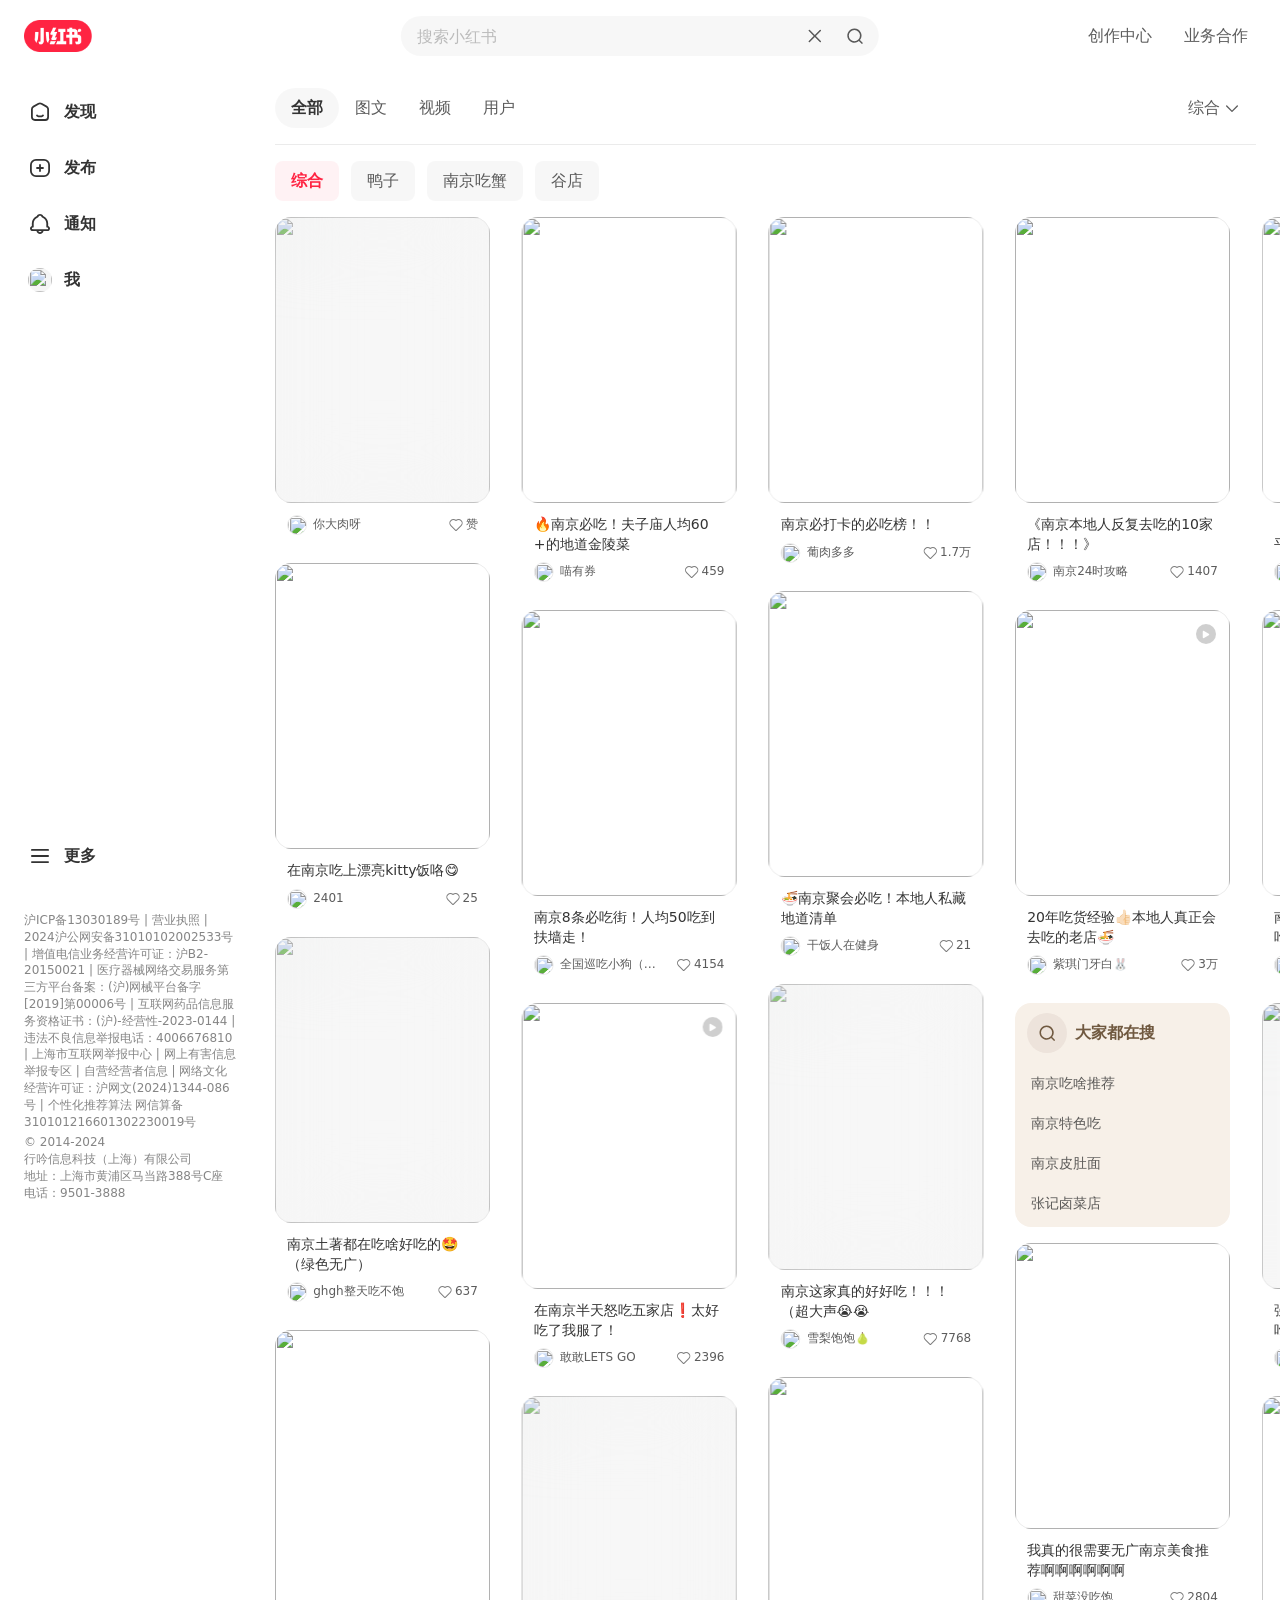
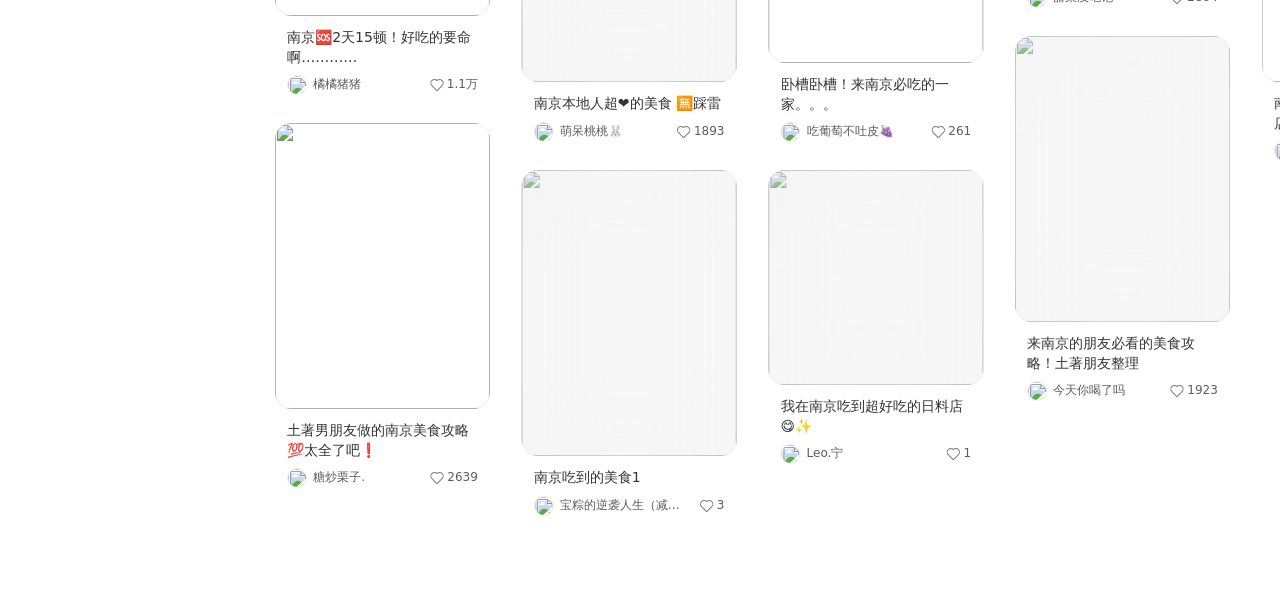
==== page.html @ 6d534947 "Initial commit." ====
<html><head><script formula-runtime="">function e(e){for(var r=1;r<arguments.length;r++){var t=null!=arguments[r]?arguments[r]:{},n=Object.keys(t);"function"==typeof Object.getOwnPropertySymbols&&(n=n.concat(Object.getOwnPropertySymbols(t).filter(function(e){return Object.getOwnPropertyDescriptor(t,e).enumerable}))),n.forEach(function(r){var n;n=t[r],r in e?Object.defineProperty(e,r,{value:n,enumerable:!0,configurable:!0,writable:!0}):e[r]=n})}return e}function r(e,r){return r=null!=r?r:{},Object.getOwnPropertyDescriptors?Object.defineProperties(e,Object.getOwnPropertyDescriptors(r)):(function(e,r){var t=Object.keys(e);if(Object.getOwnPropertySymbols){var n=Object.getOwnPropertySymbols(e);t.push.apply(t,n)}return t})(Object(r)).forEach(function(t){Object.defineProperty(e,t,Object.getOwnPropertyDescriptor(r,t))}),e}var t,n,a,o=function(t){var n="4.0.16",a="xhs-pc-web",o="4.68.0";return r(e({},t),{context_artifactName:"formula",context_artifactVersion:n||"unknown",measurement_data:r(e({},t.measurement_data),{packageName:a||"unknown",packageVersion:o||"unknown"})})},i=function(){if("undefined"!=typeof window){var e,r,t=null===(e=window.eaglet)||void 0===e?void 0:e.push;return t||(t=null===(r=window.insight)||void 0===r?void 0:r.push),t?function(e){return t(o(e),"ApmXrayTracker")}:void 0}},c="FORMULA_ASSETS_LOAD_ERROR",u=function(){var e=localStorage.getItem(c);return e?JSON.parse(e):[]};function s(e){try{var r=i();if(r)r(e);else{var t=u();if(t.length>=1e3)return;t.push(e),localStorage.setItem(c,JSON.stringify(t))}}catch(r){console.error({error:r,errorData:e})}}try{t=function(e,r,t){var a,o=function(e){if(e){var r="//fe-static.xhscdn.com";return -1!==e.indexOf(r)?"".concat(e.replace(r,"//cdn.xiaohongshu.com"),"?business=fe&scene=feplatform"):void 0}}(e);if(!o){s({measurement_name:"reload_resource_error",measurement_data:n(t,{retryErrorType:"newUrlError",timestamp:String(Date.now())})});return}"js"===r?(a=document.createElement("script")).src=o:"css"===r&&((a=document.createElement("link")).rel="stylesheet",a.href=o),a&&(a.dataset.formulaAssetRetry="1",document.head.appendChild(a),a.addEventListener("load",function(){s({measurement_name:"reload_resource_duration",measurement_data:n(t,{duration:Date.now()-new Date(Number(t.timestamp)).getTime(),retryResourceUrl:a.src||a.href})})}),a.addEventListener("error",function(){s({measurement_name:"reload_resource_error",measurement_data:n(t,{timestamp:String(Date.now()),retryErrorType:"retryOnloadError",retryResourceUrl:a.src||a.href})})}))},n=Object.assign,a=["resource/js/bundler-runtime.ab305bf0.js","resource/js/vendor-dynamic.f0f5c43a.js","resource/js/library-polyfill.5f7e25b2.js","resource/js/library-axios.435de88b.js","resource/js/library-vue.a552caa8.js","resource/js/vendor.621a7319.js","resource/js/index.788b3226.js","resource/css/index.2681e011.css","resource/css/async/Notification.aa311d0c.css","resource/css/async/42.1b2bf9e1.css","resource/css/async/Note.6e3263e0.css","resource/css/async/FeedToNote.a47e232f.css","resource/css/async/minor.a7f732ec.css","resource/css/async/355.1a9a769f.css","resource/css/async/Explore.30c1e8ce.css","resource/css/async/937.de1aa713.css","resource/css/async/NPS.0fee7ba1.css","resource/css/async/User.3830129f.css","resource/css/async/953.272459c1.css","resource/css/async/Search.6e2c6bf7.css","resource/css/async/75.693a9a9c.css","resource/css/async/772.db47c221.css","resource/css/async/Login.c2772494.css","resource/css/async/Board.c56ea05c.css"],window.addEventListener("error",function(e){var r,n,o=e.target;if(o){var i=o.href||o.src;if(i){if(!(null===(r=o.dataset)||void 0===r?void 0:r.formulaCdnRetry)&&!a.some(function(e){return i.includes(e)}))return;var c=null===(n=o.dataset)||void 0===n?void 0:n.formulaAssetRetry,u="LINK"===o.tagName?"css":"js",l={measurement_name:"biz_load_error_count",measurement_data:{path:window.location.href,resourceType:u,resourceUrl:o.href||o.src||"-",timestamp:String(Date.now())}};c||(s(l),t(i,u,l.measurement_data))}}},!0),window.addEventListener("load",function(){try{var e=i();if(!e)return;var r=u();if(r.length>0){var t=!0,n=!1,a=void 0;try{for(var o,s=r[Symbol.iterator]();!(t=(o=s.next()).done);t=!0){var l=o.value;e(l)}}catch(e){n=!0,a=e}finally{try{t||null==s.return||s.return()}finally{if(n)throw a}}}localStorage.removeItem(c)}catch(e){console.error(e)}})}catch(e){console.error("formula assets retry error: ",e)}</script><script data-apm-fmp-pre-module="">!function(e,r){try{var n="__FST__",t=["HTML","HEAD","META","LINK","SCRIPT","STYLE","NOSCRIPT"];e[n]=e[n]||{runned:!1,observer:null,mutaRecords:[],imgObserver:null,imgRecords:[],run:function(n){try{!n.runned&&(n.runned=!0,e.MutationObserver&&e.performance&&e.performance.now&&(n.observer=new e.MutationObserver((function(r){try{n.mutaRecords.push({mutations:r,startTime:e.performance.now()}),r.filter((function(e){var r=(e.target.nodeName||"").toUpperCase();return"childList"===e.type&&r&&-1===t.indexOf(r)&&e.addedNodes&&e.addedNodes.length})).forEach((function(r){[].slice.call(r.addedNodes,0).filter((function(e){var r=(e.nodeName||"").toUpperCase();return 1===e.nodeType&&"IMG"===r&&e.isConnected&&!e.closest("[fmp-ignore]")&&!e.hasAttribute("fmp-ignore")})).forEach((function(r){r.addEventListener("load",(function(){try{var t=e.performance.now(),o=r.getAttribute("src")||"";e.requestAnimationFrame((function i(a){try{r&&r.naturalWidth&&r.naturalHeight?n.imgRecords.push({name:o.split(":")[1]||o,responseEnd:a,loadTime:t,startTime:0,duration:0,type:"loaded"}):e.requestAnimationFrame(i)}catch(e){}}))}catch(e){}}))}))}))}catch(e){}})),n.observer.observe(r,{childList:!0,subtree:!0}),e.PerformanceObserver&&(n.imgObserver=new e.PerformanceObserver((function(e){try{e.getEntries().filter((function(e){return"img"===e.initiatorType||"css"===e.initiatorType||"link"===e.initiatorType})).forEach((function(e){n.imgRecords.push({name:e.name.split(":")[1]||e.name,responseEnd:e.responseEnd,startTime:e.startTime,duration:e.duration,type:"entry"})}))}catch(e){}})),n.imgObserver.observe({entryTypes:["resource"]}))))}catch(e){}}},e[n].runned||e[n].run(e[n])}catch(e){}}(window,document)</script><meta charset="utf-8"><meta name="viewport" content="width=device-width,initial-scale=1,minimum-scale=1,maximum-scale=1,user-scalable=no,viewport-fit=cover"><meta name="format-detection" content="telephone=no,address=no,email=no"><meta name="mobileOptimized" content="width"><meta name="HandheldFriendly" content="true"><meta name="applicable-device" content="pc,mobile"><meta http-equiv="X-UA-Compatible" content="IE=Edge,chrome=1"><meta http-equiv="Cache-Control" content="no-transform"><meta http-equiv="Cache-Control" content="no-siteapp"><meta name="mobile-web-app-capable" content="yes"><meta name="apple-mobile-web-app-status-bar-style" content="black"><meta name="shenma-site-verification" content="3abbfaac4345ca4daaa5ad2282115298_1476771175"><meta name="360-site-verification" content="86dcc68a445e2ed8034e85f0ba88a83a"><meta name="sogou-site-verification" content="tJLhUJDcki"><meta name="google-site-verification" content="-wdhMjIAPXapbEjwFVejIM-GCtl1fc9nUdOA32eFqpM"><meta name="baidu-site-verification" content="code-IDjrix2R0M"><meta><script src="https://fe-static.xhscdn.com/as/v1/3e44/public/04b29480233f4def5c875875b6bdc3b1.js" defer="defer"></script><script src="https://fe-static.xhscdn.com/as/v1/3e44/public/a9ef723c54cfdb63556bffe75cf06ae7.js?s=sdt_source_init" defer="defer"></script><link rel="shortcut icon" href="https://fe-video-qc.xhscdn.com/fe-platform/ed8fe781ce9e16c1bfac2cd962f0721edabe2e49.ico"><script formula-runtime=""></script><script defer="defer" src="https://fe-static.xhscdn.com/formula-static/xhs-pc-web/public/resource/js/bundler-runtime.ab305bf0.js"></script><script defer="defer" src="https://fe-static.xhscdn.com/formula-static/xhs-pc-web/public/resource/js/vendor-dynamic.f0f5c43a.js"></script><script defer="defer" src="https://fe-static.xhscdn.com/formula-static/xhs-pc-web/public/resource/js/library-polyfill.5f7e25b2.js"></script><script defer="defer" src="https://fe-static.xhscdn.com/formula-static/xhs-pc-web/public/resource/js/library-axios.435de88b.js"></script><script defer="defer" src="https://fe-static.xhscdn.com/formula-static/xhs-pc-web/public/resource/js/library-vue.a552caa8.js"></script><script defer="defer" src="https://fe-static.xhscdn.com/formula-static/xhs-pc-web/public/resource/js/vendor.621a7319.js"></script><script defer="defer" src="https://fe-static.xhscdn.com/formula-static/xhs-pc-web/public/resource/js/index.788b3226.js"></script><style type="text/css">.reds-icon[data-v-55b36ac6]{display:inline-block;vertical-align:middle;fill:currentColor}
.reds-mask[data-v-54eb1bb4]{position:absolute;top:0;left:0;width:100%;height:100%;background-color:var(--mask-backdrop);z-index:-1}
.reds-lock-scroll,.reds-lock-scroll body,.reds-lock-scroll #app{overflow:hidden !important}
.reds-modal[data-v-f9867710]{display:flex;align-items:center;justify-content:center;position:fixed;top:0;left:0;width:100%;height:100%;z-index:1000002;box-sizing:border-box}.reds-modal[data-v-f9867710]{visibility:hidden;opacity:0;transition:opacity 200ms,visibility 200ms}.reds-modal-open[data-v-f9867710]{visibility:visible;opacity:1}
.reds-dialog-paper[data-v-fa27eb18]{box-sizing:border-box;background-color:var(--elevation-high-background)}.reds-dialog-paper[data-v-fa27eb18]:focus{outline:none}.reds-dialog-paper-bottom[data-v-fa27eb18]{position:absolute;left:0;right:0;bottom:0;margin-left:auto;margin-right:auto;width:100%;border-radius:12px 12px 0 0}.reds-dialog-paper-middle[data-v-fa27eb18]{border-radius:12px;width:270px;position:relative}.reds-dialog-paper-right[data-v-fa27eb18]{position:absolute;top:0;right:0;bottom:0;width:80%;max-width:450px}.reds-dialog-paper-middle[data-v-fa27eb18]{transition:transform 200ms cubic-bezier(.42,0,.58,1);transform:translate3d(0,16px,0)}.reds-modal-open .reds-dialog-paper-middle[data-v-fa27eb18]{transform:translate3d(0,0,0)}.reds-dialog-paper-bottom[data-v-fa27eb18]{transition:transform 200ms cubic-bezier(.42,0,.58,1);transform:translate3d(0,100%,0)}.reds-modal-open .reds-dialog-paper-bottom[data-v-fa27eb18]{transform:translate3d(0,0,0)}.reds-dialog-paper-right[data-v-fa27eb18]{transition:transform 200ms cubic-bezier(.42,0,.58,1);transform:translate3d(100%,0,0)}.reds-modal-open .reds-dialog-paper-right[data-v-fa27eb18]{transform:translate3d(0,0,0)}
.reds-text.left[data-v-a847e398]{text-align:left}.reds-text.center[data-v-a847e398]{text-align:center}.reds-text.right[data-v-a847e398]{text-align:right}.reds-text.line-clamp-1[data-v-a847e398]{overflow:hidden;text-overflow:ellipsis;white-space:nowrap}.reds-text.line-clamp-2[data-v-a847e398],.reds-text.line-clamp-3[data-v-a847e398],.reds-text.line-clamp-4[data-v-a847e398]{word-break:break-all;display:-webkit-box;-webkit-box-orient:vertical;overflow:hidden}.reds-text.line-clamp-2[data-v-a847e398]{-webkit-line-clamp:2}.reds-text.line-clamp-3[data-v-a847e398]{-webkit-line-clamp:3}.reds-text.line-clamp-4[data-v-a847e398]{-webkit-line-clamp:4}.reds-text.fs10[data-v-a847e398]{font-size:12PX;transform-origin:0 50%;transform:scale(.8333333333333334)}.reds-text.fs10.center[data-v-a847e398]{transform-origin:50% 50%}.reds-text.fs10.right[data-v-a847e398]{transform-origin:100% 50%}.fw400[data-v-a847e398]{font-weight:400}.fw600[data-v-a847e398]{font-weight:600}.ff_number[data-v-a847e398]{font-family:vars('RED Number')}.ff_number_medium[data-v-a847e398]{font-family:vars('RED Number Medium')}.ff_number_bold[data-v-a847e398]{font-family:vars('RED Number Bold')}.fs10[data-v-a847e398]{font-size:10px}.fs12[data-v-a847e398]{font-size:12px}.fs14[data-v-a847e398]{font-size:14px}.fs16[data-v-a847e398]{font-size:16px}.fs18[data-v-a847e398]{font-size:18px}.fs20[data-v-a847e398]{font-size:20px}.fs24[data-v-a847e398]{font-size:24px}.fs32[data-v-a847e398]{font-size:32px}.lh12[data-v-a847e398]{line-height:12px}.lh16[data-v-a847e398]{line-height:16px}.lh18[data-v-a847e398]{line-height:18px}.lh20[data-v-a847e398]{line-height:20px}.lh22[data-v-a847e398]{line-height:22px}.lh24[data-v-a847e398]{line-height:24px}.lh26[data-v-a847e398]{line-height:26px}.lh28[data-v-a847e398]{line-height:28px}.lh30[data-v-a847e398]{line-height:30px}.lh32[data-v-a847e398]{line-height:32px}.lh38[data-v-a847e398]{line-height:38px}.lh40[data-v-a847e398]{line-height:40px}.lh52[data-v-a847e398]{line-height:52px}
.reds-dialog-button[data-v-93fd2b7e]{position:relative;height:48px;width:100%;white-space:nowrap;padding:8px 16px;display:flex;box-sizing:border-box;align-items:center;justify-content:center;background-color:transparent;border:none;cursor:pointer}.reds-dialog-button[data-v-93fd2b7e]:active{background-color:var(--color-tertiary-label)}.reds-dialog-button.primary[data-v-93fd2b7e]{color:var(--color-red)}.reds-dialog-button.secondary[data-v-93fd2b7e]{color:var(--color-tertiary-label)}
.reds-dialog-button-group[data-v-f6941e10]{margin-top:20px;display:flex;position:relative}.reds-dialog-button-group.row[data-v-f6941e10]{flex-direction:row}.reds-dialog-button-group.row[data-v-f6941e10] .reds-dialog-button{flex:1}.reds-dialog-button-group.column[data-v-f6941e10]{flex-direction:column}.reds-dialog-button-group.row[data-v-f6941e10] .reds-dialog-button + .reds-dialog-button::before{content:"";position:absolute;background-color:var(--color-primary-label);opacity:.1;top:0;left:0;width:1PX;height:100%;transform:translateX(-.5PX) scaleX(.5)}.reds-dialog-button-group[data-v-f6941e10]::before,.reds-dialog-button-group.column[data-v-f6941e10] .reds-dialog-button + .reds-dialog-button::before{content:"";position:absolute;background-color:var(--color-primary-label);opacity:.1;left:0;top:0;width:100%;height:1PX;transform:translateY(-.5PX) scaleY(.5)}
.reds-dialog-title{padding-left:20px;padding-right:20px;margin-bottom:4px}
.reds-dialog-content{margin-top:20px;margin-bottom:20px;padding-left:20px;padding-right:20px}
.reds-image-container{position:relative;display:inline-block;vertical-align:middle}.reds-image-container.white{background-color:#fff}.reds-image-container.gray{background-color:#f5f5f5}.reds-image-container.transparent{background:transparent}.reds-image-container .loading{position:absolute;top:50%;left:50%;transform:translate(-50%,-50%)}.reds-image-container.responsive,.reds-img-placeholder{display:block}.reds-img-box,.reds-img{position:absolute;top:0;left:0;width:100%;height:100%;border-radius:inherit}.reds-img{object-fit:cover}.reds-img:not([data-load-status='loaded']){visibility:hidden}.reds-img.animated{opacity:0;transition-duration:150ms;transition-timing-function:ease-out}.reds-img.animated[data-load-status='loaded']{opacity:1}
.reds-progress-indicator{display:inline-block}.reds-progress-indicator__media-box{position:relative;width:40px;height:40px}.reds-progress-indicator__media-box__text{color:#333;width:25px;height:16px;position:absolute;font-size:$FontSizeT3;line-height:16px;-webkit-user-select:none;user-select:none;top:16px;left:12px}.reds-progress-indicator__media-box-circle{transform:rotate(-90deg)}.reds-progress-indicator__media-box-circle--inactive{stroke:var(--color-border)}.reds-progress-indicator__media-spinner{display:flex;justify-content:center;align-items:center;width:24px;height:24px}.reds-progress-indicator__media-spinner__icon path{transform-origin:50% 50%;animation:reds-progress-indicator-spinner-rotate 1.5s linear infinite;fill:#333}.reds-progress-indicator__activity-indicator{width:24px;height:24px}.reds-progress-indicator__page-loading{z-index:999;width:22px;height:22px}.reds-progress-indicator__page-loading.has-background{width:44px;height:44px;background-color:var(--color-active-background);border-radius:8px}@keyframes reds-progress-indicator-spinner-rotate{from{transform:rotate(0deg)}to{transform:rotate(360deg)}}
.reds-avatar-live{position:absolute;left:50%;bottom:0;font-style:normal;white-space:nowrap;border-radius:60PX;transform:translate(-50%,50%) scale(.5);color:rgba(255,255,255,0.99);background-color:#ff2e4d;overflow:hidden}.reds-avatar-live-animation::before{content:"";border-radius:60PX;position:absolute;width:10px;height:50px;left:-100px;background-image:linear-gradient(to right,transparent,rgba(255,255,255,0.5),transparent);animation:searchLights .6s ease-in .1s 2}.reds-avatar.size-s .reds-avatar-live{font-size:14px;line-height:20px;padding:0 6px;margin-bottom:2px}.reds-avatar.size-m .reds-avatar-live{font-size:16px;line-height:24px;padding:0 8px;margin-bottom:2px}.reds-avatar.size-l .reds-avatar-live{font-size:20px;line-height:32px;padding:0 12px;margin-bottom:2px}.reds-avatar.size-auto .reds-avatar-live,.reds-avatar.size-xl .reds-avatar-live{font-size:24px;line-height:40px;padding:0 16px;margin-bottom:3px}.reds-avatar .animated{animation:waveInSide 1.8s cubic-bezier(.4,.05,.6,.95) infinite}.reds-avatar .animated-outside{opacity:0;animation:waveOutSide 1.8s cubic-bezier(.5,.05,.95,.75) infinite}@keyframes searchLights{0%{left:-20px;top:0}100%{left:100%;top:0}}@keyframes waveInSide{0%{transform:scale(1)}50%{transform:scale(1.1)}100%{transform:scale(1)}}@keyframes waveOutSide{0%{transform:scale(1.1);opacity:0}50%{transform:scale(1.1);opacity:0}51%{transform:scale(1.1);opacity:1}75%{border-width:1px;opacity:1}100%{transform:scale(1.2);border-width:0;box-shadow:inset 0 0 0 .5px currentColor;opacity:0}}
.reds-avatar{position:relative;border-radius:1000PX;color:#fff;background-color:currentColor;box-shadow:0 0 1PX rgba(204,204,204,0.1);display:inline-block;vertical-align:middle}.reds-avatar-img-box{position:absolute;top:0;left:0;width:100%;height:100%;display:flex;border-radius:inherit;align-items:center;justify-content:center;overflow:hidden}.reds-avatar-img-box img{object-fit:cover;display:block;height:100%;width:100%}.reds-avatar.responsive{display:inline-block}.reds-avatar.size-auto{display:block;flex:1;min-width:0}.reds-avatar-border::before{content:"";display:block;padding-top:100%}.reds-avatar-border{position:absolute;top:-50%;left:-50%;width:200%;transform:scale(.5);border-radius:inherit;box-sizing:border-box}.reds-avatar-outline{position:absolute;border-radius:inherit;top:0;left:0;width:100%;box-sizing:border-box}.reds-avatar-outline::before{content:"";display:block;padding-top:100%}.reds-avatar-outline.red{color:#ff2e4d}.reds-avatar-outline.yellow{color:#ffe900}.reds-avatar-outline.white{color:#fff}.reds-avatar.size-s .reds-avatar-outline,.reds-avatar-outline.s{top:-1px;left:-1px;width:calc(100% + 2px);border:1PX solid currentColor}.reds-avatar.size-m .reds-avatar-outline,.reds-avatar-outline.m{top:-2px;left:-2px;width:calc(100% + 4px);border:1PX solid currentColor}.reds-avatar.size-l .reds-avatar-outline,.reds-avatar-outline.l{top:-3px;left:-3px;width:calc(100% + 6px);box-shadow:inset 0 0 0 1.5PX currentColor}.reds-avatar.size-auto .reds-avatar-outline,.reds-avatar.size-xl .reds-avatar-outline,.reds-avatar-outline.xl{box-shadow:inset 0 0 0 1.5PX currentColor;top:-3px;left:-3px;width:calc(100% + 6px)}
.reds-dialog-avatar[data-v-077434fe]{margin:0 auto 16px}.reds-dialog-avatar.responsive.reds-avatar[data-v-077434fe]{display:block}
.reds-button-new{position:relative;cursor:pointer;-webkit-user-select:none;user-select:none;white-space:nowrap;outline:none;background:none;border:none;vertical-align:middle;text-align:center;display:inline-block;padding:0;border-radius:100px;font-weight:500}.reds-button-new-box{display:flex;align-items:center;justify-content:center;position:relative;font-weight:500}.reds-button-new.primary{background-color:#ff2e4d;color:#fff}.reds-button-new.primary.active{color:#000;background-color:rgba(0,0,0,0.04)}.reds-button-new.outlined{background-color:#fff;color:#ff2e4d;border:1px solid #ff2e4d}.reds-button-new.outlined.active{color:#000;border-color:rgba(0,0,0,0.1)}.reds-button-new.outlined.disabled{color:var(--color-quaternary-label);border:1px solid var(--color-quaternary-label)}.reds-button-new.text{border:none;background:var(--elevation-high-background);color:#ff2e4d}.reds-button-new.text.active{background-color:#000;color:$White;border:1px solid var(--color-border)}.reds-button-new.text.disabled{color:var(--color-quaternary-label)}.reds-button-new.dark{background-color:rgba(37,37,42,0.99);color:var(--color-inverted-label)}.reds-button-new.filledGray{background-color:var(--color-active-background)}.reds-button-new.filledGray.disabled{color:var(--color-quaternary-label)}.reds-button-new.outlinedGray{border:1px solid var(--color-border)}.reds-button-new.outlinedGray.disabled{color:var(--color-quaternary-label)}.reds-button-new.mini{font-size:$FontSizeT3;line-height:$LineHeightT3Label;padding:0 12px;height:24px}.reds-button-new.mini .reds-icon,.reds-button-new.mini img{width:16px;height:16px;margin-right:4px;font-size:$FontSizeT3}.reds-button-new.small{font-size:$FontSizeT3;line-height:$LineHeightT3Label;padding:0 14px;height:28px}.reds-button-new.small.text{height:$LineHeightT3Label}.reds-button-new.small .reds-icon,.reds-button-new.small img{width:16px;height:16px;margin-right:4px;font-size:$FontSizeT3}.reds-button-new.medium{font-size:$FontSizeT2;line-height:18px;padding:0 20px;height:36px}.reds-button-new.medium .reds-icon,.reds-button-new.medium img{width:20px;height:20px;margin-right:6px;font-size:$FontSizeT2}.reds-button-new.large{font-size:16px;font-weight:600;line-height:16px;padding:0 24px;height:40px}.reds-button-new.large.text{height:18px}.reds-button-new.large .reds-icon,.reds-button-new.large img{width:20px;height:20px;margin-right:8px;font-size:$FontSizeT2}.reds-button-new.extraLarge{font-size:16px;line-height:20px;padding:0 32px;height:48px}.reds-button-new.extraLarge.text{height:20px}.reds-button-new.extraLarge .reds-icon,.reds-button-new.extraLarge img{width:24px;height:24px;margin-right:10px;font-size:16px}.reds-button-new.mini.has-icon{padding-left:8px}.reds-button-new.small.has-icon{padding-left:10px}.reds-button-new.medium.has-icon{padding-left:12px}.reds-button-new.large.has-icon{padding-left:16px}.reds-button-new.extraLarge.has-icon{padding-left:20px}.reds-button-new.has-icon.pure-icon{border-radius:50%}.reds-button-new.has-icon.pure-icon .reds-button-new-box{padding:0}.reds-button-new.has-icon.pure-icon .reds-button__icon{margin-right:0}.reds-button-new.has-icon.pure-icon.mini{padding:0 4px}.reds-button-new.has-icon.pure-icon.small{padding:0 6px}.reds-button-new.has-icon.pure-icon.medium{padding:0 8px}.reds-button-new.has-icon.pure-icon.large{padding:0 10px}.reds-button-new.has-icon.pure-icon.extraLarge{padding:0 12px}.reds-button-new.block{display:block;width:100%}.dark-mode .reds-button-new.outlined{background-color:inherit}.dark-mode .reds-button-new.outlined.disabled{color:var(--color-quaternary-label);border-color:var(--color-quaternary-label)}.dark-mode .reds-button-new.filledGray,.dark-mode .reds-button-new.outlinedGray{color:#fff}.dark-mode .reds-button-new.text{background-color:#fff}.dark-mode .reds-button-new.disabled.filledGray,.dark-mode .reds-button-new.disabled.outlinedGray{color:var(--color-quaternary-label)}.reds-button-new.disabled{cursor:not-allowed}.reds-button-new.primary.disabled,.reds-button-new.dark.disabled{opacity:.6}.reds-button-new.text{padding:0}
.reds-alert-mask-slide-fade-enter-active,.reds-alert-mask-slide-fade-leave-active{transition:opacity .1s ease}.reds-alert-mask-slide-fade-enter-from,.reds-alert-mask-slide-fade-leave-to{opacity:0}.reds-alert-mask-fade-enter-active,.reds-alert-mask-fade-leave-active{transition:opacity .2s ease}.reds-alert-slide-fade-enter-from,.reds-alert-slide-fade-leave-to{opacity:0}.reds-alert{position:relative}.reds-alert .reds-alert-mask{position:fixed;top:0;left:0;z-index:99;width:100%;height:100%;background-color:var(--mask-backdrop)}.reds-alert .reds-alert-wrapper{position:fixed;z-index:999;top:50%;left:0;right:0;margin:0 auto;transform:translateY(-50%);width:270px;min-height:114px;overflow:hidden;border-radius:12px;max-width:calc(100vw - 16 * 2);background-color:var(--elevation-high-background);box-shadow:var(--elevation-high-shadow);-webkit-backface-visibility:hidden;backface-visibility:hidden}.reds-alert .reds-alert-wrapper.has-content .reds-alert-title{padding-bottom:4px}.reds-alert .reds-alert-wrapper.slot-content .reds-alert-title{padding-bottom:16px}.reds-alert .reds-alert-wrapper.has-media .reds-alert-title{padding-bottom:20px}.reds-alert .reds-alert-wrapper .reds-alert-title{color:var(--color-primary-label);padding-top:20px;padding-bottom:26px;font-weight:500;font-size:16px;line-height:26px;text-align:center}.reds-alert .reds-alert-wrapper .reds-alert-content{position:relative}.reds-alert .reds-alert-wrapper .reds-alert-content .reds-dialog__message__overlay{position:fixed;left:0;bottom:70px;width:100%;height:40px;background:linear-gradient(180deg,rgba(255,255,255,0) 0%,var(--color-primary-label) 100%)}.reds-alert .reds-alert-wrapper .reds-alert-content .reds-dialog__message{padding-top:8px;color:var(--color-tertiary-label);flex:1;max-height:120px;padding:0 20px 0 20px;overflow-y:auto;font-size:14px;line-height:20px;white-space:pre-wrap;text-align:center;word-wrap:break-word;margin-bottom:20px;text-wrap:balance}.reds-alert .reds-alert-wrapper .reds-alert-content .reds-dialog__message.left{text-align:left}.reds-alert .reds-alert-wrapper .reds-alert-footer{background:var(--elevation-high-background);border-top:1px solid var(--color-border);display:flex;align-items:center}.reds-alert .reds-alert-wrapper .reds-alert-footer.reds-alert-footer__round-button{border:none;padding:0 20px 20px 20px}.reds-alert .reds-alert-wrapper .reds-alert-footer.reds-alert-footer__round-button.vertical{padding-bottom:16px}.reds-alert .reds-alert-wrapper .reds-alert-footer.vertical.reds-alert-footer__round-button .reds-alert-footer__left.reds-button-new.text{height:16px;margin-top:12px}.reds-alert .reds-alert-wrapper .reds-alert-footer.vertical{flex-direction:column-reverse}.reds-alert .reds-alert-wrapper .reds-alert-footer.vertical .reds-alert-footer__left,.reds-alert .reds-alert-wrapper .reds-alert-footer.vertical .reds-alert-footer__right{width:100%}.reds-alert .reds-alert-wrapper .reds-alert-footer.vertical .reds-alert-footer__right::before{border-left:none;width:100%;height:1px;top:100%;transform:translateY(0);background-color:rgba(0,0,0,0.08)}.reds-alert .reds-alert-wrapper .reds-alert-footer.mono .reds-button-new.text .reds-button-new-text{color:var(--color-secondary-label);font-weight:400}.reds-alert .reds-alert-wrapper .reds-alert-footer .reds-alert-footer__left{width:50%}.reds-alert .reds-alert-wrapper .reds-alert-footer .reds-alert-footer__left.reds-button-new.text{height:48px}.reds-alert .reds-alert-wrapper .reds-alert-footer .reds-alert-footer__left .reds-button-new-text{color:var(--color-tertiary-label);font-weight:400}.reds-alert .reds-alert-wrapper .reds-alert-footer .reds-alert-footer__right{width:50%}.reds-alert .reds-alert-wrapper .reds-alert-footer .reds-alert-footer__right.reds-button-new.text{height:48px}.reds-alert .reds-alert-wrapper .reds-alert-footer .reds-alert-footer__right.block{width:100%}.reds-alert .reds-alert-wrapper .reds-alert-footer .reds-alert-footer__right::before{position:absolute;top:50%;left:0;width:1px;height:28px;border-left:1px solid rgba(0,0,0,0.08);transform:translateY(-50%);content:" "}.reds-alert .reds-alert-wrapper .reds-alert-footer .reds-alert-footer__right.rounded::before{opacity:0}.reds-alert .reds-alert-wrapper__media__asset{display:flex;justify-content:center;padding-top:20px}
[data-v-76bb4847] .reds-alert-mask{background-color:var(--mask-backdrop)}[data-v-76bb4847] .reds-alert-footer{border-top:1px solid var(--color-border);width:calc(100% - 12px);margin:0 auto;padding:6px 0 6px 0}[data-v-76bb4847] .reds-alert-title{color:var(--color-primary-label) !important;line-height:120%;padding-top:24px !important;font-weight:600 !important;line-height:normal !important}[data-v-76bb4847] .reds-alert-content{line-height:120%;font-size:16px}.foot-btns[data-v-76bb4847]{width:100%;display:flex;align-items:center;justify-content:center;flex-direction:column}.foot-btns .foot-btn[data-v-76bb4847]{width:100%;display:flex;align-items:center;justify-content:center;height:40px;font-weight:600;font-size:16px;cursor:pointer;color:var(--color-secondary-label)}.foot-btns .foot-btn.strong[data-v-76bb4847]{color:var(--color-red)}.foot-btns .foot-btn.strong[data-v-76bb4847]:hover{background:var(--color-tinted-red);color:var(--color-red)}.foot-btns .foot-btn[data-v-76bb4847]:hover{background-color:var(--color-active-background);border-radius:8px;color:var(--color-primary-label)}
.icon-btn-wrapper{width:var(--54fadfd9);height:var(--30922174);border-radius:999px;display:flex;align-items:center;justify-content:center;cursor:pointer;color:var(--color-secondary-label)}.icon-btn-wrapper:hover{border-radius:999px;color:var(--color-primary-label);background:var(--color-active-background)}
.reds-toast-container[data-v-16e62945]{transition:opacity 400ms}.fade-enter-active[data-v-16e62945]{opacity:1}.fade-leave-active[data-v-16e62945]{opacity:0}.reds-toast[data-v-16e62945]{font-size:16px;line-height:120%;font-weight:600;overflow:hidden;text-overflow:ellipsis;white-space:nowrap;position:fixed;z-index:1001000;max-width:300px;pointer-events:none;border-radius:1000PX;padding:12px 16px;margin-top:4px;margin-bottom:4px;color:var(--color-inverted-label);background:var(--material-inverted-background);-webkit-backdrop-filter:var(--material-filter);backdrop-filter:var(--material-filter)}.top-left[data-v-16e62945]{top:5%;left:0}.top-center[data-v-16e62945]{top:5%;left:50%;transform:translateX(-50%)}.top-right[data-v-16e62945]{top:5%;right:0}.center[data-v-16e62945]{top:50%;left:50%;transform:translate(-50%,-50%)}.bottom-left[data-v-16e62945]{bottom:5%;left:0}.bottom-center[data-v-16e62945]{bottom:5%;left:50%;transform:translateX(-50%)}.bottom-right[data-v-16e62945]{bottom:5%;right:0}
.reds-sticky[data-v-73916935]{z-index:5 !important;background:var(--mask-paper)}.reds-sticky-box.sticky .reds-sticky[data-v-73916935]{position:fixed;z-index:10010;top:0;width:100%;box-sizing:border-box}
.reds-uploader__upload{position:relative;display:flex;flex-direction:column;align-items:center;justify-content:center;box-sizing:border-box;width:72px;height:72px;border-radius:8px;border:1px solid var(--color-border);color:var(--color-tertiary-label);font-size:12px;font-weight:400;line-height:120%}.reds-uploader__upload:hover{background:var(--color-active-background);color:var(--color-secondary-label)}.reds-uploader__upload.four{width:78px;height:78px}.reds-uploader__upload.three{width:109px;height:109px}.reds-uploader__upload.two{width:166px;height:94px}.reds-uploader__upload .reds-uploader__input{position:absolute;top:0;left:0;width:100%;height:100%;cursor:pointer;opacity:0;overflow:hidden}.reds-uploader__upload .reds-uploader__input.reds-uploader__input_disabled{cursor:not-allowed}.reds-uploader__upload .reds-uploader__desc{margin:0}.reds-uploader__upload .reds-uploader_input_desc{display:flex;align-items:center;justify-content:center;flex-direction:column;gap:6px;position:absolute;top:0;left:0;width:100%;height:100%}.reds-uploader__upload .reds-uploader_input_desc:hover{color:var(--color-secondary-label)}.reds-uploader__upload__add-icon path{fill:$ThemeDescription;fill-opacity:1}.reds-uploader__upload--disabled{opacity:.5;cursor:not-allowed}.reds-uploader__upload--disabled:hover{background:transparent;color:var(--color-tertiary-label);opacity:.5}.reds-uploader__upload--disabled .reds-uploader__desc{color:$ThemeDisabled}.reds-uploader__upload--disabled .reds-uploader__upload__add-icon path{fill:$ThemeDisabled}.reds-uploader__wrapper{display:flex;align-items:center;flex-wrap:wrap;gap:12px}.reds-uploader__wrapper .reds-uploader__preview{position:relative;border-radius:8px;border:1px solid var(--color-border)}.reds-uploader__wrapper .reds-uploader__preview.four:nth-of-type(4n){margin-right:0}.reds-uploader__wrapper .reds-uploader__preview.three:nth-of-type(3n){margin-right:0}.reds-uploader__wrapper .reds-uploader__preview.two{margin-right:0}.reds-uploader__wrapper .reds-uploader__preview.two:nth-of-type(2n){margin-right:0}.reds-uploader__wrapper .reds-uploader__preview.two:nth-of-type(2n)--narrowMargin{margin-bottom:0}.reds-uploader__wrapper .reds-uploader__preview__image{width:100%;height:100%}.reds-uploader__wrapper .reds-uploader__preview__image__content{border-radius:7px;width:100%;height:100%;visibility:visible}.reds-uploader__wrapper .reds-uploader__preview__delete{display:flex;align-items:center;justify-content:center;position:absolute;top:4px;right:4px;background:var(--material-background);padding:2px;cursor:pointer;color:var(--color-white);border-radius:4px;-webkit-backdrop-filter:var(--material-filter);backdrop-filter:var(--material-filter);width:20px;height:20px}.reds-uploader__wrapper .reds-uploader__preview__delete__icon path:first-of-type{fill:$ThemeFill4}.reds-uploader__wrapper .reds-uploader__preview__mask{position:absolute;top:0;right:0;bottom:0;left:0;display:flex;flex-direction:column;align-items:center;justify-content:center;background:$AlwaysDarkFill4;border-radius:6px;width:72px;height:72px;color:var(--color-tertiary-label);font-size:12px;font-weight:400;line-height:120%}.reds-uploader__wrapper .reds-uploader__preview__mask.four{width:100%;height:100%}.reds-uploader__wrapper .reds-uploader__preview__mask.three{width:100%;height:100%}.reds-uploader__wrapper .reds-uploader__preview__mask.two{width:100%;height:100%}.reds-uploader__wrapper .reds-uploader__preview__mask .reds-progress-indicator__media-spinner path{fill:$AlwaysLightFill5}.reds-uploader__wrapper .reds-uploader__preview__mask__msg{margin:0;margin-top:6px}.reds-uploader__wrapper .image_loading{color:var(--color-tertiary-label);width:100%;height:100%;font-size:12px;font-weight:400;line-height:120%;display:flex;align-items:center;justify-content:center;flex-direction:column;gap:6px}.reds-uploader__wrapper .image_loading .msg{margin:0}
.reds-tab-pane-list{display:flex;overflow-x:auto;overflow-y:hidden}.reds-tab-pane-list:empty{height:0}.reds-tab-pane-list::-webkit-scrollbar{display:none}.reds-tabs-list{display:flex;flex-wrap:nowrap;position:relative;font-size:16px}.reds-tabs-list::-webkit-scrollbar{display:none}.reds-tabs-list > .active-tag{position:absolute;height:40px;bottom:0;background-color:var(--color-active-background);border-radius:999px;pointer-events:none}.reds-tabs-list > .active-bar{position:absolute;bottom:.5em;height:2px;background-color:#ff2e4d;border-radius:2px;pointer-events:none}.reds-tabs-list > .reds-tab-item{display:flex;align-items:center;box-sizing:border-box;height:40px;cursor:pointer;color:var(--color-secondary-label);white-space:nowrap;transition:transform .3s cubic-bezier(.2,0,.25,1);z-index:1}.reds-tabs-list > .reds-tab-item.active{font-weight:600;color:var(--color-primary-label)}.reds-tabs-list.text > .reds-tab-item.active{transform:scale(1.28)}.reds-tabs-list.left{justify-content:flex-start}.reds-tabs-list.right{justify-content:flex-end}.reds-tabs-list.center{justify-content:center}.reds-tab-item{display:flex;align-items:center}
.divider[data-v-39ecb380]{margin:4px 8px;list-style:none;height:0;border-color:var(--color-border);border-style:solid;border-width:1px 0 0}
.badge-container[data-v-0755b6ef]{position:relative}.count[data-v-0755b6ef]{position:absolute;right:0;top:0;display:flex;align-items:center;justify-content:center;padding:0 4px;min-width:16px;height:16px;border-radius:999px;color:var(--color-white);background-color:var(--color-red);font-size:12px;font-weight:500;transform:translate(calc(100% - 4px),calc(-100% + 4px));z-index:1}
.dropdown-container[data-v-1b03e45c]{position:absolute;left:0;right:0;top:0;height:0;-webkit-user-select:none;user-select:none}.dropdown-items[data-v-1b03e45c]{padding:4px;background:var(--elevation-high-background);box-shadow:var(--elevation-high-shadow);border-radius:12px;min-width:192px;overflow:scroll;z-index:10;position:relative}
.title[data-v-6a50ee07]{height:32px;font-weight:400;font-size:12px;line-height:120%;display:flex;color:var(--color-tertiary-label);padding:9px 12px}
.dropdown-container[data-v-141cfafe]{position:fixed;z-index:10;left:0;right:0;top:0;height:0}.dropdown-items[data-v-141cfafe]{padding:4px;background:var(--elevation-high-background);box-shadow:var(--elevation-high-shadow);border-radius:12px;min-width:192px;overflow:scroll;z-index:10;position:relative}.right-icon[data-v-141cfafe]{visibility:hidden;opacity:0;transition:opacity .5s;color:var(--color-quaternary-label)}.text[data-v-141cfafe]{flex-grow:1;height:100%;display:flex;align-items:center;color:var(--color-secondary-label)}li[data-v-141cfafe]{list-style:none;height:40px;padding:0 12px;display:flex;align-items:center;width:100%;font-size:16px;cursor:pointer}li[data-v-141cfafe]:hover{background:var(--color-active-background);border-radius:8px;color:var(--color-primary-label)}li:hover .right-icon[data-v-141cfafe]{visibility:visible;opacity:1}li:hover .text[data-v-141cfafe]{color:var(--color-primary-label)}.done[data-v-141cfafe]{color:var(--color-primary-label)}.selected[data-v-141cfafe]{color:var(--color-primary-label);font-weight:600}.left-icon[data-v-141cfafe]{margin-right:4px;color:var(--color-tertiary-label)}
.msg-container[data-v-2a210922]{width:100%;padding:0 16px;height:56px;justify-content:space-between;align-items:center;border-radius:16px;background:var(--elevation-high-background);box-shadow:var(--elevation-high-shadow);display:flex;justify-content:space-between;font-size:16px;overflow:hidden;cursor:pointer}.msg-container:hover .right-area[data-v-2a210922]{color:var(--color-secondary-label)}.msg-container.fade-in[data-v-2a210922]{animation:fadeIn-2a210922 .15s linear}@keyframes fadeIn-2a210922{0%{opacity:0;transform:translateY(16px)}100%{opacity:1;transform:translateY(0)}}.msg-container.fade-out[data-v-2a210922]{animation:fadeOut-2a210922 .15s linear}@keyframes fadeOut-2a210922{0%{opacity:1;transform:translateY(0)}100%{opacity:0;transform:translateY(16px)}}.msg-container .left-area[data-v-2a210922]{display:flex;align-items:center;color:var(--color-primary-label)}.msg-container .left-area .text[data-v-2a210922]{margin-left:8px;font-weight:600}.msg-container .right-area[data-v-2a210922]{color:var(--color-tertiary-label);display:flex;align-items:center}
.text-limit[data-v-09155e13]{color:var(--color-tertiary-label)}.over-limit[data-v-09155e13]{color:var(--color-red)}
.input-basic[data-v-8da5899a]{display:flex;flex-direction:column}.input-basic.input-direction[data-v-8da5899a]{flex-direction:row}.input-label[data-v-8da5899a]{padding:0 4px;margin-bottom:8px;color:var(--color-secondary-label);font-size:14px;line-height:120%;font-weight:500;display:flex;justify-content:space-between}.input-wrapper[data-v-8da5899a]{background:var(--color-active-background);flex:1;border-radius:12px;min-height:40px;overflow:hidden}.input-wrapper-row[data-v-8da5899a]{background:transparent}.input-content[data-v-8da5899a]{width:100%;height:40px;padding:0 12px;caret-color:var(--color-red);color:var(--color-primary-label);font-size:16px}.input-contentplaceholder[data-v-8da5899a]{color:var(--color-quaternary-label);font-size:16px}.textarea-content[data-v-8da5899a]{caret-color:var(--color-red);width:100%;border:none;background:transparent;color:var(--color-primary-label);font-size:16px;padding:12px;resize:none;outline:none}.textarea-contentplaceholder[data-v-8da5899a]{color:var(--color-quaternary-label);font-size:16px}.limit-wrapper[data-v-8da5899a]{flex:0 0 auto;display:flex;align-items:center}
.dot-container[data-v-147b1aa0]{display:inline-flex;align-items:center;position:relative;cursor:pointer;border:1px solid var(--color-shadow-border);border-radius:999px;width:32px;height:20px;transition:all .15s;background-color:var(--color-active-background);justify-content:center}.dot-container .dot[data-v-147b1aa0]{fill:var(--color-white);filter:drop-shadow(0 4px 32px rgba(0,0,0,0.08)) drop-shadow(0 1px 4px rgba(0,0,0,0.04));transform:translateX(calc(-50% + 2px));transition:transform .15s}.dot-container.turn-on[data-v-147b1aa0]{background-color:var(--color-red)}.dot-container.turn-on .dot[data-v-147b1aa0]{transform:translateX(calc(50% - 2px))}.dot-container.disabled[data-v-147b1aa0]{opacity:.4;cursor:not-allowed}
.back-icon-tip-container[data-v-d33abd98]{position:absolute;width:73px;height:28px;padding:2px 4px 2px 8px;border:1px solid var(--color-border);box-shadow:var(--elevation-low-shadow);background:var(--elevation-low-background);font-size:12px;color:var(--color-secondary-label);display:flex;align-items:center;border-radius:8px;top:46px}@media screen and (max-width:959px){.back-icon-tip-container[data-v-d33abd98]{left:-4px}}.esc[data-v-d33abd98]{height:20px;color:var(--color-tertiary-label);padding:0 4px;display:flex;align-items:center;background:var(--color-active-background);border-radius:4px;margin-left:4px}
.close-box[data-v-6c30aded]{width:40px;height:40px;cursor:pointer;display:none;display:flex;justify-content:center;align-items:center;border-radius:100%;background:var(--color-background);color:var(--color-secondary-label);display:none;position:absolute;left:0;top:0;margin:12px;z-index:5}.close-box[data-v-6c30aded]:hover{background:var(--color-active-background);color:var(--color-primary-label)}@media screen and (min-width:696px) and (max-width:959px){.close-box[data-v-6c30aded]{display:flex}}@media screen and (max-width:695px){.close-box[data-v-6c30aded]{display:flex}}.close-circle[data-v-6c30aded]{position:fixed;display:flex;z-index:100;cursor:pointer}@media screen and (min-width:1728px){.close-circle[data-v-6c30aded]{left:32px;top:32px}}@media screen and (min-width:1424px) and (max-width:1727px){.close-circle[data-v-6c30aded]{left:32px;top:32px}}@media screen and (min-width:1192px) and (max-width:1423px){.close-circle[data-v-6c30aded]{left:24px;top:24px}}@media screen and (min-width:960px) and (max-width:1191px){.close-circle[data-v-6c30aded]{left:24px;top:24px}}@media screen and (min-width:696px) and (max-width:959px){.close-circle[data-v-6c30aded]{display:none}}@media screen and (max-width:695px){.close-circle[data-v-6c30aded]{display:none}}.close[data-v-6c30aded]{display:flex;align-items:center;justify-content:center;display:flex;justify-content:center;align-items:center;border-radius:100%;background:var(--color-background);color:var(--color-secondary-label);width:40px;height:40px;border-radius:40px;cursor:pointer;transition:all .3s}.close-mask-dark[data-v-6c30aded]{color:var(--color-white);background:var(--material-background);-webkit-backdrop-filter:var(--material-filter);backdrop-filter:var(--material-filter)}.explore-more[data-v-6c30aded]{background-color:var(--elevation-high-background);padding:0 12px 0 8px;display:flex;justify-content:center;align-items:center;border-radius:12px;box-shadow:var(--elevation-high-shadow);white-space:nowrap;height:40px}.triangle[data-v-6c30aded]{margin-top:8px;margin-left:2px;width:6px;z-index:5;color:var(--color-background);box-shadow:var(--elevation-high-shadow)}.text[data-v-6c30aded]{color:var(--color-primary-label);font-size:16px;font-weight:600;margin-left:8px}.mild.close-circle[data-v-6c30aded]{transition:none}@media screen and (min-width:1728px){.mild.close-circle[data-v-6c30aded]{top:calc(56px + 32px)}}@media screen and (min-width:1424px) and (max-width:1727px){.mild.close-circle[data-v-6c30aded]{top:calc(56px + 32px)}}@media screen and (min-width:1192px) and (max-width:1423px){.mild.close-circle[data-v-6c30aded]{top:calc(56px + 24px)}}@media screen and (min-width:960px) and (max-width:1191px){.mild.close-circle[data-v-6c30aded]{top:calc(56px + 24px)}}@media screen and (min-width:696px) and (max-width:959px){.mild.close-circle[data-v-6c30aded]{display:none}}@media screen and (max-width:695px){.mild.close-circle[data-v-6c30aded]{display:none}}.force-hidden[data-v-6c30aded]{display:none}.force-visible[data-v-6c30aded]{display:flex}
.course-video[data-v-23ff9ac6]{overflow:hidden}.course-video .animate[data-v-23ff9ac6]{width:100%;height:100%;object-fit:cover}.flex-center[data-v-23ff9ac6]{display:flex;align-items:center;justify-content:center}.course-trigger[data-v-23ff9ac6]{height:32px;display:flex;align-items:center;justify-content:center;border-radius:999px;padding-left:10px;padding-right:10px;font-size:14px;color:var(--color-secondary-label);cursor:pointer}.course-trigger .play[data-v-23ff9ac6]{margin-right:7px;color:var(--color-quaternary-label)}.course-trigger[data-v-23ff9ac6]:hover{color:var(--color-primary-label)}.tutorial[data-v-23ff9ac6]{background-color:var(--color-active-background)}
.access-container[data-v-7aee5252],.access-wrapper[data-v-7aee5252]{display:flex;align-items:center;justify-content:center;flex-direction:column}.title[data-v-7aee5252]{margin-bottom:32px;font-size:20px;font-weight:600;color:var(--color-primary-label)}.flex-center[data-v-7aee5252]{display:flex;align-items:center;justify-content:center}.tip-text[data-v-7aee5252]{display:flex;align-items:center;justify-content:center;font-weight:600;margin-top:16px;margin-bottom:18px;font-size:16px;color:var(--color-secondary-label)}.qrcode-box[data-v-7aee5252]{display:flex;align-items:center;justify-content:center;flex-direction:column}.qrcode-img-box[data-v-7aee5252]{position:relative;display:flex;align-items:center;justify-content:center;width:160px;height:160px;border:2px solid var(--color-shadow-border);border-radius:12px;box-shadow:var(--elevation-high-shadow);background:var(--color-white)}.qrcode-img-box .qrcode-img[data-v-7aee5252]{width:128px;height:128px}.bottom-btn-group[data-v-7aee5252]{display:flex;align-items:center;margin-top:16px}.feedback-btn[data-v-7aee5252]{padding:11px 17px;margin-right:16px;font-size:16px;text-align:center;cursor:pointer;color:var(--color-secondary-label)}.btn-close[data-v-7aee5252]{cursor:pointer;padding:10px 16px;border-radius:20px;font-size:16px;border:1px solid var(--color-border);color:var(--color-secondary-label)}
[data-v-5f656e39] .full-page .reds-mask{background:transparent}[data-v-5f656e39] .access-modal.gray{filter:grayscale(0.95)}.fade-enter-active[data-v-5f656e39],.fade-leave-active[data-v-5f656e39]{transition:all .2s}.fade-enter-from[data-v-5f656e39],.fade-leave-to[data-v-5f656e39]{opacity:0}.fade-enter-from .access-modal-content[data-v-5f656e39],.fade-leave-to .access-modal-content[data-v-5f656e39]{transform:translateY(5px)}.access-modal-content[data-v-5f656e39]{display:flex;justify-content:center;position:relative;background:var(--elevation-high-background);border-radius:20px;box-shadow:var(--elevation-high-shadow);transition:transform .2s;transition:height .6s}@media screen and (min-width:1728px){.access-modal-content[data-v-5f656e39]{height:calc(100% - 2 * 32px)}}@media screen and (min-width:1424px) and (max-width:1727px){.access-modal-content[data-v-5f656e39]{height:calc(100% - 2 * 32px)}}@media screen and (min-width:1192px) and (max-width:1423px){.access-modal-content[data-v-5f656e39]{height:calc(100% - 2 * 24px)}}@media screen and (min-width:960px) and (max-width:1191px){.access-modal-content[data-v-5f656e39]{height:calc(100% - 2 * 24px)}}@media screen and (min-width:696px) and (max-width:959px){.access-modal-content[data-v-5f656e39]{height:100%;width:100%;border:0;flex-direction:column;overflow:scroll;box-shadow:none;border-radius:0;transition:none}}@media screen and (max-width:695px){.access-modal-content[data-v-5f656e39]{box-shadow:none;height:100%;width:100%;border-radius:0;border:0;flex-direction:column;overflow:scroll;transition:none}}.access-modal-content .button[data-v-5f656e39]{position:absolute;top:8px;cursor:pointer;color:var(--color-secondary-label)}.access-modal-content .button[data-v-5f656e39]:hover{color:var(--color-primary-label);border-radius:999px;background:var(--color-active-background)}.access-modal-content .button.close[data-v-5f656e39]{right:8px}.access-modal-content .button.back[data-v-5f656e39]{left:8px}
.multistage-toggle[data-v-f17b9244]{position:relative;background:var(--color-active-background);display:flex();padding:2px;border-radius:999px;cursor:pointer}.toggle-item[data-v-f17b9244]{border-radius:999px;background:transparent;color:var(--color-tertiary-label)}.toggle-item[data-v-f17b9244]:hover{color:var(--color-primary-label)}.toggle-item.active[data-v-f17b9244]{background:var(--elevation-low-background);box-shadow:var(--elevation-low-shadow);color:var(--color-primary-label)}.icon-wrapper[data-v-f17b9244]{width:24px;height:24px;display:flex;align-items:center;justify-content:center;cursor:pointer}.method-desc[data-v-f17b9244]{bottom:32px;white-space:nowrap;position:absolute;border:1px solid var(--color-border);box-shadow:var(--elevation-low-shadow);border-radius:6px;font-size:12px;padding:5.5px 8px 5.5px 8px;background:var(--elevation-high-background);line-height:140%;color:var(--color-secondary-label)}
li[data-v-13c4f3b9]{list-style:none}ul[data-v-13c4f3b9]{margin:0;padding:0}.text-active[data-v-13c4f3b9]{color:var(--color-tertiary-label)}@media screen and (min-width:960px){.text-active[data-v-13c4f3b9]{color:var(--color-primary-label)}.text-active.active[data-v-13c4f3b9]{color:var(--color-primary-label)}}.bg-active[data-v-13c4f3b9]{color:var(--color-primary-label)}@media screen and (min-width:960px){.bg-active[data-v-13c4f3b9]{background-color:var(--color-active-background);border-radius:999px}}.tertiary-label[data-v-13c4f3b9]{color:var(--color-tertiary-label) !important}.initial-bg[data-v-13c4f3b9]{background:var(--color-background)}
li[data-v-a93a7d02]{list-style:none}ul[data-v-a93a7d02]{margin:0;padding:0}.channel[data-v-a93a7d02]{font-size:16px;font-weight:600;margin-left:14px;color:var(--color-primary-label)}.user[data-v-a93a7d02]{position:relative}.login-btn[data-v-a93a7d02]{font-size:16px;height:48px;width:100%;font-weight:600;margin-bottom:8px}.side-bar-component[data-v-a93a7d02]{display:flex}@media screen and (min-width:696px) and (max-width:959px){.side-bar-component[data-v-a93a7d02]{display:none}}@media screen and (max-width:695px){.side-bar-component[data-v-a93a7d02]{display:none}}.bottom-menu-component[data-v-a93a7d02]{display:none}@media screen and (min-width:696px) and (max-width:959px){.bottom-menu-component[data-v-a93a7d02]{display:flex}}@media screen and (max-width:695px){.bottom-menu-component[data-v-a93a7d02]{display:flex}}
.banned-title[data-v-7a413e2c]{font-weight:500}[data-v-7a413e2c] .reds-alert-title{padding-bottom:4px !important}.text[data-v-7a413e2c]{font-weight:400;font-size:12px;line-height:20px;color:var(--color-tertiary-label);padding:0 20px 20px}.reason[data-v-7a413e2c]{font-weight:500;color:var(--color-primary-label)}.link[data-v-7a413e2c]{color:var(--color-link);font-weight:500}.center[data-v-7a413e2c]{text-align:center}
.anchor[data-v-5cde0260]{position:relative}.anchor .share-icon[data-v-5cde0260]{color:var(--color-secondary-label)}.anchor .share-icon[data-v-5cde0260]:hover{color:var(--color-primary-label)}.share-container[data-v-5cde0260]{position:absolute;bottom:36px;left:50%;transform:translateX(-50%)}.share-container.bottom[data-v-5cde0260]{top:41px}.share-wrapper[data-v-5cde0260]{display:flex;flex-direction:column;align-items:center;padding-top:16px;width:240px;background:var(--elevation-high-background);box-shadow:var(--elevation-high-shadow);border-radius:12px}.share-wrapper .share-wrapper-header[data-v-5cde0260]{color:var(--color-primary-label);font-weight:600;font-size:16px;line-height:120%}.share-wrapper .text[data-v-5cde0260]{margin:8px 0;font-size:14px;line-height:120%;color:var(--color-tertiary-label);text-align:center}.qrcode-wrapper[data-v-5cde0260]{margin-top:8px;display:flex;align-items:center;justify-content:center;padding:16px;background-color:var(--color-white);border-radius:8px;box-shadow:0 2px 8px 0 rgba(0,0,0,0.04),0 1px 2px 0 rgba(0,0,0,0.02)}.qrcode-wrapper .Qr-code[data-v-5cde0260]{width:128px;height:128px}.qrcode-wrapper .Qr-code img[data-v-5cde0260]{width:100%;height:100%}.share-tools[data-v-5cde0260]{padding:6px;width:100%;height:56px;border-top:1px solid var(--color-border);display:flex;align-items:center;justify-content:center;margin-top:8px}.share-tools .reds-button-new[data-v-5cde0260]{cursor:pointer;color:var(--color-secondary-label)}
[data-v-fc1041fa] .reds-button-new:hover{background:var(--color-active-background)}[data-v-fc1041fa] .reds-button-new:active{background:var(--color-active-background);color:var(--color-primary-label)}.container[data-v-fc1041fa]{display:flex;flex-direction:column;position:fixed;top:0;background:var(--color-background);z-index:15}.container iframe[data-v-fc1041fa]{width:100%;flex-grow:1;outline:none;border:0;margin:0}.container svg[data-v-fc1041fa]{cursor:pointer;opacity:.8;color:var(--color-secondary-label)}.container .header[data-v-fc1041fa]{display:flex;align-items:center;-webkit-user-select:none;user-select:none;flex-shrink:0;height:40px;margin-bottom:8px}.container .header .title[data-v-fc1041fa]{flex:1;text-align:center;color:var(--color-primary-label);font-size:16px;font-weight:600}.container .header .left[data-v-fc1041fa],.container .header .right[data-v-fc1041fa]{flex:1;display:flex;align-items:center}.container .header .left .close-icon[data-v-fc1041fa],.container .header .right .close-icon[data-v-fc1041fa]{color:var(--color-secondary-label)}.container .header .left .close-icon[data-v-fc1041fa]:hover,.container .header .right .close-icon[data-v-fc1041fa]:hover{color:var(--color-primary-label)}.container .header .right[data-v-fc1041fa]{justify-content:flex-end}.container .header .dragger[data-v-fc1041fa]{color:var(--color-quaternary-label)}.container .header .dragger[data-v-fc1041fa]:hover{color:var(--color-tertiary-label);cursor:grab}.container .header .dragger.dragging[data-v-fc1041fa]{color:var(--color-tertiary-label);cursor:grabbing}@media screen and (min-width:960px){.container[data-v-fc1041fa]{width:440px;height:calc(100vh - 64px);margin:32px 0;padding:8px;border-radius:20px;box-shadow:var(--elevation-high-shadow);left:calc(100% - 440px);transform:translateX(-32px);transition:left .3s ease,transform .3s ease,box-shadow .3s ease}.container.out[data-v-fc1041fa]{transform:translateX(100%);box-shadow:none}.container.left[data-v-fc1041fa]{left:0;transform:translateX(32px)}.container.left.out[data-v-fc1041fa]{transform:translateX(-100%);box-shadow:none}.container iframe[data-v-fc1041fa]{border-radius:12px}.container .fullscreen-header[data-v-fc1041fa]{display:none}}@media screen and (max-width:959px){.container[data-v-fc1041fa]{width:100%;height:100%;margin:0;padding:0;border-radius:0;left:0}.container.out[data-v-fc1041fa]{display:none}.container .panel-header[data-v-fc1041fa]{display:none}}
.center-modal-container[data-v-7cccb6db]{background:var(--elevation-high-background);border-radius:16px;-webkit-user-select:none;user-select:none}@media screen and (min-width:1424px){.center-modal-container[data-v-7cccb6db]{width:440px}}@media screen and (min-width:1192px) and (max-width:1423px){.center-modal-container[data-v-7cccb6db]{width:400px}}@media screen and (min-width:696px) and (max-width:1191px){.center-modal-container[data-v-7cccb6db]{width:360px}}@media screen and (max-width:695px){.center-modal-container[data-v-7cccb6db]{width:320px}}.header[data-v-7cccb6db]{height:56px;padding:8px;display:flex;flex-wrap:nowrap;position:relative;justify-content:center}.text[data-v-7cccb6db]{color:var(--color-primary-label);font-weight:600;font-size:16px;display:flex;align-items:center}.close-container[data-v-7cccb6db]{right:8px;width:40px;height:40px;position:absolute;display:flex;justify-content:center;align-items:center;color:var(--color-secondary-label);cursor:pointer}.close-container[data-v-7cccb6db]:hover{background:var(--color-active-background);border-radius:999px;color:var(--color-primary-label)}
.content[data-v-4492decc]{display:flex;flex-direction:column}.desc-container[data-v-4492decc]{padding:24px}.title[data-v-4492decc]{text-align:center;color:var(--color-primary-label);font-size:18px;font-weight:600;margin-bottom:12px;-webkit-user-select:text;user-select:text}.text[data-v-4492decc]{text-align:center;color:var(--color-secondary-label);font-size:14px;-webkit-user-select:text;user-select:text}.btn-container[data-v-4492decc]{padding:0 48px 48px 48px;display:flex;justify-content:center}.btn[data-v-4492decc]{color:var(--color-secondary-label);font-size:16px;height:48px;padding:0 24px;border-radius:999px;border:1px solid var(--color-border);display:inline-flex;justify-content:center;align-items:center;font-weight:600;cursor:pointer;white-space:nowrap}.btn[data-v-4492decc]:hover{color:var(--color-primary-label);background:var(--color-active-background)}.video[data-v-4492decc]{border-bottom:1px solid var(--color-shadow-border)}
.content[data-v-402e9182]{display:flex;flex-direction:column}.desc-container[data-v-402e9182]{padding:24px}.title[data-v-402e9182]{text-align:center;color:var(--color-primary-label);font-size:18px;font-weight:600;margin-bottom:12px;-webkit-user-select:text;user-select:text}.text[data-v-402e9182]{text-align:center;color:var(--color-secondary-label);font-size:14px;-webkit-user-select:text;user-select:text}.btn-container[data-v-402e9182]{padding:0 48px 48px 48px;display:flex;justify-content:center}.btn[data-v-402e9182]{color:var(--color-secondary-label);font-size:16px;height:48px;padding:0 24px;border-radius:999px;border:1px solid var(--color-border);display:flex;justify-content:center;align-items:center;font-weight:600;white-space:nowrap;cursor:pointer}.btn[data-v-402e9182]:hover{color:var(--color-primary-label);background:var(--color-active-background)}.video[data-v-402e9182]{border-bottom:1px solid var(--color-shadow-border)}
.keyboard[data-v-c42b1888]{background-color:var(--color-primary-label);color:var(--color-inverted-label);height:24px;min-width:24px;line-height:24px;display:inline-block;padding:0 8px;border-radius:4px;font-size:12px;font-weight:500}.icon-container[data-v-c42b1888]{height:24px;width:24px;display:inline-flex;justify-content:center;align-items:center}.inverted[data-v-c42b1888]{background-color:transparent;color:var(--color-secondary-label)}.square[data-v-c42b1888]{width:24px;display:flex;padding:0;justify-content:center}
.desc[data-v-667f1520]{display:flex;align-items:center;font-size:16px;color:var(--color-secondary-label)}.content[data-v-667f1520]{height:440px;padding:24px}.keyboard-container[data-v-667f1520]{display:flex;justify-content:space-between;margin-bottom:12px}.keyboard-container.not-first[data-v-667f1520]{margin-top:12px}.keys-container[data-v-667f1520]{display:flex}
.guide[data-v-20b84cf1]{width:200px;height:200px}.container[data-v-20b84cf1]{display:flex;align-items:center;justify-content:center;flex-direction:column}.desc[data-v-20b84cf1]{font-size:18px;font-weight:600;color:var(--color-white);margin-top:24px}
.container[data-v-0eb6247e]{padding-bottom:100%;background-position:center;background-size:contain;background-repeat:no-repeat;border-radius:16px;position:relative;cursor:pointer}.container[data-v-0eb6247e]::after{content:'';position:absolute;top:0;left:0;width:100%;height:100%;transition:background-color .2s;background-color:transparent;-webkit-transform:translate3d(0,0,0);border-radius:16px}.container[data-v-0eb6247e]:hover::after{background-color:var(--mask-note-card)}.container.higher[data-v-0eb6247e]{padding-bottom:133%}.container.wider[data-v-0eb6247e]{padding-bottom:75%}.container .content[data-v-0eb6247e]{position:absolute;bottom:0;left:0;width:100%;padding:12px;display:flex;align-items:flex-end}.container .content .title[data-v-0eb6247e]{flex-grow:1;margin-right:8px;font-size:14px;color:var(--color-white)}.container .content .tag[data-v-0eb6247e]{width:40px;height:24px;font-size:12px;line-height:24px;color:var(--color-white);background:var(--material-background);-webkit-backdrop-filter:var(--material-filter);backdrop-filter:var(--material-filter);border-radius:12px;text-align:center}
[data-v-c1dba808] .reds-mask{background:var(--mask-backdrop)}.activity-modal[data-v-c1dba808]{z-index:100011}.acrivity-container[data-v-c1dba808]{cursor:pointer;position:relative;display:flex;align-items:center;justify-content:center;flex-direction:column;width:50%;border-radius:20px}@media screen and (min-width:960px) and (max-width:1191px){.acrivity-container[data-v-c1dba808]{width:60%}}@media screen and (min-width:696px) and (max-width:959px){.acrivity-container[data-v-c1dba808]{width:70%}}@media screen and (max-width:695px){.acrivity-container[data-v-c1dba808]{width:100%}}.acrivity-container .image[data-v-c1dba808]{border-radius:20px;width:100%;height:100%;object-fit:cover}.acrivity-container .open-area[data-v-c1dba808]{position:absolute;bottom:0;transform:translate(0,50%)}.acrivity-container .open-area .open-button[data-v-c1dba808]{padding:0 20px;display:flex;align-items:center;justify-content:center;font-weight:600;background:var(--elevation-high-background);font-size:16px;color:var(--color-secondary-label);border-radius:999px;height:48px}.acrivity-container .open-area .open-button .icon[data-v-c1dba808]{margin-left:8px;opacity:.3}.acrivity-container .open-area .cta-image[data-v-c1dba808]{min-height:44px;max-height:52px;object-fit:cover}.close-button[data-v-c1dba808]{position:absolute;cursor:pointer;display:flex;align-items:center;justify-content:center;top:16px;right:var(--25d9dc56);height:40px;width:88px;background:var(--elevation-high-background);border-radius:999px;font-weight:400;font-size:16px;color:var(--color-secondary-label)}.close-button.hoverable[data-v-c1dba808]{color:var(--color-primary-label)}.close-button .countdown[data-v-c1dba808]{display:flex;align-items:center;justify-content:center;width:28px;height:28px;margin-left:6px;border-radius:999px;background:var(--color-active-background);white-space:nowrap}.close-button .countdown.hoverable[data-v-c1dba808]{background:transparent;color:var(--color-secondary-label)}
.onebox[data-v-70ee96be]{display:flex;align-items:center;width:100%;height:104px;padding-left:12px}.onebox .image[data-v-70ee96be]{border:1px solid var(--color-shadow-border);border-radius:8px;object-fit:cover}.onebox .title-wrapper[data-v-70ee96be]{margin-left:16px;font-weight:600;font-size:18px;line-height:120%;color:var(--color-primary-label)}.onebox .title-wrapper .sub-title[data-v-70ee96be]{margin-top:9px;font-weight:400;font-size:14px;line-height:120%;color:var(--color-tertiary-label)}.onebox .button[data-v-70ee96be]{display:flex;align-items:center;justify-content:center;height:40px;padding:0 16px;border:1px solid var(--color-border);border-radius:999px;font-weight:400;font-size:16px;line-height:120%;color:var(--color-secondary-label);margin:0 24px 0 auto}.onebox .button[data-v-70ee96be]:hover{color:var(--color-primary-label)}
.spinner[data-v-1c901116]{animation:spin-1c901116 .6s ease-in-out infinite;width:24px;height:24px;margin-top:-16px;opacity:var(--c989fa5a);transition:opacity .45s ease-in-out}.loading-container[data-v-1c901116]{width:100%;transition:height .45s ease-in-out;display:flex;align-items:center;justify-content:center;flex-direction:column;color:var(--color-secondary-label)}@keyframes spin-1c901116{0%{transform:rotate(0deg)}100%{transform:rotate(360deg)}}
.error[data-v-22d432c2]{display:flex;align-items:center;justify-content:center;width:100vw;max-width:100%;height:calc(100vh - 88px);background:var(--color-background)}.error section[data-v-22d432c2]{display:flex;flex-direction:column;align-items:center}.error img[data-v-22d432c2]{width:160px}.error .message[data-v-22d432c2]{margin-top:40px;font-size:14px;line-height:18px;color:var(--color-tertiary-label)}.error .button[data-v-22d432c2]{display:flex;align-items:center;justify-content:center;margin-top:16px;width:96px;height:36px;border:1px solid var(--color-red);border-radius:20px;font-weight:500;font-size:14px;color:var(--color-red);cursor:pointer}
.content-container[data-v-da963056]{display:flex;overflow-x:scroll;overflow-y:hidden;white-space:nowrap;color:var(--color-secondary-label)}
.channel-scroll-container[data-v-c69fb658]{overflow:hidden;display:flex;user-select:none;-webkit-user-select:none;align-items:center;font-size:16px;color:var(--color-secondary-label);height:40px;white-space:nowrap;height:72px}.channel-scroll-container.gray[data-v-c69fb658]{filter:grayscale(0.95)}.channel[data-v-c69fb658]{height:40px;display:flex;justify-content:center;align-items:center;padding:0 16px;cursor:pointer;-webkit-user-select:none;user-select:none}.channel[data-v-c69fb658]:hover{background:var(--color-active-background);border-radius:999px;color:var(--color-primary-label)}.active[data-v-c69fb658]{background:var(--color-active-background);border-radius:999px;color:var(--color-primary-label);font-weight:600}.vertical-channel-bg[data-v-c69fb658]:hover{background:var(--color-vertical-channel)}.vertical-channel-bg[data-v-c69fb658]{padding:0 16px 0 12px}[data-v-c69fb658] .vertical-channel-bg.active{background:var(--color-vertical-channel) !important}
.wrapper[data-v-56cede88]{width:var(--columnWidth)}.wrapper .cover[data-v-56cede88]{background:var(--color-active-background);width:100%;height:var(--d49b5fbe);border-radius:var(--note-card-corner-radius)}.wrapper .interact[data-v-56cede88]{width:100%;padding:12px}.wrapper .interact .title[data-v-56cede88]{background:var(--color-active-background);width:75%;height:14px;margin-bottom:12px;border-radius:var(--note-card-corner-radius)}.wrapper .interact .author[data-v-56cede88]{background:var(--color-active-background);width:35%;height:14px;border-radius:var(--note-card-corner-radius)}
.skeleton-container[data-v-2001e7e1]{column-count:var(--feeds-columns);column-gap:calc(var(--horizontal) * 1px);grid-auto-flow:dense;margin:0 auto}.skeleton-container .skeleton-item[data-v-2001e7e1]{margin-bottom:calc(var(--vertical) * 1px);display:block;width:100%;break-inside:avoid}
.back-top[data-v-4559bcd4]{pointer-events:none;display:flex;align-items:center;justify-content:center;width:40px;height:40px;border:1px solid var(--color-border);box-shadow:var(--elevation-low-shadow);border-radius:44px;cursor:pointer;opacity:0;color:var(--color-secondary-label);z-index:10;background:var(--elevation-low-background)}.back-top.active[data-v-4559bcd4]{pointer-events:auto;visibility:visible;opacity:1}.back-top .btn-wrapper[data-v-4559bcd4]{width:100%;height:100%;border-radius:44px;display:flex;align-items:center;justify-content:center;background:var(--color-background)}.back-top .btn-wrapper[data-v-4559bcd4]:hover{background:var(--color-active-background);color:var(--color-primary-label)}.tip-container[data-v-4559bcd4]{position:absolute;height:28px;padding:0 8px;border:1px solid var(--color-border);box-shadow:var(--elevation-low-shadow);background:var(--elevation-low-background);font-size:12px;color:var(--color-secondary-label);display:flex;align-items:center;justify-content:center;border-radius:6px;right:48px;visibility:hidden}.tip-container .tip-text[data-v-4559bcd4]{width:100%;white-space:nowrap;line-height:140%}.back-top:hover .tip-container[data-v-4559bcd4]{visibility:visible}
.floating-btn-sets[data-v-2ed9bdf4]{position:fixed;display:flex;flex-direction:column;width:40px;gap:8px;right:var(--horizontalGapPx);bottom:var(--horizontalGapPx)}@media screen and (max-width:959px){.floating-btn-sets[data-v-2ed9bdf4]{bottom:calc(48px + var(--horizontal) * 1px)}}.nio-btn-sets[data-v-2ed9bdf4]{left:24px !important;bottom:72px !important}
.reload[data-v-173cc1c4]{width:40px;height:40px;background:var(--elevation-low-background);border:1px solid var(--color-border);box-shadow:var(--elevation-low-shadow);border-radius:100px;color:var(--color-secondary-label);display:flex;align-items:center;justify-content:center;transition:background .2s;cursor:pointer}.reload .btn-wrapper[data-v-173cc1c4]{width:100%;height:100%;border-radius:44px;display:flex;align-items:center;justify-content:center;background:var(--color-background)}.reload .btn-wrapper[data-v-173cc1c4]:hover{background:var(--color-active-background);color:var(--color-primary-label)}.tip-container[data-v-173cc1c4]{position:absolute;height:28px;padding:0 8px;border:1px solid var(--color-border);box-shadow:var(--elevation-low-shadow);background:var(--elevation-low-background);font-size:12px;color:var(--color-secondary-label);display:flex;align-items:center;justify-content:center;border-radius:6px;right:48px;visibility:hidden}.tip-container .tip-text[data-v-173cc1c4]{width:100%;white-space:nowrap;line-height:140%}.reload:hover .tip-container[data-v-173cc1c4]{visibility:visible}
.graphic-filter[data-v-a4fa5cbc]{display:flex;align-items:center;justify-content:center;width:40px;height:40px;border:1px solid var(--color-border);box-shadow:var(--elevation-low-shadow);border-radius:44px;cursor:pointer;z-index:10;background:var(--elevation-low-background)}.graphic-filter.checked-border[data-v-a4fa5cbc]{border:1px solid var(--color-secondary-label)}.graphic-filter.checked-border[data-v-a4fa5cbc]:hover{border:1px solid var(--color-primary-label)}.graphic-filter .btn-wrapper[data-v-a4fa5cbc]{width:100%;height:100%;border-radius:44px;display:flex;align-items:center;justify-content:center;color:var(--color-secondary-label)}.graphic-filter .btn-wrapper[data-v-a4fa5cbc]:hover{background:var(--color-active-background);color:var(--color-primary-label)}.tip-container[data-v-a4fa5cbc]{position:absolute;height:28px;padding:0 8px;border:1px solid var(--color-border);box-shadow:var(--elevation-low-shadow);background:var(--elevation-low-background);font-size:12px;color:var(--color-secondary-label);display:flex;align-items:center;justify-content:center;border-radius:6px;right:48px;visibility:hidden}.tip-container .tip-text[data-v-a4fa5cbc]{width:100%;white-space:nowrap;line-height:140%}.graphic-filter:hover .tip-container[data-v-a4fa5cbc]{visibility:visible}.spinner[data-v-a4fa5cbc]{animation:spin-a4fa5cbc .6s ease-in-out infinite;transition:opacity .45s ease-in-out}@keyframes spin-a4fa5cbc{0%{transform:rotate(0deg)}100%{transform:rotate(360deg)}}
.feeds-loading[data-v-820f2ae6]{display:flex;align-items:center;justify-content:center;width:100%;height:64px;font-size:12px;color:var(--color-tertiary-label);visibility:hidden}.feeds-loading.active[data-v-820f2ae6]{visibility:visible}
.like-wrapper[data-v-dc3a3972]{position:relative;cursor:pointer;display:flex;align-items:center}.like-wrapper .count[data-v-dc3a3972]{text-wrap:nowrap}.like-active[data-v-dc3a3972]:hover{color:var(--color-primary-label)}.like-icon.active[data-v-dc3a3972]{visibility:hidden}.like-lottie[data-v-dc3a3972]{position:absolute;left:0;top:0;transform:scale(1.7)}
span[data-v-51ec0135] img{height:14px;transform:translate(0,1px)}
.item-wrapper[data-v-7d549413]{display:flex;align-items:center;padding:8px;font-size:14px;font-weight:500;line-height:120%;min-height:40px}.item-wrapper.rec-query[data-v-7d549413]{padding:8px 12px}.item-wrapper .item-cover[data-v-7d549413]{flex-shrink:0;width:40px;height:40px;border-radius:6px;margin-right:8px;object-fit:cover}.query-note-item[data-v-7d549413]{width:100%;color:var(--13e39d34);cursor:pointer;border-radius:12px}.query-note-item.hotspot[data-v-7d549413]{display:flex;align-items:center;padding:8px 12px 8px 12px;font-weight:400;color:var(--13e39d34)}.query-note-item.hotspot[data-v-7d549413]:nth-child(1){color:#ff2442}.query-note-item.hotspot[data-v-7d549413]:nth-child(2){color:#ff3e33}.query-note-item.hotspot[data-v-7d549413]:nth-child(3){color:#ff5226}.query-note-item.hotspot .hotspot-index[data-v-7d549413]{display:flex;align-items:center;justify-content:center;font-size:12px;line-height:120%;font-weight:500;width:16px;height:16px}.query-note-item.hotspot .hotspot-title[data-v-7d549413]{color:var(--13e39d34);margin-left:8px}.query-note-item[data-v-7d549413]:hover{background-color:var(--630dd4eb)}.query-note-item:hover > .hotspot-title[data-v-7d549413]{color:var(--f1078352)}.query-note-wrapper[data-v-7d549413]{border-radius:16px;background:var(--00604742)}.query-note-wrapper .query-note-list[data-v-7d549413]{padding:0 4px 4px 4px}.query-note-wrapper .query-note-list.hotspot[data-v-7d549413]{padding:0 4px;position:relative}.query-note-wrapper .query-note-header[data-v-7d549413]{width:100%;padding:0 12px;height:60px;display:flex;align-items:center;color:var(--0773c501);font-size:16px;font-weight:600;line-height:120%}.query-note-wrapper .query-note-header .icon-warpper[data-v-7d549413]{width:40px;height:40px;border-radius:999px;background:var(--630dd4eb);margin-right:8px;display:flex;align-items:center;justify-content:center}.query-note-wrapper .query-note-header .icon-warpper.modify[data-v-7d549413]{margin-right:0;width:28px;height:28px;background:transparent;cursor:pointer;color:var(--13e39d34);margin-left:auto}.query-note-wrapper .query-note-header .icon-warpper.modify[data-v-7d549413]:hover{background-color:var(--630dd4eb);color:var(--f1078352)}.footer[data-v-7d549413]{padding:4px 0}.footer .more-hotspot[data-v-7d549413]{color:var(--color-secondary-label);cursor:pointer;background:var(--630dd4eb);border-radius:12px;display:flex;align-items:center;justify-content:center;height:32px;color:var(--13e39d34)}.footer .more-hotspot[data-v-7d549413]:hover{color:var(--f1078352)}.modify-dropdown[data-v-7d549413]{padding:0}.modify-dropdown .dropdown-items[data-v-7d549413]{min-width:90px}.modify-dropdown .menu-wrapper[data-v-7d549413]{border-radius:12px;width:100%}.modify-dropdown .menu-wrapper .menu-item[data-v-7d549413]{display:flex;align-items:center;justify-content:center;height:100%;width:100%;height:40px;cursor:pointer;color:var(--color-primary-label);border-radius:8px}.modify-dropdown .menu-wrapper .menu-item[data-v-7d549413]:hover{background:var(--color-active-background)}.modify-pad[data-v-7d549413]{position:absolute;top:0;bottom:44px;width:calc(100% - 8px);height:calc(100% - 40px);background:var(--00604742);display:flex;align-items:center;justify-content:center;flex-direction:column}.modify-pad.hide[data-v-7d549413]{height:calc(100% - 4px)}.modify-pad .modify-wrapper[data-v-7d549413]{color:var(--13e39d34);border-radius:12px;height:40px;font-size:14px;font-weight:$font-weight-normal;line-height:120%;cursor:pointer;display:flex;align-items:center;justify-content:center;width:100%}.modify-pad .modify-wrapper[data-v-7d549413]:hover{background-color:var(--630dd4eb);color:var(--f1078352)}.modify-pad .hide-text[data-v-7d549413]{font-size:16px;font-weight:600;line-height:120%;margin-bottom:6px;color:var(--f1078352)}.modify-pad .hide-text.hint[data-v-7d549413]{color:var(--13e39d34);font-size:14px;font-weight:400;line-height:140%}
.modify-dropdown .dropdown-items{min-width:90px}
.note-item[data-v-a264b01a]{position:absolute;left:0;top:0;width:var(--1bd4d75c)}.note-item.static-layout[data-v-a264b01a]{position:static}.note-item.gray[data-v-a264b01a]{filter:grayscale(0.95)}.cover[data-v-a264b01a]{position:relative;width:var(--1bd4d75c);display:flex;border-radius:var(--68479076);overflow:hidden;outline:1px solid var(--color-border);outline-offset:-1px;transition:background .2s;transform:translateZ(0)}.cover[data-v-a264b01a]::before{content:'';position:absolute;top:0;left:0;width:100%;height:100%;background:var(--color-active-background);-webkit-backdrop-filter:var(--1e4add76);backdrop-filter:var(--1e4add76);z-index:1;transition:all 400ms}.cover.ld[data-v-a264b01a]::before{background:transparent;-webkit-backdrop-filter:blur(0);backdrop-filter:blur(0)}.cover[data-v-a264b01a]::after{content:'';position:absolute;top:0;left:0;width:100%;height:100%;transition:background-color .2s;background-color:transparent;-webkit-transform:translate3d(0,0,0)}.cover:hover .loading[data-v-a264b01a]{background-color:var(--mask-backdrop);animation:fadeInOut-a264b01a 1s ease-in-out infinite}.cover img[data-v-a264b01a]{width:100%}.cover .play-icon[data-v-a264b01a]{display:flex;align-items:center;justify-content:center;position:absolute;right:14px;top:14px;width:20px;height:20px;color:var(--color-white);background:var(--material-background);-webkit-backdrop-filter:var(--material-filter);backdrop-filter:var(--material-filter);border-radius:20px}.cover .top-tag-area[data-v-a264b01a]{position:absolute;left:12px;top:12px;z-index:4}.cover .top-tag-area .top-wrapper[data-v-a264b01a]{background:var(--color-red);border-radius:999px;font-weight:500;color:var(--color-white);line-height:120%;font-size:12px;padding:5px 8px 5px 8px;display:flex;align-items:center;justify-content:center}.cover .bottom-tag-area[data-v-a264b01a]{position:absolute;left:12px;bottom:12px;z-index:4}.cover .bottom-tag-area .bottom-wrapper[data-v-a264b01a]{display:flex;align-items:center;justify-content:center;border-radius:50px;color:var(--color-white);background:var(--material-background);-webkit-backdrop-filter:var(--material-filter);backdrop-filter:var(--material-filter);padding:4px 8px 4px 8px;font-size:12px;line-height:120%;font-weight:400}.cover .bottom-tag-area .bottom-wrapper .bottom-tag-icon[data-v-a264b01a]{margin-right:2px;width:12px;height:12px}.footer[data-v-a264b01a]{padding:12px}.footer .recommend-reason[data-v-a264b01a]{margin-bottom:6px}.footer .recommend-reason .recommend-reason-icon[data-v-a264b01a]{margin-right:2px}.footer .recommend-reason .recommend-reason-text[data-v-a264b01a]{color:var(--color-tertiary-label);font-size:12px;line-height:16px;vertical-align:middle}.title[data-v-a264b01a]{margin-bottom:8px;word-break:break-all;display:-webkit-box;-webkit-box-orient:vertical;-webkit-line-clamp:2;overflow:hidden;font-weight:500;font-size:14px;line-height:140%;color:var(--color-primary-label)}.author-wrapper[data-v-a264b01a]{display:flex;align-items:center;justify-content:space-between;height:20px;color:var(--color-secondary-label);font-size:12px;transition:color 1s}.author-wrapper .author[data-v-a264b01a]{display:flex;align-items:center;color:inherit;overflow:hidden;text-overflow:ellipsis;white-space:nowrap;margin-right:12px}.author-wrapper .author[data-v-a264b01a]:hover{color:var(--color-primary-label)}.author-wrapper .author-avatar[data-v-a264b01a]{margin-right:6px;width:20px;height:20px;border-radius:20px;border:1px solid var(--color-border);flex-shrink:0}.author-wrapper .author-avatar.no-avatar[data-v-a264b01a]{display:inline-block;background-color:var(--color-active-background)}.author-wrapper .name[data-v-a264b01a]{overflow:hidden;text-overflow:ellipsis;white-space:nowrap}[data-v-a264b01a] .like-wrapper .count{margin-left:2px}[data-v-a264b01a] .like-wrapper:hover{color:var(--color-primary-label)}.mask[data-v-a264b01a]:hover::after{background-color:var(--mask-note-card);position:absolute;top:0;left:0;width:100%;height:100%;-webkit-transform:translate3d(0,0,0)}@keyframes fadeInOut-a264b01a{0%,100%{opacity:1}50%{opacity:0}}
.collect-wrapper[data-v-16bec73d]{position:relative;cursor:pointer;display:flex;align-items:center;color:var(--color-tertiary-label)}.count[data-v-16bec73d]{margin-left:2px;color:var(--color-primary-label)}.collect-icon[data-v-16bec73d]{color:var(--color-primary-label)}.collect-icon.active[data-v-16bec73d]{visibility:hidden}.message-container[data-v-16bec73d]{position:relative;padding:16px}
.comment-wrapper[data-v-ff8cd160]{position:relative;cursor:pointer;display:flex;align-items:center;flex-shrink:0;color:var(--color-secondary-label)}.comment-wrapper[data-v-ff8cd160]:hover{color:var(--color-primary-label)}.comment-wrapper .count[data-v-ff8cd160]{text-wrap:nowrap;margin-left:2px}
.card-bottom-wrapper[data-v-11fd8d4e]{display:flex;align-items:center;justify-content:space-between;height:32px;color:var(--color-secondary-label);font-size:12px;transition:color 1s}.card-bottom-wrapper .author[data-v-11fd8d4e]{flex-shrink:1;display:flex;align-items:center;color:inherit;overflow:hidden;text-overflow:ellipsis;white-space:nowrap;margin-right:12px}.card-bottom-wrapper .author[data-v-11fd8d4e]:hover{color:var(--color-primary-label)}.card-bottom-wrapper .author-avatar[data-v-11fd8d4e]{margin-right:6px;border-radius:20px;border:1px solid var(--color-shadow-border);flex-shrink:0}.card-bottom-wrapper .author-avatar.no-avatar[data-v-11fd8d4e]{display:inline-block;background-color:var(--color-active-background)}.card-bottom-wrapper .name[data-v-11fd8d4e]{overflow:hidden;text-overflow:ellipsis;white-space:nowrap}.card-bottom-wrapper .time[data-v-11fd8d4e]{overflow:hidden;text-overflow:ellipsis;white-space:nowrap;margin-top:4px;color:var(--color-tertiary-label)}
.poi-info-wrapper[data-v-15bd02fa]{max-width:calc(100% - 24px);height:24px;position:absolute;left:12px;bottom:12px;padding-left:8px;padding-right:8px;background-color:var(--material-background);border-radius:999px;-webkit-backdrop-filter:blur(10px);backdrop-filter:blur(10px);color:var(--color-white);display:flex;align-items:center}.poi-info-wrapper .poi-info-address[data-v-15bd02fa]{margin-left:2px;margin-right:4px;overflow:hidden;text-overflow:ellipsis;white-space:nowrap}.poi-info-wrapper .poi-info-divider[data-v-15bd02fa]{height:10px;stroke-width:1px}.poi-info-wrapper .poi-info-distance[data-v-15bd02fa]{margin-left:4px}.shrink-0[data-v-15bd02fa]{flex-shrink:0}
.feeds-container[data-v-330d9cca]{position:relative;margin:0 auto}.feeds-container.static-layout[data-v-330d9cca]{display:flex;justify-content:center;gap:var(--horizontalGapPx)}
.feeds-page[data-v-811a7fa6]{flex:1;padding:0 var(--horizontalGapPx);overflow-y:scroll;padding-top:72px}.feeds-page .channel-container[data-v-811a7fa6]{display:flex;justify-content:space-between;align-items:center;user-select:none;-webkit-user-select:none}.feeds-page .channel-container[data-v-811a7fa6] .channel-list{flex:1;margin-bottom:0}.feeds-page .channel-container[data-v-811a7fa6] .channel-scroll-container{background-color:transparent;width:var(--feeds-width)}.channel-icon[data-v-811a7fa6]{width:28px;height:28px;margin-right:4px}
.bottom-menu[data-v-3661fbb1]{position:fixed;bottom:0;width:100%;background:var(--color-background);display:none;padding-bottom:env(safe-area-inset-bottom)}@media screen and (min-width:696px) and (max-width:959px){.bottom-menu[data-v-3661fbb1]{display:block}}@media screen and (max-width:695px){.bottom-menu[data-v-3661fbb1]{display:block}}[data-v-3661fbb1] .channel-list{display:flex;color:var(--color-tertiary-label)}[data-v-3661fbb1] .bottom-channel{flex-grow:1;height:48px;display:flex;justify-content:center;align-items:center;color:var(--color-tertiary-label);cursor:pointer}[data-v-3661fbb1] .text{font-size:16px;margin-left:12px}@media screen and (max-width:695px){[data-v-3661fbb1] .text{display:none}}[data-v-3661fbb1] .active{color:var(--color-primary-label)}.force-visible[data-v-3661fbb1]{display:block}
.container[data-v-657d976e]{width:100%;background:var(--elevation-high-background);box-shadow:var(--elevation-high-shadow);border-radius:12px}.container .group-wrapper[data-v-657d976e]{padding:4px}.container .group-wrapper.allow-overflow[data-v-657d976e]{max-height:440px;overflow-y:scroll}.back[data-v-657d976e]{display:flex;align-items:center;justify-content:center;position:absolute;width:28px;height:28px;margin:10px 0 0 8px;color:var(--color-secondary-label);cursor:pointer;border-radius:999px}.back[data-v-657d976e]:hover{color:var(--color-primary-label);background:var(--color-active-background)}.group-navi[data-v-657d976e]{display:flex;align-items:center;color:var(--color-primary-label);height:48px;padding:4px 8px;font-size:16px;font-weight:600;justify-content:center;border-bottom:1px solid var(--color-border)}.group-header[data-v-657d976e]{display:flex;align-items:center;padding:0 12px;height:32px;color:var(--color-tertiary-label);font-size:12px;font-weight:400}.menu-item[data-v-657d976e]{display:flex;align-items:center;height:40px;padding:0 12px;color:var(--color-secondary-label);font-size:16px;font-weight:400;border-radius:8px}.menu-item .link[data-v-657d976e]{display:flex;align-items:center;height:100%;width:100%;color:inherit;font-size:inherit;font-weight:inherit}.menu-item.hover-effect[data-v-657d976e]{cursor:pointer}.menu-item.hover-effect[data-v-657d976e]:hover{color:var(--color-primary-label);background:var(--color-active-background)}.menu-item .icon[data-v-657d976e]{color:var(--color-quaternary-label);margin-left:auto}.menu-item .icon.hover-effect[data-v-657d976e]{display:none}.menu-item .icon.icon-visible[data-v-657d976e]{display:block}.menu-item .component[data-v-657d976e]{margin-left:auto}.divider[data-v-657d976e]{margin:0 8px}
.information-container[data-v-d5f5f614]{display:inline-block;width:100%;color:var(--color-primary-label);font-size:16px;position:absolute;bottom:0}.information-wrapper[data-v-d5f5f614]{-webkit-user-select:none;user-select:none;cursor:pointer;position:relative;margin-bottom:20px;height:48px;width:100%;display:flex;font-weight:600;align-items:center;border-radius:999px}.information-wrapper[data-v-d5f5f614]:hover{background:var(--color-active-background)}.information-wrapper .information-icon[data-v-d5f5f614]{margin:0 12px 0 16px}.information-pad[data-v-d5f5f614]{z-index:16;width:100%;position:absolute;bottom:72px}.app-info[data-v-d5f5f614]{padding:12px;color:var(--color-tertiary-label)}.app-info a[data-v-d5f5f614]{color:var(--color-tertiary-label)}.app-info.outside[data-v-d5f5f614]{position:absolute}.icp-info[data-v-d5f5f614]{word-break:break-word;margin:0;font-size:12px;line-height:140%}.icp-info .icp-text[data-v-d5f5f614]{font-weight:400}.corp-info[data-v-d5f5f614]{font-size:12px;line-height:140%;margin-top:4px}.corp-info p[data-v-d5f5f614]{margin:0}.vertical-center[data-v-d5f5f614]{display:inline-flex;align-items:center}.vertical-center:hover .icon-wrapper[data-v-d5f5f614]{color:var(--color-secondary-label)}.icon-wrapper color $color-tertiary-label[data-v-d5f5f614]:hover{color:var(--color-secondary-label)}.about-us[data-v-d5f5f614]{margin-bottom:8px}.about-us a[data-v-d5f5f614]{font-weight:500}.icon-gap[data-v-d5f5f614]{margin-left:2px}.dot[data-v-d5f5f614]{color:var(--color-quaternary-label)}.help[data-v-d5f5f614]{cursor:pointer}
li[data-v-546196d0]{list-style:none}ul[data-v-546196d0]{margin:0;padding:0}.icon-wrapper[data-v-546196d0]{color:var(--color-primary-label)}.side-bar[data-v-546196d0]{height:calc(100vh - 72px);overflow-y:scroll;background-color:var(--color-background);display:flex;flex-direction:column;flex-shrink:0;padding-top:16px;margin-top:72px;position:fixed;overflow:visible}@media screen and (min-width:1728px){.side-bar[data-v-546196d0]{width:calc(16px + calc((1728px - 7 * 32px) / 6 * 1));margin-left:16px}}@media screen and (min-width:1424px) and (max-width:1727px){.side-bar[data-v-546196d0]{width:calc(16px + calc((100vw - 7 * 32px) / 6 * 1));margin-left:16px}}@media screen and (min-width:1192px) and (max-width:1423px){.side-bar[data-v-546196d0]{width:calc(12px + calc((100vw - 6 * 24px) / 5 * 1));margin-left:12px}}@media screen and (min-width:960px) and (max-width:1191px){.side-bar[data-v-546196d0]{width:calc(12px + calc((100vw - 5 * 24px) / 4 * 1));margin-left:12px}}@media screen and (min-width:696px) and (max-width:959px){.side-bar[data-v-546196d0]{display:none}}@media screen and (max-width:695px){.side-bar[data-v-546196d0]{display:none}}.side-bar.gray[data-v-546196d0]{filter:grayscale(0.95)}[data-v-546196d0] .link-wrapper{display:flex;width:100%;height:48px;align-items:center}.channel-list[data-v-546196d0]{min-height:auto;-webkit-user-select:none;user-select:none}.channel-list[data-v-546196d0] li{padding-left:16px;min-height:48px;display:flex;align-items:center;cursor:pointer;margin-bottom:8px;color:var(--color-tertiary-label)}.channel-list[data-v-546196d0] li:hover{background-color:var(--color-active-background);border-radius:999px}.channel-list[data-v-546196d0] li:last-child{margin-bottom:0}[data-v-546196d0] .channel{font-size:16px;font-weight:600;margin-left:12px;color:var(--color-primary-label)}[data-v-546196d0] a{color:var(--color-tertiary-label);font-size:12px;font-weight:600}[data-v-546196d0] .active-channel{background-color:var(--color-active-background);border-radius:999px;color:var(--color-primary-label)}.img-wrapper[data-v-546196d0]{width:24px;height:24px;justify-content:center;align-items:center;display:inline-flex}[data-v-546196d0] .link-wrapper{display:flex;width:100%;height:48px;align-items:center}
.reds-button-new[data-v-d957886a]{height:40px !important;color:var(--color-secondary-label);font-size:16px;line-height:120%;padding:0 16px;background:transparent}.reds-button-new[data-v-d957886a]:hover{background:var(--color-active-background);border-radius:999px;color:var(--color-primary-label)}.reds-button-new[data-v-d957886a] .reds-button-new-box{font-weight:400}.transparent .menu button[data-v-d957886a],.transparent .menu .menu-icon-btn[data-v-d957886a]{color:rgba(255,255,255,0.8)}.transparent button[data-v-d957886a]:hover .reds-button-new-box{color:var(--color-primary-label)}.menu[data-v-d957886a]{display:flex}.link[data-v-d957886a]{display:inline-flex;flex-grow:1;color:inherit;height:100%;align-items:center;width:100%}.channel-btn[data-v-d957886a]{color:var(--color-secondary-label)}.channel-btn[data-v-d957886a]:hover{color:var(--color-primary-label)}.icon[data-v-d957886a]{color:var(--color-quaternary-label)}.dropdown-nav[data-v-d957886a]{display:flex}@media screen and (max-width:959px){.dropdown-nav[data-v-d957886a]{display:none}}.menu-icon-dropdown-nav[data-v-d957886a]{position:relative;display:none}@media screen and (max-width:959px){.menu-icon-dropdown-nav[data-v-d957886a]{display:block}}.menu-icon-dropdown-nav .information-pad[data-v-d957886a]{z-index:16;width:223px;margin-top:4px;position:absolute;right:0}.force-visible[data-v-d957886a]{display:block}
.user-item-box[data-v-f7c244c6]{display:flex;align-items:center;padding:20px}@media screen and (min-width:696px) and (max-width:959px){.user-item-box[data-v-f7c244c6]{padding:16px}}@media screen and (max-width:695px){.user-item-box[data-v-f7c244c6]{padding:12px 16px}}.user-item-box.sug[data-v-f7c244c6]{padding:0}.avatar[data-v-f7c244c6]{display:flex}.avatar .user-image[data-v-f7c244c6]{width:72px;height:72px;border-radius:72px;border:1px solid var(--color-border);object-fit:cover;background:var(--color-active-background)}.avatar .user-image.sug[data-v-f7c244c6]{width:40px;height:40px}@media screen and (min-width:960px) and (max-width:1191px){.avatar .user-image[data-v-f7c244c6]{width:64px;height:64px}}@media screen and (min-width:696px) and (max-width:959px){.avatar .user-image[data-v-f7c244c6]{width:56px;height:56px}}@media screen and (max-width:695px){.avatar .user-image[data-v-f7c244c6]{width:40px;height:40px}}.user-info[data-v-f7c244c6]{display:flex;flex-direction:column;color:var(--color-tertiary-label);font-size:14px;font-weight:400;line-height:120%;margin:0 20px;width:100%}.user-info.sug[data-v-f7c244c6]{font-size:12px;margin:0 12px}@media screen and (min-width:696px) and (max-width:959px){.user-info[data-v-f7c244c6]{margin:0 16px}}@media screen and (max-width:695px){.user-info[data-v-f7c244c6]{font-size:12px;margin:0 12px;width:calc(100vw - 200px)}}.user-info .user-name-box[data-v-f7c244c6]{display:flex;align-items:center}.user-info .user-name-box .user-name[data-v-f7c244c6]{display:flex;align-items:center;justify-content:center;color:var(--color-primary-label);font-size:18px;font-weight:600;line-height:120%;margin-right:6px;white-space:nowrap}.user-info .user-name-box .user-name.sug[data-v-f7c244c6]{font-size:16px}@media screen and (max-width:959px){.user-info .user-name-box .user-name[data-v-f7c244c6]{font-size:16px}}.user-info .user-name-box .verify-icon[data-v-f7c244c6]{display:flex;margin-left:2px}.user-info .user-name-box .user-tag[data-v-f7c244c6]{overflow:hidden;text-overflow:ellipsis;white-space:nowrap;height:20px;margin-right:4px;font-size:12px;font-weight:400;line-height:120%;padding:3px 4px;color:var(--color-tertiary-label);border-radius:4px;background:var(--color-active-background);white-space:nowrap}.user-info .user-desc[data-v-f7c244c6]{display:flex;margin-top:6px;white-space:nowrap}@media screen and (max-width:695px){.user-info .user-desc[data-v-f7c244c6]{margin-top:4px}}.user-info .user-desc .user-desc-box[data-v-f7c244c6]{display:flex;align-items:center}.divider[data-v-f7c244c6]{margin:0 8px;display:inline-block;height:12px;border:.5px solid var(--color-border)}.divider.sug[data-v-f7c244c6]{margin:0 6px}@media screen and (max-width:695px){.divider[data-v-f7c244c6]{margin:0 6px}}.btn[data-v-f7c244c6]{margin-left:auto}
.history[data-v-ac555648]{padding:4px}.history-list[data-v-ac555648]{display:flex;align-items:center;padding:0 8px 8px 8px;flex-wrap:wrap;position:relative;gap:8px}.history-list .history-item[data-v-ac555648]{display:flex;align-items:center;justify-content:center;height:32px;color:var(--color-secondary-label);font-size:14px;font-weight:400;line-height:120%;padding:0 12px;white-space:nowrap;background:var(--color-active-background);border-radius:999px;border:1px solid transparent;cursor:pointer}.history-list .history-item.enableDelete[data-v-ac555648]{background:transparent;border:1px solid var(--color-border);height:32px;padding:0 6px 0 12px;cursor:auto}.history-list .history-item.enableDelete[data-v-ac555648]:hover{color:var(--color-secondary-label)}.history-list .history-item[data-v-ac555648]:hover{color:var(--color-primary-label)}.history-list .history-item .close-box[data-v-ac555648]{display:flex;align-items:center;justify-content:center;height:20px;width:20px;flex:0 0 20px;margin-left:6px;cursor:pointer}.history-list .history-item .close-box[data-v-ac555648]:hover{border-radius:999px;background:var(--color-active-background);color:var(--color-primary-label)}.history-list .chevron-icon[data-v-ac555648]{display:flex;align-items:center;justify-content:center;width:32px;height:32px;border:1px solid var(--color-border);transform:rotateX(180deg);border-radius:999px;cursor:pointer;color:var(--color-secondary-label)}.history-list .chevron-icon[data-v-ac555648]:hover{background:var(--color-active-background);color:var(--color-primary-label)}.history-list .chevron-icon.canSpand[data-v-ac555648]{transform:revert}.header[data-v-ac555648]{display:flex;padding:0 4px 0 12px;align-items:center;height:32px;font-style:normal;font-weight:400;font-size:12px;line-height:120%;color:var(--color-tertiary-label)}.header .icon-group[data-v-ac555648]{display:flex;margin-left:auto;font-size:12px;font-weight:400;line-height:$line-height-default;color:var(--color-secondary-label);gap:4px}.header .icon-group .icon-box[data-v-ac555648]{display:flex;align-items:center;justify-content:center;height:24px;width:24px;gap:4px;padding:0 4px;cursor:pointer}.header .icon-group .icon-box.enableDelete[data-v-ac555648]{width:auto}.header .icon-group .icon-box[data-v-ac555648]:hover{color:var(--color-primary-label)}
.hotspots[data-v-119fe976]{padding:4px}.header[data-v-119fe976]{padding:8px 12px;height:32px}.header .header-img[data-v-119fe976]{height:14px}.hotspot-item[data-v-119fe976]{padding:0 12px;display:flex;align-items:center;height:40px;cursor:pointer;color:var(--color-tertiary-label)}.hotspot-item[data-v-119fe976]:nth-child(1){color:#ff2442}.hotspot-item[data-v-119fe976]:nth-child(2){color:#ff3e33}.hotspot-item[data-v-119fe976]:nth-child(3){color:#ff5226}.hotspot-item[data-v-119fe976]:hover{background:var(--color-active-background);border-radius:8px}.hotspot-item:hover > .hotspot-title[data-v-119fe976]{color:var(--color-primary-label)}.hotspot-item .hotspot-index[data-v-119fe976]{display:flex;align-items:center;justify-content:center;font-weight:500;font-size:14px;line-height:120%;width:16px;height:16px}.hotspot-item .hotspot-title[data-v-119fe976]{margin:0 6px;color:var(--color-secondary-label);font-weight:400;font-size:16px;line-height:120%;display:flex;align-items:center;height:100%;flex:1}.hotspot-item .hotspot-title .text[data-v-119fe976]{overflow:hidden;text-overflow:ellipsis;white-space:nowrap}.hotspot-item .hotspot-title img[data-v-119fe976]{margin-left:6px;height:14px}.hotspot-item .hotspot-score[data-v-119fe976]{color:var(--color-quaternary-label);margin-left:auto;font-weight:400;font-size:12px;line-height:120%}
.sug-container-wrapper[data-v-57872acf]{margin-top:8px;width:100%;background-color:var(--elevation-high-background);box-shadow:var(--elevation-high-shadow);border-radius:12px;overflow:scroll}.sug-container-wrapper.query-trending[data-v-57872acf]{position:relative;padding-top:100%}.sug-container.query-trending[data-v-57872acf]{width:100%;position:absolute;top:0}.sug-box[data-v-57872acf]{padding:4px}.header[data-v-57872acf]{display:flex;padding:10.5px 12px 10.5px 12px;align-items:center;height:32px;font-style:normal;font-weight:400;font-size:12px;line-height:120%;color:var(--color-tertiary-label)}.header .refresh[data-v-57872acf]{margin-left:auto;display:flex;align-items:center;color:var(--color-secondary-label);cursor:pointer}.header .refresh .icon[data-v-57872acf]{margin-right:5.5px;opacity:.8}.header .refresh[data-v-57872acf]:hover{color:var(--color-primary-label)}.sug-wrapper[data-v-57872acf]{display:flex;flex-wrap:wrap}.sug-wrapper .sug-item[data-v-57872acf]{width:100%;padding:0 12px;font-size:16px;height:40px;line-height:120%;font-weight:400;border-radius:8px;color:var(--color-tertiary-label);display:flex;align-items:center}.sug-wrapper .sug-item[data-v-57872acf]:hover{background-color:var(--color-active-background);cursor:pointer}.sug-wrapper .sug-item .highlight[data-v-57872acf]{color:var(--color-primary-label)}.sug-wrapper .query-trending[data-v-57872acf]{color:var(--color-secondary-label);width:100%}.sug-wrapper .query-trending[data-v-57872acf]:hover{color:var(--color-primary-label)}.sug-wrapper .query-trending .sug-text[data-v-57872acf]{overflow:hidden;text-overflow:ellipsis;white-space:nowrap;display:flex;align-items:center;justify-content:center;height:20px}.sug-wrapper .query-trending.selected[data-v-57872acf]{background-color:var(--color-active-background);color:var(--color-primary-label)}.sug-wrapper .query-trending.hotspot[data-v-57872acf]{width:calc(50% - 2px)}.sug-wrapper .query-trending.hotspot[data-v-57872acf]:nth-child(even){margin-left:2px}.sug-wrapper .query-trending.hotspot[data-v-57872acf]:nth-child(odd){margin-right:2px}.sug-wrapper .selected-sug[data-v-57872acf]{background-color:var(--color-active-background)}.sug-wrapper .sug-user[data-v-57872acf]{height:64px}.sug-style[data-v-57872acf]{display:flex;align-items:center;justify-content:center;margin-left:4px;height:100%;padding:0 3px;font-weight:500;font-size:12px;line-height:120%;border-radius:4px}.sug-style.artificial[data-v-57872acf]{background:var(--color-blue);color:var(--color-white)}
.transparent-icon[data-v-721de8bd]{color:var(--color-secondary-label) !important}.transparent-icon[data-v-721de8bd]:hover{color:var(--color-primary-label) !important}.input-box[data-v-721de8bd]{height:40px;position:fixed;left:50%;transform:translate(-50%)}@media screen and (min-width:1728px){.input-box[data-v-721de8bd]{width:calc(32px + calc((1728px - 7 * 32px) / 6 * 2))}}@media screen and (min-width:1424px) and (max-width:1727px){.input-box[data-v-721de8bd]{width:calc(32px + calc((100vw - 7 * 32px) / 6 * 2))}}@media screen and (min-width:1192px) and (max-width:1423px){.input-box[data-v-721de8bd]{width:calc(24px + calc((100vw - 6 * 24px) / 5 * 2))}}@media screen and (min-width:960px) and (max-width:1191px){.input-box[data-v-721de8bd]{width:calc(24px + calc((100vw - 5 * 24px) / 4 * 2))}}@media screen and (min-width:696px) and (max-width:959px){.input-box[data-v-721de8bd]{width:calc(24px + calc((100vw - 4 * 24px) / 3 * 2))}}@media screen and (max-width:695px){.input-box[data-v-721de8bd]{width:calc(12px + calc((100vw - 3 * 12px) / 2 * 2))}}@media screen and (max-width:695px){.input-box[data-v-721de8bd]{width:0}}.input-box.minWidthShowSearchClass[data-v-721de8bd]{position:relative;left:0;transform:translate(0);width:100%}.search-input[data-v-721de8bd]{padding:0 84px 0 16px;width:100%;height:100%;font-size:16px;line-height:120%;color:var(--color-primary-label);caret-color:var(--color-red);background:var(--color-active-background);border-radius:999px}@media screen and (max-width:695px){.search-input[data-v-721de8bd]{padding:0}}.search-input[data-v-721de8bd]::placeholder{color:var(--color-quaternary-label)}.search-input.minWidthShowSearchClass[data-v-721de8bd]{padding:0 84px 0 16px}.search-input.showSearcHotspotTag[data-v-721de8bd]{color:transparent}@media screen and (max-width:695px){.sug-pad[data-v-721de8bd]{opacity:0}}.sug-pad.minWidthShowSearchClass[data-v-721de8bd]{opacity:1}.input-button[data-v-721de8bd]{position:absolute;right:0;top:0;display:flex;align-items:center;justify-content:center;height:100%;color:var(--color-secondary-label)}@media screen and (max-width:695px){.input-button[data-v-721de8bd]{opacity:0}}.input-button .search-icon[data-v-721de8bd],.input-button .close-icon[data-v-721de8bd]{width:40px;height:100%;display:flex;align-items:center;justify-content:center;cursor:pointer;color:var(--color-secondary-label)}.input-button .search-icon[data-v-721de8bd]:hover,.input-button .close-icon[data-v-721de8bd]:hover{color:var(--color-primary-label);border-radius:999px}.input-button.minWidthShowSearchClass[data-v-721de8bd]{opacity:1}.search-icon[data-v-721de8bd]{margin-right:4px;color:var(--color-secondary-label)}.reds-button-new[data-v-721de8bd]{height:40px !important;color:var(--color-secondary-label);font-size:16px;line-height:120%;padding:0 16px;background:transparent}.reds-button-new[data-v-721de8bd]:hover{background:var(--color-active-background);border-radius:999px;color:var(--color-primary-label)}.reds-button-new[data-v-721de8bd] .reds-button-new-box{font-weight:400}.cancel-btn[data-v-721de8bd]{margin-left:12px}.min-width-search-icon[data-v-721de8bd]{cursor:pointer;padding-right:10px;display:none}@media screen and (max-width:695px){.min-width-search-icon[data-v-721de8bd]{display:block;position:fixed;right:52px}}.nio-search-input-width[data-v-721de8bd]{width:calc(100vw - 24px * 2 - 40px * 2 - 8px * 2)}.hotspot-tag[data-v-721de8bd]{position:absolute;top:4px;left:4px;height:32px;padding:0 12px;background:var(--color-background);border-radius:999px;display:flex;align-items:center;justify-content:center;font-weight:400;font-size:16px;line-height:120%;max-width:calc(100% - 88px);cursor:pointer;color:var(--color-red)}.hotspot-tag .text[data-v-721de8bd]{margin-left:4px;overflow:hidden;text-overflow:ellipsis;white-space:nowrap;flex:1;color:var(--color-primary-label)}
header[data-v-5c1b2170]{position:relative;display:flex;align-items:center;justify-content:space-between;width:100%;max-width:var(--67f219a2);height:var(--header-height);padding:0 16px 0 24px;z-index:10}@media screen and (min-width:1728px){header[data-v-5c1b2170]{padding:0 32px}}@media screen and (min-width:1424px) and (max-width:1727px){header[data-v-5c1b2170]{padding:0 32px}}@media screen and (max-width:695px){header[data-v-5c1b2170]{padding:0 12px 0 16px}}header.mask-paper[data-v-5c1b2170]{background:var(--mask-paper);-webkit-backdrop-filter:blur(20px);backdrop-filter:blur(20px)}.right[data-v-5c1b2170]{display:flex}.information-header[data-v-5c1b2170]{position:absolute;top:72px;left:0;z-index:10}.header-container[data-v-5c1b2170]{display:flex;flex-direction:column;justify-content:center;width:100vw;height:72px;position:fixed;left:0;top:0;z-index:10;align-items:center}.header-container.gray[data-v-5c1b2170]{filter:grayscale(0.95)}.header-container.transparent[data-v-5c1b2170]{position:absolute}.header-logo[data-v-5c1b2170]{width:auto;height:32px}
.layout[data-v-34b87540]{width:100%;overflow:hidden;background-color:var(--color-background);margin:0 auto;min-width:320px}.layout.limit[data-v-34b87540]{max-width:var(--40bdee49)}.main-container[data-v-34b87540]{display:flex}.main-content[data-v-34b87540]{width:100%}@media screen and (min-width:1728px){.main-content.with-side-bar[data-v-34b87540]{padding-left:calc(32px + calc((1728px - 7 * 32px) / 6 * 1))}}@media screen and (min-width:1424px) and (max-width:1727px){.main-content.with-side-bar[data-v-34b87540]{padding-left:calc(32px + calc((100vw - 7 * 32px) / 6 * 1))}}@media screen and (min-width:1192px) and (max-width:1423px){.main-content.with-side-bar[data-v-34b87540]{padding-left:calc(24px + calc((100vw - 6 * 24px) / 5 * 1))}}@media screen and (min-width:960px) and (max-width:1191px){.main-content.with-side-bar[data-v-34b87540]{padding-left:calc(24px + calc((100vw - 5 * 24px) / 4 * 1))}}
.collection-list-item-wrapper[data-v-355e9ea1]{flex-shrink:0;border-radius:16px;width:var(--987b0b72);height:var(--987b0b72);position:relative;margin-right:var(--442acb1c);cursor:pointer}.collection-list-item-wrapper .collection-list-item-title[data-v-355e9ea1]{position:absolute;bottom:12px;left:12px;color:var(--color-white);font-size:16px;font-weight:600;line-height:120%;text-shadow:0 1px 4px rgba(0,0,0,0.25)}.collection-list-item-wrapper .collection-list-item-tag[data-v-355e9ea1]{position:absolute;right:8.334px;top:8px;width:24px;height:24px;padding:6px;display:flex;align-items:center;justify-content:center;background:var(--material-background);border-radius:999px;-webkit-backdrop-filter:blur(15px);backdrop-filter:blur(15px)}.collection-list-item-wrapper .collection-list-item-decorate[data-v-355e9ea1]{width:69px;border-radius:16px;border:1px solid var(--color-shadow-border);background:var(--color-active-background)}.collection-list-item-wrapper .decorate1[data-v-355e9ea1]{position:absolute;right:-15.667px;top:12px;height:calc(var(--987b0b72) - 25px)}.collection-list-item-wrapper .decorate2[data-v-355e9ea1]{position:absolute;right:-7.667px;top:5px;height:calc(var(--987b0b72) - 10px)}
.collection-list-wrapper[data-v-8cb274da]{display:flex;width:100%;overflow:scroll;padding-right:24px}
.skeleton-container[data-v-3f370206]{position:relative;margin:0 auto;width:100%;height:calc(100vh - 88px);overflow:hidden;transition:width .5s}.img[data-v-3f370206]{position:absolute;left:0;top:0;width:var(--78cabcb1);color:var(--color-active-background)}
.feeds-page[data-v-f3020152]{flex:1;padding:0 var(--5f14e45a);overflow-y:scroll;padding-top:72px}.feeds-page .channel-container[data-v-f3020152]{display:flex;justify-content:space-between;align-items:center;user-select:none;-webkit-user-select:none}.feeds-page .channel-container[data-v-f3020152] .channel-list{flex:1;margin-bottom:0}.feeds-page .channel-container[data-v-f3020152] .channel-scroll-container{-webkit-backdrop-filter:blur(20px);backdrop-filter:blur(20px);background-color:transparent}.rec-title[data-v-f3020152]{color:var(--color-primary-label);font-size:16px;font-weight:600;line-height:120%;margin-bottom:16px}
.nio-header[data-v-1721c56b]{position:fixed;width:100vw;height:64px;display:flex;align-items:center;justify-content:center;padding:24px 36px;color:var(--color-primary-label);font-size:16px;font-weight:600;line-height:120%;border-bottom:1px solid var(--color-border);z-index:10;background:var(--color-background)}.close-box[data-v-1721c56b]{width:40px;height:40px;cursor:pointer;position:absolute;left:0;top:calc(50% - 20px);margin-left:24px;z-index:5;border-radius:999px;display:flex;align-items:center;justify-content:center}.close-box[data-v-1721c56b]:hover{background:var(--color-active-background);color:var(--color-primary-label)}
header[data-v-5da00110]{position:relative;display:flex;align-items:center;justify-content:space-between;width:100%;max-width:var(--20c4f496);height:72px;padding:0 16px 0 24px;z-index:10;border-bottom:1px solid var(--color-border)}@media screen and (min-width:1728px){header[data-v-5da00110]{padding:0 32px}}@media screen and (min-width:1424px) and (max-width:1727px){header[data-v-5da00110]{padding:0 32px}}@media screen and (max-width:695px){header[data-v-5da00110]{padding:0 12px 0 16px}}header.mask-paper[data-v-5da00110]{background:var(--mask-paper);-webkit-backdrop-filter:blur(20px);backdrop-filter:blur(20px)}.right[data-v-5da00110]{display:flex}.information-header[data-v-5da00110]{position:absolute;top:72px;left:0;z-index:10}.header-container[data-v-5da00110]{display:flex;flex-direction:column;justify-content:center;width:100vw;height:72px;position:fixed;left:0;top:0;z-index:10;align-items:center}.header-container.gray[data-v-5da00110]{filter:grayscale(0.95)}.header-container.transparent[data-v-5da00110]{position:absolute}.close-box[data-v-5da00110]{width:40px;height:40px;cursor:pointer;top:calc(50% - 20px);z-index:5;border-radius:999px;display:flex;align-items:center;justify-content:center}.close-box[data-v-5da00110]:hover{background:var(--color-active-background);color:var(--color-primary-label)}
.layout[data-v-4968c87e]{width:100%;overflow:hidden;background-color:var(--color-background);margin:0 auto;min-width:320px}.layout.limit[data-v-4968c87e]{max-width:var(--9c8fe97c)}.main-container[data-v-4968c87e]{display:flex}.main-content[data-v-4968c87e]{width:100%}
.iphone[data-v-0e6d046c]{width:300px;height:600px;position:relative}.iphone .iphone-mp4[data-v-0e6d046c]{position:absolute;width:260px;height:564px;margin:18px 20px}.iphone .iphone-mp4 .my-video[data-v-0e6d046c]{width:260px;height:564px}.iphone .iphone-case[data-v-0e6d046c]{position:absolute;width:300px;height:600px;background-image:url("//ci.xiaohongshu.com/3ca6607e-d4a5-4cb9-b455-a746713d8283");background-repeat:no-repeat;background-size:contain}@media screen and (min-height:900px){.iphone[data-v-0e6d046c]{zoom:1}}@media screen and (min-height:820px) and (max-height:900px){.iphone[data-v-0e6d046c]{zoom:.9}}@media screen and (max-height:820px){.iphone[data-v-0e6d046c]{zoom:.8}}@media screen and (max-height:720px){.iphone[data-v-0e6d046c]{zoom:.7}}@media screen and (max-height:540px){.iphone[data-v-0e6d046c]{zoom:.6}}
.container[data-v-f857e7a0]{top:0;left:0;right:0;bottom:0;position:fixed}.video-bg[data-v-f857e7a0]{position:absolute;right:0;bottom:0;left:0;top:0}.video-bg[data-v-f857e7a0]:before{content:'';position:absolute;width:100%;height:100%;background:rgba(0,0,0,0)}.video-bg .my-video[data-v-f857e7a0]{min-width:100%;min-height:100%}.content[data-v-f857e7a0]{position:relative;left:0;top:0;right:0;bottom:0;width:100%;height:100%}.content .middle[data-v-f857e7a0]{top:0;left:0;right:0;bottom:0;position:absolute;width:100%;height:100%}.content .middle .middle-wrapper[data-v-f857e7a0]{top:50%;left:50%;transform:translate(-60%,-60%);display:flex;flex-direction:row;justify-content:center;align-items:center;position:absolute}.content .middle .middle-wrapper .iphone-wrapper[data-v-f857e7a0]{margin-right:60px}.content .middle .middle-wrapper .description[data-v-f857e7a0]{display:flex;flex-direction:column;justify-content:center;align-items:flex-start}.content .middle .middle-wrapper .description .logo-big[data-v-f857e7a0]{width:143px;height:50px;background-image:url("//ci.xiaohongshu.com/83074709-0d05-4d1c-9d38-24a8e910d914");background-size:contain;background-repeat:no-repeat;background-position:center center}.content .middle .middle-wrapper .description .lifestyle[data-v-f857e7a0]{white-space:nowrap;color:#fff;font-size:48px;font-weight:500;margin:0;margin-top:13px}.content .middle .middle-wrapper .description .lifestyle-english[data-v-f857e7a0]{white-space:nowrap;color:#fff;font-size:14px;font-family:Helvetica,Arial,sans-serif;font-style:oblique;font-weight:400;margin:0;margin-top:20px}.content .middle .middle-wrapper .description .qrcodes[data-v-f857e7a0]{margin-top:36px;display:flex;flex-direction:row;justify-content:flex-start;align-items:center;color:#333}.content .middle .middle-wrapper .description .qrcodes div[data-v-f857e7a0]{display:flex;flex-direction:row;justify-content:center;align-items:center;width:150px;height:40px;border-radius:20px;background-color:#fff;margin-right:15px;cursor:pointer;position:relative}.content .middle .middle-wrapper .description .qrcodes div[data-v-f857e7a0]:before{content:'';position:absolute;top:35px;left:0;width:100%;height:142px;border-radius:0 0 20px 20px;background-color:#fff;opacity:0;visibility:hidden}.content .middle .middle-wrapper .description .qrcodes div[data-v-f857e7a0]:after{content:'';position:absolute;top:40px;left:8px;width:134px;height:134px;border-radius:12px 12px 12px 12px;background-image:url("//ci.xiaohongshu.com/0b84da4e-3984-4603-a2f2-72a806e5494d");background-repeat:no-repeat;background-size:contain;opacity:0;visibility:hidden}.content .middle .middle-wrapper .description .qrcodes div[data-v-f857e7a0]:hover{border-radius:20px 20px 0 0}.content .middle .middle-wrapper .description .qrcodes div[data-v-f857e7a0]:hover:before{top:40px;opacity:1;visibility:visible}.content .middle .middle-wrapper .description .qrcodes div[data-v-f857e7a0]:hover:after{top:40px;opacity:1;visibility:visible}.content .middle .middle-wrapper .description .qrcodes div span[data-v-f857e7a0]{display:inline-block;width:24px;height:24px;margin-right:6px}.content .middle .middle-wrapper .description .qrcodes .android[data-v-f857e7a0]:after{background-image:url("//ci.xiaohongshu.com/8aa9236a-43ef-44f0-97d3-3167847de82a")}@media screen and (min-height:900px){.middle-wrapper[data-v-f857e7a0]{zoom:1}}@media screen and (min-height:820px) and (max-height:900px){.middle-wrapper[data-v-f857e7a0]{zoom:.9}}@media screen and (max-height:820px){.middle-wrapper[data-v-f857e7a0]{zoom:.8}}@media screen and (max-height:720px){.middle-wrapper[data-v-f857e7a0]{zoom:.7}}@media screen and (max-height:540px){.middle-wrapper[data-v-f857e7a0]{zoom:.6}}@media screen and (min-width:1250px) and (max-width:1400px){.footer[data-v-f857e7a0]{zoom:.9}}@media screen and (max-width:1250px) and (min-width:1101px){.header[data-v-f857e7a0]{zoom:.9}.footer[data-v-f857e7a0]{zoom:.8}}@media screen and (max-width:1101px) and (min-width:1030px){.header[data-v-f857e7a0]{zoom:.8}.footer[data-v-f857e7a0]{zoom:.7}}@media screen and (max-width:1030px) and (min-width:1024px){.header[data-v-f857e7a0]{zoom:.8}.footer[data-v-f857e7a0]{zoom:.6}}@media screen and (max-width:1024px){.header[data-v-f857e7a0]{zoom:.8}.footer[data-v-f857e7a0]{zoom:.6}}
/*! normalize.css v8.0.1 | MIT License | github.com/necolas/normalize.css */

/* Document
   ========================================================================== */

/**
 * 1. Correct the line height in all browsers.
 * 2. Prevent adjustments of font size after orientation changes in iOS.
 */

html {
  line-height: 1.15; /* 1 */
  -webkit-text-size-adjust: 100%; /* 2 */
}

/* Sections
   ========================================================================== */

/**
 * Remove the margin in all browsers.
 */

body {
  margin: 0;
}

/**
 * Render the `main` element consistently in IE.
 */

main {
  display: block;
}

/**
 * Correct the font size and margin on `h1` elements within `section` and
 * `article` contexts in Chrome, Firefox, and Safari.
 */

h1 {
  font-size: 2em;
  margin: 0.67em 0;
}

/* Grouping content
   ========================================================================== */

/**
 * 1. Add the correct box sizing in Firefox.
 * 2. Show the overflow in Edge and IE.
 */

hr {
  box-sizing: content-box; /* 1 */
  height: 0; /* 1 */
  overflow: visible; /* 2 */
}

/**
 * 1. Correct the inheritance and scaling of font size in all browsers.
 * 2. Correct the odd `em` font sizing in all browsers.
 */

pre {
  font-family: monospace, monospace; /* 1 */
  font-size: 1em; /* 2 */
}

/* Text-level semantics
   ========================================================================== */

/**
 * Remove the gray background on active links in IE 10.
 */

a {
  background-color: transparent;
}

/**
 * 1. Remove the bottom border in Chrome 57-
 * 2. Add the correct text decoration in Chrome, Edge, IE, Opera, and Safari.
 */

abbr[title] {
  border-bottom: none; /* 1 */
  text-decoration: underline; /* 2 */
  -webkit-text-decoration: underline dotted;
          text-decoration: underline dotted; /* 2 */
}

/**
 * Add the correct font weight in Chrome, Edge, and Safari.
 */

b,
strong {
  font-weight: bolder;
}

/**
 * 1. Correct the inheritance and scaling of font size in all browsers.
 * 2. Correct the odd `em` font sizing in all browsers.
 */

code,
kbd,
samp {
  font-family: monospace, monospace; /* 1 */
  font-size: 1em; /* 2 */
}

/**
 * Add the correct font size in all browsers.
 */

small {
  font-size: 80%;
}

/**
 * Prevent `sub` and `sup` elements from affecting the line height in
 * all browsers.
 */

sub,
sup {
  font-size: 75%;
  line-height: 0;
  position: relative;
  vertical-align: baseline;
}

sub {
  bottom: -0.25em;
}

sup {
  top: -0.5em;
}

/* Embedded content
   ========================================================================== */

/**
 * Remove the border on images inside links in IE 10.
 */

img {
  border-style: none;
}

/* Forms
   ========================================================================== */

/**
 * 1. Change the font styles in all browsers.
 * 2. Remove the margin in Firefox and Safari.
 */

button,
input,
optgroup,
select,
textarea {
  font-family: inherit; /* 1 */
  font-size: 100%; /* 1 */
  line-height: 1.15; /* 1 */
  margin: 0; /* 2 */
}

/**
 * Show the overflow in IE.
 * 1. Show the overflow in Edge.
 */

button,
input { /* 1 */
  overflow: visible;
}

/**
 * Remove the inheritance of text transform in Edge, Firefox, and IE.
 * 1. Remove the inheritance of text transform in Firefox.
 */

button,
select { /* 1 */
  text-transform: none;
}

/**
 * Correct the inability to style clickable types in iOS and Safari.
 */

button,
[type="button"],
[type="reset"],
[type="submit"] {
  -webkit-appearance: button;
}

/**
 * Remove the inner border and padding in Firefox.
 */

button::-moz-focus-inner,
[type="button"]::-moz-focus-inner,
[type="reset"]::-moz-focus-inner,
[type="submit"]::-moz-focus-inner {
  border-style: none;
  padding: 0;
}

/**
 * Restore the focus styles unset by the previous rule.
 */

button:-moz-focusring,
[type="button"]:-moz-focusring,
[type="reset"]:-moz-focusring,
[type="submit"]:-moz-focusring {
  outline: 1px dotted ButtonText;
}

/**
 * Correct the padding in Firefox.
 */

fieldset {
  padding: 0.35em 0.75em 0.625em;
}

/**
 * 1. Correct the text wrapping in Edge and IE.
 * 2. Correct the color inheritance from `fieldset` elements in IE.
 * 3. Remove the padding so developers are not caught out when they zero out
 *    `fieldset` elements in all browsers.
 */

legend {
  box-sizing: border-box; /* 1 */
  color: inherit; /* 2 */
  display: table; /* 1 */
  max-width: 100%; /* 1 */
  padding: 0; /* 3 */
  white-space: normal; /* 1 */
}

/**
 * Add the correct vertical alignment in Chrome, Firefox, and Opera.
 */

progress {
  vertical-align: baseline;
}

/**
 * Remove the default vertical scrollbar in IE 10+.
 */

textarea {
  overflow: auto;
}

/**
 * 1. Add the correct box sizing in IE 10.
 * 2. Remove the padding in IE 10.
 */

[type="checkbox"],
[type="radio"] {
  box-sizing: border-box; /* 1 */
  padding: 0; /* 2 */
}

/**
 * Correct the cursor style of increment and decrement buttons in Chrome.
 */

[type="number"]::-webkit-inner-spin-button,
[type="number"]::-webkit-outer-spin-button {
  height: auto;
}

/**
 * 1. Correct the odd appearance in Chrome and Safari.
 * 2. Correct the outline style in Safari.
 */

[type="search"] {
  -webkit-appearance: textfield; /* 1 */
  outline-offset: -2px; /* 2 */
}

/**
 * Remove the inner padding in Chrome and Safari on macOS.
 */

[type="search"]::-webkit-search-decoration {
  -webkit-appearance: none;
}

/**
 * 1. Correct the inability to style clickable types in iOS and Safari.
 * 2. Change font properties to `inherit` in Safari.
 */

::-webkit-file-upload-button {
  -webkit-appearance: button; /* 1 */
  font: inherit; /* 2 */
}

/* Interactive
   ========================================================================== */

/*
 * Add the correct display in Edge, IE 10+, and Firefox.
 */

details {
  display: block;
}

/*
 * Add the correct display in all browsers.
 */

summary {
  display: list-item;
}

/* Misc
   ========================================================================== */

/**
 * Add the correct display in IE 10+.
 */

template {
  display: none;
}

/**
 * Add the correct display in IE 10.
 */

[hidden] {
  display: none;
}

:root,.force-light{--color-primary-label:#333;--color-secondary-label:rgba(51,51,51,0.8);--color-tertiary-label:rgba(51,51,51,0.6);--color-quaternary-label:rgba(51,51,51,0.3);--color-link:#13386c;--color-inverted-label:#fff;--color-background:#fff;--color-active-background:rgba(0,0,0,0.03);--color-border:rgba(0,0,0,0.08);--color-shadow-border:rgba(0,0,0,0.02);--elevation-low-background:#fff;--elevation-high-background:#fff;--elevation-note-background:#fff;--elevation-low-shadow:0 2px 8px 0 rgba(0,0,0,0.04),0 1px 2px 0 rgba(0,0,0,0.02);--elevation-high-shadow:0 4px 32px 0 rgba(0,0,0,0.08),0 1px 4px 0 rgba(0,0,0,0.04);--elevation-note-shadow:0 8px 64px 0 rgba(0,0,0,0.04),0 1px 4px 0 rgba(0,0,0,0.02);--elevation-low-shadow-filter:drop-shadow(0 2px 8px rgba(0,0,0,0.04)) drop-shadow(0 1px 2px rgba(0,0,0,0.02));--elevation-high-shadow-filter:drop-shadow(0 4px 32px rgba(0,0,0,0.08)) drop-shadow(0 1px 4px rgba(0,0,0,0.04));--material-filter:saturate(150%) blur(10px);--material-background:rgba(64,64,64,0.25);--material-inverted-background:rgba(51,51,51,0.9);--mask-backdrop:rgba(0,0,0,0.25);--mask-note-card:rgba(0,0,0,0.25);--mask-paper:rgba(255,255,255,0.98);--color-white:#fff;--color-red:#ff2442;--color-tinted-red:rgba(255,36,66,0.06);--color-blue:#3d8af5;--color-tinted-blue:rgba(61,138,245,0.1);--mask-video-player-mask:linear-gradient(180deg,rgba(0,0,0,0.25) 0%,rgba(0,0,0,0) 24.48%,rgba(0,0,0,0) 50%,rgba(0,0,0,0.75) 100%);--search-hotspot-hint:linear-gradient(90deg,#ff2543 0%,#ff5225 100%);--color-vertical-channel:#fff9d5}:root[dark],.force-dark{--color-primary-label:#fff;--color-secondary-label:rgba(255,255,255,0.8);--color-tertiary-label:rgba(255,255,255,0.6);--color-quaternary-label:rgba(255,255,255,0.3);--color-link:#c7daef;--color-inverted-label:#0a0a0a;--color-background:#0a0a0a;--color-active-background:rgba(255,255,255,0.04);--color-border:rgba(255,255,255,0.08);--color-shadow-border:rgba(255,255,255,0.02);--elevation-low-background:#121212;--elevation-high-background:#181818;--elevation-note-background:#121212;--elevation-low-shadow:0 2px 8px 0 rgba(0,0,0,0.04),0 1px 2px 0 rgba(0,0,0,0.02),0 0 0 1px rgba(255,255,255,0.04) inset;--elevation-high-shadow:0 4px 32px 0 rgba(0,0,0,0.08),0 1px 4px 0 rgba(0,0,0,0.04),0 0 0 1px rgba(255,255,255,0.06) inset;--elevation-note-shadow:0 8px 64px 0 rgba(0,0,0,0.04),0 1px 4px 0 rgba(0,0,0,0.02);--elevation-low-shadow-filter:drop-shadow(0 2px 8px rgba(0,0,0,0.04)) drop-shadow(0 1px 2px rgba(0,0,0,0.02)) drop-shadow(0 0 1px rgba(255,255,255,0.04));--elevation-high-shadow-filter:drop-shadow(0 4px 32px rgba(0,0,0,0.08)) drop-shadow(0 1px 4px rgba(0,0,0,0.04)) drop-shadow(0 0 1px rgba(255,255,255,0.06));--material-filter:saturate(150%) blur(10px);--material-background:rgba(64,64,64,0.25);--material-inverted-background:rgba(255,255,255,0.9);--mask-backdrop:rgba(0,0,0,0.5);--mask-note-card:rgba(0,0,0,0.25);--mask-paper:rgba(10,10,10,0.98);--color-white:#fff;--color-red:#ff2e4d;--color-tinted-red:rgba(255,46,77,0.06);--color-blue:#3d8af5;--color-tinted-blue:rgba(61,138,245,0.1);--mask-video-player-mask:linear-gradient(180deg,rgba(0,0,0,0.25) 0%,rgba(0,0,0,0) 24.48%,rgba(0,0,0,0) 50%,rgba(0,0,0,0.75) 100%);--search-hotspot-hint:linear-gradient(90deg,#ff2543 0%,#ff5225 100%);--color-vertical-channel:#181714}html,body{font-size:14px;color:var(--color-primary-label);width:100vw !important;max-width:100%;font-family:system-ui,Apple Color Emoji,Segoe UI Emoji,Segoe UI Symbol,Noto Color Emoji,-apple-system,Segoe UI,Roboto,Ubuntu,Cantarell,Noto Sans,sans-serif,BlinkMacSystemFont,Helvetica Neue,Arial,PingFang SC,PingFang TC,PingFang HK,Microsoft Yahei,Microsoft JhengHei;margin:0;background-color:var(--color-background);-webkit-font-smoothing:antialiased}::-webkit-scrollbar{background-color:var(--color-background);width:0;height:0}*{box-sizing:border-box;-webkit-user-select:auto;user-select:auto;scrollbar-width:none;-webkit-tap-highlight-color:transparent}h1{font-size:48px}h2{font-size:36px}h3{font-size:26px}h4{font-size:20px}a{text-decoration:none;background-color:transparent}input,button{-webkit-appearance:none;appearance:none;outline:none;border:none;background:none;padding:0}input:-webkit-autofill,input:-webkit-autofill:hover,input:-webkit-autofill:focus,input:-webkit-autofill:active{-webkit-box-shadow:0 0 0 1000px var(--elevation-high-background) inset;-webkit-text-fill-color:var(--color-primary-label)}input[type=number]{-moz-appearance:textfield}input[type=number]::-webkit-inner-spin-button,input[type=number]::-webkit-outer-spin-button{-webkit-appearance:none;margin:0}button{padding:0}.reds-toast{max-width:initial !important}input::-webkit-credentials-auto-fill-button{display:none !important;visibility:hidden;pointer-events:none;position:absolute;right:0}@media screen and (min-width:1728px){:root{--vertical:16;--horizontal:32;--interaction-width:440px;--horizontalGapPx:32px;--verticalGapPx:16px;--feeds-width:calc(1728px - 96px - calc((1728px - 7 * 32px) / 6 * 1));--feeds-columns:5;--columnWidth:calc((1728px - 32px * 7) / 6);--note-card-corner-radius:16px;--modal-width:440px}}@media screen and (min-width:1424px) and (max-width:1727px){:root{--vertical:16;--horizontal:32;--interaction-width:440px;--horizontalGapPx:32px;--verticalGapPx:16px;--feeds-width:calc(100vw - 96px - calc((100vw - 7 * 32px) / 6 * 1));--feeds-columns:5;--columnWidth:calc((100vw - 32px * 7) / 6);--note-card-corner-radius:16px;--modal-width:440px}}@media screen and (min-width:1192px) and (max-width:1423px){:root{--vertical:12;--horizontal:24;--interaction-width:400px;--horizontalGapPx:24px;--verticalGapPx:12px;--feeds-width:calc(100vw - 72px - calc((100vw - 6 * 24px) / 5 * 1));--feeds-columns:4;--columnWidth:calc((100vw - 24px * 6) / 5);--note-card-corner-radius:16px;--modal-width:400px}}@media screen and (min-width:960px) and (max-width:1191px){:root{--vertical:12;--horizontal:24;--interaction-width:360px;--horizontalGapPx:24px;--verticalGapPx:12px;--feeds-width:calc(100vw - 72px - calc((100vw - 5 * 24px) / 4 * 1));--feeds-columns:3;--columnWidth:calc((100vw - 24px * 5) / 4);--note-card-corner-radius:16px;--modal-width:360px}}@media screen and (min-width:696px) and (max-width:959px){:root{--vertical:12;--horizontal:24;--interaction-width:100vw;--horizontalGapPx:24px;--verticalGapPx:12px;--feeds-width:calc(100vw - 48px);--feeds-columns:3;--columnWidth:calc((100vw - 24px * 4) / 3);--note-card-corner-radius:16px;--modal-width:360px}}@media screen and (max-width:695px){:root{--vertical:6;--horizontal:12;--interaction-width:100vw;--horizontalGapPx:12px;--verticalGapPx:6px;--feeds-width:calc(100vw - 24px);--feeds-columns:2;--columnWidth:calc((100vw - 12px * 3) / 2);--note-card-corner-radius:12px;--modal-width:360px}}:root{--header-height:72px}

/*# sourceMappingURL=https://picasso-private-1251524319.cos.ap-shanghai.myqcloud.com/data/formula-static/formula/xhs-pc-web/index.2681e011.css.map*/</style><title>南京 吃 - 小红书搜索</title>
<link rel="dns-prefetch" href="https://sns-webpic-qc.xhscdn.com">
<link rel="dns-prefetch" href="https://sns-avatar-qc.xhscdn.com">
<link rel="dns-prefetch" href="https://picasso-static.xiaohongshu.com">
<link rel="dns-prefetch" href="https://sns-video-qc.xhscdn.com">
<link rel="dns-prefetch" href="https://sns-video-hw.xhscdn.com">
<link rel="dns-prefetch" href="https://sns-video-bd.xhscdn.com">
<link rel="dns-prefetch" href="https://sns-video-qn.xhscdn.com">
<link rel="dns-prefetch" href="https://sns-video-hw.xhscdn.net">
<link rel="manifest" href="//fe-video-qc.xhscdn.com/fe-platform/ebf234fe97561cc2242114a0c5ba836eaf0848f8.json?attname=fe-platform/ebf234fe97561cc2242114a0c5ba836eaf0848f8.json.json">
<link rel="apple-touch-icon-precomposed" href="//picasso-static.xiaohongshu.com/fe-platform/f43dc4a8baf03678996c62d8db6ebc01a82256ff.png">
<link rel="apple-touch-icon" href="//picasso-static.xiaohongshu.com/fe-platform/f43dc4a8baf03678996c62d8db6ebc01a82256ff.png">
<meta name="og:image" content="//picasso-static.xiaohongshu.com/fe-platform/e6214e4fbfae2cf14d634d4296916e8a5eaefdf4.png">
<meta itemprop="image" content="//picasso-static.xiaohongshu.com/fe-platform/f43dc4a8baf03678996c62d8db6ebc01a82256ff.png">
<style>true</style>
<meta name="theme-color" content="rgb(255, 255, 255)">
<script type="text/javascript">(e=>{const t=localStorage.getItem("xhs-pc-theme")||"",o=null===(e=window.matchMedia("(prefers-color-scheme: dark)"))||void 0===e?void 0:e.matches;var r;(t&&"system"!==t?"dark"===t:o)&&(null===(r=document)||void 0===r||null===(r=r.querySelector("meta[name='theme-color']"))||void 0===r||r.setAttribute("content","rgb(10, 10, 10)"),document.documentElement.setAttribute("dark",""))})();</script>
<meta name="server-rendered" content=""><style type="text/css" data-href="https://fe-static.xhscdn.com/formula-static/xhs-pc-web/public/resource/css/async/Search.6e2c6bf7.css" data-inject="resource/css/async/Search.6e2c6bf7.css">[data-v-2f01971d] .reds-button-new.outlined{background:transparent;border:1px solid var(--color-border);color:var(--color-secondary-label)}[data-v-2f01971d] .reds-button-new.outlined:hover{color:var(--color-primary-label);background:var(--color-active-background)}.follow-button[data-v-2f01971d]{width:96px}.follow-button.small[data-v-2f01971d]{height:32px;width:80px}.follow-button.small[data-v-2f01971d] .reds-button-new-text{font-size:14px;font-weight:500}@media screen and (max-width:695px){.follow-button[data-v-2f01971d]{height:32px;width:80px}}[data-v-2f01971d] .reds-button-new-text{font-weight:600;font-size:16px}@media screen and (max-width:695px){[data-v-2f01971d] .reds-button-new-text{font-size:14px;font-weight:500}}.follow-text[data-v-2f01971d]{color:var(--color-link);font-weight:600;cursor:pointer;font-size:16px}
.onebox[data-v-744784d2]{position:relative;border-radius:16px;background:var(--elevation-low-background);box-shadow:var(--elevation-low-shadow);border:1px solid var(--color-shadow-border);z-index:2;cursor:pointer}[data-v-744784d2] .reds-button-new.outlined{background:transparent;border:1px solid var(--color-border);color:var(--color-secondary-label)}@media screen and (max-width:695px){[data-v-744784d2] .reds-button-new.outlined{height:32px;font-size:14px;font-weight:400}}[data-v-744784d2] .reds-button-new.outlined:hover{color:var(--color-primary-label);background:var(--color-active-background)}
.filter-icon[data-v-eb91fffe]{color:var(--color-secondary-label);margin-left:4px}.filter-icon.rotate[data-v-eb91fffe]{transform:rotate(180deg)}.filter-icon.active[data-v-eb91fffe]{color:var(--color-red)}.filter[data-v-eb91fffe]{height:40px;font-size:16px;line-height:120%;color:var(--color-secondary-label);white-space:nowrap;display:flex;align-items:center;justify-content:center;cursor:pointer;-webkit-user-select:none;user-select:none;padding:0 16px;position:relative}.filter[data-v-eb91fffe]:hover{background:var(--color-active-background);border-radius:999px;color:var(--color-primary-label)}.filter.active[data-v-eb91fffe]{color:var(--color-red);font-weight:600}.filter-container[data-v-eb91fffe]{width:460px;display:flex;flex-direction:column;background:var(--elevation-high-background);box-shadow:var(--elevation-high-shadow);border-radius:16px}@media screen and (min-width:696px) and (max-width:959px){.filter-container[data-v-eb91fffe]{width:360px}}@media screen and (max-width:695px){.filter-container[data-v-eb91fffe]{width:252px}}.filters[data-v-eb91fffe]{display:flex;flex-direction:column;gap:12px;color:var(--color-secondary-label);font-size:16px;font-weight:400;line-height:120%}.tag-container[data-v-eb91fffe]{display:flex;flex-direction:row;column-gap:12px;row-gap:10px;flex-wrap:wrap}.tag-container .tags[data-v-eb91fffe]{width:96px;height:40px;display:flex;align-items:center;justify-content:center;background:var(--color-active-background);border-radius:8px;cursor:pointer}.tag-container .tags[data-v-eb91fffe]:hover{color:var(--color-primary-label)}.tag-container .tags.active[data-v-eb91fffe]{background:var(--color-tinted-red);color:var(--color-red);font-weight:600}.operation-container[data-v-eb91fffe]{border-top:1px solid var(--color-border);display:flex;gap:16px;margin:0 20px 10px 20px;padding-top:10px}.operation-container .operation[data-v-eb91fffe]{width:202px;height:40px;cursor:pointer;display:flex;align-items:center;justify-content:center;color:var(--color-secondary-label);font-size:16px;font-weight:600;line-height:120%;gap:4px}.operation-container .operation[data-v-eb91fffe]:hover{color:var(--color-primary-label);background:var(--color-active-background);border-radius:20px}.operation-container .operation .operation-icon[data-v-eb91fffe]{color:var(--color-secondary-label);transform:rotate(-180deg)}.filter-panel[data-v-eb91fffe]{position:absolute;top:48px;right:-12px;z-index:4}.shadow[data-v-eb91fffe]{height:24px;background:linear-gradient(180deg,transparent 0%,var(--color-background) 100%)}.filters-wrapper[data-v-eb91fffe]{max-height:504px;overflow:scroll;padding:20px 20px 12px 20px;display:flex;flex-direction:column;gap:16px}@media screen and (max-width:959px){.filters-wrapper[data-v-eb91fffe]{padding:20px 24px 12px 24px}}.shadow[data-v-eb91fffe]{bottom:61px;position:absolute;width:100%}@media screen and (min-width:960px){.shadow[data-v-eb91fffe]{display:none}}
.securityOnebox[data-v-37afe350]{display:flex;height:48px;margin-bottom:16px;justify-content:space-between;align-items:center;flex:1 0 0;border-radius:12px;background:var(--color-tinted-blue);transition:all .3s ease-in-out}.securityOnebox .main[data-v-37afe350]{padding:0 16px;display:flex;gap:12px;align-items:center;flex:1;min-width:272px}.securityOnebox .main .content[data-v-37afe350]{display:flex;gap:8px}.securityOnebox .main .content .speaker[data-v-37afe350]{width:20px;height:20px;color:var(--color-blue)}.securityOnebox .main .content .title[data-v-37afe350]{color:var(--color-blue);font-size:16px;font-weight:600;line-height:120%}.securityOnebox .main .desc[data-v-37afe350]{display:block;flex:1;color:var(--color-blue);font-size:16px;font-weight:400;line-height:120%;width:100%;overflow:hidden;text-overflow:ellipsis;white-space:nowrap}.securityOnebox .actionBtn[data-v-37afe350]{min-height:32px;min-width:32px;padding:0 16px 0 0;display:flex;align-items:center;justify-content:center;flex-wrap:wrap}.securityOnebox .actionBtn .arrow[data-v-37afe350]{color:var(--color-blue);opacity:.8}.securityOnebox .actionBtn .arrow[data-v-37afe350]:hover{opacity:1}@media screen and (max-width:959px){.securityOnebox[data-v-37afe350]{height:64px;padding:0}.securityOnebox .main[data-v-37afe350]{padding:0 12px;align-items:start;flex-direction:column;flex:1;gap:4px}.securityOnebox .main .desc[data-v-37afe350]{flex:1;margin-right:16px}.securityOnebox .actionBtn .arrow[data-v-37afe350]{display:flex;align-items:center;justify-content:center}}
.tab-scroll-container[data-v-45d84c74]{height:40px;position:relative;display:flex;user-select:none;-webkit-user-select:none;align-items:center}.btn-prev[data-v-45d84c74]{position:absolute;top:16px;left:0;height:40px;width:52px;display:flex;align-items:center;justify-content:center;cursor:pointer}.btn-next[data-v-45d84c74]{position:absolute;top:16px;right:0;height:40px;width:52px;display:flex;align-items:center;justify-content:center;cursor:pointer}.icon[data-v-45d84c74]{width:40px;height:40px;background:var(--mask-paper);display:flex;align-items:center;justify-content:center}.icon-wrapper[data-v-45d84c74]{display:flex;align-items:center;justify-content:center;width:40px;height:40px}.icon-wrapper[data-v-45d84c74]:hover{background:var(--color-active-background);border-radius:999px}.icon-wrapper .icon-svg[data-v-45d84c74]{color:var(--color-secondary-label)}.icon-wrapper .icon-svg[data-v-45d84c74]:hover{color:var(--color-primary-label)}.padding-area[data-v-45d84c74]{width:20px;height:40px;background:linear-gradient(90deg,var(--mask-paper) 0%,transparent 100%)}.padding-area.right[data-v-45d84c74]{transform:matrix(-1,0,0,1,0,0)}.tab[data-v-45d84c74]{display:inline-block;height:40px;cursor:pointer;margin-right:12px;background:var(--color-active-background);border-radius:8px;padding:0 16px;font-weight:400;font-size:16px;line-height:120%;color:var(--color-secondary-label)}.tab[data-v-45d84c74]:hover{color:var(--color-primary-label)}.tab[data-v-45d84c74]:last-child{margin:0}.tab[data-v-45d84c74]::after{display:block;font-weight:600;overflow:hidden;visibility:hidden;content:attr(aria-details);color:transparent;height:0}.active[data-v-45d84c74]{background:var(--color-tinted-red);color:var(--color-red);font-weight:600}.active[data-v-45d84c74]:hover{color:var(--color-red)}
.tab-scroll-container[data-v-549f7f18]{justify-content:flex-start;height:72px;width:var(--feeds-width)}.filter-box[data-v-549f7f18]{display:flex;align-items:center;justify-content:center}
.filter-icon[data-v-4a2d0bf0]{color:var(--color-secondary-label);margin-left:4px}.filter[data-v-4a2d0bf0]{height:40px;font-size:16px;line-height:120%;color:var(--color-secondary-label);display:flex;align-items:center;justify-content:center;cursor:pointer;-webkit-user-select:none;user-select:none;padding:0 16px}.filter[data-v-4a2d0bf0]:hover{background:var(--color-active-background);border-radius:999px;color:var(--color-primary-label)}
.add-success[data-v-76a0db3c]{padding:0 24px 24px 24px}.add-success .tips[data-v-76a0db3c]{height:426px;display:flex;align-items:center;justify-content:center;flex-direction:column}.add-success .tips .tips-text[data-v-76a0db3c]{color:var(--color-primary-label);font-size:18px;font-weight:600;line-height:120%;margin-top:20px;margin-bottom:12px}.add-success .tips-countdown[data-v-76a0db3c]{color:var(--color-tertiary-label);font-size:14px;line-height:140%}.border-btn[data-v-76a0db3c]{width:100%;height:40px;color:var(--color-secondary-label);background:var(--elevation-high-background);border:1px solid var(--color-border)}.border-btn[data-v-76a0db3c]:hover{background:var(--color-active-background)}
.collect-success[data-v-4e36c8ac]{display:flex;flex-direction:column;align-items:center;border-bottom:1px solid var(--color-border)}.collect-success .collect-success__icon[data-v-4e36c8ac]{margin-bottom:20px}.collect-success .collect-success__text[data-v-4e36c8ac]{font-size:18px;line-height:120%;color:var(--color-primary-label);font-weight:600;margin-bottom:24px}
.modal[data-v-52ac0424]{background-color:var(--elevation-high-background);box-shadow:var(--elevation-high-shadow);border-radius:16px;min-width:calc(320px - var(--horizontalGapPx) * 2);width:calc(100vw - var(--horizontalGapPx) * 2);max-width:var(--modal-width);height:546px}.header[data-v-52ac0424]{display:flex;justify-content:space-around;align-items:center;height:56px;padding:8px;border-bottom:1px solid var(--color-border);font-size:16px;font-weight:600;line-height:120%;position:relative;color:var(--color-primary-label)}.header .header-left[data-v-52ac0424]{position:absolute;left:8px}.header .header-right[data-v-52ac0424]{position:absolute;right:8px}.footer[data-v-52ac0424]{display:flex;align-items:center;justify-content:center;gap:12px;padding:8px 24px 8px 24px;height:80px;width:100%}.content[data-v-52ac0424]{padding:24px;height:410px}.board-list[data-v-52ac0424]{margin-top:24px;height:236px;overflow-y:scroll}.board-item[data-v-52ac0424]{padding:8px 48px 8px 8px;height:56px;display:flex;justify-content:space-between;border-radius:12px;cursor:pointer}.board-item[data-v-52ac0424]:hover{background:var(--color-active-background)}.select-icon[data-v-52ac0424]{margin-right:-36px}.board-poster[data-v-52ac0424]{flex:0 0 40px;height:40px;background:var(--color-active-background);border-radius:8px;overflow:hidden}.board-poster img[data-v-52ac0424]{width:100%;height:100%;object-fit:cover}.board-name[data-v-52ac0424]{flex:1;margin-left:12px;display:flex;justify-content:space-between;align-items:center;color:var(--color-primary-label);min-width:1px}.name-text[data-v-52ac0424]{overflow:hidden;text-overflow:ellipsis;white-space:nowrap}.create-board[data-v-52ac0424]{border-top:1px solid var(--color-border);width:100%;cursor:pointer;padding:20px 24px 20px 12px;height:80px;display:flex}.create-icon[data-v-52ac0424]{display:flex;align-items:center;justify-content:center;width:40px;height:40px;border-radius:999px;background:var(--color-active-background);color:var(--color-tertiary-label)}.create-text[data-v-52ac0424]{display:flex;align-items:center;margin-left:12px;font-size:16px;font-weight:600;color:var(--color-primary-label)}.board-form[data-v-52ac0424]{padding:24px;height:426px}.input-title[data-v-52ac0424]{display:flex}.input-title .poster[data-v-52ac0424]{height:40px;width:40px;display:flex;align-items:center;justify-content:center;border-radius:6px;border:1px solid var(--color-border);overflow:hidden}.input-title .board-input[data-v-52ac0424]{flex:1}.public-board[data-v-52ac0424]{margin-top:12px;padding-left:52px;height:28px;display:flex;align-items:center}.public-board .public-text[data-v-52ac0424]{color:var(--color-secondary-label);font-size:14px;height:100%;display:flex;align-items:center;margin-right:6px}.complete-btn[data-v-52ac0424]{height:52px;padding:0 12px 12px}.border-btn[data-v-52ac0424]{width:100%;color:var(--color-secondary-label);background:var(--elevation-high-background);border:1px solid var(--color-border)}.border-btn[data-v-52ac0424]:hover{background:var(--color-active-background)}
.search-layout[data-v-f6c0a3e4]{display:flex;flex-direction:column;height:100%}.search-layout__top[data-v-f6c0a3e4]{display:flex;justify-content:space-between;align-items:center}.divider[data-v-f6c0a3e4]{height:0}.divider.with-filter[data-v-f6c0a3e4]{height:1px;background:var(--color-border)}.divider.with-onebox[data-v-f6c0a3e4]{height:16px}
.end-container[data-v-4643bded]{display:flex;justify-content:center;margin-top:24px;margin-bottom:24px;font-size:12px;line-height:16px;color:var(--color-tertiary-label)}
.search-empty-wrapper[data-v-036c45f4]{height:calc(100vh - 216px);display:flex;flex-direction:column;margin:0 auto;align-items:center;margin-top:266px}.search-empty-wrapper .search-empty-text[data-v-036c45f4]{margin-top:16px;color:var(--color-primary-label);font-weight:600;font-size:18px;line-height:120%}.search-empty-wrapper .empty-icon[data-v-036c45f4]{color:var(--color-quaternary-label);border-radius:999px;border:1px solid var(--color-border)}.search-empty-wrapper .button[data-v-036c45f4]{margin-top:20px;display:flex;align-items:center;justify-content:center;padding:0 16px;color:var(--color-white);background:var(--color-red);border-radius:999px;height:40px;font-weight:600;font-size:16px;line-height:120%;cursor:pointer}
.search-empty-wrapper[data-v-1fabcad0]{display:flex;align-items:center;justify-content:center;flex-direction:column;height:calc(100vh - 216px);padding-top:72px}.search-empty-wrapper .search-empty-text[data-v-1fabcad0]{margin-top:16px;font-family:'PingFang SC';color:var(--color-tertiary-label);font-weight:400;font-size:16px;line-height:120%}.search-empty-wrapper .empty-icon[data-v-1fabcad0]{color:var(--color-quaternary-label);border-radius:999px;border:1px solid var(--color-border)}
.search-layout[data-v-7e338c20]{display:flex;flex-direction:column;height:100%}.search-layout__top[data-v-7e338c20]{display:flex;justify-content:space-between;align-items:center}
.skeleton[data-v-5f6add95]{height:calc(100vh - 144px);overflow-y:scroll}.user-info-wrapper[data-v-5f6add95]{display:flex;align-items:center;padding:20px}@media screen and (min-width:696px) and (max-width:959px){.user-info-wrapper[data-v-5f6add95]{padding:16px}}@media screen and (max-width:695px){.user-info-wrapper[data-v-5f6add95]{padding:12px 16px}}.avatar-skeleton-wrapper[data-v-5f6add95]{display:flex;align-items:center;justify-content:center}.avatar-skeleton-wrapper .avatar-skeleton[data-v-5f6add95]{width:72px;height:72px;color:var(--color-active-background)}@media screen and (min-width:960px) and (max-width:1191px){.avatar-skeleton-wrapper .avatar-skeleton[data-v-5f6add95]{width:64px;height:64px}}@media screen and (min-width:696px) and (max-width:959px){.avatar-skeleton-wrapper .avatar-skeleton[data-v-5f6add95]{width:56px;height:56px}}@media screen and (max-width:695px){.avatar-skeleton-wrapper .avatar-skeleton[data-v-5f6add95]{width:40px;height:40px}}.info[data-v-5f6add95]{margin:0 20px;color:var(--color-active-background)}@media screen and (min-width:696px) and (max-width:959px){.info[data-v-5f6add95]{margin:0 16px}}@media screen and (max-width:695px){.info[data-v-5f6add95]{margin:0 12px}}.info-skeleton[data-v-5f6add95]{height:44px;width:160px}@media screen and (max-width:695px){.info-skeleton[data-v-5f6add95]{width:112px;height:32px}}.button[data-v-5f6add95]{width:96px;background:var(--color-active-background);height:40px;border-radius:999px;margin-left:auto}@media screen and (max-width:695px){.button[data-v-5f6add95]{width:80px;height:32px}}
[data-v-8a4781f8] .reds-button-new.outlined{background:transparent;border:1px solid var(--color-border);color:var(--color-secondary-label)}[data-v-8a4781f8] .reds-button-new.outlined:hover{color:var(--color-primary-label);background:var(--color-active-background)}
.user-list-item[data-v-02a131e8]{border-radius:16px;background:transparent;cursor:pointer}.user-list-item[data-v-02a131e8]:hover{background:var(--color-active-background)}.error-page[data-v-02a131e8]{height:calc(100vh - 144px)}.status-container[data-v-02a131e8]{display:flex;align-items:center;justify-content:center;margin:50px}.divider[data-v-02a131e8]{height:1px;background:var(--color-border)}.disable-divider[data-v-02a131e8]{background:var(--color-background)}
.feeds-page[data-v-97568200]{flex:1;padding:0 var(--horizontalGapPx);overflow-y:scroll;padding-top:72px}

</style><script src="https://fe-video-qc.xhscdn.com/fe-platform/abf6e0874371419fa6fffa7540610e2013588fe6/html2canvas.min.js"></script><style>:root .heshen_B_Blue_light{--color-primary: rgba(35, 114, 251, 1);--color-info: rgba(35, 114, 251, 1);--color-success: rgba(0, 171, 71, 1);--color-success-hover: rgba(0, 143, 60, 1);--color-success-pressing: rgba(0, 110, 48, 1);--color-success-disabled: rgba(140, 232, 170, 1);--color-success-light: rgba(225, 250, 235, 1);--color-success-light-hover: rgba(194, 243, 214, 1);--color-success-light-pressing: rgba(140, 232, 170, 1);--color-info-hover: rgba(26, 95, 213, 1);--color-info-pressing: rgba(19, 76, 178, 1);--color-info-disabled: rgba(185, 212, 254, 1);--color-info-light: rgba(235, 243, 255, 1);--color-info-light-hover: rgba(214, 230, 255, 1);--color-info-light-pressing: rgba(185, 212, 254, 1);--color-primary-hover: rgba(26, 95, 213, 1);--color-primary-pressing: rgba(19, 76, 178, 1);--color-primary-disabled: rgba(185, 212, 254, 1);--color-primary-light: rgba(235, 243, 255, 1);--color-primary-light-hover: rgba(214, 230, 255, 1);--color-primary-light-pressing: rgba(185, 212, 254, 1);--color-danger: rgba(251, 51, 103, 1);--color-danger-hover: rgba(214, 33, 77, 1);--color-danger-pressing: rgba(172, 18, 58, 1);--color-danger-disabled: rgba(254, 177, 195, 1);--color-danger-light: rgba(255, 236, 242, 1);--color-danger-light-hover: rgba(255, 216, 228, 1);--color-danger-light-pressing: rgba(254, 177, 195, 1);--color-warning: rgba(253, 99, 33, 1);--color-warning-hover: rgba(228, 84, 16, 1);--color-warning-pressing: rgba(189, 64, 0, 1);--color-warning-disabled: rgba(255, 193, 160, 1);--color-warning-light: rgba(255, 238, 229, 1);--color-warning-light-hover: rgba(254, 223, 206, 1);--color-warning-light-pressing: rgba(255, 193, 160, 1);--color-text-title: rgba(0, 0, 0, .85);--color-text-paragraph: rgba(0, 0, 0, .7);--color-text-description: rgba(0, 0, 0, .53);--color-text-placeholder: rgba(0, 0, 0, .42);--color-text-disabled: rgba(0, 0, 0, .2);--color-bg: rgba(255, 255, 255, 1);--color-bg-: rgba(245, 245, 245, 1);--color-bg-1: rgba(250, 250, 250, 1);--color-bg-2: rgba(255, 255, 255, 1);--color-fill: rgba(0, 0, 0, .03);--color-fill-hover: rgba(0, 0, 0, .05);--color-fill-pressing: rgba(0, 0, 0, .08);--color-fill-disabled: rgba(0, 0, 0, .02);--color-fill-light: rgba(0, 0, 0, 0);--color-line-divider: rgba(0, 0, 0, .08);--color-line-stroke: rgba(0, 0, 0, .1);--color-fill-mask: rgba(0, 0, 0, .8);--color-mask-light: rgba(0, 0, 0, .65);--color-mask-loading: rgba(255, 255, 255, .7);--color-brand-0: rgba(255, 247, 246, 1);--color-brand-1: rgba(255, 237, 235, 1);--color-brand-2: rgba(255, 216, 213, 1);--color-brand-3: rgba(255, 183, 180, 1);--color-brand-4: rgba(255, 141, 142, 1);--color-brand-5: rgba(255, 89, 99, 1);--color-brand-6: rgba(255, 36, 66, 1);--color-brand-7: rgba(219, 0, 49, 1);--color-brand-8: rgba(160, 0, 32, 1);--color-brand-9: rgba(130, 0, 21, 1);--color-brand-10: rgba(72, 0, 9, 1);--color-white: rgba(255, 255, 255, 1);--color-grey-0: rgba(250, 250, 250, 1);--color-grey-1: rgba(243, 243, 243, 1);--color-grey-2: rgba(226, 226, 226, 1);--color-grey-3: rgba(204, 204, 204, 1);--color-grey-4: rgba(180, 180, 180, 1);--color-grey-5: rgba(157, 157, 157, 1);--color-grey-6: rgba(136, 136, 136, 1);--color-grey-7: rgba(116, 116, 116, 1);--color-grey-8: rgba(97, 97, 97, 1);--color-grey-9: rgba(78, 78, 78, 1);--color-grey-10: rgba(61, 61, 61, 1);--color-black: rgba(0, 0, 0, 1);--color-red-0: rgba(255, 248, 250, 1);--color-red-1: rgba(255, 236, 242, 1);--color-red-2: rgba(255, 216, 228, 1);--color-red-3: rgba(254, 177, 195, 1);--color-red-4: rgba(255, 139, 161, 1);--color-red-5: rgba(253, 100, 128, 1);--color-red-6: rgba(251, 51, 103, 1);--color-red-7: rgba(214, 33, 77, 1);--color-red-8: rgba(172, 18, 58, 1);--color-red-9: rgba(120, 15, 39, 1);--color-red-10: rgba(83, 0, 27, 1);--color-orange-0: rgba(255, 247, 243, 1);--color-orange-1: rgba(255, 238, 229, 1);--color-orange-2: rgba(254, 223, 206, 1);--color-orange-3: rgba(255, 193, 160, 1);--color-orange-4: rgba(255, 162, 117, 1);--color-orange-5: rgba(255, 131, 79, 1);--color-orange-6: rgba(253, 99, 33, 1);--color-orange-7: rgba(228, 84, 16, 1);--color-orange-8: rgba(189, 64, 0, 1);--color-orange-9: rgba(137, 44, 0, 1);--color-orange-10: rgba(95, 32, 0, 1);--color-yellow-0: rgba(255, 250, 222, 1);--color-yellow-1: rgba(252, 244, 207, 1);--color-yellow-2: rgba(253, 239, 171, 1);--color-yellow-3: rgba(255, 232, 140, 1);--color-yellow-4: rgba(252, 222, 108, 1);--color-yellow-5: rgba(255, 211, 47, 1);--color-yellow-6: rgba(247, 198, 0, 1);--color-yellow-7: rgba(222, 178, 0, 1);--color-yellow-8: rgba(188, 144, 0, 1);--color-yellow-9: rgba(154, 118, 0, 1);--color-yellow-10: rgba(122, 93, 0, 1);--color-green-0: rgba(239, 253, 245, 1);--color-green-1: rgba(225, 250, 235, 1);--color-green-2: rgba(194, 243, 214, 1);--color-green-3: rgba(140, 232, 170, 1);--color-green-4: rgba(80, 211, 127, 1);--color-green-5: rgba(33, 196, 99, 1);--color-green-6: rgba(0, 171, 71, 1);--color-green-7: rgba(0, 143, 60, 1);--color-green-8: rgba(0, 110, 48, 1);--color-green-9: rgba(0, 79, 33, 1);--color-green-10: rgba(4, 49, 22, 1);--color-teal-0: rgba(245, 251, 251, 1);--color-teal-1: rgba(232, 247, 246, 1);--color-teal-2: rgba(208, 238, 235, 1);--color-teal-3: rgba(157, 222, 217, 1);--color-teal-4: rgba(115, 203, 196, 1);--color-teal-5: rgba(0, 183, 169, 1);--color-teal-6: rgba(0, 154, 141, 1);--color-teal-7: rgba(0, 126, 116, 1);--color-teal-8: rgba(0, 99, 91, 1);--color-teal-9: rgba(0, 73, 67, 1);--color-teal-10: rgba(8, 55, 51, 1);--color-cyan-0: rgba(242, 251, 254, 1);--color-cyan-1: rgba(231, 246, 254, 1);--color-cyan-2: rgba(207, 237, 253, 1);--color-cyan-3: rgba(155, 218, 251, 1);--color-cyan-4: rgba(104, 195, 243, 1);--color-cyan-5: rgba(38, 175, 231, 1);--color-cyan-6: rgba(10, 143, 201, 1);--color-cyan-7: rgba(9, 108, 156, 1);--color-cyan-8: rgba(13, 83, 120, 1);--color-cyan-9: rgba(3, 58, 86, 1);--color-cyan-10: rgba(3, 39, 57, 1);--color-blue-0: rgba(250, 252, 255, 1);--color-blue-1: rgba(235, 243, 255, 1);--color-blue-2: rgba(214, 230, 255, 1);--color-blue-3: rgba(185, 212, 254, 1);--color-blue-4: rgba(126, 176, 251, 1);--color-blue-5: rgba(75, 140, 251, 1);--color-blue-6: rgba(35, 114, 251, 1);--color-blue-7: rgba(26, 95, 213, 1);--color-blue-8: rgba(19, 76, 178, 1);--color-blue-9: rgba(15, 58, 133, 1);--color-blue-10: rgba(18, 38, 74, 1);--color-purple-0: rgba(250, 248, 255, 1);--color-purple-1: rgba(243, 238, 255, 1);--color-purple-2: rgba(232, 220, 255, 1);--color-purple-3: rgba(210, 187, 255, 1);--color-purple-4: rgba(187, 153, 255, 1);--color-purple-5: rgba(162, 120, 254, 1);--color-purple-6: rgba(135, 89, 236, 1);--color-purple-7: rgba(108, 65, 200, 1);--color-purple-8: rgba(82, 47, 157, 1);--color-purple-9: rgba(56, 32, 108, 1);--color-purple-10: rgba(39, 16, 81, 1);--color-violet-0: rgba(252, 248, 253, 1);--color-violet-1: rgba(249, 238, 251, 1);--color-violet-2: rgba(242, 218, 248, 1);--color-violet-3: rgba(230, 180, 243, 1);--color-violet-4: rgba(217, 144, 235, 1);--color-violet-5: rgba(200, 108, 222, 1);--color-violet-6: rgba(175, 74, 200, 1);--color-violet-7: rgba(144, 52, 167, 1);--color-violet-8: rgba(111, 37, 129, 1);--color-violet-9: rgba(76, 24, 89, 1);--color-violet-10: rgba(59, 8, 72, 1);--color-pink-0: rgba(254, 246, 251, 1);--color-pink-1: rgba(253, 237, 248, 1);--color-pink-2: rgba(253, 215, 240, 1);--color-pink-3: rgba(251, 174, 226, 1);--color-pink-4: rgba(250, 134, 212, 1);--color-pink-5: rgba(241, 93, 192, 1);--color-pink-6: rgba(213, 61, 162, 1);--color-pink-7: rgba(177, 41, 130, 1);--color-pink-8: rgba(137, 29, 100, 1);--color-pink-9: rgba(96, 21, 71, 1);--color-pink-10: rgba(73, 1, 55, 1);--contrast-0: rgba(255, 255, 255, 1);--color-fill-opaque: rgba(255, 255, 255, 1);--color-fill-hover-opaque: rgba(242, 242, 242, 1);--color-fill-pressing-opaque: rgba(235, 235, 235, 1);--color-fill-disabled-opaque: rgba(250, 250, 250, 1);--contrast-12: rgba(0, 0, 0, .08);--contrast-15: rgba(0, 0, 0, .18);--contrast-18: rgba(0, 0, 0, .24);--contrast-21: rgba(0, 0, 0, .3);--contrast-full: rgba(0, 0, 0, 1);--color-dark-bg: rgba(61, 61, 61, 1);--padding-size-radius-component: 4px;--padding-size-space-container: 5px;--padding-size-radius-container: 6px;--color-bg-Button-Primary-default: rgba(35, 114, 251, 1);--color-bg-Button-Primary-hover: rgba(26, 95, 213, 1);--color-bg-Button-Primary-pressing: rgba(19, 76, 178, 1);--color-bg-Button-Primary-disabled: rgba(185, 212, 254, 1)}:root .heshen_B_Red_light{--color-primary: rgba(255, 36, 66, 1);--color-info: rgba(35, 114, 251, 1);--color-success: rgba(0, 171, 71, 1);--color-success-hover: rgba(0, 143, 60, 1);--color-success-pressing: rgba(0, 110, 48, 1);--color-success-disabled: rgba(140, 232, 170, 1);--color-success-light: rgba(225, 250, 235, 1);--color-success-light-hover: rgba(194, 243, 214, 1);--color-success-light-pressing: rgba(140, 232, 170, 1);--color-info-hover: rgba(26, 95, 213, 1);--color-info-pressing: rgba(19, 76, 178, 1);--color-info-disabled: rgba(185, 212, 254, 1);--color-info-light: rgba(235, 243, 255, 1);--color-info-light-hover: rgba(214, 230, 255, 1);--color-info-light-pressing: rgba(185, 212, 254, 1);--color-primary-hover: rgba(219, 0, 49, 1);--color-primary-pressing: rgba(160, 0, 32, 1);--color-primary-disabled: rgba(255, 183, 180, 1);--color-primary-light: rgba(255, 237, 235, 1);--color-primary-light-hover: rgba(255, 216, 213, 1);--color-primary-light-pressing: rgba(255, 183, 180, 1);--color-danger: rgba(251, 51, 103, 1);--color-danger-hover: rgba(214, 33, 77, 1);--color-danger-pressing: rgba(172, 18, 58, 1);--color-danger-disabled: rgba(254, 177, 195, 1);--color-danger-light: rgba(255, 236, 242, 1);--color-danger-light-hover: rgba(255, 216, 228, 1);--color-danger-light-pressing: rgba(254, 177, 195, 1);--color-warning: rgba(253, 99, 33, 1);--color-warning-hover: rgba(228, 84, 16, 1);--color-warning-pressing: rgba(189, 64, 0, 1);--color-warning-disabled: rgba(255, 193, 160, 1);--color-warning-light: rgba(255, 238, 229, 1);--color-warning-light-hover: rgba(254, 223, 206, 1);--color-warning-light-pressing: rgba(255, 193, 160, 1);--color-text-title: rgba(0, 0, 0, .85);--color-text-paragraph: rgba(0, 0, 0, .7);--color-text-description: rgba(0, 0, 0, .53);--color-text-placeholder: rgba(0, 0, 0, .42);--color-text-disabled: rgba(0, 0, 0, .2);--color-bg: rgba(255, 255, 255, 1);--color-bg-: rgba(245, 245, 245, 1);--color-bg-1: rgba(250, 250, 250, 1);--color-bg-2: rgba(255, 255, 255, 1);--color-fill: rgba(0, 0, 0, .03);--color-fill-hover: rgba(0, 0, 0, .05);--color-fill-pressing: rgba(0, 0, 0, .08);--color-fill-disabled: rgba(0, 0, 0, .02);--color-fill-light: rgba(0, 0, 0, 0);--color-line-divider: rgba(0, 0, 0, .08);--color-line-stroke: rgba(0, 0, 0, .1);--color-fill-mask: rgba(0, 0, 0, .8);--color-mask-light: rgba(0, 0, 0, .65);--color-mask-loading: rgba(255, 255, 255, .7);--color-brand-0: rgba(255, 247, 246, 1);--color-brand-1: rgba(255, 237, 235, 1);--color-brand-2: rgba(255, 216, 213, 1);--color-brand-3: rgba(255, 183, 180, 1);--color-brand-4: rgba(255, 141, 142, 1);--color-brand-5: rgba(255, 89, 99, 1);--color-brand-6: rgba(255, 36, 66, 1);--color-brand-7: rgba(219, 0, 49, 1);--color-brand-8: rgba(160, 0, 32, 1);--color-brand-9: rgba(130, 0, 21, 1);--color-brand-10: rgba(72, 0, 9, 1);--color-white: rgba(255, 255, 255, 1);--color-grey-0: rgba(250, 250, 250, 1);--color-grey-1: rgba(243, 243, 243, 1);--color-grey-2: rgba(226, 226, 226, 1);--color-grey-3: rgba(204, 204, 204, 1);--color-grey-4: rgba(180, 180, 180, 1);--color-grey-5: rgba(157, 157, 157, 1);--color-grey-6: rgba(136, 136, 136, 1);--color-grey-7: rgba(116, 116, 116, 1);--color-grey-8: rgba(97, 97, 97, 1);--color-grey-9: rgba(78, 78, 78, 1);--color-grey-10: rgba(61, 61, 61, 1);--color-black: rgba(0, 0, 0, 1);--color-red-0: rgba(255, 248, 250, 1);--color-red-1: rgba(255, 236, 242, 1);--color-red-2: rgba(255, 216, 228, 1);--color-red-3: rgba(254, 177, 195, 1);--color-red-4: rgba(255, 139, 161, 1);--color-red-5: rgba(253, 100, 128, 1);--color-red-6: rgba(251, 51, 103, 1);--color-red-7: rgba(214, 33, 77, 1);--color-red-8: rgba(172, 18, 58, 1);--color-red-9: rgba(120, 15, 39, 1);--color-red-10: rgba(83, 0, 27, 1);--color-orange-0: rgba(255, 247, 243, 1);--color-orange-1: rgba(255, 238, 229, 1);--color-orange-2: rgba(254, 223, 206, 1);--color-orange-3: rgba(255, 193, 160, 1);--color-orange-4: rgba(255, 162, 117, 1);--color-orange-5: rgba(255, 131, 79, 1);--color-orange-6: rgba(253, 99, 33, 1);--color-orange-7: rgba(228, 84, 16, 1);--color-orange-8: rgba(189, 64, 0, 1);--color-orange-9: rgba(137, 44, 0, 1);--color-orange-10: rgba(95, 32, 0, 1);--color-yellow-0: rgba(255, 250, 222, 1);--color-yellow-1: rgba(252, 244, 207, 1);--color-yellow-2: rgba(253, 239, 171, 1);--color-yellow-3: rgba(255, 232, 140, 1);--color-yellow-4: rgba(252, 222, 108, 1);--color-yellow-5: rgba(255, 211, 47, 1);--color-yellow-6: rgba(247, 198, 0, 1);--color-yellow-7: rgba(222, 178, 0, 1);--color-yellow-8: rgba(188, 144, 0, 1);--color-yellow-9: rgba(154, 118, 0, 1);--color-yellow-10: rgba(122, 93, 0, 1);--color-green-0: rgba(239, 253, 245, 1);--color-green-1: rgba(225, 250, 235, 1);--color-green-2: rgba(194, 243, 214, 1);--color-green-3: rgba(140, 232, 170, 1);--color-green-4: rgba(80, 211, 127, 1);--color-green-5: rgba(33, 196, 99, 1);--color-green-6: rgba(0, 171, 71, 1);--color-green-7: rgba(0, 143, 60, 1);--color-green-8: rgba(0, 110, 48, 1);--color-green-9: rgba(0, 79, 33, 1);--color-green-10: rgba(4, 49, 22, 1);--color-teal-0: rgba(245, 251, 251, 1);--color-teal-1: rgba(232, 247, 246, 1);--color-teal-2: rgba(208, 238, 235, 1);--color-teal-3: rgba(157, 222, 217, 1);--color-teal-4: rgba(115, 203, 196, 1);--color-teal-5: rgba(0, 183, 169, 1);--color-teal-6: rgba(0, 154, 141, 1);--color-teal-7: rgba(0, 126, 116, 1);--color-teal-8: rgba(0, 99, 91, 1);--color-teal-9: rgba(0, 73, 67, 1);--color-teal-10: rgba(8, 55, 51, 1);--color-cyan-0: rgba(242, 251, 254, 1);--color-cyan-1: rgba(231, 246, 254, 1);--color-cyan-2: rgba(207, 237, 253, 1);--color-cyan-3: rgba(155, 218, 251, 1);--color-cyan-4: rgba(104, 195, 243, 1);--color-cyan-5: rgba(38, 175, 231, 1);--color-cyan-6: rgba(10, 143, 201, 1);--color-cyan-7: rgba(9, 108, 156, 1);--color-cyan-8: rgba(13, 83, 120, 1);--color-cyan-9: rgba(3, 58, 86, 1);--color-cyan-10: rgba(3, 39, 57, 1);--color-blue-0: rgba(250, 252, 255, 1);--color-blue-1: rgba(235, 243, 255, 1);--color-blue-2: rgba(214, 230, 255, 1);--color-blue-3: rgba(185, 212, 254, 1);--color-blue-4: rgba(126, 176, 251, 1);--color-blue-5: rgba(75, 140, 251, 1);--color-blue-6: rgba(35, 114, 251, 1);--color-blue-7: rgba(26, 95, 213, 1);--color-blue-8: rgba(19, 76, 178, 1);--color-blue-9: rgba(15, 58, 133, 1);--color-blue-10: rgba(18, 38, 74, 1);--color-purple-0: rgba(250, 248, 255, 1);--color-purple-1: rgba(243, 238, 255, 1);--color-purple-2: rgba(232, 220, 255, 1);--color-purple-3: rgba(210, 187, 255, 1);--color-purple-4: rgba(187, 153, 255, 1);--color-purple-5: rgba(162, 120, 254, 1);--color-purple-6: rgba(135, 89, 236, 1);--color-purple-7: rgba(108, 65, 200, 1);--color-purple-8: rgba(82, 47, 157, 1);--color-purple-9: rgba(56, 32, 108, 1);--color-purple-10: rgba(39, 16, 81, 1);--color-violet-0: rgba(252, 248, 253, 1);--color-violet-1: rgba(249, 238, 251, 1);--color-violet-2: rgba(242, 218, 248, 1);--color-violet-3: rgba(230, 180, 243, 1);--color-violet-4: rgba(217, 144, 235, 1);--color-violet-5: rgba(200, 108, 222, 1);--color-violet-6: rgba(175, 74, 200, 1);--color-violet-7: rgba(144, 52, 167, 1);--color-violet-8: rgba(111, 37, 129, 1);--color-violet-9: rgba(76, 24, 89, 1);--color-violet-10: rgba(59, 8, 72, 1);--color-pink-0: rgba(254, 246, 251, 1);--color-pink-1: rgba(253, 237, 248, 1);--color-pink-2: rgba(253, 215, 240, 1);--color-pink-3: rgba(251, 174, 226, 1);--color-pink-4: rgba(250, 134, 212, 1);--color-pink-5: rgba(241, 93, 192, 1);--color-pink-6: rgba(213, 61, 162, 1);--color-pink-7: rgba(177, 41, 130, 1);--color-pink-8: rgba(137, 29, 100, 1);--color-pink-9: rgba(96, 21, 71, 1);--color-pink-10: rgba(73, 1, 55, 1);--contrast-0: rgba(255, 255, 255, 1);--color-fill-opaque: rgba(255, 255, 255, 1);--color-fill-hover-opaque: rgba(242, 242, 242, 1);--color-fill-pressing-opaque: rgba(235, 235, 235, 1);--color-fill-disabled-opaque: rgba(250, 250, 250, 1);--contrast-12: rgba(0, 0, 0, .08);--contrast-15: rgba(0, 0, 0, .18);--contrast-18: rgba(0, 0, 0, .24);--contrast-21: rgba(0, 0, 0, .3);--contrast-full: rgba(0, 0, 0, 1);--color-dark-bg: rgba(61, 61, 61, 1);--padding-size-radius-component: 4px;--padding-size-space-container: 5px;--padding-size-radius-container: 6px;--color-bg-Button-Primary-default: rgba(255, 36, 66, 1);--color-bg-Button-Primary-hover: rgba(219, 0, 49, 1);--color-bg-Button-Primary-pressing: rgba(160, 0, 32, 1);--color-bg-Button-Primary-disabled: rgba(255, 183, 180, 1)}:root .heshen_C_Red_light{--color-primary: rgba(255, 36, 66, 1);--color-info: rgba(35, 114, 251, 1);--color-success: rgba(0, 171, 71, 1);--color-success-hover: rgba(0, 143, 60, 1);--color-success-pressing: rgba(0, 110, 48, 1);--color-success-disabled: rgba(140, 232, 170, 1);--color-success-light: rgba(225, 250, 235, 1);--color-success-light-hover: rgba(194, 243, 214, 1);--color-success-light-pressing: rgba(140, 232, 170, 1);--color-info-hover: rgba(26, 95, 213, 1);--color-info-pressing: rgba(19, 76, 178, 1);--color-info-disabled: rgba(185, 212, 254, 1);--color-info-light: rgba(235, 243, 255, 1);--color-info-light-hover: rgba(214, 230, 255, 1);--color-info-light-pressing: rgba(185, 212, 254, 1);--color-primary-hover: rgba(219, 0, 49, 1);--color-primary-pressing: rgba(160, 0, 32, 1);--color-primary-disabled: rgba(255, 183, 180, 1);--color-primary-light: rgba(255, 237, 235, 1);--color-primary-light-hover: rgba(255, 216, 213, 1);--color-primary-light-pressing: rgba(255, 183, 180, 1);--color-danger: rgba(251, 51, 103, 1);--color-danger-hover: rgba(214, 33, 77, 1);--color-danger-pressing: rgba(172, 18, 58, 1);--color-danger-disabled: rgba(254, 177, 195, 1);--color-danger-light: rgba(255, 236, 242, 1);--color-danger-light-hover: rgba(255, 216, 228, 1);--color-danger-light-pressing: rgba(254, 177, 195, 1);--color-warning: rgba(253, 99, 33, 1);--color-warning-hover: rgba(228, 84, 16, 1);--color-warning-pressing: rgba(189, 64, 0, 1);--color-warning-disabled: rgba(255, 193, 160, 1);--color-warning-light: rgba(255, 238, 229, 1);--color-warning-light-hover: rgba(254, 223, 206, 1);--color-warning-light-pressing: rgba(255, 193, 160, 1);--color-text-title: rgba(0, 0, 0, .85);--color-text-paragraph: rgba(0, 0, 0, .7);--color-text-description: rgba(0, 0, 0, .53);--color-text-placeholder: rgba(0, 0, 0, .42);--color-text-disabled: rgba(0, 0, 0, .2);--color-bg: rgba(255, 255, 255, 1);--color-bg-: rgba(245, 245, 245, 1);--color-bg-1: rgba(250, 250, 250, 1);--color-bg-2: rgba(255, 255, 255, 1);--color-fill: rgba(0, 0, 0, .03);--color-fill-hover: rgba(0, 0, 0, .05);--color-fill-pressing: rgba(0, 0, 0, .08);--color-fill-disabled: rgba(0, 0, 0, .02);--color-fill-light: rgba(0, 0, 0, 0);--color-line-divider: rgba(0, 0, 0, .08);--color-line-stroke: rgba(0, 0, 0, .1);--color-fill-mask: rgba(0, 0, 0, .8);--color-mask-light: rgba(0, 0, 0, .65);--color-mask-loading: rgba(255, 255, 255, .7);--color-brand-0: rgba(255, 247, 246, 1);--color-brand-1: rgba(255, 237, 235, 1);--color-brand-2: rgba(255, 216, 213, 1);--color-brand-3: rgba(255, 183, 180, 1);--color-brand-4: rgba(255, 141, 142, 1);--color-brand-5: rgba(255, 89, 99, 1);--color-brand-6: rgba(255, 36, 66, 1);--color-brand-7: rgba(219, 0, 49, 1);--color-brand-8: rgba(160, 0, 32, 1);--color-brand-9: rgba(130, 0, 21, 1);--color-brand-10: rgba(72, 0, 9, 1);--color-white: rgba(255, 255, 255, 1);--color-grey-0: rgba(250, 250, 250, 1);--color-grey-1: rgba(243, 243, 243, 1);--color-grey-2: rgba(226, 226, 226, 1);--color-grey-3: rgba(204, 204, 204, 1);--color-grey-4: rgba(180, 180, 180, 1);--color-grey-5: rgba(157, 157, 157, 1);--color-grey-6: rgba(136, 136, 136, 1);--color-grey-7: rgba(116, 116, 116, 1);--color-grey-8: rgba(97, 97, 97, 1);--color-grey-9: rgba(78, 78, 78, 1);--color-grey-10: rgba(61, 61, 61, 1);--color-black: rgba(0, 0, 0, 1);--color-red-0: rgba(255, 248, 250, 1);--color-red-1: rgba(255, 236, 242, 1);--color-red-2: rgba(255, 216, 228, 1);--color-red-3: rgba(254, 177, 195, 1);--color-red-4: rgba(255, 139, 161, 1);--color-red-5: rgba(253, 100, 128, 1);--color-red-6: rgba(251, 51, 103, 1);--color-red-7: rgba(214, 33, 77, 1);--color-red-8: rgba(172, 18, 58, 1);--color-red-9: rgba(120, 15, 39, 1);--color-red-10: rgba(83, 0, 27, 1);--color-orange-0: rgba(255, 247, 243, 1);--color-orange-1: rgba(255, 238, 229, 1);--color-orange-2: rgba(254, 223, 206, 1);--color-orange-3: rgba(255, 193, 160, 1);--color-orange-4: rgba(255, 162, 117, 1);--color-orange-5: rgba(255, 131, 79, 1);--color-orange-6: rgba(253, 99, 33, 1);--color-orange-7: rgba(228, 84, 16, 1);--color-orange-8: rgba(189, 64, 0, 1);--color-orange-9: rgba(137, 44, 0, 1);--color-orange-10: rgba(95, 32, 0, 1);--color-yellow-0: rgba(255, 250, 222, 1);--color-yellow-1: rgba(252, 244, 207, 1);--color-yellow-2: rgba(253, 239, 171, 1);--color-yellow-3: rgba(255, 232, 140, 1);--color-yellow-4: rgba(252, 222, 108, 1);--color-yellow-5: rgba(255, 211, 47, 1);--color-yellow-6: rgba(247, 198, 0, 1);--color-yellow-7: rgba(222, 178, 0, 1);--color-yellow-8: rgba(188, 144, 0, 1);--color-yellow-9: rgba(154, 118, 0, 1);--color-yellow-10: rgba(122, 93, 0, 1);--color-green-0: rgba(239, 253, 245, 1);--color-green-1: rgba(225, 250, 235, 1);--color-green-2: rgba(194, 243, 214, 1);--color-green-3: rgba(140, 232, 170, 1);--color-green-4: rgba(80, 211, 127, 1);--color-green-5: rgba(33, 196, 99, 1);--color-green-6: rgba(0, 171, 71, 1);--color-green-7: rgba(0, 143, 60, 1);--color-green-8: rgba(0, 110, 48, 1);--color-green-9: rgba(0, 79, 33, 1);--color-green-10: rgba(4, 49, 22, 1);--color-teal-0: rgba(245, 251, 251, 1);--color-teal-1: rgba(232, 247, 246, 1);--color-teal-2: rgba(208, 238, 235, 1);--color-teal-3: rgba(157, 222, 217, 1);--color-teal-4: rgba(115, 203, 196, 1);--color-teal-5: rgba(0, 183, 169, 1);--color-teal-6: rgba(0, 154, 141, 1);--color-teal-7: rgba(0, 126, 116, 1);--color-teal-8: rgba(0, 99, 91, 1);--color-teal-9: rgba(0, 73, 67, 1);--color-teal-10: rgba(8, 55, 51, 1);--color-cyan-0: rgba(242, 251, 254, 1);--color-cyan-1: rgba(231, 246, 254, 1);--color-cyan-2: rgba(207, 237, 253, 1);--color-cyan-3: rgba(155, 218, 251, 1);--color-cyan-4: rgba(104, 195, 243, 1);--color-cyan-5: rgba(38, 175, 231, 1);--color-cyan-6: rgba(10, 143, 201, 1);--color-cyan-7: rgba(9, 108, 156, 1);--color-cyan-8: rgba(13, 83, 120, 1);--color-cyan-9: rgba(3, 58, 86, 1);--color-cyan-10: rgba(3, 39, 57, 1);--color-blue-0: rgba(250, 252, 255, 1);--color-blue-1: rgba(235, 243, 255, 1);--color-blue-2: rgba(214, 230, 255, 1);--color-blue-3: rgba(185, 212, 254, 1);--color-blue-4: rgba(126, 176, 251, 1);--color-blue-5: rgba(75, 140, 251, 1);--color-blue-6: rgba(35, 114, 251, 1);--color-blue-7: rgba(26, 95, 213, 1);--color-blue-8: rgba(19, 76, 178, 1);--color-blue-9: rgba(15, 58, 133, 1);--color-blue-10: rgba(18, 38, 74, 1);--color-purple-0: rgba(250, 248, 255, 1);--color-purple-1: rgba(243, 238, 255, 1);--color-purple-2: rgba(232, 220, 255, 1);--color-purple-3: rgba(210, 187, 255, 1);--color-purple-4: rgba(187, 153, 255, 1);--color-purple-5: rgba(162, 120, 254, 1);--color-purple-6: rgba(135, 89, 236, 1);--color-purple-7: rgba(108, 65, 200, 1);--color-purple-8: rgba(82, 47, 157, 1);--color-purple-9: rgba(56, 32, 108, 1);--color-purple-10: rgba(39, 16, 81, 1);--color-violet-0: rgba(252, 248, 253, 1);--color-violet-1: rgba(249, 238, 251, 1);--color-violet-2: rgba(242, 218, 248, 1);--color-violet-3: rgba(230, 180, 243, 1);--color-violet-4: rgba(217, 144, 235, 1);--color-violet-5: rgba(200, 108, 222, 1);--color-violet-6: rgba(175, 74, 200, 1);--color-violet-7: rgba(144, 52, 167, 1);--color-violet-8: rgba(111, 37, 129, 1);--color-violet-9: rgba(76, 24, 89, 1);--color-violet-10: rgba(59, 8, 72, 1);--color-pink-0: rgba(254, 246, 251, 1);--color-pink-1: rgba(253, 237, 248, 1);--color-pink-2: rgba(253, 215, 240, 1);--color-pink-3: rgba(251, 174, 226, 1);--color-pink-4: rgba(250, 134, 212, 1);--color-pink-5: rgba(241, 93, 192, 1);--color-pink-6: rgba(213, 61, 162, 1);--color-pink-7: rgba(177, 41, 130, 1);--color-pink-8: rgba(137, 29, 100, 1);--color-pink-9: rgba(96, 21, 71, 1);--color-pink-10: rgba(73, 1, 55, 1);--contrast-0: rgba(255, 255, 255, 1);--color-fill-opaque: rgba(255, 255, 255, 1);--color-fill-hover-opaque: rgba(242, 242, 242, 1);--color-fill-pressing-opaque: rgba(235, 235, 235, 1);--color-fill-disabled-opaque: rgba(250, 250, 250, 1);--contrast-12: rgba(0, 0, 0, .08);--contrast-15: rgba(0, 0, 0, .18);--contrast-18: rgba(0, 0, 0, .24);--contrast-21: rgba(0, 0, 0, .3);--contrast-full: rgba(0, 0, 0, 1);--color-dark-bg: rgba(61, 61, 61, 1);--padding-size-radius-component: 999px;--padding-size-space-container: 11px;--padding-size-radius-container: 16px;--color-bg-Button-Primary-default: rgba(255, 36, 66, 1);--color-bg-Button-Primary-hover: rgba(255, 36, 66, 1);--color-bg-Button-Primary-pressing: rgba(255, 36, 66, 1);--color-bg-Button-Primary-disabled: rgba(48, 48, 52, .15)}:root .heshen_C_Red_dark{--color-primary: rgba(231, 34, 61, 1);--color-info: rgba(35, 114, 251, 1);--color-success: rgba(2, 156, 66, 1);--color-success-hover: rgba(32, 187, 95, 1);--color-success-pressing: rgba(78, 203, 123, 1);--color-success-disabled: rgba(11, 80, 40, 1);--color-success-light: rgba(16, 42, 28, 1);--color-success-light-hover: rgba(14, 57, 33, 1);--color-success-light-pressing: rgba(11, 80, 40, 1);--color-info-hover: rgba(71, 137, 250, 1);--color-info-pressing: rgba(119, 166, 248, 1);--color-info-disabled: rgba(24, 57, 114, 1);--color-info-light: rgba(28, 39, 59, 1);--color-info-light-hover: rgba(29, 49, 83, 1);--color-info-light-pressing: rgba(24, 57, 114, 1);--color-primary-hover: rgba(243, 86, 95, 1);--color-primary-pressing: rgba(246, 136, 137, 1);--color-primary-disabled: rgba(113, 26, 38, 1);--color-primary-light: rgba(54, 22, 27, 1);--color-primary-light-hover: rgba(78, 23, 32, 1);--color-primary-light-pressing: rgba(113, 26, 38, 1);--color-danger: rgba(228, 48, 95, 1);--color-danger-hover: rgba(241, 96, 123, 1);--color-danger-pressing: rgba(246, 134, 155, 1);--color-danger-disabled: rgba(112, 32, 53, 1);--color-danger-light: rgba(54, 24, 32, 1);--color-danger-light-hover: rgba(77, 27, 41, 1);--color-danger-light-pressing: rgba(112, 32, 53, 1);--color-warning: rgba(229, 91, 32, 1);--color-warning-hover: rgba(243, 125, 76, 1);--color-warning-pressing: rgba(246, 156, 113, 1);--color-warning-disabled: rgba(113, 51, 25, 1);--color-warning-light: rgba(54, 31, 22, 1);--color-warning-light-hover: rgba(77, 39, 23, 1);--color-warning-light-pressing: rgba(113, 51, 25, 1);--color-text-title: rgba(249, 249, 253, .89);--color-text-paragraph: rgba(248, 248, 252, .69);--color-text-description: rgba(243, 243, 252, .53);--color-text-placeholder: rgba(239, 239, 250, .32);--color-text-disabled: rgba(247, 247, 253, .19);--color-bg: rgba(19, 19, 20, 1);--color-bg-: rgba(10, 10, 10, 1);--color-bg-1: rgba(29, 29, 31, 1);--color-bg-2: rgba(34, 34, 36, 1);--color-fill: rgba(219, 219, 240, .07);--color-fill-hover: rgba(219, 219, 240, .09);--color-fill-pressing: rgba(219, 219, 240, .12);--color-fill-disabled: rgba(219, 219, 240, .05);--color-fill-light: rgba(0, 0, 0, 0);--color-line-divider: rgba(219, 219, 240, .09);--color-line-stroke: rgba(219, 219, 240, .12);--color-fill-mask: rgba(22, 22, 23, .8);--color-mask-light: rgba(22, 22, 23, .65);--color-mask-loading: rgba(19, 19, 20, .7);--color-brand-0: rgba(43, 21, 25, 1);--color-brand-1: rgba(54, 22, 27, 1);--color-brand-2: rgba(78, 23, 32, 1);--color-brand-3: rgba(113, 26, 38, 1);--color-brand-4: rgba(172, 30, 50, 1);--color-brand-5: rgba(208, 33, 57, 1);--color-brand-6: rgba(231, 34, 61, 1);--color-brand-7: rgba(243, 86, 95, 1);--color-brand-8: rgba(246, 136, 137, 1);--color-brand-9: rgba(248, 178, 175, 1);--color-brand-10: rgba(250, 212, 209, 1);--color-white: rgba(249, 249, 253, .89);--color-grey-0: rgba(29, 29, 31, 1);--color-grey-1: rgba(34, 34, 36, 1);--color-grey-2: rgba(45, 45, 47, 1);--color-grey-3: rgba(60, 60, 62, 1);--color-grey-4: rgba(85, 85, 89, 1);--color-grey-5: rgba(101, 101, 105, 1);--color-grey-6: rgba(111, 111, 115, 1);--color-grey-7: rgba(141, 141, 145, 1);--color-grey-8: rgba(177, 177, 180, 1);--color-grey-9: rgba(203, 203, 206, 1);--color-grey-10: rgba(224, 224, 227, 1);--color-black: rgba(0, 0, 0, 1);--color-red-0: rgba(42, 22, 28, 1);--color-red-1: rgba(54, 24, 32, 1);--color-red-2: rgba(77, 27, 41, 1);--color-red-3: rgba(112, 32, 53, 1);--color-red-4: rgba(170, 40, 74, 1);--color-red-5: rgba(205, 45, 86, 1);--color-red-6: rgba(228, 48, 95, 1);--color-red-7: rgba(241, 96, 123, 1);--color-red-8: rgba(246, 134, 155, 1);--color-red-9: rgba(247, 172, 190, 1);--color-red-10: rgba(255, 222, 229, 1);--color-orange-0: rgba(42, 27, 21, 1);--color-orange-1: rgba(54, 31, 22, 1);--color-orange-2: rgba(77, 39, 23, 1);--color-orange-3: rgba(113, 51, 25, 1);--color-orange-4: rgba(171, 71, 28, 1);--color-orange-5: rgba(206, 83, 30, 1);--color-orange-6: rgba(229, 91, 32, 1);--color-orange-7: rgba(243, 125, 76, 1);--color-orange-8: rgba(246, 156, 113, 1);--color-orange-9: rgba(248, 188, 156, 1);--color-orange-10: rgba(255, 247, 242, 1);--color-yellow-0: rgba(42, 37, 18, 1);--color-yellow-1: rgba(53, 46, 17, 1);--color-yellow-2: rgba(76, 64, 15, 1);--color-yellow-3: rgba(110, 91, 12, 1);--color-yellow-4: rgba(167, 135, 7, 1);--color-yellow-5: rgba(201, 162, 4, 1);--color-yellow-6: rgba(224, 180, 2, 1);--color-yellow-7: rgba(243, 201, 46, 1);--color-yellow-8: rgba(243, 214, 104, 1);--color-yellow-9: rgba(248, 226, 136, 1);--color-yellow-10: rgba(248, 235, 168, 1);--color-green-0: rgba(17, 34, 25, 1);--color-green-1: rgba(16, 42, 28, 1);--color-green-2: rgba(14, 57, 33, 1);--color-green-3: rgba(11, 80, 40, 1);--color-green-4: rgba(7, 118, 53, 1);--color-green-5: rgba(4, 141, 61, 1);--color-green-6: rgba(2, 156, 66, 1);--color-green-7: rgba(32, 187, 95, 1);--color-green-8: rgba(78, 203, 123, 1);--color-green-9: rgba(136, 226, 166, 1);--color-green-10: rgba(190, 239, 210, 1);--color-teal-0: rgba(17, 33, 32, 1);--color-teal-1: rgba(16, 39, 38, 1);--color-teal-2: rgba(14, 53, 50, 1);--color-teal-3: rgba(11, 73, 68, 1);--color-teal-4: rgba(7, 107, 99, 1);--color-teal-5: rgba(4, 127, 117, 1);--color-teal-6: rgba(2, 140, 129, 1);--color-teal-7: rgba(1, 175, 162, 1);--color-teal-8: rgba(111, 196, 189, 1);--color-teal-9: rgba(153, 216, 211, 1);--color-teal-10: rgba(204, 234, 231, 1);--color-cyan-0: rgba(18, 31, 38, 1);--color-cyan-1: rgba(18, 38, 47, 1);--color-cyan-2: rgba(17, 50, 65, 1);--color-cyan-3: rgba(15, 69, 92, 1);--color-cyan-4: rgba(13, 100, 138, 1);--color-cyan-5: rgba(12, 118, 165, 1);--color-cyan-6: rgba(11, 131, 183, 1);--color-cyan-7: rgba(37, 167, 220, 1);--color-cyan-8: rgba(101, 188, 234, 1);--color-cyan-9: rgba(151, 212, 244, 1);--color-cyan-10: rgba(232, 248, 255, 1);--color-blue-0: rgba(25, 33, 47, 1);--color-blue-1: rgba(28, 39, 59, 1);--color-blue-2: rgba(29, 49, 83, 1);--color-blue-3: rgba(24, 57, 114, 1);--color-blue-4: rgba(32, 80, 162, 1);--color-blue-5: rgba(25, 98, 225, 1);--color-blue-6: rgba(35, 114, 251, 1);--color-blue-7: rgba(71, 137, 250, 1);--color-blue-8: rgba(119, 166, 248, 1);--color-blue-9: rgba(165, 194, 248, 1);--color-blue-10: rgba(213, 227, 251, 1);--color-purple-0: rgba(31, 26, 42, 1);--color-purple-1: rgba(36, 30, 52, 1);--color-purple-2: rgba(48, 37, 74, 1);--color-purple-3: rgba(65, 47, 106, 1);--color-purple-4: rgba(94, 65, 160, 1);--color-purple-5: rgba(112, 75, 193, 1);--color-purple-6: rgba(123, 82, 214, 1);--color-purple-7: rgba(155, 115, 242, 1);--color-purple-8: rgba(180, 148, 246, 1);--color-purple-9: rgba(204, 182, 248, 1);--color-purple-10: rgba(230, 217, 255, 1);--color-violet-0: rgba(35, 25, 38, 1);--color-violet-1: rgba(42, 27, 47, 1);--color-violet-2: rgba(58, 33, 65, 1);--color-violet-3: rgba(81, 41, 92, 1);--color-violet-4: rgba(120, 55, 137, 1);--color-violet-5: rgba(144, 63, 164, 1);--color-violet-6: rgba(159, 68, 182, 1);--color-violet-7: rgba(191, 104, 212, 1);--color-violet-8: rgba(209, 139, 226, 1);--color-violet-9: rgba(224, 175, 236, 1);--color-violet-10: rgba(248, 224, 255, 1);--color-pink-0: rgba(38, 23, 34, 1);--color-pink-1: rgba(48, 25, 41, 1);--color-pink-2: rgba(68, 30, 56, 1);--color-pink-3: rgba(97, 36, 77, 1);--color-pink-4: rgba(145, 46, 112, 1);--color-pink-5: rgba(174, 53, 134, 1);--color-pink-6: rgba(194, 57, 148, 1);--color-pink-7: rgba(230, 89, 183, 1);--color-pink-8: rgba(241, 129, 204, 1);--color-pink-9: rgba(244, 169, 220, 1);--color-pink-10: rgba(248, 211, 236, 1);--contrast-0: rgba(19, 19, 20, 1);--color-fill-opaque: rgba(19, 19, 20, 1);--color-fill-hover-opaque: rgba(37, 37, 40, 1);--color-fill-pressing-opaque: rgba(43, 43, 46, 1);--color-fill-disabled-opaque: rgba(29, 29, 31, 1);--contrast-12: rgba(233, 233, 249, .1);--contrast-15: rgba(236, 236, 245, .18);--contrast-18: rgba(255, 255, 255, .2);--contrast-21: rgba(239, 239, 250, .3);--contrast-full: rgba(255, 255, 255, 1);--color-dark-bg: rgba(34, 34, 36, 1);--padding-size-radius-component: 999px;--padding-size-space-container: 11px;--padding-size-radius-container: 16px;--color-bg-Button-Primary-default: rgba(231, 34, 61, 1);--color-bg-Button-Primary-hover: rgba(231, 34, 61, 1);--color-bg-Button-Primary-pressing: rgba(231, 34, 61, 1);--color-bg-Button-Primary-disabled: rgba(255, 255, 255, .08)}:root{--background-color: white;--text-color: #000000D9;--label-color: #000000B2;--border-color: #eee;--btn-text-color: #000000D9;--input-color: #00000008;--modal-mask-color: #00000080;--toast-bg-color: #000000b3;--toast-text-color: #fff;--bg-primary: #ff2e4d;--Title: rgba(0, 0, 0, .8);--Description: rgba(0, 0, 0, .45);--PlaceHolder: rgba(0, 0, 0, .27);--Disabled: rgba(0, 0, 0, .27);--Paragraph: rgba(0, 0, 0, .62);--Primary: rgba(255, 36, 66, 1);--PrimaryHover: rgba(255, 36, 66, .6);--Fill1: rgba(48, 48, 52, .05);--Bg: rgba(255, 255, 255, 1);--Separator: rgba(0, 0, 0, .08);--Separator2: rgba(0, 0, 0, .2);--Label: rgba(51, 51, 51, 1);--Background: rgba(255, 255, 255, 1);--Info2: rgba(236, 244, 254, 1);--Primary2: rgba(255, 237, 240, 1);--Warnning: rgba(255, 125, 3, 1);--White: #ffffff;--PrimaryBgDisabled: rgba(48, 48, 52, .15);--PrimaryLabelFillDisabled: rgba(255, 255, 255, 1);--Fill5: rgba(48, 48, 52, .99);--NeutralWhite: rgba(255, 255, 255, 1)}:root .theme-dark{--background-color: #181818;--text-color: white;--label-color: #f8f8fcb0;--border-color: #DBDBF01F;--btn-text-color: #F9F9FDE3;--input-color: #fff;--toast-bg-color: #F9F9FDE3;--toast-text-color: #181818;--Title: rgba(255, 255, 255, .84);--Description: rgba(255, 255, 255, .36);--PlaceHolder: rgba(255, 255, 255, .21);--Disabled: rgba(255, 255, 255, .21);--Paragraph: rgba(255, 255, 255, .56);--Primary: rgba(255, 46, 77, 1);--Fill1: rgba(255, 255, 255, .04);--Bg: rgba(25, 25, 30, 1);--Separator: rgba(255, 255, 255, .07);--Separator2: rgba(255, 255, 255, .16);--Label: rgba(245, 245, 245, 1);--Background: rgba(5, 5, 10, 1);--Info2: rgba(29, 38, 51, 1);--Primary2: rgba(48, 28, 31, 1);--PrimaryBgDisabled: rgba(255, 255, 255, .08);--PrimaryLabelFillDisabled: rgba(255, 255, 255, .21);--Fill5: rgba(255, 255, 255, .99);--NeutralWhite: rgba(0, 0, 0, 1)}:root .theme-light{--background-color: white;--text-color: #000000D9;--label-color: #000000B2;--border-color: #eee;--btn-text-color: #000000D9;--input-color: #00000008;--toast-bg-color: #000000b3;--toast-text-color: #fff;--Title: rgba(0, 0, 0, .8);--Description: rgba(0, 0, 0, .45);--PlaceHolder: rgba(0, 0, 0, .3);--Disabled: rgba(0, 0, 0, .27);--Paragraph: rgba(0, 0, 0, .62);--Primary: rgba(255, 36, 66, 1);--Fill1: rgba(48, 48, 52, .05);--Bg: rgba(255, 255, 255, 1);--Separator: rgba(0, 0, 0, .08);--Label: rgba(51, 51, 51, 1);--Info2: rgba(236, 244, 254, 1);--Primary2: rgba(255, 237, 240, 1);--Warnning: rgba(255, 125, 3, 1)}.text-h2{font-size:24px;font-weight:600;line-height:32px;color:var(--Title)}.text-b2-desc{font-size:14px;font-weight:400;line-height:22px;color:var(--Description)}.text-b1-disabled{font-size:14px;font-weight:400;line-height:22px;color:var(--Disabled)}.m-8{margin:8px}.m-12{margin:12px}.mt-12{margin-top:12px}.m-16{margin:16px}.mt-16{margin-top:16px}.mt-36{margin-top:36px}.mb-12{margin-bottom:12px}.mb-16{margin-bottom:16px}.visually-hidden{position:absolute;width:1px;height:1px;margin:-1px;padding:0;overflow:hidden;clip:rect(0,0,0,0);border:0}:root{--font-family-default: "PingFang SC";--size-text-small: 12px;--size-text-default: 14px;--size-text-h6: 16px;--size-text-h5: 18px;--size-text-h4: 20px;--size-text-h3: 24px;--size-text-h2: 28px;--size-text-h1: 32px;--size-text-line-height-small: 20px;--size-text-line-height-default: 22px;--size-text-line-height-h6: 24px;--size-text-line-height-h5: 26px;--size-text-line-height-h4: 28px;--size-text-line-height-h3: 36px;--size-text-line-height-h2: 40px;--size-text-line-height-h1: 44px;--size-text-font-weight-default: 400;--size-text-font-weight-bold: 500}.text-default{font-size:var(--size-text-default);font-weight:var(--size-text-font-weight-default);line-height:var(--size-text-line-height-default)}.text-default-bold{font-size:var(--size-text-default);font-weight:var(--size-text-font-weight-bold);line-height:var(--size-text-line-height-default)}.text-h6-default{font-size:var(--size-text-h6);font-weight:var(--size-text-font-weight-default);line-height:var(--size-text-line-height-h6)}.text-h6-bold{font-size:var(--size-text-h6);font-weight:var(--size-text-font-weight-bold);line-height:var(--size-text-line-height-h6)}.loading-spinner[data-v-d5003260]{border:4px solid transparent;border-radius:50%;border-top-color:currentColor;animation:spin-d5003260 1s linear infinite}@keyframes spin-d5003260{to{transform:rotate(360deg)}}.captcha-modal[data-v-e847acf9]{position:fixed;display:flex;justify-content:center;align-items:center;width:100vw;height:100vh;z-index:10000000;left:0;right:0;top:0;bottom:0;background-color:#00000080}.captcha-modal-delight[data-v-e847acf9]{box-shadow:0 8px 20px #0000001f}.captcha-modal-content[data-v-e847acf9]{width:400px;padding:20px 24px;border-radius:16px;background-color:var(--background-color)}.captcha-modal-delight .captcha-modal-content[data-v-e847acf9]{padding:16px 24px;border-radius:4px}.captcha-modal__header[data-v-e847acf9]{display:flex;justify-content:space-between;align-items:center}.captcha-modal-title[data-v-e847acf9]{flex:1;padding-left:24px;text-align:center;font-weight:500;font-size:16px;color:var(--Title)}.captcha-modal-delight .captcha-modal-title[data-v-e847acf9]{text-align:left;padding-left:0}.captcha-modal-title-no-padding[data-v-e847acf9]{padding-left:0}.captcha-modal__close[data-v-e847acf9],.captcha-modal__header-back[data-v-e847acf9]{cursor:pointer;font-size:16px}.form-item[data-v-9b6db6a2]{margin-bottom:16px;padding:0 16px}.form-header[data-v-9b6db6a2]{display:flex;align-items:center;justify-content:space-between;margin-bottom:12px}.control[data-v-9b6db6a2]{position:relative;display:flex;flex-direction:column}.form-title[data-v-9b6db6a2]{font-size:14px;line-height:18px;font-weight:500;color:var(--Title)}.required[data-v-9b6db6a2]{color:#ff2442;margin-left:4px}.error-message[data-v-9b6db6a2]{margin-top:12px;color:var(--Warnning);font-size:14px}.form-error-item[data-v-9b6db6a2] textarea,.form-error-item[data-v-9b6db6a2] input{background:var(--Primary2)}.v-enter-active,.v-leave-active{transition:opacity .3s ease}.v-enter-from,.v-leave-to{opacity:0}.popover-container{position:relative;display:inline-block}.popover-content{position:absolute;background-color:var(--Background);border:.5px solid var(--Separator);border-radius:4px;box-shadow:0 2px 5px #0000001a;padding:8px;z-index:1000}.toast[data-v-2511de6e]{position:fixed;top:50%;left:50%;transform:translate(-50%,-50%);padding:12px 16px;color:var(--toast-text-color);background-color:var(--toast-bg-color);border-radius:18px;box-shadow:0 2px 5px #0003;transition:opacity .3s ease;opacity:1;font-size:12px;z-index:10000010}@keyframes fadeInOut-2511de6e{0%,to{opacity:0}10%,90%{opacity:1}}.toast[data-v-134ae11f]{position:fixed;top:15%;left:50%;transform:translate(-50%,-50%);display:flex;align-items:center;justify-content:center;padding:12px 16px;box-sizing:border-box;border:1px solid var(--color-success-light-pressing);background-color:var(--color-success-light);color:var(--color-text-title);border-radius:4px;box-shadow:0 5px 20px #0000001f;transition:opacity .3s ease;font-size:14px;z-index:10000010}.toast-success[data-v-134ae11f]{border:1px solid var(--color-success-light-pressing);background-color:var(--color-success-light)}.toast-error[data-v-134ae11f]{border:1px solid var(--color-warning-light-pressing);background-color:var(--color-warning-light)}.toast-msg[data-v-134ae11f]{margin-left:8px;text-align:center}@keyframes fadeInOut-134ae11f{0%,to{opacity:0}10%,90%{opacity:1}}.verify-input[data-v-e87ba33a]{padding:0 8px;height:32px;background-color:var(--Fill1);border-radius:16px;display:flex;align-items:center}.input[data-v-e87ba33a]{width:100%;height:100%;padding:0 8px;border:none;outline:none;font-size:14px;color:var(--Title);caret-color:var(--Primary);background-color:transparent}.search-icon[data-v-e87ba33a]{display:flex}.clear-icon[data-v-e87ba33a]{width:24px;height:24px;display:flex;cursor:pointer}.region-select[data-v-0f5bee1d]{max-height:40vh;overflow:auto;width:260px}.title[data-v-0f5bee1d]{text-align:left;color:var(--Description);font-size:12px;padding:8px 12px}.item[data-v-0f5bee1d]{display:flex;justify-content:space-between;padding:8px 12px;cursor:pointer;color:var(--Label);font-size:16px}.item[data-v-0f5bee1d]:hover{opacity:.6}.region-text[data-v-0f5bee1d]{font-size:14px;font-weight:400;color:var(--Title)}.region-code[data-v-0f5bee1d]{color:var(--Description)}.textarea[data-v-d5bb51f7]{flex:1;height:48px;line-height:48px;padding:0 16px;background:var(--Fill1);outline:none;border:none;box-sizing:border-box;resize:none;border-radius:8px;border:1px solid transparent;color:var(--Title);caret-color:var(--Primary)}.theme-light .textarea[data-v-d5bb51f7]::placeholder{color:#00000045}.theme-dark .textarea[data-v-d5bb51f7]::placeholder{color:#ffffff36}.input-item-box[data-v-d5bb51f7]{display:flex;align-items:center}.input-box[data-v-d5bb51f7]{position:relative}.text-right[data-v-d5bb51f7]{position:absolute;font-size:12px;top:16px;right:16px;bottom:12px;color:var(--Disabled)}.region-code[data-v-d5bb51f7]{cursor:pointer;padding-right:8px;font-size:18px;font-weight:400;color:var(--Description)}.region-code-text[data-v-d5bb51f7]{padding-right:0}.textarea[data-v-74a58b74]{width:100%;background-color:var(--Fill1);outline:none;border:none;padding:9px 12px;box-sizing:border-box;resize:none;height:100px;border-radius:8px;border:1px solid transparent;color:var(--Title);caret-color:var(--Primary)}.theme-light .textarea[data-v-74a58b74]::placeholder{color:#00000045}.theme-dark .textarea[data-v-74a58b74]::placeholder{color:#ffffff36}.text-count[data-v-74a58b74]{position:absolute;right:12px;top:72px;z-index:111;font-size:12px;color:var(--Disabled)}.tag-container[data-v-487da69e]{display:flex;justify-content:space-between;flex-wrap:wrap}.tag-item[data-v-487da69e]{width:calc(50% - 6px);background:var(--Fill1);height:36px;display:flex;margin-bottom:12px;border-radius:6px;justify-content:center;align-items:center;-webkit-user-select:none;user-select:none;font-size:14px;color:var(--Paragraph);cursor:pointer}.last-row[data-v-487da69e]{margin-bottom:0}.tag-active[data-v-487da69e]{background:var(--Primary2);color:var(--Primary)}.content[data-v-c5c5349d]{padding:9px 16px;font-size:14px;line-height:22px;font-weight:400;color:var(--Title);background-color:var(--Info2)}.upload-btn[data-v-064ec0ec]{width:calc((100% - 32px)/3);border-radius:6px;background-color:var(--Fill1);display:flex;cursor:pointer}.input-file[data-v-064ec0ec]{display:none}.upload-content[data-v-064ec0ec]{display:flex;flex-direction:column;align-items:center;justify-content:center;height:100%;width:100%;color:var(--Description)}.upload-plus[data-v-064ec0ec]{font-size:30px}.upload-desc[data-v-064ec0ec]{font-size:12px}.upload-item[data-v-064ec0ec]{border-radius:4px;overflow:hidden;margin-right:16px;margin-bottom:12px;position:relative}.last-right-item[data-v-064ec0ec]{margin-right:0}.upload-img[data-v-064ec0ec]{width:100%;height:100%}.upload-container[data-v-064ec0ec]{display:flex;flex-wrap:wrap}.upload-layer[data-v-064ec0ec]{position:absolute;width:100%;height:100%;display:flex;justify-content:center;align-items:center;background:#0009;top:0;left:0;opacity:0}.upload-layer[data-v-064ec0ec]:hover{opacity:1}.delete-btn[data-v-064ec0ec]{width:30px;height:30px;display:flex;justify-content:center;align-items:center;border-radius:4px;cursor:pointer}.delete-btn[data-v-064ec0ec]:hover{background:#ffffff4d}.error-tip-icon[data-v-064ec0ec]{position:absolute;right:0;bottom:0}.loading-container[data-v-064ec0ec]{position:absolute;top:0;left:0;z-index:20;display:flex;justify-content:center;align-items:center;width:100%;height:100%;background:#ffffff80}.upload-btn[data-v-07eb156e]{width:100px;height:100px;border-radius:4px;background-color:#00000008;display:flex;cursor:pointer}.input-file[data-v-07eb156e]{display:none}.upload-content[data-v-07eb156e]{display:flex;flex-direction:column;align-items:center;height:100%;padding-top:8px;width:100%}.upload-plus[data-v-07eb156e]{font-size:30px;color:#00000087}.upload-desc[data-v-07eb156e]{font-size:14px;color:#00000087}.upload-item[data-v-07eb156e]{width:100px;height:100px;border-radius:4px;overflow:hidden;margin-right:16px;margin-bottom:10px;position:relative}.upload-img[data-v-07eb156e]{width:100%;height:100%}.upload-container[data-v-07eb156e]{display:flex;flex-wrap:wrap}.upload-layer[data-v-07eb156e]{position:absolute;width:100%;height:100%;display:flex;justify-content:center;align-items:center;background:#0009;top:0;left:0;opacity:0}.upload-layer[data-v-07eb156e]:hover{opacity:1}.delete-btn[data-v-07eb156e]{width:30px;height:30px;display:flex;justify-content:center;align-items:center;border-radius:4px;cursor:pointer}.delete-btn[data-v-07eb156e]:hover{background:#ffffff4d}.error-tip-icon[data-v-07eb156e]{position:absolute;right:0;bottom:0}.loading-container[data-v-07eb156e]{position:absolute;top:0;left:0;z-index:20;display:flex;justify-content:center;align-items:center;width:100%;height:100%;background:#ffffff80}.report-form[data-v-8295654e]{margin-top:16px;min-height:400px;display:flex;flex-direction:column}.report-form-native[data-v-8295654e]{min-height:unset}.form-list-box[data-v-8295654e]{flex:1;max-height:70vh;overflow:auto}.pb-24[data-v-8295654e]{padding-bottom:24px}.form-title[data-v-8295654e]{color:var(--label-color);font-size:14px;font-weight:700;height:32px;line-height:22px}.form-item[data-v-8295654e]{margin-bottom:20px}.w-full[data-v-8295654e]{width:100%}.important-w-full[data-v-8295654e]{width:100%!important}.bottom-box[data-v-8295654e]{padding:0 16px}.submit-btn[data-v-8295654e]{width:100%;height:40px;background:#ff2442;color:#fff;display:flex;justify-content:center;align-items:center;border-radius:20px;font-size:14px;font-weight:500;cursor:pointer}.report-success[data-v-f403f441]{display:flex;flex-direction:column;justify-content:center;align-items:center;padding:40px 0}.success-img[data-v-f403f441]{width:160px}.success-desc[data-v-f403f441]{font-size:16px;color:var(--text-color);font-weight:500;margin-top:20px}.back-btn[data-v-f403f441]{width:60px;height:32px;background:#ff2442;display:flex;justify-content:center;align-items:center;border-radius:20px;color:#fff;font-size:14px;font-weight:500;-webkit-user-select:none;user-select:none;cursor:pointer;margin-top:20px}[data-v-cc090901] .captcha-modal-content{padding-left:0;padding-right:0}[data-v-cc090901] .captcha-modal__header{padding:0 16px}.captcha-modal-native[data-v-cc090901]{background-color:transparent}@media (max-width: 400px){[data-v-cc090901] .captcha-modal-content{width:380px}}.loading-container[data-v-cc090901]{display:flex;flex-direction:column;justify-content:center;align-items:center;height:70vh}.loading-desc[data-v-cc090901]{margin-top:20px}.qrcode-confirm[data-v-3f85def3]{display:flex;justify-content:center;align-items:center;padding-top:30px;flex-direction:column}.confirm-text[data-v-3f85def3]{font-size:16px;font-weight:500;color:#000c;margin-top:10px;margin-bottom:10px}.theme-dark .confirm-text[data-v-3f85def3]{color:#f9f9fde3}.confirm-btn[data-v-3f85def3]{width:80px;height:40px;border-radius:20px;border:1px solid #ff2442;font-size:16px;font-weight:500;display:flex;justify-content:center;align-items:center;color:#ff2442;margin-top:25px;cursor:pointer}.cancel-text[data-v-3f85def3]{font-size:14px;color:#00000073}.theme-dark .cancel-text[data-v-3f85def3]{color:#f3f3fc87}.qrcode-img[data-v-f0ba0721]{width:100%;height:100%}.qrcode-container[data-v-f0ba0721]{width:200px;height:200px;padding:12px;box-sizing:border-box;background-color:#fff;border-radius:12px;overflow:hidden;display:flex;justify-content:center;align-items:center;box-shadow:0 4px 32px #00000014;margin:auto;position:relative}.qr-scan[data-v-f0ba0721]{position:absolute;top:0;left:0;width:100%;height:100%;background-color:#fffffff5;display:flex;justify-content:center;align-items:center;flex-direction:column}.qr-scan-desc[data-v-f0ba0721]{font-size:13px;color:#000000b3;margin-top:8px}.expire-desc[data-v-f0ba0721]{color:#ff2442;font-family:PingFang SC;font-size:12px;font-style:normal;font-weight:500;line-height:20px}.refresh-btn[data-v-f0ba0721]{font-size:12px;color:#00000087;cursor:pointer;font-family:PingFang SC;font-style:normal;font-weight:400;line-height:20px}.cursor-pointer[data-v-f0ba0721]{cursor:pointer}.qrcode-desc[data-v-6aba9f20]{font-size:14px;font-weight:400;line-height:22px;color:var(--label-color);text-align:center;margin-top:20px}.xhs-text[data-v-6aba9f20]{font-weight:500;color:var(--Primary)}.avatar[data-v-6aba9f20]{width:80px;height:80px;border-radius:80px}.nickname[data-v-6aba9f20]{font-size:14px;color:var(--label-color);margin-top:16px}.qrcode-user[data-v-6aba9f20]{display:flex;justify-content:center;align-items:center;flex-direction:column;margin-top:20px;margin-bottom:20px}.qrcode-foot[data-v-6aba9f20]{display:flex;justify-content:center;margin-top:40px;margin-bottom:10px}.feedback-btn[data-v-6aba9f20]{font-size:14px;font-weight:500;color:var(--label-color);cursor:pointer;-webkit-user-select:none;user-select:none}.refresh-container[data-v-78a64d2c]{display:flex;justify-content:center;align-items:center;flex-direction:column;padding-top:30px}.error-png[data-v-78a64d2c]{width:141px;height:88px}.error-desc[data-v-78a64d2c]{font-size:14px;color:#00000087;margin-top:20px}.theme-dark .error-desc[data-v-78a64d2c]{color:#f3f3fc87}.refresh-btn[data-v-78a64d2c]{width:82px;height:36px;display:flex;justify-content:center;align-items:center;border-radius:30px;font-size:14px;font-weight:500;color:var(--btn-text-color);border:1px solid var(--border-color);margin-top:20px;cursor:pointer}.qrcode-confirm[data-v-2ebd1d60]{display:flex;justify-content:center;align-items:center;padding-top:30px;flex-direction:column}.confirm-text[data-v-2ebd1d60]{font-size:16px;font-weight:500;color:#000c;margin-top:10px;margin-bottom:10px}.theme-dark .confirm-text[data-v-2ebd1d60]{color:#f9f9fde3}.confirm-btn[data-v-2ebd1d60]{width:80px;height:40px;border-radius:20px;border:1px solid #ff2442;font-size:16px;font-weight:500;display:flex;justify-content:center;align-items:center;color:#ff2442;margin-top:25px;cursor:pointer}.cancel-text[data-v-2ebd1d60]{font-size:14px;color:#00000073}.theme-dark .cancel-text[data-v-2ebd1d60]{color:#f3f3fc87}.loading-container[data-v-1a492283]{height:220px;display:flex;justify-content:center;align-items:center}.qrcode-confirm[data-v-67518760]{display:flex;justify-content:center;align-items:center;padding-top:30px;flex-direction:column}.confirm-text[data-v-67518760]{font-size:16px;font-weight:500;color:#000c;margin-top:10px;margin-bottom:10px}.theme-dark .confirm-text[data-v-67518760]{color:#f9f9fde3}.confirm-btn[data-v-67518760]{width:80px;height:40px;border-radius:20px;border:1px solid #ff2442;font-size:16px;font-weight:500;display:flex;justify-content:center;align-items:center;color:#ff2442;margin-top:25px;cursor:pointer}.cancel-text[data-v-67518760]{font-size:14px;color:#00000073}.theme-dark .cancel-text[data-v-67518760]{color:#f3f3fc87}.qrcode-img[data-v-d53eca61]{width:100%;height:100%}.qrcode-container[data-v-d53eca61]{width:200px;height:200px;padding:12px;box-sizing:border-box;background-color:#fff;border-radius:12px;overflow:hidden;display:flex;justify-content:center;align-items:center;box-shadow:0 4px 32px #00000014;margin:auto;position:relative}.qr-scan[data-v-d53eca61]{position:absolute;top:0;left:0;width:100%;height:100%;background-color:#fffffff5;display:flex;justify-content:center;align-items:center;flex-direction:column}.qr-scan-desc[data-v-d53eca61]{font-size:13px;color:#000000b3;margin-top:8px}.expire-desc[data-v-d53eca61]{color:#ff2442;font-family:PingFang SC;font-size:12px;font-style:normal;font-weight:500;line-height:20px}.refresh-btn[data-v-d53eca61]{font-size:12px;color:#00000087;cursor:pointer;font-family:PingFang SC;font-style:normal;font-weight:400;line-height:20px}.cursor-pointer[data-v-d53eca61]{cursor:pointer}.qrcode-desc[data-v-aa4634e0]{margin-top:20px;margin-bottom:18px;font-size:14px;font-weight:400;line-height:22px;text-align:center;color:var(--label-color)}.xhs-text[data-v-aa4634e0]{font-weight:500;color:var(--Primary)}.avatar[data-v-aa4634e0]{width:80px;height:80px;border-radius:80px}.nickname[data-v-aa4634e0]{font-size:14px;color:var(--label-color);margin-top:16px}.qrcode-user[data-v-aa4634e0]{display:flex;justify-content:center;align-items:center;flex-direction:column;margin-top:20px;margin-bottom:20px}.qrcode-foot[data-v-aa4634e0]{display:flex;justify-content:center;margin-top:40px;margin-bottom:10px}.feedback-btn[data-v-aa4634e0]{font-size:14px;font-weight:500;color:var(--label-color);cursor:pointer;-webkit-user-select:none;user-select:none}.refresh-container[data-v-ba0b62a4]{display:flex;justify-content:center;align-items:center;flex-direction:column;padding-top:30px}.content-box[data-v-ba0b62a4]{height:128px;display:flex;justify-content:center;align-items:center}.error-png[data-v-ba0b62a4]{width:141px;height:88px}.error-desc[data-v-ba0b62a4]{font-size:14px;color:#00000087;margin-top:20px}.theme-dark .error-desc[data-v-ba0b62a4]{color:#f3f3fc87}.footer-box[data-v-ba0b62a4]{margin-top:20px;display:flex;align-items:center}.refresh-btn[data-v-ba0b62a4]{padding:8px 24px;margin-right:16px;display:flex;justify-content:center;align-items:center;border-radius:30px;font-size:14px;font-weight:500;color:var(--btn-text-color);border:1px solid var(--border-color);cursor:pointer}.feedback-btn[data-v-ba0b62a4]{font-size:14px;font-weight:500;color:var(--label-color);cursor:pointer;-webkit-user-select:none;user-select:none}.qrcode-confirm[data-v-4b4493df]{display:flex;justify-content:center;align-items:center;padding-top:30px;flex-direction:column}.confirm-text[data-v-4b4493df]{font-size:16px;font-weight:500;color:#000c;margin-top:10px;margin-bottom:10px}.theme-dark .confirm-text[data-v-4b4493df]{color:#f9f9fde3}.confirm-btn[data-v-4b4493df]{width:80px;height:40px;border-radius:20px;border:1px solid #ff2442;font-size:16px;font-weight:500;display:flex;justify-content:center;align-items:center;color:#ff2442;margin-top:25px;cursor:pointer}.cancel-text[data-v-4b4493df]{font-size:14px;color:#00000073}.theme-dark .cancel-text[data-v-4b4493df]{color:#f3f3fc87}[data-v-79b4a75f] .captcha-modal-content{width:336px;padding:24px}@media (max-width: 696px){[data-v-79b4a75f] .captcha-modal-content{width:296px;padding:12px}}.loading-container[data-v-79b4a75f]{height:220px;display:flex;justify-content:center;align-items:center}.static-content[data-v-79b4a75f]{min-width:280px;padding:24px;border-radius:16px;background-color:#fff;box-shadow:0 1px 4px #00000006,0 4px 32px #0000000d}.static-content-native[data-v-79b4a75f]{box-shadow:none}.loading-container[data-v-c5007f43]{display:flex;flex-direction:column;justify-content:center;align-items:center;height:70vh}.loading-desc[data-v-c5007f43]{margin-top:20px}.user-info[data-v-68e4ec96]{display:flex;flex-direction:column;align-items:center}.avatar[data-v-68e4ec96]{width:64px;height:64px;border-radius:50%;object-fit:cover}.nickname[data-v-68e4ec96]{margin-top:8px;font-size:16px;font-weight:400;line-height:24px;color:var(--Title)}.static-content[data-v-eb065b80]{min-width:280px;padding:24px;border-radius:16px;background-color:#fff;box-shadow:0 1px 4px #00000006,0 4px 32px #0000000d}.static-content-native[data-v-eb065b80]{box-shadow:none}.title[data-v-eb065b80]{margin-bottom:16px;font-size:24px;font-weight:600;color:var(--Title)}.flex[data-v-eb065b80]{display:flex;align-items:center}.content-box[data-v-eb065b80]{margin-top:24px;text-align:center}.content[data-v-eb065b80]{width:320px;margin:0 auto;text-align:center}.desc[data-v-eb065b80]{margin-top:16px;margin-bottom:20px;font-size:14px;color:var(--Description)}.phone-box[data-v-eb065b80]{display:flex;align-items:center;border-bottom:1px solid var(--Separator);margin-bottom:20px}.region-code[data-v-eb065b80]{cursor:pointer;padding-right:8px;margin-right:8px;font-size:18px;font-weight:400;color:var(--Description)}.region-code-text[data-v-eb065b80]{padding-right:0}.input[data-v-eb065b80]{width:100%;height:40px;border:none;border-radius:4px;font-size:18px;color:var(--Title);background-color:var(--Bg);outline:none}.theme-light .input[data-v-eb065b80] ::placeholder{font-size:20px;color:#00000045}.theme-dark .input[data-v-eb065b80] ::placeholder{font-size:20px;color:#ffffff36}.clear-icon[data-v-eb065b80]{display:flex;cursor:pointer}.sms-code-box[data-v-eb065b80]{margin-bottom:32px;border-bottom:1px solid var(--Separator)}input[data-v-eb065b80]{caret-color:var(--bg-primary)}.sms-code-input[data-v-eb065b80]{flex:1}.sms-code-send-btn[data-v-eb065b80]{cursor:pointer;font-size:18px;font-weight:400;color:var(--Primary)}.sms-btn-disabled[data-v-eb065b80]{color:var(--Disabled)}.btn[data-v-eb065b80]{display:flex;align-items:center;justify-content:center;height:40px;border-radius:18px;background-color:var(--Primary);color:#fff;font-size:16px;font-weight:500;cursor:pointer}.submit-disabled[data-v-eb065b80]{background-color:var(--Fill1);color:var(--Disabled)}.feedback[data-v-eb065b80]{margin-top:12px;font-size:16px;font-weight:400;line-height:24px;color:var(--Paragraph);cursor:pointer}.error-box[data-v-0707b250]{display:flex;flex-direction:column;justify-content:center;align-items:center}.error-text[data-v-0707b250]{margin-top:12px;font-size:12px;color:#3333334d}.red-captcha-loading[data-v-6afa8e3a]{display:flex;width:fit-content;height:fit-content;flex-direction:column;align-items:center;font-style:normal;font-weight:400;font-size:14px;line-height:120%;color:#00000045}.red-captcha-center[data-v-6afa8e3a]{display:flex;justify-content:center;align-items:center;height:100%;width:100%}.red-captcha-circle[data-v-6afa8e3a]{animation:spin-6afa8e3a 1s linear infinite}@keyframes spin-6afa8e3a{0%{transform:rotate(0)}to{transform:rotate(360deg)}}.img-box[data-v-8bb49914]{display:flex;flex-direction:column}.question-box[data-v-8bb49914]{display:flex;align-items:center;justify-content:center;margin-bottom:8px}.question-text[data-v-8bb49914]{font-size:14px;font-weight:400;color:#0000009e;line-height:22px}.question-img-box[data-v-8bb49914]{width:174px;background-color:#f8f8f8}.question-img[data-v-8bb49914]{height:32px;margin-left:12px;border-radius:4px;overflow:hidden}.img-bg-box[data-v-8bb49914]{position:relative;width:100%;min-height:222px;border-radius:8px;overflow:hidden;cursor:pointer;-webkit-tap-highlight-color:transparent}.img-bg[data-v-8bb49914]{position:absolute;border-radius:4px;width:100%;height:100%;display:flex}.exception-box[data-v-8bb49914]{height:315px;display:flex;justify-content:center;align-items:center;border-radius:8px;background-color:#f8f8f8}@media (max-width: 696px){.exception-box[data-v-8bb49914]{height:285px}}.point-mark[data-v-8bb49914]{position:absolute;width:24px;height:24px;margin:-12px 0 0 -12px;border-radius:50%;color:#fff;font-size:14px;font-weight:500;line-height:24px;text-align:center;background:#303034fc;box-shadow:0 0 2px #0003}.scale-up[data-v-8bb49914]{animation:scaleUp-8bb49914 .3s forwards}@keyframes scaleUp-8bb49914{0%{transform:scale(0)}to{transform:scale(1)}}.check-status-mask[data-v-8bb49914]{position:absolute;top:0;left:0;width:100%;height:100%;display:flex;align-items:center;justify-content:center;background-color:#303034e6;color:#fff;z-index:1}.checking-text[data-v-8bb49914]{margin-top:12px;color:#fff;font-size:16px}.check-status-content[data-v-8bb49914]{display:flex;flex-direction:column;align-items:center}.red-captcha-slider-bar[data-v-f347cfbf]{margin-top:12px;width:100%;height:40px;border-radius:20px;position:relative;background-color:#f8f8f8}@media (max-width: 696px){.red-captcha-slider-bar[data-v-f347cfbf]{margin-top:8px}}.red-captcha-track[data-v-f347cfbf]{width:100%;height:40px;display:flex;justify-content:center;align-items:center;border-radius:20px;position:relative;background-color:#f8f8f8}.track-tip-content[data-v-f347cfbf]{height:100%;width:100%;border-radius:20px;display:flex;align-items:center;justify-content:center}.track-placeholder[data-v-f347cfbf]{padding-left:20px;color:#3333334d}.track-success[data-v-f347cfbf]{color:#3d8af5;background-color:#3d8af512}.track-fail[data-v-f347cfbf]{color:red;background-color:#ff000012}.red-captcha-slider[data-v-f347cfbf]{display:flex;justify-content:center;align-items:center;box-sizing:border-box;position:absolute;width:52px;height:40px;left:0;top:0;background:#fff;border:1px solid rgba(0,0,0,.08);box-shadow:0 1px 2px #00000006,0 2px 8px #00000006;border-radius:999px;cursor:pointer}.active-slider-track[data-v-f347cfbf]{position:absolute;left:0;height:100%;border-radius:999px;background-color:#3d8af5}.img-box[data-v-5b003c4d]{min-height:258px;display:flex;flex-direction:column;border-radius:8px;overflow:hidden}.img-question[data-v-5b003c4d]{width:100%}.img-mask[data-v-5b003c4d]{width:100%;display:flex}.img-mask-box[data-v-5b003c4d]{position:relative}.opacity-mask[data-v-5b003c4d]{position:absolute;top:0;bottom:0;right:0;left:0;border-left:1px solid rgba(255,36,66,1);background-color:#e9e9e9f2}.exception-box[data-v-5b003c4d]{height:293px;display:flex;justify-content:center;align-items:center;border-radius:8px;background-color:#f8f8f8}@media (max-width: 696px){.exception-box[data-v-5b003c4d]{height:258px}}.rotate-captcha[data-v-02afcaa9]{width:100%}.exception-box[data-v-02afcaa9]{height:224px;display:flex;justify-content:center;align-items:center;border-radius:8px;background-color:#f8f8f8}@media (max-width: 696px){.exception-box[data-v-02afcaa9]{height:213px}}.img-box[data-v-02afcaa9]{position:relative;width:100%;height:224px;border-radius:8px;overflow:hidden}@media (max-width: 696px){.img-box[data-v-02afcaa9]{height:213px}}.img-bg[data-v-02afcaa9]{position:absolute;top:0;bottom:0;width:100%;height:100%}.rotate-img-box[data-v-02afcaa9]{position:absolute;width:100%;height:100%;display:flex;align-items:center;justify-content:center}.img-center[data-v-02afcaa9]{height:100%}.bottom-box[data-v-02afcaa9]{display:flex;justify-content:center;align-items:center;margin-top:20px}.feedback[data-v-02afcaa9]{margin-left:20px}.bottom-box[data-v-e56d226b]{margin-top:12px;display:flex;align-items:center;justify-content:center;color:#333c}@media (max-width: 696px){.bottom-box[data-v-e56d226b]{margin-top:8px}}.refresh-btn[data-v-e56d226b]{display:flex;align-items:center;margin-right:24px;cursor:pointer;padding:4px 8px;border-radius:20px}.refresh-btn[data-v-e56d226b]:hover{background-color:#f8f8f8}.refresh-text[data-v-e56d226b]{margin-left:4px}.feedback-btn[data-v-e56d226b]{display:flex;align-items:center;cursor:pointer;padding:4px 8px;border-radius:20px}.feedback-btn[data-v-e56d226b]:hover{background-color:#f8f8f8}.feedback-text[data-v-e56d226b]{margin-left:4px}[data-v-35036a59] .captcha-modal-content{width:336px;padding:24px}@media (max-width: 696px){[data-v-35036a59] .captcha-modal-content{width:296px;padding:12px}}.capptch-modal-content-inner[data-v-35036a59]{margin-top:12px;width:100%}.static-capptch-modal-content[data-v-35036a59]{width:336px;margin-top:12px;box-shadow:none}@media (max-width: 696px){.static-capptch-modal-content[data-v-35036a59]{width:296px}}.static-content[data-v-35036a59]{padding:12px;border-radius:16px;background-color:#fff;box-shadow:0 1px 4px #00000006,0 4px 32px #0000000d}.static-content-native[data-v-35036a59]{box-shadow:none}.title[data-v-35036a59]{position:relative;text-align:center;font-size:16px;font-weight:600;color:#333}.static-close[data-v-35036a59]{position:absolute;top:0;right:0;width:22px;height:22px}.loading-box[data-v-35036a59]{height:240px;display:flex;justify-content:center;align-items:center}.outer-error-box[data-v-35036a59]{height:240px;border-radius:8px;background-color:#f8f8f8}.exception-box[data-v-35036a59]{height:240px;display:flex;justify-content:center;align-items:center;border-radius:8px;background-color:#f8f8f8}.captcha-modal[data-v-d9324e00]{position:fixed;display:flex;justify-content:center;align-items:center;width:100vw;height:100vh;z-index:10000000;left:0;right:0;top:0;bottom:0;background-color:var(--color-fill-mask)}.captcha-modal-content[data-v-d9324e00]{width:400px;padding:16px 24px 24px;border-radius:var(--padding-size-radius-container);background-color:var(--color-bg-2)}.captcha-modal__header[data-v-d9324e00]{display:flex;justify-content:space-between;align-items:center}.captcha-modal-title[data-v-d9324e00]{flex:1;color:var(--color-text-title)}.captcha-modal-title-no-padding[data-v-d9324e00]{padding-left:0}.captcha-modal__close[data-v-d9324e00],.captcha-modal__header-back[data-v-d9324e00]{cursor:pointer;font-size:16px}.r-input-box[data-v-fb9764f5]{display:flex;align-items:center;position:relative;border:1px solid transparent;overflow:hidden;padding:var(--padding-size-space-container) 12px;box-sizing:border-box;border-radius:var(--padding-size-radius-component);background-color:var(--color-fill);transition:all .3s ease}.r-input-box--focus[data-v-fb9764f5]{border:1px solid var(--color-primary)}.r-input-box--readonly[data-v-fb9764f5]{border:1px solid var(--color-line-stroke)}.r-input-box--error[data-v-fb9764f5]{background-color:var(--color-danger-light)}.r-input-inner[data-v-fb9764f5]{height:22px;box-sizing:border-box;flex:1;border:none;color:var(--color-text-title);background-color:transparent;transition:all .3s ease}.r-input-inner[data-v-fb9764f5]:focus{outline:none}.r-input-clearable[data-v-fb9764f5]{cursor:pointer;color:var(--color-text-description)}.icon-spinning[data-v-60f8f322]{animation:spin-60f8f322 1s linear infinite}@keyframes spin-60f8f322{0%{transform:rotate(0)}to{transform:rotate(360deg)}}.btn[data-v-ec00e89a]{display:inline-flex;align-items:center;justify-content:center;padding:var(--padding-size-space-container) 16px;border-radius:var(--padding-size-radius-component);cursor:pointer;transition:all .3s;outline:none;box-sizing:border-box}.btn-block[data-v-ec00e89a]{display:flex}.btn-default[data-v-ec00e89a]{background:var(--color-bg-Button-Primary-default);color:var(--color-white)}.btn-default[data-v-ec00e89a]:hover{background:var(--color-bg-Button-Primary-hover)}.btn-default[data-v-ec00e89a]:active{background:var(--color-bg-Button-Primary-pressing)}.btn-stroke[data-v-ec00e89a]{border:none;color:var(--color-text-title);background-color:var(--color-fill)}.btn-stroke[data-v-ec00e89a]:hover{background:var(--color-fill-hover)}.btn-stroke[data-v-ec00e89a]:active{background:var(--color-fill-pressing)}.btn-lg[data-v-ec00e89a]{padding:12px 20px;font-size:16px}.btn-sm[data-v-ec00e89a]{padding:6px 12px;font-size:12px}.btn-disabled[data-v-ec00e89a]{background-color:var(--color-bg-Button-Primary-disabled);color:var(--color-white);cursor:not-allowed}.icon-spinning[data-v-4c868c51]{animation:spin-4c868c51 1s linear infinite}@keyframes spin-4c868c51{0%{transform:rotate(0)}to{transform:rotate(360deg)}}.empty-state[data-v-336f571b]{display:flex;flex-direction:column;align-items:center;justify-content:center;height:100%;margin-top:64px;color:var(--color-text-paragraph)}.empty-state__description[data-v-336f571b]{margin-top:16px;margin-bottom:24px;text-align:center;color:var(--color-text-title)}.capptch-modal-content-inner[data-v-3cd15757]{margin-top:16px}.static-capptch-modal-content[data-v-3cd15757]{width:336px;margin-top:16px;box-shadow:none}@media (max-width: 696px){.static-capptch-modal-content[data-v-3cd15757]{width:296px}}.static-content[data-v-3cd15757]{padding:12px;border-radius:16px;background-color:var(--color-bg);box-shadow:0 1px 4px #00000006,0 4px 32px #0000000d}.static-content-native[data-v-3cd15757]{box-shadow:none}.static-close[data-v-3cd15757]{position:absolute;top:0;right:0;width:22px;height:22px;cursor:pointer}.bottom-box[data-v-3cd15757]{display:flex;align-items:center;justify-content:center;margin-top:12px}.feedback-btn[data-v-3cd15757]{display:flex;align-items:center;cursor:pointer;padding:4px 12px;border-radius:20px;transition:all .3s}.feedback-text[data-v-3cd15757]{color:var(--color-text-paragraph)}.feedback-text[data-v-3cd15757]:hover{color:var(--color-text-title)}.title[data-v-3cd15757]{position:relative;text-align:center}.receive-number[data-v-3cd15757]{margin-top:16px;margin-bottom:24px;cursor:default;white-space:nowrap;color:var(--color-text-paragraph)}.resend-box[data-v-3cd15757]{margin-top:24px;margin-bottom:36px;font-size:14px;color:var(--color-text-paragraph)}.error-box[data-v-3cd15757]{margin-top:4px;display:flex;align-items:center;color:var(--color-danger)}input[data-v-3cd15757]{caret-color:var(--bg-primary)}input[data-v-3cd15757]::placeholder{font-size:16px;color:#00000045}.theme-light input[data-v-3cd15757]::placeholder{font-size:16px;color:#00000045}.theme-dark input[data-v-3cd15757]::placeholder{font-size:16px;color:#ffffff36}.disable[data-v-3cd15757]{opacity:.6}.sms-code-get-text-counting[data-v-3cd15757]{color:var(--color-info-disabled)}.sms-code-get-text[data-v-3cd15757]{cursor:pointer;color:var(--color-info)}.text-disable[data-v-3cd15757]{color:var(--color-info-disabled)}.sms-code-get-text[data-v-3cd15757]:hover{color:var(--color-info-hover)}.sms-code-get-text[data-v-3cd15757]:active{color:var(--color-info-pressing)}</style><link rel="stylesheet" type="text/css" href="https://fe-static.xhscdn.com/formula-static/xhs-pc-web/public/resource/css/async/75.693a9a9c.css"></head><body><div style="display: none;"><svg><defs><clipPath id="a"><rect width="72" height="72" rx="36"></rect></clipPath><clipPath id="a"><rect width="150" height="150" x=".5" rx="75"></rect></clipPath><clipPath id="a"><path d="M0 0h24v24H0z"></path></clipPath><clipPath id="a"><path fill="#fff" d="M3 3h14v14H3z"></path></clipPath></defs><symbol id="creator" viewBox="0 0 24 24"><path fill="currentColor" d="M16 4.8A4.2 4.2 0 0 1 20.2 9v6a4.2 4.2 0 0 1-4.2 4.2H8A4.2 4.2 0 0 1 3.8 15V9A4.2 4.2 0 0 1 8 4.8zM8 3a6 6 0 0 0-6 6v6a6 6 0 0 0 6 6h8a6 6 0 0 0 6-6V9a6 6 0 0 0-6-6z"></path><path fill="currentColor" d="M11.1 15a.9.9 0 1 0 1.8 0v-2.1H15a.9.9 0 1 0 0-1.8h-2.1V9a.9.9 0 1 0-1.8 0v2.1H9a.9.9 0 0 0 0 1.8h2.1z"></path></symbol><symbol id="close" viewBox="0 0 24 24"><path d="M19.23 4.772a.92.92 0 0 1 0 1.301l-5.928 5.928 5.926 5.925a.92.92 0 0 1-1.302 1.302l-5.925-5.926-5.928 5.929a.92.92 0 0 1-1.214.076l-.087-.076a.92.92 0 0 1 0-1.302l5.928-5.928-5.93-5.93a.92.92 0 0 1 1.3-1.301l5.931 5.93 5.928-5.928a.92.92 0 0 1 1.215-.077z"></path></symbol><symbol id="tab_btn_right" viewBox="0 0 20 20"><path d="M6.91 2.744a.833.833 0 0 1 1.18 0l6.666 6.667a.833.833 0 0 1 0 1.178l-6.667 6.667a.833.833 0 1 1-1.178-1.179L12.988 10 6.911 3.923a.833.833 0 0 1 0-1.179"></path></symbol><symbol id="scan_qr" viewBox="0 0 20 21"><path fill-opacity=".8" d="M2.5 5.042C2.5 3.914 3.414 3 4.542 3h2.583c1.128 0 2.042.914 2.042 2.042v2.583a2.04 2.04 0 0 1-2.042 2.042H4.542A2.04 2.04 0 0 1 2.5 7.625zM4.542 4.5c-.3 0-.542.243-.542.542v2.583c0 .3.243.542.542.542h2.583c.3 0 .542-.243.542-.542V5.042c0-.3-.243-.542-.542-.542zM10.833 5.042c0-1.128.914-2.042 2.042-2.042h2.583c1.128 0 2.042.914 2.042 2.042v2.583a2.04 2.04 0 0 1-2.042 2.042h-2.583a2.04 2.04 0 0 1-2.042-2.042zm2.042-.542c-.3 0-.542.243-.542.542v2.583c0 .3.243.542.542.542h2.583c.3 0 .542-.243.542-.542V5.042c0-.3-.242-.542-.542-.542zM2.5 13.375c0-1.128.914-2.042 2.042-2.042h2.583c1.128 0 2.042.914 2.042 2.042v2.583A2.04 2.04 0 0 1 7.125 18H4.542A2.04 2.04 0 0 1 2.5 15.958zm2.042-.542c-.3 0-.542.243-.542.542v2.583c0 .3.243.542.542.542h2.583c.3 0 .542-.242.542-.542v-2.583c0-.3-.243-.542-.542-.542zM12.5 12.167a.833.833 0 1 1-1.667 0 .833.833 0 0 1 1.667 0M15.833 12.167a.833.833 0 1 1-1.666 0 .833.833 0 0 1 1.666 0M14.167 13.833a.833.833 0 1 1-1.667 0 .833.833 0 0 1 1.667 0M17.5 13.833a.833.833 0 1 1-1.667 0 .833.833 0 0 1 1.667 0M12.5 15.5a.833.833 0 1 1-1.667 0 .833.833 0 0 1 1.667 0M14.167 17.167a.833.833 0 1 1-1.667 0 .833.833 0 0 1 1.667 0M15.833 15.5a.833.833 0 1 1-1.666 0 .833.833 0 0 1 1.666 0M17.5 17.167a.833.833 0 1 1-1.667 0 .833.833 0 0 1 1.667 0"></path></symbol><symbol id="change" viewBox="0 0 14 14"><path d="M7 1.682a5.318 5.318 0 0 0-3.826 9.012l.311-.31a.328.328 0 0 1 .56.232v1.505a.33.33 0 0 1-.328.329H2.212a.328.328 0 0 1-.232-.56l.359-.36a6.5 6.5 0 0 1 7.19-10.52.59.59 0 1 1-.46 1.089A5.3 5.3 0 0 0 7 1.682M11.303 4.536l.263-.264a5.318 5.318 0 0 1-5.655 7.935.59.59 0 0 0-.24 1.157q.645.135 1.33.136a6.5 6.5 0 0 0 5.422-10.085l.385-.385a.328.328 0 0 0-.232-.56h-1.505a.33.33 0 0 0-.328.328v1.505c0 .293.353.44.56.233"></path></symbol><symbol id="IOS" viewBox="0 0 24 28"><path fill="#333" fill-rule="nonzero" d="M20.54 18.423q1.152 1.633 2.644 2.112-.647 2-2.054 4.17-2.166 3.267-4.277 3.267-.787 0-2.335-.535-1.434-.536-2.504-.536-1.069 0-2.363.564Q8.3 28 7.428 28q-2.532 0-4.98-4.31Q0 19.437 0 15.324q0-3.802 1.857-6.225Q3.77 6.676 6.584 6.676q.619 0 1.378.155a6 6 0 0 1 1.576.577q.873.48 1.435.662.563.184.872.184.367 0 1.126-.17a5.2 5.2 0 0 0 1.519-.62 11.4 11.4 0 0 1 1.407-.675q.59-.226 1.21-.226 1.969 0 3.545 1.07.844.564 1.716 1.663-1.294 1.125-1.885 1.972-1.098 1.577-1.097 3.436 0 2.056 1.153 3.719M14.883 5.268q-.985.93-1.8 1.21a6 6 0 0 1-.718.156q-.436.07-1 .127.03-2.48 1.295-4.282Q13.927.676 16.825 0q.057.283.085.394v.31q0 1.014-.479 2.282-.506 1.24-1.547 2.282"></path></symbol><symbol id="comment" viewBox="0 0 16 16"><path fill="currentColor" fill-opacity=".8" d="M3.182 10.985c.175.283.221.633.113.958l-.535 1.606c.185-.036.393-.075.605-.114.308-.056.63-.113.904-.156.242-.037.535-.08.73-.08.285 0 .607.088.814.144l.054.014c.496.133 1.162.31 2.133.31A5.676 5.676 0 0 0 13.666 8a5.667 5.667 0 1 0-10.484 2.985m-.937 3.682a.667.667 0 0 1-.62-.878l.721-2.162a.14.14 0 0 0-.013-.114A6.667 6.667 0 1 1 14.667 8c0 3.682-3 6.667-6.667 6.667-1.105 0-1.873-.205-2.391-.344-.264-.07-.463-.123-.61-.123-.414 0-2.552.429-2.73.464zm8.855-6.5a.833.833 0 1 0-1.667 0 .833.833 0 0 0 1.667 0M5.733 9a.833.833 0 1 1 0-1.667.833.833 0 0 1 0 1.667"></path></symbol><symbol id="ic_arrow_left" viewBox="0 0 20 20"><path fill="currentColor" d="M1.268 9.354a.914.914 0 0 0 0 1.292l5.586 5.586a.914.914 0 0 0 1.292-1.292l-4.025-4.026h13.965a.914.914 0 0 0 0-1.828H4.12L8.146 5.06a.914.914 0 0 0-1.292-1.292z"></path></symbol><symbol id="liked" viewBox="0 0 24 24"><path fill="#FF2442" d="m20.17 13.537-7.122 7.034a1.494 1.494 0 0 1-2.096 0l-7.128-7.04a6.125 6.125 0 0 1 .006-8.728A6.25 6.25 0 0 1 8.233 3c1.36 0 2.68.436 3.767 1.253A6.26 6.26 0 0 1 15.767 3a6.25 6.25 0 0 1 4.404 1.803 6.127 6.127 0 0 1 0 8.734"></path></symbol><symbol id="qq_f" viewBox="0 0 20 20"><path fill="currentColor" fill-opacity=".8" d="M5.142 17.2a.57.57 0 0 1-.22-.443c0-.471.461-.799.924-1.009a4.1 4.1 0 0 1-.835-1.428c-.374.437-.745.707-1.012.707-.417 0-.666-.435-.666-1.165 0-1.255.699-3.064 1.284-4.36.203-.447.305-.915.305-1.39C4.922 3.969 7.658 2.5 10 2.5s5.077 1.47 5.077 5.61c0 .478.102.945.305 1.392.586 1.296 1.285 3.104 1.285 4.36 0 .73-.25 1.165-.667 1.165-.267 0-.638-.27-1.012-.706a4.05 4.05 0 0 1-.836 1.428c.463.209.925.536.925 1.008a.57.57 0 0 1-.22.442c-.76.627-4.478.069-4.515.063a2.2 2.2 0 0 0-.679 0c-.024.004-1.557.238-2.86.238-.727 0-1.383-.073-1.661-.3"></path></symbol><symbol id="illegal" viewBox="0 0 12 12"><path fill="#fff" d="m3.38 8.667-.816.47a.374.374 0 1 1-.376-.65l8.248-4.75a.374.374 0 1 1 .376.65l-.63.362q.376.443.733.972a.5.5 0 0 1 .034.5l-.034.058-.12.177C9.38 8.486 7.716 9.5 6 9.5c-.898 0-1.78-.278-2.62-.833m4.087-2.354L5.534 7.426Q5.755 7.5 6 7.5a1.5 1.5 0 0 0 1.467-1.187M6 2.5c1.08 0 2.137.401 3.125 1.205L7.031 4.91A1.5 1.5 0 0 0 4.54 6.345l-2.327 1.34q-.586-.602-1.126-1.406a.5.5 0 0 1-.034-.5l.034-.058.12-.177C2.623 3.514 4.284 2.5 6 2.5"></path></symbol><symbol id="picture" viewBox="0 0 20 20"><path d="M6.917 8.25a1.333 1.333 0 1 1 0-2.667 1.333 1.333 0 0 1 0 2.667"></path><path d="M14.583 2.083H5.417a3.333 3.333 0 0 0-3.334 3.334v9.166a3.333 3.333 0 0 0 3.334 3.334h9.166a3.333 3.333 0 0 0 3.334-3.334V5.417a3.333 3.333 0 0 0-3.334-3.334m1.834 3.334v5.651L14.38 9.01l-.009-.009a1.167 1.167 0 0 0-1.65.009L8.95 12.823 7.444 11.3l-.01-.009a1.167 1.167 0 0 0-1.649.01l-2.202 2.224v-8.11c0-1.012.821-1.833 1.834-1.833h9.166c1.013 0 1.834.821 1.834 1.834m-2.866 4.888 2.866 2.896v1.382c0 1.013-.821 1.834-1.834 1.834H5.417a1.83 1.83 0 0 1-1.62-.974l2.817-2.847 1.506 1.521a1.167 1.167 0 0 0 1.65.009l.008-.009z"></path></symbol><symbol id="user_blocked" viewBox="0 0 97 96"><path fill="#333" fill-opacity=".3" d="m36.75 44.892 14.703 14.702c-.99.265-2.032.406-3.109.406-6.627 0-12-5.373-12-12 0-1.076.142-2.118.407-3.108m-1.595-1.597a14 14 0 0 0-.81 4.705c0 7.732 6.267 14 14 14 1.65 0 3.234-.285 4.704-.81 1.008-.36 1.196-1.632.44-2.389L37.543 42.857c-.756-.757-2.029-.568-2.388.44m24.783 7.814L45.236 36.406A12 12 0 0 1 48.344 36c6.628 0 12 5.373 12 12a12 12 0 0 1-.406 3.109m-.792 2.036c.756.756 2.029.567 2.388-.44.525-1.47.81-3.054.81-4.705 0-7.732-6.267-14-14-14-1.65 0-3.234.286-4.704.81-1.008.36-1.196 1.632-.44 2.389z"></path><path fill="#333" fill-opacity=".3" d="M48.345 24c13.254 0 24 10.745 24 24 0 11.892-8.65 21.764-20 23.668V96h-2V71.918a24.3 24.3 0 0 1-4 0V96h-2V71.668c-11.351-1.904-20-11.776-20-23.668 0-13.255 10.745-24 24-24m0 46c12.15 0 22-9.85 22-22s-9.85-22-22-22-22 9.85-22 22 9.85 22 22 22"></path></symbol><symbol id="success" viewBox="0 0 48 48"><circle cx="24" cy="24" r="24"></circle><path fill="#fff" d="M38.182 14.182c.602.602.602 1.58 0 2.182L20.727 33.818a1.543 1.543 0 0 1-2.182 0l-8.727-8.727A1.543 1.543 0 1 1 12 22.909l7.636 7.636L36 14.182a1.543 1.543 0 0 1 2.182 0"></path></symbol><symbol id="loading_mini" viewBox="0 0 16 16"><path fill="currentColor" d="M8 2.4A5.6 5.6 0 1 0 13.6 8a.9.9 0 1 1 1.8 0A7.4 7.4 0 1 1 8 .6a.9.9 0 0 1 0 1.8"></path></symbol><symbol id="user_skeleton_s" viewBox="0 0 390 158"><g clip-path="url(#a)"><path d="M0 0h72v72H0z"></path></g><rect width="112" height="24" x="88" y="10" rx="12"></rect><rect width="160" height="16" x="88" y="46" rx="8"></rect><rect width="280" height="16" y="88" rx="8"></rect><rect width="120" height="16" y="114" rx="8"></rect><rect width="64" height="16" y="142" rx="8"></rect><rect width="64" height="16" x="80" y="142" rx="8"></rect><rect width="64" height="16" x="160" y="142" rx="8"></rect></symbol><symbol id="fire" viewBox="0 0 20 20"><path fill="#5E5E5E" fill-rule="evenodd" d="M13.072 6.333c-.264-1.319-.914-3.133-2.505-4.623A8.4 8.4 0 0 0 9.266.714s-.086.574-.465 1.49c-.509 1.23-1.545 3.077-3.608 4.986-4.918 4.162-3.911 10.813 1.13 11.933q.715.161 1.54.163s-.14-.687-.078-1.5q.017-.245.063-.499c.104-.563.329-1.132.775-1.54l2.367 3.539c6.083.19 8.522-7.938 5.743-12.651a6.8 6.8 0 0 0-.958-1.265s-.344.561-.905 1.23q-.096.114-.199.23c-.399.451-.886.927-1.425 1.299 0 0 .037-.74-.174-1.796m2.64 1.584a9.5 9.5 0 0 1-1.613 1.446l-2.503 1.73.152-3.032v-.124a6 6 0 0 0-.024-.464 8 8 0 0 0-.32-1.626 7 7 0 0 0-1.426-2.592l-.042.088c-.643 1.361-1.771 3.14-3.724 4.948l-.024.022-.026.022c-2.32 1.962-2.978 4.44-2.566 6.284.303 1.356 1.197 2.49 2.702 2.948.079-.86.36-2.055 1.311-2.926l1.289-1.181 2.872 4.294c2.054-.253 3.56-1.86 4.244-4.156.576-1.93.459-4.04-.302-5.681m-3.964.145V8.06" clip-rule="evenodd"></path></symbol><symbol id="exclamation_marks_b" viewBox="0 0 16 16"><g fill="currentColor"><path d="M7.4 4.884c0-.304.268-.55.6-.55s.6.246.6.55v4.232c0 .304-.269.55-.6.55-.332 0-.6-.246-.6-.55zM8 11.667a.6.6 0 1 0 0-1.2.6.6 0 0 0 0 1.2"></path><path d="M14.667 8A6.667 6.667 0 1 1 1.333 8a6.667 6.667 0 0 1 13.334 0m-1.2 0A5.467 5.467 0 1 0 2.533 8a5.467 5.467 0 0 0 10.934 0"></path></g></symbol><symbol id="arrow_top" viewBox="0 0 24 24"><path fill="currentColor" d="M12.646 3.268a.914.914 0 0 0-1.292 0L5.768 8.854a.914.914 0 1 0 1.292 1.292l4.026-4.025v13.965a.914.914 0 0 0 1.828 0V6.12l4.026 4.025a.914.914 0 1 0 1.292-1.292z"></path></symbol><symbol id="AlertCircle" viewBox="0 0 32 32"><g fill="#333"><path d="M14.8 9.768c0-.608.537-1.101 1.2-1.101s1.2.493 1.2 1.101v8.464c0 .608-.538 1.101-1.2 1.101-.663 0-1.2-.493-1.2-1.101zM15.999 23.335a1.2 1.2 0 1 0 0-2.402 1.2 1.2 0 0 0 0 2.402"></path><path d="M29.333 16c0 7.364-5.97 13.333-13.333 13.333S2.667 23.363 2.667 16 8.637 2.667 16 2.667 29.333 8.637 29.333 16m-2.4 0c0-6.038-4.895-10.933-10.933-10.933S5.067 9.962 5.067 16 9.962 26.933 16 26.933 26.933 22.038 26.933 16"></path></g></symbol><symbol id="convention_b" viewBox="0 0 24 24"><path fill="currentColor" d="M10.26 4.651c-.881-.827-2.195-1.309-3.375-1.52a8 8 0 0 0-1.767-.123c-.539.028-1.091.128-1.543.357a.94.94 0 0 0-.485.642c-.154.714-.114 1.684.15 2.674a7.16 7.16 0 0 0 1.656 3.033c1.016 1.09 2.455 1.578 3.718 1.781.702.113 1.393.145 2 .127-.584 3.615.353 6.998.699 8.245.05.18.087.317.106.402.112.508.593.824 1.075.706s.781-.626.67-1.134c-.031-.138-.082-.327-.145-.561-.367-1.367-1.143-4.256-.645-7.324.71.117 1.61.182 2.54.108 1.274-.101 2.744-.472 3.836-1.477a7.1 7.1 0 0 0 1.87-2.891c.335-.965.445-1.93.344-2.653a.95.95 0 0 0-.438-.68c-.434-.265-.978-.409-1.513-.48a8 8 0 0 0-1.77-.019c-1.193.115-2.537.49-3.475 1.244a8.1 8.1 0 0 0-1.747 1.955A8.1 8.1 0 0 0 10.26 4.65M4.962 6.17a5 5 0 0 1-.172-1.23q.178-.03.415-.043a6.2 6.2 0 0 1 1.38.099c1.02.182 1.957.574 2.483 1.068.835.784 1.739 2.08 1.808 3.656a9 9 0 0 1-1.993-.092C7.79 9.451 6.797 9.06 6.174 8.39a5.24 5.24 0 0 1-1.21-2.22M19.2 5.835a4.9 4.9 0 0 1-.261 1.212 5.2 5.2 0 0 1-1.367 2.116c-.67.618-1.688.93-2.792 1.017a9 9 0 0 1-1.994-.07c.183-1.565 1.178-2.785 2.067-3.499.56-.45 1.523-.766 2.552-.865.5-.048.98-.042 1.385.012q.234.031.41.077"></path></symbol><symbol id="ic_dragger" viewBox="0 0 20 20"><path fill="currentColor" d="M7.5 3.333a1.667 1.667 0 1 1-3.333 0 1.667 1.667 0 0 1 3.333 0M15.833 3.333a1.667 1.667 0 1 1-3.333 0 1.667 1.667 0 0 1 3.333 0M7.5 10a1.667 1.667 0 1 1-3.333 0A1.667 1.667 0 0 1 7.5 10M15.833 10a1.667 1.667 0 1 1-3.333 0 1.667 1.667 0 0 1 3.333 0M7.5 16.667a1.667 1.667 0 1 1-3.334 0 1.667 1.667 0 0 1 3.334 0M15.833 16.667a1.667 1.667 0 1 1-3.333 0 1.667 1.667 0 0 1 3.333 0"></path></symbol><symbol id="more" viewBox="0 0 20 20"><path d="M5 10a1.25 1.25 0 1 1-2.5 0A1.25 1.25 0 0 1 5 10M11.25 10a1.25 1.25 0 1 1-2.5 0 1.25 1.25 0 0 1 2.5 0M16.25 11.25a1.25 1.25 0 1 0 0-2.5 1.25 1.25 0 0 0 0 2.5"></path></symbol><symbol id="arrow_right" viewBox="0 0 20 20"><path fill="currentColor" fill-opacity=".3" fill-rule="evenodd" d="M6.91 2.744a.833.833 0 0 1 1.18 0l6.666 6.667a.833.833 0 0 1 0 1.178l-6.667 6.667a.833.833 0 1 1-1.178-1.179L12.988 10 6.911 3.923a.833.833 0 0 1 0-1.179" clip-rule="evenodd"></path></symbol><symbol id="link_c" viewBox="0 0 24 24"><path fill="currentColor" d="M19.138 3.442a4.92 4.92 0 0 0-6.96 0l-1.42 1.42a.904.904 0 0 0 1.278 1.278l1.42-1.42a3.114 3.114 0 0 1 4.404 0l1.42 1.42a3.114 3.114 0 0 1 0 4.404l-2.841 2.841a3.114 3.114 0 0 1-4.403 0l-.71-.71a.904.904 0 0 0-1.28 1.278l.711.71a4.92 4.92 0 0 0 6.96 0l2.842-2.84a4.92 4.92 0 0 0 0-6.961z"></path><path fill="currentColor" d="M4.862 20.559a4.92 4.92 0 0 0 6.96 0l1.634-1.634a.904.904 0 0 0-1.278-1.279l-1.634 1.634a3.114 3.114 0 0 1-4.404 0l-1.42-1.42a3.114 3.114 0 0 1 0-4.404l2.841-2.841a3.114 3.114 0 0 1 4.403 0l.71.71a.904.904 0 0 0 1.28-1.278l-.711-.71a4.92 4.92 0 0 0-6.96 0l-2.841 2.84a4.92 4.92 0 0 0 0 6.961z"></path></symbol><symbol id="emoji" viewBox="0 0 20 20"><g fill="currentColor" fill-rule="evenodd" clip-rule="evenodd"><path d="M8.334 9A1.167 1.167 0 1 1 6 9a1.167 1.167 0 0 1 2.334 0M14 9a1.167 1.167 0 1 1-2.333 0A1.167 1.167 0 0 1 14 9M8.022 12.379c.515.616 1.195.939 1.984.939.793 0 1.47-.326 1.975-.947a.739.739 0 0 0-1.146-.932c-.226.277-.483.401-.829.401-.348 0-.613-.126-.85-.41a.739.739 0 0 0-1.134.949"></path><path d="M1.667 10a8.333 8.333 0 1 1 16.667 0 8.333 8.333 0 0 1-16.667 0M10 16.832a6.833 6.833 0 1 0 0-13.667 6.833 6.833 0 0 0 0 13.667"></path></g></symbol><symbol id="checkmark" viewBox="0 0 16 16"><path fill="#fff" fill-rule="evenodd" d="m15.05 3.79-9.188 9.188L.95 8.066l1.273-1.273 3.64 3.64 7.914-7.915z" clip-rule="evenodd"></path></symbol><symbol id="dark_mode" viewBox="0 0 24 24"><path d="M19.904 14.202a8.2 8.2 0 1 1-9.695-10.203 10 10 0 0 0-.009.403c0 5.38 4.336 9.748 9.704 9.8m.288-1.802-.192.002a8 8 0 0 1-7.636-10.394 10 10 0 0 0-1.896.11c-4.795.74-8.466 4.883-8.466 9.884 0 5.523 4.477 10 10 10 4.825 0 8.852-3.417 9.792-7.964.127-.61.197-1.242.207-1.888-.58.15-1.186.235-1.809.25"></path></symbol><symbol id="notification" viewBox="0 0 24 24"><path fill="currentcolor" d="M20.16 13.9v-2.7c0-3.18-1.99-6.07-4.98-7.3C14.58 2.75 13.35 2 12 2s-2.58.75-3.18 1.9c-3 1.23-4.98 4.12-4.98 7.3v2.69C2.77 14.26 2 15.26 2 16.42c0 1.48 1.24 2.68 2.76 2.68H8.5c.28 1.64 1.73 2.9 3.5 2.9s3.22-1.26 3.5-2.9h3.74c1.52 0 2.76-1.2 2.76-2.68 0-1.16-.77-2.15-1.84-2.52M12 20.2c-.74 0-1.36-.46-1.6-1.1h3.19c-.23.64-.85 1.1-1.59 1.1m7.24-2.9H4.76c-.5 0-.9-.39-.9-.88 0-.48.41-.88.91-.88.51 0 .93-.4.93-.9V11.2c0-2.56 1.67-4.88 4.14-5.76.26-.09.46-.29.56-.54.24-.66.89-1.1 1.61-1.1s1.37.44 1.61 1.1c.09.25.3.45.56.54 2.48.88 4.14 3.19 4.14 5.76v3.44c0 .5.42.9.94.9.5 0 .9.39.9.88a.91.91 0 0 1-.92.88"></path></symbol><symbol id="user_empty_collect" viewBox="0 0 96 96"><path fill-rule="evenodd" d="M64.968 42.473a1.5 1.5 0 0 1-.166-.18zm0 0 .13.143a1 1 0 0 0-.13-.143M52.207 37.421c.078.02.079.017 0 0" clip-rule="evenodd"></path><path d="M16 64a1 1 0 1 0 0 2h64a1 1 0 1 0 0-2h-3a7 7 0 0 0-6.019-6.932 22.9 22.9 0 0 0-6.013-14.595 1.5 1.5 0 0 1-.166-.18c-.36-.458-.554-1.204-.617-2.081a20 20 0 0 1-.035-.694l-.003-.077c-.008-.197-.015-.4-.027-.584a4 4 0 0 0-.087-.643c-.041-.176-.144-.539-.46-.808a2.1 2.1 0 0 0-1.047-.473c.421-.502.888-.979 1.363-1.38 1.003 1.019 2.46 1.81 4.165 2.149 3.589.712 6.922-.847 7.445-3.483.5-2.52-1.75-5.11-5.084-5.956.276-2.227-.476-4.245-2.116-5.109-2.336-1.23-5.588.35-7.264 3.53-1.624 3.082-1.172 6.535.981 7.867a14.4 14.4 0 0 0-1.669 1.925l-.068-.14-.024-.05c-.232-.485-.63-1.316-1.706-1.741-.62-.245-1.25-.198-1.777-.088-.509.106-1.038.298-1.504.467l-.04.015-.007.002c-.861.312-1.712.62-2.64.515C51.102 35.157 49.57 35 48 35c-12.39 0-22.493 9.798-22.981 22.068A7 7 0 0 0 19 64zm9.026-4.905a5 5 0 0 1 2.003.01A5 5 0 0 1 31 64H21a5 5 0 0 1 4.026-4.905m1.994-2.021C27.505 45.906 36.712 37 48 37c1.44 0 2.848.145 4.207.421 1.223.251 2.477-.158 3.615-.57l.086-.032q.313-.113.576-.204c.257-.087.484-.156.696-.2.695-.145 1.001.173 1.297.788l.012.026c.622 1.296 1.914 1.608 3.23 1.646.582.018.414.581.452 1.008l.042.473c.07.956.239 2.335 1.15 3.327a20.92 20.92 0 0 1 5.617 13.39A7 7 0 0 0 63 64H33a7 7 0 0 0-5.98-6.926m41.951 2.032a5 5 0 0 1 2.003-.011A5 5 0 0 1 75 64H65a5 5 0 0 1 3.971-4.894m3.108-23.702c-.923.432-2.215.618-3.635.336-1.015-.202-1.878-.599-2.54-1.083a4.7 4.7 0 0 1-.692-.616c-.325-.355-.534-.702-.652-1.027a1.83 1.83 0 0 1-.094-.985c.108-.544.534-1.142 1.458-1.574a5.3 5.3 0 0 1 1.909-.458 6.8 6.8 0 0 1 2.09.204c1.248.317 2.24.93 2.868 1.617.689.752.854 1.468.746 2.012s-.534 1.142-1.458 1.574m-3.655-8.691c.057.387.064.818.01 1.275-2.969-.075-5.482 1.393-5.93 3.652a4 4 0 0 0-.065.52 3.1 3.1 0 0 1-.333-1.046c-.147-.982.038-2.244.698-3.497s1.597-2.119 2.49-2.553c.894-.435 1.603-.388 2.073-.14.47.247.91.805 1.056 1.789"></path><path d="M56 58a1 1 0 1 0 0 2 1 1 0 0 0 0-2m-3 1a3 3 0 1 1 6 0 3 3 0 0 1-6 0M40 58a1 1 0 1 0 0 2 1 1 0 0 0 0-2m-3 1a3 3 0 1 1 6 0 3 3 0 0 1-6 0M55.13 50.957a1 1 0 0 1-1.809-.855l.904.427-.904-.427v-.001l.003-.006.005-.009.012-.024.038-.073a4.186 4.186 0 0 1 .652-.882c.462-.477 1.237-1.029 2.322-1.029 1.086 0 1.86.552 2.323 1.03a4.2 4.2 0 0 1 .689.955l.012.024.004.01.002.003v.002s.002.001-.886.42l.888-.419a1 1 0 1 1-1.816.84 2.18 2.18 0 0 0-.33-.444c-.24-.247-.529-.42-.886-.42s-.646.173-.887.42a2.2 2.2 0 0 0-.33.445l-.01.02.002-.005zM37.904 50.957a1 1 0 0 1-1.808-.855l.904.427-.904-.427v-.001l.003-.006.005-.009.012-.024.038-.073q.047-.087.133-.224c.114-.178.285-.416.519-.657.463-.478 1.237-1.03 2.323-1.03s1.86.552 2.322 1.03a4.2 4.2 0 0 1 .689.955l.012.024.004.01.002.003v.002s.002.001-.886.42l.888-.419a1 1 0 0 1-1.806.86l-.01-.02a2.187 2.187 0 0 0-.33-.444c-.24-.247-.529-.42-.885-.42-.358 0-.647.173-.888.42a2.2 2.2 0 0 0-.34.465l.002-.005z"></path></symbol><symbol id="back" viewBox="0 0 20 20"><path fill="currentColor" d="M8.082 9.877a.17.17 0 0 0 0 .224l5.477 6.144a.76.76 0 0 1-.05 1.06.727.727 0 0 1-1.04-.05L6.44 10.492a.76.76 0 0 1 0-1.01l6.017-6.738a.727.727 0 0 1 1.04-.05.76.76 0 0 1 .049 1.06z"></path></symbol><symbol id="play-s" viewBox="0 0 12 12"><path fill="#fff" d="m4.401 2.13 5.14 3.06a.947.947 0 0 1 0 1.621L4.401 9.87a.924.924 0 0 1-1.273-.334A.95.95 0 0 1 3 9.059V2.941C3 2.42 3.416 2 3.93 2c.166 0 .328.045.471.13"></path></symbol><symbol id="delete_back" viewBox="0 0 16 16"><path d="M11.42 10.357a.6.6 0 0 1-.848 0L9.064 8.848l-1.509 1.508a.6.6 0 0 1-.848-.848l1.508-1.509-1.508-1.508a.6.6 0 0 1 .848-.849l1.509 1.509 1.508-1.509a.6.6 0 1 1 .849.849L9.912 7.999l1.509 1.509a.6.6 0 0 1 0 .849"></path><path d="M4.166 4c.508-.632 1.276-1 2.089-1h5.735a2.67 2.67 0 0 1 2.675 2.667v4.666A2.67 2.67 0 0 1 11.99 13H6.255a2.68 2.68 0 0 1-2.089-1l-2.54-3.167a1.33 1.33 0 0 1 0-1.666zm2.089.2c-.447 0-.87.203-1.15.55l-2.54 3.167a.13.13 0 0 0 0 .166l2.54 3.167c.28.348.703.55 1.15.55h5.735c.813 0 1.472-.657 1.472-1.467V5.667c0-.81-.659-1.467-1.472-1.467z"></path></symbol><symbol id="user" viewBox="0 0 24 24"><g fill="currentColor"><path d="M12 8.067a2.1 2.1 0 1 0 0 4.2 2.1 2.1 0 0 0 0-4.2m-3.9 2.1a3.9 3.9 0 1 1 7.8 0 3.9 3.9 0 0 1-7.8 0"></path><path d="M22 12c0 5.523-4.477 10-10 10S2 17.523 2 12 6.477 2 12 2s10 4.477 10 10M7.796 16.132c1.117-.721 2.606-1.138 4.204-1.138s3.087.417 4.204 1.138c.666.43 1.237.998 1.586 1.674a8.2 8.2 0 1 0-11.58 0c.349-.676.92-1.244 1.586-1.674m7.432 1.512c-.785-.507-1.924-.85-3.228-.85s-2.443.343-3.228.85c-.64.414-.98.885-1.089 1.33A8.16 8.16 0 0 0 12 20.2c1.584 0 3.063-.45 4.317-1.227-.108-.444-.449-.915-1.09-1.329"></path></g></symbol><symbol id="reply" viewBox="0 0 16 16"><path fill="currentColor" fill-rule="evenodd" d="m2.617 11.337 1.019-.633c.205.33.259.74.132 1.12l-.374 1.122a35 35 0 0 1 1.024-.178 5.5 5.5 0 0 1 .732-.079c.306 0 .646.092.837.145l.051.013c.467.125 1.074.286 1.962.286 2.823 0 5.134-2.3 5.134-5.134a5.133 5.133 0 1 0-9.498 2.705zm-.672 2.162a.633.633 0 0 0 .612.831c.168-.033 2.2-.44 2.593-.44.139 0 .328.05.579.117.493.131 1.222.326 2.271.326 3.484 0 6.334-2.836 6.334-6.334a6.333 6.333 0 1 0-11.717 3.338c.02.032.025.072.013.108z" clip-rule="evenodd"></path></symbol><symbol id="group" viewBox="0 0 24 24"><path fill="#FF2442" d="M18.803 24H5.197A5.197 5.197 0 0 1 0 18.804V5.197A5.197 5.197 0 0 1 5.197 0h13.606A5.197 5.197 0 0 1 24 5.197v13.607A5.197 5.197 0 0 1 18.803 24"></path><path fill="#fff" fill-rule="evenodd" d="M21.053 12.41c-.067-.343-.244-.598-.543-.753a1.4 1.4 0 0 0-.665-.166h-.133c-.033 0-.033 0-.033-.034v-.798c0-.1 0-.199-.022-.299a1.5 1.5 0 0 0-.111-.399 1.2 1.2 0 0 0-.51-.542 1.6 1.6 0 0 0-.753-.2h-.543c-.056 0-.056 0-.056-.044v-.377c0-.011 0-.022-.01-.022-.012-.011-.023 0-.023 0h-1.174s-.012.01-.012.022v.41c0 .011-.01.011-.022.011h-.764c-.022 0-.022.011-.022.022v1.119c0 .067 0 .067.066.067h.687c.067 0 .055.1.055.1v.875s0 .089-.044.089h-1.119c-.055 0-.044.066-.044.066v1.097s-.011.055.044.055h1.097c.066 0 .055 0 .055.056v2.448c0 .067 0 .067.067.067h1.086c.066 0 .066 0 .066-.066v-2.482c0-.023 0-.023.022-.023h1.763a.45.45 0 0 1 .21.045c.133.066.2.166.21.31v.897c0 .2-.077.277-.244.277h-.919c-.022 0-.022 0-.022.023 0 .01.354.82.42.986v.01c0 .012.023.023.034.023h.388c.11 0 .387 0 .498-.011.1-.011.21-.022.31-.056.444-.132.732-.531.732-.997V12.71c0-.11-.011-.21-.022-.299m-2.57-.942c0 .011-.012.023-.012.023h-.776c-.01 0-.01-.011-.022-.023v-.044l-.01-.942c0-.055 0-.055.055-.055h.553c.034 0 .067 0 .09.01.077.023.121.079.121.156v.875m-3.159 2.604c0-.01-.01-.01-.022-.01h-1.097c-.033 0-.033 0-.033-.034V10.47c0-.055 0-.055.055-.055h.654c.055 0 .055 0 .055-.056V9.263c0-.066 0-.055-.055-.055h-2.648c-.045 0-.056 0-.056.055v1.097c0 .067 0 .056.056.056h.642c.056 0 .056 0 .056.055v3.513c0 .066 0 .066-.067.066h-.986c-.033 0-.044.022-.044.022l-.532 1.153-.011.022c0 .01.011.01.044.01h3.956c.022 0 .022 0 .022-.021v-1.13c.011-.012.011-.023.011-.034m-8.908-5.24H5.274a.024.024 0 0 0-.022.021c0 .289-.01 3.07-.01 4.477v.709c0 .222-.2.2-.211.2h-.554c-.034 0-.034 0-.034.033s.355.809.421.953c.011.01.022.022.045.022.122 0 .576.01.709-.011a1 1 0 0 0 .332-.1c.222-.122.366-.321.454-.576.045-.133.056-.266.056-.41v-2.615c0-.831 0-2.482-.011-2.693-.011 0-.022-.01-.033-.01m5.24 3.744h-.664c-.067 0-.111-.066-.089-.133l.886-1.994c.012-.011 0-.022-.022-.022h-.997c-.077 0-.133-.089-.1-.155l.665-1.485c.011-.011 0-.022-.022-.022H10.14c-.011 0-.011 0-.023.01l-.698 1.574c-.066.144-.144.288-.2.432-.032.089-.077.178-.099.277a.3.3 0 0 0-.01.144.36.36 0 0 0 .176.289c.034.022.067.033.1.044a.7.7 0 0 0 .255.044h.443c.022 0-.443 1.008-.52 1.208-.045.1-.078.188-.111.288-.011.044-.023.089-.011.133a.36.36 0 0 0 .177.3.4.4 0 0 0 .1.044.7.7 0 0 0 .254.044h1.252c.011 0 .011 0 .023-.011l.432-.975c0-.011-.011-.034-.022-.034m-2.914.698c-.077-.166-.088-.276-.1-.465 0-.077-.01-.144-.01-.221-.011-.111-.023-.222-.023-.333-.01-.122-.022-.244-.022-.366l-.033-.354a4 4 0 0 1-.022-.344 3 3 0 0 1-.022-.332c-.011-.122-.022-.244-.022-.366 0-.022 0-.055-.011-.066 0-.011-.045-.011-.056-.011H7.302c-.022 0-.022 0-.022.022.01.077.01.144.022.221.011.167.022.322.044.488l.034.377c.01.177.022.343.044.52.011.2.033.4.044.599.011.088.011.166.022.255.023.188.056.377.111.554.067.255.144.498.266.742.078.166.166.321.277.454.011.011.022.045.033.034 0 0 0-.011.011-.011.067-.144.566-1.252.599-1.33-.022-.033-.033-.022-.045-.066M4.41 10.417H3.236c-.012 0-.012 0-.012.01 0 0 0 .045-.01.056a4 4 0 0 0-.023.366c-.01.11-.022.221-.022.332-.011.111-.022.233-.022.344l-.033.354c-.011.122-.023.244-.023.366-.01.11-.022.222-.022.332-.01.078-.01.144-.01.222-.012.177-.023.3-.1.465-.023.045-.023.034 0 .089.033.066.52 1.152.598 1.319l.01.01c.012 0 .023-.021.034-.033.111-.144.2-.299.277-.454.111-.233.2-.487.266-.742.044-.189.078-.366.11-.554.012-.078.012-.166.023-.255.011-.2.033-.399.044-.599.011-.177.023-.343.045-.52l.033-.377a7 7 0 0 1 .044-.488c.011-.077.011-.144.022-.221-.033-.011-.033-.022-.055-.022m6.759 3.634H9.895c-.189 0-.4-.033-.576-.1-.011 0-.023 0-.023.011l-.542 1.175c0 .011 0 .022.01.022a1 1 0 0 0 .377.089h1.496c.011 0 .011 0 .022-.011l.532-1.164c0-.01-.01-.022-.022-.022m8.71-3.634h.586c.045 0 .09 0 .133-.011a.61.61 0 0 0 .466-.72.603.603 0 0 0-.665-.466c-.3.044-.52.3-.52.598v.588c-.012 0 0 .01 0 .01" clip-rule="evenodd"></path></symbol><symbol id="skeleton_s" viewBox="0 0 200 204"><rect width="200" height="150" rx="16"></rect><rect width="128" height="16" x="4" y="158" rx="8"></rect><rect width="160" height="16" x="4" y="180" opacity=".5" rx="8"></rect></symbol><symbol id="like" viewBox="0 0 16 16"><path fill="currentColor" fill-opacity=".8" d="M3.256 3.913a3.083 3.083 0 0 0-.003 4.397L8 12.998l4.743-4.684a3.085 3.085 0 0 0 .001-4.4c-.6-.593-1.4-.914-2.233-.914a3.17 3.17 0 0 0-1.91.635L8 4.087l-.601-.452A3.17 3.17 0 0 0 5.489 3c-.834 0-1.634.321-2.233.913m10.19 5.111-4.748 4.69a.996.996 0 0 1-1.397 0L2.549 9.02a4.083 4.083 0 0 1 .004-5.82A4.17 4.17 0 0 1 5.488 2c.907 0 1.787.29 2.512.835A4.17 4.17 0 0 1 10.51 2c1.093 0 2.146.422 2.936 1.202a4.085 4.085 0 0 1 0 5.822"></path></symbol><symbol id="livephoto_slash" viewBox="0 0 20 20"><path fill="#fff" d="M10.012 15.608q-1.169 0-2.185-.436a5.6 5.6 0 0 1-1.778-1.19 5.7 5.7 0 0 1-1.197-1.777 5.6 5.6 0 0 1-.429-2.186q0-.705.166-1.363a5.5 5.5 0 0 1 .491-1.238l.512.519a4.7 4.7 0 0 0-.366.996Q5.1 9.46 5.1 10.02q0 1.03.374 1.923.38.885 1.051 1.563.678.672 1.563 1.052a4.9 4.9 0 0 0 1.923.373q.567 0 1.093-.124a5 5 0 0 0 1.003-.367l.505.512q-.58.313-1.238.484a5.3 5.3 0 0 1-1.363.173m0-2.746q-.795 0-1.438-.38a2.87 2.87 0 0 1-1.024-1.024 2.77 2.77 0 0 1-.38-1.439q0-.242.062-.45l3.23 3.23a1.6 1.6 0 0 1-.45.063m0-5.679q.782 0 1.425.38.65.381 1.031 1.031.387.644.387 1.425 0 .575-.214 1.086L8.933 7.391a2.8 2.8 0 0 1 1.08-.208m0-2.746q1.149 0 2.159.436a5.64 5.64 0 0 1 2.988 2.988q.436 1.01.436 2.158 0 .872-.25 1.66a5.4 5.4 0 0 1-.691 1.446l-.484-.491a4.8 4.8 0 0 0 .747-2.615 4.856 4.856 0 0 0-1.439-3.466 4.86 4.86 0 0 0-3.466-1.438q-.726 0-1.39.2-.657.195-1.224.547L6.9 5.37a5.67 5.67 0 0 1 3.112-.934M10 3.04a.36.36 0 0 1-.256-.097.36.36 0 0 1-.097-.256q0-.145.097-.25a.35.35 0 0 1 .256-.103q.152 0 .249.104a.34.34 0 0 1 .103.249.35.35 0 0 1-.103.256.34.34 0 0 1-.25.097m1.272.117a.34.34 0 0 1-.249-.104.34.34 0 0 1-.104-.249q0-.151.104-.256a.34.34 0 0 1 .25-.103q.15 0 .255.103.104.105.104.256a.34.34 0 0 1-.104.25.35.35 0 0 1-.256.103m1.232.325a.35.35 0 0 1-.25-.097.35.35 0 0 1-.103-.256q0-.152.104-.249a.34.34 0 0 1 .249-.103q.152 0 .249.103.103.097.103.25a.35.35 0 0 1-.103.255.34.34 0 0 1-.25.097m1.162.554a.35.35 0 0 1-.256-.104.34.34 0 0 1-.104-.25q0-.15.104-.255a.35.35 0 0 1 .256-.104.34.34 0 0 1 .249.104q.104.104.104.256a.34.34 0 0 1-.104.249.34.34 0 0 1-.25.104m1.044.726a.35.35 0 0 1-.256-.104.35.35 0 0 1-.097-.249q0-.151.097-.249a.35.35 0 0 1 .256-.104.34.34 0 0 1 .25.104q.102.097.103.25a.34.34 0 0 1-.104.248.34.34 0 0 1-.249.104m.906.906a.35.35 0 0 1-.255-.104.34.34 0 0 1-.104-.249q0-.151.104-.256a.35.35 0 0 1 .255-.103.34.34 0 0 1 .25.103q.103.105.103.256a.34.34 0 0 1-.104.25.34.34 0 0 1-.249.103m.734 1.052a.35.35 0 0 1-.256-.104.35.35 0 0 1-.097-.25.36.36 0 0 1 .097-.255.35.35 0 0 1 .256-.104.34.34 0 0 1 .249.104q.103.103.103.256a.34.34 0 0 1-.103.249.34.34 0 0 1-.25.104m.532 1.155a.34.34 0 0 1-.249-.104.35.35 0 0 1-.104-.256.34.34 0 0 1 .104-.249.34.34 0 0 1 .25-.104q.15 0 .255.104a.34.34 0 0 1 .104.25.35.35 0 0 1-.104.255.35.35 0 0 1-.256.104m.332 1.224a.35.35 0 0 1-.256-.104.34.34 0 0 1-.103-.249q0-.151.103-.249a.35.35 0 0 1 .256-.103.34.34 0 0 1 .25.103q.103.097.103.25a.34.34 0 0 1-.104.248.34.34 0 0 1-.249.104m.111 1.26a.35.35 0 0 1-.256-.105.34.34 0 0 1-.104-.249q0-.152.104-.249a.35.35 0 0 1 .256-.103.34.34 0 0 1 .249.103q.105.097.104.25a.34.34 0 0 1-.104.248.34.34 0 0 1-.249.104m-.11 1.258a.35.35 0 0 1-.257-.104.34.34 0 0 1-.103-.249q0-.152.103-.249a.35.35 0 0 1 .256-.104.34.34 0 0 1 .25.104q.103.097.103.25a.34.34 0 0 1-.104.248.34.34 0 0 1-.249.104m-.333 1.231a.34.34 0 0 1-.249-.104.35.35 0 0 1-.104-.255.34.34 0 0 1 .104-.25.34.34 0 0 1 .25-.103q.15 0 .255.104a.34.34 0 0 1 .104.249.35.35 0 0 1-.104.255.35.35 0 0 1-.256.104m-.532 1.149a.36.36 0 0 1-.256-.097.36.36 0 0 1-.097-.256q0-.145.097-.25a.35.35 0 0 1 .256-.103.34.34 0 0 1 .249.104.34.34 0 0 1 .103.249.35.35 0 0 1-.103.256.35.35 0 0 1-.25.097m-2.684 2.683a.35.35 0 0 1-.256-.103.33.33 0 0 1-.104-.25.34.34 0 0 1 .104-.248.35.35 0 0 1 .256-.104.34.34 0 0 1 .249.104.34.34 0 0 1 .104.249.33.33 0 0 1-.104.249.34.34 0 0 1-.25.103m-1.162.554a.34.34 0 0 1-.25-.104.34.34 0 0 1-.103-.249q0-.152.104-.256a.34.34 0 0 1 .249-.104q.152 0 .249.104.103.105.103.256a.34.34 0 0 1-.103.25.33.33 0 0 1-.25.103m-1.232.325a.34.34 0 0 1-.249-.104.34.34 0 0 1-.104-.249q0-.152.104-.256a.35.35 0 0 1 .25-.097.36.36 0 0 1 .255.097q.104.105.104.256a.34.34 0 0 1-.104.25.35.35 0 0 1-.256.103M10 17.677a.35.35 0 0 1-.256-.104.35.35 0 0 1-.097-.25.36.36 0 0 1 .097-.255.35.35 0 0 1 .256-.104q.152 0 .249.104.103.103.103.256a.34.34 0 0 1-.103.249.33.33 0 0 1-.25.104m-1.273-.118a.35.35 0 0 1-.256-.104.34.34 0 0 1-.104-.249q0-.152.104-.256a.36.36 0 0 1 .256-.097q.146 0 .249.097.104.105.104.256a.34.34 0 0 1-.104.25.34.34 0 0 1-.25.103m-1.232-.325a.35.35 0 0 1-.255-.104.35.35 0 0 1-.097-.249.36.36 0 0 1 .097-.256.35.35 0 0 1 .255-.104.34.34 0 0 1 .25.104q.103.105.103.256a.34.34 0 0 1-.104.25.34.34 0 0 1-.249.103m-1.162-.554a.34.34 0 0 1-.249-.103.33.33 0 0 1-.103-.25.34.34 0 0 1 .103-.248.34.34 0 0 1 .25-.104q.15 0 .255.104a.34.34 0 0 1 .104.249.33.33 0 0 1-.104.249.35.35 0 0 1-.256.103m-1.044-.726a.34.34 0 0 1-.25-.104.34.34 0 0 1-.103-.249q0-.151.104-.256a.34.34 0 0 1 .249-.103q.151 0 .249.103.104.105.104.256a.34.34 0 0 1-.104.25.33.33 0 0 1-.25.103m-.906-.906a.35.35 0 0 1-.25-.097.35.35 0 0 1-.103-.256.34.34 0 0 1 .104-.249.34.34 0 0 1 .249-.104q.151 0 .256.104a.34.34 0 0 1 .103.25.35.35 0 0 1-.103.255.36.36 0 0 1-.256.097m-.734-1.051A.35.35 0 0 1 3.4 13.9a.35.35 0 0 1-.103-.256.34.34 0 0 1 .103-.25.34.34 0 0 1 .25-.103q.151 0 .248.104a.34.34 0 0 1 .104.249.35.35 0 0 1-.104.256.34.34 0 0 1-.249.097m-.532-1.149a.35.35 0 0 1-.256-.104.35.35 0 0 1-.104-.255.34.34 0 0 1 .104-.25.35.35 0 0 1 .256-.103.34.34 0 0 1 .249.104.34.34 0 0 1 .104.249.35.35 0 0 1-.104.255.34.34 0 0 1-.25.104m-.332-1.231a.34.34 0 0 1-.25-.104.34.34 0 0 1-.103-.249q0-.152.104-.249a.34.34 0 0 1 .249-.104q.152 0 .256.104.103.097.103.25a.34.34 0 0 1-.103.248.35.35 0 0 1-.256.104m-.11-1.259a.34.34 0 0 1-.25-.104.34.34 0 0 1-.104-.249q0-.152.104-.249a.34.34 0 0 1 .25-.103q.15 0 .255.103.104.097.104.25a.34.34 0 0 1-.104.248.35.35 0 0 1-.256.104m.11-1.259a.34.34 0 0 1-.25-.104.34.34 0 0 1-.103-.249q0-.151.104-.249a.34.34 0 0 1 .249-.103q.152 0 .256.103.103.097.103.25a.34.34 0 0 1-.103.248.35.35 0 0 1-.256.104m.332-1.224a.35.35 0 0 1-.256-.104.35.35 0 0 1-.104-.256.34.34 0 0 1 .104-.249.35.35 0 0 1 .256-.104.34.34 0 0 1 .249.104.34.34 0 0 1 .104.25.35.35 0 0 1-.104.255.34.34 0 0 1-.25.104m.532-1.155a.34.34 0 0 1-.249-.104.34.34 0 0 1-.103-.25q0-.15.103-.255a.34.34 0 0 1 .25-.104q.151 0 .248.104.105.103.104.256a.34.34 0 0 1-.104.249.33.33 0 0 1-.249.104m2.684-2.684a.34.34 0 0 1-.249-.104.34.34 0 0 1-.103-.25q0-.15.103-.255a.34.34 0 0 1 .25-.104q.15 0 .255.104t.104.256a.34.34 0 0 1-.104.249.35.35 0 0 1-.256.104m1.162-.554a.36.36 0 0 1-.255-.097.36.36 0 0 1-.097-.256q0-.152.097-.249a.35.35 0 0 1 .255-.103.34.34 0 0 1 .25.103q.103.097.103.25a.35.35 0 0 1-.104.255.35.35 0 0 1-.249.097m1.232-.325a.35.35 0 0 1-.256-.104.34.34 0 0 1-.104-.249q0-.151.104-.256a.35.35 0 0 1 .256-.103.34.34 0 0 1 .249.103q.104.105.104.256a.34.34 0 0 1-.104.25.34.34 0 0 1-.25.103m7.284 13.634L3.233 4.021a.5.5 0 0 1-.152-.373q0-.228.152-.38a.5.5 0 0 1 .38-.152q.222 0 .381.152l12.77 12.77a.48.48 0 0 1 .152.373q0 .22-.152.38a.52.52 0 0 1-.38.152.5.5 0 0 1-.374-.152"></path></symbol><symbol id="wechat" viewBox="0 0 20 16"><path fill="#07C160" d="M15.486 9.528a.736.736 0 1 1 0-1.472.736.736 0 0 1 0 1.472m-3.681 0a.736.736 0 1 1 0-1.473.736.736 0 0 1 0 1.473m5.454 4.216c1.165-.843 1.908-2.091 1.908-3.478 0-2.54-2.472-4.601-5.526-4.601s-5.526 2.06-5.526 4.601 2.473 4.602 5.526 4.602c.61 0 1.216-.084 1.802-.252a.5.5 0 0 1 .162-.023c.104 0 .205.03.294.084l1.208.698q.05.03.107.034a.183.183 0 0 0 .183-.183.5.5 0 0 0-.028-.135l-.252-.928a.4.4 0 0 1-.02-.118.38.38 0 0 1 .155-.3"></path><path fill="#07C160" d="M9.67 5.221a.88.88 0 1 1 0-1.758.88.88 0 0 1 0 1.758m-4.417 0a.88.88 0 1 1 0-1.758.88.88 0 0 1 0 1.758M7.461.583C3.803.583.834 3.055.834 6.104c0 1.664.892 3.161 2.29 4.173a.44.44 0 0 1 .161.502l-.298 1.114a.6.6 0 0 0-.036.16.22.22 0 0 0 .221.221.24.24 0 0 0 .126-.041l1.454-.838a.662.662 0 0 1 .546-.073 7.8 7.8 0 0 0 2.163.304c.126 0 .244 0 .364-.009a4.3 4.3 0 0 1-.222-1.353c0-2.78 2.705-5.036 6.044-5.036.125 0 .24 0 .359.01C13.503 2.6 10.768.583 7.46.583"></path></symbol><symbol id="menu" viewBox="0 0 20 20"><path d="M3.25 4.167h13.5a.75.75 0 0 1 0 1.5H3.25a.75.75 0 0 1 0-1.5M3.25 9.25h13.5a.75.75 0 0 1 0 1.5H3.25a.75.75 0 0 1 0-1.5M16.75 14.333H3.25a.75.75 0 0 0 0 1.5h13.5a.75.75 0 0 0 0-1.5"></path></symbol><symbol id="ic_weibo" viewBox="0 0 20 20"><path fill="currentColor" d="M11.449 6.194c1.944-.817 3.642-.865 4.262.024.33.474.299 1.138-.006 1.908-.14.354.043.41.313.49 1.095.341 2.315 1.166 2.315 2.618 0 2.405-3.457 5.433-8.652 5.433-3.963 0-8.014-1.927-8.014-5.096 0-1.657 1.046-3.573 2.848-5.381 2.406-2.413 5.212-3.513 6.268-2.453.465.466.51 1.275.211 2.24-.156.485.455.216.455.217m-2.5 1.794c-3.162.314-5.56 2.257-5.355 4.339s2.936 3.518 6.098 3.204 5.56-2.256 5.355-4.34c-.206-2.082-2.935-3.516-6.098-3.203m-1.302 6.648c-1.52-.492-2.165-1.998-1.499-3.355.654-1.33 2.355-2.082 3.86-1.69 1.557.404 2.352 1.879 1.715 3.31-.645 1.465-2.501 2.245-4.076 1.735m.858-2.851c-.49-.206-1.123.005-1.425.481-.306.477-.162 1.047.325 1.268.493.226 1.148.012 1.454-.478.3-.495.142-1.06-.354-1.271"></path></symbol><symbol id="lock" viewBox="0 0 20 20"><path fill="currentColor" fill-opacity=".4" d="M11.25 10.833c0 .41-.196.772-.5 1v1.084a.75.75 0 0 1-1.5 0v-1.083a1.25 1.25 0 1 1 2-1"></path><path fill="currentColor" fill-opacity=".4" d="M10 1.667A4.083 4.083 0 0 0 5.918 5.75v.168a3.335 3.335 0 0 0-2.583 3.249v5A3.333 3.333 0 0 0 6.667 17.5h6.667a3.333 3.333 0 0 0 3.333-3.333v-5a3.335 3.335 0 0 0-2.583-3.249V5.75a4.083 4.083 0 0 0-4.083-4.083m2.584 4.166H7.417V5.75a2.583 2.583 0 0 1 5.167 0zm-7.75 3.334c0-1.013.82-1.834 1.833-1.834h6.667c1.013 0 1.833.821 1.833 1.834v5c0 1.012-.82 1.833-1.833 1.833H6.667a1.833 1.833 0 0 1-1.833-1.833z"></path></symbol><symbol id="search" viewBox="0 0 24 24"><path d="M11.5 3a8.5 8.5 0 0 1 6.613 13.84l3.023 3.024a.9.9 0 1 1-1.272 1.272l-3.024-3.023A8.5 8.5 0 1 1 11.5 3m0 15.2a6.7 6.7 0 1 0 0-13.4 6.7 6.7 0 0 0 0 13.4"></path></symbol><symbol id="private" viewBox="0 0 12 12"><path fill="#fff" d="M6 1a2.45 2.45 0 0 0-2.45 2.45v.1A2 2 0 0 0 2 5.5v3a2 2 0 0 0 2 2h4a2 2 0 0 0 2-2v-3a2 2 0 0 0-1.55-1.95v-.1A2.45 2.45 0 0 0 6 1m1.55 2.5h-3.1v-.05a1.55 1.55 0 0 1 3.1 0zm-1.1 3.6v.65a.45.45 0 1 1-.9 0V7.1A.749.749 0 0 1 6 5.75a.75.75 0 0 1 .45 1.35"></path></symbol><symbol id="collect_small" viewBox="0 0 16 16"><path fill="currentColor" fill-opacity=".8" d="M10.885 14.232c.395.172.852.123 1.2-.13.348-.254.536-.673.491-1.1l-.3-2.923a.33.33 0 0 1 .083-.258l1.996-2.213a1.205 1.205 0 0 0-.646-1.989l-2.936-.63a.33.33 0 0 1-.217-.156l-1.51-2.569a1.213 1.213 0 0 0-2.092 0l-1.51 2.569a.33.33 0 0 1-.218.157l-2.936.63a1.205 1.205 0 0 0-.646 1.99L3.64 9.82c.063.07.094.164.084.258l-.301 2.923c-.044.427.143.846.491 1.1.349.253.806.302 1.2.13l2.752-1.201a.33.33 0 0 1 .267 0zM2.385 6.939a.2.2 0 0 1-.043-.202.21.21 0 0 1 .157-.14l2.936-.63c.365-.078.68-.306.87-.628l1.51-2.568A.21.21 0 0 1 8 2.667c.077 0 .146.04.183.104l1.51 2.568c.19.322.505.55.87.628l2.936.63a.21.21 0 0 1 .157.14.2.2 0 0 1-.043.202l-1.996 2.213c-.253.28-.375.654-.336 1.03l.3 2.922a.21.21 0 0 1-.084.189.22.22 0 0 1-.212.022l-2.752-1.2a1.33 1.33 0 0 0-1.067 0l-2.751 1.2a.22.22 0 0 1-.213-.022.21.21 0 0 1-.084-.189l.3-2.923a1.33 1.33 0 0 0-.336-1.03z"></path></symbol><symbol id="share_new" viewBox="0 0 24 24"><path fill="currentColor" d="M14.863 1.863a.9.9 0 0 1 1.273 0l4.5 4.5a.9.9 0 0 1 0 1.273l-4.5 4.5a.9.9 0 1 1-1.273-1.273l2.9-2.9c-2.266.143-3.919.534-5.195 1.257-1.62.918-2.763 2.449-3.723 5.087a.9.9 0 1 1-1.691-.615c1.04-2.862 2.397-4.83 4.527-6.038 1.648-.934 3.678-1.362 6.2-1.501l-3.018-3.017a.9.9 0 0 1 0-1.273M7 4.9A3.1 3.1 0 0 0 3.9 8v9A3.1 3.1 0 0 0 7 20.1h9a3.1 3.1 0 0 0 3.1-3.1v-4a.9.9 0 0 1 1.8 0v4a4.9 4.9 0 0 1-4.9 4.9H7A4.9 4.9 0 0 1 2.1 17V8A4.9 4.9 0 0 1 7 3.1h4a.9.9 0 1 1 0 1.8z"></path></symbol><symbol id="female" viewBox="0 0 12 12"><path fill="#FF7084" d="M6 1.75a2.25 2.25 0 1 1 0 4.5 2.25 2.25 0 0 1 0-4.5M3 4a3 3 0 0 0 2.625 2.977v.648h-2.25a.375.375 0 1 0 0 .75h2.25v2.25a.375.375 0 0 0 .75 0v-2.25h2.25a.375.375 0 1 0 0-.75h-2.25v-.648A3 3 0 1 0 3 4"></path></symbol><symbol id="menu" viewBox="0 0 20 20"><path d="M3.25 4.167h13.5a.75.75 0 0 1 0 1.5H3.25a.75.75 0 0 1 0-1.5M3.25 9.25h13.5a.75.75 0 0 1 0 1.5H3.25a.75.75 0 0 1 0-1.5M16.75 14.333H3.25a.75.75 0 0 0 0 1.5h13.5a.75.75 0 0 0 0-1.5"></path></symbol><symbol id="chevron_down" viewBox="0 0 16 16"><path d="M2.195 5.529a.667.667 0 0 0 0 .943l5.334 5.333c.26.26.682.26.942 0l5.334-5.333a.667.667 0 1 0-.943-.943L8 10.39 3.138 5.529a.667.667 0 0 0-.943 0"></path></symbol><symbol id="search_user_info_skeleton" viewBox="0 0 160 40"><rect width="80" height="16" rx="8"></rect><rect width="160" height="16" y="24" rx="8"></rect></symbol><symbol id="alert" viewBox="0 0 20 20"><path d="M9.25 6.105c0-.38.336-.688.75-.688s.75.308.75.688v5.29c0 .38-.336.688-.75.688s-.75-.308-.75-.688zM10 14.584a.75.75 0 1 0 0-1.5.75.75 0 0 0 0 1.5"></path><path d="M18.333 10a8.333 8.333 0 1 1-16.666 0 8.333 8.333 0 0 1 16.666 0m-1.5 0a6.833 6.833 0 1 0-13.666 0 6.833 6.833 0 0 0 13.666 0"></path></symbol><symbol id="arrow_right_top" viewBox="0 0 24 24"><path fill="currentColor" fill-rule="evenodd" d="M6.664 5a1 1 0 0 1 1-1h11.314a1 1 0 0 1 1 1v11.314a1 1 0 1 1-2 0v-8.9L6.958 18.435a1 1 0 1 1-1.415-1.414L16.563 6H7.665a1 1 0 0 1-1-1" clip-rule="evenodd"></path></symbol><symbol id="speaker" viewBox="0 0 20 20"><g fill="#3D8AF5"><path d="m12.334 15.624-.957-.383a3.56 3.56 0 0 1-5.751-.955l-.326-.04a4.247 4.247 0 0 1 0-8.492s3.264-.023 5.22-.652c.726-.234 1.814-.726 1.814-.726a2.806 2.806 0 0 1 5.489.817v9.614a2.805 2.805 0 0 1-5.49.817m.28-1.504V5.88s-1.027.471-1.716.686c-1.549.482-4.121.515-4.121.515v5.838h.007q.025.284.12.54a2.061 2.061 0 0 0 3.881-.04l.113.015zm1.5 1.629a1.305 1.305 0 0 0 2.209-.941V5.192a1.305 1.305 0 1 0-2.61 0v9.614c0 .37.154.704.401.942m-10.21-8.05a2.75 2.75 0 0 0-1.248 2.3 2.745 2.745 0 0 0 2.747 2.748V7.253q-.063 0-.126.003a2.73 2.73 0 0 0-1.374.442"></path><path d="M8.828 13.64a.883.883 0 1 0 0-1.765.883.883 0 0 0 0 1.766"></path></g></symbol><symbol id="Android" viewBox="0 0 24 28"><path fill="#333" fill-rule="nonzero" d="M8.2 5.974a.62.62 0 0 0 .457-.194.64.64 0 0 0 .191-.463.64.64 0 0 0-.19-.462.62.62 0 0 0-.458-.194.6.6 0 0 0-.45.194.65.65 0 0 0-.182.462q0 .27.183.463a.6.6 0 0 0 .449.194m7.018 0a.6.6 0 0 0 .45-.194.65.65 0 0 0 .183-.463.65.65 0 0 0-.183-.462.6.6 0 0 0-.45-.194.62.62 0 0 0-.457.194.64.64 0 0 0-.191.462q0 .27.191.463a.62.62 0 0 0 .457.194M1.713 9.07q.699 0 1.198.505.498.504.499 1.211v7.236q0 .723-.491 1.228a1.62 1.62 0 0 1-1.206.505q-.715 0-1.214-.505A1.68 1.68 0 0 1 0 18.022v-7.236q0-.707.499-1.211a1.64 1.64 0 0 1 1.214-.505m17.63.32v11.206q0 .774-.532 1.313a1.74 1.74 0 0 1-1.28.538h-1.248v3.82q0 .723-.499 1.228A1.64 1.64 0 0 1 14.57 28q-.716 0-1.214-.505a1.68 1.68 0 0 1-.5-1.228v-3.82h-2.295v3.82q0 .723-.498 1.228A1.64 1.64 0 0 1 8.848 28q-.698 0-1.197-.505a1.68 1.68 0 0 1-.5-1.228l-.016-3.82h-1.23q-.765 0-1.298-.538a1.8 1.8 0 0 1-.532-1.313V9.39zm-3.858-6.815a7.34 7.34 0 0 1 2.844 2.582 6.6 6.6 0 0 1 1.064 3.627H4.008q0-1.97 1.065-3.627a7.3 7.3 0 0 1 2.86-2.582L6.754.37q-.117-.219.083-.336.216-.101.332.1l1.198 2.222a8.1 8.1 0 0 1 3.343-.707q1.763 0 3.343.707L16.25.135q.116-.203.332-.101.2.117.083.336zm7.933 8.211v7.236q0 .723-.499 1.228a1.64 1.64 0 0 1-1.214.505q-.699 0-1.197-.505a1.68 1.68 0 0 1-.5-1.228v-7.236q0-.723.5-1.22.498-.495 1.197-.496.716 0 1.214.496.5.497.5 1.22"></path></symbol><symbol id="play" viewBox="0 0 10 12"><path fill="currentColor" d="M2.002.515 9.345 4.85a1.335 1.335 0 0 1 0 2.297L2.002 11.48A1.326 1.326 0 0 1 0 10.332V1.664A1.33 1.33 0 0 1 2.002.515"></path></symbol><symbol id="right-arrow" viewBox="0 0 16 16"><path fill="#333" fill-opacity=".6" d="M6.195 2.862c.26-.26.683-.26.943 0l4.667 4.666c.26.26.26.683 0 .943l-4.667 4.667a.667.667 0 1 1-.943-.943L10.39 8 6.195 3.805a.667.667 0 0 1 0-.943"></path></symbol><symbol id="location" viewBox="0 0 12 12"><path fill="#fff" d="M2.105 7.618a4.33 4.33 0 0 1-.605-2.21C1.5 2.282 4.69.13 7.806 1.342c.916.356 1.944 1.347 2.317 2.24.582 1.39.478 2.841-.228 4.034-.475.8-1.712 1.944-3.2 3.14a1.11 1.11 0 0 1-1.39 0c-1.494-1.202-2.725-2.34-3.2-3.14M6 6.75A1.375 1.375 0 1 0 6 4a1.375 1.375 0 0 0 0 2.75"></path></symbol><symbol id="collected" viewBox="0 0 24 24"><path fill="#FDBC5F" d="M18.865 19.503a1.81 1.81 0 0 1-.737 1.649 1.82 1.82 0 0 1-1.8.196L12.2 19.546a.5.5 0 0 0-.4 0l-4.127 1.802a1.82 1.82 0 0 1-1.801-.196 1.81 1.81 0 0 1-.737-1.65l.452-4.384a.5.5 0 0 0-.127-.386l-2.994-3.32a1.81 1.81 0 0 1-.377-1.77c.2-.615.713-1.077 1.347-1.213l4.404-.945a.5.5 0 0 0 .326-.235l2.265-3.853a1.82 1.82 0 0 1 3.138 0l2.265 3.853a.5.5 0 0 0 .326.235l4.404.945a1.808 1.808 0 0 1 .97 2.984l-2.994 3.319a.5.5 0 0 0-.127.386z"></path></symbol><symbol id="user_banned" viewBox="0 0 96 96"><path d="M67.053 60c.77 1.333-.193 3-1.733 3H30.68c-1.54 0-2.502-1.667-1.733-3l17.32-30c.77-1.333 2.695-1.333 3.465 0zM51.464 29c-1.54-2.667-5.389-2.667-6.928 0l-17.32 30c-1.54 2.667.384 6 3.464 6h34.64c3.08 0 5.004-3.333 3.465-6z"></path><path d="M49 53.5a1 1 0 1 1-2 0 1 1 0 0 1 2 0M48 41.5a1.5 1.5 0 0 0-1.5 1.5l.018.232L47 49.5a1 1 0 1 0 2 0l.482-6.268L49.5 43a1.5 1.5 0 0 0-1.5-1.5"></path></symbol><symbol id="exit" viewBox="0 0 24 24"><path fill="currentColor" d="M3.268 11.354a.914.914 0 0 0 0 1.292l5.586 5.586a.914.914 0 0 0 1.292-1.292l-4.025-4.026h13.965a.914.914 0 0 0 0-1.828H6.12l4.025-4.026a.914.914 0 1 0-1.292-1.292z"></path></symbol><symbol id="reload" viewBox="0 0 24 24"><path fill="currentColor" d="M10.783 7.078a.91.91 0 0 1 .087-1.282l2.156-1.884a7.98 7.98 0 0 0-8.138 3.913 8.044 8.044 0 0 0 1.834 10.194.909.909 0 1 1-1.16 1.4 9.86 9.86 0 0 1-2.25-12.5A9.794 9.794 0 0 1 14.96 2.524c.773.264.966 1.27.354 1.803l-3.248 2.838a.91.91 0 0 1-1.283-.087M13.217 16.922a.91.91 0 0 1-.087 1.282l-2.156 1.884a7.98 7.98 0 0 0 8.138-3.913 8.044 8.044 0 0 0-1.834-10.194.909.909 0 1 1 1.16-1.4 9.86 9.86 0 0 1 2.25 12.5A9.794 9.794 0 0 1 9.04 21.476c-.772-.263-.965-1.265-.354-1.803l3.248-2.838a.91.91 0 0 1 1.283.087"></path></symbol><symbol id="done" viewBox="0 0 20 20"><path fill="currentColor" fill-opacity=".6" d="M2.656 10.212a.625.625 0 0 1 .882-.056l4.726 4.159 8.964-10.757a.625.625 0 0 1 .96.8l-9.375 11.25a.625.625 0 0 1-.893.07l-5.208-4.584a.625.625 0 0 1-.056-.882"></path></symbol><symbol id="thanks" viewBox="0 0 24 25"><rect width="24" height="24" y=".5" fill="#FF2442" rx="12"></rect><path stroke="#fff" stroke-linecap="round" stroke-linejoin="round" stroke-width="1.5" d="m6 13 4 4 8-8"></path></symbol><symbol id="ic_close" viewBox="0 0 20 20"><path fill="currentColor" d="M16.025 3.977c.3.299.3.784 0 1.084L11.085 10l4.938 4.938a.767.767 0 0 1-1.084 1.084L10 11.085l-4.94 4.94a.77.77 0 0 1-1.012.064l-.072-.064c-.3-.299-.3-.784 0-1.084l4.94-4.94-4.942-4.942a.767.767 0 1 1 1.084-1.084l4.942 4.941 4.94-4.94a.77.77 0 0 1 1.012-.063z"></path></symbol><symbol id="skeleton_m" viewBox="0 0 200 254"><rect width="200" height="200" rx="16"></rect><rect width="128" height="16" x="4" y="208" rx="8"></rect><rect width="160" height="16" x="4" y="230" opacity=".5" rx="8"></rect></symbol><symbol id="male" viewBox="0 0 12 12"><path fill="#5B92E1" d="M5.735 1.11a.375.375 0 0 1 .53 0L8.39 3.235a.375.375 0 0 1-.53.53L6.375 2.28v2.743a3 3 0 1 1-.75 0V2.28L4.14 3.765a.375.375 0 0 1-.53-.53zM6 5.75a2.25 2.25 0 1 0 0 4.5 2.25 2.25 0 0 0 0-4.5"></path></symbol><symbol id="company" viewBox="0 0 24 24"><path fill="#5B92E1" fill-rule="evenodd" d="M12 22c5.523 0 10-4.477 10-10S17.523 2 12 2 2 6.477 2 12s4.477 10 10 10" clip-rule="evenodd"></path><path fill="#fff" d="M17.244 9.526a.894.894 0 0 0-.02-1.273.915.915 0 0 0-1.286.021l-5.415 5.543-1.972-1.953a.915.915 0 0 0-1.285 0 .894.894 0 0 0 0 1.272l2.625 2.6a.913.913 0 0 0 1.296-.01z"></path></symbol><symbol id="livephoto" viewBox="0 0 20 20"><path fill="#fff" d="M9.999 15.588q-1.17 0-2.186-.43a5.6 5.6 0 0 1-1.778-1.196 5.7 5.7 0 0 1-1.197-1.778 5.55 5.55 0 0 1-.429-2.179q0-1.161.43-2.172A5.6 5.6 0 0 1 6.041 6.05a5.57 5.57 0 0 1 3.957-1.633q1.155 0 2.165.436t1.777 1.21q.775.768 1.21 1.778.438 1.01.437 2.165 0 1.163-.436 2.172a5.7 5.7 0 0 1-1.204 1.778 5.55 5.55 0 0 1-1.784 1.197 5.4 5.4 0 0 1-2.165.436m0-.671q1.016 0 1.909-.38a4.9 4.9 0 0 0 2.621-2.623q.38-.89.38-1.909 0-1.017-.386-1.902a4.9 4.9 0 0 0-1.059-1.563 4.9 4.9 0 0 0-1.563-1.059 4.7 4.7 0 0 0-1.902-.387q-1.017 0-1.91.38a4.94 4.94 0 0 0-2.621 2.622 4.8 4.8 0 0 0-.38 1.91q0 1.023.38 1.915a4.91 4.91 0 0 0 2.614 2.615q.893.38 1.917.38m0-11.877a.36.36 0 0 1-.256-.097.36.36 0 0 1-.097-.256q0-.145.097-.25a.35.35 0 0 1 .256-.103q.152 0 .249.104a.34.34 0 0 1 .103.249.35.35 0 0 1-.103.256.34.34 0 0 1-.25.097m1.272.117a.34.34 0 0 1-.249-.104.34.34 0 0 1-.104-.249q0-.151.104-.256a.34.34 0 0 1 .25-.103q.15 0 .255.103.104.105.104.256a.34.34 0 0 1-.104.25.35.35 0 0 1-.256.103m1.232.325a.35.35 0 0 1-.25-.097.35.35 0 0 1-.103-.256q0-.152.104-.249a.34.34 0 0 1 .249-.103q.152 0 .249.103.103.097.103.25a.35.35 0 0 1-.103.255.34.34 0 0 1-.25.097m1.162.554a.35.35 0 0 1-.256-.104.34.34 0 0 1-.104-.25q0-.15.104-.255a.35.35 0 0 1 .256-.104.34.34 0 0 1 .249.104q.104.104.104.256a.34.34 0 0 1-.104.249.34.34 0 0 1-.25.104m1.044.726a.35.35 0 0 1-.256-.104.35.35 0 0 1-.097-.249q0-.151.097-.249a.35.35 0 0 1 .256-.104.34.34 0 0 1 .25.104q.102.097.103.25a.34.34 0 0 1-.104.248.34.34 0 0 1-.249.104m.906.906a.35.35 0 0 1-.255-.104.34.34 0 0 1-.104-.249q0-.151.104-.256a.35.35 0 0 1 .255-.103.34.34 0 0 1 .25.103q.103.105.103.256a.34.34 0 0 1-.104.25.34.34 0 0 1-.249.103m.734 1.052a.35.35 0 0 1-.256-.104.35.35 0 0 1-.097-.25.36.36 0 0 1 .097-.255.35.35 0 0 1 .256-.104.34.34 0 0 1 .249.104q.103.103.103.256a.34.34 0 0 1-.103.249.34.34 0 0 1-.25.104m.532 1.155a.34.34 0 0 1-.249-.104.35.35 0 0 1-.104-.256.34.34 0 0 1 .104-.249.34.34 0 0 1 .25-.104q.15 0 .255.104a.34.34 0 0 1 .104.25.35.35 0 0 1-.104.255.35.35 0 0 1-.256.104m.332 1.224a.35.35 0 0 1-.256-.104.34.34 0 0 1-.103-.249q0-.151.103-.249a.35.35 0 0 1 .256-.103.34.34 0 0 1 .25.103q.103.097.103.25a.34.34 0 0 1-.104.248.34.34 0 0 1-.249.104m.111 1.26a.35.35 0 0 1-.256-.105.34.34 0 0 1-.104-.249q0-.152.104-.249a.35.35 0 0 1 .256-.103.34.34 0 0 1 .249.103q.105.097.104.25a.34.34 0 0 1-.104.248.34.34 0 0 1-.249.104m-.11 1.258a.35.35 0 0 1-.257-.104.34.34 0 0 1-.103-.249q0-.152.103-.249a.35.35 0 0 1 .256-.104.34.34 0 0 1 .25.104q.103.097.103.25a.34.34 0 0 1-.104.248.34.34 0 0 1-.249.104m-.333 1.231a.34.34 0 0 1-.249-.104.35.35 0 0 1-.104-.255.34.34 0 0 1 .104-.25.34.34 0 0 1 .25-.103q.15 0 .255.104a.34.34 0 0 1 .104.249.35.35 0 0 1-.104.255.35.35 0 0 1-.256.104m-.532 1.149a.36.36 0 0 1-.256-.097.36.36 0 0 1-.097-.256q0-.145.097-.25a.35.35 0 0 1 .256-.103.34.34 0 0 1 .249.104.34.34 0 0 1 .103.249.35.35 0 0 1-.103.256.35.35 0 0 1-.25.097m-.734 1.051a.36.36 0 0 1-.255-.097.35.35 0 0 1-.104-.256.34.34 0 0 1 .104-.249.35.35 0 0 1 .255-.104.34.34 0 0 1 .25.104.34.34 0 0 1 .103.25.35.35 0 0 1-.104.255.35.35 0 0 1-.249.097m-.906.906a.35.35 0 0 1-.256-.104.35.35 0 0 1-.097-.249.36.36 0 0 1 .097-.256.35.35 0 0 1 .256-.103.34.34 0 0 1 .25.103q.102.105.103.256a.34.34 0 0 1-.104.25.34.34 0 0 1-.249.103m-1.044.726a.35.35 0 0 1-.256-.103.33.33 0 0 1-.104-.25.34.34 0 0 1 .104-.248.35.35 0 0 1 .256-.104.34.34 0 0 1 .249.104.34.34 0 0 1 .104.249.33.33 0 0 1-.104.249.34.34 0 0 1-.25.103m-1.162.554a.34.34 0 0 1-.25-.104.34.34 0 0 1-.103-.249q0-.152.104-.256a.34.34 0 0 1 .249-.104q.152 0 .249.104.103.105.103.256a.34.34 0 0 1-.103.25.33.33 0 0 1-.25.103m-1.232.325a.34.34 0 0 1-.249-.104.34.34 0 0 1-.104-.249q0-.152.104-.256a.35.35 0 0 1 .25-.097.36.36 0 0 1 .255.097q.104.105.104.256a.34.34 0 0 1-.104.25.35.35 0 0 1-.256.103M10 17.677a.35.35 0 0 1-.256-.104.35.35 0 0 1-.097-.25.36.36 0 0 1 .097-.255.35.35 0 0 1 .256-.104q.152 0 .249.104.103.103.103.256a.34.34 0 0 1-.103.249.33.33 0 0 1-.25.104m-1.273-.118a.35.35 0 0 1-.256-.104.34.34 0 0 1-.104-.249q0-.152.104-.256a.36.36 0 0 1 .256-.097q.146 0 .249.097.104.105.104.256a.34.34 0 0 1-.104.25.34.34 0 0 1-.25.103m-1.232-.325a.35.35 0 0 1-.255-.104.35.35 0 0 1-.097-.249.36.36 0 0 1 .097-.256.35.35 0 0 1 .255-.104.34.34 0 0 1 .25.104q.103.105.103.256a.34.34 0 0 1-.104.25.34.34 0 0 1-.249.103m-1.162-.554a.34.34 0 0 1-.249-.103.33.33 0 0 1-.103-.25.34.34 0 0 1 .103-.248.34.34 0 0 1 .25-.104q.15 0 .255.104a.34.34 0 0 1 .104.249.33.33 0 0 1-.104.249.35.35 0 0 1-.256.103m-1.044-.726a.34.34 0 0 1-.25-.104.34.34 0 0 1-.103-.249q0-.151.104-.256a.34.34 0 0 1 .249-.103q.151 0 .249.103.104.105.104.256a.34.34 0 0 1-.104.25.33.33 0 0 1-.25.103m-.906-.906a.35.35 0 0 1-.25-.097.35.35 0 0 1-.103-.256.34.34 0 0 1 .104-.249.34.34 0 0 1 .249-.104q.151 0 .256.104a.34.34 0 0 1 .103.25.35.35 0 0 1-.103.255.36.36 0 0 1-.256.097m-.734-1.051A.35.35 0 0 1 3.4 13.9a.35.35 0 0 1-.103-.256.34.34 0 0 1 .103-.25.34.34 0 0 1 .25-.103q.151 0 .248.104a.34.34 0 0 1 .104.249.35.35 0 0 1-.104.256.34.34 0 0 1-.249.097m-.532-1.149a.35.35 0 0 1-.256-.104.35.35 0 0 1-.104-.255.34.34 0 0 1 .104-.25.35.35 0 0 1 .256-.103.34.34 0 0 1 .249.104.34.34 0 0 1 .104.249.35.35 0 0 1-.104.255.34.34 0 0 1-.25.104m-.332-1.231a.34.34 0 0 1-.25-.104.34.34 0 0 1-.103-.249q0-.152.104-.249a.34.34 0 0 1 .249-.104q.152 0 .256.104.103.097.103.25a.34.34 0 0 1-.103.248.35.35 0 0 1-.256.104m-.11-1.259a.34.34 0 0 1-.25-.104.34.34 0 0 1-.104-.249q0-.152.104-.249a.34.34 0 0 1 .25-.103q.15 0 .255.103.104.097.104.25a.34.34 0 0 1-.104.248.35.35 0 0 1-.256.104m.11-1.259a.34.34 0 0 1-.25-.104.34.34 0 0 1-.103-.249q0-.151.104-.249a.34.34 0 0 1 .249-.103q.152 0 .256.103.103.097.103.25a.34.34 0 0 1-.103.248.35.35 0 0 1-.256.104m.332-1.224a.35.35 0 0 1-.256-.104.35.35 0 0 1-.104-.256.34.34 0 0 1 .104-.249.35.35 0 0 1 .256-.104.34.34 0 0 1 .249.104.34.34 0 0 1 .104.25.35.35 0 0 1-.104.255.34.34 0 0 1-.25.104m.532-1.155a.34.34 0 0 1-.249-.104.34.34 0 0 1-.103-.25q0-.15.103-.255a.34.34 0 0 1 .25-.104q.151 0 .248.104.105.103.104.256a.34.34 0 0 1-.104.249.33.33 0 0 1-.249.104m.734-1.052a.34.34 0 0 1-.25-.104.34.34 0 0 1-.103-.249q0-.151.104-.256a.34.34 0 0 1 .249-.103q.151 0 .256.103.103.105.103.256a.34.34 0 0 1-.103.25.35.35 0 0 1-.256.103m.906-.906a.34.34 0 0 1-.25-.104.34.34 0 0 1-.103-.249q0-.151.104-.249a.34.34 0 0 1 .249-.104q.151 0 .249.104.104.097.104.25a.34.34 0 0 1-.104.248.33.33 0 0 1-.25.104m1.044-.726a.34.34 0 0 1-.249-.104.34.34 0 0 1-.103-.25q0-.15.103-.255a.34.34 0 0 1 .25-.104q.15 0 .255.104t.104.256a.34.34 0 0 1-.104.249.35.35 0 0 1-.256.104m1.162-.554a.36.36 0 0 1-.255-.097.36.36 0 0 1-.097-.256q0-.152.097-.249a.35.35 0 0 1 .255-.103.34.34 0 0 1 .25.103q.103.097.103.25a.35.35 0 0 1-.104.255.35.35 0 0 1-.249.097m1.232-.325a.35.35 0 0 1-.256-.104.34.34 0 0 1-.104-.249q0-.151.104-.256a.35.35 0 0 1 .256-.103.34.34 0 0 1 .249.103q.104.105.104.256a.34.34 0 0 1-.104.25.34.34 0 0 1-.25.103m1.273 9.698a2.8 2.8 0 0 1-1.44-.38 2.87 2.87 0 0 1-1.023-1.024 2.77 2.77 0 0 1-.38-1.439q0-.78.38-1.425a2.9 2.9 0 0 1 1.03-1.03A2.76 2.76 0 0 1 10 7.177q.78 0 1.425.38.65.38 1.03 1.03.388.644.388 1.425 0 .788-.388 1.439-.38.643-1.024 1.024a2.76 2.76 0 0 1-1.431.38m0-1.3q.421 0 .767-.208.354-.207.56-.553.208-.353.208-.782 0-.422-.207-.768a1.6 1.6 0 0 0-.56-.553 1.43 1.43 0 0 0-.768-.214q-.43 0-.775.207t-.554.56q-.207.346-.207.768 0 .43.2.782.208.346.554.553.353.208.782.208"></path></symbol><symbol id="loading" viewBox="0 0 20 20"><path fill="currentColor" fill-opacity=".3" d="M10 3.182A6.818 6.818 0 1 0 16.816 10a.758.758 0 0 1 1.516 0 8.333 8.333 0 1 1-8.334-8.333.758.758 0 0 1 0 1.515"></path></symbol><symbol id="ic_link" viewBox="0 0 20 20"><path fill="currentColor" d="M15.948 2.868a4.1 4.1 0 0 0-5.8 0L8.964 4.052a.753.753 0 0 0 1.066 1.065l1.183-1.184a2.595 2.595 0 0 1 3.67 0l1.184 1.184a2.595 2.595 0 0 1 0 3.67l-2.368 2.367a2.595 2.595 0 0 1-3.67 0l-.591-.592a.753.753 0 1 0-1.066 1.066l.592.591a4.1 4.1 0 0 0 5.8 0l2.368-2.367a4.1 4.1 0 0 0 0-5.8z"></path><path fill="currentColor" d="M4.052 17.132a4.1 4.1 0 0 0 5.8 0l1.361-1.361a.753.753 0 0 0-1.065-1.066l-1.361 1.362a2.595 2.595 0 0 1-3.67 0l-1.184-1.184a2.595 2.595 0 0 1 0-3.67l2.368-2.367a2.595 2.595 0 0 1 3.67 0l.591.592a.753.753 0 0 0 1.066-1.066l-.592-.592a4.1 4.1 0 0 0-5.8 0l-2.368 2.368a4.1 4.1 0 0 0 0 5.8z"></path></symbol><symbol id="right" viewBox="0 0 16 16"><path d="M5.527 2.195c.26-.26.683-.26.943 0l5.333 5.334c.26.26.26.682 0 .942L6.47 13.805a.667.667 0 1 1-.943-.943L10.39 8 5.527 3.138a.667.667 0 0 1 0-.943"></path></symbol><symbol id="user_empty_like" viewBox="0 0 96 96"><path fill-rule="evenodd" d="M66.865 49.088 48 67.953 29.135 49.088A11.96 11.96 0 0 1 26 41c0-6.627 5.373-12 12-12 3.424 0 6.513 1.434 8.7 3.734.478.504.914 1.05 1.3 1.63q.581-.872 1.3-1.63A11.97 11.97 0 0 1 58 29c6.627 0 12 5.373 12 12 0 3.116-1.188 5.954-3.135 8.088m-36.282-1.38A9.96 9.96 0 0 1 28 41c0-5.523 4.477-10 10-10a9.99 9.99 0 0 1 8.334 4.472L48 37.977l1.666-2.505A9.99 9.99 0 0 1 58 31c5.523 0 10 4.477 10 10a9.96 9.96 0 0 1-2.583 6.707L48 65.124z" clip-rule="evenodd"></path><path d="M34 41a4 4 0 0 1 4-4 1 1 0 1 0 0-2 6 6 0 0 0-6 6 1 1 0 1 0 2 0M73.275 51.815a4.744 4.744 0 0 0-6.276 5.995l.166.402 3.87 9.342 9.341-3.87.402-.166a4.744 4.744 0 1 0-4.662-8.23 4.74 4.74 0 0 0-2.841-3.473M22.687 51.815a4.743 4.743 0 0 1 6.276 5.995l-.166.402-3.87 9.342-9.342-3.87-.402-.166a4.744 4.744 0 1 1 4.663-8.23 4.74 4.74 0 0 1 2.84-3.473" opacity=".5"></path></symbol><symbol id="ic_wechat" viewBox="0 0 20 20"><path fill="currentColor" d="M14.136 7.044c.09.163-.03.36-.22.376-2.716.26-4.842 2.383-4.842 4.96a4.7 4.7 0 0 0 .876 2.713.257.257 0 0 1-.156.395 7.25 7.25 0 0 1-3.542-.116c-.565-.165-1.101-.2-1.591-.104l-.574.11a.8.8 0 0 1-.628-.142.78.78 0 0 1-.311-.556l-.072-.792a2 2 0 0 0-.366-.971 5.53 5.53 0 0 1-1.043-3.214c0-3.283 2.952-5.953 6.582-5.953 2.574 0 4.806 1.343 5.887 3.294m-8.006.873a.892.892 0 1 0 .003-1.785.892.892 0 0 0-.003 1.785m2.68-.892a.892.892 0 1 0 1.787 0 .892.892 0 0 0-1.787 0"></path><path fill="currentColor" d="M10 12.38c0-2.133 1.869-3.868 4.166-3.868 2.299 0 4.167 1.735 4.167 3.868a3.67 3.67 0 0 1-.664 2.096 1.06 1.06 0 0 0-.188.509l-.043.492a.68.68 0 0 1-.265.477.66.66 0 0 1-.525.12l-.347-.067a1.8 1.8 0 0 0-.875.06 4.4 4.4 0 0 1-1.26.183c-2.297 0-4.166-1.735-4.166-3.87m1.786-1.487a.595.595 0 1 0 1.189.001.595.595 0 0 0-1.19-.001m3.571.595a.595.595 0 1 0 0-1.19.595.595 0 0 0 0 1.19"></path></symbol><symbol id="arrow_right_f" viewBox="0 0 24 24"><path fill="#fff" d="M2 12c0 5.523 4.477 10 10 10s10-4.477 10-10S17.523 2 12 2 2 6.477 2 12m11.53 3.78a.75.75 0 1 1-1.06-1.06l1.97-1.97H7.75a.75.75 0 0 1 0-1.5h6.69l-1.97-1.97a.75.75 0 0 1 1.06-1.06l3.25 3.25a.75.75 0 0 1 0 1.06z" opacity=".5"></path></symbol><symbol id="success" viewBox="0 0 24 24"><g fill="#333" fill-opacity=".6"><path d="M22 12c0 5.523-4.477 10-10 10S2 17.523 2 12 6.477 2 12 2s10 4.477 10 10m-1.8 0a8.2 8.2 0 1 0-16.4 0 8.2 8.2 0 0 0 16.4 0"></path><path d="M17.069 8.865a.9.9 0 0 1 .05 1.271l-4.807 5.21a1.9 1.9 0 0 1-2.785.007l-2.619-2.811a.9.9 0 1 1 1.316-1.229l2.619 2.812a.1.1 0 0 0 .146 0l4.808-5.21a.9.9 0 0 1 1.272-.05"></path></g></symbol><symbol id="thumbUp" viewBox="0 0 24 24"><path fill="currentColor" d="m11.319 5.135-.002.018q0 .014-.002.039l-.002.06c-.016.436-.134 1.727-1.04 2.858C9.264 9.373 8.25 9.721 7.38 9.983c-.307.092-.542.389-.542.813v7.537a1.1 1.1 0 0 0 1.1 1.1H17.1a2.1 2.1 0 0 0 2.007-1.484l1.499-4.877a2.1 2.1 0 0 0-2.008-2.717h-5.62l.275-1.116c.309-1.251.526-2.45.318-3.944l-.012-.088-.007-.05a1.04 1.04 0 0 0-.225-.487c-.129-.15-.403-.37-1.06-.37-.413 0-.6.153-.713.296-.143.18-.21.408-.235.539m-1.175-1.657c.43-.543 1.122-.978 2.123-.978 1.144 0 1.93.422 2.425.997a2.84 2.84 0 0 1 .662 1.55c.186 1.334.088 2.472-.107 3.508h3.351c2.624 0 4.499 2.538 3.728 5.045l-1.498 4.878a3.9 3.9 0 0 1-3.728 2.755H7.938a2.9 2.9 0 0 1-2.9-2.9v-7.537c0-1.113.66-2.187 1.824-2.537.727-.219 1.329-.428 2.006-1.274.55-.686.636-1.512.646-1.797l.001-.02c.002-.07.007-.22.036-.37.05-.262.192-.816.593-1.32M2.898 8.555a.9.9 0 0 1 .9.9v10.793a.9.9 0 1 1-1.8 0V9.455a.9.9 0 0 1 .9-.9"></path></symbol><symbol id="vector-left" viewBox="0 0 6 24"><path fill="currentColor" fill-rule="evenodd" d="M6 23.372V24v-1.895zM5.999 1.873V.011v.617q0 .622 0 1.245" clip-rule="evenodd"></path><path fill="currentColor" d="M5.994 21.377c-.008-.837-.02-1.774-.297-2.588-.3-.88-.825-1.463-1.442-2.049-.444-.421-1.392-1.25-1.85-1.654-.374-.33-1.116-.977-1.474-1.33C.48 13.312 0 12.763 0 12s.48-1.312.93-1.756c.359-.353 1.1-1 1.475-1.33.458-.403 1.405-1.232 1.85-1.654.617-.587 1.141-1.169 1.441-2.048.277-.815.29-1.752.298-2.589l.005-.75v20.232q0-.365-.005-.728"></path></symbol><symbol id="delete" viewBox="0 0 20 20"><path d="M8.125 2.5h3.75a.625.625 0 1 1 0 1.25h-3.75a.625.625 0 1 1 0-1.25M8.125 7.5a.625.625 0 0 0-.625.625v6.25a.625.625 0 1 0 1.25 0v-6.25a.625.625 0 0 0-.625-.625M11.25 8.125a.625.625 0 1 1 1.25 0v6.25a.625.625 0 1 1-1.25 0z"></path><path d="M16.875 5a.625.625 0 1 1 0 1.25h-1.042v7.917A3.333 3.333 0 0 1 12.5 17.5h-5a3.333 3.333 0 0 1-3.333-3.333V6.25H3.125a.625.625 0 1 1 0-1.25zM5.417 6.25v7.917c0 1.15.932 2.083 2.083 2.083h5c1.15 0 2.083-.933 2.083-2.083V6.25z"></path></symbol><symbol id="login_checked" viewBox="0 0 16 16"><path d="m15.05 3.79-9.188 9.188L.95 8.066l1.273-1.273 3.64 3.64 7.914-7.915z"></path></symbol><symbol id="filtrate" viewBox="0 0 20 20"><path fill="currentColor" d="M11.41 17.51c.595-.258.982-.865.982-1.538v-4.775c0-.237.065-.47.187-.67l3.835-6.299c.676-1.11-.087-2.561-1.345-2.561H4.93c-1.259 0-2.022 1.452-1.346 2.561l3.835 6.298c.122.2.187.434.187.671v5.47c0 1.189 1.158 1.995 2.209 1.538zm-1.594.695-.5-1.146a.28.28 0 0 1-.284-.031.43.43 0 0 1-.175-.361v-5.47c0-.464-.126-.922-.37-1.32l-3.834-6.3a.46.46 0 0 1-.014-.464c.075-.143.182-.196.292-.196h10.138c.109 0 .217.053.291.196a.46.46 0 0 1-.013.465L11.51 9.876c-.242.399-.369.857-.369 1.321v4.775c0 .2-.114.342-.23.393l-1.595.694z"></path></symbol><symbol id="arrow_left" viewBox="0 0 20 20"><path fill="currentColor" d="M12.27 2.705a.783.783 0 0 1 .034 1.072L6.84 9.867a.2.2 0 0 0 0 .267l5.463 6.089a.783.783 0 0 1-.033 1.072.704.704 0 0 1-1.026-.035L5.196 10.52a.783.783 0 0 1 0-1.038l6.049-6.741a.704.704 0 0 1 1.026-.035"></path></symbol><symbol id="me" viewBox="0 0 25 24"><path fill="currentColor" d="M15.95 7.5a3.7 3.7 0 1 1-7.4 0 3.7 3.7 0 0 1 7.4 0m1.8 0a5.5 5.5 0 1 0-11 0 5.5 5.5 0 0 0 11 0M2.25 21.005c0-3.4 2.756-6.155 6.155-6.155h7.69c3.4 0 6.155 2.755 6.155 6.155v.093a.9.9 0 0 1-1.8 0v-.093a4.355 4.355 0 0 0-4.355-4.355h-7.69a4.355 4.355 0 0 0-4.355 4.355v.093a.9.9 0 1 1-1.8 0v-.093"></path></symbol><symbol id="famous" viewBox="0 0 24 24"><path fill="#FF2442" fill-rule="evenodd" d="M12 22c5.523 0 10-4.477 10-10S17.523 2 12 2 2 6.477 2 12s4.477 10 10 10" clip-rule="evenodd"></path><path fill="#fff" d="M17.244 9.526a.894.894 0 0 0-.02-1.273.915.915 0 0 0-1.286.021l-5.415 5.543-1.972-1.953a.915.915 0 0 0-1.285 0 .894.894 0 0 0 0 1.272l2.625 2.6a.913.913 0 0 0 1.296-.01z"></path></symbol><symbol id="close" viewBox="0 0 24 24"><path d="M19.23 4.772a.92.92 0 0 1 0 1.301l-5.928 5.928 5.926 5.925a.92.92 0 0 1-1.302 1.302l-5.925-5.926-5.928 5.929a.92.92 0 0 1-1.214.076l-.087-.076a.92.92 0 0 1 0-1.302l5.928-5.928-5.93-5.93a.92.92 0 0 1 1.3-1.301l5.931 5.93 5.928-5.928a.92.92 0 0 1 1.215-.077z"></path></symbol><symbol id="plus" viewBox="0 0 16 16"><path d="M8.003 1.851c.339 0 .613.275.613.614v4.922h4.92a.613.613 0 1 1 0 1.227h-4.92v4.922c0 .313-.234.57-.536.609l-.077.005a.613.613 0 0 1-.613-.614V8.614H2.464a.613.613 0 1 1 0-1.227h4.924V2.465c0-.313.235-.571.537-.61z"></path></symbol><symbol id="transshipment" viewBox="0 0 16 16"><path d="M7.999 2.546a5.455 5.455 0 0 0-3.924 9.243l.319-.318a.337.337 0 0 1 .574.238v1.544c0 .186-.15.336-.336.336H3.088c-.3 0-.45-.362-.238-.574l.368-.369a6.667 6.667 0 0 1 7.374-10.79.606.606 0 0 1-.472 1.117 5.4 5.4 0 0 0-2.121-.427M12.412 5.473l.27-.27a5.454 5.454 0 0 1-5.8 8.138.606.606 0 1 0-.247 1.186q.662.139 1.364.14A6.667 6.667 0 0 0 13.56 4.324l.395-.396a.337.337 0 0 0-.238-.574h-1.544a.337.337 0 0 0-.337.336v1.544c0 .3.363.45.575.239"></path></symbol><symbol id="switch_dot" viewBox="0 0 16 16"><circle cx="8" cy="8" r="8" fill="#fff"></circle></symbol><symbol id="add_b" viewBox="0 0 12 12"><path fill="currentColor" fill-opacity=".6" d="M5.55 10.546V6.45H1.455A.45.45 0 0 1 1 6c0-.248.204-.45.455-.45H5.55V1.455C5.55 1.204 5.751 1 6 1s.45.204.45.455V5.55h4.096c.25 0 .454.202.454.45 0 .249-.203.45-.454.45H6.45v4.096A.45.45 0 0 1 6 11a.45.45 0 0 1-.45-.454"></path></symbol><symbol id="setting" viewBox="0 0 24 24"><path d="M23.002 7a5 5 0 0 1-9.92.896l-.08.004h-11a.9.9 0 0 1 0-1.8h11l.08.004a5.002 5.002 0 0 1 9.92.896m-5 3.2a3.2 3.2 0 1 0 0-6.4 3.2 3.2 0 0 0 0 6.4M1.002 17a5 5 0 0 1 9.92-.896l.08-.004h11a.9.9 0 0 1 0 1.8h-11l-.08-.003A5.001 5.001 0 0 1 1.002 17m5 3.2a3.2 3.2 0 1 0 0-6.4 3.2 3.2 0 0 0 0 6.4"></path></symbol><symbol id="user_avatar_skeleton" viewBox="0 0 151 150"><g clip-path="url(#a)"><path d="M.5 0h150v150H.5z"></path></g></symbol><symbol id="phone" viewBox="0 0 14 22"><path fill="currentColor" d="M3 .5a3 3 0 0 0-3 3v15a3 3 0 0 0 3 3h8a3 3 0 0 0 3-3v-15a3 3 0 0 0-3-3zM10 2h1a1.5 1.5 0 0 1 1.5 1.5v15A1.5 1.5 0 0 1 11 20H3a1.5 1.5 0 0 1-1.5-1.5v-15A1.5 1.5 0 0 1 3 2h1a2 2 0 0 0 2 2h2a2 2 0 0 0 2-2"></path></symbol><symbol id="close_b" viewBox="0 0 20 20"><path fill="#fff" d="M16.025 3.977c.3.299.3.784 0 1.084L11.085 10l4.938 4.938a.767.767 0 0 1-1.084 1.084L10 11.085l-4.94 4.94a.77.77 0 0 1-1.012.064l-.072-.064c-.3-.299-.3-.784 0-1.084l4.94-4.94-4.942-4.942a.767.767 0 1 1 1.084-1.084l4.942 4.941 4.94-4.94a.77.77 0 0 1 1.012-.063z"></path></symbol><symbol id="light_mode" viewBox="0 0 24 24"><g clip-path="url(#a)"><path d="M11.998 16.2a4.2 4.2 0 1 1 0-8.4 4.2 4.2 0 0 1 0 8.4m0 1.8a6 6 0 1 0 0-12 6 6 0 0 0 0 12M11.998.1a.9.9 0 0 1 .9.9v2a.9.9 0 0 1-1.8 0V1a.9.9 0 0 1 .9-.9M3.583 3.585a.9.9 0 0 1 1.273 0L6.27 4.999a.9.9 0 0 1-1.273 1.273L3.583 4.858a.9.9 0 0 1 0-1.273m16.83 0a.9.9 0 0 1 0 1.273l-1.415 1.414A.9.9 0 0 1 17.725 5l1.414-1.414a.9.9 0 0 1 1.273 0M.097 12a.9.9 0 0 1 .9-.9h2a.9.9 0 0 1 0 1.8h-2a.9.9 0 0 1-.9-.9m20 0a.9.9 0 0 1 .9-.9h2a.9.9 0 0 1 0 1.8h-2a.9.9 0 0 1-.9-.9M6.27 17.727a.9.9 0 0 1 0 1.273l-1.414 1.414a.9.9 0 1 1-1.273-1.273l1.414-1.414a.9.9 0 0 1 1.273 0m11.455 0a.9.9 0 0 1 1.273 0l1.414 1.414a.9.9 0 1 1-1.273 1.273L17.725 19a.9.9 0 0 1 0-1.273M11.998 20.1a.9.9 0 0 1 .9.9v2a.9.9 0 0 1-1.8 0v-2a.9.9 0 0 1 .9-.9"></path></g></symbol><symbol id="home" viewBox="0 0 24 24"><path fill="currentColor" d="M20.768 7.934a4 4 0 0 0-1.825-2.153l-5-2.778-.055-.03a4 4 0 0 0-3.83.03l-5 2.778A4 4 0 0 0 3 9.278v7.646q0 .1.005.2A4 4 0 0 0 7 20.924h10q.1 0 .2-.005a4 4 0 0 0 3.8-3.995V9.243a4 4 0 0 0-.232-1.309m-9.776-3.452a2 2 0 0 1 2.016 0l5.2 3.033a2 2 0 0 1 .992 1.728v7.881a2 2 0 0 1-2 2H6.8a2 2 0 0 1-2-2V9.243a2 2 0 0 1 .992-1.728z"></path><path fill="currentColor" fill-rule="evenodd" d="M9.72 14.883h-.001l-.002-.003-.003-.003-.004-.006-.007-.008-.001-.002.001.002z" clip-rule="evenodd"></path><path fill="currentColor" d="m9.703 14.863-.001-.002zl.047.045a1.7 1.7 0 0 0 .33.222c.33.176.934.394 1.92.394s1.59-.218 1.92-.394a1.7 1.7 0 0 0 .377-.268.9.9 0 0 1 1.423 1.102l-.035.044-.056.065q-.067.076-.183.18a3.5 3.5 0 0 1-.679.465c-.606.324-1.503.606-2.767.606s-2.16-.282-2.767-.606c-.301-.16-.523-.327-.679-.465a2.5 2.5 0 0 1-.24-.245l-.034-.044a.9.9 0 0 1 1.423-1.101m.016.02-.002-.003-.003-.003-.004-.006-.007-.008z"></path></symbol><symbol id="ic_share" viewBox="0 0 20 20"><path fill="currentColor" d="M5.787 4.017a1.77 1.77 0 0 0-1.77 1.77v8.427c0 .977.792 1.77 1.77 1.77h8.427a1.77 1.77 0 0 0 1.77-1.77v-1.265a.758.758 0 0 1 1.516 0v1.265a3.286 3.286 0 0 1-3.286 3.286H5.787A3.286 3.286 0 0 1 2.5 14.214V5.787A3.287 3.287 0 0 1 5.787 2.5H7.05a.758.758 0 1 1 0 1.517zm9.124 0-6.29 6.29a.758.758 0 0 0 1.073 1.072l6.29-6.29v3.647a.758.758 0 0 0 1.516 0V3.258a.76.76 0 0 0-.758-.758h-5.478a.758.758 0 0 0 0 1.517z"></path></symbol><symbol id="imgNoteSelect" viewBox="0 0 20 20"><g fill="currentColor"><path d="M7.917 6.875a1.042 1.042 0 1 0-2.084 0 1.042 1.042 0 0 0 2.084 0"></path><path fill-rule="evenodd" d="M2.5 7.833c0-1.867 0-2.8.363-3.513.32-.627.83-1.137 1.457-1.457C5.033 2.5 5.966 2.5 7.833 2.5h4.334c1.867 0 2.8 0 3.513.363.627.32 1.137.83 1.457 1.457.363.713.363 1.646.363 3.513v4.334l-.001.726h-1.5l-2.666-2.666L9.28 14.28a.75.75 0 0 1-1.06 0l-1.553-1.553-2.397 2.397c.176.288.429.522.731.676.11.056.302.122.765.16.48.039 1.11.04 2.067.04h1.334v1.5H7.833c-1.867 0-2.8 0-3.513-.363a3.33 3.33 0 0 1-1.457-1.457c-.363-.713-.363-1.646-.363-3.513zM12.167 4H7.833c-.958 0-1.586.001-2.067.04-.463.038-.655.104-.765.16A1.83 1.83 0 0 0 4.2 5c-.056.11-.122.302-.16.765-.039.48-.04 1.11-.04 2.067v4.334c0 .427 0 .79.004 1.102l2.132-2.133a.75.75 0 0 1 1.061 0L8.75 12.69l4.053-4.053a.75.75 0 0 1 1.06 0L16 10.773v-2.94c0-.958-.001-1.586-.04-2.067-.038-.463-.104-.655-.16-.765A1.83 1.83 0 0 0 15 4.2c-.11-.056-.302-.122-.765-.16-.48-.039-1.11-.04-2.067-.04" clip-rule="evenodd"></path></g><path stroke="currentColor" stroke-linecap="round" stroke-linejoin="round" stroke-width="1.5" d="m12.203 16.613 1.69 1.69a1.04 1.04 0 0 0 1.473 0l3.848-3.847"></path></symbol><symbol id="chat" viewBox="0 0 24 24"><path fill="currentColor" fill-rule="evenodd" d="m3.925 17.006 1.528-.95c.308.496.389 1.11.199 1.681L5.09 19.42l.237-.044c.44-.08.903-.162 1.299-.223.337-.053.784-.118 1.098-.118.459 0 .968.138 1.255.216l.077.02c.7.187 1.61.429 2.943.429 4.234 0 7.7-3.45 7.7-7.7a7.7 7.7 0 1 0-14.247 4.056zM2.917 20.25a.95.95 0 0 0 .882 1.25q.018 0 .036-.003c.252-.051 3.3-.662 3.89-.662.208 0 .492.076.868.176.739.197 1.833.489 3.407.489 5.225 0 9.5-4.253 9.5-9.5a9.5 9.5 0 1 0-17.576 5.006c.03.049.038.108.02.162z" clip-rule="evenodd"></path></symbol><symbol id="skeleton_l" viewBox="0 0 200 320"><rect width="200" height="266" rx="16"></rect><rect width="192" height="16" x="4" y="274" rx="8"></rect><rect width="128" height="16" x="4" y="296" opacity=".5" rx="8"></rect></symbol><symbol id="xhs" viewBox="0 0 20 20"><g clip-path="url(#a)"><path fill="#FF2442" d="M13.969 17H6.03A3.03 3.03 0 0 1 3 13.97V6.032A3.03 3.03 0 0 1 6.031 3h7.938A3.03 3.03 0 0 1 17 6.032v7.937A3.03 3.03 0 0 1 13.969 17"></path><path fill="#fff" fill-rule="evenodd" d="M15.276 10.24a.6.6 0 0 0-.317-.44.8.8 0 0 0-.388-.097h-.078c-.019 0-.019 0-.019-.02v-.465c0-.058 0-.116-.013-.174a.705.705 0 0 0-.362-.55.95.95 0 0 0-.44-.116h-.316c-.032 0-.032 0-.032-.026v-.22c0-.006 0-.013-.007-.013-.006-.006-.013 0-.013 0h-.685s-.006.007-.006.013v.239c0 .007-.007.007-.013.007h-.446c-.013 0-.013.006-.013.013v.653c0 .038 0 .038.039.038h.4c.04 0 .033.059.033.059v.51s0 .052-.026.052h-.653c-.032 0-.026.039-.026.039v.64s-.006.032.026.032h.64c.039 0 .032 0 .032.032v1.429c0 .038 0 .038.039.038h.633c.04 0 .04 0 .04-.038v-1.448c0-.013 0-.013.012-.013h1.028q.066-.002.123.026a.2.2 0 0 1 .122.18v.524c0 .117-.045.162-.142.162h-.536c-.013 0-.013 0-.013.013 0 .006.207.478.246.575v.006c0 .007.012.013.019.013h.226c.065 0 .226 0 .29-.006.06-.007.124-.013.182-.032a.6.6 0 0 0 .427-.582v-.88a1.4 1.4 0 0 0-.013-.174m-1.5-.55c0 .006-.006.013-.006.013h-.453c-.006 0-.006-.007-.013-.013v-.026l-.006-.55c0-.032 0-.032.032-.032h.323q.031-.002.052.007.07.021.071.09v.511m-1.842 1.519q-.001-.009-.013-.007h-.64c-.02 0-.02 0-.02-.019V9.108c0-.032 0-.032.033-.032h.381c.033 0 .033 0 .033-.032v-.64c0-.04 0-.033-.033-.033h-1.544c-.026 0-.033 0-.033.033v.64c0 .038 0 .032.033.032h.374c.033 0 .033 0 .033.032v2.049c0 .039 0 .039-.039.039h-.575c-.02 0-.026.013-.026.013l-.31.672-.007.013q-.001.008.026.006h2.308c.013 0 .013 0 .013-.013v-.659q.007-.01.006-.02M6.737 8.152h-.665a.014.014 0 0 0-.013.013c0 .168-.007 1.79-.007 2.61v.415c0 .129-.116.116-.123.116h-.323c-.02 0-.02 0-.02.02 0 .019.208.471.246.555q.008.011.026.013c.071 0 .336.006.414-.007a.6.6 0 0 0 .194-.058.58.58 0 0 0 .265-.336.7.7 0 0 0 .032-.239V9.73c0-.485 0-1.448-.006-1.57-.007 0-.013-.007-.02-.007m3.057 2.184h-.387c-.04 0-.065-.039-.052-.077l.517-1.164q.008-.011-.013-.013h-.582c-.045 0-.077-.051-.058-.09l.388-.866q.008-.012-.013-.013H8.91c-.006 0-.006 0-.013.006l-.407.918c-.039.084-.084.168-.116.252-.02.052-.046.104-.059.162a.2.2 0 0 0-.006.084c.006.07.039.13.103.168q.03.018.058.026a.4.4 0 0 0 .15.026h.258c.013 0-.259.588-.304.704a2 2 0 0 0-.065.168c-.006.026-.013.052-.006.078a.21.21 0 0 0 .103.174q.03.018.058.026a.4.4 0 0 0 .149.026h.731c.006 0 .006 0 .012-.006l.252-.57c0-.006-.006-.019-.013-.019m-1.7.407a.64.64 0 0 1-.058-.271c0-.045-.006-.084-.006-.13q-.011-.097-.013-.193c-.006-.071-.013-.142-.013-.213l-.02-.207a2 2 0 0 1-.012-.2 2 2 0 0 1-.013-.195q-.012-.106-.013-.213c0-.013 0-.032-.007-.039 0-.006-.025-.006-.032-.006h-.653c-.013 0-.013 0-.013.013.007.045.007.084.013.13.007.096.013.187.026.283l.02.22c.006.104.013.2.025.304.007.116.02.233.026.35.007.05.007.096.013.148q.018.167.065.323c.039.149.084.29.155.433q.066.147.162.265c.006.006.012.026.019.02 0 0 0-.007.006-.007.04-.084.33-.73.35-.776-.013-.02-.02-.013-.026-.039M5.568 9.077h-.685q-.008-.002-.006.006s0 .026-.007.033a2 2 0 0 0-.013.213q-.011.098-.013.194a2 2 0 0 0-.012.2l-.02.207c-.006.071-.013.142-.013.213a2 2 0 0 0-.013.194c-.006.046-.006.084-.006.13a.7.7 0 0 1-.058.271c-.013.026-.013.02 0 .052.019.039.303.672.349.769l.006.006c.007 0 .013-.013.02-.019.064-.084.116-.175.161-.265.065-.136.116-.284.155-.433.026-.11.045-.213.065-.323.006-.045.006-.097.013-.149.006-.116.02-.233.026-.349.006-.103.013-.2.026-.304l.019-.22a4 4 0 0 1 .026-.284c.006-.045.006-.084.013-.13-.02-.006-.02-.012-.033-.012m3.943 2.12h-.743a1 1 0 0 1-.336-.058q-.012-.001-.013.006l-.317.685q-.002.012.007.013a.6.6 0 0 0 .22.052H9.2c.006 0 .006 0 .013-.007l.31-.678q-.001-.012-.013-.013m5.08-2.12h.343q.039.002.078-.007a.357.357 0 0 0 .271-.42.35.35 0 0 0-.388-.271.354.354 0 0 0-.304.349v.343c-.006 0 0 .006 0 .006" clip-rule="evenodd"></path></g></symbol><symbol id="pause" viewBox="0 0 8 10"><path fill="currentColor" d="M1.167.333C.522.333 0 .856 0 1.5v7a1.167 1.167 0 0 0 2.333 0v-7c0-.644-.522-1.167-1.166-1.167M6.833.333C6.19.333 5.667.856 5.667 1.5v7A1.167 1.167 0 1 0 8 8.5v-7C8 .856 7.478.333 6.833.333"></path></symbol><symbol id="mention" viewBox="0 0 24 24"><path d="M15.853 8.977c.022-.364.044-.637.06-.791a.75.75 0 1 1 1.491.146c-.013.136-.034.39-.055.736-.066 1.1-.08 2.252-.008 3.322.148 2.218.65 3.48 1.256 3.48 1.197 0 1.898-1.896 1.898-3.87a8.001 8.001 0 1 0-3.994 6.928.75.75 0 1 1 .753 1.296 9.44 9.44 0 0 1-4.76 1.276 9.5 9.5 0 1 1 9.5-9.5c0 2.758-.965 5.37-3.397 5.37-1.37 0-2.13-1.077-2.504-2.907a4.356 4.356 0 0 1-7.949-2.459 4.356 4.356 0 0 1 7.695-2.793zm-.5 3.027a2.855 2.855 0 1 0-5.713.002 2.855 2.855 0 0 0 5.714-.001z"></path></symbol><symbol id="tab_btn_left" viewBox="0 0 20 20"><path d="M8.082 9.877a.17.17 0 0 0 0 .224l5.477 6.144a.76.76 0 0 1-.05 1.06.727.727 0 0 1-1.04-.05L6.44 10.492a.76.76 0 0 1 0-1.01l6.017-6.738a.727.727 0 0 1 1.04-.05.76.76 0 0 1 .049 1.06z"></path></symbol><symbol id="link_b" viewBox="0 0 20 20"><g fill="currentColor" fill-opacity=".8"><path d="M15.948 2.868a4.1 4.1 0 0 0-5.8 0L8.964 4.052a.753.753 0 0 0 1.066 1.065l1.183-1.184a2.595 2.595 0 0 1 3.67 0l1.184 1.184a2.595 2.595 0 0 1 0 3.67l-2.368 2.367a2.595 2.595 0 0 1-3.67 0l-.591-.592a.753.753 0 1 0-1.066 1.066l.592.591a4.1 4.1 0 0 0 5.8 0l2.368-2.367a4.1 4.1 0 0 0 0-5.8z"></path><path d="M4.052 17.132a4.1 4.1 0 0 0 5.8 0l1.361-1.361a.753.753 0 0 0-1.065-1.066l-1.361 1.362a2.595 2.595 0 0 1-3.67 0l-1.184-1.184a2.595 2.595 0 0 1 0-3.67l2.368-2.367a2.595 2.595 0 0 1 3.67 0l.591.592a.753.753 0 0 0 1.066-1.066l-.592-.592a4.1 4.1 0 0 0-5.8 0l-2.368 2.368a4.1 4.1 0 0 0 0 5.8z"></path></g></symbol><symbol id="imgNote" viewBox="0 0 20 20"><g fill="currentColor"><path d="M2.863 4.32C2.5 5.033 2.5 5.966 2.5 7.833v4.334c0 1.867 0 2.8.363 3.513.32.627.83 1.137 1.457 1.457.713.363 1.646.363 3.513.363h4.334c1.867 0 2.8 0 3.513-.363a3.33 3.33 0 0 0 1.457-1.457c.363-.713.363-1.646.363-3.513V7.833c0-1.867 0-2.8-.363-3.513a3.33 3.33 0 0 0-1.457-1.457c-.713-.363-1.646-.363-3.513-.363H7.833c-1.867 0-2.8 0-3.513.363-.627.32-1.137.83-1.457 1.457M5.001 15.8a1.83 1.83 0 0 1-.731-.676l2.397-2.397L8.22 14.28a.75.75 0 0 0 1.06 0l4.053-4.053L16 12.893c-.003.57-.011.994-.04 1.34-.037.464-.103.656-.159.766A1.83 1.83 0 0 1 15 15.8c-.11.056-.302.122-.765.16-.48.039-1.11.04-2.067.04H7.833c-.958 0-1.586-.001-2.067-.04-.463-.038-.655-.104-.765-.16M7.833 4h4.334c.958 0 1.586.001 2.067.04.463.038.655.104.765.16.345.176.625.456.801.801.056.11.122.302.16.765.039.48.04 1.11.04 2.067v2.94l-2.136-2.137a.75.75 0 0 0-1.061 0L8.75 12.69l-1.553-1.553a.75.75 0 0 0-1.06 0L4.003 13.27A97 97 0 0 1 4 12.167V7.833c0-.958.001-1.586.04-2.067.038-.463.104-.655.16-.765.176-.345.456-.625.801-.801.11-.056.302-.122.765-.16.48-.039 1.11-.04 2.067-.04"></path><path fill-opacity=".8" d="M7.917 6.875a1.042 1.042 0 1 0-2.084 0 1.042 1.042 0 0 0 2.084 0"></path></g></symbol><symbol id="collect" viewBox="0 0 24 24"><path fill="currentColor" d="M18.865 19.503a1.81 1.81 0 0 1-.737 1.649 1.82 1.82 0 0 1-1.8.196L12.2 19.546a.5.5 0 0 0-.4 0l-4.127 1.802a1.82 1.82 0 0 1-1.801-.196 1.81 1.81 0 0 1-.737-1.65l.452-4.384a.5.5 0 0 0-.127-.386l-2.994-3.32a1.81 1.81 0 0 1-.377-1.77c.2-.615.713-1.077 1.347-1.213l4.404-.945a.5.5 0 0 0 .326-.235l2.265-3.853a1.82 1.82 0 0 1 3.138 0l2.265 3.853a.5.5 0 0 0 .326.235l4.404.945a1.808 1.808 0 0 1 .97 2.984l-2.994 3.319a.5.5 0 0 0-.127.386zm-1.662-5.977 2.994-3.32q.004-.004.003-.007-.001-.006-.013-.01l-4.404-.945a2.3 2.3 0 0 1-1.5-1.083l-2.266-3.853Q12.014 4.302 12 4.3q-.015.002-.017.008L9.718 8.161a2.3 2.3 0 0 1-1.5 1.083l-4.405.945q-.012.004-.013.01 0 .003.003.008l2.994 3.32a2.3 2.3 0 0 1 .58 1.776l-.452 4.384q-.001.001.005.01l.01.003h.002q.006 0 .01-.002l4.128-1.801a2.3 2.3 0 0 1 1.84 0l4.127 1.801.012.002.01-.004q.008-.008.006-.009l-.452-4.384a2.3 2.3 0 0 1 .58-1.777"></path></symbol><symbol id="user_info_skeleton" viewBox="0 0 461 152"><rect width="112" height="24" rx="12"></rect><rect width="160" height="16" y="36" rx="8"></rect><rect width="280" height="16" y="68" rx="8"></rect><rect width="120" height="16" y="100" rx="8"></rect><rect width="64" height="16" y="136" rx="8"></rect><rect width="64" height="16" x="80" y="136" rx="8"></rect><rect width="64" height="16" x="160" y="136" rx="8"></rect></symbol><symbol id="ic_qq" viewBox="0 0 20 20"><path fill="currentColor" d="M5.142 17.2a.57.57 0 0 1-.22-.443c0-.471.461-.799.924-1.009a4.1 4.1 0 0 1-.835-1.428c-.374.437-.745.707-1.012.707-.417 0-.666-.435-.666-1.165 0-1.255.699-3.064 1.284-4.36.203-.447.305-.915.305-1.39C4.922 3.969 7.658 2.5 10 2.5s5.077 1.47 5.077 5.61c0 .478.102.945.305 1.392.586 1.296 1.285 3.104 1.285 4.36 0 .73-.25 1.165-.667 1.165-.267 0-.638-.27-1.012-.706a4.05 4.05 0 0 1-.836 1.428c.463.209.925.536.925 1.008a.57.57 0 0 1-.22.442c-.76.627-4.478.069-4.515.063a2.2 2.2 0 0 0-.679 0c-.024.004-1.557.238-2.86.238-.727 0-1.383-.073-1.661-.3"></path></symbol><symbol id="back" viewBox="0 0 20 20"><path fill="currentColor" d="M8.082 9.877a.17.17 0 0 0 0 .224l5.477 6.144a.76.76 0 0 1-.05 1.06.727.727 0 0 1-1.04-.05L6.44 10.492a.76.76 0 0 1 0-1.01l6.017-6.738a.727.727 0 0 1 1.04-.05.76.76 0 0 1 .049 1.06z"></path></symbol><symbol id="hotspot" viewBox="0 0 16 16"><path fill-rule="evenodd" d="M6.275 15.5s-1.612-3.711 1.271-6.213L8.801 15.5c5.45 0 7.104-7.5 3.864-11.24 0 0-.903 1.11-2.042 2.229 0 0 .783-4.347-3.214-5.989 0 0-.742 3.011-3.29 5.23C.142 9.197 1.16 15.5 6.276 15.5" clip-rule="evenodd"></path></symbol><symbol id="weibo_f" viewBox="0 0 20 20"><path fill="currentColor" fill-opacity=".8" d="M11.449 6.194c1.944-.817 3.642-.865 4.262.024.33.474.299 1.138-.006 1.908-.14.354.043.41.313.49 1.095.341 2.315 1.166 2.315 2.618 0 2.405-3.457 5.433-8.652 5.433-3.963 0-8.014-1.927-8.014-5.096 0-1.657 1.046-3.573 2.848-5.381 2.406-2.413 5.212-3.513 6.268-2.453.465.466.51 1.275.211 2.24-.156.485.455.216.455.217m-2.5 1.794c-3.162.314-5.56 2.257-5.355 4.339s2.936 3.518 6.098 3.204 5.56-2.256 5.355-4.34c-.206-2.082-2.935-3.516-6.098-3.203m-1.302 6.648c-1.52-.492-2.165-1.998-1.499-3.355.654-1.33 2.355-2.082 3.86-1.69 1.557.404 2.352 1.879 1.715 3.31-.645 1.465-2.501 2.245-4.076 1.735m.858-2.851c-.49-.206-1.123.005-1.425.481-.306.477-.162 1.047.325 1.268.493.226 1.148.012 1.454-.478.3-.495.142-1.06-.354-1.271"></path></symbol><symbol id="nioPlay" viewBox="0 0 18 18"><path fill="#fff" d="m6.05 2.588 8.587 5.07a1.562 1.562 0 0 1 0 2.686L6.05 15.412a1.55 1.55 0 0 1-2.127-.554 1.56 1.56 0 0 1-.214-.79V3.932a1.556 1.556 0 0 1 2.34-1.344"></path></symbol><symbol id="agreed" viewBox="0 0 16 16"><path fill="currentColor" fill-rule="evenodd" d="M8 14.667A6.667 6.667 0 1 0 8 1.333a6.667 6.667 0 0 0 0 13.334" clip-rule="evenodd"></path><path fill="#fff" d="M11.497 6.35a.596.596 0 0 0-.014-.848.61.61 0 0 0-.857.014l-3.61 3.695L5.7 7.91a.61.61 0 0 0-.857 0 .596.596 0 0 0 0 .849l1.75 1.733a.61.61 0 0 0 .864-.007z"></path></symbol><symbol id="check_mark" viewBox="0 0 16 16"><path d="M14.958 3.623a.6.6 0 0 1 0 .849l-8.485 8.485a.6.6 0 0 1-.849 0L.91 8.243a.6.6 0 0 1 .849-.849l4.29 4.29 8.06-8.061a.6.6 0 0 1 .849 0"></path></symbol></svg></div><div id="app"><!--[--><!--[--><!--[--><!--[--><!--[--><!----><!----><div id="global" data-logged="1" class="layout limit" style="--40bdee49:1728px;" data-v-34b87540=""><div class="header-container" data-v-34b87540="" style="--67f219a2:1728px;" data-v-5c1b2170=""><header class="mask-paper" data-v-5c1b2170=""><a href="/explore?channel_type=web_search_result_notes" class="" id="link-guide" style="display:flex;" data-v-5c1b2170=""><img crossorigin="anonymous" class="header-logo" style="pointer-events:none;" src="[data-uri]" data-v-5c1b2170=""></a><!--[--><div class="input-box" data-v-721de8bd=""><input id="search-input" value="" type="text" spellcheck="false" class="search-input" placeholder="搜索小红书" autocomplete="off" data-v-721de8bd=""><!----><div class="input-button" data-v-721de8bd=""><div data-v-721de8bd="" class="close-icon"><svg data-v-55b36ac6="" data-v-721de8bd="" class="reds-icon" width="20" height="20"><use data-v-55b36ac6="" xlink:href="#close"></use></svg></div><div class="search-icon" data-v-721de8bd=""><svg class="reds-icon" width="20" height="20" data-v-721de8bd="" data-v-55b36ac6=""><use xlink:href="#search" data-v-55b36ac6=""></use></svg></div></div><!----></div><button class="reds-button-new min-width-search-icon large primary has-icon pure-icon min-width-search-icon" style="" data-v-721de8bd=""><span class="reds-button-new-box"><svg class="reds-icon reds-button__icon" width="16px" height="16px" data-v-55b36ac6=""><use xlink:href="#search" data-v-55b36ac6=""></use></svg><!--[--><!--]--><!----></span></button><!----><!--]--><div class="right" data-v-5c1b2170=""><div class="menu" data-v-5c1b2170="" data-v-d957886a=""><!----><div class="dropdown-nav" data-v-d957886a=""><!--[--><div data-v-d957886a="" data-v-1b03e45c=""><button class="reds-button-new channel-btn large text channel-btn" style="" data-v-d957886a=""><span class="reds-button-new-box"><!----><!--[--><!--]--><span class="reds-button-new-text"><!--[-->创作中心<!--]--></span></span></button></div><div data-v-d957886a="" data-v-1b03e45c=""><button class="reds-button-new channel-btn large text channel-btn" style="" data-v-d957886a=""><span class="reds-button-new-box"><!----><!--[--><!--]--><span class="reds-button-new-text"><!--[-->业务合作<!--]--></span></span></button></div><!--]--></div><div id="small-more-info" class="menu-icon-dropdown-nav" data-v-d957886a=""><div class="menu-icon-btn" data-v-d957886a=""><button class="reds-button-new large primary has-icon pure-icon" style="" data-v-d957886a=""><span class="reds-button-new-box"><svg class="reds-icon reds-button__icon" width="16px" height="16px" data-v-55b36ac6=""><use xlink:href="#menu" data-v-55b36ac6=""></use></svg><!--[--><!--]--><!----></span></button></div><!----></div></div></div></header></div><div class="main-container" data-v-34b87540=""><div class="side-bar" data-v-34b87540="" data-v-546196d0=""><ul class="channel-list" data-v-546196d0=""><!--[--><!--[--><li id="explore-guide-refresh" class="" data-v-546196d0=""><a href="/explore?channel_id=homefeed_recommend&amp;channel_type=web_search_result_notes" class="link-wrapper" target="_self" data-v-546196d0=""><svg class="reds-icon icon-wrapper" width="24" height="24" data-v-546196d0="" data-v-55b36ac6=""><use xlink:href="#home" data-v-55b36ac6=""></use></svg><span class="channel" data-v-546196d0="">发现</span></a></li><!--]--><!--[--><li id="" class="" data-v-546196d0=""><a target="_blank" href="https://creator.xiaohongshu.com/publish/publish?source=official" class="link-wrapper" data-v-546196d0=""><svg class="reds-icon icon-wrapper" width="24" height="24" data-v-546196d0="" data-v-55b36ac6=""><use xlink:href="#creator" data-v-55b36ac6=""></use></svg><span class="channel" data-v-546196d0="">发布</span></a></li><!--]--><!--[--><li class="link-wrapper bottom-channel" data-v-546196d0="" data-v-13c4f3b9=""><a href="/notification" class="link-wrapper bottom-channel" data-v-13c4f3b9=""><div class="badge-container" data-v-13c4f3b9="" data-v-0755b6ef=""><!--[--><svg class="reds-icon text-active" width="24" height="24" data-v-13c4f3b9="" data-v-0755b6ef-s="" data-v-55b36ac6=""><use xlink:href="#notification" data-v-55b36ac6=""></use></svg><!--]--><!----></div><span class="text channel" data-v-13c4f3b9="">通知</span></a></li><!--]--><!--[--><!--[--><!--[--><li class="user side-bar-component" data-v-a93a7d02=""><div class="link-wrapper" data-v-a93a7d02=""><a href="/user/profile/684c2a010000000007030041" class="link-wrapper" data-v-a93a7d02=""><span class="reds-image-container gray responsive reds-avatar size-s" style="width:24px;" data-v-a93a7d02=""><!----><span class="reds-img-placeholder" style="padding-top: 100%;"></span><picture class="reds-img-box"><img crossorigin="anonymous" width="24" height="24" src="https://sns-avatar-qc.xhscdn.com/avatar/645b802027c6616ef4dc0b4a.jpg?imageView2/2/w/360/format/webp" data-load-status="loaded" loading="lazy" class="reds-img"></picture><div class="reds-img-box"><!----><!----><!--[--><i class="reds-avatar-border"></i><!--[--><!--]--><!--]--></div></span><span class="channel" data-v-a93a7d02="">我</span></a></div></li><!--]--><div class="bottom-channel bottom-menu-component" data-v-a93a7d02=""><a href="/user/profile/684c2a010000000007030041" class="bottom-channel" data-v-a93a7d02=""><svg class="reds-icon" width="24" height="24" data-v-a93a7d02="" data-v-55b36ac6=""><use xlink:href="#me" data-v-55b36ac6=""></use></svg><span class="text" data-v-a93a7d02="">我</span></a><!----></div><!--]--><!--]--><!--]--></ul><!----><div id="explore-guide-menu" class="information-container" data-v-546196d0="" data-v-d5f5f614=""><!----><div class="information-wrapper" data-v-d5f5f614=""><svg class="reds-icon information-icon" width="24" height="24" data-v-d5f5f614="" data-v-55b36ac6=""><use xlink:href="#menu" data-v-55b36ac6=""></use></svg> 更多 </div><div class="app-info outside" data-v-d5f5f614=""><p class="icp-info" data-v-d5f5f614=""><!--[--><!--[--><a title="小红书_沪ICP备" href="//beian.miit.gov.cn/" target="_blank" class="icp-text" data-v-d5f5f614="">沪ICP备13030189号</a>  | <!--]--><!--[--><a title="小红书_营业执照" href="//fe-video-qc.xhscdn.com/fe-platform/5581076bd6b6af2e0e943abb024ad0e16f2ebff6.pdf" target="_blank" class="icp-text" data-v-d5f5f614="">营业执照</a>  | <!--]--><!--[--><a title="小红书_沪公网安备" href="//www.beian.gov.cn/portal/registerSystemInfo?recordcode=31010102002533" target="_blank" class="icp-text" data-v-d5f5f614="">2024沪公网安备31010102002533号</a>  | <!--]--><!--[--><a title="小红书_网文" href="//fe-video-qc.xhscdn.com/fe-platform-file/104101b831hhkkll23u0678gtks7tu70004en2n231udpe" target="_blank" class="icp-text" data-v-d5f5f614="">增值电信业务经营许可证：沪B2-20150021</a>  | <!--]--><!--[--><a title="小红书_医疗器械网络交易服务" href="//fe-video-qc.xhscdn.com/fe-platform/410dce57bc12a6d7e5808060e47644fbe46f68ff.pdf" target="_blank" class="icp-text" data-v-d5f5f614="">医疗器械网络交易服务第三方平台备案：(沪)网械平台备字[2019]第00006号</a>  | <!--]--><!--[--><a title="小红书_互联网药品信息服务" href="//fe-video-qc.xhscdn.com/fe-platform/f37a08cacc088061beb38329c387c32fc48fc6fe.pdf" target="_blank" class="icp-text" data-v-d5f5f614="">互联网药品信息服务资格证书：(沪)-经营性-2023-0144</a>  | <!--]--><!--[--><a title="小红书_上海市互联网举报中心" href="//www.shjbzx.cn" target="_blank" class="icp-text" data-v-d5f5f614="">违法不良信息举报电话：4006676810</a>  | <!--]--><!--[--><a title="小红书_上海市互联网举报中心" href="//www.shjbzx.cn" target="_blank" class="icp-text" data-v-d5f5f614="">上海市互联网举报中心</a>  | <!--]--><!--[--><a title="网上有害信息举报专区" href="//www.12377.cn" target="_blank" class="icp-text" data-v-d5f5f614="">网上有害信息举报专区</a>  | <!--]--><!--[--><a title="小红书_沪公网安备" href="//dc.xhscdn.com/06c2adb0-b353-11e9-9d0c-7be9ff8961c1/自营经营者信息公示.pdf" target="_blank" class="icp-text" data-v-d5f5f614="">自营经营者信息</a>  | <!--]--><!--[--><a title="小红书_网络文化经营许可" href="//fe-video-qc.xhscdn.com/fe-platform/7970f6e8b70aedc995ba273d04b6b6751abcd63c.pdf" target="_blank" class="icp-text" data-v-d5f5f614="">网络文化经营许可证：沪网文(2024)1344-086号</a>  | <!--]--><!--[--><a href="https://beian.cac.gov.cn/api/static/fileUpload/principalOrithm/additional/user_c015445c-80ac-45f7-94d7-3871e961b1fe_d4425f3b-7f35-45af-b8d4-badd4424d6d5.pdf" target="_blank" class="icp-text" data-v-d5f5f614="">个性化推荐算法 网信算备310101216601302230019号</a> <!--]--><!--]--></p><div class="corp-info" data-v-d5f5f614=""><p data-v-d5f5f614="">© 2014-2024</p><p data-v-d5f5f614="">行吟信息科技（上海）有限公司</p><p data-v-d5f5f614="">地址：上海市黄浦区马当路388号C座</p><p data-v-d5f5f614="">电话：9501-3888</p></div></div></div></div><div class="with-side-bar main-content" data-v-34b87540=""><!--[--><!----><!--[--><div class="feeds-page" data-v-97568200=""><div class="search-layout" data-v-97568200="" data-v-f6c0a3e4=""><div class="search-layout__top" data-v-f6c0a3e4=""><div class="scroll-container channel-scroll-container" id="channel-container" data-v-f6c0a3e4="" data-v-c69fb658="" data-v-da963056=""><!----><!----><div class="content-container" data-v-da963056=""><!--[--><!--[--><div id="all" class="active channel" data-v-c69fb658="" data-v-da963056-s=""><!--[--><!--]--> 全部</div><div id="image" class="channel" data-v-c69fb658="" data-v-da963056-s=""><!--[--><!--]--> 图文</div><div id="video" class="channel" data-v-c69fb658="" data-v-da963056-s=""><!--[--><!--]--> 视频</div><div id="user" class="channel" data-v-c69fb658="" data-v-da963056-s=""><!--[--><!--]--> 用户</div><!--]--><!--]--></div></div><!--[--><div data-v-97568200="" data-v-f6c0a3e4-s="" data-v-4a2d0bf0="" data-v-1b03e45c=""><div class="filter" data-v-4a2d0bf0=""><span data-v-4a2d0bf0="">综合</span><svg class="reds-icon filter-icon" width="16" height="16" data-v-4a2d0bf0="" data-v-55b36ac6=""><use xlink:href="#chevron_down" data-v-55b36ac6=""></use></svg></div></div><!--]--></div><div class="search-layout__middle" data-v-f6c0a3e4=""><!--[--><!--[--><!----><!----><!--]--><!--]--><div class="divider with-filter" data-v-f6c0a3e4=""></div><!--[--><div data-v-73916935="" data-v-549f7f18="" data-v-97568200="" data-v-f6c0a3e4-s="" class="reds-sticky-box"><div data-v-73916935="" class="reds-sticky"><div data-v-da963056="" data-v-45d84c74="" data-v-549f7f18="" data-v-73916935-s="" class="scroll-container tab-scroll-container"><!----><!----><div data-v-da963056="" class="content-container"><button data-v-45d84c74="" data-v-da963056-s="" aria-details="综合" class="tab active">综合</button><button data-v-45d84c74="" data-v-da963056-s="" aria-details="鸭子" class="tab">鸭子</button><button data-v-45d84c74="" data-v-da963056-s="" aria-details="南京吃蟹" class="tab">南京吃蟹</button><button data-v-45d84c74="" data-v-da963056-s="" aria-details="谷店" class="tab">谷店</button></div></div></div></div><!--]--></div><div class="search-layout__main" data-v-f6c0a3e4=""><!--[--><!--[--><div data-v-330d9cca="" id="" class="feeds-container" style="width: 100%; height: 1927px; visibility: visible;"><section data-v-a264b01a="" data-v-330d9cca="" class="note-item" data-width="1440" data-height="1920" data-index="0" style="--68479076: 16px; --1bd4d75c: 214.66666666666666px; --1e4add76: blur(42.5px); transform: translate(0px, 0px);"><div data-v-a264b01a=""><a data-v-a264b01a="" href="/explore/684c33bc000000002202ccea" style="display: none;"></a><a data-v-a264b01a="" class="cover mask" target="_self" href="/search_result/684c33bc000000002202ccea?xsec_token=ABDvhwY4XJpE8GjP93PDei2IPG5K9PLLq35U5isY2LTb8=&amp;xsec_source=" style="height: 286px;"><img data-v-a264b01a="" src="https://sns-webpic-qc.xhscdn.com/202506132240/a35e0be847f39657f90033031eef75ea/notes_pre_post/1040g3k831im3hba7goe04168nkc2sf7ah1hqcvo!nc_n_webp_prv_1" fetchpriority="auto" loading="lazy" decoding="async" data-xhs-img="" elementtiming="card-exposed" style="width: 100%; height: 100%; object-fit: cover;"><!----><!----><!----></a><div data-v-a264b01a="" class="footer"><!----><div data-v-a264b01a="" class="author-wrapper"><a data-v-a264b01a="" href="/user/profile/55fb582ef5a263707f0d3cea?channel_type=web_search_result_notes&amp;parent_page_channel_type=web_profile_board&amp;xsec_token=AB79C1SfMKM9dAyxomdTSgFsIWhjPhfIDZCBN5wGDyQfo=&amp;xsec_source=pc_search" class="author" target="_blank"><img data-v-a264b01a="" src="https://sns-avatar-qc.xhscdn.com/avatar/1040g2jo31hr1nmn2j4004168nkc2sf7aqdrsn1g?imageView2/2/w/80/format/jpg?imageView2/2/w/60/format/webp|imageMogr2/strip" fetchpriority="auto" width="20" height="20" crossorigin="anonymous" loading="lazy" decoding="async" data-xhs-img="" class="author-avatar"><span data-v-a264b01a="" class="name">你大肉呀</span></a><span data-v-dc3a3972="" data-v-a264b01a="" class="like-wrapper like-active"><span data-v-dc3a3972="" class="like-lottie" style="width: 16px; height: 16px;"></span><svg data-v-55b36ac6="" data-v-dc3a3972="" class="reds-icon like-icon" width="16" height="16"><use data-v-55b36ac6="" xlink:href="#like"></use></svg><span data-v-dc3a3972="" class="count" selected-disabled-search="">赞</span></span></div></div></div></section><section data-v-a264b01a="" data-v-330d9cca="" class="note-item" data-width="1920" data-height="2560" data-index="1" style="--68479076: 16px; --1bd4d75c: 214.66666666666666px; --1e4add76: blur(42.5px); transform: translate(246.667px, 0px);"><div data-v-a264b01a=""><a data-v-a264b01a="" href="/explore/680f67da000000000e0057f0" style="display: none;"></a><a data-v-a264b01a="" class="cover mask ld" target="_self" href="/search_result/680f67da000000000e0057f0?xsec_token=ABCzIEpGOgHzyS83L_WVCtPFwp8UMgFp4286zgQpVa9vA=&amp;xsec_source=" style="height: 286px;"><img data-v-a264b01a="" src="https://sns-webpic-qc.xhscdn.com/202506132240/9ebcdec4c44df4cc9d371d58f6aa0af7/1040g00831hg7cridji005n7ro8064e69pb8d98o!nc_n_webp_mw_1" fetchpriority="auto" loading="lazy" decoding="async" data-xhs-img="" elementtiming="card-exposed" style="width: 100%; height: 100%; object-fit: cover;"><!----><!----><!----></a><div data-v-a264b01a="" class="footer"><a data-v-a264b01a="" target="_self" class="title"><span data-v-51ec0135="" data-v-a264b01a="">🔥南京必吃！夫子庙人均60+的地道金陵菜</span></a><div data-v-a264b01a="" class="author-wrapper"><a data-v-a264b01a="" href="/user/profile/5cfbc20000000000180238c9?channel_type=web_search_result_notes&amp;parent_page_channel_type=web_profile_board&amp;xsec_token=ABuGLXrDwLDHqSOsvhnIKusE87BJweK8GmOP7UklduIi8=&amp;xsec_source=pc_search" class="author" target="_blank"><img data-v-a264b01a="" src="https://sns-avatar-qc.xhscdn.com/avatar/1040g2jo31cnqh1o110005n7ro8064e69j9s1stg?imageView2/2/w/80/format/jpg?imageView2/2/w/60/format/webp|imageMogr2/strip" fetchpriority="auto" width="20" height="20" crossorigin="anonymous" loading="lazy" decoding="async" data-xhs-img="" class="author-avatar"><span data-v-a264b01a="" class="name">喵有券</span></a><span data-v-dc3a3972="" data-v-a264b01a="" class="like-wrapper like-active"><span data-v-dc3a3972="" class="like-lottie" style="width: 16px; height: 16px;"></span><svg data-v-55b36ac6="" data-v-dc3a3972="" class="reds-icon like-icon" width="16" height="16"><use data-v-55b36ac6="" xlink:href="#like"></use></svg><span data-v-dc3a3972="" class="count" selected-disabled-search="">459</span></span></div></div></div></section><section data-v-a264b01a="" data-v-330d9cca="" class="note-item" data-width="1920" data-height="2560" data-index="2" style="--68479076: 16px; --1bd4d75c: 214.66666666666666px; --1e4add76: blur(42.5px); transform: translate(493.333px, 0px);"><div data-v-a264b01a=""><a data-v-a264b01a="" href="/explore/66742a01000000001f006c73" style="display: none;"></a><a data-v-a264b01a="" class="cover mask ld" target="_self" href="/search_result/66742a01000000001f006c73?xsec_token=ABxK0PoxePqMrqki7eTgSjTTjHPaHE2wkGIOYk3ZuOJLs=&amp;xsec_source=" style="height: 286px;"><img data-v-a264b01a="" src="https://sns-webpic-qc.xhscdn.com/202506132240/f309479a8d87f4b233ae26f4f97c8b5d/1040g2sg31h65il9k3ce05nso11rg9av0cbjde20!nc_n_webp_mw_1" fetchpriority="auto" loading="lazy" decoding="async" data-xhs-img="" elementtiming="card-exposed" style="width: 100%; height: 100%; object-fit: cover;"><!----><!----><!----></a><div data-v-a264b01a="" class="footer"><a data-v-a264b01a="" target="_self" class="title"><span data-v-51ec0135="" data-v-a264b01a="">南京必打卡的必吃榜！！</span></a><div data-v-a264b01a="" class="author-wrapper"><a data-v-a264b01a="" href="/user/profile/5f980877000000000100abe0?channel_type=web_search_result_notes&amp;parent_page_channel_type=web_profile_board&amp;xsec_token=ABz-6Kx_ZweCcrmmCGQjOA1N0-d7UKazStM2I5ZOYO-TU=&amp;xsec_source=pc_search" class="author" target="_blank"><img data-v-a264b01a="" src="https://sns-avatar-qc.xhscdn.com/avatar/625c10fdd24df9e45cc3bf5c.jpg?imageView2/2/w/80/format/jpg?imageView2/2/w/60/format/webp|imageMogr2/strip" fetchpriority="auto" width="20" height="20" crossorigin="anonymous" loading="lazy" decoding="async" data-xhs-img="" class="author-avatar"><span data-v-a264b01a="" class="name">葡肉多多</span></a><span data-v-dc3a3972="" data-v-a264b01a="" class="like-wrapper like-active"><span data-v-dc3a3972="" class="like-lottie" style="width: 16px; height: 16px;"></span><svg data-v-55b36ac6="" data-v-dc3a3972="" class="reds-icon like-icon" width="16" height="16"><use data-v-55b36ac6="" xlink:href="#like"></use></svg><span data-v-dc3a3972="" class="count" selected-disabled-search="">1.7万</span></span></div></div></div></section><section data-v-a264b01a="" data-v-330d9cca="" class="note-item" data-width="1920" data-height="2560" data-index="3" style="--68479076: 16px; --1bd4d75c: 214.66666666666666px; --1e4add76: blur(42.5px); transform: translate(740px, 0px);"><div data-v-a264b01a=""><a data-v-a264b01a="" href="/explore/67e275e10000000009017164" style="display: none;"></a><a data-v-a264b01a="" class="cover mask ld" target="_self" href="/search_result/67e275e10000000009017164?xsec_token=ABXSlM1Bw1BQQsK_xUy_MY7eU9HgYRO0ra6iqYkEIapmQ=&amp;xsec_source=" style="height: 286px;"><img data-v-a264b01a="" src="https://sns-webpic-qc.xhscdn.com/202506132240/89bae6cb3dbfbc47548fbff013bf3d9c/notes_pre_post/1040g3k031fer2bpfmo005nq0qa5g945mf8boqoo!nc_n_webp_mw_1" fetchpriority="auto" loading="lazy" decoding="async" data-xhs-img="" elementtiming="card-exposed" style="width: 100%; height: 100%; object-fit: cover;"><!----><!----><!----></a><div data-v-a264b01a="" class="footer"><a data-v-a264b01a="" target="_self" class="title"><span data-v-51ec0135="" data-v-a264b01a="">《南京本地人反复去吃的10家店！！！》</span></a><div data-v-a264b01a="" class="author-wrapper"><a data-v-a264b01a="" href="/user/profile/5f40d28b00000000010090b6?channel_type=web_search_result_notes&amp;parent_page_channel_type=web_profile_board&amp;xsec_token=AB3klkdTevZgnBNQD5MyrUB2jlB1ZYpK_DkJ4EaelIl20=&amp;xsec_source=pc_search" class="author" target="_blank"><img data-v-a264b01a="" src="https://sns-avatar-qc.xhscdn.com/avatar/1040g2jo3174qdc27k6005nq0qa5g945meq95n20?imageView2/2/w/80/format/jpg?imageView2/2/w/60/format/webp|imageMogr2/strip" fetchpriority="auto" width="20" height="20" crossorigin="anonymous" loading="lazy" decoding="async" data-xhs-img="" class="author-avatar"><span data-v-a264b01a="" class="name">南京24时攻略</span></a><span data-v-dc3a3972="" data-v-a264b01a="" class="like-wrapper like-active"><span data-v-dc3a3972="" class="like-lottie" style="width: 16px; height: 16px;"></span><svg data-v-55b36ac6="" data-v-dc3a3972="" class="reds-icon like-icon" width="16" height="16"><use data-v-55b36ac6="" xlink:href="#like"></use></svg><span data-v-dc3a3972="" class="count" selected-disabled-search="">1407</span></span></div></div></div></section><section data-v-a264b01a="" data-v-330d9cca="" class="note-item" data-width="1920" data-height="2560" data-index="4" style="--68479076: 16px; --1bd4d75c: 214.66666666666666px; --1e4add76: blur(42.5px); transform: translate(986.667px, 0px);"><div data-v-a264b01a=""><a data-v-a264b01a="" href="/explore/683d0d1800000000120047c3" style="display: none;"></a><a data-v-a264b01a="" class="cover mask ld" target="_self" href="/search_result/683d0d1800000000120047c3?xsec_token=ABsFDl-GbHg_JnHPeVYKASb6tLFATwuIcAWccMRfWlxJQ=&amp;xsec_source=" style="height: 286px;"><img data-v-a264b01a="" src="https://sns-webpic-qc.xhscdn.com/202506132240/9d0d6d1457ee1723f86c2234322793bb/1040g00831i8iebkene005pjfoqigu74nq9u6dbo!nc_n_webp_mw_1" fetchpriority="auto" loading="lazy" decoding="async" data-xhs-img="" elementtiming="card-exposed" style="width: 100%; height: 100%; object-fit: cover;"><!----><!----><!----></a><div data-v-a264b01a="" class="footer"><a data-v-a264b01a="" target="_self" class="title"><span data-v-51ec0135="" data-v-a264b01a="">【南京夫子庙】本地人推荐，平价又好吃❗❗</span></a><div data-v-a264b01a="" class="author-wrapper"><a data-v-a264b01a="" href="/user/profile/666fc6a50000000003031c97?channel_type=web_search_result_notes&amp;parent_page_channel_type=web_profile_board&amp;xsec_token=ABqGWfghgHT4Xki6s3z0OtB7-zg1hXPQ96Csl69T3H5bs=&amp;xsec_source=pc_search" class="author" target="_blank"><img data-v-a264b01a="" src="https://sns-avatar-qc.xhscdn.com/avatar/1040g2jo31ik8569jgc005pjfoqigu74nk5bp8l8?imageView2/2/w/80/format/jpg?imageView2/2/w/60/format/webp|imageMogr2/strip" fetchpriority="auto" width="20" height="20" crossorigin="anonymous" loading="lazy" decoding="async" data-xhs-img="" class="author-avatar"><span data-v-a264b01a="" class="name">美味刮刮乐</span></a><span data-v-dc3a3972="" data-v-a264b01a="" class="like-wrapper like-active"><span data-v-dc3a3972="" class="like-lottie" style="width: 16px; height: 16px;"></span><svg data-v-55b36ac6="" data-v-dc3a3972="" class="reds-icon like-icon" width="16" height="16"><use data-v-55b36ac6="" xlink:href="#like"></use></svg><span data-v-dc3a3972="" class="count" selected-disabled-search="">66</span></span></div></div></div></section><section data-v-a264b01a="" data-v-330d9cca="" class="note-item" data-width="1440" data-height="1920" data-index="5" style="--68479076: 16px; --1bd4d75c: 214.66666666666666px; --1e4add76: blur(42.5px); transform: translate(0px, 346px);"><div data-v-a264b01a=""><a data-v-a264b01a="" href="/explore/684c1f700000000023013311" style="display: none;"></a><a data-v-a264b01a="" class="cover mask ld" target="_self" href="/search_result/684c1f700000000023013311?xsec_token=ABDvhwY4XJpE8GjP93PDei2IgBAFRhjSuW3BphM8DvH9Q=&amp;xsec_source=" style="height: 286px;"><img data-v-a264b01a="" src="https://sns-webpic-qc.xhscdn.com/202506132240/61560bb1bfd3e4af24855c7670b11db6/notes_pre_post/1040g3k031im10a29gudg5pf2snjh9k7jdvnc7u8!nc_n_webp_mw_1" fetchpriority="auto" loading="lazy" decoding="async" data-xhs-img="" elementtiming="card-exposed" style="width: 100%; height: 100%; object-fit: cover;"><!----><!----><!----></a><div data-v-a264b01a="" class="footer"><a data-v-a264b01a="" target="_self" class="title"><span data-v-51ec0135="" data-v-a264b01a="">在南京吃上漂亮kitty饭咯😋</span></a><div data-v-a264b01a="" class="author-wrapper"><a data-v-a264b01a="" href="/user/profile/65e2e5e7000000000500d0f3?channel_type=web_search_result_notes&amp;parent_page_channel_type=web_profile_board&amp;xsec_token=ABXGrfeVfKVpn9b2tLYyNPyet33csxqChmBzwd_swvtkI=&amp;xsec_source=pc_search" class="author" target="_blank"><img data-v-a264b01a="" src="https://sns-avatar-qc.xhscdn.com/avatar/1040g2jo31iie2tnq7m105pf2snjh9k7jregld00?imageView2/2/w/80/format/jpg?imageView2/2/w/60/format/webp|imageMogr2/strip" fetchpriority="auto" width="20" height="20" crossorigin="anonymous" loading="lazy" decoding="async" data-xhs-img="" class="author-avatar"><span data-v-a264b01a="" class="name">2401</span></a><span data-v-dc3a3972="" data-v-a264b01a="" class="like-wrapper like-active"><span data-v-dc3a3972="" class="like-lottie" style="width: 16px; height: 16px;"></span><svg data-v-55b36ac6="" data-v-dc3a3972="" class="reds-icon like-icon" width="16" height="16"><use data-v-55b36ac6="" xlink:href="#like"></use></svg><span data-v-dc3a3972="" class="count" selected-disabled-search="">25</span></span></div></div></div></section><section data-v-a264b01a="" data-v-330d9cca="" class="note-item" data-width="1200" data-height="1600" data-index="6" style="--68479076: 16px; --1bd4d75c: 214.66666666666666px; --1e4add76: blur(42.5px); transform: translate(493.333px, 374px);"><div data-v-a264b01a=""><a data-v-a264b01a="" href="/explore/6842cd320000000021005630" style="display: none;"></a><a data-v-a264b01a="" class="cover mask ld" target="_self" href="/search_result/6842cd320000000021005630?xsec_token=ABthhP89bzny5PusKv0I-EwonL0FMQ0wwSSq3dk_eQSlg=&amp;xsec_source=" style="height: 286px;"><img data-v-a264b01a="" src="https://sns-webpic-qc.xhscdn.com/202506132240/fad2d2db725655f057ba7b57bec0c135/notes_pre_post/1040g3k031ictpb1a02005q08nnkjlpb55f1cb30!nc_n_webp_mw_1" fetchpriority="auto" loading="lazy" decoding="async" data-xhs-img="" elementtiming="card-exposed" style="width: 100%; height: 100%; object-fit: cover;"><!----><!----><!----></a><div data-v-a264b01a="" class="footer"><a data-v-a264b01a="" target="_self" class="title"><span data-v-51ec0135="" data-v-a264b01a="">🍜南京聚会必吃！本地人私藏地道清单</span></a><div data-v-a264b01a="" class="author-wrapper"><a data-v-a264b01a="" href="/user/profile/6808bde9000000000e02e565?channel_type=web_search_result_notes&amp;parent_page_channel_type=web_profile_board&amp;xsec_token=ABeIFKaWPvJeZw1j6IhgpirGzHyguwPCtUzWppO4NGQMY=&amp;xsec_source=pc_search" class="author" target="_blank"><img data-v-a264b01a="" src="https://sns-avatar-qc.xhscdn.com/avatar/1040g2jo31gk92gjf3u605q08nnkjlpb53kleffo?imageView2/2/w/80/format/jpg?imageView2/2/w/60/format/webp|imageMogr2/strip" fetchpriority="auto" width="20" height="20" crossorigin="anonymous" loading="lazy" decoding="async" data-xhs-img="" class="author-avatar"><span data-v-a264b01a="" class="name">干饭人在健身</span></a><span data-v-dc3a3972="" data-v-a264b01a="" class="like-wrapper like-active"><span data-v-dc3a3972="" class="like-lottie" style="width: 16px; height: 16px;"></span><svg data-v-55b36ac6="" data-v-dc3a3972="" class="reds-icon like-icon" width="16" height="16"><use data-v-55b36ac6="" xlink:href="#like"></use></svg><span data-v-dc3a3972="" class="count" selected-disabled-search="">21</span></span></div></div></div></section><section data-v-a264b01a="" data-v-330d9cca="" class="note-item" data-width="1917" data-height="2556" data-index="7" style="--68479076: 16px; --1bd4d75c: 214.66666666666666px; --1e4add76: blur(42.5px); transform: translate(246.667px, 393px);"><div data-v-a264b01a=""><a data-v-a264b01a="" href="/explore/67ee6125000000001d00965d" style="display: none;"></a><a data-v-a264b01a="" class="cover mask ld" target="_self" href="/search_result/67ee6125000000001d00965d?xsec_token=ABuGYd3eKESh8kmC3Wy9AOv07xtCpSp8An41vkxG8E_Go=&amp;xsec_source=" style="height: 286px;"><img data-v-a264b01a="" src="https://sns-webpic-qc.xhscdn.com/202506132240/55d1a1187a368454e20a548e59ed2ee6/spectrum/1040g0k031fqfiee9ni005pto3qv1idnqrl601fg!nc_n_webp_mw_1" fetchpriority="auto" loading="lazy" decoding="async" data-xhs-img="" elementtiming="card-exposed" style="width: 100%; height: 100%; object-fit: cover;"><!----><!----><!----></a><div data-v-a264b01a="" class="footer"><a data-v-a264b01a="" target="_self" class="title"><span data-v-51ec0135="" data-v-a264b01a="">南京8条必吃街！人均50吃到扶墙走！</span></a><div data-v-a264b01a="" class="author-wrapper"><a data-v-a264b01a="" href="/user/profile/67b81ebe00000000060136fa?channel_type=web_search_result_notes&amp;parent_page_channel_type=web_profile_board&amp;xsec_token=ABkgMRL4sDfJs5IiTTUNIxYzIyKpdAoh0pZDsGjmZV80o=&amp;xsec_source=pc_search" class="author" target="_blank"><img data-v-a264b01a="" src="https://sns-avatar-qc.xhscdn.com/avatar/1040g2jo31fq7ku8700005pto3qv1idnqdvnuo60?imageView2/2/w/80/format/jpg?imageView2/2/w/60/format/webp|imageMogr2/strip" fetchpriority="auto" width="20" height="20" crossorigin="anonymous" loading="lazy" decoding="async" data-xhs-img="" class="author-avatar"><span data-v-a264b01a="" class="name">全国巡吃小狗（碳水核爆版）</span></a><span data-v-dc3a3972="" data-v-a264b01a="" class="like-wrapper like-active"><span data-v-dc3a3972="" class="like-lottie" style="width: 16px; height: 16px;"></span><svg data-v-55b36ac6="" data-v-dc3a3972="" class="reds-icon like-icon" width="16" height="16"><use data-v-55b36ac6="" xlink:href="#like"></use></svg><span data-v-dc3a3972="" class="count" selected-disabled-search="">4154</span></span></div></div></div></section><section data-v-a264b01a="" data-v-330d9cca="" class="note-item" data-width="1024" data-height="1365" data-index="8" style="--68479076: 16px; --1bd4d75c: 214.66666666666666px; --1e4add76: blur(42.5px); transform: translate(740px, 393px);"><div data-v-a264b01a=""><a data-v-a264b01a="" href="/explore/66ffbbfe000000002c0155ab" style="display: none;"></a><a data-v-a264b01a="" class="cover mask ld" target="_self" href="/search_result/66ffbbfe000000002c0155ab?xsec_token=ABo3jAHAB2xyDxQaqiiiMXZo5RHVPZmBnXYxjku8yp_9c=&amp;xsec_source=" style="height: 286px;"><img data-v-a264b01a="" src="https://sns-webpic-qc.xhscdn.com/202506132240/070e072c977870c49bbf6625c096252f/1040g008318hdth67jq0g5oadfsrgjmhon1l6pr0!nc_n_webp_mw_1" fetchpriority="auto" loading="lazy" decoding="async" data-xhs-img="" elementtiming="card-exposed" style="width: 100%; height: 100%; object-fit: cover;"><span data-v-a264b01a="" class="play-icon"><svg data-v-55b36ac6="" data-v-a264b01a="" class="reds-icon" width="11" height="11"><use data-v-55b36ac6="" xlink:href="#play-s"></use></svg></span><!----><!----></a><div data-v-a264b01a="" class="footer"><a data-v-a264b01a="" target="_self" class="title"><span data-v-51ec0135="" data-v-a264b01a="">20年吃货经验👍🏻本地人真正会去吃的老店🍜</span></a><div data-v-a264b01a="" class="author-wrapper"><a data-v-a264b01a="" href="/user/profile/614d7f37000000000201da38?channel_type=web_search_result_notes&amp;parent_page_channel_type=web_profile_board&amp;xsec_token=ABlpHO0hUsf7_qRaR_RPvInCF2HasKX3QdE3o273Th7-Q=&amp;xsec_source=pc_search" class="author" target="_blank"><img data-v-a264b01a="" src="https://sns-avatar-qc.xhscdn.com/avatar/1040g2jo31b9t11uv7m005oadfsrgjmhod41tg30?imageView2/2/w/80/format/jpg?imageView2/2/w/60/format/webp|imageMogr2/strip" fetchpriority="auto" width="20" height="20" crossorigin="anonymous" loading="lazy" decoding="async" data-xhs-img="" class="author-avatar"><span data-v-a264b01a="" class="name">紫琪门牙白🐰</span></a><span data-v-dc3a3972="" data-v-a264b01a="" class="like-wrapper like-active"><span data-v-dc3a3972="" class="like-lottie" style="width: 16px; height: 16px;"></span><svg data-v-55b36ac6="" data-v-dc3a3972="" class="reds-icon like-icon" width="16" height="16"><use data-v-55b36ac6="" xlink:href="#like"></use></svg><span data-v-dc3a3972="" class="count" selected-disabled-search="">3万</span></span></div></div></div></section><section data-v-a264b01a="" data-v-330d9cca="" class="note-item" data-width="1440" data-height="1920" data-index="9" style="--68479076: 16px; --1bd4d75c: 214.66666666666666px; --1e4add76: blur(42.5px); transform: translate(986.667px, 393px);"><div data-v-a264b01a=""><a data-v-a264b01a="" href="/explore/684c09e6000000002001ed17" style="display: none;"></a><a data-v-a264b01a="" class="cover mask ld" target="_self" href="/search_result/684c09e6000000002001ed17?xsec_token=ABDvhwY4XJpE8GjP93PDei2CI3ui4i_70cPRkZdUpY8EY=&amp;xsec_source=" style="height: 286px;"><img data-v-a264b01a="" src="https://sns-webpic-qc.xhscdn.com/202506132240/8ffff00a757a0e2c94a0a34a2699db13/1040g2sg31iluefvqhee04a5fcdpitrdv1jbari8!nc_n_webp_mw_1" fetchpriority="auto" loading="lazy" decoding="async" data-xhs-img="" elementtiming="card-exposed" style="width: 100%; height: 100%; object-fit: cover;"><span data-v-a264b01a="" class="play-icon"><svg data-v-55b36ac6="" data-v-a264b01a="" class="reds-icon" width="11" height="11"><use data-v-55b36ac6="" xlink:href="#play-s"></use></svg></span><!----><!----></a><div data-v-a264b01a="" class="footer"><a data-v-a264b01a="" target="_self" class="title"><span data-v-51ec0135="" data-v-a264b01a="">南京没有任何环境但每次来必吃的压箱底神店</span></a><div data-v-a264b01a="" class="author-wrapper"><a data-v-a264b01a="" href="/user/profile/5b00332e6b58b7130da8edbf?channel_type=web_search_result_notes&amp;parent_page_channel_type=web_profile_board&amp;xsec_token=ABVCmLeghqNKpfOtdDL7IMk6DDMRhXkI-biT_vuVYha-E=&amp;xsec_source=pc_search" class="author" target="_blank"><img data-v-a264b01a="" src="https://sns-avatar-qc.xhscdn.com/avatar/1040g2jo31egau4l2gm004a5fcdpitrdvd5akc58?imageView2/2/w/80/format/jpg?imageView2/2/w/60/format/webp|imageMogr2/strip" fetchpriority="auto" width="20" height="20" crossorigin="anonymous" loading="lazy" decoding="async" data-xhs-img="" class="author-avatar"><span data-v-a264b01a="" class="name">直火帮Chuck Zigga Jiang</span></a><span data-v-dc3a3972="" data-v-a264b01a="" class="like-wrapper like-active"><span data-v-dc3a3972="" class="like-lottie" style="width: 16px; height: 16px;"></span><svg data-v-55b36ac6="" data-v-dc3a3972="" class="reds-icon like-icon" width="16" height="16"><use data-v-55b36ac6="" xlink:href="#like"></use></svg><span data-v-dc3a3972="" class="count" selected-disabled-search="">252</span></span></div></div></div></section><section data-v-a264b01a="" data-v-330d9cca="" class="note-item" data-width="1242" data-height="1656" data-index="10" style="--68479076: 16px; --1bd4d75c: 214.66666666666666px; --1e4add76: blur(42.5px); transform: translate(0px, 720px);"><div data-v-a264b01a=""><a data-v-a264b01a="" href="/explore/66e3b3f400000000120105c0" style="display: none;"></a><a data-v-a264b01a="" class="cover mask" target="_self" href="/search_result/66e3b3f400000000120105c0?xsec_token=AB747tmjHebcKA1EGNaTYQ-RZDgJ3ikJwyPixqfUzMGMk=&amp;xsec_source=" style="height: 286px;"><img data-v-a264b01a="" src="https://sns-webpic-qc.xhscdn.com/202506132240/5da17734352bdab8dc793f329e7acb0d/1040g008317m1uc5oka005o097i30bmkus750dag!nc_n_webp_prv_1" fetchpriority="auto" loading="lazy" decoding="async" data-xhs-img="" style="width: 100%; height: 100%; object-fit: cover;"><!----><!----><!----></a><div data-v-a264b01a="" class="footer"><a data-v-a264b01a="" target="_self" class="title"><span data-v-51ec0135="" data-v-a264b01a="">南京土著都在吃啥好吃的🤩（绿色无广）</span></a><div data-v-a264b01a="" class="author-wrapper"><a data-v-a264b01a="" href="/user/profile/60093c86000000000101da9e?channel_type=web_search_result_notes&amp;parent_page_channel_type=web_profile_board&amp;xsec_token=ABJJeulngvh_1cFKe-_RrE9YFON29skObSI7JuF417YuA=&amp;xsec_source=pc_search" class="author" target="_blank"><img data-v-a264b01a="" src="https://sns-avatar-qc.xhscdn.com/avatar/1040g2jo30t7v6isvka0g5o097i30bmkup9a53cg?imageView2/2/w/80/format/jpg?imageView2/2/w/60/format/webp|imageMogr2/strip" fetchpriority="auto" width="20" height="20" crossorigin="anonymous" loading="lazy" decoding="async" data-xhs-img="" class="author-avatar"><span data-v-a264b01a="" class="name">ghgh整天吃不饱</span></a><span data-v-dc3a3972="" data-v-a264b01a="" class="like-wrapper like-active"><span data-v-dc3a3972="" class="like-lottie" style="width: 16px; height: 16px;"></span><svg data-v-55b36ac6="" data-v-dc3a3972="" class="reds-icon like-icon" width="16" height="16"><use data-v-55b36ac6="" xlink:href="#like"></use></svg><span data-v-dc3a3972="" class="count" selected-disabled-search="">637</span></span></div></div></div></section><section data-v-a264b01a="" data-v-330d9cca="" class="note-item" data-width="1920" data-height="2560" data-index="11" style="--68479076: 16px; --1bd4d75c: 214.66666666666666px; --1e4add76: blur(42.5px); transform: translate(493.333px, 767px);"><div data-v-a264b01a=""><a data-v-a264b01a="" href="/explore/66f60af2000000001b021e6a" style="display: none;"></a><a data-v-a264b01a="" class="cover mask" target="_self" href="/search_result/66f60af2000000001b021e6a?xsec_token=ABfquRLsximqipcQlhEavUjNgR9sM-ZWL6dUZPB92LeT4=&amp;xsec_source=" style="height: 286px;"><img data-v-a264b01a="" src="https://sns-webpic-qc.xhscdn.com/202506132240/d89dfd80ab4e240552956aa452e823e3/1040g0083187v2f6e0o005p4ee0fnor6knbn0g70!nc_n_webp_prv_1" fetchpriority="auto" loading="lazy" decoding="async" data-xhs-img="" style="width: 100%; height: 100%; object-fit: cover;"><!----><!----><!----></a><div data-v-a264b01a="" class="footer"><a data-v-a264b01a="" target="_self" class="title"><span data-v-51ec0135="" data-v-a264b01a="">南京这家真的好好吃！！！（超大声😭😭</span></a><div data-v-a264b01a="" class="author-wrapper"><a data-v-a264b01a="" href="/user/profile/648e701f000000001f006cd4?channel_type=web_search_result_notes&amp;parent_page_channel_type=web_profile_board&amp;xsec_token=ABBbkT_r2WB2JEGhnFwLp5LSdr6NRmjcUlIsp-1LPdNHQ=&amp;xsec_source=pc_search" class="author" target="_blank"><img data-v-a264b01a="" src="https://sns-avatar-qc.xhscdn.com/avatar/1040g2jo30ni5584rnae05p4ee0fnor6kf52issg?imageView2/2/w/80/format/jpg?imageView2/2/w/60/format/webp|imageMogr2/strip" fetchpriority="auto" width="20" height="20" crossorigin="anonymous" loading="lazy" decoding="async" data-xhs-img="" class="author-avatar"><span data-v-a264b01a="" class="name">雪梨饱饱🍐</span></a><span data-v-dc3a3972="" data-v-a264b01a="" class="like-wrapper like-active"><span data-v-dc3a3972="" class="like-lottie" style="width: 16px; height: 16px;"></span><svg data-v-55b36ac6="" data-v-dc3a3972="" class="reds-icon like-icon" width="16" height="16"><use data-v-55b36ac6="" xlink:href="#like"></use></svg><span data-v-dc3a3972="" class="count" selected-disabled-search="">7768</span></span></div></div></div></section><section data-v-a264b01a="" data-v-330d9cca="" class="note-item" data-width="1080" data-height="1440" data-index="12" style="--68479076: 16px; --1bd4d75c: 214.66666666666666px; --1e4add76: blur(42.5px); transform: translate(246.667px, 786px);"><div data-v-a264b01a=""><a data-v-a264b01a="" href="/explore/67c945c80000000029032ccc" style="display: none;"></a><a data-v-a264b01a="" class="cover mask ld" target="_self" href="/search_result/67c945c80000000029032ccc?xsec_token=ABZJh4LXDd3KO76JSSnDyvzdaKpQx2t3VoYOkvTeM2yqM=&amp;xsec_source=" style="height: 286px;"><img data-v-a264b01a="" src="https://sns-webpic-qc.xhscdn.com/202506132240/ecbe9ad7e98bd05bfcc0ebe5cecec0b1/spectrum/1040g0k031em7fmum50004a45oojccputdppfugo!nc_n_webp_mw_1" fetchpriority="auto" loading="lazy" decoding="async" data-xhs-img="" style="width: 100%; height: 100%; object-fit: cover;"><span data-v-a264b01a="" class="play-icon"><svg data-v-55b36ac6="" data-v-a264b01a="" class="reds-icon" width="11" height="11"><use data-v-55b36ac6="" xlink:href="#play-s"></use></svg></span><!----><!----></a><div data-v-a264b01a="" class="footer"><a data-v-a264b01a="" target="_self" class="title"><span data-v-51ec0135="" data-v-a264b01a="">在南京半天怒吃五家店❗️太好吃了我服了！</span></a><div data-v-a264b01a="" class="author-wrapper"><a data-v-a264b01a="" href="/user/profile/5abfa6c6e8ac2b31157c67dd?channel_type=web_search_result_notes&amp;parent_page_channel_type=web_profile_board&amp;xsec_token=ABtm-gurSl15Itmx6W4LZzCss0GZpUgfooHG-OADNa0m0=&amp;xsec_source=pc_search" class="author" target="_blank"><img data-v-a264b01a="" src="https://sns-avatar-qc.xhscdn.com/avatar/62f891d1dcde66321b10edc2.jpg?imageView2/2/w/80/format/jpg?imageView2/2/w/60/format/webp|imageMogr2/strip" fetchpriority="auto" width="20" height="20" crossorigin="anonymous" loading="lazy" decoding="async" data-xhs-img="" class="author-avatar"><span data-v-a264b01a="" class="name">敢敢LETS GO</span></a><span data-v-dc3a3972="" data-v-a264b01a="" class="like-wrapper like-active"><span data-v-dc3a3972="" class="like-lottie" style="width: 16px; height: 16px;"></span><svg data-v-55b36ac6="" data-v-dc3a3972="" class="reds-icon like-icon" width="16" height="16"><use data-v-55b36ac6="" xlink:href="#like"></use></svg><span data-v-dc3a3972="" class="count" selected-disabled-search="">2396</span></span></div></div></div></section><section data-v-a264b01a="" data-v-330d9cca="" class="note-item" data-index="13" style="--68479076: 16px; --1bd4d75c: 214.66666666666666px; --1e4add76: blur(42.5px); transform: translate(740px, 786px);"><div data-v-a264b01a=""><div data-v-7d549413="" data-v-a264b01a="" class="query-note-wrapper" style="--13e39d34: rgba(51, 51, 51, 0.8); --630dd4eb: rgba(237, 227, 219, 1); --f1078352: rgba(51, 51, 51, 1); --00604742: rgba(247, 240, 232, 1); --0773c501: rgba(112, 89, 64, 1);"><div data-v-7d549413="" class="query-note-header"><div data-v-7d549413="" class="icon-warpper"><svg data-v-55b36ac6="" data-v-7d549413="" class="reds-icon" width="20" height="20"><use data-v-55b36ac6="" xlink:href="#search"></use></svg></div><span data-v-7d549413="" class="query-note-header-text">大家都在搜</span><!----></div><div data-v-7d549413="" class="query-note-list"><div data-v-7d549413="" class="query-note-item"><div data-v-7d549413="" class="item-wrapper rec-query"><!----><span data-v-7d549413="" class="item-text">南京吃啥推荐</span></div></div><div data-v-7d549413="" class="query-note-item"><div data-v-7d549413="" class="item-wrapper rec-query"><!----><span data-v-7d549413="" class="item-text">南京特色吃</span></div></div><div data-v-7d549413="" class="query-note-item"><div data-v-7d549413="" class="item-wrapper rec-query"><!----><span data-v-7d549413="" class="item-text">南京皮肚面</span></div></div><div data-v-7d549413="" class="query-note-item"><div data-v-7d549413="" class="item-wrapper rec-query"><!----><span data-v-7d549413="" class="item-text">张记卤菜店</span></div></div></div><!----></div></div></section><section data-v-a264b01a="" data-v-330d9cca="" class="note-item" data-width="1920" data-height="2560" data-index="14" style="--68479076: 16px; --1bd4d75c: 214.66666666666666px; --1e4add76: blur(42.5px); transform: translate(986.667px, 786px);"><div data-v-a264b01a=""><a data-v-a264b01a="" href="/explore/68414c9d000000000303a41c" style="display: none;"></a><a data-v-a264b01a="" class="cover mask" target="_self" href="/search_result/68414c9d000000000303a41c?xsec_token=ABIPirxWhmwOC9LlQRDIFIi206ezNdt_7gb6K7IsvBurs=&amp;xsec_source=" style="height: 286px;"><img data-v-a264b01a="" src="https://sns-webpic-qc.xhscdn.com/202506132240/910fcbfe18b0fe63d84e2fad98ca2fba/1040g2sg31ibr5etc0a00498dnvc4vljolh0otog!nc_n_webp_prv_1" fetchpriority="auto" loading="lazy" decoding="async" data-xhs-img="" style="width: 100%; height: 100%; object-fit: cover;"><!----><!----><!----></a><div data-v-a264b01a="" class="footer"><a data-v-a264b01a="" target="_self" class="title"><span data-v-51ec0135="" data-v-a264b01a="">强烈推荐‼️苏州杭州南京48元吃蟹黄面/饭🦀</span></a><div data-v-a264b01a="" class="author-wrapper"><a data-v-a264b01a="" href="/user/profile/58bc184f69aa527d14f0d678?channel_type=web_search_result_notes&amp;parent_page_channel_type=web_profile_board&amp;xsec_token=ABBh39muxqZKSL7KBs2TElOsXRnX8THLlCiPunQPe6w5c=&amp;xsec_source=pc_search" class="author" target="_blank"><img data-v-a264b01a="" src="https://sns-avatar-qc.xhscdn.com/avatar/1040g2jo31i6jbug07800498dnvc4vljo1m2s7q8?imageView2/2/w/80/format/jpg?imageView2/2/w/60/format/webp|imageMogr2/strip" fetchpriority="auto" width="20" height="20" crossorigin="anonymous" loading="lazy" decoding="async" data-xhs-img="" class="author-avatar"><span data-v-a264b01a="" class="name">快乐干饭补给站</span></a><span data-v-dc3a3972="" data-v-a264b01a="" class="like-wrapper like-active"><span data-v-dc3a3972="" class="like-lottie" style="width: 16px; height: 16px;"></span><svg data-v-55b36ac6="" data-v-dc3a3972="" class="reds-icon like-icon" width="16" height="16"><use data-v-55b36ac6="" xlink:href="#like"></use></svg><span data-v-dc3a3972="" class="count" selected-disabled-search="">42</span></span></div></div></div></section><section data-v-a264b01a="" data-v-330d9cca="" class="note-item" data-width="1242" data-height="1656" data-index="15" style="--68479076: 16px; --1bd4d75c: 214.66666666666666px; --1e4add76: blur(42.5px); transform: translate(740px, 1026px);"><div data-v-a264b01a=""><a data-v-a264b01a="" href="/explore/68468cc8000000000c03a24e" style="display: none;"></a><a data-v-a264b01a="" class="cover mask ld" target="_self" href="/search_result/68468cc8000000000c03a24e?xsec_token=AB9bh2lIaxSs4PxNygpmVS3sI4GlE2dcLhCsyWUd4tP-w=&amp;xsec_source=" style="height: 286px;"><img data-v-a264b01a="" src="https://sns-webpic-qc.xhscdn.com/202506132240/43b196d397abc255c15bb02fa007820e/notes_pre_post/1040g3k031igit4uhg8005pts32p3906ujbn2uco!nc_n_webp_mw_1" fetchpriority="auto" loading="lazy" decoding="async" data-xhs-img="" style="width: 100%; height: 100%; object-fit: cover;"><!----><!----><!----></a><div data-v-a264b01a="" class="footer"><a data-v-a264b01a="" target="_self" class="title"><span data-v-51ec0135="" data-v-a264b01a="">我真的很需要无广南京美食推荐啊啊啊啊啊啊</span></a><div data-v-a264b01a="" class="author-wrapper"><a data-v-a264b01a="" href="/user/profile/67bc18b2000000000d0080de?channel_type=web_search_result_notes&amp;parent_page_channel_type=web_profile_board&amp;xsec_token=AB2JJC4UmmMRW66EmdECkHFuMCktBFlAMI3zPRXcOog0g=&amp;xsec_source=pc_search" class="author" target="_blank"><img data-v-a264b01a="" src="https://sns-avatar-qc.xhscdn.com/avatar/1040g2jo31ebt4mhcgs005pts32p3906ufi9j6qg?imageView2/2/w/80/format/jpg?imageView2/2/w/60/format/webp|imageMogr2/strip" fetchpriority="auto" width="20" height="20" crossorigin="anonymous" loading="lazy" decoding="async" data-xhs-img="" class="author-avatar"><span data-v-a264b01a="" class="name">甜菜没吃饱</span></a><span data-v-dc3a3972="" data-v-a264b01a="" class="like-wrapper like-active"><span data-v-dc3a3972="" class="like-lottie" style="width: 16px; height: 16px;"></span><svg data-v-55b36ac6="" data-v-dc3a3972="" class="reds-icon like-icon" width="16" height="16"><use data-v-55b36ac6="" xlink:href="#like"></use></svg><span data-v-dc3a3972="" class="count" selected-disabled-search="">2804</span></span></div></div></div></section><section data-v-a264b01a="" data-v-330d9cca="" class="note-item" data-width="1920" data-height="2560" data-index="16" style="--68479076: 16px; --1bd4d75c: 214.66666666666666px; --1e4add76: blur(42.5px); transform: translate(0px, 1113px);"><div data-v-a264b01a=""><a data-v-a264b01a="" href="/explore/67602953000000000900e52d" style="display: none;"></a><a data-v-a264b01a="" class="cover mask ld" target="_self" href="/search_result/67602953000000000900e52d?xsec_token=ABZCBWhgtltjM7kJdZcZwK1yQHAL7XX3CqmmTzgLDhLyc=&amp;xsec_source=" style="height: 286px;"><img data-v-a264b01a="" src="https://sns-webpic-qc.xhscdn.com/202506132240/df93e399cdf49f37985f93c651e30f92/1040g00831bfj92di0k005ndpmeh09daaeqrcqvg!nc_n_webp_mw_1" fetchpriority="auto" loading="lazy" decoding="async" data-xhs-img="" style="width: 100%; height: 100%; object-fit: cover;"><!----><!----><!----></a><div data-v-a264b01a="" class="footer"><a data-v-a264b01a="" target="_self" class="title"><span data-v-51ec0135="" data-v-a264b01a="">南京🆘2天15顿！好吃的要命啊…………</span></a><div data-v-a264b01a="" class="author-wrapper"><a data-v-a264b01a="" href="/user/profile/5db9b3a2000000000100b54a?channel_type=web_search_result_notes&amp;parent_page_channel_type=web_profile_board&amp;xsec_token=AB3JbhSESDMXYXHL7wKiCH6DTM3zydl_FZc2mIwiAKoKQ=&amp;xsec_source=pc_search" class="author" target="_blank"><img data-v-a264b01a="" src="https://sns-avatar-qc.xhscdn.com/avatar/1040g2jo31euhh58cma105ndpmeh09daa2uifpm8?imageView2/2/w/80/format/jpg?imageView2/2/w/60/format/webp|imageMogr2/strip" fetchpriority="auto" width="20" height="20" crossorigin="anonymous" loading="lazy" decoding="async" data-xhs-img="" class="author-avatar"><span data-v-a264b01a="" class="name">橘橘猪猪</span></a><span data-v-dc3a3972="" data-v-a264b01a="" class="like-wrapper like-active"><span data-v-dc3a3972="" class="like-lottie" style="width: 16px; height: 16px;"></span><svg data-v-55b36ac6="" data-v-dc3a3972="" class="reds-icon like-icon" width="16" height="16"><use data-v-55b36ac6="" xlink:href="#like"></use></svg><span data-v-dc3a3972="" class="count" selected-disabled-search="">1.1万</span></span></div></div></div></section><section data-v-a264b01a="" data-v-330d9cca="" class="note-item" data-width="3024" data-height="4032" data-index="17" style="--68479076: 16px; --1bd4d75c: 214.66666666666666px; --1e4add76: blur(42.5px); transform: translate(493.333px, 1160px);"><div data-v-a264b01a=""><a data-v-a264b01a="" href="/explore/682ea4730000000022028c23" style="display: none;"></a><a data-v-a264b01a="" class="cover mask ld" target="_self" href="/search_result/682ea4730000000022028c23?xsec_token=AB1OWfhlcYYh1PGa4GadTuVnr-iKMMmvMJ5OE1lBvTtQE=&amp;xsec_source=" style="height: 286px;"><img data-v-a264b01a="" src="https://sns-webpic-qc.xhscdn.com/202506132240/f0219aaaa1246b2b11d8523f088ec404/notes_pre_post/1040g3k031hp576knj8405peoc8b1ea7u4qvk5qg!nc_n_webp_mw_1" fetchpriority="auto" loading="lazy" decoding="async" data-xhs-img="" style="width: 100%; height: 100%; object-fit: cover;"><!----><!----><!----></a><div data-v-a264b01a="" class="footer"><a data-v-a264b01a="" target="_self" class="title"><span data-v-51ec0135="" data-v-a264b01a="">卧槽卧槽！来南京必吃的一家。。。</span></a><div data-v-a264b01a="" class="author-wrapper"><a data-v-a264b01a="" href="/user/profile/65d8621600000000050328fe?channel_type=web_search_result_notes&amp;parent_page_channel_type=web_profile_board&amp;xsec_token=ABRvPfufX9IqocEI73kzeM-Wm2ZjEchasbiOyloBm-ASs=&amp;xsec_source=pc_search" class="author" target="_blank"><img data-v-a264b01a="" src="https://sns-avatar-qc.xhscdn.com/avatar/1040g2jo3133qlu42is005peoc8b1ea7uimu945o?imageView2/2/w/80/format/jpg?imageView2/2/w/60/format/webp|imageMogr2/strip" fetchpriority="auto" width="20" height="20" crossorigin="anonymous" loading="lazy" decoding="async" data-xhs-img="" class="author-avatar"><span data-v-a264b01a="" class="name">吃葡萄不吐皮🍇</span></a><span data-v-dc3a3972="" data-v-a264b01a="" class="like-wrapper like-active"><span data-v-dc3a3972="" class="like-lottie" style="width: 16px; height: 16px;"></span><svg data-v-55b36ac6="" data-v-dc3a3972="" class="reds-icon like-icon" width="16" height="16"><use data-v-55b36ac6="" xlink:href="#like"></use></svg><span data-v-dc3a3972="" class="count" selected-disabled-search="">261</span></span></div></div></div></section><section data-v-a264b01a="" data-v-330d9cca="" class="note-item" data-width="1242" data-height="1656" data-index="18" style="--68479076: 16px; --1bd4d75c: 214.66666666666666px; --1e4add76: blur(42.5px); transform: translate(246.667px, 1179px);"><div data-v-a264b01a=""><a data-v-a264b01a="" href="/explore/67540e930000000008005ca9" style="display: none;"></a><a data-v-a264b01a="" class="cover mask" target="_self" href="/search_result/67540e930000000008005ca9?xsec_token=AB2L85XRmm8tuQsCJPKIgDCTrVbLWbSsM2aYipoLLh34k=&amp;xsec_source=" style="height: 286px;"><img data-v-a264b01a="" src="https://sns-webpic-qc.xhscdn.com/202506132240/568134dee593c0a8149a3062419397f5/1040g00831b3p0nj77g004bo3k2r3fptjr39mnio!nc_n_webp_prv_1" fetchpriority="auto" loading="lazy" decoding="async" data-xhs-img="" style="width: 100%; height: 100%; object-fit: cover;"><!----><!----><!----></a><div data-v-a264b01a="" class="footer"><a data-v-a264b01a="" target="_self" class="title"><span data-v-51ec0135="" data-v-a264b01a="">南京本地人超❤️的美食&nbsp;🈚️踩雷</span></a><div data-v-a264b01a="" class="author-wrapper"><a data-v-a264b01a="" href="/user/profile/5bdff637d784f100015ee7b3?channel_type=web_search_result_notes&amp;parent_page_channel_type=web_profile_board&amp;xsec_token=ABi5WfJSxEuTkSvk5swW7N8Qfn0FlkXwztNhoAm7iIVRQ=&amp;xsec_source=pc_search" class="author" target="_blank"><img data-v-a264b01a="" src="https://sns-avatar-qc.xhscdn.com/avatar/5fbe235de3a12c00010c41a7.jpg?imageView2/2/w/80/format/jpg?imageView2/2/w/60/format/webp|imageMogr2/strip" fetchpriority="auto" width="20" height="20" crossorigin="anonymous" loading="lazy" decoding="async" data-xhs-img="" class="author-avatar"><span data-v-a264b01a="" class="name">萌呆桃桃🐰</span></a><span data-v-dc3a3972="" data-v-a264b01a="" class="like-wrapper like-active"><span data-v-dc3a3972="" class="like-lottie" style="width: 16px; height: 16px;"></span><svg data-v-55b36ac6="" data-v-dc3a3972="" class="reds-icon like-icon" width="16" height="16"><use data-v-55b36ac6="" xlink:href="#like"></use></svg><span data-v-dc3a3972="" class="count" selected-disabled-search="">1893</span></span></div></div></div></section><section data-v-a264b01a="" data-v-330d9cca="" class="note-item" data-width="1440" data-height="1920" data-index="19" style="--68479076: 16px; --1bd4d75c: 214.66666666666666px; --1e4add76: blur(42.5px); transform: translate(986.667px, 1179px);"><div data-v-a264b01a=""><a data-v-a264b01a="" href="/explore/67b0b8d300000000290100d4" style="display: none;"></a><a data-v-a264b01a="" class="cover mask ld" target="_self" href="/search_result/67b0b8d300000000290100d4?xsec_token=ABcN28AmHHr280sXB9PvOvHyu8SuFd5dlURkAuicYlyUA=&amp;xsec_source=" style="height: 286px;"><img data-v-a264b01a="" src="https://sns-webpic-qc.xhscdn.com/202506132240/bf499a432eeb79a13747f1fa84812243/notes_pre_post/1040g3k031du8p83j0e0043sf06jcbvgs2sbh2d0!nc_n_webp_mw_1" fetchpriority="auto" loading="lazy" decoding="async" data-xhs-img="" style="width: 100%; height: 100%; object-fit: cover;"><!----><!----><!----></a><div data-v-a264b01a="" class="footer"><a data-v-a264b01a="" target="_self" class="title"><span data-v-51ec0135="" data-v-a264b01a="">南京真正牛逼好吃的16家（附店名合集）</span></a><div data-v-a264b01a="" class="author-wrapper"><a data-v-a264b01a="" href="/user/profile/5668e6c5e00dd80b94f2fe1c?channel_type=web_search_result_notes&amp;parent_page_channel_type=web_profile_board&amp;xsec_token=AB-ry0g7r2_owooYOSuzfPftrrdUlaKZiXC6mRFcX1_k0=&amp;xsec_source=pc_search" class="author" target="_blank"><img data-v-a264b01a="" src="https://sns-avatar-qc.xhscdn.com/avatar/5668e6c5e00dd80b94f2fe1c.jpg?imageView2/2/w/80/format/jpg?imageView2/2/w/60/format/webp|imageMogr2/strip" fetchpriority="auto" width="20" height="20" crossorigin="anonymous" loading="lazy" decoding="async" data-xhs-img="" class="author-avatar"><span data-v-a264b01a="" class="name">叫我小思</span></a><span data-v-dc3a3972="" data-v-a264b01a="" class="like-wrapper like-active"><span data-v-dc3a3972="" class="like-lottie" style="width: 16px; height: 16px;"></span><svg data-v-55b36ac6="" data-v-dc3a3972="" class="reds-icon like-icon" width="16" height="16"><use data-v-55b36ac6="" xlink:href="#like"></use></svg><span data-v-dc3a3972="" class="count" selected-disabled-search="">5103</span></span></div></div></div></section><section data-v-a264b01a="" data-v-330d9cca="" class="note-item" data-width="1242" data-height="1656" data-index="20" style="--68479076: 16px; --1bd4d75c: 214.66666666666666px; --1e4add76: blur(42.5px); transform: translate(0px, 1506px);"><div data-v-a264b01a=""><a data-v-a264b01a="" href="/explore/679b2302000000001800a02a" style="display: none;"></a><a data-v-a264b01a="" class="cover mask ld" target="_self" href="/search_result/679b2302000000001800a02a?xsec_token=ABzFOcZx6HZJU9vMkgUmByC6pvFeOmuZt9gIb2nsPUk9Y=&amp;xsec_source=" style="height: 286px;"><img data-v-a264b01a="" src="https://sns-webpic-qc.xhscdn.com/202506132240/5096bd2c7c0b98cfc0fc0157a17ebc4e/1040g00831d968fpmgk005ouprk59gl8q0mrrd1o!nc_n_webp_mw_1" fetchpriority="auto" loading="lazy" decoding="async" data-xhs-img="" style="width: 100%; height: 100%; object-fit: cover;"><!----><!----><!----></a><div data-v-a264b01a="" class="footer"><a data-v-a264b01a="" target="_self" class="title"><span data-v-51ec0135="" data-v-a264b01a="">土著男朋友做的南京美食攻略💯太全了吧❗️</span></a><div data-v-a264b01a="" class="author-wrapper"><a data-v-a264b01a="" href="/user/profile/63d9dd0a000000002600551a?channel_type=web_search_result_notes&amp;parent_page_channel_type=web_profile_board&amp;xsec_token=ABz_P_uW2AiXlkMZqz5VrLyFoveG6zefU0yztHQFCbrhE=&amp;xsec_source=pc_search" class="author" target="_blank"><img data-v-a264b01a="" src="https://sns-avatar-qc.xhscdn.com/avatar/1040g2jo31810iu15jq005ouprk59gl8q4ots940?imageView2/2/w/80/format/jpg?imageView2/2/w/60/format/webp|imageMogr2/strip" fetchpriority="auto" width="20" height="20" crossorigin="anonymous" loading="lazy" decoding="async" data-xhs-img="" class="author-avatar"><span data-v-a264b01a="" class="name">糖炒栗子.</span></a><span data-v-dc3a3972="" data-v-a264b01a="" class="like-wrapper like-active"><span data-v-dc3a3972="" class="like-lottie" style="width: 16px; height: 16px;"></span><svg data-v-55b36ac6="" data-v-dc3a3972="" class="reds-icon like-icon" width="16" height="16"><use data-v-55b36ac6="" xlink:href="#like"></use></svg><span data-v-dc3a3972="" class="count" selected-disabled-search="">2639</span></span></div></div></div></section><section data-v-a264b01a="" data-v-330d9cca="" class="note-item" data-width="1080" data-height="1440" data-index="21" style="--68479076: 16px; --1bd4d75c: 214.66666666666666px; --1e4add76: blur(42.5px); transform: translate(740px, 1419px);"><div data-v-a264b01a=""><a data-v-a264b01a="" href="/explore/6763f7150000000014023871" style="display: none;"></a><a data-v-a264b01a="" class="cover mask" target="_self" href="/search_result/6763f7150000000014023871?xsec_token=ABsuxBI1nKln8_L8mwhAcopQwW72CTl5uferb2r3v4ebA=&amp;xsec_source=" style="height: 286px;"><img data-v-a264b01a="" src="https://sns-webpic-qc.xhscdn.com/202506132240/666b15580348d0fa6785e0244ae7b157/1040g2sg31bja4vm70e7049uqef520gl6nqna4do!nc_n_webp_prv_1" fetchpriority="auto" loading="lazy" decoding="async" data-xhs-img="" style="width: 100%; height: 100%; object-fit: cover;"><!----><!----><!----></a><div data-v-a264b01a="" class="footer"><a data-v-a264b01a="" target="_self" class="title"><span data-v-51ec0135="" data-v-a264b01a="">来南京的朋友必看的美食攻略！土著朋友整理</span></a><div data-v-a264b01a="" class="author-wrapper"><a data-v-a264b01a="" href="/user/profile/59ed4a2011be1078536442a6?channel_type=web_search_result_notes&amp;parent_page_channel_type=web_profile_board&amp;xsec_token=ABqL740bByjjenEdh7Awcy_If69l_cZzkVpnvliEwWRKs=&amp;xsec_source=pc_search" class="author" target="_blank"><img data-v-a264b01a="" src="https://sns-avatar-qc.xhscdn.com/avatar/1040g2jo3174o8211gq0049uqef520gl6bbh29fg?imageView2/2/w/80/format/jpg?imageView2/2/w/60/format/webp|imageMogr2/strip" fetchpriority="auto" width="20" height="20" crossorigin="anonymous" loading="lazy" decoding="async" data-xhs-img="" class="author-avatar"><span data-v-a264b01a="" class="name">今天你喝了吗</span></a><span data-v-dc3a3972="" data-v-a264b01a="" class="like-wrapper like-active"><span data-v-dc3a3972="" class="like-lottie" style="width: 16px; height: 16px;"></span><svg data-v-55b36ac6="" data-v-dc3a3972="" class="reds-icon like-icon" width="16" height="16"><use data-v-55b36ac6="" xlink:href="#like"></use></svg><span data-v-dc3a3972="" class="count" selected-disabled-search="">1923</span></span></div></div></div></section><section data-v-a264b01a="" data-v-330d9cca="" class="note-item" data-width="1440" data-height="1920" data-index="22" style="--68479076: 16px; --1bd4d75c: 214.66666666666666px; --1e4add76: blur(42.5px); transform: translate(246.667px, 1553px);"><div data-v-a264b01a=""><a data-v-a264b01a="" href="/explore/684acde5000000002301f673" style="display: none;"></a><a data-v-a264b01a="" class="cover mask" target="_self" href="/search_result/684acde5000000002301f673?xsec_token=ABAUYteoim6rO7d7y3tlJGM4PhnkCPrGTGx2hwoz8Q3aw=&amp;xsec_source=" style="height: 286px;"><img data-v-a264b01a="" src="https://sns-webpic-qc.xhscdn.com/202506132240/6691432839dceff30bc242edbfc05de8/notes_pre_post/1040g3k031iknr6p47m6g5oh303g8cbplk4lssa0!nc_n_webp_prv_1" fetchpriority="auto" loading="lazy" decoding="async" data-xhs-img="" style="width: 100%; height: 100%; object-fit: cover;"><!----><!----><!----></a><div data-v-a264b01a="" class="footer"><a data-v-a264b01a="" target="_self" class="title"><span data-v-51ec0135="" data-v-a264b01a="">南京吃到的美食1</span></a><div data-v-a264b01a="" class="author-wrapper"><a data-v-a264b01a="" href="/user/profile/622300e00000000021022f35?channel_type=web_search_result_notes&amp;parent_page_channel_type=web_profile_board&amp;xsec_token=ABdgC3GHMwsN-mfpPNpyDrhMizs66VvStHsS13Qf6N-UY=&amp;xsec_source=pc_search" class="author" target="_blank"><img data-v-a264b01a="" src="https://sns-avatar-qc.xhscdn.com/avatar/1040g2jo31g30cor17k4g5oh303g8cbplefpt1fo?imageView2/2/w/80/format/jpg?imageView2/2/w/60/format/webp|imageMogr2/strip" fetchpriority="auto" width="20" height="20" crossorigin="anonymous" loading="lazy" decoding="async" data-xhs-img="" class="author-avatar"><span data-v-a264b01a="" class="name">宝粽的逆袭人生（减肥版）</span></a><span data-v-dc3a3972="" data-v-a264b01a="" class="like-wrapper like-active"><span data-v-dc3a3972="" class="like-lottie" style="width: 16px; height: 16px;"></span><svg data-v-55b36ac6="" data-v-dc3a3972="" class="reds-icon like-icon" width="16" height="16"><use data-v-55b36ac6="" xlink:href="#like"></use></svg><span data-v-dc3a3972="" class="count" selected-disabled-search="">3</span></span></div></div></div></section><section data-v-a264b01a="" data-v-330d9cca="" class="note-item" data-width="2396" data-height="2396" data-index="23" style="--68479076: 16px; --1bd4d75c: 214.66666666666666px; --1e4add76: blur(42.5px); transform: translate(493.333px, 1553px);"><div data-v-a264b01a=""><a data-v-a264b01a="" href="/explore/684b6c76000000001101cb6e" style="display: none;"></a><a data-v-a264b01a="" class="cover mask" target="_self" href="/search_result/684b6c76000000001101cb6e?xsec_token=ABCEtmeX6rcyg_wL9JTMzmTRLNuc-WiQZ5utlQDKVGZmg=&amp;xsec_source=" style="height: 215px;"><img data-v-a264b01a="" src="https://sns-webpic-qc.xhscdn.com/202506132240/467e501777e2da4d44e757dee6512d53/1040g2sg31ilb1hkjgae05nt3qhngbhlnrsa5ln8!nc_n_webp_prv_1" fetchpriority="auto" loading="lazy" decoding="async" data-xhs-img="" style="width: 100%; height: 100%; object-fit: cover;"><!----><!----><!----></a><div data-v-a264b01a="" class="footer"><a data-v-a264b01a="" target="_self" class="title"><span data-v-51ec0135="" data-v-a264b01a="">我在南京吃到超好吃的日料店😋✨</span></a><div data-v-a264b01a="" class="author-wrapper"><a data-v-a264b01a="" href="/user/profile/5fa3d46f000000000101c6b7?channel_type=web_search_result_notes&amp;parent_page_channel_type=web_profile_board&amp;xsec_token=ABwwTPw-n-UYcU67PLKcRjL6mmC1xjBVk5COaI7a4fmE4=&amp;xsec_source=pc_search" class="author" target="_blank"><img data-v-a264b01a="" src="https://sns-avatar-qc.xhscdn.com/avatar/1040g2jo31i2svjlln80g5nt3qhngbhlnl5difro?imageView2/2/w/80/format/jpg?imageView2/2/w/60/format/webp|imageMogr2/strip" fetchpriority="auto" width="20" height="20" crossorigin="anonymous" loading="lazy" decoding="async" data-xhs-img="" class="author-avatar"><span data-v-a264b01a="" class="name">Leo.宁</span></a><span data-v-dc3a3972="" data-v-a264b01a="" class="like-wrapper like-active"><span data-v-dc3a3972="" class="like-lottie" style="width: 16px; height: 16px;"></span><svg data-v-55b36ac6="" data-v-dc3a3972="" class="reds-icon like-icon" width="16" height="16"><use data-v-55b36ac6="" xlink:href="#like"></use></svg><span data-v-dc3a3972="" class="count" selected-disabled-search="">1</span></span></div></div></div></section><div data-v-2ed9bdf4="" data-v-330d9cca-s="" class="floating-btn-sets"><div data-v-4559bcd4="" data-v-2ed9bdf4-s="" class="back-top"><div data-v-4559bcd4="" class="btn-wrapper"><svg data-v-55b36ac6="" data-v-4559bcd4="" class="reds-icon" width="20" height="20"><use data-v-55b36ac6="" xlink:href="#arrow_top"></use></svg></div><div data-v-4559bcd4="" class="tip-container"><span data-v-4559bcd4="" class="tip-text">回到顶部</span></div></div></div></div><div data-v-820f2ae6="" data-v-330d9cca-s="" class="feeds-loading"><div data-v-820f2ae6="" class="animate" style="width: 30px; height: 30px;"><svg xmlns="http://www.w3.org/2000/svg" xmlns:xlink="http://www.w3.org/1999/xlink" viewBox="0 0 50 50" width="50" height="50" preserveAspectRatio="xMidYMid meet" style="width: 100%; height: 100%; transform: translate3d(0px, 0px, 0px); content-visibility: visible;"><defs><clipPath id="__lottie_element_2"><rect width="50" height="50" x="0" y="0"></rect></clipPath><clipPath id="__lottie_element_4"><path d="M0,0 L100,0 L100,100 L0,100z"></path></clipPath><clipPath id="__lottie_element_8"><path d="M0,0 L100,0 L100,100 L0,100z"></path></clipPath><clipPath id="__lottie_element_15"><path d="M0,0 L100,0 L100,100 L0,100z"></path></clipPath></defs><g clip-path="url(#__lottie_element_2)"><g clip-path="url(#__lottie_element_4)" transform="matrix(0.5,0,0,0.5,0,0)" opacity="1" style="display: block;"><g clip-path="url(#__lottie_element_15)" transform="matrix(0,1,-1,0,100,0)" opacity="1" style="display: block;"><g transform="matrix(0,1,-1,0,100,0)" opacity="1" style="display: block;"><g opacity="1" transform="matrix(1,0,0,1,50,34.277000427246094)"><path stroke-linecap="round" stroke-linejoin="miter" fill-opacity="0" stroke-miterlimit="10" stroke="rgb(204,204,204)" stroke-opacity="1" stroke-width="6" d=" M24.156999588012695,9.276000022888184 C21.312999725341797,-1.406000018119812 11.57800006866455,-9.277000427246094 0.0010000000474974513,-9.277000427246094 C-11.57699966430664,-9.277000427246094 -21.312999725341797,-1.4049999713897705 -24.1560001373291,9.277000427246094"></path></g></g></g><g clip-path="url(#__lottie_element_8)" transform="matrix(0,-1,1,0,0,100)" opacity="1" style="display: block;"><g transform="matrix(0,1,-1,0,100,0)" opacity="1" style="display: block;"><g opacity="1" transform="matrix(1,0,0,1,50,34.277000427246094)"><path stroke-linecap="round" stroke-linejoin="miter" fill-opacity="0" stroke-miterlimit="10" stroke="rgb(204,204,204)" stroke-opacity="1" stroke-width="6" d=" M24.156999588012695,9.276000022888184 C21.312999725341797,-1.406000018119812 11.57800006866455,-9.277000427246094 0.0010000000474974513,-9.277000427246094 C-11.57699966430664,-9.277000427246094 -21.312999725341797,-1.4049999713897705 -24.1560001373291,9.277000427246094"></path></g></g></g></g></g></svg></div><span data-v-820f2ae6="">加载中</span></div><!----><!----><!----><!----><!--]--><!--]--></div></div></div><!----><!--]--><!--]--></div><div class="bottom-menu" data-v-34b87540="" data-v-3661fbb1=""><div class="channel-list" data-v-3661fbb1=""><!--[--><!--[--><div class="bottom-channel" data-v-3661fbb1=""><a href="/explore?channel_id=homefeed_recommend&amp;channel_type=web_search_result_notes" class="bottom-channel" target="_self" data-v-3661fbb1=""><svg class="reds-icon" width="24" height="24" data-v-3661fbb1="" data-v-55b36ac6=""><use xlink:href="#home" data-v-55b36ac6=""></use></svg><span class="text" data-v-3661fbb1="">发现</span></a></div><!--]--><!--[--><div class="bottom-channel" data-v-3661fbb1=""><a target="_blank" href="https://creator.xiaohongshu.com/publish/publish?source=official" class="bottom-channel" data-v-3661fbb1=""><svg class="reds-icon" width="24" height="24" data-v-3661fbb1="" data-v-55b36ac6=""><use xlink:href="#creator" data-v-55b36ac6=""></use></svg><span class="text" data-v-3661fbb1="">发布</span></a></div><!--]--><!--[--><li class="link-wrapper bottom-channel" data-v-3661fbb1="" data-v-13c4f3b9=""><a href="/notification" class="link-wrapper bottom-channel" data-v-13c4f3b9=""><div class="badge-container" data-v-13c4f3b9="" data-v-0755b6ef=""><!--[--><svg class="reds-icon text-active" width="24" height="24" data-v-13c4f3b9="" data-v-0755b6ef-s="" data-v-55b36ac6=""><use xlink:href="#notification" data-v-55b36ac6=""></use></svg><!--]--><!----></div><span class="text channel" data-v-13c4f3b9="">通知</span></a></li><!--]--><!--[--><!--[--><!--[--><li class="user side-bar-component" data-v-a93a7d02=""><div class="link-wrapper" data-v-a93a7d02=""><a href="/user/profile/684c2a010000000007030041" class="link-wrapper" data-v-a93a7d02=""><span class="reds-image-container gray responsive reds-avatar size-s" style="width:24px;" data-v-a93a7d02=""><!----><span class="reds-img-placeholder" style="padding-top: 100%;"></span><picture class="reds-img-box"><img crossorigin="anonymous" width="24" height="24" src="https://sns-avatar-qc.xhscdn.com/avatar/645b802027c6616ef4dc0b4a.jpg?imageView2/2/w/360/format/webp" data-load-status="loaded" loading="lazy" class="reds-img"></picture><div class="reds-img-box"><!----><!----><!--[--><i class="reds-avatar-border"></i><!--[--><!--]--><!--]--></div></span><span class="channel" data-v-a93a7d02="">我</span></a></div></li><!--]--><div class="bottom-channel bottom-menu-component" data-v-a93a7d02=""><a href="/user/profile/684c2a010000000007030041" class="bottom-channel" data-v-a93a7d02=""><svg class="reds-icon" width="24" height="24" data-v-a93a7d02="" data-v-55b36ac6=""><use xlink:href="#me" data-v-55b36ac6=""></use></svg><span class="text" data-v-a93a7d02="">我</span></a><!----></div><!--]--><!--]--><!--]--></div></div></div></div><!--]--><div data-v-7a413e2c="" class="reds-alert"><div class="reds-alert-mask" style="display: none;"></div><div class="reds-alert-wrapper slot-content" style="width: 270px; display: none;"><!----><!----><div class="reds-alert-title"> </div><div class="reds-alert-content"><!----><!----></div><div class="reds-alert-footer reds-alert-footer__round-button vertical"><button class="reds-button-new reds-alert-footer__left small text reds-alert-footer__left"><span class="reds-button-new-box"><!----><span class="reds-button-new-text">我要申诉</span></span></button><button class="reds-button-new reds-alert-footer__right rounded medium primary reds-alert-footer__right rounded"><span class="reds-button-new-box"><!----><span class="reds-button-new-text">我知道了</span></span></button></div></div></div><!----><!----><!----><!----><div data-v-fc1041fa="" class="container out right"><div data-v-fc1041fa="" class="header fullscreen-header"><div data-v-fc1041fa="" class="left"><button data-v-fc1041fa="" class="reds-button-new large icon has-icon pure-icon"><span class="reds-button-new-box"><svg data-v-55b36ac6="" class="reds-icon reds-button__icon" width="16px" height="16px"><use data-v-55b36ac6="" xlink:href="#ic_arrow_left"></use></svg><!----></span></button></div><div data-v-fc1041fa="" class="title"> 活动 </div><div data-v-fc1041fa="" class="right"><button data-v-fc1041fa="" class="reds-button-new large icon has-icon pure-icon"><span class="reds-button-new-box"><svg data-v-55b36ac6="" class="reds-icon reds-button__icon" width="16px" height="16px"><use data-v-55b36ac6="" xlink:href="#ic_share"></use></svg><!----></span></button></div></div><div data-v-fc1041fa="" class="header panel-header"><div data-v-fc1041fa="" class="left"><div data-v-fc1041fa=""><button data-v-fc1041fa="" class="reds-button-new dragger large icon has-icon pure-icon dragger"><span class="reds-button-new-box"><svg data-v-55b36ac6="" class="reds-icon reds-button__icon" width="16px" height="16px"><use data-v-55b36ac6="" xlink:href="#ic_dragger"></use></svg><!----></span></button></div></div><div data-v-fc1041fa="" class="title"> 活动 </div><div data-v-fc1041fa="" class="right"><div data-v-5cde0260="" data-v-fc1041fa="" class="anchor"><!----><button data-v-5cde0260="" class="reds-button-new share-icon large icon has-icon pure-icon share-icon"><span class="reds-button-new-box"><svg data-v-55b36ac6="" class="reds-icon reds-button__icon" width="16px" height="16px"><use data-v-55b36ac6="" xlink:href="#ic_share"></use></svg><!----></span></button></div><button data-v-fc1041fa="" class="reds-button-new close-icon large icon has-icon pure-icon close-icon"><span class="reds-button-new-box"><svg data-v-55b36ac6="" class="reds-icon reds-button__icon" width="16px" height="16px"><use data-v-55b36ac6="" xlink:href="#ic_close"></use></svg><!----></span></button></div></div><iframe data-v-fc1041fa="" src=""></iframe></div><!--]--><!--]--><!--]--><!--]--></div><script>window.__SSR__=true</script><script>window.__INITIAL_STATE__={"global":{"appSettings":{"notificationInterval":30,"prefetchTimeout":3001,"prefetchRedisExpires":259200000,"searchFilterGuideConfig":{"maxDailyShow":1,"maxTotalShow":3,"showInterval":1,"validDays":15,"autoCloseDelay":5000},"retryFeeds":true,"grayModeConfig":{"global":false,"dateRange":["2023-08-01 00:00:00","2023-08-19 23:59:59"],"greyRule":{"layout":{"enable":false,"pages":["Explore"]},"pages":["Explore"]},"disableLikeNotes":["64ce36f7000000000c036ba5"],"disableSearchHint":false},"NIO":true,"ICPInfoList":[{"label":"沪ICP备13030189号","link":"\u002F\u002Fbeian.miit.gov.cn\u002F","title":"小红书_沪ICP备"},{"label":"营业执照","link":"\u002F\u002Ffe-video-qc.xhscdn.com\u002Ffe-platform\u002F5581076bd6b6af2e0e943abb024ad0e16f2ebff6.pdf","title":"小红书_营业执照"},{"label":"2024沪公网安备31010102002533号","link":"\u002F\u002Fwww.beian.gov.cn\u002Fportal\u002FregisterSystemInfo?recordcode=31010102002533","title":"小红书_沪公网安备"},{"label":"增值电信业务经营许可证：沪B2-20150021","link":"\u002F\u002Ffe-video-qc.xhscdn.com\u002Ffe-platform-file\u002F104101b831hhkkll23u0678gtks7tu70004en2n231udpe","title":"小红书_网文"},{"label":"医疗器械网络交易服务第三方平台备案：(沪)网械平台备字[2019]第00006号","link":"\u002F\u002Ffe-video-qc.xhscdn.com\u002Ffe-platform\u002F410dce57bc12a6d7e5808060e47644fbe46f68ff.pdf","title":"小红书_医疗器械网络交易服务"},{"label":"互联网药品信息服务资格证书：(沪)-经营性-2023-0144","link":"\u002F\u002Ffe-video-qc.xhscdn.com\u002Ffe-platform\u002Ff37a08cacc088061beb38329c387c32fc48fc6fe.pdf","title":"小红书_互联网药品信息服务"},{"label":"违法不良信息举报电话：4006676810","link":"\u002F\u002Fwww.shjbzx.cn","title":"小红书_上海市互联网举报中心"},{"label":"上海市互联网举报中心","link":"\u002F\u002Fwww.shjbzx.cn","title":"小红书_上海市互联网举报中心"},{"label":"网上有害信息举报专区","link":"\u002F\u002Fwww.12377.cn","title":"网上有害信息举报专区"},{"label":"自营经营者信息","link":"\u002F\u002Fdc.xhscdn.com\u002F06c2adb0-b353-11e9-9d0c-7be9ff8961c1\u002F自营经营者信息公示.pdf","title":"小红书_沪公网安备"},{"label":"网络文化经营许可证：沪网文(2024)1344-086号","link":"\u002F\u002Ffe-video-qc.xhscdn.com\u002Ffe-platform\u002F7970f6e8b70aedc995ba273d04b6b6751abcd63c.pdf","title":"小红书_网络文化经营许可"},{"label":"个性化推荐算法 网信算备310101216601302230019号","link":"https:\u002F\u002Fbeian.cac.gov.cn\u002Fapi\u002Fstatic\u002FfileUpload\u002FprincipalOrithm\u002Fadditional\u002Fuser_c015445c-80ac-45f7-94d7-3871e961b1fe_d4425f3b-7f35-45af-b8d4-badd4424d6d5.pdf"}],"disableBanAlert":"false"},"supportWebp":true,"serverTime":1749825647083,"grayMode":false,"referer":"","pwaAddDesktopPrompt":undefined,"firstVisitUrl":undefined,"easyAccessModalVisible":{"addDesktopGuide":false,"collectGuide":false,"keyboardList":false,"miniWindowGuide":false},"currentLayout":"default","fullscreenLocking":false,"feedbackPopupVisible":false,"trackFps":false,"supportAVIF":true,"imgFormatCollect":{"ssr":["jpg","webp","avif"],"csr":["jpg"]},"isUndertake":false},"user":{"loggedIn":true,"activated":false,"userInfo":{"gender":0,"images":"https:\u002F\u002Fsns-avatar-qc.xhscdn.com\u002Favatar\u002F645b802027c6616ef4dc0b4a.jpg?imageView2\u002F2\u002Fw\u002F360\u002Fformat\u002Fwebp","imageb":"https:\u002F\u002Fsns-avatar-qc.xhscdn.com\u002Favatar\u002F645b802027c6616ef4dc0b4a.jpg?imageView2\u002F2\u002Fw\u002F540\u002Fformat\u002Fwebp","guest":false,"red_id":"26142847538","user_id":"684c2a010000000007030041","nickname":"小红薯684D8F24","desc":"还没有简介","userId":"684c2a010000000007030041","redId":"26142847538"},"follow":[],"userPageData":{},"activeTab":{"key":0,"index":0,"query":"note","label":"笔记","lock":false,"subTabs":null,"feedType":0},"notes":[[],[],[],[]],"isFetchingNotes":[false,false,false,false],"tabScrollTop":[0,0,0,0],"userFetchingStatus":undefined,"userNoteFetchingStatus":["","","",""],"bannedInfo":{"userId":"","serverBanned":false,"code":0,"showAlert":false,"reason":"","api":""},"firstFetchNote":true,"noteQueries":[{"num":30,"cursor":"","userId":"","hasMore":true,"page":1},{"num":30,"cursor":"","userId":"","hasMore":true,"page":1},{"num":30,"cursor":"","userId":"","hasMore":true,"page":1},{"num":30,"cursor":"","userId":"","hasMore":true,"page":1}],"pageScrolled":0,"activeSubTab":undefined,"isOwnBoard":true},"board":{"boardListData":{},"isLoadingBoardList":false,"boardDetails":{},"boardFeedsMap":{},"boardPageStatus":"pending","userBoardList":[]},"login":{"loginMethod":undefined,"from":"","showLogin":false,"agreed":false,"showTooltip":false,"loginData":{"phone":"","authCode":""},"errors":{"phone":"","authCode":""},"qrData":{"backend":{"qrId":"","code":""},"image":"","status":"un_scanned"},"counter":undefined,"inAntiSpamChecking":false,"recentFrom":"","isObPagesVisible":false,"obPageFillInProgress":null,"verificationCodeStartTime":0,"ageSelectValue":"21","hobbySelectValue":[],"genderSelectValue":undefined,"inSpamCheckSendAuthCode":false,"isRegFusing":false,"loginStep":0,"isLogining":false,"loginPadMountedTime":0,"loginTips":"登录后推荐更懂你的笔记","isRiskUser":false,"closeLoginModal":false,"traceId":"","inAntiSpamCheckLogin":false},"feed":{"query":{"cursorScore":"","num":30,"refreshType":1,"noteIndex":0,"unreadBeginNoteId":"","unreadEndNoteId":"","unreadNoteCount":0,"category":"homefeed_recommend","searchKey":"","needNum":20,"imageFormats":[],"needFilterImage":false},"isFetching":false,"isError":false,"feedsWrapper":undefined,"undertakeNote":undefined,"feeds":[],"currentChannel":"homefeed_recommend","unreadInfo":{"cachedFeeds":[],"unreadBeginNoteId":"","unreadEndNoteId":"","unreadNoteCount":0,"timestamp":0},"validIds":{"noteIds":[]},"mfStatistics":{"timestamp":0,"visitTimes":0,"readFeedCount":0},"channels":undefined,"isResourceDisplay":false,"isActivityEnd":false,"cancelFeedRequest":false,"prefetchId":undefined,"mfRequestMetaData":{"start":null,"lasting":null},"placeholderFeeds":[],"feedsCacheLogInfo":{"flag":"unknown","errorCode":0,"isHitMfCache":false,"SSRDocumentChecked":false,"SSRDocumentCheckedSuccess":false},"isUsingPlaceholderFeeds":false,"placeholderFeedsConsumed":false,"isReplace":false,"isFirstSuccessFetched":false,"imgNoteFilterStatus":"unchecked","ssrRequestStatus":5,"ssrRenderExtra":""},"layout":{"layoutInfoReady":false,"columns":6,"columnsWithSidebar":6,"gap":{"vertical":12,"horizontal":24},"columnWidth":0,"interactionWidth":0,"widthType":"normal","bufferRow":3},"search":{"state":"auto","searchContext":{"keyword":"南京 吃","page":1,"pageSize":20,"searchId":"","sort":"general","noteType":0,"extFlags":[],"filters":[],"geo":""},"feeds":[],"searchValue":"","suggestions":[],"userInputSugTrigger":"","keywordFrom":2,"tagSearch":[],"activeTagSearch":null,"searchFeedsWrapper":undefined,"currentSearchType":"all","hintWord":{"title":"搜索小红书","searchWord":"小红书网页版","hintWordRequestId":"default","type":"default"},"sugType":null,"queryTrendingInfo":undefined,"queryTrendingParams":{"source":"search","searchType":"trend","lastQuery":"","lastQueryTime":0,"wordRequestSituation":"FIRST_ENTER","hintWord":"","hintWordType":"","hintWordRequestId":""},"queryTrendingFetched":false,"oneboxInfo":{},"hasMore":true,"firstEnterSearchPage":true,"userLists":[],"fetchUserListsStatus":"auto","isFetchingUserLists":false,"hasMoreUser":true,"searchCplId":undefined,"wordRequestId":undefined,"historyList":[],"searchPageHasPrevRoute":false,"searchHotSpots":[],"hotspotQueryNoteStep":"display","hotspotQueryNoteIndex":0,"canShowHotspotQueryNote":true,"forceHotspotSearch":false,"searchCardHotSpots":[],"isHotspotSearch":false,"filters":undefined,"activeFilters":[],"filterParams":undefined,"sessionId":"","rootSearchId":"","searchUserContext":{"keyword":"","searchId":"","page":1,"pageSize":15,"bizType":"web_search_user","requestId":""}},"activity":{"isOpen":false,"currentUrl":"","entryList":[]},"note":{"prevRouteData":{},"prevRoute":"Empty","commentTarget":{},"isImgFullscreen":false,"gotoPage":"","firstNoteId":"","autoOpenNote":false,"topCommentId":"","noteDetailMap":{"undefined":{"comments":{"list":[],"cursor":"","hasMore":true,"loading":false,"firstRequestFinish":false},"currentTime":0,"note":{}}},"serverRequestInfo":{"state":"success","errorCode":0,"errMsg":""},"volume":0,"recommendVideoMap":{},"videoFeedType":"note_source","rate":1,"currentNoteId":undefined,"forceScrollToComment":false,"mediaWidth":450,"noteHeight":800},"nioStore":{"collectionListDataSource":undefined,"error":undefined},"notification":{"isFetching":false,"activeTabKey":-1,"notificationCount":{"unreadCount":0,"mentions":0,"likes":0,"connections":0},"notificationMap":{"mentions":{"messageList":[],"hasMore":true,"cursor":""},"likes":{"messageList":[],"hasMore":true,"cursor":""},"connections":{"messageList":[],"hasMore":true,"cursor":""}}}}</script><script src="https://fe-static.xhscdn.com/as/v1/3e44/public/bf7d4e32677698655a5cadc581fd09b3.js" type="text/javascript" crossorigin="anonymous" data-formula-asset="1" data-formula-cdn-retry="1"></script><script src="https://fe-static.xhscdn.com/as/v1/3e44/public/04b29480233f4def5c875875b6bdc3b1.js" type="text/javascript" crossorigin="anonymous" data-formula-asset="1" data-formula-cdn-retry="1"></script><script src="https://fe-static.xhscdn.com/as/v1/f218/z/public/0666f0acdeed38d4cd9084ade1739498.js" type="text/javascript" crossorigin="anonymous" data-formula-asset="1" data-formula-cdn-retry="1"></script><script src="https://fe-video-qc.xhscdn.com/fe-platform/0d6198f086f8ed122ea5eb5af6bd5ca83ff930cc.js" type="text/javascript" crossorigin="anonymous" data-formula-asset="1" data-formula-cdn-retry="1"></script><script src="https://fe-static.xhscdn.com/as/v1/3e44/public/bf7d4e32677698655a5cadc581fd09b3.js" type="text/javascript" crossorigin="anonymous" data-formula-asset="1" data-formula-cdn-retry="1"></script><script src="https://fe-static.xhscdn.com/as/v1/3e44/public/04b29480233f4def5c875875b6bdc3b1.js" type="text/javascript" crossorigin="anonymous" data-formula-asset="1" data-formula-cdn-retry="1"></script><script src="https://fe-static.xhscdn.com/as/v1/f218/z/public/0666f0acdeed38d4cd9084ade1739498.js" type="text/javascript" crossorigin="anonymous" data-formula-asset="1" data-formula-cdn-retry="1"></script><div data-v-1b03e45c="" class="dropdown-container"><div data-v-1b03e45c="" class="dropdown-items" style="display: none;"><!----><li data-v-141cfafe=""><!----><span data-v-141cfafe="" class="text"><a data-v-d957886a="" data-v-141cfafe-s="" target="_blank" href="//creator.xiaohongshu.com/?source=official" class="link">创作服务</a></span><!----><span data-v-141cfafe="" class="right-icon"><svg data-v-55b36ac6="" data-v-d957886a="" class="reds-icon icon" width="20" height="20"><use data-v-55b36ac6="" xlink:href="#arrow_right_top"></use></svg></span><!----></li><!----><!----><!----><li data-v-141cfafe=""><!----><span data-v-141cfafe="" class="text"><a data-v-d957886a="" data-v-141cfafe-s="" target="_blank" href="//redlive.xiaohongshu.com?source=official" class="link">直播管理</a></span><!----><span data-v-141cfafe="" class="right-icon"><svg data-v-55b36ac6="" data-v-d957886a="" class="reds-icon icon" width="20" height="20"><use data-v-55b36ac6="" xlink:href="#arrow_right_top"></use></svg></span><!----></li><!----><!----><!----><li data-v-141cfafe=""><!----><span data-v-141cfafe="" class="text"><a data-v-d957886a="" data-v-141cfafe-s="" target="_blank" href="//www.xiaohongshu.com/zhibo/robs?source=official" class="link">电脑直播助手</a></span><!----><span data-v-141cfafe="" class="right-icon"><svg data-v-55b36ac6="" data-v-d957886a="" class="reds-icon icon" width="20" height="20"><use data-v-55b36ac6="" xlink:href="#arrow_right_top"></use></svg></span><!----></li><!----><!----></div></div><div data-v-1b03e45c="" class="dropdown-container"><div data-v-1b03e45c="" class="dropdown-items" style="display: none;"><!----><li data-v-141cfafe=""><!----><span data-v-141cfafe="" class="text"><a data-v-d957886a="" data-v-141cfafe-s="" target="_blank" href="//pro.xiaohongshu.com" class="link">专业号</a></span><!----><span data-v-141cfafe="" class="right-icon"><svg data-v-55b36ac6="" data-v-d957886a="" class="reds-icon icon" width="20" height="20"><use data-v-55b36ac6="" xlink:href="#arrow_right_top"></use></svg></span><!----></li><!----><!----><!----><li data-v-141cfafe=""><!----><span data-v-141cfafe="" class="text"><a data-v-d957886a="" data-v-141cfafe-s="" target="_blank" href="//e.xiaohongshu.com/require-clue?sourcePage=6&amp;sourceId=994" class="link">推广合作</a></span><!----><span data-v-141cfafe="" class="right-icon"><svg data-v-55b36ac6="" data-v-d957886a="" class="reds-icon icon" width="20" height="20"><use data-v-55b36ac6="" xlink:href="#arrow_right_top"></use></svg></span><!----></li><!----><!----><!----><li data-v-141cfafe=""><!----><span data-v-141cfafe="" class="text"><a data-v-d957886a="" data-v-141cfafe-s="" target="_blank" href="//pgy.xiaohongshu.com/solar/to-home?source=official&amp;type=0" class="link">蒲公英</a></span><!----><span data-v-141cfafe="" class="right-icon"><svg data-v-55b36ac6="" data-v-d957886a="" class="reds-icon icon" width="20" height="20"><use data-v-55b36ac6="" xlink:href="#arrow_right_top"></use></svg></span><!----></li><!----><!----><!----><li data-v-141cfafe=""><!----><span data-v-141cfafe="" class="text"><a data-v-d957886a="" data-v-141cfafe-s="" target="_blank" href="//zhaoshang.xiaohongshu.com/merchant/login?from=xhsweb" class="link">商家入驻</a></span><!----><span data-v-141cfafe="" class="right-icon"><svg data-v-55b36ac6="" data-v-d957886a="" class="reds-icon icon" width="20" height="20"><use data-v-55b36ac6="" xlink:href="#arrow_right_top"></use></svg></span><!----></li><!----><!----><!----><li data-v-141cfafe=""><!----><span data-v-141cfafe="" class="text"><a data-v-d957886a="" data-v-141cfafe-s="" target="_blank" href="//creator.xiaohongshu.com/mcn-introduce?source=official" class="link">MCN入驻</a></span><!----><span data-v-141cfafe="" class="right-icon"><svg data-v-55b36ac6="" data-v-d957886a="" class="reds-icon icon" width="20" height="20"><use data-v-55b36ac6="" xlink:href="#arrow_right_top"></use></svg></span><!----></li><!----><!----></div></div><div data-v-1b03e45c="" class="dropdown-container"><div data-v-1b03e45c="" class="dropdown-items" style="display: none;"><!----><li data-v-141cfafe=""><!----><span data-v-141cfafe="" class="text selected"> 综合 </span><!----><!----><span data-v-141cfafe="" class="done"><svg data-v-55b36ac6="" data-v-141cfafe="" class="reds-icon" width="20" height="20"><use data-v-55b36ac6="" xlink:href="#done"></use></svg></span></li><!----><!----><li data-v-141cfafe=""><!----><span data-v-141cfafe="" class="text"> 最新 </span><!----><!----><!----></li><!----><!----><li data-v-141cfafe=""><!----><span data-v-141cfafe="" class="text"> 最热 </span><!----><!----><!----></li><!----><!----><!----></div></div><!----></body></html>
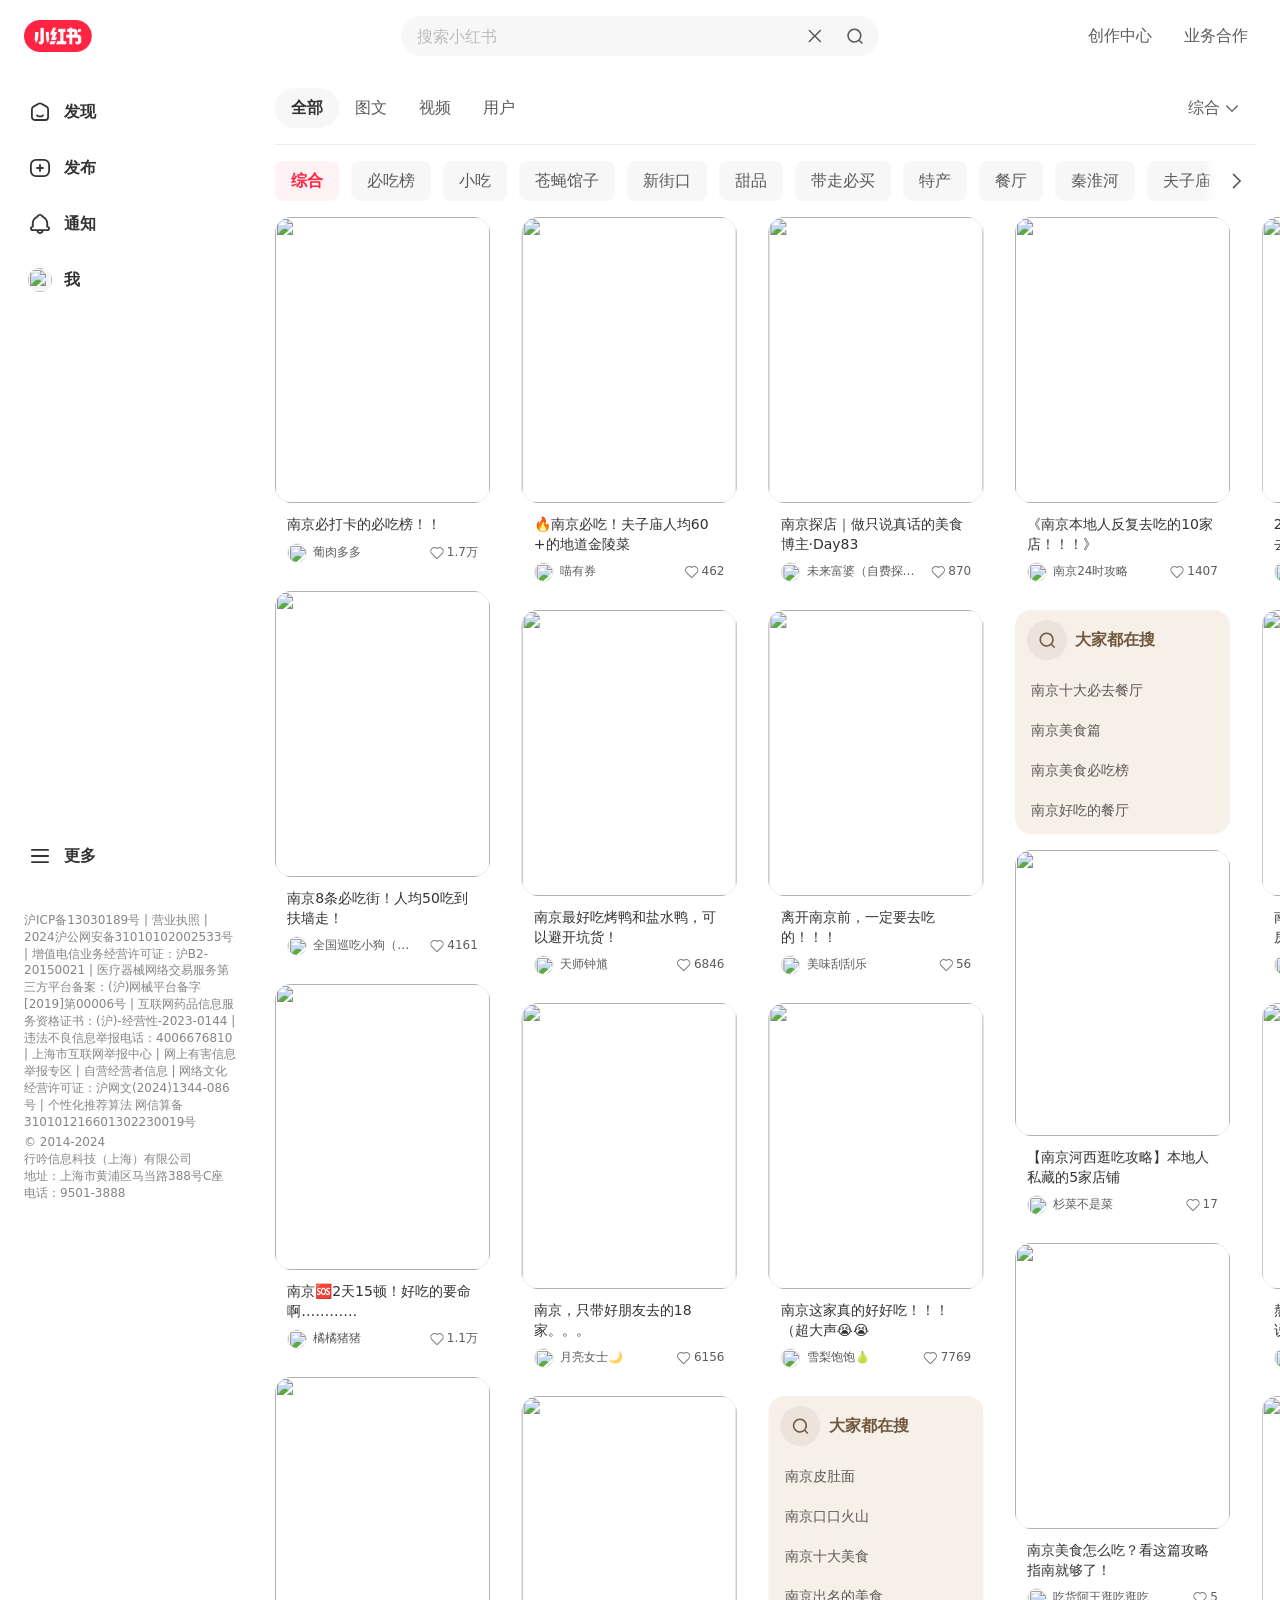
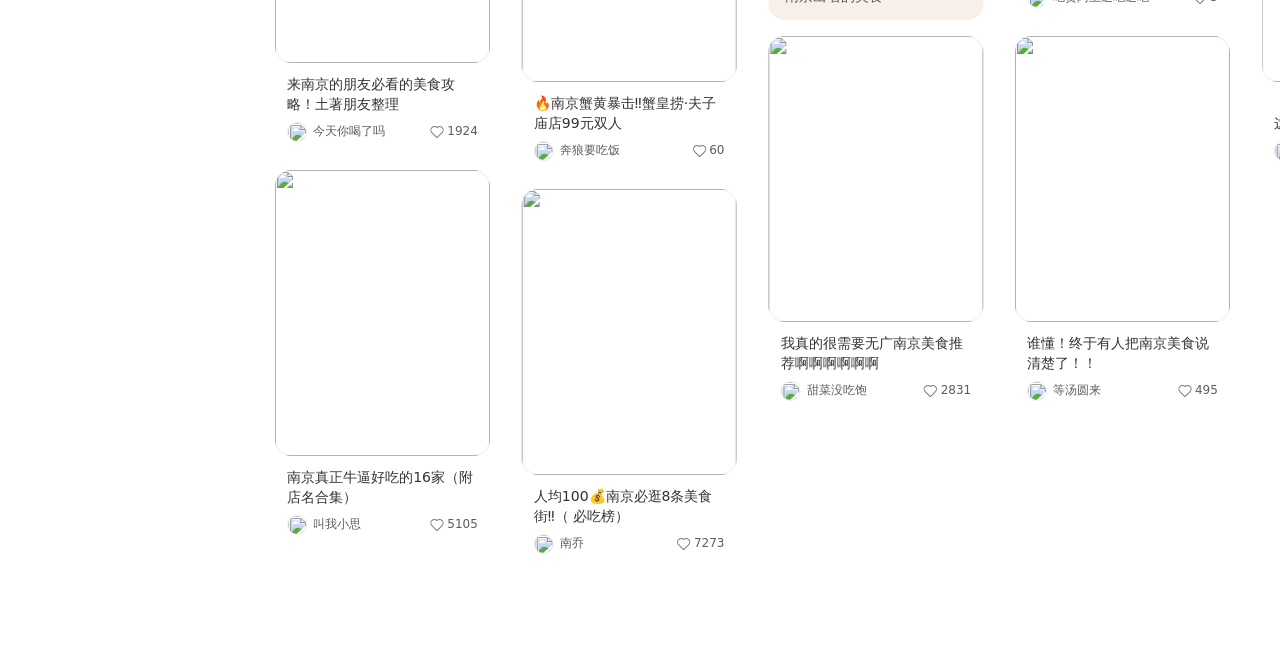
==== commit 8ac721c3: "second commit to xhs spider." ====
--- a/page.html
+++ b/page.html
@@ -446,7 +446,7 @@
 
 :root,.force-light{--color-primary-label:#333;--color-secondary-label:rgba(51,51,51,0.8);--color-tertiary-label:rgba(51,51,51,0.6);--color-quaternary-label:rgba(51,51,51,0.3);--color-link:#13386c;--color-inverted-label:#fff;--color-background:#fff;--color-active-background:rgba(0,0,0,0.03);--color-border:rgba(0,0,0,0.08);--color-shadow-border:rgba(0,0,0,0.02);--elevation-low-background:#fff;--elevation-high-background:#fff;--elevation-note-background:#fff;--elevation-low-shadow:0 2px 8px 0 rgba(0,0,0,0.04),0 1px 2px 0 rgba(0,0,0,0.02);--elevation-high-shadow:0 4px 32px 0 rgba(0,0,0,0.08),0 1px 4px 0 rgba(0,0,0,0.04);--elevation-note-shadow:0 8px 64px 0 rgba(0,0,0,0.04),0 1px 4px 0 rgba(0,0,0,0.02);--elevation-low-shadow-filter:drop-shadow(0 2px 8px rgba(0,0,0,0.04)) drop-shadow(0 1px 2px rgba(0,0,0,0.02));--elevation-high-shadow-filter:drop-shadow(0 4px 32px rgba(0,0,0,0.08)) drop-shadow(0 1px 4px rgba(0,0,0,0.04));--material-filter:saturate(150%) blur(10px);--material-background:rgba(64,64,64,0.25);--material-inverted-background:rgba(51,51,51,0.9);--mask-backdrop:rgba(0,0,0,0.25);--mask-note-card:rgba(0,0,0,0.25);--mask-paper:rgba(255,255,255,0.98);--color-white:#fff;--color-red:#ff2442;--color-tinted-red:rgba(255,36,66,0.06);--color-blue:#3d8af5;--color-tinted-blue:rgba(61,138,245,0.1);--mask-video-player-mask:linear-gradient(180deg,rgba(0,0,0,0.25) 0%,rgba(0,0,0,0) 24.48%,rgba(0,0,0,0) 50%,rgba(0,0,0,0.75) 100%);--search-hotspot-hint:linear-gradient(90deg,#ff2543 0%,#ff5225 100%);--color-vertical-channel:#fff9d5}:root[dark],.force-dark{--color-primary-label:#fff;--color-secondary-label:rgba(255,255,255,0.8);--color-tertiary-label:rgba(255,255,255,0.6);--color-quaternary-label:rgba(255,255,255,0.3);--color-link:#c7daef;--color-inverted-label:#0a0a0a;--color-background:#0a0a0a;--color-active-background:rgba(255,255,255,0.04);--color-border:rgba(255,255,255,0.08);--color-shadow-border:rgba(255,255,255,0.02);--elevation-low-background:#121212;--elevation-high-background:#181818;--elevation-note-background:#121212;--elevation-low-shadow:0 2px 8px 0 rgba(0,0,0,0.04),0 1px 2px 0 rgba(0,0,0,0.02),0 0 0 1px rgba(255,255,255,0.04) inset;--elevation-high-shadow:0 4px 32px 0 rgba(0,0,0,0.08),0 1px 4px 0 rgba(0,0,0,0.04),0 0 0 1px rgba(255,255,255,0.06) inset;--elevation-note-shadow:0 8px 64px 0 rgba(0,0,0,0.04),0 1px 4px 0 rgba(0,0,0,0.02);--elevation-low-shadow-filter:drop-shadow(0 2px 8px rgba(0,0,0,0.04)) drop-shadow(0 1px 2px rgba(0,0,0,0.02)) drop-shadow(0 0 1px rgba(255,255,255,0.04));--elevation-high-shadow-filter:drop-shadow(0 4px 32px rgba(0,0,0,0.08)) drop-shadow(0 1px 4px rgba(0,0,0,0.04)) drop-shadow(0 0 1px rgba(255,255,255,0.06));--material-filter:saturate(150%) blur(10px);--material-background:rgba(64,64,64,0.25);--material-inverted-background:rgba(255,255,255,0.9);--mask-backdrop:rgba(0,0,0,0.5);--mask-note-card:rgba(0,0,0,0.25);--mask-paper:rgba(10,10,10,0.98);--color-white:#fff;--color-red:#ff2e4d;--color-tinted-red:rgba(255,46,77,0.06);--color-blue:#3d8af5;--color-tinted-blue:rgba(61,138,245,0.1);--mask-video-player-mask:linear-gradient(180deg,rgba(0,0,0,0.25) 0%,rgba(0,0,0,0) 24.48%,rgba(0,0,0,0) 50%,rgba(0,0,0,0.75) 100%);--search-hotspot-hint:linear-gradient(90deg,#ff2543 0%,#ff5225 100%);--color-vertical-channel:#181714}html,body{font-size:14px;color:var(--color-primary-label);width:100vw !important;max-width:100%;font-family:system-ui,Apple Color Emoji,Segoe UI Emoji,Segoe UI Symbol,Noto Color Emoji,-apple-system,Segoe UI,Roboto,Ubuntu,Cantarell,Noto Sans,sans-serif,BlinkMacSystemFont,Helvetica Neue,Arial,PingFang SC,PingFang TC,PingFang HK,Microsoft Yahei,Microsoft JhengHei;margin:0;background-color:var(--color-background);-webkit-font-smoothing:antialiased}::-webkit-scrollbar{background-color:var(--color-background);width:0;height:0}*{box-sizing:border-box;-webkit-user-select:auto;user-select:auto;scrollbar-width:none;-webkit-tap-highlight-color:transparent}h1{font-size:48px}h2{font-size:36px}h3{font-size:26px}h4{font-size:20px}a{text-decoration:none;background-color:transparent}input,button{-webkit-appearance:none;appearance:none;outline:none;border:none;background:none;padding:0}input:-webkit-autofill,input:-webkit-autofill:hover,input:-webkit-autofill:focus,input:-webkit-autofill:active{-webkit-box-shadow:0 0 0 1000px var(--elevation-high-background) inset;-webkit-text-fill-color:var(--color-primary-label)}input[type=number]{-moz-appearance:textfield}input[type=number]::-webkit-inner-spin-button,input[type=number]::-webkit-outer-spin-button{-webkit-appearance:none;margin:0}button{padding:0}.reds-toast{max-width:initial !important}input::-webkit-credentials-auto-fill-button{display:none !important;visibility:hidden;pointer-events:none;position:absolute;right:0}@media screen and (min-width:1728px){:root{--vertical:16;--horizontal:32;--interaction-width:440px;--horizontalGapPx:32px;--verticalGapPx:16px;--feeds-width:calc(1728px - 96px - calc((1728px - 7 * 32px) / 6 * 1));--feeds-columns:5;--columnWidth:calc((1728px - 32px * 7) / 6);--note-card-corner-radius:16px;--modal-width:440px}}@media screen and (min-width:1424px) and (max-width:1727px){:root{--vertical:16;--horizontal:32;--interaction-width:440px;--horizontalGapPx:32px;--verticalGapPx:16px;--feeds-width:calc(100vw - 96px - calc((100vw - 7 * 32px) / 6 * 1));--feeds-columns:5;--columnWidth:calc((100vw - 32px * 7) / 6);--note-card-corner-radius:16px;--modal-width:440px}}@media screen and (min-width:1192px) and (max-width:1423px){:root{--vertical:12;--horizontal:24;--interaction-width:400px;--horizontalGapPx:24px;--verticalGapPx:12px;--feeds-width:calc(100vw - 72px - calc((100vw - 6 * 24px) / 5 * 1));--feeds-columns:4;--columnWidth:calc((100vw - 24px * 6) / 5);--note-card-corner-radius:16px;--modal-width:400px}}@media screen and (min-width:960px) and (max-width:1191px){:root{--vertical:12;--horizontal:24;--interaction-width:360px;--horizontalGapPx:24px;--verticalGapPx:12px;--feeds-width:calc(100vw - 72px - calc((100vw - 5 * 24px) / 4 * 1));--feeds-columns:3;--columnWidth:calc((100vw - 24px * 5) / 4);--note-card-corner-radius:16px;--modal-width:360px}}@media screen and (min-width:696px) and (max-width:959px){:root{--vertical:12;--horizontal:24;--interaction-width:100vw;--horizontalGapPx:24px;--verticalGapPx:12px;--feeds-width:calc(100vw - 48px);--feeds-columns:3;--columnWidth:calc((100vw - 24px * 4) / 3);--note-card-corner-radius:16px;--modal-width:360px}}@media screen and (max-width:695px){:root{--vertical:6;--horizontal:12;--interaction-width:100vw;--horizontalGapPx:12px;--verticalGapPx:6px;--feeds-width:calc(100vw - 24px);--feeds-columns:2;--columnWidth:calc((100vw - 12px * 3) / 2);--note-card-corner-radius:12px;--modal-width:360px}}:root{--header-height:72px}
 
-/*# sourceMappingURL=https://picasso-private-1251524319.cos.ap-shanghai.myqcloud.com/data/formula-static/formula/xhs-pc-web/index.2681e011.css.map*/</style><title>南京 吃 - 小红书搜索</title>
+/*# sourceMappingURL=https://picasso-private-1251524319.cos.ap-shanghai.myqcloud.com/data/formula-static/formula/xhs-pc-web/index.2681e011.css.map*/</style><title>南京 美食 - 小红书搜索</title>
 <link rel="dns-prefetch" href="https://sns-webpic-qc.xhscdn.com">
 <link rel="dns-prefetch" href="https://sns-avatar-qc.xhscdn.com">
 <link rel="dns-prefetch" href="https://picasso-static.xiaohongshu.com">
@@ -483,4 +483,4 @@
 .user-list-item[data-v-02a131e8]{border-radius:16px;background:transparent;cursor:pointer}.user-list-item[data-v-02a131e8]:hover{background:var(--color-active-background)}.error-page[data-v-02a131e8]{height:calc(100vh - 144px)}.status-container[data-v-02a131e8]{display:flex;align-items:center;justify-content:center;margin:50px}.divider[data-v-02a131e8]{height:1px;background:var(--color-border)}.disable-divider[data-v-02a131e8]{background:var(--color-background)}
 .feeds-page[data-v-97568200]{flex:1;padding:0 var(--horizontalGapPx);overflow-y:scroll;padding-top:72px}
 
-</style><script src="https://fe-video-qc.xhscdn.com/fe-platform/abf6e0874371419fa6fffa7540610e2013588fe6/html2canvas.min.js"></script><style>:root .heshen_B_Blue_light{--color-primary: rgba(35, 114, 251, 1);--color-info: rgba(35, 114, 251, 1);--color-success: rgba(0, 171, 71, 1);--color-success-hover: rgba(0, 143, 60, 1);--color-success-pressing: rgba(0, 110, 48, 1);--color-success-disabled: rgba(140, 232, 170, 1);--color-success-light: rgba(225, 250, 235, 1);--color-success-light-hover: rgba(194, 243, 214, 1);--color-success-light-pressing: rgba(140, 232, 170, 1);--color-info-hover: rgba(26, 95, 213, 1);--color-info-pressing: rgba(19, 76, 178, 1);--color-info-disabled: rgba(185, 212, 254, 1);--color-info-light: rgba(235, 243, 255, 1);--color-info-light-hover: rgba(214, 230, 255, 1);--color-info-light-pressing: rgba(185, 212, 254, 1);--color-primary-hover: rgba(26, 95, 213, 1);--color-primary-pressing: rgba(19, 76, 178, 1);--color-primary-disabled: rgba(185, 212, 254, 1);--color-primary-light: rgba(235, 243, 255, 1);--color-primary-light-hover: rgba(214, 230, 255, 1);--color-primary-light-pressing: rgba(185, 212, 254, 1);--color-danger: rgba(251, 51, 103, 1);--color-danger-hover: rgba(214, 33, 77, 1);--color-danger-pressing: rgba(172, 18, 58, 1);--color-danger-disabled: rgba(254, 177, 195, 1);--color-danger-light: rgba(255, 236, 242, 1);--color-danger-light-hover: rgba(255, 216, 228, 1);--color-danger-light-pressing: rgba(254, 177, 195, 1);--color-warning: rgba(253, 99, 33, 1);--color-warning-hover: rgba(228, 84, 16, 1);--color-warning-pressing: rgba(189, 64, 0, 1);--color-warning-disabled: rgba(255, 193, 160, 1);--color-warning-light: rgba(255, 238, 229, 1);--color-warning-light-hover: rgba(254, 223, 206, 1);--color-warning-light-pressing: rgba(255, 193, 160, 1);--color-text-title: rgba(0, 0, 0, .85);--color-text-paragraph: rgba(0, 0, 0, .7);--color-text-description: rgba(0, 0, 0, .53);--color-text-placeholder: rgba(0, 0, 0, .42);--color-text-disabled: rgba(0, 0, 0, .2);--color-bg: rgba(255, 255, 255, 1);--color-bg-: rgba(245, 245, 245, 1);--color-bg-1: rgba(250, 250, 250, 1);--color-bg-2: rgba(255, 255, 255, 1);--color-fill: rgba(0, 0, 0, .03);--color-fill-hover: rgba(0, 0, 0, .05);--color-fill-pressing: rgba(0, 0, 0, .08);--color-fill-disabled: rgba(0, 0, 0, .02);--color-fill-light: rgba(0, 0, 0, 0);--color-line-divider: rgba(0, 0, 0, .08);--color-line-stroke: rgba(0, 0, 0, .1);--color-fill-mask: rgba(0, 0, 0, .8);--color-mask-light: rgba(0, 0, 0, .65);--color-mask-loading: rgba(255, 255, 255, .7);--color-brand-0: rgba(255, 247, 246, 1);--color-brand-1: rgba(255, 237, 235, 1);--color-brand-2: rgba(255, 216, 213, 1);--color-brand-3: rgba(255, 183, 180, 1);--color-brand-4: rgba(255, 141, 142, 1);--color-brand-5: rgba(255, 89, 99, 1);--color-brand-6: rgba(255, 36, 66, 1);--color-brand-7: rgba(219, 0, 49, 1);--color-brand-8: rgba(160, 0, 32, 1);--color-brand-9: rgba(130, 0, 21, 1);--color-brand-10: rgba(72, 0, 9, 1);--color-white: rgba(255, 255, 255, 1);--color-grey-0: rgba(250, 250, 250, 1);--color-grey-1: rgba(243, 243, 243, 1);--color-grey-2: rgba(226, 226, 226, 1);--color-grey-3: rgba(204, 204, 204, 1);--color-grey-4: rgba(180, 180, 180, 1);--color-grey-5: rgba(157, 157, 157, 1);--color-grey-6: rgba(136, 136, 136, 1);--color-grey-7: rgba(116, 116, 116, 1);--color-grey-8: rgba(97, 97, 97, 1);--color-grey-9: rgba(78, 78, 78, 1);--color-grey-10: rgba(61, 61, 61, 1);--color-black: rgba(0, 0, 0, 1);--color-red-0: rgba(255, 248, 250, 1);--color-red-1: rgba(255, 236, 242, 1);--color-red-2: rgba(255, 216, 228, 1);--color-red-3: rgba(254, 177, 195, 1);--color-red-4: rgba(255, 139, 161, 1);--color-red-5: rgba(253, 100, 128, 1);--color-red-6: rgba(251, 51, 103, 1);--color-red-7: rgba(214, 33, 77, 1);--color-red-8: rgba(172, 18, 58, 1);--color-red-9: rgba(120, 15, 39, 1);--color-red-10: rgba(83, 0, 27, 1);--color-orange-0: rgba(255, 247, 243, 1);--color-orange-1: rgba(255, 238, 229, 1);--color-orange-2: rgba(254, 223, 206, 1);--color-orange-3: rgba(255, 193, 160, 1);--color-orange-4: rgba(255, 162, 117, 1);--color-orange-5: rgba(255, 131, 79, 1);--color-orange-6: rgba(253, 99, 33, 1);--color-orange-7: rgba(228, 84, 16, 1);--color-orange-8: rgba(189, 64, 0, 1);--color-orange-9: rgba(137, 44, 0, 1);--color-orange-10: rgba(95, 32, 0, 1);--color-yellow-0: rgba(255, 250, 222, 1);--color-yellow-1: rgba(252, 244, 207, 1);--color-yellow-2: rgba(253, 239, 171, 1);--color-yellow-3: rgba(255, 232, 140, 1);--color-yellow-4: rgba(252, 222, 108, 1);--color-yellow-5: rgba(255, 211, 47, 1);--color-yellow-6: rgba(247, 198, 0, 1);--color-yellow-7: rgba(222, 178, 0, 1);--color-yellow-8: rgba(188, 144, 0, 1);--color-yellow-9: rgba(154, 118, 0, 1);--color-yellow-10: rgba(122, 93, 0, 1);--color-green-0: rgba(239, 253, 245, 1);--color-green-1: rgba(225, 250, 235, 1);--color-green-2: rgba(194, 243, 214, 1);--color-green-3: rgba(140, 232, 170, 1);--color-green-4: rgba(80, 211, 127, 1);--color-green-5: rgba(33, 196, 99, 1);--color-green-6: rgba(0, 171, 71, 1);--color-green-7: rgba(0, 143, 60, 1);--color-green-8: rgba(0, 110, 48, 1);--color-green-9: rgba(0, 79, 33, 1);--color-green-10: rgba(4, 49, 22, 1);--color-teal-0: rgba(245, 251, 251, 1);--color-teal-1: rgba(232, 247, 246, 1);--color-teal-2: rgba(208, 238, 235, 1);--color-teal-3: rgba(157, 222, 217, 1);--color-teal-4: rgba(115, 203, 196, 1);--color-teal-5: rgba(0, 183, 169, 1);--color-teal-6: rgba(0, 154, 141, 1);--color-teal-7: rgba(0, 126, 116, 1);--color-teal-8: rgba(0, 99, 91, 1);--color-teal-9: rgba(0, 73, 67, 1);--color-teal-10: rgba(8, 55, 51, 1);--color-cyan-0: rgba(242, 251, 254, 1);--color-cyan-1: rgba(231, 246, 254, 1);--color-cyan-2: rgba(207, 237, 253, 1);--color-cyan-3: rgba(155, 218, 251, 1);--color-cyan-4: rgba(104, 195, 243, 1);--color-cyan-5: rgba(38, 175, 231, 1);--color-cyan-6: rgba(10, 143, 201, 1);--color-cyan-7: rgba(9, 108, 156, 1);--color-cyan-8: rgba(13, 83, 120, 1);--color-cyan-9: rgba(3, 58, 86, 1);--color-cyan-10: rgba(3, 39, 57, 1);--color-blue-0: rgba(250, 252, 255, 1);--color-blue-1: rgba(235, 243, 255, 1);--color-blue-2: rgba(214, 230, 255, 1);--color-blue-3: rgba(185, 212, 254, 1);--color-blue-4: rgba(126, 176, 251, 1);--color-blue-5: rgba(75, 140, 251, 1);--color-blue-6: rgba(35, 114, 251, 1);--color-blue-7: rgba(26, 95, 213, 1);--color-blue-8: rgba(19, 76, 178, 1);--color-blue-9: rgba(15, 58, 133, 1);--color-blue-10: rgba(18, 38, 74, 1);--color-purple-0: rgba(250, 248, 255, 1);--color-purple-1: rgba(243, 238, 255, 1);--color-purple-2: rgba(232, 220, 255, 1);--color-purple-3: rgba(210, 187, 255, 1);--color-purple-4: rgba(187, 153, 255, 1);--color-purple-5: rgba(162, 120, 254, 1);--color-purple-6: rgba(135, 89, 236, 1);--color-purple-7: rgba(108, 65, 200, 1);--color-purple-8: rgba(82, 47, 157, 1);--color-purple-9: rgba(56, 32, 108, 1);--color-purple-10: rgba(39, 16, 81, 1);--color-violet-0: rgba(252, 248, 253, 1);--color-violet-1: rgba(249, 238, 251, 1);--color-violet-2: rgba(242, 218, 248, 1);--color-violet-3: rgba(230, 180, 243, 1);--color-violet-4: rgba(217, 144, 235, 1);--color-violet-5: rgba(200, 108, 222, 1);--color-violet-6: rgba(175, 74, 200, 1);--color-violet-7: rgba(144, 52, 167, 1);--color-violet-8: rgba(111, 37, 129, 1);--color-violet-9: rgba(76, 24, 89, 1);--color-violet-10: rgba(59, 8, 72, 1);--color-pink-0: rgba(254, 246, 251, 1);--color-pink-1: rgba(253, 237, 248, 1);--color-pink-2: rgba(253, 215, 240, 1);--color-pink-3: rgba(251, 174, 226, 1);--color-pink-4: rgba(250, 134, 212, 1);--color-pink-5: rgba(241, 93, 192, 1);--color-pink-6: rgba(213, 61, 162, 1);--color-pink-7: rgba(177, 41, 130, 1);--color-pink-8: rgba(137, 29, 100, 1);--color-pink-9: rgba(96, 21, 71, 1);--color-pink-10: rgba(73, 1, 55, 1);--contrast-0: rgba(255, 255, 255, 1);--color-fill-opaque: rgba(255, 255, 255, 1);--color-fill-hover-opaque: rgba(242, 242, 242, 1);--color-fill-pressing-opaque: rgba(235, 235, 235, 1);--color-fill-disabled-opaque: rgba(250, 250, 250, 1);--contrast-12: rgba(0, 0, 0, .08);--contrast-15: rgba(0, 0, 0, .18);--contrast-18: rgba(0, 0, 0, .24);--contrast-21: rgba(0, 0, 0, .3);--contrast-full: rgba(0, 0, 0, 1);--color-dark-bg: rgba(61, 61, 61, 1);--padding-size-radius-component: 4px;--padding-size-space-container: 5px;--padding-size-radius-container: 6px;--color-bg-Button-Primary-default: rgba(35, 114, 251, 1);--color-bg-Button-Primary-hover: rgba(26, 95, 213, 1);--color-bg-Button-Primary-pressing: rgba(19, 76, 178, 1);--color-bg-Button-Primary-disabled: rgba(185, 212, 254, 1)}:root .heshen_B_Red_light{--color-primary: rgba(255, 36, 66, 1);--color-info: rgba(35, 114, 251, 1);--color-success: rgba(0, 171, 71, 1);--color-success-hover: rgba(0, 143, 60, 1);--color-success-pressing: rgba(0, 110, 48, 1);--color-success-disabled: rgba(140, 232, 170, 1);--color-success-light: rgba(225, 250, 235, 1);--color-success-light-hover: rgba(194, 243, 214, 1);--color-success-light-pressing: rgba(140, 232, 170, 1);--color-info-hover: rgba(26, 95, 213, 1);--color-info-pressing: rgba(19, 76, 178, 1);--color-info-disabled: rgba(185, 212, 254, 1);--color-info-light: rgba(235, 243, 255, 1);--color-info-light-hover: rgba(214, 230, 255, 1);--color-info-light-pressing: rgba(185, 212, 254, 1);--color-primary-hover: rgba(219, 0, 49, 1);--color-primary-pressing: rgba(160, 0, 32, 1);--color-primary-disabled: rgba(255, 183, 180, 1);--color-primary-light: rgba(255, 237, 235, 1);--color-primary-light-hover: rgba(255, 216, 213, 1);--color-primary-light-pressing: rgba(255, 183, 180, 1);--color-danger: rgba(251, 51, 103, 1);--color-danger-hover: rgba(214, 33, 77, 1);--color-danger-pressing: rgba(172, 18, 58, 1);--color-danger-disabled: rgba(254, 177, 195, 1);--color-danger-light: rgba(255, 236, 242, 1);--color-danger-light-hover: rgba(255, 216, 228, 1);--color-danger-light-pressing: rgba(254, 177, 195, 1);--color-warning: rgba(253, 99, 33, 1);--color-warning-hover: rgba(228, 84, 16, 1);--color-warning-pressing: rgba(189, 64, 0, 1);--color-warning-disabled: rgba(255, 193, 160, 1);--color-warning-light: rgba(255, 238, 229, 1);--color-warning-light-hover: rgba(254, 223, 206, 1);--color-warning-light-pressing: rgba(255, 193, 160, 1);--color-text-title: rgba(0, 0, 0, .85);--color-text-paragraph: rgba(0, 0, 0, .7);--color-text-description: rgba(0, 0, 0, .53);--color-text-placeholder: rgba(0, 0, 0, .42);--color-text-disabled: rgba(0, 0, 0, .2);--color-bg: rgba(255, 255, 255, 1);--color-bg-: rgba(245, 245, 245, 1);--color-bg-1: rgba(250, 250, 250, 1);--color-bg-2: rgba(255, 255, 255, 1);--color-fill: rgba(0, 0, 0, .03);--color-fill-hover: rgba(0, 0, 0, .05);--color-fill-pressing: rgba(0, 0, 0, .08);--color-fill-disabled: rgba(0, 0, 0, .02);--color-fill-light: rgba(0, 0, 0, 0);--color-line-divider: rgba(0, 0, 0, .08);--color-line-stroke: rgba(0, 0, 0, .1);--color-fill-mask: rgba(0, 0, 0, .8);--color-mask-light: rgba(0, 0, 0, .65);--color-mask-loading: rgba(255, 255, 255, .7);--color-brand-0: rgba(255, 247, 246, 1);--color-brand-1: rgba(255, 237, 235, 1);--color-brand-2: rgba(255, 216, 213, 1);--color-brand-3: rgba(255, 183, 180, 1);--color-brand-4: rgba(255, 141, 142, 1);--color-brand-5: rgba(255, 89, 99, 1);--color-brand-6: rgba(255, 36, 66, 1);--color-brand-7: rgba(219, 0, 49, 1);--color-brand-8: rgba(160, 0, 32, 1);--color-brand-9: rgba(130, 0, 21, 1);--color-brand-10: rgba(72, 0, 9, 1);--color-white: rgba(255, 255, 255, 1);--color-grey-0: rgba(250, 250, 250, 1);--color-grey-1: rgba(243, 243, 243, 1);--color-grey-2: rgba(226, 226, 226, 1);--color-grey-3: rgba(204, 204, 204, 1);--color-grey-4: rgba(180, 180, 180, 1);--color-grey-5: rgba(157, 157, 157, 1);--color-grey-6: rgba(136, 136, 136, 1);--color-grey-7: rgba(116, 116, 116, 1);--color-grey-8: rgba(97, 97, 97, 1);--color-grey-9: rgba(78, 78, 78, 1);--color-grey-10: rgba(61, 61, 61, 1);--color-black: rgba(0, 0, 0, 1);--color-red-0: rgba(255, 248, 250, 1);--color-red-1: rgba(255, 236, 242, 1);--color-red-2: rgba(255, 216, 228, 1);--color-red-3: rgba(254, 177, 195, 1);--color-red-4: rgba(255, 139, 161, 1);--color-red-5: rgba(253, 100, 128, 1);--color-red-6: rgba(251, 51, 103, 1);--color-red-7: rgba(214, 33, 77, 1);--color-red-8: rgba(172, 18, 58, 1);--color-red-9: rgba(120, 15, 39, 1);--color-red-10: rgba(83, 0, 27, 1);--color-orange-0: rgba(255, 247, 243, 1);--color-orange-1: rgba(255, 238, 229, 1);--color-orange-2: rgba(254, 223, 206, 1);--color-orange-3: rgba(255, 193, 160, 1);--color-orange-4: rgba(255, 162, 117, 1);--color-orange-5: rgba(255, 131, 79, 1);--color-orange-6: rgba(253, 99, 33, 1);--color-orange-7: rgba(228, 84, 16, 1);--color-orange-8: rgba(189, 64, 0, 1);--color-orange-9: rgba(137, 44, 0, 1);--color-orange-10: rgba(95, 32, 0, 1);--color-yellow-0: rgba(255, 250, 222, 1);--color-yellow-1: rgba(252, 244, 207, 1);--color-yellow-2: rgba(253, 239, 171, 1);--color-yellow-3: rgba(255, 232, 140, 1);--color-yellow-4: rgba(252, 222, 108, 1);--color-yellow-5: rgba(255, 211, 47, 1);--color-yellow-6: rgba(247, 198, 0, 1);--color-yellow-7: rgba(222, 178, 0, 1);--color-yellow-8: rgba(188, 144, 0, 1);--color-yellow-9: rgba(154, 118, 0, 1);--color-yellow-10: rgba(122, 93, 0, 1);--color-green-0: rgba(239, 253, 245, 1);--color-green-1: rgba(225, 250, 235, 1);--color-green-2: rgba(194, 243, 214, 1);--color-green-3: rgba(140, 232, 170, 1);--color-green-4: rgba(80, 211, 127, 1);--color-green-5: rgba(33, 196, 99, 1);--color-green-6: rgba(0, 171, 71, 1);--color-green-7: rgba(0, 143, 60, 1);--color-green-8: rgba(0, 110, 48, 1);--color-green-9: rgba(0, 79, 33, 1);--color-green-10: rgba(4, 49, 22, 1);--color-teal-0: rgba(245, 251, 251, 1);--color-teal-1: rgba(232, 247, 246, 1);--color-teal-2: rgba(208, 238, 235, 1);--color-teal-3: rgba(157, 222, 217, 1);--color-teal-4: rgba(115, 203, 196, 1);--color-teal-5: rgba(0, 183, 169, 1);--color-teal-6: rgba(0, 154, 141, 1);--color-teal-7: rgba(0, 126, 116, 1);--color-teal-8: rgba(0, 99, 91, 1);--color-teal-9: rgba(0, 73, 67, 1);--color-teal-10: rgba(8, 55, 51, 1);--color-cyan-0: rgba(242, 251, 254, 1);--color-cyan-1: rgba(231, 246, 254, 1);--color-cyan-2: rgba(207, 237, 253, 1);--color-cyan-3: rgba(155, 218, 251, 1);--color-cyan-4: rgba(104, 195, 243, 1);--color-cyan-5: rgba(38, 175, 231, 1);--color-cyan-6: rgba(10, 143, 201, 1);--color-cyan-7: rgba(9, 108, 156, 1);--color-cyan-8: rgba(13, 83, 120, 1);--color-cyan-9: rgba(3, 58, 86, 1);--color-cyan-10: rgba(3, 39, 57, 1);--color-blue-0: rgba(250, 252, 255, 1);--color-blue-1: rgba(235, 243, 255, 1);--color-blue-2: rgba(214, 230, 255, 1);--color-blue-3: rgba(185, 212, 254, 1);--color-blue-4: rgba(126, 176, 251, 1);--color-blue-5: rgba(75, 140, 251, 1);--color-blue-6: rgba(35, 114, 251, 1);--color-blue-7: rgba(26, 95, 213, 1);--color-blue-8: rgba(19, 76, 178, 1);--color-blue-9: rgba(15, 58, 133, 1);--color-blue-10: rgba(18, 38, 74, 1);--color-purple-0: rgba(250, 248, 255, 1);--color-purple-1: rgba(243, 238, 255, 1);--color-purple-2: rgba(232, 220, 255, 1);--color-purple-3: rgba(210, 187, 255, 1);--color-purple-4: rgba(187, 153, 255, 1);--color-purple-5: rgba(162, 120, 254, 1);--color-purple-6: rgba(135, 89, 236, 1);--color-purple-7: rgba(108, 65, 200, 1);--color-purple-8: rgba(82, 47, 157, 1);--color-purple-9: rgba(56, 32, 108, 1);--color-purple-10: rgba(39, 16, 81, 1);--color-violet-0: rgba(252, 248, 253, 1);--color-violet-1: rgba(249, 238, 251, 1);--color-violet-2: rgba(242, 218, 248, 1);--color-violet-3: rgba(230, 180, 243, 1);--color-violet-4: rgba(217, 144, 235, 1);--color-violet-5: rgba(200, 108, 222, 1);--color-violet-6: rgba(175, 74, 200, 1);--color-violet-7: rgba(144, 52, 167, 1);--color-violet-8: rgba(111, 37, 129, 1);--color-violet-9: rgba(76, 24, 89, 1);--color-violet-10: rgba(59, 8, 72, 1);--color-pink-0: rgba(254, 246, 251, 1);--color-pink-1: rgba(253, 237, 248, 1);--color-pink-2: rgba(253, 215, 240, 1);--color-pink-3: rgba(251, 174, 226, 1);--color-pink-4: rgba(250, 134, 212, 1);--color-pink-5: rgba(241, 93, 192, 1);--color-pink-6: rgba(213, 61, 162, 1);--color-pink-7: rgba(177, 41, 130, 1);--color-pink-8: rgba(137, 29, 100, 1);--color-pink-9: rgba(96, 21, 71, 1);--color-pink-10: rgba(73, 1, 55, 1);--contrast-0: rgba(255, 255, 255, 1);--color-fill-opaque: rgba(255, 255, 255, 1);--color-fill-hover-opaque: rgba(242, 242, 242, 1);--color-fill-pressing-opaque: rgba(235, 235, 235, 1);--color-fill-disabled-opaque: rgba(250, 250, 250, 1);--contrast-12: rgba(0, 0, 0, .08);--contrast-15: rgba(0, 0, 0, .18);--contrast-18: rgba(0, 0, 0, .24);--contrast-21: rgba(0, 0, 0, .3);--contrast-full: rgba(0, 0, 0, 1);--color-dark-bg: rgba(61, 61, 61, 1);--padding-size-radius-component: 4px;--padding-size-space-container: 5px;--padding-size-radius-container: 6px;--color-bg-Button-Primary-default: rgba(255, 36, 66, 1);--color-bg-Button-Primary-hover: rgba(219, 0, 49, 1);--color-bg-Button-Primary-pressing: rgba(160, 0, 32, 1);--color-bg-Button-Primary-disabled: rgba(255, 183, 180, 1)}:root .heshen_C_Red_light{--color-primary: rgba(255, 36, 66, 1);--color-info: rgba(35, 114, 251, 1);--color-success: rgba(0, 171, 71, 1);--color-success-hover: rgba(0, 143, 60, 1);--color-success-pressing: rgba(0, 110, 48, 1);--color-success-disabled: rgba(140, 232, 170, 1);--color-success-light: rgba(225, 250, 235, 1);--color-success-light-hover: rgba(194, 243, 214, 1);--color-success-light-pressing: rgba(140, 232, 170, 1);--color-info-hover: rgba(26, 95, 213, 1);--color-info-pressing: rgba(19, 76, 178, 1);--color-info-disabled: rgba(185, 212, 254, 1);--color-info-light: rgba(235, 243, 255, 1);--color-info-light-hover: rgba(214, 230, 255, 1);--color-info-light-pressing: rgba(185, 212, 254, 1);--color-primary-hover: rgba(219, 0, 49, 1);--color-primary-pressing: rgba(160, 0, 32, 1);--color-primary-disabled: rgba(255, 183, 180, 1);--color-primary-light: rgba(255, 237, 235, 1);--color-primary-light-hover: rgba(255, 216, 213, 1);--color-primary-light-pressing: rgba(255, 183, 180, 1);--color-danger: rgba(251, 51, 103, 1);--color-danger-hover: rgba(214, 33, 77, 1);--color-danger-pressing: rgba(172, 18, 58, 1);--color-danger-disabled: rgba(254, 177, 195, 1);--color-danger-light: rgba(255, 236, 242, 1);--color-danger-light-hover: rgba(255, 216, 228, 1);--color-danger-light-pressing: rgba(254, 177, 195, 1);--color-warning: rgba(253, 99, 33, 1);--color-warning-hover: rgba(228, 84, 16, 1);--color-warning-pressing: rgba(189, 64, 0, 1);--color-warning-disabled: rgba(255, 193, 160, 1);--color-warning-light: rgba(255, 238, 229, 1);--color-warning-light-hover: rgba(254, 223, 206, 1);--color-warning-light-pressing: rgba(255, 193, 160, 1);--color-text-title: rgba(0, 0, 0, .85);--color-text-paragraph: rgba(0, 0, 0, .7);--color-text-description: rgba(0, 0, 0, .53);--color-text-placeholder: rgba(0, 0, 0, .42);--color-text-disabled: rgba(0, 0, 0, .2);--color-bg: rgba(255, 255, 255, 1);--color-bg-: rgba(245, 245, 245, 1);--color-bg-1: rgba(250, 250, 250, 1);--color-bg-2: rgba(255, 255, 255, 1);--color-fill: rgba(0, 0, 0, .03);--color-fill-hover: rgba(0, 0, 0, .05);--color-fill-pressing: rgba(0, 0, 0, .08);--color-fill-disabled: rgba(0, 0, 0, .02);--color-fill-light: rgba(0, 0, 0, 0);--color-line-divider: rgba(0, 0, 0, .08);--color-line-stroke: rgba(0, 0, 0, .1);--color-fill-mask: rgba(0, 0, 0, .8);--color-mask-light: rgba(0, 0, 0, .65);--color-mask-loading: rgba(255, 255, 255, .7);--color-brand-0: rgba(255, 247, 246, 1);--color-brand-1: rgba(255, 237, 235, 1);--color-brand-2: rgba(255, 216, 213, 1);--color-brand-3: rgba(255, 183, 180, 1);--color-brand-4: rgba(255, 141, 142, 1);--color-brand-5: rgba(255, 89, 99, 1);--color-brand-6: rgba(255, 36, 66, 1);--color-brand-7: rgba(219, 0, 49, 1);--color-brand-8: rgba(160, 0, 32, 1);--color-brand-9: rgba(130, 0, 21, 1);--color-brand-10: rgba(72, 0, 9, 1);--color-white: rgba(255, 255, 255, 1);--color-grey-0: rgba(250, 250, 250, 1);--color-grey-1: rgba(243, 243, 243, 1);--color-grey-2: rgba(226, 226, 226, 1);--color-grey-3: rgba(204, 204, 204, 1);--color-grey-4: rgba(180, 180, 180, 1);--color-grey-5: rgba(157, 157, 157, 1);--color-grey-6: rgba(136, 136, 136, 1);--color-grey-7: rgba(116, 116, 116, 1);--color-grey-8: rgba(97, 97, 97, 1);--color-grey-9: rgba(78, 78, 78, 1);--color-grey-10: rgba(61, 61, 61, 1);--color-black: rgba(0, 0, 0, 1);--color-red-0: rgba(255, 248, 250, 1);--color-red-1: rgba(255, 236, 242, 1);--color-red-2: rgba(255, 216, 228, 1);--color-red-3: rgba(254, 177, 195, 1);--color-red-4: rgba(255, 139, 161, 1);--color-red-5: rgba(253, 100, 128, 1);--color-red-6: rgba(251, 51, 103, 1);--color-red-7: rgba(214, 33, 77, 1);--color-red-8: rgba(172, 18, 58, 1);--color-red-9: rgba(120, 15, 39, 1);--color-red-10: rgba(83, 0, 27, 1);--color-orange-0: rgba(255, 247, 243, 1);--color-orange-1: rgba(255, 238, 229, 1);--color-orange-2: rgba(254, 223, 206, 1);--color-orange-3: rgba(255, 193, 160, 1);--color-orange-4: rgba(255, 162, 117, 1);--color-orange-5: rgba(255, 131, 79, 1);--color-orange-6: rgba(253, 99, 33, 1);--color-orange-7: rgba(228, 84, 16, 1);--color-orange-8: rgba(189, 64, 0, 1);--color-orange-9: rgba(137, 44, 0, 1);--color-orange-10: rgba(95, 32, 0, 1);--color-yellow-0: rgba(255, 250, 222, 1);--color-yellow-1: rgba(252, 244, 207, 1);--color-yellow-2: rgba(253, 239, 171, 1);--color-yellow-3: rgba(255, 232, 140, 1);--color-yellow-4: rgba(252, 222, 108, 1);--color-yellow-5: rgba(255, 211, 47, 1);--color-yellow-6: rgba(247, 198, 0, 1);--color-yellow-7: rgba(222, 178, 0, 1);--color-yellow-8: rgba(188, 144, 0, 1);--color-yellow-9: rgba(154, 118, 0, 1);--color-yellow-10: rgba(122, 93, 0, 1);--color-green-0: rgba(239, 253, 245, 1);--color-green-1: rgba(225, 250, 235, 1);--color-green-2: rgba(194, 243, 214, 1);--color-green-3: rgba(140, 232, 170, 1);--color-green-4: rgba(80, 211, 127, 1);--color-green-5: rgba(33, 196, 99, 1);--color-green-6: rgba(0, 171, 71, 1);--color-green-7: rgba(0, 143, 60, 1);--color-green-8: rgba(0, 110, 48, 1);--color-green-9: rgba(0, 79, 33, 1);--color-green-10: rgba(4, 49, 22, 1);--color-teal-0: rgba(245, 251, 251, 1);--color-teal-1: rgba(232, 247, 246, 1);--color-teal-2: rgba(208, 238, 235, 1);--color-teal-3: rgba(157, 222, 217, 1);--color-teal-4: rgba(115, 203, 196, 1);--color-teal-5: rgba(0, 183, 169, 1);--color-teal-6: rgba(0, 154, 141, 1);--color-teal-7: rgba(0, 126, 116, 1);--color-teal-8: rgba(0, 99, 91, 1);--color-teal-9: rgba(0, 73, 67, 1);--color-teal-10: rgba(8, 55, 51, 1);--color-cyan-0: rgba(242, 251, 254, 1);--color-cyan-1: rgba(231, 246, 254, 1);--color-cyan-2: rgba(207, 237, 253, 1);--color-cyan-3: rgba(155, 218, 251, 1);--color-cyan-4: rgba(104, 195, 243, 1);--color-cyan-5: rgba(38, 175, 231, 1);--color-cyan-6: rgba(10, 143, 201, 1);--color-cyan-7: rgba(9, 108, 156, 1);--color-cyan-8: rgba(13, 83, 120, 1);--color-cyan-9: rgba(3, 58, 86, 1);--color-cyan-10: rgba(3, 39, 57, 1);--color-blue-0: rgba(250, 252, 255, 1);--color-blue-1: rgba(235, 243, 255, 1);--color-blue-2: rgba(214, 230, 255, 1);--color-blue-3: rgba(185, 212, 254, 1);--color-blue-4: rgba(126, 176, 251, 1);--color-blue-5: rgba(75, 140, 251, 1);--color-blue-6: rgba(35, 114, 251, 1);--color-blue-7: rgba(26, 95, 213, 1);--color-blue-8: rgba(19, 76, 178, 1);--color-blue-9: rgba(15, 58, 133, 1);--color-blue-10: rgba(18, 38, 74, 1);--color-purple-0: rgba(250, 248, 255, 1);--color-purple-1: rgba(243, 238, 255, 1);--color-purple-2: rgba(232, 220, 255, 1);--color-purple-3: rgba(210, 187, 255, 1);--color-purple-4: rgba(187, 153, 255, 1);--color-purple-5: rgba(162, 120, 254, 1);--color-purple-6: rgba(135, 89, 236, 1);--color-purple-7: rgba(108, 65, 200, 1);--color-purple-8: rgba(82, 47, 157, 1);--color-purple-9: rgba(56, 32, 108, 1);--color-purple-10: rgba(39, 16, 81, 1);--color-violet-0: rgba(252, 248, 253, 1);--color-violet-1: rgba(249, 238, 251, 1);--color-violet-2: rgba(242, 218, 248, 1);--color-violet-3: rgba(230, 180, 243, 1);--color-violet-4: rgba(217, 144, 235, 1);--color-violet-5: rgba(200, 108, 222, 1);--color-violet-6: rgba(175, 74, 200, 1);--color-violet-7: rgba(144, 52, 167, 1);--color-violet-8: rgba(111, 37, 129, 1);--color-violet-9: rgba(76, 24, 89, 1);--color-violet-10: rgba(59, 8, 72, 1);--color-pink-0: rgba(254, 246, 251, 1);--color-pink-1: rgba(253, 237, 248, 1);--color-pink-2: rgba(253, 215, 240, 1);--color-pink-3: rgba(251, 174, 226, 1);--color-pink-4: rgba(250, 134, 212, 1);--color-pink-5: rgba(241, 93, 192, 1);--color-pink-6: rgba(213, 61, 162, 1);--color-pink-7: rgba(177, 41, 130, 1);--color-pink-8: rgba(137, 29, 100, 1);--color-pink-9: rgba(96, 21, 71, 1);--color-pink-10: rgba(73, 1, 55, 1);--contrast-0: rgba(255, 255, 255, 1);--color-fill-opaque: rgba(255, 255, 255, 1);--color-fill-hover-opaque: rgba(242, 242, 242, 1);--color-fill-pressing-opaque: rgba(235, 235, 235, 1);--color-fill-disabled-opaque: rgba(250, 250, 250, 1);--contrast-12: rgba(0, 0, 0, .08);--contrast-15: rgba(0, 0, 0, .18);--contrast-18: rgba(0, 0, 0, .24);--contrast-21: rgba(0, 0, 0, .3);--contrast-full: rgba(0, 0, 0, 1);--color-dark-bg: rgba(61, 61, 61, 1);--padding-size-radius-component: 999px;--padding-size-space-container: 11px;--padding-size-radius-container: 16px;--color-bg-Button-Primary-default: rgba(255, 36, 66, 1);--color-bg-Button-Primary-hover: rgba(255, 36, 66, 1);--color-bg-Button-Primary-pressing: rgba(255, 36, 66, 1);--color-bg-Button-Primary-disabled: rgba(48, 48, 52, .15)}:root .heshen_C_Red_dark{--color-primary: rgba(231, 34, 61, 1);--color-info: rgba(35, 114, 251, 1);--color-success: rgba(2, 156, 66, 1);--color-success-hover: rgba(32, 187, 95, 1);--color-success-pressing: rgba(78, 203, 123, 1);--color-success-disabled: rgba(11, 80, 40, 1);--color-success-light: rgba(16, 42, 28, 1);--color-success-light-hover: rgba(14, 57, 33, 1);--color-success-light-pressing: rgba(11, 80, 40, 1);--color-info-hover: rgba(71, 137, 250, 1);--color-info-pressing: rgba(119, 166, 248, 1);--color-info-disabled: rgba(24, 57, 114, 1);--color-info-light: rgba(28, 39, 59, 1);--color-info-light-hover: rgba(29, 49, 83, 1);--color-info-light-pressing: rgba(24, 57, 114, 1);--color-primary-hover: rgba(243, 86, 95, 1);--color-primary-pressing: rgba(246, 136, 137, 1);--color-primary-disabled: rgba(113, 26, 38, 1);--color-primary-light: rgba(54, 22, 27, 1);--color-primary-light-hover: rgba(78, 23, 32, 1);--color-primary-light-pressing: rgba(113, 26, 38, 1);--color-danger: rgba(228, 48, 95, 1);--color-danger-hover: rgba(241, 96, 123, 1);--color-danger-pressing: rgba(246, 134, 155, 1);--color-danger-disabled: rgba(112, 32, 53, 1);--color-danger-light: rgba(54, 24, 32, 1);--color-danger-light-hover: rgba(77, 27, 41, 1);--color-danger-light-pressing: rgba(112, 32, 53, 1);--color-warning: rgba(229, 91, 32, 1);--color-warning-hover: rgba(243, 125, 76, 1);--color-warning-pressing: rgba(246, 156, 113, 1);--color-warning-disabled: rgba(113, 51, 25, 1);--color-warning-light: rgba(54, 31, 22, 1);--color-warning-light-hover: rgba(77, 39, 23, 1);--color-warning-light-pressing: rgba(113, 51, 25, 1);--color-text-title: rgba(249, 249, 253, .89);--color-text-paragraph: rgba(248, 248, 252, .69);--color-text-description: rgba(243, 243, 252, .53);--color-text-placeholder: rgba(239, 239, 250, .32);--color-text-disabled: rgba(247, 247, 253, .19);--color-bg: rgba(19, 19, 20, 1);--color-bg-: rgba(10, 10, 10, 1);--color-bg-1: rgba(29, 29, 31, 1);--color-bg-2: rgba(34, 34, 36, 1);--color-fill: rgba(219, 219, 240, .07);--color-fill-hover: rgba(219, 219, 240, .09);--color-fill-pressing: rgba(219, 219, 240, .12);--color-fill-disabled: rgba(219, 219, 240, .05);--color-fill-light: rgba(0, 0, 0, 0);--color-line-divider: rgba(219, 219, 240, .09);--color-line-stroke: rgba(219, 219, 240, .12);--color-fill-mask: rgba(22, 22, 23, .8);--color-mask-light: rgba(22, 22, 23, .65);--color-mask-loading: rgba(19, 19, 20, .7);--color-brand-0: rgba(43, 21, 25, 1);--color-brand-1: rgba(54, 22, 27, 1);--color-brand-2: rgba(78, 23, 32, 1);--color-brand-3: rgba(113, 26, 38, 1);--color-brand-4: rgba(172, 30, 50, 1);--color-brand-5: rgba(208, 33, 57, 1);--color-brand-6: rgba(231, 34, 61, 1);--color-brand-7: rgba(243, 86, 95, 1);--color-brand-8: rgba(246, 136, 137, 1);--color-brand-9: rgba(248, 178, 175, 1);--color-brand-10: rgba(250, 212, 209, 1);--color-white: rgba(249, 249, 253, .89);--color-grey-0: rgba(29, 29, 31, 1);--color-grey-1: rgba(34, 34, 36, 1);--color-grey-2: rgba(45, 45, 47, 1);--color-grey-3: rgba(60, 60, 62, 1);--color-grey-4: rgba(85, 85, 89, 1);--color-grey-5: rgba(101, 101, 105, 1);--color-grey-6: rgba(111, 111, 115, 1);--color-grey-7: rgba(141, 141, 145, 1);--color-grey-8: rgba(177, 177, 180, 1);--color-grey-9: rgba(203, 203, 206, 1);--color-grey-10: rgba(224, 224, 227, 1);--color-black: rgba(0, 0, 0, 1);--color-red-0: rgba(42, 22, 28, 1);--color-red-1: rgba(54, 24, 32, 1);--color-red-2: rgba(77, 27, 41, 1);--color-red-3: rgba(112, 32, 53, 1);--color-red-4: rgba(170, 40, 74, 1);--color-red-5: rgba(205, 45, 86, 1);--color-red-6: rgba(228, 48, 95, 1);--color-red-7: rgba(241, 96, 123, 1);--color-red-8: rgba(246, 134, 155, 1);--color-red-9: rgba(247, 172, 190, 1);--color-red-10: rgba(255, 222, 229, 1);--color-orange-0: rgba(42, 27, 21, 1);--color-orange-1: rgba(54, 31, 22, 1);--color-orange-2: rgba(77, 39, 23, 1);--color-orange-3: rgba(113, 51, 25, 1);--color-orange-4: rgba(171, 71, 28, 1);--color-orange-5: rgba(206, 83, 30, 1);--color-orange-6: rgba(229, 91, 32, 1);--color-orange-7: rgba(243, 125, 76, 1);--color-orange-8: rgba(246, 156, 113, 1);--color-orange-9: rgba(248, 188, 156, 1);--color-orange-10: rgba(255, 247, 242, 1);--color-yellow-0: rgba(42, 37, 18, 1);--color-yellow-1: rgba(53, 46, 17, 1);--color-yellow-2: rgba(76, 64, 15, 1);--color-yellow-3: rgba(110, 91, 12, 1);--color-yellow-4: rgba(167, 135, 7, 1);--color-yellow-5: rgba(201, 162, 4, 1);--color-yellow-6: rgba(224, 180, 2, 1);--color-yellow-7: rgba(243, 201, 46, 1);--color-yellow-8: rgba(243, 214, 104, 1);--color-yellow-9: rgba(248, 226, 136, 1);--color-yellow-10: rgba(248, 235, 168, 1);--color-green-0: rgba(17, 34, 25, 1);--color-green-1: rgba(16, 42, 28, 1);--color-green-2: rgba(14, 57, 33, 1);--color-green-3: rgba(11, 80, 40, 1);--color-green-4: rgba(7, 118, 53, 1);--color-green-5: rgba(4, 141, 61, 1);--color-green-6: rgba(2, 156, 66, 1);--color-green-7: rgba(32, 187, 95, 1);--color-green-8: rgba(78, 203, 123, 1);--color-green-9: rgba(136, 226, 166, 1);--color-green-10: rgba(190, 239, 210, 1);--color-teal-0: rgba(17, 33, 32, 1);--color-teal-1: rgba(16, 39, 38, 1);--color-teal-2: rgba(14, 53, 50, 1);--color-teal-3: rgba(11, 73, 68, 1);--color-teal-4: rgba(7, 107, 99, 1);--color-teal-5: rgba(4, 127, 117, 1);--color-teal-6: rgba(2, 140, 129, 1);--color-teal-7: rgba(1, 175, 162, 1);--color-teal-8: rgba(111, 196, 189, 1);--color-teal-9: rgba(153, 216, 211, 1);--color-teal-10: rgba(204, 234, 231, 1);--color-cyan-0: rgba(18, 31, 38, 1);--color-cyan-1: rgba(18, 38, 47, 1);--color-cyan-2: rgba(17, 50, 65, 1);--color-cyan-3: rgba(15, 69, 92, 1);--color-cyan-4: rgba(13, 100, 138, 1);--color-cyan-5: rgba(12, 118, 165, 1);--color-cyan-6: rgba(11, 131, 183, 1);--color-cyan-7: rgba(37, 167, 220, 1);--color-cyan-8: rgba(101, 188, 234, 1);--color-cyan-9: rgba(151, 212, 244, 1);--color-cyan-10: rgba(232, 248, 255, 1);--color-blue-0: rgba(25, 33, 47, 1);--color-blue-1: rgba(28, 39, 59, 1);--color-blue-2: rgba(29, 49, 83, 1);--color-blue-3: rgba(24, 57, 114, 1);--color-blue-4: rgba(32, 80, 162, 1);--color-blue-5: rgba(25, 98, 225, 1);--color-blue-6: rgba(35, 114, 251, 1);--color-blue-7: rgba(71, 137, 250, 1);--color-blue-8: rgba(119, 166, 248, 1);--color-blue-9: rgba(165, 194, 248, 1);--color-blue-10: rgba(213, 227, 251, 1);--color-purple-0: rgba(31, 26, 42, 1);--color-purple-1: rgba(36, 30, 52, 1);--color-purple-2: rgba(48, 37, 74, 1);--color-purple-3: rgba(65, 47, 106, 1);--color-purple-4: rgba(94, 65, 160, 1);--color-purple-5: rgba(112, 75, 193, 1);--color-purple-6: rgba(123, 82, 214, 1);--color-purple-7: rgba(155, 115, 242, 1);--color-purple-8: rgba(180, 148, 246, 1);--color-purple-9: rgba(204, 182, 248, 1);--color-purple-10: rgba(230, 217, 255, 1);--color-violet-0: rgba(35, 25, 38, 1);--color-violet-1: rgba(42, 27, 47, 1);--color-violet-2: rgba(58, 33, 65, 1);--color-violet-3: rgba(81, 41, 92, 1);--color-violet-4: rgba(120, 55, 137, 1);--color-violet-5: rgba(144, 63, 164, 1);--color-violet-6: rgba(159, 68, 182, 1);--color-violet-7: rgba(191, 104, 212, 1);--color-violet-8: rgba(209, 139, 226, 1);--color-violet-9: rgba(224, 175, 236, 1);--color-violet-10: rgba(248, 224, 255, 1);--color-pink-0: rgba(38, 23, 34, 1);--color-pink-1: rgba(48, 25, 41, 1);--color-pink-2: rgba(68, 30, 56, 1);--color-pink-3: rgba(97, 36, 77, 1);--color-pink-4: rgba(145, 46, 112, 1);--color-pink-5: rgba(174, 53, 134, 1);--color-pink-6: rgba(194, 57, 148, 1);--color-pink-7: rgba(230, 89, 183, 1);--color-pink-8: rgba(241, 129, 204, 1);--color-pink-9: rgba(244, 169, 220, 1);--color-pink-10: rgba(248, 211, 236, 1);--contrast-0: rgba(19, 19, 20, 1);--color-fill-opaque: rgba(19, 19, 20, 1);--color-fill-hover-opaque: rgba(37, 37, 40, 1);--color-fill-pressing-opaque: rgba(43, 43, 46, 1);--color-fill-disabled-opaque: rgba(29, 29, 31, 1);--contrast-12: rgba(233, 233, 249, .1);--contrast-15: rgba(236, 236, 245, .18);--contrast-18: rgba(255, 255, 255, .2);--contrast-21: rgba(239, 239, 250, .3);--contrast-full: rgba(255, 255, 255, 1);--color-dark-bg: rgba(34, 34, 36, 1);--padding-size-radius-component: 999px;--padding-size-space-container: 11px;--padding-size-radius-container: 16px;--color-bg-Button-Primary-default: rgba(231, 34, 61, 1);--color-bg-Button-Primary-hover: rgba(231, 34, 61, 1);--color-bg-Button-Primary-pressing: rgba(231, 34, 61, 1);--color-bg-Button-Primary-disabled: rgba(255, 255, 255, .08)}:root{--background-color: white;--text-color: #000000D9;--label-color: #000000B2;--border-color: #eee;--btn-text-color: #000000D9;--input-color: #00000008;--modal-mask-color: #00000080;--toast-bg-color: #000000b3;--toast-text-color: #fff;--bg-primary: #ff2e4d;--Title: rgba(0, 0, 0, .8);--Description: rgba(0, 0, 0, .45);--PlaceHolder: rgba(0, 0, 0, .27);--Disabled: rgba(0, 0, 0, .27);--Paragraph: rgba(0, 0, 0, .62);--Primary: rgba(255, 36, 66, 1);--PrimaryHover: rgba(255, 36, 66, .6);--Fill1: rgba(48, 48, 52, .05);--Bg: rgba(255, 255, 255, 1);--Separator: rgba(0, 0, 0, .08);--Separator2: rgba(0, 0, 0, .2);--Label: rgba(51, 51, 51, 1);--Background: rgba(255, 255, 255, 1);--Info2: rgba(236, 244, 254, 1);--Primary2: rgba(255, 237, 240, 1);--Warnning: rgba(255, 125, 3, 1);--White: #ffffff;--PrimaryBgDisabled: rgba(48, 48, 52, .15);--PrimaryLabelFillDisabled: rgba(255, 255, 255, 1);--Fill5: rgba(48, 48, 52, .99);--NeutralWhite: rgba(255, 255, 255, 1)}:root .theme-dark{--background-color: #181818;--text-color: white;--label-color: #f8f8fcb0;--border-color: #DBDBF01F;--btn-text-color: #F9F9FDE3;--input-color: #fff;--toast-bg-color: #F9F9FDE3;--toast-text-color: #181818;--Title: rgba(255, 255, 255, .84);--Description: rgba(255, 255, 255, .36);--PlaceHolder: rgba(255, 255, 255, .21);--Disabled: rgba(255, 255, 255, .21);--Paragraph: rgba(255, 255, 255, .56);--Primary: rgba(255, 46, 77, 1);--Fill1: rgba(255, 255, 255, .04);--Bg: rgba(25, 25, 30, 1);--Separator: rgba(255, 255, 255, .07);--Separator2: rgba(255, 255, 255, .16);--Label: rgba(245, 245, 245, 1);--Background: rgba(5, 5, 10, 1);--Info2: rgba(29, 38, 51, 1);--Primary2: rgba(48, 28, 31, 1);--PrimaryBgDisabled: rgba(255, 255, 255, .08);--PrimaryLabelFillDisabled: rgba(255, 255, 255, .21);--Fill5: rgba(255, 255, 255, .99);--NeutralWhite: rgba(0, 0, 0, 1)}:root .theme-light{--background-color: white;--text-color: #000000D9;--label-color: #000000B2;--border-color: #eee;--btn-text-color: #000000D9;--input-color: #00000008;--toast-bg-color: #000000b3;--toast-text-color: #fff;--Title: rgba(0, 0, 0, .8);--Description: rgba(0, 0, 0, .45);--PlaceHolder: rgba(0, 0, 0, .3);--Disabled: rgba(0, 0, 0, .27);--Paragraph: rgba(0, 0, 0, .62);--Primary: rgba(255, 36, 66, 1);--Fill1: rgba(48, 48, 52, .05);--Bg: rgba(255, 255, 255, 1);--Separator: rgba(0, 0, 0, .08);--Label: rgba(51, 51, 51, 1);--Info2: rgba(236, 244, 254, 1);--Primary2: rgba(255, 237, 240, 1);--Warnning: rgba(255, 125, 3, 1)}.text-h2{font-size:24px;font-weight:600;line-height:32px;color:var(--Title)}.text-b2-desc{font-size:14px;font-weight:400;line-height:22px;color:var(--Description)}.text-b1-disabled{font-size:14px;font-weight:400;line-height:22px;color:var(--Disabled)}.m-8{margin:8px}.m-12{margin:12px}.mt-12{margin-top:12px}.m-16{margin:16px}.mt-16{margin-top:16px}.mt-36{margin-top:36px}.mb-12{margin-bottom:12px}.mb-16{margin-bottom:16px}.visually-hidden{position:absolute;width:1px;height:1px;margin:-1px;padding:0;overflow:hidden;clip:rect(0,0,0,0);border:0}:root{--font-family-default: "PingFang SC";--size-text-small: 12px;--size-text-default: 14px;--size-text-h6: 16px;--size-text-h5: 18px;--size-text-h4: 20px;--size-text-h3: 24px;--size-text-h2: 28px;--size-text-h1: 32px;--size-text-line-height-small: 20px;--size-text-line-height-default: 22px;--size-text-line-height-h6: 24px;--size-text-line-height-h5: 26px;--size-text-line-height-h4: 28px;--size-text-line-height-h3: 36px;--size-text-line-height-h2: 40px;--size-text-line-height-h1: 44px;--size-text-font-weight-default: 400;--size-text-font-weight-bold: 500}.text-default{font-size:var(--size-text-default);font-weight:var(--size-text-font-weight-default);line-height:var(--size-text-line-height-default)}.text-default-bold{font-size:var(--size-text-default);font-weight:var(--size-text-font-weight-bold);line-height:var(--size-text-line-height-default)}.text-h6-default{font-size:var(--size-text-h6);font-weight:var(--size-text-font-weight-default);line-height:var(--size-text-line-height-h6)}.text-h6-bold{font-size:var(--size-text-h6);font-weight:var(--size-text-font-weight-bold);line-height:var(--size-text-line-height-h6)}.loading-spinner[data-v-d5003260]{border:4px solid transparent;border-radius:50%;border-top-color:currentColor;animation:spin-d5003260 1s linear infinite}@keyframes spin-d5003260{to{transform:rotate(360deg)}}.captcha-modal[data-v-e847acf9]{position:fixed;display:flex;justify-content:center;align-items:center;width:100vw;height:100vh;z-index:10000000;left:0;right:0;top:0;bottom:0;background-color:#00000080}.captcha-modal-delight[data-v-e847acf9]{box-shadow:0 8px 20px #0000001f}.captcha-modal-content[data-v-e847acf9]{width:400px;padding:20px 24px;border-radius:16px;background-color:var(--background-color)}.captcha-modal-delight .captcha-modal-content[data-v-e847acf9]{padding:16px 24px;border-radius:4px}.captcha-modal__header[data-v-e847acf9]{display:flex;justify-content:space-between;align-items:center}.captcha-modal-title[data-v-e847acf9]{flex:1;padding-left:24px;text-align:center;font-weight:500;font-size:16px;color:var(--Title)}.captcha-modal-delight .captcha-modal-title[data-v-e847acf9]{text-align:left;padding-left:0}.captcha-modal-title-no-padding[data-v-e847acf9]{padding-left:0}.captcha-modal__close[data-v-e847acf9],.captcha-modal__header-back[data-v-e847acf9]{cursor:pointer;font-size:16px}.form-item[data-v-9b6db6a2]{margin-bottom:16px;padding:0 16px}.form-header[data-v-9b6db6a2]{display:flex;align-items:center;justify-content:space-between;margin-bottom:12px}.control[data-v-9b6db6a2]{position:relative;display:flex;flex-direction:column}.form-title[data-v-9b6db6a2]{font-size:14px;line-height:18px;font-weight:500;color:var(--Title)}.required[data-v-9b6db6a2]{color:#ff2442;margin-left:4px}.error-message[data-v-9b6db6a2]{margin-top:12px;color:var(--Warnning);font-size:14px}.form-error-item[data-v-9b6db6a2] textarea,.form-error-item[data-v-9b6db6a2] input{background:var(--Primary2)}.v-enter-active,.v-leave-active{transition:opacity .3s ease}.v-enter-from,.v-leave-to{opacity:0}.popover-container{position:relative;display:inline-block}.popover-content{position:absolute;background-color:var(--Background);border:.5px solid var(--Separator);border-radius:4px;box-shadow:0 2px 5px #0000001a;padding:8px;z-index:1000}.toast[data-v-2511de6e]{position:fixed;top:50%;left:50%;transform:translate(-50%,-50%);padding:12px 16px;color:var(--toast-text-color);background-color:var(--toast-bg-color);border-radius:18px;box-shadow:0 2px 5px #0003;transition:opacity .3s ease;opacity:1;font-size:12px;z-index:10000010}@keyframes fadeInOut-2511de6e{0%,to{opacity:0}10%,90%{opacity:1}}.toast[data-v-134ae11f]{position:fixed;top:15%;left:50%;transform:translate(-50%,-50%);display:flex;align-items:center;justify-content:center;padding:12px 16px;box-sizing:border-box;border:1px solid var(--color-success-light-pressing);background-color:var(--color-success-light);color:var(--color-text-title);border-radius:4px;box-shadow:0 5px 20px #0000001f;transition:opacity .3s ease;font-size:14px;z-index:10000010}.toast-success[data-v-134ae11f]{border:1px solid var(--color-success-light-pressing);background-color:var(--color-success-light)}.toast-error[data-v-134ae11f]{border:1px solid var(--color-warning-light-pressing);background-color:var(--color-warning-light)}.toast-msg[data-v-134ae11f]{margin-left:8px;text-align:center}@keyframes fadeInOut-134ae11f{0%,to{opacity:0}10%,90%{opacity:1}}.verify-input[data-v-e87ba33a]{padding:0 8px;height:32px;background-color:var(--Fill1);border-radius:16px;display:flex;align-items:center}.input[data-v-e87ba33a]{width:100%;height:100%;padding:0 8px;border:none;outline:none;font-size:14px;color:var(--Title);caret-color:var(--Primary);background-color:transparent}.search-icon[data-v-e87ba33a]{display:flex}.clear-icon[data-v-e87ba33a]{width:24px;height:24px;display:flex;cursor:pointer}.region-select[data-v-0f5bee1d]{max-height:40vh;overflow:auto;width:260px}.title[data-v-0f5bee1d]{text-align:left;color:var(--Description);font-size:12px;padding:8px 12px}.item[data-v-0f5bee1d]{display:flex;justify-content:space-between;padding:8px 12px;cursor:pointer;color:var(--Label);font-size:16px}.item[data-v-0f5bee1d]:hover{opacity:.6}.region-text[data-v-0f5bee1d]{font-size:14px;font-weight:400;color:var(--Title)}.region-code[data-v-0f5bee1d]{color:var(--Description)}.textarea[data-v-d5bb51f7]{flex:1;height:48px;line-height:48px;padding:0 16px;background:var(--Fill1);outline:none;border:none;box-sizing:border-box;resize:none;border-radius:8px;border:1px solid transparent;color:var(--Title);caret-color:var(--Primary)}.theme-light .textarea[data-v-d5bb51f7]::placeholder{color:#00000045}.theme-dark .textarea[data-v-d5bb51f7]::placeholder{color:#ffffff36}.input-item-box[data-v-d5bb51f7]{display:flex;align-items:center}.input-box[data-v-d5bb51f7]{position:relative}.text-right[data-v-d5bb51f7]{position:absolute;font-size:12px;top:16px;right:16px;bottom:12px;color:var(--Disabled)}.region-code[data-v-d5bb51f7]{cursor:pointer;padding-right:8px;font-size:18px;font-weight:400;color:var(--Description)}.region-code-text[data-v-d5bb51f7]{padding-right:0}.textarea[data-v-74a58b74]{width:100%;background-color:var(--Fill1);outline:none;border:none;padding:9px 12px;box-sizing:border-box;resize:none;height:100px;border-radius:8px;border:1px solid transparent;color:var(--Title);caret-color:var(--Primary)}.theme-light .textarea[data-v-74a58b74]::placeholder{color:#00000045}.theme-dark .textarea[data-v-74a58b74]::placeholder{color:#ffffff36}.text-count[data-v-74a58b74]{position:absolute;right:12px;top:72px;z-index:111;font-size:12px;color:var(--Disabled)}.tag-container[data-v-487da69e]{display:flex;justify-content:space-between;flex-wrap:wrap}.tag-item[data-v-487da69e]{width:calc(50% - 6px);background:var(--Fill1);height:36px;display:flex;margin-bottom:12px;border-radius:6px;justify-content:center;align-items:center;-webkit-user-select:none;user-select:none;font-size:14px;color:var(--Paragraph);cursor:pointer}.last-row[data-v-487da69e]{margin-bottom:0}.tag-active[data-v-487da69e]{background:var(--Primary2);color:var(--Primary)}.content[data-v-c5c5349d]{padding:9px 16px;font-size:14px;line-height:22px;font-weight:400;color:var(--Title);background-color:var(--Info2)}.upload-btn[data-v-064ec0ec]{width:calc((100% - 32px)/3);border-radius:6px;background-color:var(--Fill1);display:flex;cursor:pointer}.input-file[data-v-064ec0ec]{display:none}.upload-content[data-v-064ec0ec]{display:flex;flex-direction:column;align-items:center;justify-content:center;height:100%;width:100%;color:var(--Description)}.upload-plus[data-v-064ec0ec]{font-size:30px}.upload-desc[data-v-064ec0ec]{font-size:12px}.upload-item[data-v-064ec0ec]{border-radius:4px;overflow:hidden;margin-right:16px;margin-bottom:12px;position:relative}.last-right-item[data-v-064ec0ec]{margin-right:0}.upload-img[data-v-064ec0ec]{width:100%;height:100%}.upload-container[data-v-064ec0ec]{display:flex;flex-wrap:wrap}.upload-layer[data-v-064ec0ec]{position:absolute;width:100%;height:100%;display:flex;justify-content:center;align-items:center;background:#0009;top:0;left:0;opacity:0}.upload-layer[data-v-064ec0ec]:hover{opacity:1}.delete-btn[data-v-064ec0ec]{width:30px;height:30px;display:flex;justify-content:center;align-items:center;border-radius:4px;cursor:pointer}.delete-btn[data-v-064ec0ec]:hover{background:#ffffff4d}.error-tip-icon[data-v-064ec0ec]{position:absolute;right:0;bottom:0}.loading-container[data-v-064ec0ec]{position:absolute;top:0;left:0;z-index:20;display:flex;justify-content:center;align-items:center;width:100%;height:100%;background:#ffffff80}.upload-btn[data-v-07eb156e]{width:100px;height:100px;border-radius:4px;background-color:#00000008;display:flex;cursor:pointer}.input-file[data-v-07eb156e]{display:none}.upload-content[data-v-07eb156e]{display:flex;flex-direction:column;align-items:center;height:100%;padding-top:8px;width:100%}.upload-plus[data-v-07eb156e]{font-size:30px;color:#00000087}.upload-desc[data-v-07eb156e]{font-size:14px;color:#00000087}.upload-item[data-v-07eb156e]{width:100px;height:100px;border-radius:4px;overflow:hidden;margin-right:16px;margin-bottom:10px;position:relative}.upload-img[data-v-07eb156e]{width:100%;height:100%}.upload-container[data-v-07eb156e]{display:flex;flex-wrap:wrap}.upload-layer[data-v-07eb156e]{position:absolute;width:100%;height:100%;display:flex;justify-content:center;align-items:center;background:#0009;top:0;left:0;opacity:0}.upload-layer[data-v-07eb156e]:hover{opacity:1}.delete-btn[data-v-07eb156e]{width:30px;height:30px;display:flex;justify-content:center;align-items:center;border-radius:4px;cursor:pointer}.delete-btn[data-v-07eb156e]:hover{background:#ffffff4d}.error-tip-icon[data-v-07eb156e]{position:absolute;right:0;bottom:0}.loading-container[data-v-07eb156e]{position:absolute;top:0;left:0;z-index:20;display:flex;justify-content:center;align-items:center;width:100%;height:100%;background:#ffffff80}.report-form[data-v-8295654e]{margin-top:16px;min-height:400px;display:flex;flex-direction:column}.report-form-native[data-v-8295654e]{min-height:unset}.form-list-box[data-v-8295654e]{flex:1;max-height:70vh;overflow:auto}.pb-24[data-v-8295654e]{padding-bottom:24px}.form-title[data-v-8295654e]{color:var(--label-color);font-size:14px;font-weight:700;height:32px;line-height:22px}.form-item[data-v-8295654e]{margin-bottom:20px}.w-full[data-v-8295654e]{width:100%}.important-w-full[data-v-8295654e]{width:100%!important}.bottom-box[data-v-8295654e]{padding:0 16px}.submit-btn[data-v-8295654e]{width:100%;height:40px;background:#ff2442;color:#fff;display:flex;justify-content:center;align-items:center;border-radius:20px;font-size:14px;font-weight:500;cursor:pointer}.report-success[data-v-f403f441]{display:flex;flex-direction:column;justify-content:center;align-items:center;padding:40px 0}.success-img[data-v-f403f441]{width:160px}.success-desc[data-v-f403f441]{font-size:16px;color:var(--text-color);font-weight:500;margin-top:20px}.back-btn[data-v-f403f441]{width:60px;height:32px;background:#ff2442;display:flex;justify-content:center;align-items:center;border-radius:20px;color:#fff;font-size:14px;font-weight:500;-webkit-user-select:none;user-select:none;cursor:pointer;margin-top:20px}[data-v-cc090901] .captcha-modal-content{padding-left:0;padding-right:0}[data-v-cc090901] .captcha-modal__header{padding:0 16px}.captcha-modal-native[data-v-cc090901]{background-color:transparent}@media (max-width: 400px){[data-v-cc090901] .captcha-modal-content{width:380px}}.loading-container[data-v-cc090901]{display:flex;flex-direction:column;justify-content:center;align-items:center;height:70vh}.loading-desc[data-v-cc090901]{margin-top:20px}.qrcode-confirm[data-v-3f85def3]{display:flex;justify-content:center;align-items:center;padding-top:30px;flex-direction:column}.confirm-text[data-v-3f85def3]{font-size:16px;font-weight:500;color:#000c;margin-top:10px;margin-bottom:10px}.theme-dark .confirm-text[data-v-3f85def3]{color:#f9f9fde3}.confirm-btn[data-v-3f85def3]{width:80px;height:40px;border-radius:20px;border:1px solid #ff2442;font-size:16px;font-weight:500;display:flex;justify-content:center;align-items:center;color:#ff2442;margin-top:25px;cursor:pointer}.cancel-text[data-v-3f85def3]{font-size:14px;color:#00000073}.theme-dark .cancel-text[data-v-3f85def3]{color:#f3f3fc87}.qrcode-img[data-v-f0ba0721]{width:100%;height:100%}.qrcode-container[data-v-f0ba0721]{width:200px;height:200px;padding:12px;box-sizing:border-box;background-color:#fff;border-radius:12px;overflow:hidden;display:flex;justify-content:center;align-items:center;box-shadow:0 4px 32px #00000014;margin:auto;position:relative}.qr-scan[data-v-f0ba0721]{position:absolute;top:0;left:0;width:100%;height:100%;background-color:#fffffff5;display:flex;justify-content:center;align-items:center;flex-direction:column}.qr-scan-desc[data-v-f0ba0721]{font-size:13px;color:#000000b3;margin-top:8px}.expire-desc[data-v-f0ba0721]{color:#ff2442;font-family:PingFang SC;font-size:12px;font-style:normal;font-weight:500;line-height:20px}.refresh-btn[data-v-f0ba0721]{font-size:12px;color:#00000087;cursor:pointer;font-family:PingFang SC;font-style:normal;font-weight:400;line-height:20px}.cursor-pointer[data-v-f0ba0721]{cursor:pointer}.qrcode-desc[data-v-6aba9f20]{font-size:14px;font-weight:400;line-height:22px;color:var(--label-color);text-align:center;margin-top:20px}.xhs-text[data-v-6aba9f20]{font-weight:500;color:var(--Primary)}.avatar[data-v-6aba9f20]{width:80px;height:80px;border-radius:80px}.nickname[data-v-6aba9f20]{font-size:14px;color:var(--label-color);margin-top:16px}.qrcode-user[data-v-6aba9f20]{display:flex;justify-content:center;align-items:center;flex-direction:column;margin-top:20px;margin-bottom:20px}.qrcode-foot[data-v-6aba9f20]{display:flex;justify-content:center;margin-top:40px;margin-bottom:10px}.feedback-btn[data-v-6aba9f20]{font-size:14px;font-weight:500;color:var(--label-color);cursor:pointer;-webkit-user-select:none;user-select:none}.refresh-container[data-v-78a64d2c]{display:flex;justify-content:center;align-items:center;flex-direction:column;padding-top:30px}.error-png[data-v-78a64d2c]{width:141px;height:88px}.error-desc[data-v-78a64d2c]{font-size:14px;color:#00000087;margin-top:20px}.theme-dark .error-desc[data-v-78a64d2c]{color:#f3f3fc87}.refresh-btn[data-v-78a64d2c]{width:82px;height:36px;display:flex;justify-content:center;align-items:center;border-radius:30px;font-size:14px;font-weight:500;color:var(--btn-text-color);border:1px solid var(--border-color);margin-top:20px;cursor:pointer}.qrcode-confirm[data-v-2ebd1d60]{display:flex;justify-content:center;align-items:center;padding-top:30px;flex-direction:column}.confirm-text[data-v-2ebd1d60]{font-size:16px;font-weight:500;color:#000c;margin-top:10px;margin-bottom:10px}.theme-dark .confirm-text[data-v-2ebd1d60]{color:#f9f9fde3}.confirm-btn[data-v-2ebd1d60]{width:80px;height:40px;border-radius:20px;border:1px solid #ff2442;font-size:16px;font-weight:500;display:flex;justify-content:center;align-items:center;color:#ff2442;margin-top:25px;cursor:pointer}.cancel-text[data-v-2ebd1d60]{font-size:14px;color:#00000073}.theme-dark .cancel-text[data-v-2ebd1d60]{color:#f3f3fc87}.loading-container[data-v-1a492283]{height:220px;display:flex;justify-content:center;align-items:center}.qrcode-confirm[data-v-67518760]{display:flex;justify-content:center;align-items:center;padding-top:30px;flex-direction:column}.confirm-text[data-v-67518760]{font-size:16px;font-weight:500;color:#000c;margin-top:10px;margin-bottom:10px}.theme-dark .confirm-text[data-v-67518760]{color:#f9f9fde3}.confirm-btn[data-v-67518760]{width:80px;height:40px;border-radius:20px;border:1px solid #ff2442;font-size:16px;font-weight:500;display:flex;justify-content:center;align-items:center;color:#ff2442;margin-top:25px;cursor:pointer}.cancel-text[data-v-67518760]{font-size:14px;color:#00000073}.theme-dark .cancel-text[data-v-67518760]{color:#f3f3fc87}.qrcode-img[data-v-d53eca61]{width:100%;height:100%}.qrcode-container[data-v-d53eca61]{width:200px;height:200px;padding:12px;box-sizing:border-box;background-color:#fff;border-radius:12px;overflow:hidden;display:flex;justify-content:center;align-items:center;box-shadow:0 4px 32px #00000014;margin:auto;position:relative}.qr-scan[data-v-d53eca61]{position:absolute;top:0;left:0;width:100%;height:100%;background-color:#fffffff5;display:flex;justify-content:center;align-items:center;flex-direction:column}.qr-scan-desc[data-v-d53eca61]{font-size:13px;color:#000000b3;margin-top:8px}.expire-desc[data-v-d53eca61]{color:#ff2442;font-family:PingFang SC;font-size:12px;font-style:normal;font-weight:500;line-height:20px}.refresh-btn[data-v-d53eca61]{font-size:12px;color:#00000087;cursor:pointer;font-family:PingFang SC;font-style:normal;font-weight:400;line-height:20px}.cursor-pointer[data-v-d53eca61]{cursor:pointer}.qrcode-desc[data-v-aa4634e0]{margin-top:20px;margin-bottom:18px;font-size:14px;font-weight:400;line-height:22px;text-align:center;color:var(--label-color)}.xhs-text[data-v-aa4634e0]{font-weight:500;color:var(--Primary)}.avatar[data-v-aa4634e0]{width:80px;height:80px;border-radius:80px}.nickname[data-v-aa4634e0]{font-size:14px;color:var(--label-color);margin-top:16px}.qrcode-user[data-v-aa4634e0]{display:flex;justify-content:center;align-items:center;flex-direction:column;margin-top:20px;margin-bottom:20px}.qrcode-foot[data-v-aa4634e0]{display:flex;justify-content:center;margin-top:40px;margin-bottom:10px}.feedback-btn[data-v-aa4634e0]{font-size:14px;font-weight:500;color:var(--label-color);cursor:pointer;-webkit-user-select:none;user-select:none}.refresh-container[data-v-ba0b62a4]{display:flex;justify-content:center;align-items:center;flex-direction:column;padding-top:30px}.content-box[data-v-ba0b62a4]{height:128px;display:flex;justify-content:center;align-items:center}.error-png[data-v-ba0b62a4]{width:141px;height:88px}.error-desc[data-v-ba0b62a4]{font-size:14px;color:#00000087;margin-top:20px}.theme-dark .error-desc[data-v-ba0b62a4]{color:#f3f3fc87}.footer-box[data-v-ba0b62a4]{margin-top:20px;display:flex;align-items:center}.refresh-btn[data-v-ba0b62a4]{padding:8px 24px;margin-right:16px;display:flex;justify-content:center;align-items:center;border-radius:30px;font-size:14px;font-weight:500;color:var(--btn-text-color);border:1px solid var(--border-color);cursor:pointer}.feedback-btn[data-v-ba0b62a4]{font-size:14px;font-weight:500;color:var(--label-color);cursor:pointer;-webkit-user-select:none;user-select:none}.qrcode-confirm[data-v-4b4493df]{display:flex;justify-content:center;align-items:center;padding-top:30px;flex-direction:column}.confirm-text[data-v-4b4493df]{font-size:16px;font-weight:500;color:#000c;margin-top:10px;margin-bottom:10px}.theme-dark .confirm-text[data-v-4b4493df]{color:#f9f9fde3}.confirm-btn[data-v-4b4493df]{width:80px;height:40px;border-radius:20px;border:1px solid #ff2442;font-size:16px;font-weight:500;display:flex;justify-content:center;align-items:center;color:#ff2442;margin-top:25px;cursor:pointer}.cancel-text[data-v-4b4493df]{font-size:14px;color:#00000073}.theme-dark .cancel-text[data-v-4b4493df]{color:#f3f3fc87}[data-v-79b4a75f] .captcha-modal-content{width:336px;padding:24px}@media (max-width: 696px){[data-v-79b4a75f] .captcha-modal-content{width:296px;padding:12px}}.loading-container[data-v-79b4a75f]{height:220px;display:flex;justify-content:center;align-items:center}.static-content[data-v-79b4a75f]{min-width:280px;padding:24px;border-radius:16px;background-color:#fff;box-shadow:0 1px 4px #00000006,0 4px 32px #0000000d}.static-content-native[data-v-79b4a75f]{box-shadow:none}.loading-container[data-v-c5007f43]{display:flex;flex-direction:column;justify-content:center;align-items:center;height:70vh}.loading-desc[data-v-c5007f43]{margin-top:20px}.user-info[data-v-68e4ec96]{display:flex;flex-direction:column;align-items:center}.avatar[data-v-68e4ec96]{width:64px;height:64px;border-radius:50%;object-fit:cover}.nickname[data-v-68e4ec96]{margin-top:8px;font-size:16px;font-weight:400;line-height:24px;color:var(--Title)}.static-content[data-v-eb065b80]{min-width:280px;padding:24px;border-radius:16px;background-color:#fff;box-shadow:0 1px 4px #00000006,0 4px 32px #0000000d}.static-content-native[data-v-eb065b80]{box-shadow:none}.title[data-v-eb065b80]{margin-bottom:16px;font-size:24px;font-weight:600;color:var(--Title)}.flex[data-v-eb065b80]{display:flex;align-items:center}.content-box[data-v-eb065b80]{margin-top:24px;text-align:center}.content[data-v-eb065b80]{width:320px;margin:0 auto;text-align:center}.desc[data-v-eb065b80]{margin-top:16px;margin-bottom:20px;font-size:14px;color:var(--Description)}.phone-box[data-v-eb065b80]{display:flex;align-items:center;border-bottom:1px solid var(--Separator);margin-bottom:20px}.region-code[data-v-eb065b80]{cursor:pointer;padding-right:8px;margin-right:8px;font-size:18px;font-weight:400;color:var(--Description)}.region-code-text[data-v-eb065b80]{padding-right:0}.input[data-v-eb065b80]{width:100%;height:40px;border:none;border-radius:4px;font-size:18px;color:var(--Title);background-color:var(--Bg);outline:none}.theme-light .input[data-v-eb065b80] ::placeholder{font-size:20px;color:#00000045}.theme-dark .input[data-v-eb065b80] ::placeholder{font-size:20px;color:#ffffff36}.clear-icon[data-v-eb065b80]{display:flex;cursor:pointer}.sms-code-box[data-v-eb065b80]{margin-bottom:32px;border-bottom:1px solid var(--Separator)}input[data-v-eb065b80]{caret-color:var(--bg-primary)}.sms-code-input[data-v-eb065b80]{flex:1}.sms-code-send-btn[data-v-eb065b80]{cursor:pointer;font-size:18px;font-weight:400;color:var(--Primary)}.sms-btn-disabled[data-v-eb065b80]{color:var(--Disabled)}.btn[data-v-eb065b80]{display:flex;align-items:center;justify-content:center;height:40px;border-radius:18px;background-color:var(--Primary);color:#fff;font-size:16px;font-weight:500;cursor:pointer}.submit-disabled[data-v-eb065b80]{background-color:var(--Fill1);color:var(--Disabled)}.feedback[data-v-eb065b80]{margin-top:12px;font-size:16px;font-weight:400;line-height:24px;color:var(--Paragraph);cursor:pointer}.error-box[data-v-0707b250]{display:flex;flex-direction:column;justify-content:center;align-items:center}.error-text[data-v-0707b250]{margin-top:12px;font-size:12px;color:#3333334d}.red-captcha-loading[data-v-6afa8e3a]{display:flex;width:fit-content;height:fit-content;flex-direction:column;align-items:center;font-style:normal;font-weight:400;font-size:14px;line-height:120%;color:#00000045}.red-captcha-center[data-v-6afa8e3a]{display:flex;justify-content:center;align-items:center;height:100%;width:100%}.red-captcha-circle[data-v-6afa8e3a]{animation:spin-6afa8e3a 1s linear infinite}@keyframes spin-6afa8e3a{0%{transform:rotate(0)}to{transform:rotate(360deg)}}.img-box[data-v-8bb49914]{display:flex;flex-direction:column}.question-box[data-v-8bb49914]{display:flex;align-items:center;justify-content:center;margin-bottom:8px}.question-text[data-v-8bb49914]{font-size:14px;font-weight:400;color:#0000009e;line-height:22px}.question-img-box[data-v-8bb49914]{width:174px;background-color:#f8f8f8}.question-img[data-v-8bb49914]{height:32px;margin-left:12px;border-radius:4px;overflow:hidden}.img-bg-box[data-v-8bb49914]{position:relative;width:100%;min-height:222px;border-radius:8px;overflow:hidden;cursor:pointer;-webkit-tap-highlight-color:transparent}.img-bg[data-v-8bb49914]{position:absolute;border-radius:4px;width:100%;height:100%;display:flex}.exception-box[data-v-8bb49914]{height:315px;display:flex;justify-content:center;align-items:center;border-radius:8px;background-color:#f8f8f8}@media (max-width: 696px){.exception-box[data-v-8bb49914]{height:285px}}.point-mark[data-v-8bb49914]{position:absolute;width:24px;height:24px;margin:-12px 0 0 -12px;border-radius:50%;color:#fff;font-size:14px;font-weight:500;line-height:24px;text-align:center;background:#303034fc;box-shadow:0 0 2px #0003}.scale-up[data-v-8bb49914]{animation:scaleUp-8bb49914 .3s forwards}@keyframes scaleUp-8bb49914{0%{transform:scale(0)}to{transform:scale(1)}}.check-status-mask[data-v-8bb49914]{position:absolute;top:0;left:0;width:100%;height:100%;display:flex;align-items:center;justify-content:center;background-color:#303034e6;color:#fff;z-index:1}.checking-text[data-v-8bb49914]{margin-top:12px;color:#fff;font-size:16px}.check-status-content[data-v-8bb49914]{display:flex;flex-direction:column;align-items:center}.red-captcha-slider-bar[data-v-f347cfbf]{margin-top:12px;width:100%;height:40px;border-radius:20px;position:relative;background-color:#f8f8f8}@media (max-width: 696px){.red-captcha-slider-bar[data-v-f347cfbf]{margin-top:8px}}.red-captcha-track[data-v-f347cfbf]{width:100%;height:40px;display:flex;justify-content:center;align-items:center;border-radius:20px;position:relative;background-color:#f8f8f8}.track-tip-content[data-v-f347cfbf]{height:100%;width:100%;border-radius:20px;display:flex;align-items:center;justify-content:center}.track-placeholder[data-v-f347cfbf]{padding-left:20px;color:#3333334d}.track-success[data-v-f347cfbf]{color:#3d8af5;background-color:#3d8af512}.track-fail[data-v-f347cfbf]{color:red;background-color:#ff000012}.red-captcha-slider[data-v-f347cfbf]{display:flex;justify-content:center;align-items:center;box-sizing:border-box;position:absolute;width:52px;height:40px;left:0;top:0;background:#fff;border:1px solid rgba(0,0,0,.08);box-shadow:0 1px 2px #00000006,0 2px 8px #00000006;border-radius:999px;cursor:pointer}.active-slider-track[data-v-f347cfbf]{position:absolute;left:0;height:100%;border-radius:999px;background-color:#3d8af5}.img-box[data-v-5b003c4d]{min-height:258px;display:flex;flex-direction:column;border-radius:8px;overflow:hidden}.img-question[data-v-5b003c4d]{width:100%}.img-mask[data-v-5b003c4d]{width:100%;display:flex}.img-mask-box[data-v-5b003c4d]{position:relative}.opacity-mask[data-v-5b003c4d]{position:absolute;top:0;bottom:0;right:0;left:0;border-left:1px solid rgba(255,36,66,1);background-color:#e9e9e9f2}.exception-box[data-v-5b003c4d]{height:293px;display:flex;justify-content:center;align-items:center;border-radius:8px;background-color:#f8f8f8}@media (max-width: 696px){.exception-box[data-v-5b003c4d]{height:258px}}.rotate-captcha[data-v-02afcaa9]{width:100%}.exception-box[data-v-02afcaa9]{height:224px;display:flex;justify-content:center;align-items:center;border-radius:8px;background-color:#f8f8f8}@media (max-width: 696px){.exception-box[data-v-02afcaa9]{height:213px}}.img-box[data-v-02afcaa9]{position:relative;width:100%;height:224px;border-radius:8px;overflow:hidden}@media (max-width: 696px){.img-box[data-v-02afcaa9]{height:213px}}.img-bg[data-v-02afcaa9]{position:absolute;top:0;bottom:0;width:100%;height:100%}.rotate-img-box[data-v-02afcaa9]{position:absolute;width:100%;height:100%;display:flex;align-items:center;justify-content:center}.img-center[data-v-02afcaa9]{height:100%}.bottom-box[data-v-02afcaa9]{display:flex;justify-content:center;align-items:center;margin-top:20px}.feedback[data-v-02afcaa9]{margin-left:20px}.bottom-box[data-v-e56d226b]{margin-top:12px;display:flex;align-items:center;justify-content:center;color:#333c}@media (max-width: 696px){.bottom-box[data-v-e56d226b]{margin-top:8px}}.refresh-btn[data-v-e56d226b]{display:flex;align-items:center;margin-right:24px;cursor:pointer;padding:4px 8px;border-radius:20px}.refresh-btn[data-v-e56d226b]:hover{background-color:#f8f8f8}.refresh-text[data-v-e56d226b]{margin-left:4px}.feedback-btn[data-v-e56d226b]{display:flex;align-items:center;cursor:pointer;padding:4px 8px;border-radius:20px}.feedback-btn[data-v-e56d226b]:hover{background-color:#f8f8f8}.feedback-text[data-v-e56d226b]{margin-left:4px}[data-v-35036a59] .captcha-modal-content{width:336px;padding:24px}@media (max-width: 696px){[data-v-35036a59] .captcha-modal-content{width:296px;padding:12px}}.capptch-modal-content-inner[data-v-35036a59]{margin-top:12px;width:100%}.static-capptch-modal-content[data-v-35036a59]{width:336px;margin-top:12px;box-shadow:none}@media (max-width: 696px){.static-capptch-modal-content[data-v-35036a59]{width:296px}}.static-content[data-v-35036a59]{padding:12px;border-radius:16px;background-color:#fff;box-shadow:0 1px 4px #00000006,0 4px 32px #0000000d}.static-content-native[data-v-35036a59]{box-shadow:none}.title[data-v-35036a59]{position:relative;text-align:center;font-size:16px;font-weight:600;color:#333}.static-close[data-v-35036a59]{position:absolute;top:0;right:0;width:22px;height:22px}.loading-box[data-v-35036a59]{height:240px;display:flex;justify-content:center;align-items:center}.outer-error-box[data-v-35036a59]{height:240px;border-radius:8px;background-color:#f8f8f8}.exception-box[data-v-35036a59]{height:240px;display:flex;justify-content:center;align-items:center;border-radius:8px;background-color:#f8f8f8}.captcha-modal[data-v-d9324e00]{position:fixed;display:flex;justify-content:center;align-items:center;width:100vw;height:100vh;z-index:10000000;left:0;right:0;top:0;bottom:0;background-color:var(--color-fill-mask)}.captcha-modal-content[data-v-d9324e00]{width:400px;padding:16px 24px 24px;border-radius:var(--padding-size-radius-container);background-color:var(--color-bg-2)}.captcha-modal__header[data-v-d9324e00]{display:flex;justify-content:space-between;align-items:center}.captcha-modal-title[data-v-d9324e00]{flex:1;color:var(--color-text-title)}.captcha-modal-title-no-padding[data-v-d9324e00]{padding-left:0}.captcha-modal__close[data-v-d9324e00],.captcha-modal__header-back[data-v-d9324e00]{cursor:pointer;font-size:16px}.r-input-box[data-v-fb9764f5]{display:flex;align-items:center;position:relative;border:1px solid transparent;overflow:hidden;padding:var(--padding-size-space-container) 12px;box-sizing:border-box;border-radius:var(--padding-size-radius-component);background-color:var(--color-fill);transition:all .3s ease}.r-input-box--focus[data-v-fb9764f5]{border:1px solid var(--color-primary)}.r-input-box--readonly[data-v-fb9764f5]{border:1px solid var(--color-line-stroke)}.r-input-box--error[data-v-fb9764f5]{background-color:var(--color-danger-light)}.r-input-inner[data-v-fb9764f5]{height:22px;box-sizing:border-box;flex:1;border:none;color:var(--color-text-title);background-color:transparent;transition:all .3s ease}.r-input-inner[data-v-fb9764f5]:focus{outline:none}.r-input-clearable[data-v-fb9764f5]{cursor:pointer;color:var(--color-text-description)}.icon-spinning[data-v-60f8f322]{animation:spin-60f8f322 1s linear infinite}@keyframes spin-60f8f322{0%{transform:rotate(0)}to{transform:rotate(360deg)}}.btn[data-v-ec00e89a]{display:inline-flex;align-items:center;justify-content:center;padding:var(--padding-size-space-container) 16px;border-radius:var(--padding-size-radius-component);cursor:pointer;transition:all .3s;outline:none;box-sizing:border-box}.btn-block[data-v-ec00e89a]{display:flex}.btn-default[data-v-ec00e89a]{background:var(--color-bg-Button-Primary-default);color:var(--color-white)}.btn-default[data-v-ec00e89a]:hover{background:var(--color-bg-Button-Primary-hover)}.btn-default[data-v-ec00e89a]:active{background:var(--color-bg-Button-Primary-pressing)}.btn-stroke[data-v-ec00e89a]{border:none;color:var(--color-text-title);background-color:var(--color-fill)}.btn-stroke[data-v-ec00e89a]:hover{background:var(--color-fill-hover)}.btn-stroke[data-v-ec00e89a]:active{background:var(--color-fill-pressing)}.btn-lg[data-v-ec00e89a]{padding:12px 20px;font-size:16px}.btn-sm[data-v-ec00e89a]{padding:6px 12px;font-size:12px}.btn-disabled[data-v-ec00e89a]{background-color:var(--color-bg-Button-Primary-disabled);color:var(--color-white);cursor:not-allowed}.icon-spinning[data-v-4c868c51]{animation:spin-4c868c51 1s linear infinite}@keyframes spin-4c868c51{0%{transform:rotate(0)}to{transform:rotate(360deg)}}.empty-state[data-v-336f571b]{display:flex;flex-direction:column;align-items:center;justify-content:center;height:100%;margin-top:64px;color:var(--color-text-paragraph)}.empty-state__description[data-v-336f571b]{margin-top:16px;margin-bottom:24px;text-align:center;color:var(--color-text-title)}.capptch-modal-content-inner[data-v-3cd15757]{margin-top:16px}.static-capptch-modal-content[data-v-3cd15757]{width:336px;margin-top:16px;box-shadow:none}@media (max-width: 696px){.static-capptch-modal-content[data-v-3cd15757]{width:296px}}.static-content[data-v-3cd15757]{padding:12px;border-radius:16px;background-color:var(--color-bg);box-shadow:0 1px 4px #00000006,0 4px 32px #0000000d}.static-content-native[data-v-3cd15757]{box-shadow:none}.static-close[data-v-3cd15757]{position:absolute;top:0;right:0;width:22px;height:22px;cursor:pointer}.bottom-box[data-v-3cd15757]{display:flex;align-items:center;justify-content:center;margin-top:12px}.feedback-btn[data-v-3cd15757]{display:flex;align-items:center;cursor:pointer;padding:4px 12px;border-radius:20px;transition:all .3s}.feedback-text[data-v-3cd15757]{color:var(--color-text-paragraph)}.feedback-text[data-v-3cd15757]:hover{color:var(--color-text-title)}.title[data-v-3cd15757]{position:relative;text-align:center}.receive-number[data-v-3cd15757]{margin-top:16px;margin-bottom:24px;cursor:default;white-space:nowrap;color:var(--color-text-paragraph)}.resend-box[data-v-3cd15757]{margin-top:24px;margin-bottom:36px;font-size:14px;color:var(--color-text-paragraph)}.error-box[data-v-3cd15757]{margin-top:4px;display:flex;align-items:center;color:var(--color-danger)}input[data-v-3cd15757]{caret-color:var(--bg-primary)}input[data-v-3cd15757]::placeholder{font-size:16px;color:#00000045}.theme-light input[data-v-3cd15757]::placeholder{font-size:16px;color:#00000045}.theme-dark input[data-v-3cd15757]::placeholder{font-size:16px;color:#ffffff36}.disable[data-v-3cd15757]{opacity:.6}.sms-code-get-text-counting[data-v-3cd15757]{color:var(--color-info-disabled)}.sms-code-get-text[data-v-3cd15757]{cursor:pointer;color:var(--color-info)}.text-disable[data-v-3cd15757]{color:var(--color-info-disabled)}.sms-code-get-text[data-v-3cd15757]:hover{color:var(--color-info-hover)}.sms-code-get-text[data-v-3cd15757]:active{color:var(--color-info-pressing)}</style><link rel="stylesheet" type="text/css" href="https://fe-static.xhscdn.com/formula-static/xhs-pc-web/public/resource/css/async/75.693a9a9c.css"></head><body><div style="display: none;"><svg><defs><clipPath id="a"><rect width="72" height="72" rx="36"></rect></clipPath><clipPath id="a"><rect width="150" height="150" x=".5" rx="75"></rect></clipPath><clipPath id="a"><path d="M0 0h24v24H0z"></path></clipPath><clipPath id="a"><path fill="#fff" d="M3 3h14v14H3z"></path></clipPath></defs><symbol id="creator" viewBox="0 0 24 24"><path fill="currentColor" d="M16 4.8A4.2 4.2 0 0 1 20.2 9v6a4.2 4.2 0 0 1-4.2 4.2H8A4.2 4.2 0 0 1 3.8 15V9A4.2 4.2 0 0 1 8 4.8zM8 3a6 6 0 0 0-6 6v6a6 6 0 0 0 6 6h8a6 6 0 0 0 6-6V9a6 6 0 0 0-6-6z"></path><path fill="currentColor" d="M11.1 15a.9.9 0 1 0 1.8 0v-2.1H15a.9.9 0 1 0 0-1.8h-2.1V9a.9.9 0 1 0-1.8 0v2.1H9a.9.9 0 0 0 0 1.8h2.1z"></path></symbol><symbol id="close" viewBox="0 0 24 24"><path d="M19.23 4.772a.92.92 0 0 1 0 1.301l-5.928 5.928 5.926 5.925a.92.92 0 0 1-1.302 1.302l-5.925-5.926-5.928 5.929a.92.92 0 0 1-1.214.076l-.087-.076a.92.92 0 0 1 0-1.302l5.928-5.928-5.93-5.93a.92.92 0 0 1 1.3-1.301l5.931 5.93 5.928-5.928a.92.92 0 0 1 1.215-.077z"></path></symbol><symbol id="tab_btn_right" viewBox="0 0 20 20"><path d="M6.91 2.744a.833.833 0 0 1 1.18 0l6.666 6.667a.833.833 0 0 1 0 1.178l-6.667 6.667a.833.833 0 1 1-1.178-1.179L12.988 10 6.911 3.923a.833.833 0 0 1 0-1.179"></path></symbol><symbol id="scan_qr" viewBox="0 0 20 21"><path fill-opacity=".8" d="M2.5 5.042C2.5 3.914 3.414 3 4.542 3h2.583c1.128 0 2.042.914 2.042 2.042v2.583a2.04 2.04 0 0 1-2.042 2.042H4.542A2.04 2.04 0 0 1 2.5 7.625zM4.542 4.5c-.3 0-.542.243-.542.542v2.583c0 .3.243.542.542.542h2.583c.3 0 .542-.243.542-.542V5.042c0-.3-.243-.542-.542-.542zM10.833 5.042c0-1.128.914-2.042 2.042-2.042h2.583c1.128 0 2.042.914 2.042 2.042v2.583a2.04 2.04 0 0 1-2.042 2.042h-2.583a2.04 2.04 0 0 1-2.042-2.042zm2.042-.542c-.3 0-.542.243-.542.542v2.583c0 .3.243.542.542.542h2.583c.3 0 .542-.243.542-.542V5.042c0-.3-.242-.542-.542-.542zM2.5 13.375c0-1.128.914-2.042 2.042-2.042h2.583c1.128 0 2.042.914 2.042 2.042v2.583A2.04 2.04 0 0 1 7.125 18H4.542A2.04 2.04 0 0 1 2.5 15.958zm2.042-.542c-.3 0-.542.243-.542.542v2.583c0 .3.243.542.542.542h2.583c.3 0 .542-.242.542-.542v-2.583c0-.3-.243-.542-.542-.542zM12.5 12.167a.833.833 0 1 1-1.667 0 .833.833 0 0 1 1.667 0M15.833 12.167a.833.833 0 1 1-1.666 0 .833.833 0 0 1 1.666 0M14.167 13.833a.833.833 0 1 1-1.667 0 .833.833 0 0 1 1.667 0M17.5 13.833a.833.833 0 1 1-1.667 0 .833.833 0 0 1 1.667 0M12.5 15.5a.833.833 0 1 1-1.667 0 .833.833 0 0 1 1.667 0M14.167 17.167a.833.833 0 1 1-1.667 0 .833.833 0 0 1 1.667 0M15.833 15.5a.833.833 0 1 1-1.666 0 .833.833 0 0 1 1.666 0M17.5 17.167a.833.833 0 1 1-1.667 0 .833.833 0 0 1 1.667 0"></path></symbol><symbol id="change" viewBox="0 0 14 14"><path d="M7 1.682a5.318 5.318 0 0 0-3.826 9.012l.311-.31a.328.328 0 0 1 .56.232v1.505a.33.33 0 0 1-.328.329H2.212a.328.328 0 0 1-.232-.56l.359-.36a6.5 6.5 0 0 1 7.19-10.52.59.59 0 1 1-.46 1.089A5.3 5.3 0 0 0 7 1.682M11.303 4.536l.263-.264a5.318 5.318 0 0 1-5.655 7.935.59.59 0 0 0-.24 1.157q.645.135 1.33.136a6.5 6.5 0 0 0 5.422-10.085l.385-.385a.328.328 0 0 0-.232-.56h-1.505a.33.33 0 0 0-.328.328v1.505c0 .293.353.44.56.233"></path></symbol><symbol id="IOS" viewBox="0 0 24 28"><path fill="#333" fill-rule="nonzero" d="M20.54 18.423q1.152 1.633 2.644 2.112-.647 2-2.054 4.17-2.166 3.267-4.277 3.267-.787 0-2.335-.535-1.434-.536-2.504-.536-1.069 0-2.363.564Q8.3 28 7.428 28q-2.532 0-4.98-4.31Q0 19.437 0 15.324q0-3.802 1.857-6.225Q3.77 6.676 6.584 6.676q.619 0 1.378.155a6 6 0 0 1 1.576.577q.873.48 1.435.662.563.184.872.184.367 0 1.126-.17a5.2 5.2 0 0 0 1.519-.62 11.4 11.4 0 0 1 1.407-.675q.59-.226 1.21-.226 1.969 0 3.545 1.07.844.564 1.716 1.663-1.294 1.125-1.885 1.972-1.098 1.577-1.097 3.436 0 2.056 1.153 3.719M14.883 5.268q-.985.93-1.8 1.21a6 6 0 0 1-.718.156q-.436.07-1 .127.03-2.48 1.295-4.282Q13.927.676 16.825 0q.057.283.085.394v.31q0 1.014-.479 2.282-.506 1.24-1.547 2.282"></path></symbol><symbol id="comment" viewBox="0 0 16 16"><path fill="currentColor" fill-opacity=".8" d="M3.182 10.985c.175.283.221.633.113.958l-.535 1.606c.185-.036.393-.075.605-.114.308-.056.63-.113.904-.156.242-.037.535-.08.73-.08.285 0 .607.088.814.144l.054.014c.496.133 1.162.31 2.133.31A5.676 5.676 0 0 0 13.666 8a5.667 5.667 0 1 0-10.484 2.985m-.937 3.682a.667.667 0 0 1-.62-.878l.721-2.162a.14.14 0 0 0-.013-.114A6.667 6.667 0 1 1 14.667 8c0 3.682-3 6.667-6.667 6.667-1.105 0-1.873-.205-2.391-.344-.264-.07-.463-.123-.61-.123-.414 0-2.552.429-2.73.464zm8.855-6.5a.833.833 0 1 0-1.667 0 .833.833 0 0 0 1.667 0M5.733 9a.833.833 0 1 1 0-1.667.833.833 0 0 1 0 1.667"></path></symbol><symbol id="ic_arrow_left" viewBox="0 0 20 20"><path fill="currentColor" d="M1.268 9.354a.914.914 0 0 0 0 1.292l5.586 5.586a.914.914 0 0 0 1.292-1.292l-4.025-4.026h13.965a.914.914 0 0 0 0-1.828H4.12L8.146 5.06a.914.914 0 0 0-1.292-1.292z"></path></symbol><symbol id="liked" viewBox="0 0 24 24"><path fill="#FF2442" d="m20.17 13.537-7.122 7.034a1.494 1.494 0 0 1-2.096 0l-7.128-7.04a6.125 6.125 0 0 1 .006-8.728A6.25 6.25 0 0 1 8.233 3c1.36 0 2.68.436 3.767 1.253A6.26 6.26 0 0 1 15.767 3a6.25 6.25 0 0 1 4.404 1.803 6.127 6.127 0 0 1 0 8.734"></path></symbol><symbol id="qq_f" viewBox="0 0 20 20"><path fill="currentColor" fill-opacity=".8" d="M5.142 17.2a.57.57 0 0 1-.22-.443c0-.471.461-.799.924-1.009a4.1 4.1 0 0 1-.835-1.428c-.374.437-.745.707-1.012.707-.417 0-.666-.435-.666-1.165 0-1.255.699-3.064 1.284-4.36.203-.447.305-.915.305-1.39C4.922 3.969 7.658 2.5 10 2.5s5.077 1.47 5.077 5.61c0 .478.102.945.305 1.392.586 1.296 1.285 3.104 1.285 4.36 0 .73-.25 1.165-.667 1.165-.267 0-.638-.27-1.012-.706a4.05 4.05 0 0 1-.836 1.428c.463.209.925.536.925 1.008a.57.57 0 0 1-.22.442c-.76.627-4.478.069-4.515.063a2.2 2.2 0 0 0-.679 0c-.024.004-1.557.238-2.86.238-.727 0-1.383-.073-1.661-.3"></path></symbol><symbol id="illegal" viewBox="0 0 12 12"><path fill="#fff" d="m3.38 8.667-.816.47a.374.374 0 1 1-.376-.65l8.248-4.75a.374.374 0 1 1 .376.65l-.63.362q.376.443.733.972a.5.5 0 0 1 .034.5l-.034.058-.12.177C9.38 8.486 7.716 9.5 6 9.5c-.898 0-1.78-.278-2.62-.833m4.087-2.354L5.534 7.426Q5.755 7.5 6 7.5a1.5 1.5 0 0 0 1.467-1.187M6 2.5c1.08 0 2.137.401 3.125 1.205L7.031 4.91A1.5 1.5 0 0 0 4.54 6.345l-2.327 1.34q-.586-.602-1.126-1.406a.5.5 0 0 1-.034-.5l.034-.058.12-.177C2.623 3.514 4.284 2.5 6 2.5"></path></symbol><symbol id="picture" viewBox="0 0 20 20"><path d="M6.917 8.25a1.333 1.333 0 1 1 0-2.667 1.333 1.333 0 0 1 0 2.667"></path><path d="M14.583 2.083H5.417a3.333 3.333 0 0 0-3.334 3.334v9.166a3.333 3.333 0 0 0 3.334 3.334h9.166a3.333 3.333 0 0 0 3.334-3.334V5.417a3.333 3.333 0 0 0-3.334-3.334m1.834 3.334v5.651L14.38 9.01l-.009-.009a1.167 1.167 0 0 0-1.65.009L8.95 12.823 7.444 11.3l-.01-.009a1.167 1.167 0 0 0-1.649.01l-2.202 2.224v-8.11c0-1.012.821-1.833 1.834-1.833h9.166c1.013 0 1.834.821 1.834 1.834m-2.866 4.888 2.866 2.896v1.382c0 1.013-.821 1.834-1.834 1.834H5.417a1.83 1.83 0 0 1-1.62-.974l2.817-2.847 1.506 1.521a1.167 1.167 0 0 0 1.65.009l.008-.009z"></path></symbol><symbol id="user_blocked" viewBox="0 0 97 96"><path fill="#333" fill-opacity=".3" d="m36.75 44.892 14.703 14.702c-.99.265-2.032.406-3.109.406-6.627 0-12-5.373-12-12 0-1.076.142-2.118.407-3.108m-1.595-1.597a14 14 0 0 0-.81 4.705c0 7.732 6.267 14 14 14 1.65 0 3.234-.285 4.704-.81 1.008-.36 1.196-1.632.44-2.389L37.543 42.857c-.756-.757-2.029-.568-2.388.44m24.783 7.814L45.236 36.406A12 12 0 0 1 48.344 36c6.628 0 12 5.373 12 12a12 12 0 0 1-.406 3.109m-.792 2.036c.756.756 2.029.567 2.388-.44.525-1.47.81-3.054.81-4.705 0-7.732-6.267-14-14-14-1.65 0-3.234.286-4.704.81-1.008.36-1.196 1.632-.44 2.389z"></path><path fill="#333" fill-opacity=".3" d="M48.345 24c13.254 0 24 10.745 24 24 0 11.892-8.65 21.764-20 23.668V96h-2V71.918a24.3 24.3 0 0 1-4 0V96h-2V71.668c-11.351-1.904-20-11.776-20-23.668 0-13.255 10.745-24 24-24m0 46c12.15 0 22-9.85 22-22s-9.85-22-22-22-22 9.85-22 22 9.85 22 22 22"></path></symbol><symbol id="success" viewBox="0 0 48 48"><circle cx="24" cy="24" r="24"></circle><path fill="#fff" d="M38.182 14.182c.602.602.602 1.58 0 2.182L20.727 33.818a1.543 1.543 0 0 1-2.182 0l-8.727-8.727A1.543 1.543 0 1 1 12 22.909l7.636 7.636L36 14.182a1.543 1.543 0 0 1 2.182 0"></path></symbol><symbol id="loading_mini" viewBox="0 0 16 16"><path fill="currentColor" d="M8 2.4A5.6 5.6 0 1 0 13.6 8a.9.9 0 1 1 1.8 0A7.4 7.4 0 1 1 8 .6a.9.9 0 0 1 0 1.8"></path></symbol><symbol id="user_skeleton_s" viewBox="0 0 390 158"><g clip-path="url(#a)"><path d="M0 0h72v72H0z"></path></g><rect width="112" height="24" x="88" y="10" rx="12"></rect><rect width="160" height="16" x="88" y="46" rx="8"></rect><rect width="280" height="16" y="88" rx="8"></rect><rect width="120" height="16" y="114" rx="8"></rect><rect width="64" height="16" y="142" rx="8"></rect><rect width="64" height="16" x="80" y="142" rx="8"></rect><rect width="64" height="16" x="160" y="142" rx="8"></rect></symbol><symbol id="fire" viewBox="0 0 20 20"><path fill="#5E5E5E" fill-rule="evenodd" d="M13.072 6.333c-.264-1.319-.914-3.133-2.505-4.623A8.4 8.4 0 0 0 9.266.714s-.086.574-.465 1.49c-.509 1.23-1.545 3.077-3.608 4.986-4.918 4.162-3.911 10.813 1.13 11.933q.715.161 1.54.163s-.14-.687-.078-1.5q.017-.245.063-.499c.104-.563.329-1.132.775-1.54l2.367 3.539c6.083.19 8.522-7.938 5.743-12.651a6.8 6.8 0 0 0-.958-1.265s-.344.561-.905 1.23q-.096.114-.199.23c-.399.451-.886.927-1.425 1.299 0 0 .037-.74-.174-1.796m2.64 1.584a9.5 9.5 0 0 1-1.613 1.446l-2.503 1.73.152-3.032v-.124a6 6 0 0 0-.024-.464 8 8 0 0 0-.32-1.626 7 7 0 0 0-1.426-2.592l-.042.088c-.643 1.361-1.771 3.14-3.724 4.948l-.024.022-.026.022c-2.32 1.962-2.978 4.44-2.566 6.284.303 1.356 1.197 2.49 2.702 2.948.079-.86.36-2.055 1.311-2.926l1.289-1.181 2.872 4.294c2.054-.253 3.56-1.86 4.244-4.156.576-1.93.459-4.04-.302-5.681m-3.964.145V8.06" clip-rule="evenodd"></path></symbol><symbol id="exclamation_marks_b" viewBox="0 0 16 16"><g fill="currentColor"><path d="M7.4 4.884c0-.304.268-.55.6-.55s.6.246.6.55v4.232c0 .304-.269.55-.6.55-.332 0-.6-.246-.6-.55zM8 11.667a.6.6 0 1 0 0-1.2.6.6 0 0 0 0 1.2"></path><path d="M14.667 8A6.667 6.667 0 1 1 1.333 8a6.667 6.667 0 0 1 13.334 0m-1.2 0A5.467 5.467 0 1 0 2.533 8a5.467 5.467 0 0 0 10.934 0"></path></g></symbol><symbol id="arrow_top" viewBox="0 0 24 24"><path fill="currentColor" d="M12.646 3.268a.914.914 0 0 0-1.292 0L5.768 8.854a.914.914 0 1 0 1.292 1.292l4.026-4.025v13.965a.914.914 0 0 0 1.828 0V6.12l4.026 4.025a.914.914 0 1 0 1.292-1.292z"></path></symbol><symbol id="AlertCircle" viewBox="0 0 32 32"><g fill="#333"><path d="M14.8 9.768c0-.608.537-1.101 1.2-1.101s1.2.493 1.2 1.101v8.464c0 .608-.538 1.101-1.2 1.101-.663 0-1.2-.493-1.2-1.101zM15.999 23.335a1.2 1.2 0 1 0 0-2.402 1.2 1.2 0 0 0 0 2.402"></path><path d="M29.333 16c0 7.364-5.97 13.333-13.333 13.333S2.667 23.363 2.667 16 8.637 2.667 16 2.667 29.333 8.637 29.333 16m-2.4 0c0-6.038-4.895-10.933-10.933-10.933S5.067 9.962 5.067 16 9.962 26.933 16 26.933 26.933 22.038 26.933 16"></path></g></symbol><symbol id="convention_b" viewBox="0 0 24 24"><path fill="currentColor" d="M10.26 4.651c-.881-.827-2.195-1.309-3.375-1.52a8 8 0 0 0-1.767-.123c-.539.028-1.091.128-1.543.357a.94.94 0 0 0-.485.642c-.154.714-.114 1.684.15 2.674a7.16 7.16 0 0 0 1.656 3.033c1.016 1.09 2.455 1.578 3.718 1.781.702.113 1.393.145 2 .127-.584 3.615.353 6.998.699 8.245.05.18.087.317.106.402.112.508.593.824 1.075.706s.781-.626.67-1.134c-.031-.138-.082-.327-.145-.561-.367-1.367-1.143-4.256-.645-7.324.71.117 1.61.182 2.54.108 1.274-.101 2.744-.472 3.836-1.477a7.1 7.1 0 0 0 1.87-2.891c.335-.965.445-1.93.344-2.653a.95.95 0 0 0-.438-.68c-.434-.265-.978-.409-1.513-.48a8 8 0 0 0-1.77-.019c-1.193.115-2.537.49-3.475 1.244a8.1 8.1 0 0 0-1.747 1.955A8.1 8.1 0 0 0 10.26 4.65M4.962 6.17a5 5 0 0 1-.172-1.23q.178-.03.415-.043a6.2 6.2 0 0 1 1.38.099c1.02.182 1.957.574 2.483 1.068.835.784 1.739 2.08 1.808 3.656a9 9 0 0 1-1.993-.092C7.79 9.451 6.797 9.06 6.174 8.39a5.24 5.24 0 0 1-1.21-2.22M19.2 5.835a4.9 4.9 0 0 1-.261 1.212 5.2 5.2 0 0 1-1.367 2.116c-.67.618-1.688.93-2.792 1.017a9 9 0 0 1-1.994-.07c.183-1.565 1.178-2.785 2.067-3.499.56-.45 1.523-.766 2.552-.865.5-.048.98-.042 1.385.012q.234.031.41.077"></path></symbol><symbol id="ic_dragger" viewBox="0 0 20 20"><path fill="currentColor" d="M7.5 3.333a1.667 1.667 0 1 1-3.333 0 1.667 1.667 0 0 1 3.333 0M15.833 3.333a1.667 1.667 0 1 1-3.333 0 1.667 1.667 0 0 1 3.333 0M7.5 10a1.667 1.667 0 1 1-3.333 0A1.667 1.667 0 0 1 7.5 10M15.833 10a1.667 1.667 0 1 1-3.333 0 1.667 1.667 0 0 1 3.333 0M7.5 16.667a1.667 1.667 0 1 1-3.334 0 1.667 1.667 0 0 1 3.334 0M15.833 16.667a1.667 1.667 0 1 1-3.333 0 1.667 1.667 0 0 1 3.333 0"></path></symbol><symbol id="more" viewBox="0 0 20 20"><path d="M5 10a1.25 1.25 0 1 1-2.5 0A1.25 1.25 0 0 1 5 10M11.25 10a1.25 1.25 0 1 1-2.5 0 1.25 1.25 0 0 1 2.5 0M16.25 11.25a1.25 1.25 0 1 0 0-2.5 1.25 1.25 0 0 0 0 2.5"></path></symbol><symbol id="arrow_right" viewBox="0 0 20 20"><path fill="currentColor" fill-opacity=".3" fill-rule="evenodd" d="M6.91 2.744a.833.833 0 0 1 1.18 0l6.666 6.667a.833.833 0 0 1 0 1.178l-6.667 6.667a.833.833 0 1 1-1.178-1.179L12.988 10 6.911 3.923a.833.833 0 0 1 0-1.179" clip-rule="evenodd"></path></symbol><symbol id="link_c" viewBox="0 0 24 24"><path fill="currentColor" d="M19.138 3.442a4.92 4.92 0 0 0-6.96 0l-1.42 1.42a.904.904 0 0 0 1.278 1.278l1.42-1.42a3.114 3.114 0 0 1 4.404 0l1.42 1.42a3.114 3.114 0 0 1 0 4.404l-2.841 2.841a3.114 3.114 0 0 1-4.403 0l-.71-.71a.904.904 0 0 0-1.28 1.278l.711.71a4.92 4.92 0 0 0 6.96 0l2.842-2.84a4.92 4.92 0 0 0 0-6.961z"></path><path fill="currentColor" d="M4.862 20.559a4.92 4.92 0 0 0 6.96 0l1.634-1.634a.904.904 0 0 0-1.278-1.279l-1.634 1.634a3.114 3.114 0 0 1-4.404 0l-1.42-1.42a3.114 3.114 0 0 1 0-4.404l2.841-2.841a3.114 3.114 0 0 1 4.403 0l.71.71a.904.904 0 0 0 1.28-1.278l-.711-.71a4.92 4.92 0 0 0-6.96 0l-2.841 2.84a4.92 4.92 0 0 0 0 6.961z"></path></symbol><symbol id="emoji" viewBox="0 0 20 20"><g fill="currentColor" fill-rule="evenodd" clip-rule="evenodd"><path d="M8.334 9A1.167 1.167 0 1 1 6 9a1.167 1.167 0 0 1 2.334 0M14 9a1.167 1.167 0 1 1-2.333 0A1.167 1.167 0 0 1 14 9M8.022 12.379c.515.616 1.195.939 1.984.939.793 0 1.47-.326 1.975-.947a.739.739 0 0 0-1.146-.932c-.226.277-.483.401-.829.401-.348 0-.613-.126-.85-.41a.739.739 0 0 0-1.134.949"></path><path d="M1.667 10a8.333 8.333 0 1 1 16.667 0 8.333 8.333 0 0 1-16.667 0M10 16.832a6.833 6.833 0 1 0 0-13.667 6.833 6.833 0 0 0 0 13.667"></path></g></symbol><symbol id="checkmark" viewBox="0 0 16 16"><path fill="#fff" fill-rule="evenodd" d="m15.05 3.79-9.188 9.188L.95 8.066l1.273-1.273 3.64 3.64 7.914-7.915z" clip-rule="evenodd"></path></symbol><symbol id="dark_mode" viewBox="0 0 24 24"><path d="M19.904 14.202a8.2 8.2 0 1 1-9.695-10.203 10 10 0 0 0-.009.403c0 5.38 4.336 9.748 9.704 9.8m.288-1.802-.192.002a8 8 0 0 1-7.636-10.394 10 10 0 0 0-1.896.11c-4.795.74-8.466 4.883-8.466 9.884 0 5.523 4.477 10 10 10 4.825 0 8.852-3.417 9.792-7.964.127-.61.197-1.242.207-1.888-.58.15-1.186.235-1.809.25"></path></symbol><symbol id="notification" viewBox="0 0 24 24"><path fill="currentcolor" d="M20.16 13.9v-2.7c0-3.18-1.99-6.07-4.98-7.3C14.58 2.75 13.35 2 12 2s-2.58.75-3.18 1.9c-3 1.23-4.98 4.12-4.98 7.3v2.69C2.77 14.26 2 15.26 2 16.42c0 1.48 1.24 2.68 2.76 2.68H8.5c.28 1.64 1.73 2.9 3.5 2.9s3.22-1.26 3.5-2.9h3.74c1.52 0 2.76-1.2 2.76-2.68 0-1.16-.77-2.15-1.84-2.52M12 20.2c-.74 0-1.36-.46-1.6-1.1h3.19c-.23.64-.85 1.1-1.59 1.1m7.24-2.9H4.76c-.5 0-.9-.39-.9-.88 0-.48.41-.88.91-.88.51 0 .93-.4.93-.9V11.2c0-2.56 1.67-4.88 4.14-5.76.26-.09.46-.29.56-.54.24-.66.89-1.1 1.61-1.1s1.37.44 1.61 1.1c.09.25.3.45.56.54 2.48.88 4.14 3.19 4.14 5.76v3.44c0 .5.42.9.94.9.5 0 .9.39.9.88a.91.91 0 0 1-.92.88"></path></symbol><symbol id="user_empty_collect" viewBox="0 0 96 96"><path fill-rule="evenodd" d="M64.968 42.473a1.5 1.5 0 0 1-.166-.18zm0 0 .13.143a1 1 0 0 0-.13-.143M52.207 37.421c.078.02.079.017 0 0" clip-rule="evenodd"></path><path d="M16 64a1 1 0 1 0 0 2h64a1 1 0 1 0 0-2h-3a7 7 0 0 0-6.019-6.932 22.9 22.9 0 0 0-6.013-14.595 1.5 1.5 0 0 1-.166-.18c-.36-.458-.554-1.204-.617-2.081a20 20 0 0 1-.035-.694l-.003-.077c-.008-.197-.015-.4-.027-.584a4 4 0 0 0-.087-.643c-.041-.176-.144-.539-.46-.808a2.1 2.1 0 0 0-1.047-.473c.421-.502.888-.979 1.363-1.38 1.003 1.019 2.46 1.81 4.165 2.149 3.589.712 6.922-.847 7.445-3.483.5-2.52-1.75-5.11-5.084-5.956.276-2.227-.476-4.245-2.116-5.109-2.336-1.23-5.588.35-7.264 3.53-1.624 3.082-1.172 6.535.981 7.867a14.4 14.4 0 0 0-1.669 1.925l-.068-.14-.024-.05c-.232-.485-.63-1.316-1.706-1.741-.62-.245-1.25-.198-1.777-.088-.509.106-1.038.298-1.504.467l-.04.015-.007.002c-.861.312-1.712.62-2.64.515C51.102 35.157 49.57 35 48 35c-12.39 0-22.493 9.798-22.981 22.068A7 7 0 0 0 19 64zm9.026-4.905a5 5 0 0 1 2.003.01A5 5 0 0 1 31 64H21a5 5 0 0 1 4.026-4.905m1.994-2.021C27.505 45.906 36.712 37 48 37c1.44 0 2.848.145 4.207.421 1.223.251 2.477-.158 3.615-.57l.086-.032q.313-.113.576-.204c.257-.087.484-.156.696-.2.695-.145 1.001.173 1.297.788l.012.026c.622 1.296 1.914 1.608 3.23 1.646.582.018.414.581.452 1.008l.042.473c.07.956.239 2.335 1.15 3.327a20.92 20.92 0 0 1 5.617 13.39A7 7 0 0 0 63 64H33a7 7 0 0 0-5.98-6.926m41.951 2.032a5 5 0 0 1 2.003-.011A5 5 0 0 1 75 64H65a5 5 0 0 1 3.971-4.894m3.108-23.702c-.923.432-2.215.618-3.635.336-1.015-.202-1.878-.599-2.54-1.083a4.7 4.7 0 0 1-.692-.616c-.325-.355-.534-.702-.652-1.027a1.83 1.83 0 0 1-.094-.985c.108-.544.534-1.142 1.458-1.574a5.3 5.3 0 0 1 1.909-.458 6.8 6.8 0 0 1 2.09.204c1.248.317 2.24.93 2.868 1.617.689.752.854 1.468.746 2.012s-.534 1.142-1.458 1.574m-3.655-8.691c.057.387.064.818.01 1.275-2.969-.075-5.482 1.393-5.93 3.652a4 4 0 0 0-.065.52 3.1 3.1 0 0 1-.333-1.046c-.147-.982.038-2.244.698-3.497s1.597-2.119 2.49-2.553c.894-.435 1.603-.388 2.073-.14.47.247.91.805 1.056 1.789"></path><path d="M56 58a1 1 0 1 0 0 2 1 1 0 0 0 0-2m-3 1a3 3 0 1 1 6 0 3 3 0 0 1-6 0M40 58a1 1 0 1 0 0 2 1 1 0 0 0 0-2m-3 1a3 3 0 1 1 6 0 3 3 0 0 1-6 0M55.13 50.957a1 1 0 0 1-1.809-.855l.904.427-.904-.427v-.001l.003-.006.005-.009.012-.024.038-.073a4.186 4.186 0 0 1 .652-.882c.462-.477 1.237-1.029 2.322-1.029 1.086 0 1.86.552 2.323 1.03a4.2 4.2 0 0 1 .689.955l.012.024.004.01.002.003v.002s.002.001-.886.42l.888-.419a1 1 0 1 1-1.816.84 2.18 2.18 0 0 0-.33-.444c-.24-.247-.529-.42-.886-.42s-.646.173-.887.42a2.2 2.2 0 0 0-.33.445l-.01.02.002-.005zM37.904 50.957a1 1 0 0 1-1.808-.855l.904.427-.904-.427v-.001l.003-.006.005-.009.012-.024.038-.073q.047-.087.133-.224c.114-.178.285-.416.519-.657.463-.478 1.237-1.03 2.323-1.03s1.86.552 2.322 1.03a4.2 4.2 0 0 1 .689.955l.012.024.004.01.002.003v.002s.002.001-.886.42l.888-.419a1 1 0 0 1-1.806.86l-.01-.02a2.187 2.187 0 0 0-.33-.444c-.24-.247-.529-.42-.885-.42-.358 0-.647.173-.888.42a2.2 2.2 0 0 0-.34.465l.002-.005z"></path></symbol><symbol id="back" viewBox="0 0 20 20"><path fill="currentColor" d="M8.082 9.877a.17.17 0 0 0 0 .224l5.477 6.144a.76.76 0 0 1-.05 1.06.727.727 0 0 1-1.04-.05L6.44 10.492a.76.76 0 0 1 0-1.01l6.017-6.738a.727.727 0 0 1 1.04-.05.76.76 0 0 1 .049 1.06z"></path></symbol><symbol id="play-s" viewBox="0 0 12 12"><path fill="#fff" d="m4.401 2.13 5.14 3.06a.947.947 0 0 1 0 1.621L4.401 9.87a.924.924 0 0 1-1.273-.334A.95.95 0 0 1 3 9.059V2.941C3 2.42 3.416 2 3.93 2c.166 0 .328.045.471.13"></path></symbol><symbol id="delete_back" viewBox="0 0 16 16"><path d="M11.42 10.357a.6.6 0 0 1-.848 0L9.064 8.848l-1.509 1.508a.6.6 0 0 1-.848-.848l1.508-1.509-1.508-1.508a.6.6 0 0 1 .848-.849l1.509 1.509 1.508-1.509a.6.6 0 1 1 .849.849L9.912 7.999l1.509 1.509a.6.6 0 0 1 0 .849"></path><path d="M4.166 4c.508-.632 1.276-1 2.089-1h5.735a2.67 2.67 0 0 1 2.675 2.667v4.666A2.67 2.67 0 0 1 11.99 13H6.255a2.68 2.68 0 0 1-2.089-1l-2.54-3.167a1.33 1.33 0 0 1 0-1.666zm2.089.2c-.447 0-.87.203-1.15.55l-2.54 3.167a.13.13 0 0 0 0 .166l2.54 3.167c.28.348.703.55 1.15.55h5.735c.813 0 1.472-.657 1.472-1.467V5.667c0-.81-.659-1.467-1.472-1.467z"></path></symbol><symbol id="user" viewBox="0 0 24 24"><g fill="currentColor"><path d="M12 8.067a2.1 2.1 0 1 0 0 4.2 2.1 2.1 0 0 0 0-4.2m-3.9 2.1a3.9 3.9 0 1 1 7.8 0 3.9 3.9 0 0 1-7.8 0"></path><path d="M22 12c0 5.523-4.477 10-10 10S2 17.523 2 12 6.477 2 12 2s10 4.477 10 10M7.796 16.132c1.117-.721 2.606-1.138 4.204-1.138s3.087.417 4.204 1.138c.666.43 1.237.998 1.586 1.674a8.2 8.2 0 1 0-11.58 0c.349-.676.92-1.244 1.586-1.674m7.432 1.512c-.785-.507-1.924-.85-3.228-.85s-2.443.343-3.228.85c-.64.414-.98.885-1.089 1.33A8.16 8.16 0 0 0 12 20.2c1.584 0 3.063-.45 4.317-1.227-.108-.444-.449-.915-1.09-1.329"></path></g></symbol><symbol id="reply" viewBox="0 0 16 16"><path fill="currentColor" fill-rule="evenodd" d="m2.617 11.337 1.019-.633c.205.33.259.74.132 1.12l-.374 1.122a35 35 0 0 1 1.024-.178 5.5 5.5 0 0 1 .732-.079c.306 0 .646.092.837.145l.051.013c.467.125 1.074.286 1.962.286 2.823 0 5.134-2.3 5.134-5.134a5.133 5.133 0 1 0-9.498 2.705zm-.672 2.162a.633.633 0 0 0 .612.831c.168-.033 2.2-.44 2.593-.44.139 0 .328.05.579.117.493.131 1.222.326 2.271.326 3.484 0 6.334-2.836 6.334-6.334a6.333 6.333 0 1 0-11.717 3.338c.02.032.025.072.013.108z" clip-rule="evenodd"></path></symbol><symbol id="group" viewBox="0 0 24 24"><path fill="#FF2442" d="M18.803 24H5.197A5.197 5.197 0 0 1 0 18.804V5.197A5.197 5.197 0 0 1 5.197 0h13.606A5.197 5.197 0 0 1 24 5.197v13.607A5.197 5.197 0 0 1 18.803 24"></path><path fill="#fff" fill-rule="evenodd" d="M21.053 12.41c-.067-.343-.244-.598-.543-.753a1.4 1.4 0 0 0-.665-.166h-.133c-.033 0-.033 0-.033-.034v-.798c0-.1 0-.199-.022-.299a1.5 1.5 0 0 0-.111-.399 1.2 1.2 0 0 0-.51-.542 1.6 1.6 0 0 0-.753-.2h-.543c-.056 0-.056 0-.056-.044v-.377c0-.011 0-.022-.01-.022-.012-.011-.023 0-.023 0h-1.174s-.012.01-.012.022v.41c0 .011-.01.011-.022.011h-.764c-.022 0-.022.011-.022.022v1.119c0 .067 0 .067.066.067h.687c.067 0 .055.1.055.1v.875s0 .089-.044.089h-1.119c-.055 0-.044.066-.044.066v1.097s-.011.055.044.055h1.097c.066 0 .055 0 .055.056v2.448c0 .067 0 .067.067.067h1.086c.066 0 .066 0 .066-.066v-2.482c0-.023 0-.023.022-.023h1.763a.45.45 0 0 1 .21.045c.133.066.2.166.21.31v.897c0 .2-.077.277-.244.277h-.919c-.022 0-.022 0-.022.023 0 .01.354.82.42.986v.01c0 .012.023.023.034.023h.388c.11 0 .387 0 .498-.011.1-.011.21-.022.31-.056.444-.132.732-.531.732-.997V12.71c0-.11-.011-.21-.022-.299m-2.57-.942c0 .011-.012.023-.012.023h-.776c-.01 0-.01-.011-.022-.023v-.044l-.01-.942c0-.055 0-.055.055-.055h.553c.034 0 .067 0 .09.01.077.023.121.079.121.156v.875m-3.159 2.604c0-.01-.01-.01-.022-.01h-1.097c-.033 0-.033 0-.033-.034V10.47c0-.055 0-.055.055-.055h.654c.055 0 .055 0 .055-.056V9.263c0-.066 0-.055-.055-.055h-2.648c-.045 0-.056 0-.056.055v1.097c0 .067 0 .056.056.056h.642c.056 0 .056 0 .056.055v3.513c0 .066 0 .066-.067.066h-.986c-.033 0-.044.022-.044.022l-.532 1.153-.011.022c0 .01.011.01.044.01h3.956c.022 0 .022 0 .022-.021v-1.13c.011-.012.011-.023.011-.034m-8.908-5.24H5.274a.024.024 0 0 0-.022.021c0 .289-.01 3.07-.01 4.477v.709c0 .222-.2.2-.211.2h-.554c-.034 0-.034 0-.034.033s.355.809.421.953c.011.01.022.022.045.022.122 0 .576.01.709-.011a1 1 0 0 0 .332-.1c.222-.122.366-.321.454-.576.045-.133.056-.266.056-.41v-2.615c0-.831 0-2.482-.011-2.693-.011 0-.022-.01-.033-.01m5.24 3.744h-.664c-.067 0-.111-.066-.089-.133l.886-1.994c.012-.011 0-.022-.022-.022h-.997c-.077 0-.133-.089-.1-.155l.665-1.485c.011-.011 0-.022-.022-.022H10.14c-.011 0-.011 0-.023.01l-.698 1.574c-.066.144-.144.288-.2.432-.032.089-.077.178-.099.277a.3.3 0 0 0-.01.144.36.36 0 0 0 .176.289c.034.022.067.033.1.044a.7.7 0 0 0 .255.044h.443c.022 0-.443 1.008-.52 1.208-.045.1-.078.188-.111.288-.011.044-.023.089-.011.133a.36.36 0 0 0 .177.3.4.4 0 0 0 .1.044.7.7 0 0 0 .254.044h1.252c.011 0 .011 0 .023-.011l.432-.975c0-.011-.011-.034-.022-.034m-2.914.698c-.077-.166-.088-.276-.1-.465 0-.077-.01-.144-.01-.221-.011-.111-.023-.222-.023-.333-.01-.122-.022-.244-.022-.366l-.033-.354a4 4 0 0 1-.022-.344 3 3 0 0 1-.022-.332c-.011-.122-.022-.244-.022-.366 0-.022 0-.055-.011-.066 0-.011-.045-.011-.056-.011H7.302c-.022 0-.022 0-.022.022.01.077.01.144.022.221.011.167.022.322.044.488l.034.377c.01.177.022.343.044.52.011.2.033.4.044.599.011.088.011.166.022.255.023.188.056.377.111.554.067.255.144.498.266.742.078.166.166.321.277.454.011.011.022.045.033.034 0 0 0-.011.011-.011.067-.144.566-1.252.599-1.33-.022-.033-.033-.022-.045-.066M4.41 10.417H3.236c-.012 0-.012 0-.012.01 0 0 0 .045-.01.056a4 4 0 0 0-.023.366c-.01.11-.022.221-.022.332-.011.111-.022.233-.022.344l-.033.354c-.011.122-.023.244-.023.366-.01.11-.022.222-.022.332-.01.078-.01.144-.01.222-.012.177-.023.3-.1.465-.023.045-.023.034 0 .089.033.066.52 1.152.598 1.319l.01.01c.012 0 .023-.021.034-.033.111-.144.2-.299.277-.454.111-.233.2-.487.266-.742.044-.189.078-.366.11-.554.012-.078.012-.166.023-.255.011-.2.033-.399.044-.599.011-.177.023-.343.045-.52l.033-.377a7 7 0 0 1 .044-.488c.011-.077.011-.144.022-.221-.033-.011-.033-.022-.055-.022m6.759 3.634H9.895c-.189 0-.4-.033-.576-.1-.011 0-.023 0-.023.011l-.542 1.175c0 .011 0 .022.01.022a1 1 0 0 0 .377.089h1.496c.011 0 .011 0 .022-.011l.532-1.164c0-.01-.01-.022-.022-.022m8.71-3.634h.586c.045 0 .09 0 .133-.011a.61.61 0 0 0 .466-.72.603.603 0 0 0-.665-.466c-.3.044-.52.3-.52.598v.588c-.012 0 0 .01 0 .01" clip-rule="evenodd"></path></symbol><symbol id="skeleton_s" viewBox="0 0 200 204"><rect width="200" height="150" rx="16"></rect><rect width="128" height="16" x="4" y="158" rx="8"></rect><rect width="160" height="16" x="4" y="180" opacity=".5" rx="8"></rect></symbol><symbol id="like" viewBox="0 0 16 16"><path fill="currentColor" fill-opacity=".8" d="M3.256 3.913a3.083 3.083 0 0 0-.003 4.397L8 12.998l4.743-4.684a3.085 3.085 0 0 0 .001-4.4c-.6-.593-1.4-.914-2.233-.914a3.17 3.17 0 0 0-1.91.635L8 4.087l-.601-.452A3.17 3.17 0 0 0 5.489 3c-.834 0-1.634.321-2.233.913m10.19 5.111-4.748 4.69a.996.996 0 0 1-1.397 0L2.549 9.02a4.083 4.083 0 0 1 .004-5.82A4.17 4.17 0 0 1 5.488 2c.907 0 1.787.29 2.512.835A4.17 4.17 0 0 1 10.51 2c1.093 0 2.146.422 2.936 1.202a4.085 4.085 0 0 1 0 5.822"></path></symbol><symbol id="livephoto_slash" viewBox="0 0 20 20"><path fill="#fff" d="M10.012 15.608q-1.169 0-2.185-.436a5.6 5.6 0 0 1-1.778-1.19 5.7 5.7 0 0 1-1.197-1.777 5.6 5.6 0 0 1-.429-2.186q0-.705.166-1.363a5.5 5.5 0 0 1 .491-1.238l.512.519a4.7 4.7 0 0 0-.366.996Q5.1 9.46 5.1 10.02q0 1.03.374 1.923.38.885 1.051 1.563.678.672 1.563 1.052a4.9 4.9 0 0 0 1.923.373q.567 0 1.093-.124a5 5 0 0 0 1.003-.367l.505.512q-.58.313-1.238.484a5.3 5.3 0 0 1-1.363.173m0-2.746q-.795 0-1.438-.38a2.87 2.87 0 0 1-1.024-1.024 2.77 2.77 0 0 1-.38-1.439q0-.242.062-.45l3.23 3.23a1.6 1.6 0 0 1-.45.063m0-5.679q.782 0 1.425.38.65.381 1.031 1.031.387.644.387 1.425 0 .575-.214 1.086L8.933 7.391a2.8 2.8 0 0 1 1.08-.208m0-2.746q1.149 0 2.159.436a5.64 5.64 0 0 1 2.988 2.988q.436 1.01.436 2.158 0 .872-.25 1.66a5.4 5.4 0 0 1-.691 1.446l-.484-.491a4.8 4.8 0 0 0 .747-2.615 4.856 4.856 0 0 0-1.439-3.466 4.86 4.86 0 0 0-3.466-1.438q-.726 0-1.39.2-.657.195-1.224.547L6.9 5.37a5.67 5.67 0 0 1 3.112-.934M10 3.04a.36.36 0 0 1-.256-.097.36.36 0 0 1-.097-.256q0-.145.097-.25a.35.35 0 0 1 .256-.103q.152 0 .249.104a.34.34 0 0 1 .103.249.35.35 0 0 1-.103.256.34.34 0 0 1-.25.097m1.272.117a.34.34 0 0 1-.249-.104.34.34 0 0 1-.104-.249q0-.151.104-.256a.34.34 0 0 1 .25-.103q.15 0 .255.103.104.105.104.256a.34.34 0 0 1-.104.25.35.35 0 0 1-.256.103m1.232.325a.35.35 0 0 1-.25-.097.35.35 0 0 1-.103-.256q0-.152.104-.249a.34.34 0 0 1 .249-.103q.152 0 .249.103.103.097.103.25a.35.35 0 0 1-.103.255.34.34 0 0 1-.25.097m1.162.554a.35.35 0 0 1-.256-.104.34.34 0 0 1-.104-.25q0-.15.104-.255a.35.35 0 0 1 .256-.104.34.34 0 0 1 .249.104q.104.104.104.256a.34.34 0 0 1-.104.249.34.34 0 0 1-.25.104m1.044.726a.35.35 0 0 1-.256-.104.35.35 0 0 1-.097-.249q0-.151.097-.249a.35.35 0 0 1 .256-.104.34.34 0 0 1 .25.104q.102.097.103.25a.34.34 0 0 1-.104.248.34.34 0 0 1-.249.104m.906.906a.35.35 0 0 1-.255-.104.34.34 0 0 1-.104-.249q0-.151.104-.256a.35.35 0 0 1 .255-.103.34.34 0 0 1 .25.103q.103.105.103.256a.34.34 0 0 1-.104.25.34.34 0 0 1-.249.103m.734 1.052a.35.35 0 0 1-.256-.104.35.35 0 0 1-.097-.25.36.36 0 0 1 .097-.255.35.35 0 0 1 .256-.104.34.34 0 0 1 .249.104q.103.103.103.256a.34.34 0 0 1-.103.249.34.34 0 0 1-.25.104m.532 1.155a.34.34 0 0 1-.249-.104.35.35 0 0 1-.104-.256.34.34 0 0 1 .104-.249.34.34 0 0 1 .25-.104q.15 0 .255.104a.34.34 0 0 1 .104.25.35.35 0 0 1-.104.255.35.35 0 0 1-.256.104m.332 1.224a.35.35 0 0 1-.256-.104.34.34 0 0 1-.103-.249q0-.151.103-.249a.35.35 0 0 1 .256-.103.34.34 0 0 1 .25.103q.103.097.103.25a.34.34 0 0 1-.104.248.34.34 0 0 1-.249.104m.111 1.26a.35.35 0 0 1-.256-.105.34.34 0 0 1-.104-.249q0-.152.104-.249a.35.35 0 0 1 .256-.103.34.34 0 0 1 .249.103q.105.097.104.25a.34.34 0 0 1-.104.248.34.34 0 0 1-.249.104m-.11 1.258a.35.35 0 0 1-.257-.104.34.34 0 0 1-.103-.249q0-.152.103-.249a.35.35 0 0 1 .256-.104.34.34 0 0 1 .25.104q.103.097.103.25a.34.34 0 0 1-.104.248.34.34 0 0 1-.249.104m-.333 1.231a.34.34 0 0 1-.249-.104.35.35 0 0 1-.104-.255.34.34 0 0 1 .104-.25.34.34 0 0 1 .25-.103q.15 0 .255.104a.34.34 0 0 1 .104.249.35.35 0 0 1-.104.255.35.35 0 0 1-.256.104m-.532 1.149a.36.36 0 0 1-.256-.097.36.36 0 0 1-.097-.256q0-.145.097-.25a.35.35 0 0 1 .256-.103.34.34 0 0 1 .249.104.34.34 0 0 1 .103.249.35.35 0 0 1-.103.256.35.35 0 0 1-.25.097m-2.684 2.683a.35.35 0 0 1-.256-.103.33.33 0 0 1-.104-.25.34.34 0 0 1 .104-.248.35.35 0 0 1 .256-.104.34.34 0 0 1 .249.104.34.34 0 0 1 .104.249.33.33 0 0 1-.104.249.34.34 0 0 1-.25.103m-1.162.554a.34.34 0 0 1-.25-.104.34.34 0 0 1-.103-.249q0-.152.104-.256a.34.34 0 0 1 .249-.104q.152 0 .249.104.103.105.103.256a.34.34 0 0 1-.103.25.33.33 0 0 1-.25.103m-1.232.325a.34.34 0 0 1-.249-.104.34.34 0 0 1-.104-.249q0-.152.104-.256a.35.35 0 0 1 .25-.097.36.36 0 0 1 .255.097q.104.105.104.256a.34.34 0 0 1-.104.25.35.35 0 0 1-.256.103M10 17.677a.35.35 0 0 1-.256-.104.35.35 0 0 1-.097-.25.36.36 0 0 1 .097-.255.35.35 0 0 1 .256-.104q.152 0 .249.104.103.103.103.256a.34.34 0 0 1-.103.249.33.33 0 0 1-.25.104m-1.273-.118a.35.35 0 0 1-.256-.104.34.34 0 0 1-.104-.249q0-.152.104-.256a.36.36 0 0 1 .256-.097q.146 0 .249.097.104.105.104.256a.34.34 0 0 1-.104.25.34.34 0 0 1-.25.103m-1.232-.325a.35.35 0 0 1-.255-.104.35.35 0 0 1-.097-.249.36.36 0 0 1 .097-.256.35.35 0 0 1 .255-.104.34.34 0 0 1 .25.104q.103.105.103.256a.34.34 0 0 1-.104.25.34.34 0 0 1-.249.103m-1.162-.554a.34.34 0 0 1-.249-.103.33.33 0 0 1-.103-.25.34.34 0 0 1 .103-.248.34.34 0 0 1 .25-.104q.15 0 .255.104a.34.34 0 0 1 .104.249.33.33 0 0 1-.104.249.35.35 0 0 1-.256.103m-1.044-.726a.34.34 0 0 1-.25-.104.34.34 0 0 1-.103-.249q0-.151.104-.256a.34.34 0 0 1 .249-.103q.151 0 .249.103.104.105.104.256a.34.34 0 0 1-.104.25.33.33 0 0 1-.25.103m-.906-.906a.35.35 0 0 1-.25-.097.35.35 0 0 1-.103-.256.34.34 0 0 1 .104-.249.34.34 0 0 1 .249-.104q.151 0 .256.104a.34.34 0 0 1 .103.25.35.35 0 0 1-.103.255.36.36 0 0 1-.256.097m-.734-1.051A.35.35 0 0 1 3.4 13.9a.35.35 0 0 1-.103-.256.34.34 0 0 1 .103-.25.34.34 0 0 1 .25-.103q.151 0 .248.104a.34.34 0 0 1 .104.249.35.35 0 0 1-.104.256.34.34 0 0 1-.249.097m-.532-1.149a.35.35 0 0 1-.256-.104.35.35 0 0 1-.104-.255.34.34 0 0 1 .104-.25.35.35 0 0 1 .256-.103.34.34 0 0 1 .249.104.34.34 0 0 1 .104.249.35.35 0 0 1-.104.255.34.34 0 0 1-.25.104m-.332-1.231a.34.34 0 0 1-.25-.104.34.34 0 0 1-.103-.249q0-.152.104-.249a.34.34 0 0 1 .249-.104q.152 0 .256.104.103.097.103.25a.34.34 0 0 1-.103.248.35.35 0 0 1-.256.104m-.11-1.259a.34.34 0 0 1-.25-.104.34.34 0 0 1-.104-.249q0-.152.104-.249a.34.34 0 0 1 .25-.103q.15 0 .255.103.104.097.104.25a.34.34 0 0 1-.104.248.35.35 0 0 1-.256.104m.11-1.259a.34.34 0 0 1-.25-.104.34.34 0 0 1-.103-.249q0-.151.104-.249a.34.34 0 0 1 .249-.103q.152 0 .256.103.103.097.103.25a.34.34 0 0 1-.103.248.35.35 0 0 1-.256.104m.332-1.224a.35.35 0 0 1-.256-.104.35.35 0 0 1-.104-.256.34.34 0 0 1 .104-.249.35.35 0 0 1 .256-.104.34.34 0 0 1 .249.104.34.34 0 0 1 .104.25.35.35 0 0 1-.104.255.34.34 0 0 1-.25.104m.532-1.155a.34.34 0 0 1-.249-.104.34.34 0 0 1-.103-.25q0-.15.103-.255a.34.34 0 0 1 .25-.104q.151 0 .248.104.105.103.104.256a.34.34 0 0 1-.104.249.33.33 0 0 1-.249.104m2.684-2.684a.34.34 0 0 1-.249-.104.34.34 0 0 1-.103-.25q0-.15.103-.255a.34.34 0 0 1 .25-.104q.15 0 .255.104t.104.256a.34.34 0 0 1-.104.249.35.35 0 0 1-.256.104m1.162-.554a.36.36 0 0 1-.255-.097.36.36 0 0 1-.097-.256q0-.152.097-.249a.35.35 0 0 1 .255-.103.34.34 0 0 1 .25.103q.103.097.103.25a.35.35 0 0 1-.104.255.35.35 0 0 1-.249.097m1.232-.325a.35.35 0 0 1-.256-.104.34.34 0 0 1-.104-.249q0-.151.104-.256a.35.35 0 0 1 .256-.103.34.34 0 0 1 .249.103q.104.105.104.256a.34.34 0 0 1-.104.25.34.34 0 0 1-.25.103m7.284 13.634L3.233 4.021a.5.5 0 0 1-.152-.373q0-.228.152-.38a.5.5 0 0 1 .38-.152q.222 0 .381.152l12.77 12.77a.48.48 0 0 1 .152.373q0 .22-.152.38a.52.52 0 0 1-.38.152.5.5 0 0 1-.374-.152"></path></symbol><symbol id="wechat" viewBox="0 0 20 16"><path fill="#07C160" d="M15.486 9.528a.736.736 0 1 1 0-1.472.736.736 0 0 1 0 1.472m-3.681 0a.736.736 0 1 1 0-1.473.736.736 0 0 1 0 1.473m5.454 4.216c1.165-.843 1.908-2.091 1.908-3.478 0-2.54-2.472-4.601-5.526-4.601s-5.526 2.06-5.526 4.601 2.473 4.602 5.526 4.602c.61 0 1.216-.084 1.802-.252a.5.5 0 0 1 .162-.023c.104 0 .205.03.294.084l1.208.698q.05.03.107.034a.183.183 0 0 0 .183-.183.5.5 0 0 0-.028-.135l-.252-.928a.4.4 0 0 1-.02-.118.38.38 0 0 1 .155-.3"></path><path fill="#07C160" d="M9.67 5.221a.88.88 0 1 1 0-1.758.88.88 0 0 1 0 1.758m-4.417 0a.88.88 0 1 1 0-1.758.88.88 0 0 1 0 1.758M7.461.583C3.803.583.834 3.055.834 6.104c0 1.664.892 3.161 2.29 4.173a.44.44 0 0 1 .161.502l-.298 1.114a.6.6 0 0 0-.036.16.22.22 0 0 0 .221.221.24.24 0 0 0 .126-.041l1.454-.838a.662.662 0 0 1 .546-.073 7.8 7.8 0 0 0 2.163.304c.126 0 .244 0 .364-.009a4.3 4.3 0 0 1-.222-1.353c0-2.78 2.705-5.036 6.044-5.036.125 0 .24 0 .359.01C13.503 2.6 10.768.583 7.46.583"></path></symbol><symbol id="menu" viewBox="0 0 20 20"><path d="M3.25 4.167h13.5a.75.75 0 0 1 0 1.5H3.25a.75.75 0 0 1 0-1.5M3.25 9.25h13.5a.75.75 0 0 1 0 1.5H3.25a.75.75 0 0 1 0-1.5M16.75 14.333H3.25a.75.75 0 0 0 0 1.5h13.5a.75.75 0 0 0 0-1.5"></path></symbol><symbol id="ic_weibo" viewBox="0 0 20 20"><path fill="currentColor" d="M11.449 6.194c1.944-.817 3.642-.865 4.262.024.33.474.299 1.138-.006 1.908-.14.354.043.41.313.49 1.095.341 2.315 1.166 2.315 2.618 0 2.405-3.457 5.433-8.652 5.433-3.963 0-8.014-1.927-8.014-5.096 0-1.657 1.046-3.573 2.848-5.381 2.406-2.413 5.212-3.513 6.268-2.453.465.466.51 1.275.211 2.24-.156.485.455.216.455.217m-2.5 1.794c-3.162.314-5.56 2.257-5.355 4.339s2.936 3.518 6.098 3.204 5.56-2.256 5.355-4.34c-.206-2.082-2.935-3.516-6.098-3.203m-1.302 6.648c-1.52-.492-2.165-1.998-1.499-3.355.654-1.33 2.355-2.082 3.86-1.69 1.557.404 2.352 1.879 1.715 3.31-.645 1.465-2.501 2.245-4.076 1.735m.858-2.851c-.49-.206-1.123.005-1.425.481-.306.477-.162 1.047.325 1.268.493.226 1.148.012 1.454-.478.3-.495.142-1.06-.354-1.271"></path></symbol><symbol id="lock" viewBox="0 0 20 20"><path fill="currentColor" fill-opacity=".4" d="M11.25 10.833c0 .41-.196.772-.5 1v1.084a.75.75 0 0 1-1.5 0v-1.083a1.25 1.25 0 1 1 2-1"></path><path fill="currentColor" fill-opacity=".4" d="M10 1.667A4.083 4.083 0 0 0 5.918 5.75v.168a3.335 3.335 0 0 0-2.583 3.249v5A3.333 3.333 0 0 0 6.667 17.5h6.667a3.333 3.333 0 0 0 3.333-3.333v-5a3.335 3.335 0 0 0-2.583-3.249V5.75a4.083 4.083 0 0 0-4.083-4.083m2.584 4.166H7.417V5.75a2.583 2.583 0 0 1 5.167 0zm-7.75 3.334c0-1.013.82-1.834 1.833-1.834h6.667c1.013 0 1.833.821 1.833 1.834v5c0 1.012-.82 1.833-1.833 1.833H6.667a1.833 1.833 0 0 1-1.833-1.833z"></path></symbol><symbol id="search" viewBox="0 0 24 24"><path d="M11.5 3a8.5 8.5 0 0 1 6.613 13.84l3.023 3.024a.9.9 0 1 1-1.272 1.272l-3.024-3.023A8.5 8.5 0 1 1 11.5 3m0 15.2a6.7 6.7 0 1 0 0-13.4 6.7 6.7 0 0 0 0 13.4"></path></symbol><symbol id="private" viewBox="0 0 12 12"><path fill="#fff" d="M6 1a2.45 2.45 0 0 0-2.45 2.45v.1A2 2 0 0 0 2 5.5v3a2 2 0 0 0 2 2h4a2 2 0 0 0 2-2v-3a2 2 0 0 0-1.55-1.95v-.1A2.45 2.45 0 0 0 6 1m1.55 2.5h-3.1v-.05a1.55 1.55 0 0 1 3.1 0zm-1.1 3.6v.65a.45.45 0 1 1-.9 0V7.1A.749.749 0 0 1 6 5.75a.75.75 0 0 1 .45 1.35"></path></symbol><symbol id="collect_small" viewBox="0 0 16 16"><path fill="currentColor" fill-opacity=".8" d="M10.885 14.232c.395.172.852.123 1.2-.13.348-.254.536-.673.491-1.1l-.3-2.923a.33.33 0 0 1 .083-.258l1.996-2.213a1.205 1.205 0 0 0-.646-1.989l-2.936-.63a.33.33 0 0 1-.217-.156l-1.51-2.569a1.213 1.213 0 0 0-2.092 0l-1.51 2.569a.33.33 0 0 1-.218.157l-2.936.63a1.205 1.205 0 0 0-.646 1.99L3.64 9.82c.063.07.094.164.084.258l-.301 2.923c-.044.427.143.846.491 1.1.349.253.806.302 1.2.13l2.752-1.201a.33.33 0 0 1 .267 0zM2.385 6.939a.2.2 0 0 1-.043-.202.21.21 0 0 1 .157-.14l2.936-.63c.365-.078.68-.306.87-.628l1.51-2.568A.21.21 0 0 1 8 2.667c.077 0 .146.04.183.104l1.51 2.568c.19.322.505.55.87.628l2.936.63a.21.21 0 0 1 .157.14.2.2 0 0 1-.043.202l-1.996 2.213c-.253.28-.375.654-.336 1.03l.3 2.922a.21.21 0 0 1-.084.189.22.22 0 0 1-.212.022l-2.752-1.2a1.33 1.33 0 0 0-1.067 0l-2.751 1.2a.22.22 0 0 1-.213-.022.21.21 0 0 1-.084-.189l.3-2.923a1.33 1.33 0 0 0-.336-1.03z"></path></symbol><symbol id="share_new" viewBox="0 0 24 24"><path fill="currentColor" d="M14.863 1.863a.9.9 0 0 1 1.273 0l4.5 4.5a.9.9 0 0 1 0 1.273l-4.5 4.5a.9.9 0 1 1-1.273-1.273l2.9-2.9c-2.266.143-3.919.534-5.195 1.257-1.62.918-2.763 2.449-3.723 5.087a.9.9 0 1 1-1.691-.615c1.04-2.862 2.397-4.83 4.527-6.038 1.648-.934 3.678-1.362 6.2-1.501l-3.018-3.017a.9.9 0 0 1 0-1.273M7 4.9A3.1 3.1 0 0 0 3.9 8v9A3.1 3.1 0 0 0 7 20.1h9a3.1 3.1 0 0 0 3.1-3.1v-4a.9.9 0 0 1 1.8 0v4a4.9 4.9 0 0 1-4.9 4.9H7A4.9 4.9 0 0 1 2.1 17V8A4.9 4.9 0 0 1 7 3.1h4a.9.9 0 1 1 0 1.8z"></path></symbol><symbol id="female" viewBox="0 0 12 12"><path fill="#FF7084" d="M6 1.75a2.25 2.25 0 1 1 0 4.5 2.25 2.25 0 0 1 0-4.5M3 4a3 3 0 0 0 2.625 2.977v.648h-2.25a.375.375 0 1 0 0 .75h2.25v2.25a.375.375 0 0 0 .75 0v-2.25h2.25a.375.375 0 1 0 0-.75h-2.25v-.648A3 3 0 1 0 3 4"></path></symbol><symbol id="menu" viewBox="0 0 20 20"><path d="M3.25 4.167h13.5a.75.75 0 0 1 0 1.5H3.25a.75.75 0 0 1 0-1.5M3.25 9.25h13.5a.75.75 0 0 1 0 1.5H3.25a.75.75 0 0 1 0-1.5M16.75 14.333H3.25a.75.75 0 0 0 0 1.5h13.5a.75.75 0 0 0 0-1.5"></path></symbol><symbol id="chevron_down" viewBox="0 0 16 16"><path d="M2.195 5.529a.667.667 0 0 0 0 .943l5.334 5.333c.26.26.682.26.942 0l5.334-5.333a.667.667 0 1 0-.943-.943L8 10.39 3.138 5.529a.667.667 0 0 0-.943 0"></path></symbol><symbol id="search_user_info_skeleton" viewBox="0 0 160 40"><rect width="80" height="16" rx="8"></rect><rect width="160" height="16" y="24" rx="8"></rect></symbol><symbol id="alert" viewBox="0 0 20 20"><path d="M9.25 6.105c0-.38.336-.688.75-.688s.75.308.75.688v5.29c0 .38-.336.688-.75.688s-.75-.308-.75-.688zM10 14.584a.75.75 0 1 0 0-1.5.75.75 0 0 0 0 1.5"></path><path d="M18.333 10a8.333 8.333 0 1 1-16.666 0 8.333 8.333 0 0 1 16.666 0m-1.5 0a6.833 6.833 0 1 0-13.666 0 6.833 6.833 0 0 0 13.666 0"></path></symbol><symbol id="arrow_right_top" viewBox="0 0 24 24"><path fill="currentColor" fill-rule="evenodd" d="M6.664 5a1 1 0 0 1 1-1h11.314a1 1 0 0 1 1 1v11.314a1 1 0 1 1-2 0v-8.9L6.958 18.435a1 1 0 1 1-1.415-1.414L16.563 6H7.665a1 1 0 0 1-1-1" clip-rule="evenodd"></path></symbol><symbol id="speaker" viewBox="0 0 20 20"><g fill="#3D8AF5"><path d="m12.334 15.624-.957-.383a3.56 3.56 0 0 1-5.751-.955l-.326-.04a4.247 4.247 0 0 1 0-8.492s3.264-.023 5.22-.652c.726-.234 1.814-.726 1.814-.726a2.806 2.806 0 0 1 5.489.817v9.614a2.805 2.805 0 0 1-5.49.817m.28-1.504V5.88s-1.027.471-1.716.686c-1.549.482-4.121.515-4.121.515v5.838h.007q.025.284.12.54a2.061 2.061 0 0 0 3.881-.04l.113.015zm1.5 1.629a1.305 1.305 0 0 0 2.209-.941V5.192a1.305 1.305 0 1 0-2.61 0v9.614c0 .37.154.704.401.942m-10.21-8.05a2.75 2.75 0 0 0-1.248 2.3 2.745 2.745 0 0 0 2.747 2.748V7.253q-.063 0-.126.003a2.73 2.73 0 0 0-1.374.442"></path><path d="M8.828 13.64a.883.883 0 1 0 0-1.765.883.883 0 0 0 0 1.766"></path></g></symbol><symbol id="Android" viewBox="0 0 24 28"><path fill="#333" fill-rule="nonzero" d="M8.2 5.974a.62.62 0 0 0 .457-.194.64.64 0 0 0 .191-.463.64.64 0 0 0-.19-.462.62.62 0 0 0-.458-.194.6.6 0 0 0-.45.194.65.65 0 0 0-.182.462q0 .27.183.463a.6.6 0 0 0 .449.194m7.018 0a.6.6 0 0 0 .45-.194.65.65 0 0 0 .183-.463.65.65 0 0 0-.183-.462.6.6 0 0 0-.45-.194.62.62 0 0 0-.457.194.64.64 0 0 0-.191.462q0 .27.191.463a.62.62 0 0 0 .457.194M1.713 9.07q.699 0 1.198.505.498.504.499 1.211v7.236q0 .723-.491 1.228a1.62 1.62 0 0 1-1.206.505q-.715 0-1.214-.505A1.68 1.68 0 0 1 0 18.022v-7.236q0-.707.499-1.211a1.64 1.64 0 0 1 1.214-.505m17.63.32v11.206q0 .774-.532 1.313a1.74 1.74 0 0 1-1.28.538h-1.248v3.82q0 .723-.499 1.228A1.64 1.64 0 0 1 14.57 28q-.716 0-1.214-.505a1.68 1.68 0 0 1-.5-1.228v-3.82h-2.295v3.82q0 .723-.498 1.228A1.64 1.64 0 0 1 8.848 28q-.698 0-1.197-.505a1.68 1.68 0 0 1-.5-1.228l-.016-3.82h-1.23q-.765 0-1.298-.538a1.8 1.8 0 0 1-.532-1.313V9.39zm-3.858-6.815a7.34 7.34 0 0 1 2.844 2.582 6.6 6.6 0 0 1 1.064 3.627H4.008q0-1.97 1.065-3.627a7.3 7.3 0 0 1 2.86-2.582L6.754.37q-.117-.219.083-.336.216-.101.332.1l1.198 2.222a8.1 8.1 0 0 1 3.343-.707q1.763 0 3.343.707L16.25.135q.116-.203.332-.101.2.117.083.336zm7.933 8.211v7.236q0 .723-.499 1.228a1.64 1.64 0 0 1-1.214.505q-.699 0-1.197-.505a1.68 1.68 0 0 1-.5-1.228v-7.236q0-.723.5-1.22.498-.495 1.197-.496.716 0 1.214.496.5.497.5 1.22"></path></symbol><symbol id="play" viewBox="0 0 10 12"><path fill="currentColor" d="M2.002.515 9.345 4.85a1.335 1.335 0 0 1 0 2.297L2.002 11.48A1.326 1.326 0 0 1 0 10.332V1.664A1.33 1.33 0 0 1 2.002.515"></path></symbol><symbol id="right-arrow" viewBox="0 0 16 16"><path fill="#333" fill-opacity=".6" d="M6.195 2.862c.26-.26.683-.26.943 0l4.667 4.666c.26.26.26.683 0 .943l-4.667 4.667a.667.667 0 1 1-.943-.943L10.39 8 6.195 3.805a.667.667 0 0 1 0-.943"></path></symbol><symbol id="location" viewBox="0 0 12 12"><path fill="#fff" d="M2.105 7.618a4.33 4.33 0 0 1-.605-2.21C1.5 2.282 4.69.13 7.806 1.342c.916.356 1.944 1.347 2.317 2.24.582 1.39.478 2.841-.228 4.034-.475.8-1.712 1.944-3.2 3.14a1.11 1.11 0 0 1-1.39 0c-1.494-1.202-2.725-2.34-3.2-3.14M6 6.75A1.375 1.375 0 1 0 6 4a1.375 1.375 0 0 0 0 2.75"></path></symbol><symbol id="collected" viewBox="0 0 24 24"><path fill="#FDBC5F" d="M18.865 19.503a1.81 1.81 0 0 1-.737 1.649 1.82 1.82 0 0 1-1.8.196L12.2 19.546a.5.5 0 0 0-.4 0l-4.127 1.802a1.82 1.82 0 0 1-1.801-.196 1.81 1.81 0 0 1-.737-1.65l.452-4.384a.5.5 0 0 0-.127-.386l-2.994-3.32a1.81 1.81 0 0 1-.377-1.77c.2-.615.713-1.077 1.347-1.213l4.404-.945a.5.5 0 0 0 .326-.235l2.265-3.853a1.82 1.82 0 0 1 3.138 0l2.265 3.853a.5.5 0 0 0 .326.235l4.404.945a1.808 1.808 0 0 1 .97 2.984l-2.994 3.319a.5.5 0 0 0-.127.386z"></path></symbol><symbol id="user_banned" viewBox="0 0 96 96"><path d="M67.053 60c.77 1.333-.193 3-1.733 3H30.68c-1.54 0-2.502-1.667-1.733-3l17.32-30c.77-1.333 2.695-1.333 3.465 0zM51.464 29c-1.54-2.667-5.389-2.667-6.928 0l-17.32 30c-1.54 2.667.384 6 3.464 6h34.64c3.08 0 5.004-3.333 3.465-6z"></path><path d="M49 53.5a1 1 0 1 1-2 0 1 1 0 0 1 2 0M48 41.5a1.5 1.5 0 0 0-1.5 1.5l.018.232L47 49.5a1 1 0 1 0 2 0l.482-6.268L49.5 43a1.5 1.5 0 0 0-1.5-1.5"></path></symbol><symbol id="exit" viewBox="0 0 24 24"><path fill="currentColor" d="M3.268 11.354a.914.914 0 0 0 0 1.292l5.586 5.586a.914.914 0 0 0 1.292-1.292l-4.025-4.026h13.965a.914.914 0 0 0 0-1.828H6.12l4.025-4.026a.914.914 0 1 0-1.292-1.292z"></path></symbol><symbol id="reload" viewBox="0 0 24 24"><path fill="currentColor" d="M10.783 7.078a.91.91 0 0 1 .087-1.282l2.156-1.884a7.98 7.98 0 0 0-8.138 3.913 8.044 8.044 0 0 0 1.834 10.194.909.909 0 1 1-1.16 1.4 9.86 9.86 0 0 1-2.25-12.5A9.794 9.794 0 0 1 14.96 2.524c.773.264.966 1.27.354 1.803l-3.248 2.838a.91.91 0 0 1-1.283-.087M13.217 16.922a.91.91 0 0 1-.087 1.282l-2.156 1.884a7.98 7.98 0 0 0 8.138-3.913 8.044 8.044 0 0 0-1.834-10.194.909.909 0 1 1 1.16-1.4 9.86 9.86 0 0 1 2.25 12.5A9.794 9.794 0 0 1 9.04 21.476c-.772-.263-.965-1.265-.354-1.803l3.248-2.838a.91.91 0 0 1 1.283.087"></path></symbol><symbol id="done" viewBox="0 0 20 20"><path fill="currentColor" fill-opacity=".6" d="M2.656 10.212a.625.625 0 0 1 .882-.056l4.726 4.159 8.964-10.757a.625.625 0 0 1 .96.8l-9.375 11.25a.625.625 0 0 1-.893.07l-5.208-4.584a.625.625 0 0 1-.056-.882"></path></symbol><symbol id="thanks" viewBox="0 0 24 25"><rect width="24" height="24" y=".5" fill="#FF2442" rx="12"></rect><path stroke="#fff" stroke-linecap="round" stroke-linejoin="round" stroke-width="1.5" d="m6 13 4 4 8-8"></path></symbol><symbol id="ic_close" viewBox="0 0 20 20"><path fill="currentColor" d="M16.025 3.977c.3.299.3.784 0 1.084L11.085 10l4.938 4.938a.767.767 0 0 1-1.084 1.084L10 11.085l-4.94 4.94a.77.77 0 0 1-1.012.064l-.072-.064c-.3-.299-.3-.784 0-1.084l4.94-4.94-4.942-4.942a.767.767 0 1 1 1.084-1.084l4.942 4.941 4.94-4.94a.77.77 0 0 1 1.012-.063z"></path></symbol><symbol id="skeleton_m" viewBox="0 0 200 254"><rect width="200" height="200" rx="16"></rect><rect width="128" height="16" x="4" y="208" rx="8"></rect><rect width="160" height="16" x="4" y="230" opacity=".5" rx="8"></rect></symbol><symbol id="male" viewBox="0 0 12 12"><path fill="#5B92E1" d="M5.735 1.11a.375.375 0 0 1 .53 0L8.39 3.235a.375.375 0 0 1-.53.53L6.375 2.28v2.743a3 3 0 1 1-.75 0V2.28L4.14 3.765a.375.375 0 0 1-.53-.53zM6 5.75a2.25 2.25 0 1 0 0 4.5 2.25 2.25 0 0 0 0-4.5"></path></symbol><symbol id="company" viewBox="0 0 24 24"><path fill="#5B92E1" fill-rule="evenodd" d="M12 22c5.523 0 10-4.477 10-10S17.523 2 12 2 2 6.477 2 12s4.477 10 10 10" clip-rule="evenodd"></path><path fill="#fff" d="M17.244 9.526a.894.894 0 0 0-.02-1.273.915.915 0 0 0-1.286.021l-5.415 5.543-1.972-1.953a.915.915 0 0 0-1.285 0 .894.894 0 0 0 0 1.272l2.625 2.6a.913.913 0 0 0 1.296-.01z"></path></symbol><symbol id="livephoto" viewBox="0 0 20 20"><path fill="#fff" d="M9.999 15.588q-1.17 0-2.186-.43a5.6 5.6 0 0 1-1.778-1.196 5.7 5.7 0 0 1-1.197-1.778 5.55 5.55 0 0 1-.429-2.179q0-1.161.43-2.172A5.6 5.6 0 0 1 6.041 6.05a5.57 5.57 0 0 1 3.957-1.633q1.155 0 2.165.436t1.777 1.21q.775.768 1.21 1.778.438 1.01.437 2.165 0 1.163-.436 2.172a5.7 5.7 0 0 1-1.204 1.778 5.55 5.55 0 0 1-1.784 1.197 5.4 5.4 0 0 1-2.165.436m0-.671q1.016 0 1.909-.38a4.9 4.9 0 0 0 2.621-2.623q.38-.89.38-1.909 0-1.017-.386-1.902a4.9 4.9 0 0 0-1.059-1.563 4.9 4.9 0 0 0-1.563-1.059 4.7 4.7 0 0 0-1.902-.387q-1.017 0-1.91.38a4.94 4.94 0 0 0-2.621 2.622 4.8 4.8 0 0 0-.38 1.91q0 1.023.38 1.915a4.91 4.91 0 0 0 2.614 2.615q.893.38 1.917.38m0-11.877a.36.36 0 0 1-.256-.097.36.36 0 0 1-.097-.256q0-.145.097-.25a.35.35 0 0 1 .256-.103q.152 0 .249.104a.34.34 0 0 1 .103.249.35.35 0 0 1-.103.256.34.34 0 0 1-.25.097m1.272.117a.34.34 0 0 1-.249-.104.34.34 0 0 1-.104-.249q0-.151.104-.256a.34.34 0 0 1 .25-.103q.15 0 .255.103.104.105.104.256a.34.34 0 0 1-.104.25.35.35 0 0 1-.256.103m1.232.325a.35.35 0 0 1-.25-.097.35.35 0 0 1-.103-.256q0-.152.104-.249a.34.34 0 0 1 .249-.103q.152 0 .249.103.103.097.103.25a.35.35 0 0 1-.103.255.34.34 0 0 1-.25.097m1.162.554a.35.35 0 0 1-.256-.104.34.34 0 0 1-.104-.25q0-.15.104-.255a.35.35 0 0 1 .256-.104.34.34 0 0 1 .249.104q.104.104.104.256a.34.34 0 0 1-.104.249.34.34 0 0 1-.25.104m1.044.726a.35.35 0 0 1-.256-.104.35.35 0 0 1-.097-.249q0-.151.097-.249a.35.35 0 0 1 .256-.104.34.34 0 0 1 .25.104q.102.097.103.25a.34.34 0 0 1-.104.248.34.34 0 0 1-.249.104m.906.906a.35.35 0 0 1-.255-.104.34.34 0 0 1-.104-.249q0-.151.104-.256a.35.35 0 0 1 .255-.103.34.34 0 0 1 .25.103q.103.105.103.256a.34.34 0 0 1-.104.25.34.34 0 0 1-.249.103m.734 1.052a.35.35 0 0 1-.256-.104.35.35 0 0 1-.097-.25.36.36 0 0 1 .097-.255.35.35 0 0 1 .256-.104.34.34 0 0 1 .249.104q.103.103.103.256a.34.34 0 0 1-.103.249.34.34 0 0 1-.25.104m.532 1.155a.34.34 0 0 1-.249-.104.35.35 0 0 1-.104-.256.34.34 0 0 1 .104-.249.34.34 0 0 1 .25-.104q.15 0 .255.104a.34.34 0 0 1 .104.25.35.35 0 0 1-.104.255.35.35 0 0 1-.256.104m.332 1.224a.35.35 0 0 1-.256-.104.34.34 0 0 1-.103-.249q0-.151.103-.249a.35.35 0 0 1 .256-.103.34.34 0 0 1 .25.103q.103.097.103.25a.34.34 0 0 1-.104.248.34.34 0 0 1-.249.104m.111 1.26a.35.35 0 0 1-.256-.105.34.34 0 0 1-.104-.249q0-.152.104-.249a.35.35 0 0 1 .256-.103.34.34 0 0 1 .249.103q.105.097.104.25a.34.34 0 0 1-.104.248.34.34 0 0 1-.249.104m-.11 1.258a.35.35 0 0 1-.257-.104.34.34 0 0 1-.103-.249q0-.152.103-.249a.35.35 0 0 1 .256-.104.34.34 0 0 1 .25.104q.103.097.103.25a.34.34 0 0 1-.104.248.34.34 0 0 1-.249.104m-.333 1.231a.34.34 0 0 1-.249-.104.35.35 0 0 1-.104-.255.34.34 0 0 1 .104-.25.34.34 0 0 1 .25-.103q.15 0 .255.104a.34.34 0 0 1 .104.249.35.35 0 0 1-.104.255.35.35 0 0 1-.256.104m-.532 1.149a.36.36 0 0 1-.256-.097.36.36 0 0 1-.097-.256q0-.145.097-.25a.35.35 0 0 1 .256-.103.34.34 0 0 1 .249.104.34.34 0 0 1 .103.249.35.35 0 0 1-.103.256.35.35 0 0 1-.25.097m-.734 1.051a.36.36 0 0 1-.255-.097.35.35 0 0 1-.104-.256.34.34 0 0 1 .104-.249.35.35 0 0 1 .255-.104.34.34 0 0 1 .25.104.34.34 0 0 1 .103.25.35.35 0 0 1-.104.255.35.35 0 0 1-.249.097m-.906.906a.35.35 0 0 1-.256-.104.35.35 0 0 1-.097-.249.36.36 0 0 1 .097-.256.35.35 0 0 1 .256-.103.34.34 0 0 1 .25.103q.102.105.103.256a.34.34 0 0 1-.104.25.34.34 0 0 1-.249.103m-1.044.726a.35.35 0 0 1-.256-.103.33.33 0 0 1-.104-.25.34.34 0 0 1 .104-.248.35.35 0 0 1 .256-.104.34.34 0 0 1 .249.104.34.34 0 0 1 .104.249.33.33 0 0 1-.104.249.34.34 0 0 1-.25.103m-1.162.554a.34.34 0 0 1-.25-.104.34.34 0 0 1-.103-.249q0-.152.104-.256a.34.34 0 0 1 .249-.104q.152 0 .249.104.103.105.103.256a.34.34 0 0 1-.103.25.33.33 0 0 1-.25.103m-1.232.325a.34.34 0 0 1-.249-.104.34.34 0 0 1-.104-.249q0-.152.104-.256a.35.35 0 0 1 .25-.097.36.36 0 0 1 .255.097q.104.105.104.256a.34.34 0 0 1-.104.25.35.35 0 0 1-.256.103M10 17.677a.35.35 0 0 1-.256-.104.35.35 0 0 1-.097-.25.36.36 0 0 1 .097-.255.35.35 0 0 1 .256-.104q.152 0 .249.104.103.103.103.256a.34.34 0 0 1-.103.249.33.33 0 0 1-.25.104m-1.273-.118a.35.35 0 0 1-.256-.104.34.34 0 0 1-.104-.249q0-.152.104-.256a.36.36 0 0 1 .256-.097q.146 0 .249.097.104.105.104.256a.34.34 0 0 1-.104.25.34.34 0 0 1-.25.103m-1.232-.325a.35.35 0 0 1-.255-.104.35.35 0 0 1-.097-.249.36.36 0 0 1 .097-.256.35.35 0 0 1 .255-.104.34.34 0 0 1 .25.104q.103.105.103.256a.34.34 0 0 1-.104.25.34.34 0 0 1-.249.103m-1.162-.554a.34.34 0 0 1-.249-.103.33.33 0 0 1-.103-.25.34.34 0 0 1 .103-.248.34.34 0 0 1 .25-.104q.15 0 .255.104a.34.34 0 0 1 .104.249.33.33 0 0 1-.104.249.35.35 0 0 1-.256.103m-1.044-.726a.34.34 0 0 1-.25-.104.34.34 0 0 1-.103-.249q0-.151.104-.256a.34.34 0 0 1 .249-.103q.151 0 .249.103.104.105.104.256a.34.34 0 0 1-.104.25.33.33 0 0 1-.25.103m-.906-.906a.35.35 0 0 1-.25-.097.35.35 0 0 1-.103-.256.34.34 0 0 1 .104-.249.34.34 0 0 1 .249-.104q.151 0 .256.104a.34.34 0 0 1 .103.25.35.35 0 0 1-.103.255.36.36 0 0 1-.256.097m-.734-1.051A.35.35 0 0 1 3.4 13.9a.35.35 0 0 1-.103-.256.34.34 0 0 1 .103-.25.34.34 0 0 1 .25-.103q.151 0 .248.104a.34.34 0 0 1 .104.249.35.35 0 0 1-.104.256.34.34 0 0 1-.249.097m-.532-1.149a.35.35 0 0 1-.256-.104.35.35 0 0 1-.104-.255.34.34 0 0 1 .104-.25.35.35 0 0 1 .256-.103.34.34 0 0 1 .249.104.34.34 0 0 1 .104.249.35.35 0 0 1-.104.255.34.34 0 0 1-.25.104m-.332-1.231a.34.34 0 0 1-.25-.104.34.34 0 0 1-.103-.249q0-.152.104-.249a.34.34 0 0 1 .249-.104q.152 0 .256.104.103.097.103.25a.34.34 0 0 1-.103.248.35.35 0 0 1-.256.104m-.11-1.259a.34.34 0 0 1-.25-.104.34.34 0 0 1-.104-.249q0-.152.104-.249a.34.34 0 0 1 .25-.103q.15 0 .255.103.104.097.104.25a.34.34 0 0 1-.104.248.35.35 0 0 1-.256.104m.11-1.259a.34.34 0 0 1-.25-.104.34.34 0 0 1-.103-.249q0-.151.104-.249a.34.34 0 0 1 .249-.103q.152 0 .256.103.103.097.103.25a.34.34 0 0 1-.103.248.35.35 0 0 1-.256.104m.332-1.224a.35.35 0 0 1-.256-.104.35.35 0 0 1-.104-.256.34.34 0 0 1 .104-.249.35.35 0 0 1 .256-.104.34.34 0 0 1 .249.104.34.34 0 0 1 .104.25.35.35 0 0 1-.104.255.34.34 0 0 1-.25.104m.532-1.155a.34.34 0 0 1-.249-.104.34.34 0 0 1-.103-.25q0-.15.103-.255a.34.34 0 0 1 .25-.104q.151 0 .248.104.105.103.104.256a.34.34 0 0 1-.104.249.33.33 0 0 1-.249.104m.734-1.052a.34.34 0 0 1-.25-.104.34.34 0 0 1-.103-.249q0-.151.104-.256a.34.34 0 0 1 .249-.103q.151 0 .256.103.103.105.103.256a.34.34 0 0 1-.103.25.35.35 0 0 1-.256.103m.906-.906a.34.34 0 0 1-.25-.104.34.34 0 0 1-.103-.249q0-.151.104-.249a.34.34 0 0 1 .249-.104q.151 0 .249.104.104.097.104.25a.34.34 0 0 1-.104.248.33.33 0 0 1-.25.104m1.044-.726a.34.34 0 0 1-.249-.104.34.34 0 0 1-.103-.25q0-.15.103-.255a.34.34 0 0 1 .25-.104q.15 0 .255.104t.104.256a.34.34 0 0 1-.104.249.35.35 0 0 1-.256.104m1.162-.554a.36.36 0 0 1-.255-.097.36.36 0 0 1-.097-.256q0-.152.097-.249a.35.35 0 0 1 .255-.103.34.34 0 0 1 .25.103q.103.097.103.25a.35.35 0 0 1-.104.255.35.35 0 0 1-.249.097m1.232-.325a.35.35 0 0 1-.256-.104.34.34 0 0 1-.104-.249q0-.151.104-.256a.35.35 0 0 1 .256-.103.34.34 0 0 1 .249.103q.104.105.104.256a.34.34 0 0 1-.104.25.34.34 0 0 1-.25.103m1.273 9.698a2.8 2.8 0 0 1-1.44-.38 2.87 2.87 0 0 1-1.023-1.024 2.77 2.77 0 0 1-.38-1.439q0-.78.38-1.425a2.9 2.9 0 0 1 1.03-1.03A2.76 2.76 0 0 1 10 7.177q.78 0 1.425.38.65.38 1.03 1.03.388.644.388 1.425 0 .788-.388 1.439-.38.643-1.024 1.024a2.76 2.76 0 0 1-1.431.38m0-1.3q.421 0 .767-.208.354-.207.56-.553.208-.353.208-.782 0-.422-.207-.768a1.6 1.6 0 0 0-.56-.553 1.43 1.43 0 0 0-.768-.214q-.43 0-.775.207t-.554.56q-.207.346-.207.768 0 .43.2.782.208.346.554.553.353.208.782.208"></path></symbol><symbol id="loading" viewBox="0 0 20 20"><path fill="currentColor" fill-opacity=".3" d="M10 3.182A6.818 6.818 0 1 0 16.816 10a.758.758 0 0 1 1.516 0 8.333 8.333 0 1 1-8.334-8.333.758.758 0 0 1 0 1.515"></path></symbol><symbol id="ic_link" viewBox="0 0 20 20"><path fill="currentColor" d="M15.948 2.868a4.1 4.1 0 0 0-5.8 0L8.964 4.052a.753.753 0 0 0 1.066 1.065l1.183-1.184a2.595 2.595 0 0 1 3.67 0l1.184 1.184a2.595 2.595 0 0 1 0 3.67l-2.368 2.367a2.595 2.595 0 0 1-3.67 0l-.591-.592a.753.753 0 1 0-1.066 1.066l.592.591a4.1 4.1 0 0 0 5.8 0l2.368-2.367a4.1 4.1 0 0 0 0-5.8z"></path><path fill="currentColor" d="M4.052 17.132a4.1 4.1 0 0 0 5.8 0l1.361-1.361a.753.753 0 0 0-1.065-1.066l-1.361 1.362a2.595 2.595 0 0 1-3.67 0l-1.184-1.184a2.595 2.595 0 0 1 0-3.67l2.368-2.367a2.595 2.595 0 0 1 3.67 0l.591.592a.753.753 0 0 0 1.066-1.066l-.592-.592a4.1 4.1 0 0 0-5.8 0l-2.368 2.368a4.1 4.1 0 0 0 0 5.8z"></path></symbol><symbol id="right" viewBox="0 0 16 16"><path d="M5.527 2.195c.26-.26.683-.26.943 0l5.333 5.334c.26.26.26.682 0 .942L6.47 13.805a.667.667 0 1 1-.943-.943L10.39 8 5.527 3.138a.667.667 0 0 1 0-.943"></path></symbol><symbol id="user_empty_like" viewBox="0 0 96 96"><path fill-rule="evenodd" d="M66.865 49.088 48 67.953 29.135 49.088A11.96 11.96 0 0 1 26 41c0-6.627 5.373-12 12-12 3.424 0 6.513 1.434 8.7 3.734.478.504.914 1.05 1.3 1.63q.581-.872 1.3-1.63A11.97 11.97 0 0 1 58 29c6.627 0 12 5.373 12 12 0 3.116-1.188 5.954-3.135 8.088m-36.282-1.38A9.96 9.96 0 0 1 28 41c0-5.523 4.477-10 10-10a9.99 9.99 0 0 1 8.334 4.472L48 37.977l1.666-2.505A9.99 9.99 0 0 1 58 31c5.523 0 10 4.477 10 10a9.96 9.96 0 0 1-2.583 6.707L48 65.124z" clip-rule="evenodd"></path><path d="M34 41a4 4 0 0 1 4-4 1 1 0 1 0 0-2 6 6 0 0 0-6 6 1 1 0 1 0 2 0M73.275 51.815a4.744 4.744 0 0 0-6.276 5.995l.166.402 3.87 9.342 9.341-3.87.402-.166a4.744 4.744 0 1 0-4.662-8.23 4.74 4.74 0 0 0-2.841-3.473M22.687 51.815a4.743 4.743 0 0 1 6.276 5.995l-.166.402-3.87 9.342-9.342-3.87-.402-.166a4.744 4.744 0 1 1 4.663-8.23 4.74 4.74 0 0 1 2.84-3.473" opacity=".5"></path></symbol><symbol id="ic_wechat" viewBox="0 0 20 20"><path fill="currentColor" d="M14.136 7.044c.09.163-.03.36-.22.376-2.716.26-4.842 2.383-4.842 4.96a4.7 4.7 0 0 0 .876 2.713.257.257 0 0 1-.156.395 7.25 7.25 0 0 1-3.542-.116c-.565-.165-1.101-.2-1.591-.104l-.574.11a.8.8 0 0 1-.628-.142.78.78 0 0 1-.311-.556l-.072-.792a2 2 0 0 0-.366-.971 5.53 5.53 0 0 1-1.043-3.214c0-3.283 2.952-5.953 6.582-5.953 2.574 0 4.806 1.343 5.887 3.294m-8.006.873a.892.892 0 1 0 .003-1.785.892.892 0 0 0-.003 1.785m2.68-.892a.892.892 0 1 0 1.787 0 .892.892 0 0 0-1.787 0"></path><path fill="currentColor" d="M10 12.38c0-2.133 1.869-3.868 4.166-3.868 2.299 0 4.167 1.735 4.167 3.868a3.67 3.67 0 0 1-.664 2.096 1.06 1.06 0 0 0-.188.509l-.043.492a.68.68 0 0 1-.265.477.66.66 0 0 1-.525.12l-.347-.067a1.8 1.8 0 0 0-.875.06 4.4 4.4 0 0 1-1.26.183c-2.297 0-4.166-1.735-4.166-3.87m1.786-1.487a.595.595 0 1 0 1.189.001.595.595 0 0 0-1.19-.001m3.571.595a.595.595 0 1 0 0-1.19.595.595 0 0 0 0 1.19"></path></symbol><symbol id="arrow_right_f" viewBox="0 0 24 24"><path fill="#fff" d="M2 12c0 5.523 4.477 10 10 10s10-4.477 10-10S17.523 2 12 2 2 6.477 2 12m11.53 3.78a.75.75 0 1 1-1.06-1.06l1.97-1.97H7.75a.75.75 0 0 1 0-1.5h6.69l-1.97-1.97a.75.75 0 0 1 1.06-1.06l3.25 3.25a.75.75 0 0 1 0 1.06z" opacity=".5"></path></symbol><symbol id="success" viewBox="0 0 24 24"><g fill="#333" fill-opacity=".6"><path d="M22 12c0 5.523-4.477 10-10 10S2 17.523 2 12 6.477 2 12 2s10 4.477 10 10m-1.8 0a8.2 8.2 0 1 0-16.4 0 8.2 8.2 0 0 0 16.4 0"></path><path d="M17.069 8.865a.9.9 0 0 1 .05 1.271l-4.807 5.21a1.9 1.9 0 0 1-2.785.007l-2.619-2.811a.9.9 0 1 1 1.316-1.229l2.619 2.812a.1.1 0 0 0 .146 0l4.808-5.21a.9.9 0 0 1 1.272-.05"></path></g></symbol><symbol id="thumbUp" viewBox="0 0 24 24"><path fill="currentColor" d="m11.319 5.135-.002.018q0 .014-.002.039l-.002.06c-.016.436-.134 1.727-1.04 2.858C9.264 9.373 8.25 9.721 7.38 9.983c-.307.092-.542.389-.542.813v7.537a1.1 1.1 0 0 0 1.1 1.1H17.1a2.1 2.1 0 0 0 2.007-1.484l1.499-4.877a2.1 2.1 0 0 0-2.008-2.717h-5.62l.275-1.116c.309-1.251.526-2.45.318-3.944l-.012-.088-.007-.05a1.04 1.04 0 0 0-.225-.487c-.129-.15-.403-.37-1.06-.37-.413 0-.6.153-.713.296-.143.18-.21.408-.235.539m-1.175-1.657c.43-.543 1.122-.978 2.123-.978 1.144 0 1.93.422 2.425.997a2.84 2.84 0 0 1 .662 1.55c.186 1.334.088 2.472-.107 3.508h3.351c2.624 0 4.499 2.538 3.728 5.045l-1.498 4.878a3.9 3.9 0 0 1-3.728 2.755H7.938a2.9 2.9 0 0 1-2.9-2.9v-7.537c0-1.113.66-2.187 1.824-2.537.727-.219 1.329-.428 2.006-1.274.55-.686.636-1.512.646-1.797l.001-.02c.002-.07.007-.22.036-.37.05-.262.192-.816.593-1.32M2.898 8.555a.9.9 0 0 1 .9.9v10.793a.9.9 0 1 1-1.8 0V9.455a.9.9 0 0 1 .9-.9"></path></symbol><symbol id="vector-left" viewBox="0 0 6 24"><path fill="currentColor" fill-rule="evenodd" d="M6 23.372V24v-1.895zM5.999 1.873V.011v.617q0 .622 0 1.245" clip-rule="evenodd"></path><path fill="currentColor" d="M5.994 21.377c-.008-.837-.02-1.774-.297-2.588-.3-.88-.825-1.463-1.442-2.049-.444-.421-1.392-1.25-1.85-1.654-.374-.33-1.116-.977-1.474-1.33C.48 13.312 0 12.763 0 12s.48-1.312.93-1.756c.359-.353 1.1-1 1.475-1.33.458-.403 1.405-1.232 1.85-1.654.617-.587 1.141-1.169 1.441-2.048.277-.815.29-1.752.298-2.589l.005-.75v20.232q0-.365-.005-.728"></path></symbol><symbol id="delete" viewBox="0 0 20 20"><path d="M8.125 2.5h3.75a.625.625 0 1 1 0 1.25h-3.75a.625.625 0 1 1 0-1.25M8.125 7.5a.625.625 0 0 0-.625.625v6.25a.625.625 0 1 0 1.25 0v-6.25a.625.625 0 0 0-.625-.625M11.25 8.125a.625.625 0 1 1 1.25 0v6.25a.625.625 0 1 1-1.25 0z"></path><path d="M16.875 5a.625.625 0 1 1 0 1.25h-1.042v7.917A3.333 3.333 0 0 1 12.5 17.5h-5a3.333 3.333 0 0 1-3.333-3.333V6.25H3.125a.625.625 0 1 1 0-1.25zM5.417 6.25v7.917c0 1.15.932 2.083 2.083 2.083h5c1.15 0 2.083-.933 2.083-2.083V6.25z"></path></symbol><symbol id="login_checked" viewBox="0 0 16 16"><path d="m15.05 3.79-9.188 9.188L.95 8.066l1.273-1.273 3.64 3.64 7.914-7.915z"></path></symbol><symbol id="filtrate" viewBox="0 0 20 20"><path fill="currentColor" d="M11.41 17.51c.595-.258.982-.865.982-1.538v-4.775c0-.237.065-.47.187-.67l3.835-6.299c.676-1.11-.087-2.561-1.345-2.561H4.93c-1.259 0-2.022 1.452-1.346 2.561l3.835 6.298c.122.2.187.434.187.671v5.47c0 1.189 1.158 1.995 2.209 1.538zm-1.594.695-.5-1.146a.28.28 0 0 1-.284-.031.43.43 0 0 1-.175-.361v-5.47c0-.464-.126-.922-.37-1.32l-3.834-6.3a.46.46 0 0 1-.014-.464c.075-.143.182-.196.292-.196h10.138c.109 0 .217.053.291.196a.46.46 0 0 1-.013.465L11.51 9.876c-.242.399-.369.857-.369 1.321v4.775c0 .2-.114.342-.23.393l-1.595.694z"></path></symbol><symbol id="arrow_left" viewBox="0 0 20 20"><path fill="currentColor" d="M12.27 2.705a.783.783 0 0 1 .034 1.072L6.84 9.867a.2.2 0 0 0 0 .267l5.463 6.089a.783.783 0 0 1-.033 1.072.704.704 0 0 1-1.026-.035L5.196 10.52a.783.783 0 0 1 0-1.038l6.049-6.741a.704.704 0 0 1 1.026-.035"></path></symbol><symbol id="me" viewBox="0 0 25 24"><path fill="currentColor" d="M15.95 7.5a3.7 3.7 0 1 1-7.4 0 3.7 3.7 0 0 1 7.4 0m1.8 0a5.5 5.5 0 1 0-11 0 5.5 5.5 0 0 0 11 0M2.25 21.005c0-3.4 2.756-6.155 6.155-6.155h7.69c3.4 0 6.155 2.755 6.155 6.155v.093a.9.9 0 0 1-1.8 0v-.093a4.355 4.355 0 0 0-4.355-4.355h-7.69a4.355 4.355 0 0 0-4.355 4.355v.093a.9.9 0 1 1-1.8 0v-.093"></path></symbol><symbol id="famous" viewBox="0 0 24 24"><path fill="#FF2442" fill-rule="evenodd" d="M12 22c5.523 0 10-4.477 10-10S17.523 2 12 2 2 6.477 2 12s4.477 10 10 10" clip-rule="evenodd"></path><path fill="#fff" d="M17.244 9.526a.894.894 0 0 0-.02-1.273.915.915 0 0 0-1.286.021l-5.415 5.543-1.972-1.953a.915.915 0 0 0-1.285 0 .894.894 0 0 0 0 1.272l2.625 2.6a.913.913 0 0 0 1.296-.01z"></path></symbol><symbol id="close" viewBox="0 0 24 24"><path d="M19.23 4.772a.92.92 0 0 1 0 1.301l-5.928 5.928 5.926 5.925a.92.92 0 0 1-1.302 1.302l-5.925-5.926-5.928 5.929a.92.92 0 0 1-1.214.076l-.087-.076a.92.92 0 0 1 0-1.302l5.928-5.928-5.93-5.93a.92.92 0 0 1 1.3-1.301l5.931 5.93 5.928-5.928a.92.92 0 0 1 1.215-.077z"></path></symbol><symbol id="plus" viewBox="0 0 16 16"><path d="M8.003 1.851c.339 0 .613.275.613.614v4.922h4.92a.613.613 0 1 1 0 1.227h-4.92v4.922c0 .313-.234.57-.536.609l-.077.005a.613.613 0 0 1-.613-.614V8.614H2.464a.613.613 0 1 1 0-1.227h4.924V2.465c0-.313.235-.571.537-.61z"></path></symbol><symbol id="transshipment" viewBox="0 0 16 16"><path d="M7.999 2.546a5.455 5.455 0 0 0-3.924 9.243l.319-.318a.337.337 0 0 1 .574.238v1.544c0 .186-.15.336-.336.336H3.088c-.3 0-.45-.362-.238-.574l.368-.369a6.667 6.667 0 0 1 7.374-10.79.606.606 0 0 1-.472 1.117 5.4 5.4 0 0 0-2.121-.427M12.412 5.473l.27-.27a5.454 5.454 0 0 1-5.8 8.138.606.606 0 1 0-.247 1.186q.662.139 1.364.14A6.667 6.667 0 0 0 13.56 4.324l.395-.396a.337.337 0 0 0-.238-.574h-1.544a.337.337 0 0 0-.337.336v1.544c0 .3.363.45.575.239"></path></symbol><symbol id="switch_dot" viewBox="0 0 16 16"><circle cx="8" cy="8" r="8" fill="#fff"></circle></symbol><symbol id="add_b" viewBox="0 0 12 12"><path fill="currentColor" fill-opacity=".6" d="M5.55 10.546V6.45H1.455A.45.45 0 0 1 1 6c0-.248.204-.45.455-.45H5.55V1.455C5.55 1.204 5.751 1 6 1s.45.204.45.455V5.55h4.096c.25 0 .454.202.454.45 0 .249-.203.45-.454.45H6.45v4.096A.45.45 0 0 1 6 11a.45.45 0 0 1-.45-.454"></path></symbol><symbol id="setting" viewBox="0 0 24 24"><path d="M23.002 7a5 5 0 0 1-9.92.896l-.08.004h-11a.9.9 0 0 1 0-1.8h11l.08.004a5.002 5.002 0 0 1 9.92.896m-5 3.2a3.2 3.2 0 1 0 0-6.4 3.2 3.2 0 0 0 0 6.4M1.002 17a5 5 0 0 1 9.92-.896l.08-.004h11a.9.9 0 0 1 0 1.8h-11l-.08-.003A5.001 5.001 0 0 1 1.002 17m5 3.2a3.2 3.2 0 1 0 0-6.4 3.2 3.2 0 0 0 0 6.4"></path></symbol><symbol id="user_avatar_skeleton" viewBox="0 0 151 150"><g clip-path="url(#a)"><path d="M.5 0h150v150H.5z"></path></g></symbol><symbol id="phone" viewBox="0 0 14 22"><path fill="currentColor" d="M3 .5a3 3 0 0 0-3 3v15a3 3 0 0 0 3 3h8a3 3 0 0 0 3-3v-15a3 3 0 0 0-3-3zM10 2h1a1.5 1.5 0 0 1 1.5 1.5v15A1.5 1.5 0 0 1 11 20H3a1.5 1.5 0 0 1-1.5-1.5v-15A1.5 1.5 0 0 1 3 2h1a2 2 0 0 0 2 2h2a2 2 0 0 0 2-2"></path></symbol><symbol id="close_b" viewBox="0 0 20 20"><path fill="#fff" d="M16.025 3.977c.3.299.3.784 0 1.084L11.085 10l4.938 4.938a.767.767 0 0 1-1.084 1.084L10 11.085l-4.94 4.94a.77.77 0 0 1-1.012.064l-.072-.064c-.3-.299-.3-.784 0-1.084l4.94-4.94-4.942-4.942a.767.767 0 1 1 1.084-1.084l4.942 4.941 4.94-4.94a.77.77 0 0 1 1.012-.063z"></path></symbol><symbol id="light_mode" viewBox="0 0 24 24"><g clip-path="url(#a)"><path d="M11.998 16.2a4.2 4.2 0 1 1 0-8.4 4.2 4.2 0 0 1 0 8.4m0 1.8a6 6 0 1 0 0-12 6 6 0 0 0 0 12M11.998.1a.9.9 0 0 1 .9.9v2a.9.9 0 0 1-1.8 0V1a.9.9 0 0 1 .9-.9M3.583 3.585a.9.9 0 0 1 1.273 0L6.27 4.999a.9.9 0 0 1-1.273 1.273L3.583 4.858a.9.9 0 0 1 0-1.273m16.83 0a.9.9 0 0 1 0 1.273l-1.415 1.414A.9.9 0 0 1 17.725 5l1.414-1.414a.9.9 0 0 1 1.273 0M.097 12a.9.9 0 0 1 .9-.9h2a.9.9 0 0 1 0 1.8h-2a.9.9 0 0 1-.9-.9m20 0a.9.9 0 0 1 .9-.9h2a.9.9 0 0 1 0 1.8h-2a.9.9 0 0 1-.9-.9M6.27 17.727a.9.9 0 0 1 0 1.273l-1.414 1.414a.9.9 0 1 1-1.273-1.273l1.414-1.414a.9.9 0 0 1 1.273 0m11.455 0a.9.9 0 0 1 1.273 0l1.414 1.414a.9.9 0 1 1-1.273 1.273L17.725 19a.9.9 0 0 1 0-1.273M11.998 20.1a.9.9 0 0 1 .9.9v2a.9.9 0 0 1-1.8 0v-2a.9.9 0 0 1 .9-.9"></path></g></symbol><symbol id="home" viewBox="0 0 24 24"><path fill="currentColor" d="M20.768 7.934a4 4 0 0 0-1.825-2.153l-5-2.778-.055-.03a4 4 0 0 0-3.83.03l-5 2.778A4 4 0 0 0 3 9.278v7.646q0 .1.005.2A4 4 0 0 0 7 20.924h10q.1 0 .2-.005a4 4 0 0 0 3.8-3.995V9.243a4 4 0 0 0-.232-1.309m-9.776-3.452a2 2 0 0 1 2.016 0l5.2 3.033a2 2 0 0 1 .992 1.728v7.881a2 2 0 0 1-2 2H6.8a2 2 0 0 1-2-2V9.243a2 2 0 0 1 .992-1.728z"></path><path fill="currentColor" fill-rule="evenodd" d="M9.72 14.883h-.001l-.002-.003-.003-.003-.004-.006-.007-.008-.001-.002.001.002z" clip-rule="evenodd"></path><path fill="currentColor" d="m9.703 14.863-.001-.002zl.047.045a1.7 1.7 0 0 0 .33.222c.33.176.934.394 1.92.394s1.59-.218 1.92-.394a1.7 1.7 0 0 0 .377-.268.9.9 0 0 1 1.423 1.102l-.035.044-.056.065q-.067.076-.183.18a3.5 3.5 0 0 1-.679.465c-.606.324-1.503.606-2.767.606s-2.16-.282-2.767-.606c-.301-.16-.523-.327-.679-.465a2.5 2.5 0 0 1-.24-.245l-.034-.044a.9.9 0 0 1 1.423-1.101m.016.02-.002-.003-.003-.003-.004-.006-.007-.008z"></path></symbol><symbol id="ic_share" viewBox="0 0 20 20"><path fill="currentColor" d="M5.787 4.017a1.77 1.77 0 0 0-1.77 1.77v8.427c0 .977.792 1.77 1.77 1.77h8.427a1.77 1.77 0 0 0 1.77-1.77v-1.265a.758.758 0 0 1 1.516 0v1.265a3.286 3.286 0 0 1-3.286 3.286H5.787A3.286 3.286 0 0 1 2.5 14.214V5.787A3.287 3.287 0 0 1 5.787 2.5H7.05a.758.758 0 1 1 0 1.517zm9.124 0-6.29 6.29a.758.758 0 0 0 1.073 1.072l6.29-6.29v3.647a.758.758 0 0 0 1.516 0V3.258a.76.76 0 0 0-.758-.758h-5.478a.758.758 0 0 0 0 1.517z"></path></symbol><symbol id="imgNoteSelect" viewBox="0 0 20 20"><g fill="currentColor"><path d="M7.917 6.875a1.042 1.042 0 1 0-2.084 0 1.042 1.042 0 0 0 2.084 0"></path><path fill-rule="evenodd" d="M2.5 7.833c0-1.867 0-2.8.363-3.513.32-.627.83-1.137 1.457-1.457C5.033 2.5 5.966 2.5 7.833 2.5h4.334c1.867 0 2.8 0 3.513.363.627.32 1.137.83 1.457 1.457.363.713.363 1.646.363 3.513v4.334l-.001.726h-1.5l-2.666-2.666L9.28 14.28a.75.75 0 0 1-1.06 0l-1.553-1.553-2.397 2.397c.176.288.429.522.731.676.11.056.302.122.765.16.48.039 1.11.04 2.067.04h1.334v1.5H7.833c-1.867 0-2.8 0-3.513-.363a3.33 3.33 0 0 1-1.457-1.457c-.363-.713-.363-1.646-.363-3.513zM12.167 4H7.833c-.958 0-1.586.001-2.067.04-.463.038-.655.104-.765.16A1.83 1.83 0 0 0 4.2 5c-.056.11-.122.302-.16.765-.039.48-.04 1.11-.04 2.067v4.334c0 .427 0 .79.004 1.102l2.132-2.133a.75.75 0 0 1 1.061 0L8.75 12.69l4.053-4.053a.75.75 0 0 1 1.06 0L16 10.773v-2.94c0-.958-.001-1.586-.04-2.067-.038-.463-.104-.655-.16-.765A1.83 1.83 0 0 0 15 4.2c-.11-.056-.302-.122-.765-.16-.48-.039-1.11-.04-2.067-.04" clip-rule="evenodd"></path></g><path stroke="currentColor" stroke-linecap="round" stroke-linejoin="round" stroke-width="1.5" d="m12.203 16.613 1.69 1.69a1.04 1.04 0 0 0 1.473 0l3.848-3.847"></path></symbol><symbol id="chat" viewBox="0 0 24 24"><path fill="currentColor" fill-rule="evenodd" d="m3.925 17.006 1.528-.95c.308.496.389 1.11.199 1.681L5.09 19.42l.237-.044c.44-.08.903-.162 1.299-.223.337-.053.784-.118 1.098-.118.459 0 .968.138 1.255.216l.077.02c.7.187 1.61.429 2.943.429 4.234 0 7.7-3.45 7.7-7.7a7.7 7.7 0 1 0-14.247 4.056zM2.917 20.25a.95.95 0 0 0 .882 1.25q.018 0 .036-.003c.252-.051 3.3-.662 3.89-.662.208 0 .492.076.868.176.739.197 1.833.489 3.407.489 5.225 0 9.5-4.253 9.5-9.5a9.5 9.5 0 1 0-17.576 5.006c.03.049.038.108.02.162z" clip-rule="evenodd"></path></symbol><symbol id="skeleton_l" viewBox="0 0 200 320"><rect width="200" height="266" rx="16"></rect><rect width="192" height="16" x="4" y="274" rx="8"></rect><rect width="128" height="16" x="4" y="296" opacity=".5" rx="8"></rect></symbol><symbol id="xhs" viewBox="0 0 20 20"><g clip-path="url(#a)"><path fill="#FF2442" d="M13.969 17H6.03A3.03 3.03 0 0 1 3 13.97V6.032A3.03 3.03 0 0 1 6.031 3h7.938A3.03 3.03 0 0 1 17 6.032v7.937A3.03 3.03 0 0 1 13.969 17"></path><path fill="#fff" fill-rule="evenodd" d="M15.276 10.24a.6.6 0 0 0-.317-.44.8.8 0 0 0-.388-.097h-.078c-.019 0-.019 0-.019-.02v-.465c0-.058 0-.116-.013-.174a.705.705 0 0 0-.362-.55.95.95 0 0 0-.44-.116h-.316c-.032 0-.032 0-.032-.026v-.22c0-.006 0-.013-.007-.013-.006-.006-.013 0-.013 0h-.685s-.006.007-.006.013v.239c0 .007-.007.007-.013.007h-.446c-.013 0-.013.006-.013.013v.653c0 .038 0 .038.039.038h.4c.04 0 .033.059.033.059v.51s0 .052-.026.052h-.653c-.032 0-.026.039-.026.039v.64s-.006.032.026.032h.64c.039 0 .032 0 .032.032v1.429c0 .038 0 .038.039.038h.633c.04 0 .04 0 .04-.038v-1.448c0-.013 0-.013.012-.013h1.028q.066-.002.123.026a.2.2 0 0 1 .122.18v.524c0 .117-.045.162-.142.162h-.536c-.013 0-.013 0-.013.013 0 .006.207.478.246.575v.006c0 .007.012.013.019.013h.226c.065 0 .226 0 .29-.006.06-.007.124-.013.182-.032a.6.6 0 0 0 .427-.582v-.88a1.4 1.4 0 0 0-.013-.174m-1.5-.55c0 .006-.006.013-.006.013h-.453c-.006 0-.006-.007-.013-.013v-.026l-.006-.55c0-.032 0-.032.032-.032h.323q.031-.002.052.007.07.021.071.09v.511m-1.842 1.519q-.001-.009-.013-.007h-.64c-.02 0-.02 0-.02-.019V9.108c0-.032 0-.032.033-.032h.381c.033 0 .033 0 .033-.032v-.64c0-.04 0-.033-.033-.033h-1.544c-.026 0-.033 0-.033.033v.64c0 .038 0 .032.033.032h.374c.033 0 .033 0 .033.032v2.049c0 .039 0 .039-.039.039h-.575c-.02 0-.026.013-.026.013l-.31.672-.007.013q-.001.008.026.006h2.308c.013 0 .013 0 .013-.013v-.659q.007-.01.006-.02M6.737 8.152h-.665a.014.014 0 0 0-.013.013c0 .168-.007 1.79-.007 2.61v.415c0 .129-.116.116-.123.116h-.323c-.02 0-.02 0-.02.02 0 .019.208.471.246.555q.008.011.026.013c.071 0 .336.006.414-.007a.6.6 0 0 0 .194-.058.58.58 0 0 0 .265-.336.7.7 0 0 0 .032-.239V9.73c0-.485 0-1.448-.006-1.57-.007 0-.013-.007-.02-.007m3.057 2.184h-.387c-.04 0-.065-.039-.052-.077l.517-1.164q.008-.011-.013-.013h-.582c-.045 0-.077-.051-.058-.09l.388-.866q.008-.012-.013-.013H8.91c-.006 0-.006 0-.013.006l-.407.918c-.039.084-.084.168-.116.252-.02.052-.046.104-.059.162a.2.2 0 0 0-.006.084c.006.07.039.13.103.168q.03.018.058.026a.4.4 0 0 0 .15.026h.258c.013 0-.259.588-.304.704a2 2 0 0 0-.065.168c-.006.026-.013.052-.006.078a.21.21 0 0 0 .103.174q.03.018.058.026a.4.4 0 0 0 .149.026h.731c.006 0 .006 0 .012-.006l.252-.57c0-.006-.006-.019-.013-.019m-1.7.407a.64.64 0 0 1-.058-.271c0-.045-.006-.084-.006-.13q-.011-.097-.013-.193c-.006-.071-.013-.142-.013-.213l-.02-.207a2 2 0 0 1-.012-.2 2 2 0 0 1-.013-.195q-.012-.106-.013-.213c0-.013 0-.032-.007-.039 0-.006-.025-.006-.032-.006h-.653c-.013 0-.013 0-.013.013.007.045.007.084.013.13.007.096.013.187.026.283l.02.22c.006.104.013.2.025.304.007.116.02.233.026.35.007.05.007.096.013.148q.018.167.065.323c.039.149.084.29.155.433q.066.147.162.265c.006.006.012.026.019.02 0 0 0-.007.006-.007.04-.084.33-.73.35-.776-.013-.02-.02-.013-.026-.039M5.568 9.077h-.685q-.008-.002-.006.006s0 .026-.007.033a2 2 0 0 0-.013.213q-.011.098-.013.194a2 2 0 0 0-.012.2l-.02.207c-.006.071-.013.142-.013.213a2 2 0 0 0-.013.194c-.006.046-.006.084-.006.13a.7.7 0 0 1-.058.271c-.013.026-.013.02 0 .052.019.039.303.672.349.769l.006.006c.007 0 .013-.013.02-.019.064-.084.116-.175.161-.265.065-.136.116-.284.155-.433.026-.11.045-.213.065-.323.006-.045.006-.097.013-.149.006-.116.02-.233.026-.349.006-.103.013-.2.026-.304l.019-.22a4 4 0 0 1 .026-.284c.006-.045.006-.084.013-.13-.02-.006-.02-.012-.033-.012m3.943 2.12h-.743a1 1 0 0 1-.336-.058q-.012-.001-.013.006l-.317.685q-.002.012.007.013a.6.6 0 0 0 .22.052H9.2c.006 0 .006 0 .013-.007l.31-.678q-.001-.012-.013-.013m5.08-2.12h.343q.039.002.078-.007a.357.357 0 0 0 .271-.42.35.35 0 0 0-.388-.271.354.354 0 0 0-.304.349v.343c-.006 0 0 .006 0 .006" clip-rule="evenodd"></path></g></symbol><symbol id="pause" viewBox="0 0 8 10"><path fill="currentColor" d="M1.167.333C.522.333 0 .856 0 1.5v7a1.167 1.167 0 0 0 2.333 0v-7c0-.644-.522-1.167-1.166-1.167M6.833.333C6.19.333 5.667.856 5.667 1.5v7A1.167 1.167 0 1 0 8 8.5v-7C8 .856 7.478.333 6.833.333"></path></symbol><symbol id="mention" viewBox="0 0 24 24"><path d="M15.853 8.977c.022-.364.044-.637.06-.791a.75.75 0 1 1 1.491.146c-.013.136-.034.39-.055.736-.066 1.1-.08 2.252-.008 3.322.148 2.218.65 3.48 1.256 3.48 1.197 0 1.898-1.896 1.898-3.87a8.001 8.001 0 1 0-3.994 6.928.75.75 0 1 1 .753 1.296 9.44 9.44 0 0 1-4.76 1.276 9.5 9.5 0 1 1 9.5-9.5c0 2.758-.965 5.37-3.397 5.37-1.37 0-2.13-1.077-2.504-2.907a4.356 4.356 0 0 1-7.949-2.459 4.356 4.356 0 0 1 7.695-2.793zm-.5 3.027a2.855 2.855 0 1 0-5.713.002 2.855 2.855 0 0 0 5.714-.001z"></path></symbol><symbol id="tab_btn_left" viewBox="0 0 20 20"><path d="M8.082 9.877a.17.17 0 0 0 0 .224l5.477 6.144a.76.76 0 0 1-.05 1.06.727.727 0 0 1-1.04-.05L6.44 10.492a.76.76 0 0 1 0-1.01l6.017-6.738a.727.727 0 0 1 1.04-.05.76.76 0 0 1 .049 1.06z"></path></symbol><symbol id="link_b" viewBox="0 0 20 20"><g fill="currentColor" fill-opacity=".8"><path d="M15.948 2.868a4.1 4.1 0 0 0-5.8 0L8.964 4.052a.753.753 0 0 0 1.066 1.065l1.183-1.184a2.595 2.595 0 0 1 3.67 0l1.184 1.184a2.595 2.595 0 0 1 0 3.67l-2.368 2.367a2.595 2.595 0 0 1-3.67 0l-.591-.592a.753.753 0 1 0-1.066 1.066l.592.591a4.1 4.1 0 0 0 5.8 0l2.368-2.367a4.1 4.1 0 0 0 0-5.8z"></path><path d="M4.052 17.132a4.1 4.1 0 0 0 5.8 0l1.361-1.361a.753.753 0 0 0-1.065-1.066l-1.361 1.362a2.595 2.595 0 0 1-3.67 0l-1.184-1.184a2.595 2.595 0 0 1 0-3.67l2.368-2.367a2.595 2.595 0 0 1 3.67 0l.591.592a.753.753 0 0 0 1.066-1.066l-.592-.592a4.1 4.1 0 0 0-5.8 0l-2.368 2.368a4.1 4.1 0 0 0 0 5.8z"></path></g></symbol><symbol id="imgNote" viewBox="0 0 20 20"><g fill="currentColor"><path d="M2.863 4.32C2.5 5.033 2.5 5.966 2.5 7.833v4.334c0 1.867 0 2.8.363 3.513.32.627.83 1.137 1.457 1.457.713.363 1.646.363 3.513.363h4.334c1.867 0 2.8 0 3.513-.363a3.33 3.33 0 0 0 1.457-1.457c.363-.713.363-1.646.363-3.513V7.833c0-1.867 0-2.8-.363-3.513a3.33 3.33 0 0 0-1.457-1.457c-.713-.363-1.646-.363-3.513-.363H7.833c-1.867 0-2.8 0-3.513.363-.627.32-1.137.83-1.457 1.457M5.001 15.8a1.83 1.83 0 0 1-.731-.676l2.397-2.397L8.22 14.28a.75.75 0 0 0 1.06 0l4.053-4.053L16 12.893c-.003.57-.011.994-.04 1.34-.037.464-.103.656-.159.766A1.83 1.83 0 0 1 15 15.8c-.11.056-.302.122-.765.16-.48.039-1.11.04-2.067.04H7.833c-.958 0-1.586-.001-2.067-.04-.463-.038-.655-.104-.765-.16M7.833 4h4.334c.958 0 1.586.001 2.067.04.463.038.655.104.765.16.345.176.625.456.801.801.056.11.122.302.16.765.039.48.04 1.11.04 2.067v2.94l-2.136-2.137a.75.75 0 0 0-1.061 0L8.75 12.69l-1.553-1.553a.75.75 0 0 0-1.06 0L4.003 13.27A97 97 0 0 1 4 12.167V7.833c0-.958.001-1.586.04-2.067.038-.463.104-.655.16-.765.176-.345.456-.625.801-.801.11-.056.302-.122.765-.16.48-.039 1.11-.04 2.067-.04"></path><path fill-opacity=".8" d="M7.917 6.875a1.042 1.042 0 1 0-2.084 0 1.042 1.042 0 0 0 2.084 0"></path></g></symbol><symbol id="collect" viewBox="0 0 24 24"><path fill="currentColor" d="M18.865 19.503a1.81 1.81 0 0 1-.737 1.649 1.82 1.82 0 0 1-1.8.196L12.2 19.546a.5.5 0 0 0-.4 0l-4.127 1.802a1.82 1.82 0 0 1-1.801-.196 1.81 1.81 0 0 1-.737-1.65l.452-4.384a.5.5 0 0 0-.127-.386l-2.994-3.32a1.81 1.81 0 0 1-.377-1.77c.2-.615.713-1.077 1.347-1.213l4.404-.945a.5.5 0 0 0 .326-.235l2.265-3.853a1.82 1.82 0 0 1 3.138 0l2.265 3.853a.5.5 0 0 0 .326.235l4.404.945a1.808 1.808 0 0 1 .97 2.984l-2.994 3.319a.5.5 0 0 0-.127.386zm-1.662-5.977 2.994-3.32q.004-.004.003-.007-.001-.006-.013-.01l-4.404-.945a2.3 2.3 0 0 1-1.5-1.083l-2.266-3.853Q12.014 4.302 12 4.3q-.015.002-.017.008L9.718 8.161a2.3 2.3 0 0 1-1.5 1.083l-4.405.945q-.012.004-.013.01 0 .003.003.008l2.994 3.32a2.3 2.3 0 0 1 .58 1.776l-.452 4.384q-.001.001.005.01l.01.003h.002q.006 0 .01-.002l4.128-1.801a2.3 2.3 0 0 1 1.84 0l4.127 1.801.012.002.01-.004q.008-.008.006-.009l-.452-4.384a2.3 2.3 0 0 1 .58-1.777"></path></symbol><symbol id="user_info_skeleton" viewBox="0 0 461 152"><rect width="112" height="24" rx="12"></rect><rect width="160" height="16" y="36" rx="8"></rect><rect width="280" height="16" y="68" rx="8"></rect><rect width="120" height="16" y="100" rx="8"></rect><rect width="64" height="16" y="136" rx="8"></rect><rect width="64" height="16" x="80" y="136" rx="8"></rect><rect width="64" height="16" x="160" y="136" rx="8"></rect></symbol><symbol id="ic_qq" viewBox="0 0 20 20"><path fill="currentColor" d="M5.142 17.2a.57.57 0 0 1-.22-.443c0-.471.461-.799.924-1.009a4.1 4.1 0 0 1-.835-1.428c-.374.437-.745.707-1.012.707-.417 0-.666-.435-.666-1.165 0-1.255.699-3.064 1.284-4.36.203-.447.305-.915.305-1.39C4.922 3.969 7.658 2.5 10 2.5s5.077 1.47 5.077 5.61c0 .478.102.945.305 1.392.586 1.296 1.285 3.104 1.285 4.36 0 .73-.25 1.165-.667 1.165-.267 0-.638-.27-1.012-.706a4.05 4.05 0 0 1-.836 1.428c.463.209.925.536.925 1.008a.57.57 0 0 1-.22.442c-.76.627-4.478.069-4.515.063a2.2 2.2 0 0 0-.679 0c-.024.004-1.557.238-2.86.238-.727 0-1.383-.073-1.661-.3"></path></symbol><symbol id="back" viewBox="0 0 20 20"><path fill="currentColor" d="M8.082 9.877a.17.17 0 0 0 0 .224l5.477 6.144a.76.76 0 0 1-.05 1.06.727.727 0 0 1-1.04-.05L6.44 10.492a.76.76 0 0 1 0-1.01l6.017-6.738a.727.727 0 0 1 1.04-.05.76.76 0 0 1 .049 1.06z"></path></symbol><symbol id="hotspot" viewBox="0 0 16 16"><path fill-rule="evenodd" d="M6.275 15.5s-1.612-3.711 1.271-6.213L8.801 15.5c5.45 0 7.104-7.5 3.864-11.24 0 0-.903 1.11-2.042 2.229 0 0 .783-4.347-3.214-5.989 0 0-.742 3.011-3.29 5.23C.142 9.197 1.16 15.5 6.276 15.5" clip-rule="evenodd"></path></symbol><symbol id="weibo_f" viewBox="0 0 20 20"><path fill="currentColor" fill-opacity=".8" d="M11.449 6.194c1.944-.817 3.642-.865 4.262.024.33.474.299 1.138-.006 1.908-.14.354.043.41.313.49 1.095.341 2.315 1.166 2.315 2.618 0 2.405-3.457 5.433-8.652 5.433-3.963 0-8.014-1.927-8.014-5.096 0-1.657 1.046-3.573 2.848-5.381 2.406-2.413 5.212-3.513 6.268-2.453.465.466.51 1.275.211 2.24-.156.485.455.216.455.217m-2.5 1.794c-3.162.314-5.56 2.257-5.355 4.339s2.936 3.518 6.098 3.204 5.56-2.256 5.355-4.34c-.206-2.082-2.935-3.516-6.098-3.203m-1.302 6.648c-1.52-.492-2.165-1.998-1.499-3.355.654-1.33 2.355-2.082 3.86-1.69 1.557.404 2.352 1.879 1.715 3.31-.645 1.465-2.501 2.245-4.076 1.735m.858-2.851c-.49-.206-1.123.005-1.425.481-.306.477-.162 1.047.325 1.268.493.226 1.148.012 1.454-.478.3-.495.142-1.06-.354-1.271"></path></symbol><symbol id="nioPlay" viewBox="0 0 18 18"><path fill="#fff" d="m6.05 2.588 8.587 5.07a1.562 1.562 0 0 1 0 2.686L6.05 15.412a1.55 1.55 0 0 1-2.127-.554 1.56 1.56 0 0 1-.214-.79V3.932a1.556 1.556 0 0 1 2.34-1.344"></path></symbol><symbol id="agreed" viewBox="0 0 16 16"><path fill="currentColor" fill-rule="evenodd" d="M8 14.667A6.667 6.667 0 1 0 8 1.333a6.667 6.667 0 0 0 0 13.334" clip-rule="evenodd"></path><path fill="#fff" d="M11.497 6.35a.596.596 0 0 0-.014-.848.61.61 0 0 0-.857.014l-3.61 3.695L5.7 7.91a.61.61 0 0 0-.857 0 .596.596 0 0 0 0 .849l1.75 1.733a.61.61 0 0 0 .864-.007z"></path></symbol><symbol id="check_mark" viewBox="0 0 16 16"><path d="M14.958 3.623a.6.6 0 0 1 0 .849l-8.485 8.485a.6.6 0 0 1-.849 0L.91 8.243a.6.6 0 0 1 .849-.849l4.29 4.29 8.06-8.061a.6.6 0 0 1 .849 0"></path></symbol></svg></div><div id="app"><!--[--><!--[--><!--[--><!--[--><!--[--><!----><!----><div id="global" data-logged="1" class="layout limit" style="--40bdee49:1728px;" data-v-34b87540=""><div class="header-container" data-v-34b87540="" style="--67f219a2:1728px;" data-v-5c1b2170=""><header class="mask-paper" data-v-5c1b2170=""><a href="/explore?channel_type=web_search_result_notes" class="" id="link-guide" style="display:flex;" data-v-5c1b2170=""><img crossorigin="anonymous" class="header-logo" style="pointer-events:none;" src="[data-uri]" data-v-5c1b2170=""></a><!--[--><div class="input-box" data-v-721de8bd=""><input id="search-input" value="" type="text" spellcheck="false" class="search-input" placeholder="搜索小红书" autocomplete="off" data-v-721de8bd=""><!----><div class="input-button" data-v-721de8bd=""><div data-v-721de8bd="" class="close-icon"><svg data-v-55b36ac6="" data-v-721de8bd="" class="reds-icon" width="20" height="20"><use data-v-55b36ac6="" xlink:href="#close"></use></svg></div><div class="search-icon" data-v-721de8bd=""><svg class="reds-icon" width="20" height="20" data-v-721de8bd="" data-v-55b36ac6=""><use xlink:href="#search" data-v-55b36ac6=""></use></svg></div></div><!----></div><button class="reds-button-new min-width-search-icon large primary has-icon pure-icon min-width-search-icon" style="" data-v-721de8bd=""><span class="reds-button-new-box"><svg class="reds-icon reds-button__icon" width="16px" height="16px" data-v-55b36ac6=""><use xlink:href="#search" data-v-55b36ac6=""></use></svg><!--[--><!--]--><!----></span></button><!----><!--]--><div class="right" data-v-5c1b2170=""><div class="menu" data-v-5c1b2170="" data-v-d957886a=""><!----><div class="dropdown-nav" data-v-d957886a=""><!--[--><div data-v-d957886a="" data-v-1b03e45c=""><button class="reds-button-new channel-btn large text channel-btn" style="" data-v-d957886a=""><span class="reds-button-new-box"><!----><!--[--><!--]--><span class="reds-button-new-text"><!--[-->创作中心<!--]--></span></span></button></div><div data-v-d957886a="" data-v-1b03e45c=""><button class="reds-button-new channel-btn large text channel-btn" style="" data-v-d957886a=""><span class="reds-button-new-box"><!----><!--[--><!--]--><span class="reds-button-new-text"><!--[-->业务合作<!--]--></span></span></button></div><!--]--></div><div id="small-more-info" class="menu-icon-dropdown-nav" data-v-d957886a=""><div class="menu-icon-btn" data-v-d957886a=""><button class="reds-button-new large primary has-icon pure-icon" style="" data-v-d957886a=""><span class="reds-button-new-box"><svg class="reds-icon reds-button__icon" width="16px" height="16px" data-v-55b36ac6=""><use xlink:href="#menu" data-v-55b36ac6=""></use></svg><!--[--><!--]--><!----></span></button></div><!----></div></div></div></header></div><div class="main-container" data-v-34b87540=""><div class="side-bar" data-v-34b87540="" data-v-546196d0=""><ul class="channel-list" data-v-546196d0=""><!--[--><!--[--><li id="explore-guide-refresh" class="" data-v-546196d0=""><a href="/explore?channel_id=homefeed_recommend&amp;channel_type=web_search_result_notes" class="link-wrapper" target="_self" data-v-546196d0=""><svg class="reds-icon icon-wrapper" width="24" height="24" data-v-546196d0="" data-v-55b36ac6=""><use xlink:href="#home" data-v-55b36ac6=""></use></svg><span class="channel" data-v-546196d0="">发现</span></a></li><!--]--><!--[--><li id="" class="" data-v-546196d0=""><a target="_blank" href="https://creator.xiaohongshu.com/publish/publish?source=official" class="link-wrapper" data-v-546196d0=""><svg class="reds-icon icon-wrapper" width="24" height="24" data-v-546196d0="" data-v-55b36ac6=""><use xlink:href="#creator" data-v-55b36ac6=""></use></svg><span class="channel" data-v-546196d0="">发布</span></a></li><!--]--><!--[--><li class="link-wrapper bottom-channel" data-v-546196d0="" data-v-13c4f3b9=""><a href="/notification" class="link-wrapper bottom-channel" data-v-13c4f3b9=""><div class="badge-container" data-v-13c4f3b9="" data-v-0755b6ef=""><!--[--><svg class="reds-icon text-active" width="24" height="24" data-v-13c4f3b9="" data-v-0755b6ef-s="" data-v-55b36ac6=""><use xlink:href="#notification" data-v-55b36ac6=""></use></svg><!--]--><!----></div><span class="text channel" data-v-13c4f3b9="">通知</span></a></li><!--]--><!--[--><!--[--><!--[--><li class="user side-bar-component" data-v-a93a7d02=""><div class="link-wrapper" data-v-a93a7d02=""><a href="/user/profile/684c2a010000000007030041" class="link-wrapper" data-v-a93a7d02=""><span class="reds-image-container gray responsive reds-avatar size-s" style="width:24px;" data-v-a93a7d02=""><!----><span class="reds-img-placeholder" style="padding-top: 100%;"></span><picture class="reds-img-box"><img crossorigin="anonymous" width="24" height="24" src="https://sns-avatar-qc.xhscdn.com/avatar/645b802027c6616ef4dc0b4a.jpg?imageView2/2/w/360/format/webp" data-load-status="loaded" loading="lazy" class="reds-img"></picture><div class="reds-img-box"><!----><!----><!--[--><i class="reds-avatar-border"></i><!--[--><!--]--><!--]--></div></span><span class="channel" data-v-a93a7d02="">我</span></a></div></li><!--]--><div class="bottom-channel bottom-menu-component" data-v-a93a7d02=""><a href="/user/profile/684c2a010000000007030041" class="bottom-channel" data-v-a93a7d02=""><svg class="reds-icon" width="24" height="24" data-v-a93a7d02="" data-v-55b36ac6=""><use xlink:href="#me" data-v-55b36ac6=""></use></svg><span class="text" data-v-a93a7d02="">我</span></a><!----></div><!--]--><!--]--><!--]--></ul><!----><div id="explore-guide-menu" class="information-container" data-v-546196d0="" data-v-d5f5f614=""><!----><div class="information-wrapper" data-v-d5f5f614=""><svg class="reds-icon information-icon" width="24" height="24" data-v-d5f5f614="" data-v-55b36ac6=""><use xlink:href="#menu" data-v-55b36ac6=""></use></svg> 更多 </div><div class="app-info outside" data-v-d5f5f614=""><p class="icp-info" data-v-d5f5f614=""><!--[--><!--[--><a title="小红书_沪ICP备" href="//beian.miit.gov.cn/" target="_blank" class="icp-text" data-v-d5f5f614="">沪ICP备13030189号</a>  | <!--]--><!--[--><a title="小红书_营业执照" href="//fe-video-qc.xhscdn.com/fe-platform/5581076bd6b6af2e0e943abb024ad0e16f2ebff6.pdf" target="_blank" class="icp-text" data-v-d5f5f614="">营业执照</a>  | <!--]--><!--[--><a title="小红书_沪公网安备" href="//www.beian.gov.cn/portal/registerSystemInfo?recordcode=31010102002533" target="_blank" class="icp-text" data-v-d5f5f614="">2024沪公网安备31010102002533号</a>  | <!--]--><!--[--><a title="小红书_网文" href="//fe-video-qc.xhscdn.com/fe-platform-file/104101b831hhkkll23u0678gtks7tu70004en2n231udpe" target="_blank" class="icp-text" data-v-d5f5f614="">增值电信业务经营许可证：沪B2-20150021</a>  | <!--]--><!--[--><a title="小红书_医疗器械网络交易服务" href="//fe-video-qc.xhscdn.com/fe-platform/410dce57bc12a6d7e5808060e47644fbe46f68ff.pdf" target="_blank" class="icp-text" data-v-d5f5f614="">医疗器械网络交易服务第三方平台备案：(沪)网械平台备字[2019]第00006号</a>  | <!--]--><!--[--><a title="小红书_互联网药品信息服务" href="//fe-video-qc.xhscdn.com/fe-platform/f37a08cacc088061beb38329c387c32fc48fc6fe.pdf" target="_blank" class="icp-text" data-v-d5f5f614="">互联网药品信息服务资格证书：(沪)-经营性-2023-0144</a>  | <!--]--><!--[--><a title="小红书_上海市互联网举报中心" href="//www.shjbzx.cn" target="_blank" class="icp-text" data-v-d5f5f614="">违法不良信息举报电话：4006676810</a>  | <!--]--><!--[--><a title="小红书_上海市互联网举报中心" href="//www.shjbzx.cn" target="_blank" class="icp-text" data-v-d5f5f614="">上海市互联网举报中心</a>  | <!--]--><!--[--><a title="网上有害信息举报专区" href="//www.12377.cn" target="_blank" class="icp-text" data-v-d5f5f614="">网上有害信息举报专区</a>  | <!--]--><!--[--><a title="小红书_沪公网安备" href="//dc.xhscdn.com/06c2adb0-b353-11e9-9d0c-7be9ff8961c1/自营经营者信息公示.pdf" target="_blank" class="icp-text" data-v-d5f5f614="">自营经营者信息</a>  | <!--]--><!--[--><a title="小红书_网络文化经营许可" href="//fe-video-qc.xhscdn.com/fe-platform/7970f6e8b70aedc995ba273d04b6b6751abcd63c.pdf" target="_blank" class="icp-text" data-v-d5f5f614="">网络文化经营许可证：沪网文(2024)1344-086号</a>  | <!--]--><!--[--><a href="https://beian.cac.gov.cn/api/static/fileUpload/principalOrithm/additional/user_c015445c-80ac-45f7-94d7-3871e961b1fe_d4425f3b-7f35-45af-b8d4-badd4424d6d5.pdf" target="_blank" class="icp-text" data-v-d5f5f614="">个性化推荐算法 网信算备310101216601302230019号</a> <!--]--><!--]--></p><div class="corp-info" data-v-d5f5f614=""><p data-v-d5f5f614="">© 2014-2024</p><p data-v-d5f5f614="">行吟信息科技（上海）有限公司</p><p data-v-d5f5f614="">地址：上海市黄浦区马当路388号C座</p><p data-v-d5f5f614="">电话：9501-3888</p></div></div></div></div><div class="with-side-bar main-content" data-v-34b87540=""><!--[--><!----><!--[--><div class="feeds-page" data-v-97568200=""><div class="search-layout" data-v-97568200="" data-v-f6c0a3e4=""><div class="search-layout__top" data-v-f6c0a3e4=""><div class="scroll-container channel-scroll-container" id="channel-container" data-v-f6c0a3e4="" data-v-c69fb658="" data-v-da963056=""><!----><!----><div class="content-container" data-v-da963056=""><!--[--><!--[--><div id="all" class="active channel" data-v-c69fb658="" data-v-da963056-s=""><!--[--><!--]--> 全部</div><div id="image" class="channel" data-v-c69fb658="" data-v-da963056-s=""><!--[--><!--]--> 图文</div><div id="video" class="channel" data-v-c69fb658="" data-v-da963056-s=""><!--[--><!--]--> 视频</div><div id="user" class="channel" data-v-c69fb658="" data-v-da963056-s=""><!--[--><!--]--> 用户</div><!--]--><!--]--></div></div><!--[--><div data-v-97568200="" data-v-f6c0a3e4-s="" data-v-4a2d0bf0="" data-v-1b03e45c=""><div class="filter" data-v-4a2d0bf0=""><span data-v-4a2d0bf0="">综合</span><svg class="reds-icon filter-icon" width="16" height="16" data-v-4a2d0bf0="" data-v-55b36ac6=""><use xlink:href="#chevron_down" data-v-55b36ac6=""></use></svg></div></div><!--]--></div><div class="search-layout__middle" data-v-f6c0a3e4=""><!--[--><!--[--><!----><!----><!--]--><!--]--><div class="divider with-filter" data-v-f6c0a3e4=""></div><!--[--><div data-v-73916935="" data-v-549f7f18="" data-v-97568200="" data-v-f6c0a3e4-s="" class="reds-sticky-box"><div data-v-73916935="" class="reds-sticky"><div data-v-da963056="" data-v-45d84c74="" data-v-549f7f18="" data-v-73916935-s="" class="scroll-container tab-scroll-container"><!----><!----><div data-v-da963056="" class="content-container"><button data-v-45d84c74="" data-v-da963056-s="" aria-details="综合" class="tab active">综合</button><button data-v-45d84c74="" data-v-da963056-s="" aria-details="鸭子" class="tab">鸭子</button><button data-v-45d84c74="" data-v-da963056-s="" aria-details="南京吃蟹" class="tab">南京吃蟹</button><button data-v-45d84c74="" data-v-da963056-s="" aria-details="谷店" class="tab">谷店</button></div></div></div></div><!--]--></div><div class="search-layout__main" data-v-f6c0a3e4=""><!--[--><!--[--><div data-v-330d9cca="" id="" class="feeds-container" style="width: 100%; height: 1927px; visibility: visible;"><section data-v-a264b01a="" data-v-330d9cca="" class="note-item" data-width="1440" data-height="1920" data-index="0" style="--68479076: 16px; --1bd4d75c: 214.66666666666666px; --1e4add76: blur(42.5px); transform: translate(0px, 0px);"><div data-v-a264b01a=""><a data-v-a264b01a="" href="/explore/684c33bc000000002202ccea" style="display: none;"></a><a data-v-a264b01a="" class="cover mask" target="_self" href="/search_result/684c33bc000000002202ccea?xsec_token=ABDvhwY4XJpE8GjP93PDei2IPG5K9PLLq35U5isY2LTb8=&amp;xsec_source=" style="height: 286px;"><img data-v-a264b01a="" src="https://sns-webpic-qc.xhscdn.com/202506132240/a35e0be847f39657f90033031eef75ea/notes_pre_post/1040g3k831im3hba7goe04168nkc2sf7ah1hqcvo!nc_n_webp_prv_1" fetchpriority="auto" loading="lazy" decoding="async" data-xhs-img="" elementtiming="card-exposed" style="width: 100%; height: 100%; object-fit: cover;"><!----><!----><!----></a><div data-v-a264b01a="" class="footer"><!----><div data-v-a264b01a="" class="author-wrapper"><a data-v-a264b01a="" href="/user/profile/55fb582ef5a263707f0d3cea?channel_type=web_search_result_notes&amp;parent_page_channel_type=web_profile_board&amp;xsec_token=AB79C1SfMKM9dAyxomdTSgFsIWhjPhfIDZCBN5wGDyQfo=&amp;xsec_source=pc_search" class="author" target="_blank"><img data-v-a264b01a="" src="https://sns-avatar-qc.xhscdn.com/avatar/1040g2jo31hr1nmn2j4004168nkc2sf7aqdrsn1g?imageView2/2/w/80/format/jpg?imageView2/2/w/60/format/webp|imageMogr2/strip" fetchpriority="auto" width="20" height="20" crossorigin="anonymous" loading="lazy" decoding="async" data-xhs-img="" class="author-avatar"><span data-v-a264b01a="" class="name">你大肉呀</span></a><span data-v-dc3a3972="" data-v-a264b01a="" class="like-wrapper like-active"><span data-v-dc3a3972="" class="like-lottie" style="width: 16px; height: 16px;"></span><svg data-v-55b36ac6="" data-v-dc3a3972="" class="reds-icon like-icon" width="16" height="16"><use data-v-55b36ac6="" xlink:href="#like"></use></svg><span data-v-dc3a3972="" class="count" selected-disabled-search="">赞</span></span></div></div></div></section><section data-v-a264b01a="" data-v-330d9cca="" class="note-item" data-width="1920" data-height="2560" data-index="1" style="--68479076: 16px; --1bd4d75c: 214.66666666666666px; --1e4add76: blur(42.5px); transform: translate(246.667px, 0px);"><div data-v-a264b01a=""><a data-v-a264b01a="" href="/explore/680f67da000000000e0057f0" style="display: none;"></a><a data-v-a264b01a="" class="cover mask ld" target="_self" href="/search_result/680f67da000000000e0057f0?xsec_token=ABCzIEpGOgHzyS83L_WVCtPFwp8UMgFp4286zgQpVa9vA=&amp;xsec_source=" style="height: 286px;"><img data-v-a264b01a="" src="https://sns-webpic-qc.xhscdn.com/202506132240/9ebcdec4c44df4cc9d371d58f6aa0af7/1040g00831hg7cridji005n7ro8064e69pb8d98o!nc_n_webp_mw_1" fetchpriority="auto" loading="lazy" decoding="async" data-xhs-img="" elementtiming="card-exposed" style="width: 100%; height: 100%; object-fit: cover;"><!----><!----><!----></a><div data-v-a264b01a="" class="footer"><a data-v-a264b01a="" target="_self" class="title"><span data-v-51ec0135="" data-v-a264b01a="">🔥南京必吃！夫子庙人均60+的地道金陵菜</span></a><div data-v-a264b01a="" class="author-wrapper"><a data-v-a264b01a="" href="/user/profile/5cfbc20000000000180238c9?channel_type=web_search_result_notes&amp;parent_page_channel_type=web_profile_board&amp;xsec_token=ABuGLXrDwLDHqSOsvhnIKusE87BJweK8GmOP7UklduIi8=&amp;xsec_source=pc_search" class="author" target="_blank"><img data-v-a264b01a="" src="https://sns-avatar-qc.xhscdn.com/avatar/1040g2jo31cnqh1o110005n7ro8064e69j9s1stg?imageView2/2/w/80/format/jpg?imageView2/2/w/60/format/webp|imageMogr2/strip" fetchpriority="auto" width="20" height="20" crossorigin="anonymous" loading="lazy" decoding="async" data-xhs-img="" class="author-avatar"><span data-v-a264b01a="" class="name">喵有券</span></a><span data-v-dc3a3972="" data-v-a264b01a="" class="like-wrapper like-active"><span data-v-dc3a3972="" class="like-lottie" style="width: 16px; height: 16px;"></span><svg data-v-55b36ac6="" data-v-dc3a3972="" class="reds-icon like-icon" width="16" height="16"><use data-v-55b36ac6="" xlink:href="#like"></use></svg><span data-v-dc3a3972="" class="count" selected-disabled-search="">459</span></span></div></div></div></section><section data-v-a264b01a="" data-v-330d9cca="" class="note-item" data-width="1920" data-height="2560" data-index="2" style="--68479076: 16px; --1bd4d75c: 214.66666666666666px; --1e4add76: blur(42.5px); transform: translate(493.333px, 0px);"><div data-v-a264b01a=""><a data-v-a264b01a="" href="/explore/66742a01000000001f006c73" style="display: none;"></a><a data-v-a264b01a="" class="cover mask ld" target="_self" href="/search_result/66742a01000000001f006c73?xsec_token=ABxK0PoxePqMrqki7eTgSjTTjHPaHE2wkGIOYk3ZuOJLs=&amp;xsec_source=" style="height: 286px;"><img data-v-a264b01a="" src="https://sns-webpic-qc.xhscdn.com/202506132240/f309479a8d87f4b233ae26f4f97c8b5d/1040g2sg31h65il9k3ce05nso11rg9av0cbjde20!nc_n_webp_mw_1" fetchpriority="auto" loading="lazy" decoding="async" data-xhs-img="" elementtiming="card-exposed" style="width: 100%; height: 100%; object-fit: cover;"><!----><!----><!----></a><div data-v-a264b01a="" class="footer"><a data-v-a264b01a="" target="_self" class="title"><span data-v-51ec0135="" data-v-a264b01a="">南京必打卡的必吃榜！！</span></a><div data-v-a264b01a="" class="author-wrapper"><a data-v-a264b01a="" href="/user/profile/5f980877000000000100abe0?channel_type=web_search_result_notes&amp;parent_page_channel_type=web_profile_board&amp;xsec_token=ABz-6Kx_ZweCcrmmCGQjOA1N0-d7UKazStM2I5ZOYO-TU=&amp;xsec_source=pc_search" class="author" target="_blank"><img data-v-a264b01a="" src="https://sns-avatar-qc.xhscdn.com/avatar/625c10fdd24df9e45cc3bf5c.jpg?imageView2/2/w/80/format/jpg?imageView2/2/w/60/format/webp|imageMogr2/strip" fetchpriority="auto" width="20" height="20" crossorigin="anonymous" loading="lazy" decoding="async" data-xhs-img="" class="author-avatar"><span data-v-a264b01a="" class="name">葡肉多多</span></a><span data-v-dc3a3972="" data-v-a264b01a="" class="like-wrapper like-active"><span data-v-dc3a3972="" class="like-lottie" style="width: 16px; height: 16px;"></span><svg data-v-55b36ac6="" data-v-dc3a3972="" class="reds-icon like-icon" width="16" height="16"><use data-v-55b36ac6="" xlink:href="#like"></use></svg><span data-v-dc3a3972="" class="count" selected-disabled-search="">1.7万</span></span></div></div></div></section><section data-v-a264b01a="" data-v-330d9cca="" class="note-item" data-width="1920" data-height="2560" data-index="3" style="--68479076: 16px; --1bd4d75c: 214.66666666666666px; --1e4add76: blur(42.5px); transform: translate(740px, 0px);"><div data-v-a264b01a=""><a data-v-a264b01a="" href="/explore/67e275e10000000009017164" style="display: none;"></a><a data-v-a264b01a="" class="cover mask ld" target="_self" href="/search_result/67e275e10000000009017164?xsec_token=ABXSlM1Bw1BQQsK_xUy_MY7eU9HgYRO0ra6iqYkEIapmQ=&amp;xsec_source=" style="height: 286px;"><img data-v-a264b01a="" src="https://sns-webpic-qc.xhscdn.com/202506132240/89bae6cb3dbfbc47548fbff013bf3d9c/notes_pre_post/1040g3k031fer2bpfmo005nq0qa5g945mf8boqoo!nc_n_webp_mw_1" fetchpriority="auto" loading="lazy" decoding="async" data-xhs-img="" elementtiming="card-exposed" style="width: 100%; height: 100%; object-fit: cover;"><!----><!----><!----></a><div data-v-a264b01a="" class="footer"><a data-v-a264b01a="" target="_self" class="title"><span data-v-51ec0135="" data-v-a264b01a="">《南京本地人反复去吃的10家店！！！》</span></a><div data-v-a264b01a="" class="author-wrapper"><a data-v-a264b01a="" href="/user/profile/5f40d28b00000000010090b6?channel_type=web_search_result_notes&amp;parent_page_channel_type=web_profile_board&amp;xsec_token=AB3klkdTevZgnBNQD5MyrUB2jlB1ZYpK_DkJ4EaelIl20=&amp;xsec_source=pc_search" class="author" target="_blank"><img data-v-a264b01a="" src="https://sns-avatar-qc.xhscdn.com/avatar/1040g2jo3174qdc27k6005nq0qa5g945meq95n20?imageView2/2/w/80/format/jpg?imageView2/2/w/60/format/webp|imageMogr2/strip" fetchpriority="auto" width="20" height="20" crossorigin="anonymous" loading="lazy" decoding="async" data-xhs-img="" class="author-avatar"><span data-v-a264b01a="" class="name">南京24时攻略</span></a><span data-v-dc3a3972="" data-v-a264b01a="" class="like-wrapper like-active"><span data-v-dc3a3972="" class="like-lottie" style="width: 16px; height: 16px;"></span><svg data-v-55b36ac6="" data-v-dc3a3972="" class="reds-icon like-icon" width="16" height="16"><use data-v-55b36ac6="" xlink:href="#like"></use></svg><span data-v-dc3a3972="" class="count" selected-disabled-search="">1407</span></span></div></div></div></section><section data-v-a264b01a="" data-v-330d9cca="" class="note-item" data-width="1920" data-height="2560" data-index="4" style="--68479076: 16px; --1bd4d75c: 214.66666666666666px; --1e4add76: blur(42.5px); transform: translate(986.667px, 0px);"><div data-v-a264b01a=""><a data-v-a264b01a="" href="/explore/683d0d1800000000120047c3" style="display: none;"></a><a data-v-a264b01a="" class="cover mask ld" target="_self" href="/search_result/683d0d1800000000120047c3?xsec_token=ABsFDl-GbHg_JnHPeVYKASb6tLFATwuIcAWccMRfWlxJQ=&amp;xsec_source=" style="height: 286px;"><img data-v-a264b01a="" src="https://sns-webpic-qc.xhscdn.com/202506132240/9d0d6d1457ee1723f86c2234322793bb/1040g00831i8iebkene005pjfoqigu74nq9u6dbo!nc_n_webp_mw_1" fetchpriority="auto" loading="lazy" decoding="async" data-xhs-img="" elementtiming="card-exposed" style="width: 100%; height: 100%; object-fit: cover;"><!----><!----><!----></a><div data-v-a264b01a="" class="footer"><a data-v-a264b01a="" target="_self" class="title"><span data-v-51ec0135="" data-v-a264b01a="">【南京夫子庙】本地人推荐，平价又好吃❗❗</span></a><div data-v-a264b01a="" class="author-wrapper"><a data-v-a264b01a="" href="/user/profile/666fc6a50000000003031c97?channel_type=web_search_result_notes&amp;parent_page_channel_type=web_profile_board&amp;xsec_token=ABqGWfghgHT4Xki6s3z0OtB7-zg1hXPQ96Csl69T3H5bs=&amp;xsec_source=pc_search" class="author" target="_blank"><img data-v-a264b01a="" src="https://sns-avatar-qc.xhscdn.com/avatar/1040g2jo31ik8569jgc005pjfoqigu74nk5bp8l8?imageView2/2/w/80/format/jpg?imageView2/2/w/60/format/webp|imageMogr2/strip" fetchpriority="auto" width="20" height="20" crossorigin="anonymous" loading="lazy" decoding="async" data-xhs-img="" class="author-avatar"><span data-v-a264b01a="" class="name">美味刮刮乐</span></a><span data-v-dc3a3972="" data-v-a264b01a="" class="like-wrapper like-active"><span data-v-dc3a3972="" class="like-lottie" style="width: 16px; height: 16px;"></span><svg data-v-55b36ac6="" data-v-dc3a3972="" class="reds-icon like-icon" width="16" height="16"><use data-v-55b36ac6="" xlink:href="#like"></use></svg><span data-v-dc3a3972="" class="count" selected-disabled-search="">66</span></span></div></div></div></section><section data-v-a264b01a="" data-v-330d9cca="" class="note-item" data-width="1440" data-height="1920" data-index="5" style="--68479076: 16px; --1bd4d75c: 214.66666666666666px; --1e4add76: blur(42.5px); transform: translate(0px, 346px);"><div data-v-a264b01a=""><a data-v-a264b01a="" href="/explore/684c1f700000000023013311" style="display: none;"></a><a data-v-a264b01a="" class="cover mask ld" target="_self" href="/search_result/684c1f700000000023013311?xsec_token=ABDvhwY4XJpE8GjP93PDei2IgBAFRhjSuW3BphM8DvH9Q=&amp;xsec_source=" style="height: 286px;"><img data-v-a264b01a="" src="https://sns-webpic-qc.xhscdn.com/202506132240/61560bb1bfd3e4af24855c7670b11db6/notes_pre_post/1040g3k031im10a29gudg5pf2snjh9k7jdvnc7u8!nc_n_webp_mw_1" fetchpriority="auto" loading="lazy" decoding="async" data-xhs-img="" elementtiming="card-exposed" style="width: 100%; height: 100%; object-fit: cover;"><!----><!----><!----></a><div data-v-a264b01a="" class="footer"><a data-v-a264b01a="" target="_self" class="title"><span data-v-51ec0135="" data-v-a264b01a="">在南京吃上漂亮kitty饭咯😋</span></a><div data-v-a264b01a="" class="author-wrapper"><a data-v-a264b01a="" href="/user/profile/65e2e5e7000000000500d0f3?channel_type=web_search_result_notes&amp;parent_page_channel_type=web_profile_board&amp;xsec_token=ABXGrfeVfKVpn9b2tLYyNPyet33csxqChmBzwd_swvtkI=&amp;xsec_source=pc_search" class="author" target="_blank"><img data-v-a264b01a="" src="https://sns-avatar-qc.xhscdn.com/avatar/1040g2jo31iie2tnq7m105pf2snjh9k7jregld00?imageView2/2/w/80/format/jpg?imageView2/2/w/60/format/webp|imageMogr2/strip" fetchpriority="auto" width="20" height="20" crossorigin="anonymous" loading="lazy" decoding="async" data-xhs-img="" class="author-avatar"><span data-v-a264b01a="" class="name">2401</span></a><span data-v-dc3a3972="" data-v-a264b01a="" class="like-wrapper like-active"><span data-v-dc3a3972="" class="like-lottie" style="width: 16px; height: 16px;"></span><svg data-v-55b36ac6="" data-v-dc3a3972="" class="reds-icon like-icon" width="16" height="16"><use data-v-55b36ac6="" xlink:href="#like"></use></svg><span data-v-dc3a3972="" class="count" selected-disabled-search="">25</span></span></div></div></div></section><section data-v-a264b01a="" data-v-330d9cca="" class="note-item" data-width="1200" data-height="1600" data-index="6" style="--68479076: 16px; --1bd4d75c: 214.66666666666666px; --1e4add76: blur(42.5px); transform: translate(493.333px, 374px);"><div data-v-a264b01a=""><a data-v-a264b01a="" href="/explore/6842cd320000000021005630" style="display: none;"></a><a data-v-a264b01a="" class="cover mask ld" target="_self" href="/search_result/6842cd320000000021005630?xsec_token=ABthhP89bzny5PusKv0I-EwonL0FMQ0wwSSq3dk_eQSlg=&amp;xsec_source=" style="height: 286px;"><img data-v-a264b01a="" src="https://sns-webpic-qc.xhscdn.com/202506132240/fad2d2db725655f057ba7b57bec0c135/notes_pre_post/1040g3k031ictpb1a02005q08nnkjlpb55f1cb30!nc_n_webp_mw_1" fetchpriority="auto" loading="lazy" decoding="async" data-xhs-img="" elementtiming="card-exposed" style="width: 100%; height: 100%; object-fit: cover;"><!----><!----><!----></a><div data-v-a264b01a="" class="footer"><a data-v-a264b01a="" target="_self" class="title"><span data-v-51ec0135="" data-v-a264b01a="">🍜南京聚会必吃！本地人私藏地道清单</span></a><div data-v-a264b01a="" class="author-wrapper"><a data-v-a264b01a="" href="/user/profile/6808bde9000000000e02e565?channel_type=web_search_result_notes&amp;parent_page_channel_type=web_profile_board&amp;xsec_token=ABeIFKaWPvJeZw1j6IhgpirGzHyguwPCtUzWppO4NGQMY=&amp;xsec_source=pc_search" class="author" target="_blank"><img data-v-a264b01a="" src="https://sns-avatar-qc.xhscdn.com/avatar/1040g2jo31gk92gjf3u605q08nnkjlpb53kleffo?imageView2/2/w/80/format/jpg?imageView2/2/w/60/format/webp|imageMogr2/strip" fetchpriority="auto" width="20" height="20" crossorigin="anonymous" loading="lazy" decoding="async" data-xhs-img="" class="author-avatar"><span data-v-a264b01a="" class="name">干饭人在健身</span></a><span data-v-dc3a3972="" data-v-a264b01a="" class="like-wrapper like-active"><span data-v-dc3a3972="" class="like-lottie" style="width: 16px; height: 16px;"></span><svg data-v-55b36ac6="" data-v-dc3a3972="" class="reds-icon like-icon" width="16" height="16"><use data-v-55b36ac6="" xlink:href="#like"></use></svg><span data-v-dc3a3972="" class="count" selected-disabled-search="">21</span></span></div></div></div></section><section data-v-a264b01a="" data-v-330d9cca="" class="note-item" data-width="1917" data-height="2556" data-index="7" style="--68479076: 16px; --1bd4d75c: 214.66666666666666px; --1e4add76: blur(42.5px); transform: translate(246.667px, 393px);"><div data-v-a264b01a=""><a data-v-a264b01a="" href="/explore/67ee6125000000001d00965d" style="display: none;"></a><a data-v-a264b01a="" class="cover mask ld" target="_self" href="/search_result/67ee6125000000001d00965d?xsec_token=ABuGYd3eKESh8kmC3Wy9AOv07xtCpSp8An41vkxG8E_Go=&amp;xsec_source=" style="height: 286px;"><img data-v-a264b01a="" src="https://sns-webpic-qc.xhscdn.com/202506132240/55d1a1187a368454e20a548e59ed2ee6/spectrum/1040g0k031fqfiee9ni005pto3qv1idnqrl601fg!nc_n_webp_mw_1" fetchpriority="auto" loading="lazy" decoding="async" data-xhs-img="" elementtiming="card-exposed" style="width: 100%; height: 100%; object-fit: cover;"><!----><!----><!----></a><div data-v-a264b01a="" class="footer"><a data-v-a264b01a="" target="_self" class="title"><span data-v-51ec0135="" data-v-a264b01a="">南京8条必吃街！人均50吃到扶墙走！</span></a><div data-v-a264b01a="" class="author-wrapper"><a data-v-a264b01a="" href="/user/profile/67b81ebe00000000060136fa?channel_type=web_search_result_notes&amp;parent_page_channel_type=web_profile_board&amp;xsec_token=ABkgMRL4sDfJs5IiTTUNIxYzIyKpdAoh0pZDsGjmZV80o=&amp;xsec_source=pc_search" class="author" target="_blank"><img data-v-a264b01a="" src="https://sns-avatar-qc.xhscdn.com/avatar/1040g2jo31fq7ku8700005pto3qv1idnqdvnuo60?imageView2/2/w/80/format/jpg?imageView2/2/w/60/format/webp|imageMogr2/strip" fetchpriority="auto" width="20" height="20" crossorigin="anonymous" loading="lazy" decoding="async" data-xhs-img="" class="author-avatar"><span data-v-a264b01a="" class="name">全国巡吃小狗（碳水核爆版）</span></a><span data-v-dc3a3972="" data-v-a264b01a="" class="like-wrapper like-active"><span data-v-dc3a3972="" class="like-lottie" style="width: 16px; height: 16px;"></span><svg data-v-55b36ac6="" data-v-dc3a3972="" class="reds-icon like-icon" width="16" height="16"><use data-v-55b36ac6="" xlink:href="#like"></use></svg><span data-v-dc3a3972="" class="count" selected-disabled-search="">4154</span></span></div></div></div></section><section data-v-a264b01a="" data-v-330d9cca="" class="note-item" data-width="1024" data-height="1365" data-index="8" style="--68479076: 16px; --1bd4d75c: 214.66666666666666px; --1e4add76: blur(42.5px); transform: translate(740px, 393px);"><div data-v-a264b01a=""><a data-v-a264b01a="" href="/explore/66ffbbfe000000002c0155ab" style="display: none;"></a><a data-v-a264b01a="" class="cover mask ld" target="_self" href="/search_result/66ffbbfe000000002c0155ab?xsec_token=ABo3jAHAB2xyDxQaqiiiMXZo5RHVPZmBnXYxjku8yp_9c=&amp;xsec_source=" style="height: 286px;"><img data-v-a264b01a="" src="https://sns-webpic-qc.xhscdn.com/202506132240/070e072c977870c49bbf6625c096252f/1040g008318hdth67jq0g5oadfsrgjmhon1l6pr0!nc_n_webp_mw_1" fetchpriority="auto" loading="lazy" decoding="async" data-xhs-img="" elementtiming="card-exposed" style="width: 100%; height: 100%; object-fit: cover;"><span data-v-a264b01a="" class="play-icon"><svg data-v-55b36ac6="" data-v-a264b01a="" class="reds-icon" width="11" height="11"><use data-v-55b36ac6="" xlink:href="#play-s"></use></svg></span><!----><!----></a><div data-v-a264b01a="" class="footer"><a data-v-a264b01a="" target="_self" class="title"><span data-v-51ec0135="" data-v-a264b01a="">20年吃货经验👍🏻本地人真正会去吃的老店🍜</span></a><div data-v-a264b01a="" class="author-wrapper"><a data-v-a264b01a="" href="/user/profile/614d7f37000000000201da38?channel_type=web_search_result_notes&amp;parent_page_channel_type=web_profile_board&amp;xsec_token=ABlpHO0hUsf7_qRaR_RPvInCF2HasKX3QdE3o273Th7-Q=&amp;xsec_source=pc_search" class="author" target="_blank"><img data-v-a264b01a="" src="https://sns-avatar-qc.xhscdn.com/avatar/1040g2jo31b9t11uv7m005oadfsrgjmhod41tg30?imageView2/2/w/80/format/jpg?imageView2/2/w/60/format/webp|imageMogr2/strip" fetchpriority="auto" width="20" height="20" crossorigin="anonymous" loading="lazy" decoding="async" data-xhs-img="" class="author-avatar"><span data-v-a264b01a="" class="name">紫琪门牙白🐰</span></a><span data-v-dc3a3972="" data-v-a264b01a="" class="like-wrapper like-active"><span data-v-dc3a3972="" class="like-lottie" style="width: 16px; height: 16px;"></span><svg data-v-55b36ac6="" data-v-dc3a3972="" class="reds-icon like-icon" width="16" height="16"><use data-v-55b36ac6="" xlink:href="#like"></use></svg><span data-v-dc3a3972="" class="count" selected-disabled-search="">3万</span></span></div></div></div></section><section data-v-a264b01a="" data-v-330d9cca="" class="note-item" data-width="1440" data-height="1920" data-index="9" style="--68479076: 16px; --1bd4d75c: 214.66666666666666px; --1e4add76: blur(42.5px); transform: translate(986.667px, 393px);"><div data-v-a264b01a=""><a data-v-a264b01a="" href="/explore/684c09e6000000002001ed17" style="display: none;"></a><a data-v-a264b01a="" class="cover mask ld" target="_self" href="/search_result/684c09e6000000002001ed17?xsec_token=ABDvhwY4XJpE8GjP93PDei2CI3ui4i_70cPRkZdUpY8EY=&amp;xsec_source=" style="height: 286px;"><img data-v-a264b01a="" src="https://sns-webpic-qc.xhscdn.com/202506132240/8ffff00a757a0e2c94a0a34a2699db13/1040g2sg31iluefvqhee04a5fcdpitrdv1jbari8!nc_n_webp_mw_1" fetchpriority="auto" loading="lazy" decoding="async" data-xhs-img="" elementtiming="card-exposed" style="width: 100%; height: 100%; object-fit: cover;"><span data-v-a264b01a="" class="play-icon"><svg data-v-55b36ac6="" data-v-a264b01a="" class="reds-icon" width="11" height="11"><use data-v-55b36ac6="" xlink:href="#play-s"></use></svg></span><!----><!----></a><div data-v-a264b01a="" class="footer"><a data-v-a264b01a="" target="_self" class="title"><span data-v-51ec0135="" data-v-a264b01a="">南京没有任何环境但每次来必吃的压箱底神店</span></a><div data-v-a264b01a="" class="author-wrapper"><a data-v-a264b01a="" href="/user/profile/5b00332e6b58b7130da8edbf?channel_type=web_search_result_notes&amp;parent_page_channel_type=web_profile_board&amp;xsec_token=ABVCmLeghqNKpfOtdDL7IMk6DDMRhXkI-biT_vuVYha-E=&amp;xsec_source=pc_search" class="author" target="_blank"><img data-v-a264b01a="" src="https://sns-avatar-qc.xhscdn.com/avatar/1040g2jo31egau4l2gm004a5fcdpitrdvd5akc58?imageView2/2/w/80/format/jpg?imageView2/2/w/60/format/webp|imageMogr2/strip" fetchpriority="auto" width="20" height="20" crossorigin="anonymous" loading="lazy" decoding="async" data-xhs-img="" class="author-avatar"><span data-v-a264b01a="" class="name">直火帮Chuck Zigga Jiang</span></a><span data-v-dc3a3972="" data-v-a264b01a="" class="like-wrapper like-active"><span data-v-dc3a3972="" class="like-lottie" style="width: 16px; height: 16px;"></span><svg data-v-55b36ac6="" data-v-dc3a3972="" class="reds-icon like-icon" width="16" height="16"><use data-v-55b36ac6="" xlink:href="#like"></use></svg><span data-v-dc3a3972="" class="count" selected-disabled-search="">252</span></span></div></div></div></section><section data-v-a264b01a="" data-v-330d9cca="" class="note-item" data-width="1242" data-height="1656" data-index="10" style="--68479076: 16px; --1bd4d75c: 214.66666666666666px; --1e4add76: blur(42.5px); transform: translate(0px, 720px);"><div data-v-a264b01a=""><a data-v-a264b01a="" href="/explore/66e3b3f400000000120105c0" style="display: none;"></a><a data-v-a264b01a="" class="cover mask" target="_self" href="/search_result/66e3b3f400000000120105c0?xsec_token=AB747tmjHebcKA1EGNaTYQ-RZDgJ3ikJwyPixqfUzMGMk=&amp;xsec_source=" style="height: 286px;"><img data-v-a264b01a="" src="https://sns-webpic-qc.xhscdn.com/202506132240/5da17734352bdab8dc793f329e7acb0d/1040g008317m1uc5oka005o097i30bmkus750dag!nc_n_webp_prv_1" fetchpriority="auto" loading="lazy" decoding="async" data-xhs-img="" style="width: 100%; height: 100%; object-fit: cover;"><!----><!----><!----></a><div data-v-a264b01a="" class="footer"><a data-v-a264b01a="" target="_self" class="title"><span data-v-51ec0135="" data-v-a264b01a="">南京土著都在吃啥好吃的🤩（绿色无广）</span></a><div data-v-a264b01a="" class="author-wrapper"><a data-v-a264b01a="" href="/user/profile/60093c86000000000101da9e?channel_type=web_search_result_notes&amp;parent_page_channel_type=web_profile_board&amp;xsec_token=ABJJeulngvh_1cFKe-_RrE9YFON29skObSI7JuF417YuA=&amp;xsec_source=pc_search" class="author" target="_blank"><img data-v-a264b01a="" src="https://sns-avatar-qc.xhscdn.com/avatar/1040g2jo30t7v6isvka0g5o097i30bmkup9a53cg?imageView2/2/w/80/format/jpg?imageView2/2/w/60/format/webp|imageMogr2/strip" fetchpriority="auto" width="20" height="20" crossorigin="anonymous" loading="lazy" decoding="async" data-xhs-img="" class="author-avatar"><span data-v-a264b01a="" class="name">ghgh整天吃不饱</span></a><span data-v-dc3a3972="" data-v-a264b01a="" class="like-wrapper like-active"><span data-v-dc3a3972="" class="like-lottie" style="width: 16px; height: 16px;"></span><svg data-v-55b36ac6="" data-v-dc3a3972="" class="reds-icon like-icon" width="16" height="16"><use data-v-55b36ac6="" xlink:href="#like"></use></svg><span data-v-dc3a3972="" class="count" selected-disabled-search="">637</span></span></div></div></div></section><section data-v-a264b01a="" data-v-330d9cca="" class="note-item" data-width="1920" data-height="2560" data-index="11" style="--68479076: 16px; --1bd4d75c: 214.66666666666666px; --1e4add76: blur(42.5px); transform: translate(493.333px, 767px);"><div data-v-a264b01a=""><a data-v-a264b01a="" href="/explore/66f60af2000000001b021e6a" style="display: none;"></a><a data-v-a264b01a="" class="cover mask" target="_self" href="/search_result/66f60af2000000001b021e6a?xsec_token=ABfquRLsximqipcQlhEavUjNgR9sM-ZWL6dUZPB92LeT4=&amp;xsec_source=" style="height: 286px;"><img data-v-a264b01a="" src="https://sns-webpic-qc.xhscdn.com/202506132240/d89dfd80ab4e240552956aa452e823e3/1040g0083187v2f6e0o005p4ee0fnor6knbn0g70!nc_n_webp_prv_1" fetchpriority="auto" loading="lazy" decoding="async" data-xhs-img="" style="width: 100%; height: 100%; object-fit: cover;"><!----><!----><!----></a><div data-v-a264b01a="" class="footer"><a data-v-a264b01a="" target="_self" class="title"><span data-v-51ec0135="" data-v-a264b01a="">南京这家真的好好吃！！！（超大声😭😭</span></a><div data-v-a264b01a="" class="author-wrapper"><a data-v-a264b01a="" href="/user/profile/648e701f000000001f006cd4?channel_type=web_search_result_notes&amp;parent_page_channel_type=web_profile_board&amp;xsec_token=ABBbkT_r2WB2JEGhnFwLp5LSdr6NRmjcUlIsp-1LPdNHQ=&amp;xsec_source=pc_search" class="author" target="_blank"><img data-v-a264b01a="" src="https://sns-avatar-qc.xhscdn.com/avatar/1040g2jo30ni5584rnae05p4ee0fnor6kf52issg?imageView2/2/w/80/format/jpg?imageView2/2/w/60/format/webp|imageMogr2/strip" fetchpriority="auto" width="20" height="20" crossorigin="anonymous" loading="lazy" decoding="async" data-xhs-img="" class="author-avatar"><span data-v-a264b01a="" class="name">雪梨饱饱🍐</span></a><span data-v-dc3a3972="" data-v-a264b01a="" class="like-wrapper like-active"><span data-v-dc3a3972="" class="like-lottie" style="width: 16px; height: 16px;"></span><svg data-v-55b36ac6="" data-v-dc3a3972="" class="reds-icon like-icon" width="16" height="16"><use data-v-55b36ac6="" xlink:href="#like"></use></svg><span data-v-dc3a3972="" class="count" selected-disabled-search="">7768</span></span></div></div></div></section><section data-v-a264b01a="" data-v-330d9cca="" class="note-item" data-width="1080" data-height="1440" data-index="12" style="--68479076: 16px; --1bd4d75c: 214.66666666666666px; --1e4add76: blur(42.5px); transform: translate(246.667px, 786px);"><div data-v-a264b01a=""><a data-v-a264b01a="" href="/explore/67c945c80000000029032ccc" style="display: none;"></a><a data-v-a264b01a="" class="cover mask ld" target="_self" href="/search_result/67c945c80000000029032ccc?xsec_token=ABZJh4LXDd3KO76JSSnDyvzdaKpQx2t3VoYOkvTeM2yqM=&amp;xsec_source=" style="height: 286px;"><img data-v-a264b01a="" src="https://sns-webpic-qc.xhscdn.com/202506132240/ecbe9ad7e98bd05bfcc0ebe5cecec0b1/spectrum/1040g0k031em7fmum50004a45oojccputdppfugo!nc_n_webp_mw_1" fetchpriority="auto" loading="lazy" decoding="async" data-xhs-img="" style="width: 100%; height: 100%; object-fit: cover;"><span data-v-a264b01a="" class="play-icon"><svg data-v-55b36ac6="" data-v-a264b01a="" class="reds-icon" width="11" height="11"><use data-v-55b36ac6="" xlink:href="#play-s"></use></svg></span><!----><!----></a><div data-v-a264b01a="" class="footer"><a data-v-a264b01a="" target="_self" class="title"><span data-v-51ec0135="" data-v-a264b01a="">在南京半天怒吃五家店❗️太好吃了我服了！</span></a><div data-v-a264b01a="" class="author-wrapper"><a data-v-a264b01a="" href="/user/profile/5abfa6c6e8ac2b31157c67dd?channel_type=web_search_result_notes&amp;parent_page_channel_type=web_profile_board&amp;xsec_token=ABtm-gurSl15Itmx6W4LZzCss0GZpUgfooHG-OADNa0m0=&amp;xsec_source=pc_search" class="author" target="_blank"><img data-v-a264b01a="" src="https://sns-avatar-qc.xhscdn.com/avatar/62f891d1dcde66321b10edc2.jpg?imageView2/2/w/80/format/jpg?imageView2/2/w/60/format/webp|imageMogr2/strip" fetchpriority="auto" width="20" height="20" crossorigin="anonymous" loading="lazy" decoding="async" data-xhs-img="" class="author-avatar"><span data-v-a264b01a="" class="name">敢敢LETS GO</span></a><span data-v-dc3a3972="" data-v-a264b01a="" class="like-wrapper like-active"><span data-v-dc3a3972="" class="like-lottie" style="width: 16px; height: 16px;"></span><svg data-v-55b36ac6="" data-v-dc3a3972="" class="reds-icon like-icon" width="16" height="16"><use data-v-55b36ac6="" xlink:href="#like"></use></svg><span data-v-dc3a3972="" class="count" selected-disabled-search="">2396</span></span></div></div></div></section><section data-v-a264b01a="" data-v-330d9cca="" class="note-item" data-index="13" style="--68479076: 16px; --1bd4d75c: 214.66666666666666px; --1e4add76: blur(42.5px); transform: translate(740px, 786px);"><div data-v-a264b01a=""><div data-v-7d549413="" data-v-a264b01a="" class="query-note-wrapper" style="--13e39d34: rgba(51, 51, 51, 0.8); --630dd4eb: rgba(237, 227, 219, 1); --f1078352: rgba(51, 51, 51, 1); --00604742: rgba(247, 240, 232, 1); --0773c501: rgba(112, 89, 64, 1);"><div data-v-7d549413="" class="query-note-header"><div data-v-7d549413="" class="icon-warpper"><svg data-v-55b36ac6="" data-v-7d549413="" class="reds-icon" width="20" height="20"><use data-v-55b36ac6="" xlink:href="#search"></use></svg></div><span data-v-7d549413="" class="query-note-header-text">大家都在搜</span><!----></div><div data-v-7d549413="" class="query-note-list"><div data-v-7d549413="" class="query-note-item"><div data-v-7d549413="" class="item-wrapper rec-query"><!----><span data-v-7d549413="" class="item-text">南京吃啥推荐</span></div></div><div data-v-7d549413="" class="query-note-item"><div data-v-7d549413="" class="item-wrapper rec-query"><!----><span data-v-7d549413="" class="item-text">南京特色吃</span></div></div><div data-v-7d549413="" class="query-note-item"><div data-v-7d549413="" class="item-wrapper rec-query"><!----><span data-v-7d549413="" class="item-text">南京皮肚面</span></div></div><div data-v-7d549413="" class="query-note-item"><div data-v-7d549413="" class="item-wrapper rec-query"><!----><span data-v-7d549413="" class="item-text">张记卤菜店</span></div></div></div><!----></div></div></section><section data-v-a264b01a="" data-v-330d9cca="" class="note-item" data-width="1920" data-height="2560" data-index="14" style="--68479076: 16px; --1bd4d75c: 214.66666666666666px; --1e4add76: blur(42.5px); transform: translate(986.667px, 786px);"><div data-v-a264b01a=""><a data-v-a264b01a="" href="/explore/68414c9d000000000303a41c" style="display: none;"></a><a data-v-a264b01a="" class="cover mask" target="_self" href="/search_result/68414c9d000000000303a41c?xsec_token=ABIPirxWhmwOC9LlQRDIFIi206ezNdt_7gb6K7IsvBurs=&amp;xsec_source=" style="height: 286px;"><img data-v-a264b01a="" src="https://sns-webpic-qc.xhscdn.com/202506132240/910fcbfe18b0fe63d84e2fad98ca2fba/1040g2sg31ibr5etc0a00498dnvc4vljolh0otog!nc_n_webp_prv_1" fetchpriority="auto" loading="lazy" decoding="async" data-xhs-img="" style="width: 100%; height: 100%; object-fit: cover;"><!----><!----><!----></a><div data-v-a264b01a="" class="footer"><a data-v-a264b01a="" target="_self" class="title"><span data-v-51ec0135="" data-v-a264b01a="">强烈推荐‼️苏州杭州南京48元吃蟹黄面/饭🦀</span></a><div data-v-a264b01a="" class="author-wrapper"><a data-v-a264b01a="" href="/user/profile/58bc184f69aa527d14f0d678?channel_type=web_search_result_notes&amp;parent_page_channel_type=web_profile_board&amp;xsec_token=ABBh39muxqZKSL7KBs2TElOsXRnX8THLlCiPunQPe6w5c=&amp;xsec_source=pc_search" class="author" target="_blank"><img data-v-a264b01a="" src="https://sns-avatar-qc.xhscdn.com/avatar/1040g2jo31i6jbug07800498dnvc4vljo1m2s7q8?imageView2/2/w/80/format/jpg?imageView2/2/w/60/format/webp|imageMogr2/strip" fetchpriority="auto" width="20" height="20" crossorigin="anonymous" loading="lazy" decoding="async" data-xhs-img="" class="author-avatar"><span data-v-a264b01a="" class="name">快乐干饭补给站</span></a><span data-v-dc3a3972="" data-v-a264b01a="" class="like-wrapper like-active"><span data-v-dc3a3972="" class="like-lottie" style="width: 16px; height: 16px;"></span><svg data-v-55b36ac6="" data-v-dc3a3972="" class="reds-icon like-icon" width="16" height="16"><use data-v-55b36ac6="" xlink:href="#like"></use></svg><span data-v-dc3a3972="" class="count" selected-disabled-search="">42</span></span></div></div></div></section><section data-v-a264b01a="" data-v-330d9cca="" class="note-item" data-width="1242" data-height="1656" data-index="15" style="--68479076: 16px; --1bd4d75c: 214.66666666666666px; --1e4add76: blur(42.5px); transform: translate(740px, 1026px);"><div data-v-a264b01a=""><a data-v-a264b01a="" href="/explore/68468cc8000000000c03a24e" style="display: none;"></a><a data-v-a264b01a="" class="cover mask ld" target="_self" href="/search_result/68468cc8000000000c03a24e?xsec_token=AB9bh2lIaxSs4PxNygpmVS3sI4GlE2dcLhCsyWUd4tP-w=&amp;xsec_source=" style="height: 286px;"><img data-v-a264b01a="" src="https://sns-webpic-qc.xhscdn.com/202506132240/43b196d397abc255c15bb02fa007820e/notes_pre_post/1040g3k031igit4uhg8005pts32p3906ujbn2uco!nc_n_webp_mw_1" fetchpriority="auto" loading="lazy" decoding="async" data-xhs-img="" style="width: 100%; height: 100%; object-fit: cover;"><!----><!----><!----></a><div data-v-a264b01a="" class="footer"><a data-v-a264b01a="" target="_self" class="title"><span data-v-51ec0135="" data-v-a264b01a="">我真的很需要无广南京美食推荐啊啊啊啊啊啊</span></a><div data-v-a264b01a="" class="author-wrapper"><a data-v-a264b01a="" href="/user/profile/67bc18b2000000000d0080de?channel_type=web_search_result_notes&amp;parent_page_channel_type=web_profile_board&amp;xsec_token=AB2JJC4UmmMRW66EmdECkHFuMCktBFlAMI3zPRXcOog0g=&amp;xsec_source=pc_search" class="author" target="_blank"><img data-v-a264b01a="" src="https://sns-avatar-qc.xhscdn.com/avatar/1040g2jo31ebt4mhcgs005pts32p3906ufi9j6qg?imageView2/2/w/80/format/jpg?imageView2/2/w/60/format/webp|imageMogr2/strip" fetchpriority="auto" width="20" height="20" crossorigin="anonymous" loading="lazy" decoding="async" data-xhs-img="" class="author-avatar"><span data-v-a264b01a="" class="name">甜菜没吃饱</span></a><span data-v-dc3a3972="" data-v-a264b01a="" class="like-wrapper like-active"><span data-v-dc3a3972="" class="like-lottie" style="width: 16px; height: 16px;"></span><svg data-v-55b36ac6="" data-v-dc3a3972="" class="reds-icon like-icon" width="16" height="16"><use data-v-55b36ac6="" xlink:href="#like"></use></svg><span data-v-dc3a3972="" class="count" selected-disabled-search="">2804</span></span></div></div></div></section><section data-v-a264b01a="" data-v-330d9cca="" class="note-item" data-width="1920" data-height="2560" data-index="16" style="--68479076: 16px; --1bd4d75c: 214.66666666666666px; --1e4add76: blur(42.5px); transform: translate(0px, 1113px);"><div data-v-a264b01a=""><a data-v-a264b01a="" href="/explore/67602953000000000900e52d" style="display: none;"></a><a data-v-a264b01a="" class="cover mask ld" target="_self" href="/search_result/67602953000000000900e52d?xsec_token=ABZCBWhgtltjM7kJdZcZwK1yQHAL7XX3CqmmTzgLDhLyc=&amp;xsec_source=" style="height: 286px;"><img data-v-a264b01a="" src="https://sns-webpic-qc.xhscdn.com/202506132240/df93e399cdf49f37985f93c651e30f92/1040g00831bfj92di0k005ndpmeh09daaeqrcqvg!nc_n_webp_mw_1" fetchpriority="auto" loading="lazy" decoding="async" data-xhs-img="" style="width: 100%; height: 100%; object-fit: cover;"><!----><!----><!----></a><div data-v-a264b01a="" class="footer"><a data-v-a264b01a="" target="_self" class="title"><span data-v-51ec0135="" data-v-a264b01a="">南京🆘2天15顿！好吃的要命啊…………</span></a><div data-v-a264b01a="" class="author-wrapper"><a data-v-a264b01a="" href="/user/profile/5db9b3a2000000000100b54a?channel_type=web_search_result_notes&amp;parent_page_channel_type=web_profile_board&amp;xsec_token=AB3JbhSESDMXYXHL7wKiCH6DTM3zydl_FZc2mIwiAKoKQ=&amp;xsec_source=pc_search" class="author" target="_blank"><img data-v-a264b01a="" src="https://sns-avatar-qc.xhscdn.com/avatar/1040g2jo31euhh58cma105ndpmeh09daa2uifpm8?imageView2/2/w/80/format/jpg?imageView2/2/w/60/format/webp|imageMogr2/strip" fetchpriority="auto" width="20" height="20" crossorigin="anonymous" loading="lazy" decoding="async" data-xhs-img="" class="author-avatar"><span data-v-a264b01a="" class="name">橘橘猪猪</span></a><span data-v-dc3a3972="" data-v-a264b01a="" class="like-wrapper like-active"><span data-v-dc3a3972="" class="like-lottie" style="width: 16px; height: 16px;"></span><svg data-v-55b36ac6="" data-v-dc3a3972="" class="reds-icon like-icon" width="16" height="16"><use data-v-55b36ac6="" xlink:href="#like"></use></svg><span data-v-dc3a3972="" class="count" selected-disabled-search="">1.1万</span></span></div></div></div></section><section data-v-a264b01a="" data-v-330d9cca="" class="note-item" data-width="3024" data-height="4032" data-index="17" style="--68479076: 16px; --1bd4d75c: 214.66666666666666px; --1e4add76: blur(42.5px); transform: translate(493.333px, 1160px);"><div data-v-a264b01a=""><a data-v-a264b01a="" href="/explore/682ea4730000000022028c23" style="display: none;"></a><a data-v-a264b01a="" class="cover mask ld" target="_self" href="/search_result/682ea4730000000022028c23?xsec_token=AB1OWfhlcYYh1PGa4GadTuVnr-iKMMmvMJ5OE1lBvTtQE=&amp;xsec_source=" style="height: 286px;"><img data-v-a264b01a="" src="https://sns-webpic-qc.xhscdn.com/202506132240/f0219aaaa1246b2b11d8523f088ec404/notes_pre_post/1040g3k031hp576knj8405peoc8b1ea7u4qvk5qg!nc_n_webp_mw_1" fetchpriority="auto" loading="lazy" decoding="async" data-xhs-img="" style="width: 100%; height: 100%; object-fit: cover;"><!----><!----><!----></a><div data-v-a264b01a="" class="footer"><a data-v-a264b01a="" target="_self" class="title"><span data-v-51ec0135="" data-v-a264b01a="">卧槽卧槽！来南京必吃的一家。。。</span></a><div data-v-a264b01a="" class="author-wrapper"><a data-v-a264b01a="" href="/user/profile/65d8621600000000050328fe?channel_type=web_search_result_notes&amp;parent_page_channel_type=web_profile_board&amp;xsec_token=ABRvPfufX9IqocEI73kzeM-Wm2ZjEchasbiOyloBm-ASs=&amp;xsec_source=pc_search" class="author" target="_blank"><img data-v-a264b01a="" src="https://sns-avatar-qc.xhscdn.com/avatar/1040g2jo3133qlu42is005peoc8b1ea7uimu945o?imageView2/2/w/80/format/jpg?imageView2/2/w/60/format/webp|imageMogr2/strip" fetchpriority="auto" width="20" height="20" crossorigin="anonymous" loading="lazy" decoding="async" data-xhs-img="" class="author-avatar"><span data-v-a264b01a="" class="name">吃葡萄不吐皮🍇</span></a><span data-v-dc3a3972="" data-v-a264b01a="" class="like-wrapper like-active"><span data-v-dc3a3972="" class="like-lottie" style="width: 16px; height: 16px;"></span><svg data-v-55b36ac6="" data-v-dc3a3972="" class="reds-icon like-icon" width="16" height="16"><use data-v-55b36ac6="" xlink:href="#like"></use></svg><span data-v-dc3a3972="" class="count" selected-disabled-search="">261</span></span></div></div></div></section><section data-v-a264b01a="" data-v-330d9cca="" class="note-item" data-width="1242" data-height="1656" data-index="18" style="--68479076: 16px; --1bd4d75c: 214.66666666666666px; --1e4add76: blur(42.5px); transform: translate(246.667px, 1179px);"><div data-v-a264b01a=""><a data-v-a264b01a="" href="/explore/67540e930000000008005ca9" style="display: none;"></a><a data-v-a264b01a="" class="cover mask" target="_self" href="/search_result/67540e930000000008005ca9?xsec_token=AB2L85XRmm8tuQsCJPKIgDCTrVbLWbSsM2aYipoLLh34k=&amp;xsec_source=" style="height: 286px;"><img data-v-a264b01a="" src="https://sns-webpic-qc.xhscdn.com/202506132240/568134dee593c0a8149a3062419397f5/1040g00831b3p0nj77g004bo3k2r3fptjr39mnio!nc_n_webp_prv_1" fetchpriority="auto" loading="lazy" decoding="async" data-xhs-img="" style="width: 100%; height: 100%; object-fit: cover;"><!----><!----><!----></a><div data-v-a264b01a="" class="footer"><a data-v-a264b01a="" target="_self" class="title"><span data-v-51ec0135="" data-v-a264b01a="">南京本地人超❤️的美食&nbsp;🈚️踩雷</span></a><div data-v-a264b01a="" class="author-wrapper"><a data-v-a264b01a="" href="/user/profile/5bdff637d784f100015ee7b3?channel_type=web_search_result_notes&amp;parent_page_channel_type=web_profile_board&amp;xsec_token=ABi5WfJSxEuTkSvk5swW7N8Qfn0FlkXwztNhoAm7iIVRQ=&amp;xsec_source=pc_search" class="author" target="_blank"><img data-v-a264b01a="" src="https://sns-avatar-qc.xhscdn.com/avatar/5fbe235de3a12c00010c41a7.jpg?imageView2/2/w/80/format/jpg?imageView2/2/w/60/format/webp|imageMogr2/strip" fetchpriority="auto" width="20" height="20" crossorigin="anonymous" loading="lazy" decoding="async" data-xhs-img="" class="author-avatar"><span data-v-a264b01a="" class="name">萌呆桃桃🐰</span></a><span data-v-dc3a3972="" data-v-a264b01a="" class="like-wrapper like-active"><span data-v-dc3a3972="" class="like-lottie" style="width: 16px; height: 16px;"></span><svg data-v-55b36ac6="" data-v-dc3a3972="" class="reds-icon like-icon" width="16" height="16"><use data-v-55b36ac6="" xlink:href="#like"></use></svg><span data-v-dc3a3972="" class="count" selected-disabled-search="">1893</span></span></div></div></div></section><section data-v-a264b01a="" data-v-330d9cca="" class="note-item" data-width="1440" data-height="1920" data-index="19" style="--68479076: 16px; --1bd4d75c: 214.66666666666666px; --1e4add76: blur(42.5px); transform: translate(986.667px, 1179px);"><div data-v-a264b01a=""><a data-v-a264b01a="" href="/explore/67b0b8d300000000290100d4" style="display: none;"></a><a data-v-a264b01a="" class="cover mask ld" target="_self" href="/search_result/67b0b8d300000000290100d4?xsec_token=ABcN28AmHHr280sXB9PvOvHyu8SuFd5dlURkAuicYlyUA=&amp;xsec_source=" style="height: 286px;"><img data-v-a264b01a="" src="https://sns-webpic-qc.xhscdn.com/202506132240/bf499a432eeb79a13747f1fa84812243/notes_pre_post/1040g3k031du8p83j0e0043sf06jcbvgs2sbh2d0!nc_n_webp_mw_1" fetchpriority="auto" loading="lazy" decoding="async" data-xhs-img="" style="width: 100%; height: 100%; object-fit: cover;"><!----><!----><!----></a><div data-v-a264b01a="" class="footer"><a data-v-a264b01a="" target="_self" class="title"><span data-v-51ec0135="" data-v-a264b01a="">南京真正牛逼好吃的16家（附店名合集）</span></a><div data-v-a264b01a="" class="author-wrapper"><a data-v-a264b01a="" href="/user/profile/5668e6c5e00dd80b94f2fe1c?channel_type=web_search_result_notes&amp;parent_page_channel_type=web_profile_board&amp;xsec_token=AB-ry0g7r2_owooYOSuzfPftrrdUlaKZiXC6mRFcX1_k0=&amp;xsec_source=pc_search" class="author" target="_blank"><img data-v-a264b01a="" src="https://sns-avatar-qc.xhscdn.com/avatar/5668e6c5e00dd80b94f2fe1c.jpg?imageView2/2/w/80/format/jpg?imageView2/2/w/60/format/webp|imageMogr2/strip" fetchpriority="auto" width="20" height="20" crossorigin="anonymous" loading="lazy" decoding="async" data-xhs-img="" class="author-avatar"><span data-v-a264b01a="" class="name">叫我小思</span></a><span data-v-dc3a3972="" data-v-a264b01a="" class="like-wrapper like-active"><span data-v-dc3a3972="" class="like-lottie" style="width: 16px; height: 16px;"></span><svg data-v-55b36ac6="" data-v-dc3a3972="" class="reds-icon like-icon" width="16" height="16"><use data-v-55b36ac6="" xlink:href="#like"></use></svg><span data-v-dc3a3972="" class="count" selected-disabled-search="">5103</span></span></div></div></div></section><section data-v-a264b01a="" data-v-330d9cca="" class="note-item" data-width="1242" data-height="1656" data-index="20" style="--68479076: 16px; --1bd4d75c: 214.66666666666666px; --1e4add76: blur(42.5px); transform: translate(0px, 1506px);"><div data-v-a264b01a=""><a data-v-a264b01a="" href="/explore/679b2302000000001800a02a" style="display: none;"></a><a data-v-a264b01a="" class="cover mask ld" target="_self" href="/search_result/679b2302000000001800a02a?xsec_token=ABzFOcZx6HZJU9vMkgUmByC6pvFeOmuZt9gIb2nsPUk9Y=&amp;xsec_source=" style="height: 286px;"><img data-v-a264b01a="" src="https://sns-webpic-qc.xhscdn.com/202506132240/5096bd2c7c0b98cfc0fc0157a17ebc4e/1040g00831d968fpmgk005ouprk59gl8q0mrrd1o!nc_n_webp_mw_1" fetchpriority="auto" loading="lazy" decoding="async" data-xhs-img="" style="width: 100%; height: 100%; object-fit: cover;"><!----><!----><!----></a><div data-v-a264b01a="" class="footer"><a data-v-a264b01a="" target="_self" class="title"><span data-v-51ec0135="" data-v-a264b01a="">土著男朋友做的南京美食攻略💯太全了吧❗️</span></a><div data-v-a264b01a="" class="author-wrapper"><a data-v-a264b01a="" href="/user/profile/63d9dd0a000000002600551a?channel_type=web_search_result_notes&amp;parent_page_channel_type=web_profile_board&amp;xsec_token=ABz_P_uW2AiXlkMZqz5VrLyFoveG6zefU0yztHQFCbrhE=&amp;xsec_source=pc_search" class="author" target="_blank"><img data-v-a264b01a="" src="https://sns-avatar-qc.xhscdn.com/avatar/1040g2jo31810iu15jq005ouprk59gl8q4ots940?imageView2/2/w/80/format/jpg?imageView2/2/w/60/format/webp|imageMogr2/strip" fetchpriority="auto" width="20" height="20" crossorigin="anonymous" loading="lazy" decoding="async" data-xhs-img="" class="author-avatar"><span data-v-a264b01a="" class="name">糖炒栗子.</span></a><span data-v-dc3a3972="" data-v-a264b01a="" class="like-wrapper like-active"><span data-v-dc3a3972="" class="like-lottie" style="width: 16px; height: 16px;"></span><svg data-v-55b36ac6="" data-v-dc3a3972="" class="reds-icon like-icon" width="16" height="16"><use data-v-55b36ac6="" xlink:href="#like"></use></svg><span data-v-dc3a3972="" class="count" selected-disabled-search="">2639</span></span></div></div></div></section><section data-v-a264b01a="" data-v-330d9cca="" class="note-item" data-width="1080" data-height="1440" data-index="21" style="--68479076: 16px; --1bd4d75c: 214.66666666666666px; --1e4add76: blur(42.5px); transform: translate(740px, 1419px);"><div data-v-a264b01a=""><a data-v-a264b01a="" href="/explore/6763f7150000000014023871" style="display: none;"></a><a data-v-a264b01a="" class="cover mask" target="_self" href="/search_result/6763f7150000000014023871?xsec_token=ABsuxBI1nKln8_L8mwhAcopQwW72CTl5uferb2r3v4ebA=&amp;xsec_source=" style="height: 286px;"><img data-v-a264b01a="" src="https://sns-webpic-qc.xhscdn.com/202506132240/666b15580348d0fa6785e0244ae7b157/1040g2sg31bja4vm70e7049uqef520gl6nqna4do!nc_n_webp_prv_1" fetchpriority="auto" loading="lazy" decoding="async" data-xhs-img="" style="width: 100%; height: 100%; object-fit: cover;"><!----><!----><!----></a><div data-v-a264b01a="" class="footer"><a data-v-a264b01a="" target="_self" class="title"><span data-v-51ec0135="" data-v-a264b01a="">来南京的朋友必看的美食攻略！土著朋友整理</span></a><div data-v-a264b01a="" class="author-wrapper"><a data-v-a264b01a="" href="/user/profile/59ed4a2011be1078536442a6?channel_type=web_search_result_notes&amp;parent_page_channel_type=web_profile_board&amp;xsec_token=ABqL740bByjjenEdh7Awcy_If69l_cZzkVpnvliEwWRKs=&amp;xsec_source=pc_search" class="author" target="_blank"><img data-v-a264b01a="" src="https://sns-avatar-qc.xhscdn.com/avatar/1040g2jo3174o8211gq0049uqef520gl6bbh29fg?imageView2/2/w/80/format/jpg?imageView2/2/w/60/format/webp|imageMogr2/strip" fetchpriority="auto" width="20" height="20" crossorigin="anonymous" loading="lazy" decoding="async" data-xhs-img="" class="author-avatar"><span data-v-a264b01a="" class="name">今天你喝了吗</span></a><span data-v-dc3a3972="" data-v-a264b01a="" class="like-wrapper like-active"><span data-v-dc3a3972="" class="like-lottie" style="width: 16px; height: 16px;"></span><svg data-v-55b36ac6="" data-v-dc3a3972="" class="reds-icon like-icon" width="16" height="16"><use data-v-55b36ac6="" xlink:href="#like"></use></svg><span data-v-dc3a3972="" class="count" selected-disabled-search="">1923</span></span></div></div></div></section><section data-v-a264b01a="" data-v-330d9cca="" class="note-item" data-width="1440" data-height="1920" data-index="22" style="--68479076: 16px; --1bd4d75c: 214.66666666666666px; --1e4add76: blur(42.5px); transform: translate(246.667px, 1553px);"><div data-v-a264b01a=""><a data-v-a264b01a="" href="/explore/684acde5000000002301f673" style="display: none;"></a><a data-v-a264b01a="" class="cover mask" target="_self" href="/search_result/684acde5000000002301f673?xsec_token=ABAUYteoim6rO7d7y3tlJGM4PhnkCPrGTGx2hwoz8Q3aw=&amp;xsec_source=" style="height: 286px;"><img data-v-a264b01a="" src="https://sns-webpic-qc.xhscdn.com/202506132240/6691432839dceff30bc242edbfc05de8/notes_pre_post/1040g3k031iknr6p47m6g5oh303g8cbplk4lssa0!nc_n_webp_prv_1" fetchpriority="auto" loading="lazy" decoding="async" data-xhs-img="" style="width: 100%; height: 100%; object-fit: cover;"><!----><!----><!----></a><div data-v-a264b01a="" class="footer"><a data-v-a264b01a="" target="_self" class="title"><span data-v-51ec0135="" data-v-a264b01a="">南京吃到的美食1</span></a><div data-v-a264b01a="" class="author-wrapper"><a data-v-a264b01a="" href="/user/profile/622300e00000000021022f35?channel_type=web_search_result_notes&amp;parent_page_channel_type=web_profile_board&amp;xsec_token=ABdgC3GHMwsN-mfpPNpyDrhMizs66VvStHsS13Qf6N-UY=&amp;xsec_source=pc_search" class="author" target="_blank"><img data-v-a264b01a="" src="https://sns-avatar-qc.xhscdn.com/avatar/1040g2jo31g30cor17k4g5oh303g8cbplefpt1fo?imageView2/2/w/80/format/jpg?imageView2/2/w/60/format/webp|imageMogr2/strip" fetchpriority="auto" width="20" height="20" crossorigin="anonymous" loading="lazy" decoding="async" data-xhs-img="" class="author-avatar"><span data-v-a264b01a="" class="name">宝粽的逆袭人生（减肥版）</span></a><span data-v-dc3a3972="" data-v-a264b01a="" class="like-wrapper like-active"><span data-v-dc3a3972="" class="like-lottie" style="width: 16px; height: 16px;"></span><svg data-v-55b36ac6="" data-v-dc3a3972="" class="reds-icon like-icon" width="16" height="16"><use data-v-55b36ac6="" xlink:href="#like"></use></svg><span data-v-dc3a3972="" class="count" selected-disabled-search="">3</span></span></div></div></div></section><section data-v-a264b01a="" data-v-330d9cca="" class="note-item" data-width="2396" data-height="2396" data-index="23" style="--68479076: 16px; --1bd4d75c: 214.66666666666666px; --1e4add76: blur(42.5px); transform: translate(493.333px, 1553px);"><div data-v-a264b01a=""><a data-v-a264b01a="" href="/explore/684b6c76000000001101cb6e" style="display: none;"></a><a data-v-a264b01a="" class="cover mask" target="_self" href="/search_result/684b6c76000000001101cb6e?xsec_token=ABCEtmeX6rcyg_wL9JTMzmTRLNuc-WiQZ5utlQDKVGZmg=&amp;xsec_source=" style="height: 215px;"><img data-v-a264b01a="" src="https://sns-webpic-qc.xhscdn.com/202506132240/467e501777e2da4d44e757dee6512d53/1040g2sg31ilb1hkjgae05nt3qhngbhlnrsa5ln8!nc_n_webp_prv_1" fetchpriority="auto" loading="lazy" decoding="async" data-xhs-img="" style="width: 100%; height: 100%; object-fit: cover;"><!----><!----><!----></a><div data-v-a264b01a="" class="footer"><a data-v-a264b01a="" target="_self" class="title"><span data-v-51ec0135="" data-v-a264b01a="">我在南京吃到超好吃的日料店😋✨</span></a><div data-v-a264b01a="" class="author-wrapper"><a data-v-a264b01a="" href="/user/profile/5fa3d46f000000000101c6b7?channel_type=web_search_result_notes&amp;parent_page_channel_type=web_profile_board&amp;xsec_token=ABwwTPw-n-UYcU67PLKcRjL6mmC1xjBVk5COaI7a4fmE4=&amp;xsec_source=pc_search" class="author" target="_blank"><img data-v-a264b01a="" src="https://sns-avatar-qc.xhscdn.com/avatar/1040g2jo31i2svjlln80g5nt3qhngbhlnl5difro?imageView2/2/w/80/format/jpg?imageView2/2/w/60/format/webp|imageMogr2/strip" fetchpriority="auto" width="20" height="20" crossorigin="anonymous" loading="lazy" decoding="async" data-xhs-img="" class="author-avatar"><span data-v-a264b01a="" class="name">Leo.宁</span></a><span data-v-dc3a3972="" data-v-a264b01a="" class="like-wrapper like-active"><span data-v-dc3a3972="" class="like-lottie" style="width: 16px; height: 16px;"></span><svg data-v-55b36ac6="" data-v-dc3a3972="" class="reds-icon like-icon" width="16" height="16"><use data-v-55b36ac6="" xlink:href="#like"></use></svg><span data-v-dc3a3972="" class="count" selected-disabled-search="">1</span></span></div></div></div></section><div data-v-2ed9bdf4="" data-v-330d9cca-s="" class="floating-btn-sets"><div data-v-4559bcd4="" data-v-2ed9bdf4-s="" class="back-top"><div data-v-4559bcd4="" class="btn-wrapper"><svg data-v-55b36ac6="" data-v-4559bcd4="" class="reds-icon" width="20" height="20"><use data-v-55b36ac6="" xlink:href="#arrow_top"></use></svg></div><div data-v-4559bcd4="" class="tip-container"><span data-v-4559bcd4="" class="tip-text">回到顶部</span></div></div></div></div><div data-v-820f2ae6="" data-v-330d9cca-s="" class="feeds-loading"><div data-v-820f2ae6="" class="animate" style="width: 30px; height: 30px;"><svg xmlns="http://www.w3.org/2000/svg" xmlns:xlink="http://www.w3.org/1999/xlink" viewBox="0 0 50 50" width="50" height="50" preserveAspectRatio="xMidYMid meet" style="width: 100%; height: 100%; transform: translate3d(0px, 0px, 0px); content-visibility: visible;"><defs><clipPath id="__lottie_element_2"><rect width="50" height="50" x="0" y="0"></rect></clipPath><clipPath id="__lottie_element_4"><path d="M0,0 L100,0 L100,100 L0,100z"></path></clipPath><clipPath id="__lottie_element_8"><path d="M0,0 L100,0 L100,100 L0,100z"></path></clipPath><clipPath id="__lottie_element_15"><path d="M0,0 L100,0 L100,100 L0,100z"></path></clipPath></defs><g clip-path="url(#__lottie_element_2)"><g clip-path="url(#__lottie_element_4)" transform="matrix(0.5,0,0,0.5,0,0)" opacity="1" style="display: block;"><g clip-path="url(#__lottie_element_15)" transform="matrix(0,1,-1,0,100,0)" opacity="1" style="display: block;"><g transform="matrix(0,1,-1,0,100,0)" opacity="1" style="display: block;"><g opacity="1" transform="matrix(1,0,0,1,50,34.277000427246094)"><path stroke-linecap="round" stroke-linejoin="miter" fill-opacity="0" stroke-miterlimit="10" stroke="rgb(204,204,204)" stroke-opacity="1" stroke-width="6" d=" M24.156999588012695,9.276000022888184 C21.312999725341797,-1.406000018119812 11.57800006866455,-9.277000427246094 0.0010000000474974513,-9.277000427246094 C-11.57699966430664,-9.277000427246094 -21.312999725341797,-1.4049999713897705 -24.1560001373291,9.277000427246094"></path></g></g></g><g clip-path="url(#__lottie_element_8)" transform="matrix(0,-1,1,0,0,100)" opacity="1" style="display: block;"><g transform="matrix(0,1,-1,0,100,0)" opacity="1" style="display: block;"><g opacity="1" transform="matrix(1,0,0,1,50,34.277000427246094)"><path stroke-linecap="round" stroke-linejoin="miter" fill-opacity="0" stroke-miterlimit="10" stroke="rgb(204,204,204)" stroke-opacity="1" stroke-width="6" d=" M24.156999588012695,9.276000022888184 C21.312999725341797,-1.406000018119812 11.57800006866455,-9.277000427246094 0.0010000000474974513,-9.277000427246094 C-11.57699966430664,-9.277000427246094 -21.312999725341797,-1.4049999713897705 -24.1560001373291,9.277000427246094"></path></g></g></g></g></g></svg></div><span data-v-820f2ae6="">加载中</span></div><!----><!----><!----><!----><!--]--><!--]--></div></div></div><!----><!--]--><!--]--></div><div class="bottom-menu" data-v-34b87540="" data-v-3661fbb1=""><div class="channel-list" data-v-3661fbb1=""><!--[--><!--[--><div class="bottom-channel" data-v-3661fbb1=""><a href="/explore?channel_id=homefeed_recommend&amp;channel_type=web_search_result_notes" class="bottom-channel" target="_self" data-v-3661fbb1=""><svg class="reds-icon" width="24" height="24" data-v-3661fbb1="" data-v-55b36ac6=""><use xlink:href="#home" data-v-55b36ac6=""></use></svg><span class="text" data-v-3661fbb1="">发现</span></a></div><!--]--><!--[--><div class="bottom-channel" data-v-3661fbb1=""><a target="_blank" href="https://creator.xiaohongshu.com/publish/publish?source=official" class="bottom-channel" data-v-3661fbb1=""><svg class="reds-icon" width="24" height="24" data-v-3661fbb1="" data-v-55b36ac6=""><use xlink:href="#creator" data-v-55b36ac6=""></use></svg><span class="text" data-v-3661fbb1="">发布</span></a></div><!--]--><!--[--><li class="link-wrapper bottom-channel" data-v-3661fbb1="" data-v-13c4f3b9=""><a href="/notification" class="link-wrapper bottom-channel" data-v-13c4f3b9=""><div class="badge-container" data-v-13c4f3b9="" data-v-0755b6ef=""><!--[--><svg class="reds-icon text-active" width="24" height="24" data-v-13c4f3b9="" data-v-0755b6ef-s="" data-v-55b36ac6=""><use xlink:href="#notification" data-v-55b36ac6=""></use></svg><!--]--><!----></div><span class="text channel" data-v-13c4f3b9="">通知</span></a></li><!--]--><!--[--><!--[--><!--[--><li class="user side-bar-component" data-v-a93a7d02=""><div class="link-wrapper" data-v-a93a7d02=""><a href="/user/profile/684c2a010000000007030041" class="link-wrapper" data-v-a93a7d02=""><span class="reds-image-container gray responsive reds-avatar size-s" style="width:24px;" data-v-a93a7d02=""><!----><span class="reds-img-placeholder" style="padding-top: 100%;"></span><picture class="reds-img-box"><img crossorigin="anonymous" width="24" height="24" src="https://sns-avatar-qc.xhscdn.com/avatar/645b802027c6616ef4dc0b4a.jpg?imageView2/2/w/360/format/webp" data-load-status="loaded" loading="lazy" class="reds-img"></picture><div class="reds-img-box"><!----><!----><!--[--><i class="reds-avatar-border"></i><!--[--><!--]--><!--]--></div></span><span class="channel" data-v-a93a7d02="">我</span></a></div></li><!--]--><div class="bottom-channel bottom-menu-component" data-v-a93a7d02=""><a href="/user/profile/684c2a010000000007030041" class="bottom-channel" data-v-a93a7d02=""><svg class="reds-icon" width="24" height="24" data-v-a93a7d02="" data-v-55b36ac6=""><use xlink:href="#me" data-v-55b36ac6=""></use></svg><span class="text" data-v-a93a7d02="">我</span></a><!----></div><!--]--><!--]--><!--]--></div></div></div></div><!--]--><div data-v-7a413e2c="" class="reds-alert"><div class="reds-alert-mask" style="display: none;"></div><div class="reds-alert-wrapper slot-content" style="width: 270px; display: none;"><!----><!----><div class="reds-alert-title"> </div><div class="reds-alert-content"><!----><!----></div><div class="reds-alert-footer reds-alert-footer__round-button vertical"><button class="reds-button-new reds-alert-footer__left small text reds-alert-footer__left"><span class="reds-button-new-box"><!----><span class="reds-button-new-text">我要申诉</span></span></button><button class="reds-button-new reds-alert-footer__right rounded medium primary reds-alert-footer__right rounded"><span class="reds-button-new-box"><!----><span class="reds-button-new-text">我知道了</span></span></button></div></div></div><!----><!----><!----><!----><div data-v-fc1041fa="" class="container out right"><div data-v-fc1041fa="" class="header fullscreen-header"><div data-v-fc1041fa="" class="left"><button data-v-fc1041fa="" class="reds-button-new large icon has-icon pure-icon"><span class="reds-button-new-box"><svg data-v-55b36ac6="" class="reds-icon reds-button__icon" width="16px" height="16px"><use data-v-55b36ac6="" xlink:href="#ic_arrow_left"></use></svg><!----></span></button></div><div data-v-fc1041fa="" class="title"> 活动 </div><div data-v-fc1041fa="" class="right"><button data-v-fc1041fa="" class="reds-button-new large icon has-icon pure-icon"><span class="reds-button-new-box"><svg data-v-55b36ac6="" class="reds-icon reds-button__icon" width="16px" height="16px"><use data-v-55b36ac6="" xlink:href="#ic_share"></use></svg><!----></span></button></div></div><div data-v-fc1041fa="" class="header panel-header"><div data-v-fc1041fa="" class="left"><div data-v-fc1041fa=""><button data-v-fc1041fa="" class="reds-button-new dragger large icon has-icon pure-icon dragger"><span class="reds-button-new-box"><svg data-v-55b36ac6="" class="reds-icon reds-button__icon" width="16px" height="16px"><use data-v-55b36ac6="" xlink:href="#ic_dragger"></use></svg><!----></span></button></div></div><div data-v-fc1041fa="" class="title"> 活动 </div><div data-v-fc1041fa="" class="right"><div data-v-5cde0260="" data-v-fc1041fa="" class="anchor"><!----><button data-v-5cde0260="" class="reds-button-new share-icon large icon has-icon pure-icon share-icon"><span class="reds-button-new-box"><svg data-v-55b36ac6="" class="reds-icon reds-button__icon" width="16px" height="16px"><use data-v-55b36ac6="" xlink:href="#ic_share"></use></svg><!----></span></button></div><button data-v-fc1041fa="" class="reds-button-new close-icon large icon has-icon pure-icon close-icon"><span class="reds-button-new-box"><svg data-v-55b36ac6="" class="reds-icon reds-button__icon" width="16px" height="16px"><use data-v-55b36ac6="" xlink:href="#ic_close"></use></svg><!----></span></button></div></div><iframe data-v-fc1041fa="" src=""></iframe></div><!--]--><!--]--><!--]--><!--]--></div><script>window.__SSR__=true</script><script>window.__INITIAL_STATE__={"global":{"appSettings":{"notificationInterval":30,"prefetchTimeout":3001,"prefetchRedisExpires":259200000,"searchFilterGuideConfig":{"maxDailyShow":1,"maxTotalShow":3,"showInterval":1,"validDays":15,"autoCloseDelay":5000},"retryFeeds":true,"grayModeConfig":{"global":false,"dateRange":["2023-08-01 00:00:00","2023-08-19 23:59:59"],"greyRule":{"layout":{"enable":false,"pages":["Explore"]},"pages":["Explore"]},"disableLikeNotes":["64ce36f7000000000c036ba5"],"disableSearchHint":false},"NIO":true,"ICPInfoList":[{"label":"沪ICP备13030189号","link":"\u002F\u002Fbeian.miit.gov.cn\u002F","title":"小红书_沪ICP备"},{"label":"营业执照","link":"\u002F\u002Ffe-video-qc.xhscdn.com\u002Ffe-platform\u002F5581076bd6b6af2e0e943abb024ad0e16f2ebff6.pdf","title":"小红书_营业执照"},{"label":"2024沪公网安备31010102002533号","link":"\u002F\u002Fwww.beian.gov.cn\u002Fportal\u002FregisterSystemInfo?recordcode=31010102002533","title":"小红书_沪公网安备"},{"label":"增值电信业务经营许可证：沪B2-20150021","link":"\u002F\u002Ffe-video-qc.xhscdn.com\u002Ffe-platform-file\u002F104101b831hhkkll23u0678gtks7tu70004en2n231udpe","title":"小红书_网文"},{"label":"医疗器械网络交易服务第三方平台备案：(沪)网械平台备字[2019]第00006号","link":"\u002F\u002Ffe-video-qc.xhscdn.com\u002Ffe-platform\u002F410dce57bc12a6d7e5808060e47644fbe46f68ff.pdf","title":"小红书_医疗器械网络交易服务"},{"label":"互联网药品信息服务资格证书：(沪)-经营性-2023-0144","link":"\u002F\u002Ffe-video-qc.xhscdn.com\u002Ffe-platform\u002Ff37a08cacc088061beb38329c387c32fc48fc6fe.pdf","title":"小红书_互联网药品信息服务"},{"label":"违法不良信息举报电话：4006676810","link":"\u002F\u002Fwww.shjbzx.cn","title":"小红书_上海市互联网举报中心"},{"label":"上海市互联网举报中心","link":"\u002F\u002Fwww.shjbzx.cn","title":"小红书_上海市互联网举报中心"},{"label":"网上有害信息举报专区","link":"\u002F\u002Fwww.12377.cn","title":"网上有害信息举报专区"},{"label":"自营经营者信息","link":"\u002F\u002Fdc.xhscdn.com\u002F06c2adb0-b353-11e9-9d0c-7be9ff8961c1\u002F自营经营者信息公示.pdf","title":"小红书_沪公网安备"},{"label":"网络文化经营许可证：沪网文(2024)1344-086号","link":"\u002F\u002Ffe-video-qc.xhscdn.com\u002Ffe-platform\u002F7970f6e8b70aedc995ba273d04b6b6751abcd63c.pdf","title":"小红书_网络文化经营许可"},{"label":"个性化推荐算法 网信算备310101216601302230019号","link":"https:\u002F\u002Fbeian.cac.gov.cn\u002Fapi\u002Fstatic\u002FfileUpload\u002FprincipalOrithm\u002Fadditional\u002Fuser_c015445c-80ac-45f7-94d7-3871e961b1fe_d4425f3b-7f35-45af-b8d4-badd4424d6d5.pdf"}],"disableBanAlert":"false"},"supportWebp":true,"serverTime":1749825647083,"grayMode":false,"referer":"","pwaAddDesktopPrompt":undefined,"firstVisitUrl":undefined,"easyAccessModalVisible":{"addDesktopGuide":false,"collectGuide":false,"keyboardList":false,"miniWindowGuide":false},"currentLayout":"default","fullscreenLocking":false,"feedbackPopupVisible":false,"trackFps":false,"supportAVIF":true,"imgFormatCollect":{"ssr":["jpg","webp","avif"],"csr":["jpg"]},"isUndertake":false},"user":{"loggedIn":true,"activated":false,"userInfo":{"gender":0,"images":"https:\u002F\u002Fsns-avatar-qc.xhscdn.com\u002Favatar\u002F645b802027c6616ef4dc0b4a.jpg?imageView2\u002F2\u002Fw\u002F360\u002Fformat\u002Fwebp","imageb":"https:\u002F\u002Fsns-avatar-qc.xhscdn.com\u002Favatar\u002F645b802027c6616ef4dc0b4a.jpg?imageView2\u002F2\u002Fw\u002F540\u002Fformat\u002Fwebp","guest":false,"red_id":"26142847538","user_id":"684c2a010000000007030041","nickname":"小红薯684D8F24","desc":"还没有简介","userId":"684c2a010000000007030041","redId":"26142847538"},"follow":[],"userPageData":{},"activeTab":{"key":0,"index":0,"query":"note","label":"笔记","lock":false,"subTabs":null,"feedType":0},"notes":[[],[],[],[]],"isFetchingNotes":[false,false,false,false],"tabScrollTop":[0,0,0,0],"userFetchingStatus":undefined,"userNoteFetchingStatus":["","","",""],"bannedInfo":{"userId":"","serverBanned":false,"code":0,"showAlert":false,"reason":"","api":""},"firstFetchNote":true,"noteQueries":[{"num":30,"cursor":"","userId":"","hasMore":true,"page":1},{"num":30,"cursor":"","userId":"","hasMore":true,"page":1},{"num":30,"cursor":"","userId":"","hasMore":true,"page":1},{"num":30,"cursor":"","userId":"","hasMore":true,"page":1}],"pageScrolled":0,"activeSubTab":undefined,"isOwnBoard":true},"board":{"boardListData":{},"isLoadingBoardList":false,"boardDetails":{},"boardFeedsMap":{},"boardPageStatus":"pending","userBoardList":[]},"login":{"loginMethod":undefined,"from":"","showLogin":false,"agreed":false,"showTooltip":false,"loginData":{"phone":"","authCode":""},"errors":{"phone":"","authCode":""},"qrData":{"backend":{"qrId":"","code":""},"image":"","status":"un_scanned"},"counter":undefined,"inAntiSpamChecking":false,"recentFrom":"","isObPagesVisible":false,"obPageFillInProgress":null,"verificationCodeStartTime":0,"ageSelectValue":"21","hobbySelectValue":[],"genderSelectValue":undefined,"inSpamCheckSendAuthCode":false,"isRegFusing":false,"loginStep":0,"isLogining":false,"loginPadMountedTime":0,"loginTips":"登录后推荐更懂你的笔记","isRiskUser":false,"closeLoginModal":false,"traceId":"","inAntiSpamCheckLogin":false},"feed":{"query":{"cursorScore":"","num":30,"refreshType":1,"noteIndex":0,"unreadBeginNoteId":"","unreadEndNoteId":"","unreadNoteCount":0,"category":"homefeed_recommend","searchKey":"","needNum":20,"imageFormats":[],"needFilterImage":false},"isFetching":false,"isError":false,"feedsWrapper":undefined,"undertakeNote":undefined,"feeds":[],"currentChannel":"homefeed_recommend","unreadInfo":{"cachedFeeds":[],"unreadBeginNoteId":"","unreadEndNoteId":"","unreadNoteCount":0,"timestamp":0},"validIds":{"noteIds":[]},"mfStatistics":{"timestamp":0,"visitTimes":0,"readFeedCount":0},"channels":undefined,"isResourceDisplay":false,"isActivityEnd":false,"cancelFeedRequest":false,"prefetchId":undefined,"mfRequestMetaData":{"start":null,"lasting":null},"placeholderFeeds":[],"feedsCacheLogInfo":{"flag":"unknown","errorCode":0,"isHitMfCache":false,"SSRDocumentChecked":false,"SSRDocumentCheckedSuccess":false},"isUsingPlaceholderFeeds":false,"placeholderFeedsConsumed":false,"isReplace":false,"isFirstSuccessFetched":false,"imgNoteFilterStatus":"unchecked","ssrRequestStatus":5,"ssrRenderExtra":""},"layout":{"layoutInfoReady":false,"columns":6,"columnsWithSidebar":6,"gap":{"vertical":12,"horizontal":24},"columnWidth":0,"interactionWidth":0,"widthType":"normal","bufferRow":3},"search":{"state":"auto","searchContext":{"keyword":"南京 吃","page":1,"pageSize":20,"searchId":"","sort":"general","noteType":0,"extFlags":[],"filters":[],"geo":""},"feeds":[],"searchValue":"","suggestions":[],"userInputSugTrigger":"","keywordFrom":2,"tagSearch":[],"activeTagSearch":null,"searchFeedsWrapper":undefined,"currentSearchType":"all","hintWord":{"title":"搜索小红书","searchWord":"小红书网页版","hintWordRequestId":"default","type":"default"},"sugType":null,"queryTrendingInfo":undefined,"queryTrendingParams":{"source":"search","searchType":"trend","lastQuery":"","lastQueryTime":0,"wordRequestSituation":"FIRST_ENTER","hintWord":"","hintWordType":"","hintWordRequestId":""},"queryTrendingFetched":false,"oneboxInfo":{},"hasMore":true,"firstEnterSearchPage":true,"userLists":[],"fetchUserListsStatus":"auto","isFetchingUserLists":false,"hasMoreUser":true,"searchCplId":undefined,"wordRequestId":undefined,"historyList":[],"searchPageHasPrevRoute":false,"searchHotSpots":[],"hotspotQueryNoteStep":"display","hotspotQueryNoteIndex":0,"canShowHotspotQueryNote":true,"forceHotspotSearch":false,"searchCardHotSpots":[],"isHotspotSearch":false,"filters":undefined,"activeFilters":[],"filterParams":undefined,"sessionId":"","rootSearchId":"","searchUserContext":{"keyword":"","searchId":"","page":1,"pageSize":15,"bizType":"web_search_user","requestId":""}},"activity":{"isOpen":false,"currentUrl":"","entryList":[]},"note":{"prevRouteData":{},"prevRoute":"Empty","commentTarget":{},"isImgFullscreen":false,"gotoPage":"","firstNoteId":"","autoOpenNote":false,"topCommentId":"","noteDetailMap":{"undefined":{"comments":{"list":[],"cursor":"","hasMore":true,"loading":false,"firstRequestFinish":false},"currentTime":0,"note":{}}},"serverRequestInfo":{"state":"success","errorCode":0,"errMsg":""},"volume":0,"recommendVideoMap":{},"videoFeedType":"note_source","rate":1,"currentNoteId":undefined,"forceScrollToComment":false,"mediaWidth":450,"noteHeight":800},"nioStore":{"collectionListDataSource":undefined,"error":undefined},"notification":{"isFetching":false,"activeTabKey":-1,"notificationCount":{"unreadCount":0,"mentions":0,"likes":0,"connections":0},"notificationMap":{"mentions":{"messageList":[],"hasMore":true,"cursor":""},"likes":{"messageList":[],"hasMore":true,"cursor":""},"connections":{"messageList":[],"hasMore":true,"cursor":""}}}}</script><script src="https://fe-static.xhscdn.com/as/v1/3e44/public/bf7d4e32677698655a5cadc581fd09b3.js" type="text/javascript" crossorigin="anonymous" data-formula-asset="1" data-formula-cdn-retry="1"></script><script src="https://fe-static.xhscdn.com/as/v1/3e44/public/04b29480233f4def5c875875b6bdc3b1.js" type="text/javascript" crossorigin="anonymous" data-formula-asset="1" data-formula-cdn-retry="1"></script><script src="https://fe-static.xhscdn.com/as/v1/f218/z/public/0666f0acdeed38d4cd9084ade1739498.js" type="text/javascript" crossorigin="anonymous" data-formula-asset="1" data-formula-cdn-retry="1"></script><script src="https://fe-video-qc.xhscdn.com/fe-platform/0d6198f086f8ed122ea5eb5af6bd5ca83ff930cc.js" type="text/javascript" crossorigin="anonymous" data-formula-asset="1" data-formula-cdn-retry="1"></script><script src="https://fe-static.xhscdn.com/as/v1/3e44/public/bf7d4e32677698655a5cadc581fd09b3.js" type="text/javascript" crossorigin="anonymous" data-formula-asset="1" data-formula-cdn-retry="1"></script><script src="https://fe-static.xhscdn.com/as/v1/3e44/public/04b29480233f4def5c875875b6bdc3b1.js" type="text/javascript" crossorigin="anonymous" data-formula-asset="1" data-formula-cdn-retry="1"></script><script src="https://fe-static.xhscdn.com/as/v1/f218/z/public/0666f0acdeed38d4cd9084ade1739498.js" type="text/javascript" crossorigin="anonymous" data-formula-asset="1" data-formula-cdn-retry="1"></script><div data-v-1b03e45c="" class="dropdown-container"><div data-v-1b03e45c="" class="dropdown-items" style="display: none;"><!----><li data-v-141cfafe=""><!----><span data-v-141cfafe="" class="text"><a data-v-d957886a="" data-v-141cfafe-s="" target="_blank" href="//creator.xiaohongshu.com/?source=official" class="link">创作服务</a></span><!----><span data-v-141cfafe="" class="right-icon"><svg data-v-55b36ac6="" data-v-d957886a="" class="reds-icon icon" width="20" height="20"><use data-v-55b36ac6="" xlink:href="#arrow_right_top"></use></svg></span><!----></li><!----><!----><!----><li data-v-141cfafe=""><!----><span data-v-141cfafe="" class="text"><a data-v-d957886a="" data-v-141cfafe-s="" target="_blank" href="//redlive.xiaohongshu.com?source=official" class="link">直播管理</a></span><!----><span data-v-141cfafe="" class="right-icon"><svg data-v-55b36ac6="" data-v-d957886a="" class="reds-icon icon" width="20" height="20"><use data-v-55b36ac6="" xlink:href="#arrow_right_top"></use></svg></span><!----></li><!----><!----><!----><li data-v-141cfafe=""><!----><span data-v-141cfafe="" class="text"><a data-v-d957886a="" data-v-141cfafe-s="" target="_blank" href="//www.xiaohongshu.com/zhibo/robs?source=official" class="link">电脑直播助手</a></span><!----><span data-v-141cfafe="" class="right-icon"><svg data-v-55b36ac6="" data-v-d957886a="" class="reds-icon icon" width="20" height="20"><use data-v-55b36ac6="" xlink:href="#arrow_right_top"></use></svg></span><!----></li><!----><!----></div></div><div data-v-1b03e45c="" class="dropdown-container"><div data-v-1b03e45c="" class="dropdown-items" style="display: none;"><!----><li data-v-141cfafe=""><!----><span data-v-141cfafe="" class="text"><a data-v-d957886a="" data-v-141cfafe-s="" target="_blank" href="//pro.xiaohongshu.com" class="link">专业号</a></span><!----><span data-v-141cfafe="" class="right-icon"><svg data-v-55b36ac6="" data-v-d957886a="" class="reds-icon icon" width="20" height="20"><use data-v-55b36ac6="" xlink:href="#arrow_right_top"></use></svg></span><!----></li><!----><!----><!----><li data-v-141cfafe=""><!----><span data-v-141cfafe="" class="text"><a data-v-d957886a="" data-v-141cfafe-s="" target="_blank" href="//e.xiaohongshu.com/require-clue?sourcePage=6&amp;sourceId=994" class="link">推广合作</a></span><!----><span data-v-141cfafe="" class="right-icon"><svg data-v-55b36ac6="" data-v-d957886a="" class="reds-icon icon" width="20" height="20"><use data-v-55b36ac6="" xlink:href="#arrow_right_top"></use></svg></span><!----></li><!----><!----><!----><li data-v-141cfafe=""><!----><span data-v-141cfafe="" class="text"><a data-v-d957886a="" data-v-141cfafe-s="" target="_blank" href="//pgy.xiaohongshu.com/solar/to-home?source=official&amp;type=0" class="link">蒲公英</a></span><!----><span data-v-141cfafe="" class="right-icon"><svg data-v-55b36ac6="" data-v-d957886a="" class="reds-icon icon" width="20" height="20"><use data-v-55b36ac6="" xlink:href="#arrow_right_top"></use></svg></span><!----></li><!----><!----><!----><li data-v-141cfafe=""><!----><span data-v-141cfafe="" class="text"><a data-v-d957886a="" data-v-141cfafe-s="" target="_blank" href="//zhaoshang.xiaohongshu.com/merchant/login?from=xhsweb" class="link">商家入驻</a></span><!----><span data-v-141cfafe="" class="right-icon"><svg data-v-55b36ac6="" data-v-d957886a="" class="reds-icon icon" width="20" height="20"><use data-v-55b36ac6="" xlink:href="#arrow_right_top"></use></svg></span><!----></li><!----><!----><!----><li data-v-141cfafe=""><!----><span data-v-141cfafe="" class="text"><a data-v-d957886a="" data-v-141cfafe-s="" target="_blank" href="//creator.xiaohongshu.com/mcn-introduce?source=official" class="link">MCN入驻</a></span><!----><span data-v-141cfafe="" class="right-icon"><svg data-v-55b36ac6="" data-v-d957886a="" class="reds-icon icon" width="20" height="20"><use data-v-55b36ac6="" xlink:href="#arrow_right_top"></use></svg></span><!----></li><!----><!----></div></div><div data-v-1b03e45c="" class="dropdown-container"><div data-v-1b03e45c="" class="dropdown-items" style="display: none;"><!----><li data-v-141cfafe=""><!----><span data-v-141cfafe="" class="text selected"> 综合 </span><!----><!----><span data-v-141cfafe="" class="done"><svg data-v-55b36ac6="" data-v-141cfafe="" class="reds-icon" width="20" height="20"><use data-v-55b36ac6="" xlink:href="#done"></use></svg></span></li><!----><!----><li data-v-141cfafe=""><!----><span data-v-141cfafe="" class="text"> 最新 </span><!----><!----><!----></li><!----><!----><li data-v-141cfafe=""><!----><span data-v-141cfafe="" class="text"> 最热 </span><!----><!----><!----></li><!----><!----><!----></div></div><!----></body></html>+</style><script src="https://fe-video-qc.xhscdn.com/fe-platform/abf6e0874371419fa6fffa7540610e2013588fe6/html2canvas.min.js"></script><link rel="stylesheet" type="text/css" href="https://fe-static.xhscdn.com/formula-static/xhs-pc-web/public/resource/css/async/75.693a9a9c.css"><style>:root .heshen_B_Blue_light{--color-primary: rgba(35, 114, 251, 1);--color-info: rgba(35, 114, 251, 1);--color-success: rgba(0, 171, 71, 1);--color-success-hover: rgba(0, 143, 60, 1);--color-success-pressing: rgba(0, 110, 48, 1);--color-success-disabled: rgba(140, 232, 170, 1);--color-success-light: rgba(225, 250, 235, 1);--color-success-light-hover: rgba(194, 243, 214, 1);--color-success-light-pressing: rgba(140, 232, 170, 1);--color-info-hover: rgba(26, 95, 213, 1);--color-info-pressing: rgba(19, 76, 178, 1);--color-info-disabled: rgba(185, 212, 254, 1);--color-info-light: rgba(235, 243, 255, 1);--color-info-light-hover: rgba(214, 230, 255, 1);--color-info-light-pressing: rgba(185, 212, 254, 1);--color-primary-hover: rgba(26, 95, 213, 1);--color-primary-pressing: rgba(19, 76, 178, 1);--color-primary-disabled: rgba(185, 212, 254, 1);--color-primary-light: rgba(235, 243, 255, 1);--color-primary-light-hover: rgba(214, 230, 255, 1);--color-primary-light-pressing: rgba(185, 212, 254, 1);--color-danger: rgba(251, 51, 103, 1);--color-danger-hover: rgba(214, 33, 77, 1);--color-danger-pressing: rgba(172, 18, 58, 1);--color-danger-disabled: rgba(254, 177, 195, 1);--color-danger-light: rgba(255, 236, 242, 1);--color-danger-light-hover: rgba(255, 216, 228, 1);--color-danger-light-pressing: rgba(254, 177, 195, 1);--color-warning: rgba(253, 99, 33, 1);--color-warning-hover: rgba(228, 84, 16, 1);--color-warning-pressing: rgba(189, 64, 0, 1);--color-warning-disabled: rgba(255, 193, 160, 1);--color-warning-light: rgba(255, 238, 229, 1);--color-warning-light-hover: rgba(254, 223, 206, 1);--color-warning-light-pressing: rgba(255, 193, 160, 1);--color-text-title: rgba(0, 0, 0, .85);--color-text-paragraph: rgba(0, 0, 0, .7);--color-text-description: rgba(0, 0, 0, .53);--color-text-placeholder: rgba(0, 0, 0, .42);--color-text-disabled: rgba(0, 0, 0, .2);--color-bg: rgba(255, 255, 255, 1);--color-bg-: rgba(245, 245, 245, 1);--color-bg-1: rgba(250, 250, 250, 1);--color-bg-2: rgba(255, 255, 255, 1);--color-fill: rgba(0, 0, 0, .03);--color-fill-hover: rgba(0, 0, 0, .05);--color-fill-pressing: rgba(0, 0, 0, .08);--color-fill-disabled: rgba(0, 0, 0, .02);--color-fill-light: rgba(0, 0, 0, 0);--color-line-divider: rgba(0, 0, 0, .08);--color-line-stroke: rgba(0, 0, 0, .1);--color-fill-mask: rgba(0, 0, 0, .8);--color-mask-light: rgba(0, 0, 0, .65);--color-mask-loading: rgba(255, 255, 255, .7);--color-brand-0: rgba(255, 247, 246, 1);--color-brand-1: rgba(255, 237, 235, 1);--color-brand-2: rgba(255, 216, 213, 1);--color-brand-3: rgba(255, 183, 180, 1);--color-brand-4: rgba(255, 141, 142, 1);--color-brand-5: rgba(255, 89, 99, 1);--color-brand-6: rgba(255, 36, 66, 1);--color-brand-7: rgba(219, 0, 49, 1);--color-brand-8: rgba(160, 0, 32, 1);--color-brand-9: rgba(130, 0, 21, 1);--color-brand-10: rgba(72, 0, 9, 1);--color-white: rgba(255, 255, 255, 1);--color-grey-0: rgba(250, 250, 250, 1);--color-grey-1: rgba(243, 243, 243, 1);--color-grey-2: rgba(226, 226, 226, 1);--color-grey-3: rgba(204, 204, 204, 1);--color-grey-4: rgba(180, 180, 180, 1);--color-grey-5: rgba(157, 157, 157, 1);--color-grey-6: rgba(136, 136, 136, 1);--color-grey-7: rgba(116, 116, 116, 1);--color-grey-8: rgba(97, 97, 97, 1);--color-grey-9: rgba(78, 78, 78, 1);--color-grey-10: rgba(61, 61, 61, 1);--color-black: rgba(0, 0, 0, 1);--color-red-0: rgba(255, 248, 250, 1);--color-red-1: rgba(255, 236, 242, 1);--color-red-2: rgba(255, 216, 228, 1);--color-red-3: rgba(254, 177, 195, 1);--color-red-4: rgba(255, 139, 161, 1);--color-red-5: rgba(253, 100, 128, 1);--color-red-6: rgba(251, 51, 103, 1);--color-red-7: rgba(214, 33, 77, 1);--color-red-8: rgba(172, 18, 58, 1);--color-red-9: rgba(120, 15, 39, 1);--color-red-10: rgba(83, 0, 27, 1);--color-orange-0: rgba(255, 247, 243, 1);--color-orange-1: rgba(255, 238, 229, 1);--color-orange-2: rgba(254, 223, 206, 1);--color-orange-3: rgba(255, 193, 160, 1);--color-orange-4: rgba(255, 162, 117, 1);--color-orange-5: rgba(255, 131, 79, 1);--color-orange-6: rgba(253, 99, 33, 1);--color-orange-7: rgba(228, 84, 16, 1);--color-orange-8: rgba(189, 64, 0, 1);--color-orange-9: rgba(137, 44, 0, 1);--color-orange-10: rgba(95, 32, 0, 1);--color-yellow-0: rgba(255, 250, 222, 1);--color-yellow-1: rgba(252, 244, 207, 1);--color-yellow-2: rgba(253, 239, 171, 1);--color-yellow-3: rgba(255, 232, 140, 1);--color-yellow-4: rgba(252, 222, 108, 1);--color-yellow-5: rgba(255, 211, 47, 1);--color-yellow-6: rgba(247, 198, 0, 1);--color-yellow-7: rgba(222, 178, 0, 1);--color-yellow-8: rgba(188, 144, 0, 1);--color-yellow-9: rgba(154, 118, 0, 1);--color-yellow-10: rgba(122, 93, 0, 1);--color-green-0: rgba(239, 253, 245, 1);--color-green-1: rgba(225, 250, 235, 1);--color-green-2: rgba(194, 243, 214, 1);--color-green-3: rgba(140, 232, 170, 1);--color-green-4: rgba(80, 211, 127, 1);--color-green-5: rgba(33, 196, 99, 1);--color-green-6: rgba(0, 171, 71, 1);--color-green-7: rgba(0, 143, 60, 1);--color-green-8: rgba(0, 110, 48, 1);--color-green-9: rgba(0, 79, 33, 1);--color-green-10: rgba(4, 49, 22, 1);--color-teal-0: rgba(245, 251, 251, 1);--color-teal-1: rgba(232, 247, 246, 1);--color-teal-2: rgba(208, 238, 235, 1);--color-teal-3: rgba(157, 222, 217, 1);--color-teal-4: rgba(115, 203, 196, 1);--color-teal-5: rgba(0, 183, 169, 1);--color-teal-6: rgba(0, 154, 141, 1);--color-teal-7: rgba(0, 126, 116, 1);--color-teal-8: rgba(0, 99, 91, 1);--color-teal-9: rgba(0, 73, 67, 1);--color-teal-10: rgba(8, 55, 51, 1);--color-cyan-0: rgba(242, 251, 254, 1);--color-cyan-1: rgba(231, 246, 254, 1);--color-cyan-2: rgba(207, 237, 253, 1);--color-cyan-3: rgba(155, 218, 251, 1);--color-cyan-4: rgba(104, 195, 243, 1);--color-cyan-5: rgba(38, 175, 231, 1);--color-cyan-6: rgba(10, 143, 201, 1);--color-cyan-7: rgba(9, 108, 156, 1);--color-cyan-8: rgba(13, 83, 120, 1);--color-cyan-9: rgba(3, 58, 86, 1);--color-cyan-10: rgba(3, 39, 57, 1);--color-blue-0: rgba(250, 252, 255, 1);--color-blue-1: rgba(235, 243, 255, 1);--color-blue-2: rgba(214, 230, 255, 1);--color-blue-3: rgba(185, 212, 254, 1);--color-blue-4: rgba(126, 176, 251, 1);--color-blue-5: rgba(75, 140, 251, 1);--color-blue-6: rgba(35, 114, 251, 1);--color-blue-7: rgba(26, 95, 213, 1);--color-blue-8: rgba(19, 76, 178, 1);--color-blue-9: rgba(15, 58, 133, 1);--color-blue-10: rgba(18, 38, 74, 1);--color-purple-0: rgba(250, 248, 255, 1);--color-purple-1: rgba(243, 238, 255, 1);--color-purple-2: rgba(232, 220, 255, 1);--color-purple-3: rgba(210, 187, 255, 1);--color-purple-4: rgba(187, 153, 255, 1);--color-purple-5: rgba(162, 120, 254, 1);--color-purple-6: rgba(135, 89, 236, 1);--color-purple-7: rgba(108, 65, 200, 1);--color-purple-8: rgba(82, 47, 157, 1);--color-purple-9: rgba(56, 32, 108, 1);--color-purple-10: rgba(39, 16, 81, 1);--color-violet-0: rgba(252, 248, 253, 1);--color-violet-1: rgba(249, 238, 251, 1);--color-violet-2: rgba(242, 218, 248, 1);--color-violet-3: rgba(230, 180, 243, 1);--color-violet-4: rgba(217, 144, 235, 1);--color-violet-5: rgba(200, 108, 222, 1);--color-violet-6: rgba(175, 74, 200, 1);--color-violet-7: rgba(144, 52, 167, 1);--color-violet-8: rgba(111, 37, 129, 1);--color-violet-9: rgba(76, 24, 89, 1);--color-violet-10: rgba(59, 8, 72, 1);--color-pink-0: rgba(254, 246, 251, 1);--color-pink-1: rgba(253, 237, 248, 1);--color-pink-2: rgba(253, 215, 240, 1);--color-pink-3: rgba(251, 174, 226, 1);--color-pink-4: rgba(250, 134, 212, 1);--color-pink-5: rgba(241, 93, 192, 1);--color-pink-6: rgba(213, 61, 162, 1);--color-pink-7: rgba(177, 41, 130, 1);--color-pink-8: rgba(137, 29, 100, 1);--color-pink-9: rgba(96, 21, 71, 1);--color-pink-10: rgba(73, 1, 55, 1);--contrast-0: rgba(255, 255, 255, 1);--color-fill-opaque: rgba(255, 255, 255, 1);--color-fill-hover-opaque: rgba(242, 242, 242, 1);--color-fill-pressing-opaque: rgba(235, 235, 235, 1);--color-fill-disabled-opaque: rgba(250, 250, 250, 1);--contrast-12: rgba(0, 0, 0, .08);--contrast-15: rgba(0, 0, 0, .18);--contrast-18: rgba(0, 0, 0, .24);--contrast-21: rgba(0, 0, 0, .3);--contrast-full: rgba(0, 0, 0, 1);--color-dark-bg: rgba(61, 61, 61, 1);--padding-size-radius-component: 4px;--padding-size-space-container: 5px;--padding-size-radius-container: 6px;--color-bg-Button-Primary-default: rgba(35, 114, 251, 1);--color-bg-Button-Primary-hover: rgba(26, 95, 213, 1);--color-bg-Button-Primary-pressing: rgba(19, 76, 178, 1);--color-bg-Button-Primary-disabled: rgba(185, 212, 254, 1)}:root .heshen_B_Red_light{--color-primary: rgba(255, 36, 66, 1);--color-info: rgba(35, 114, 251, 1);--color-success: rgba(0, 171, 71, 1);--color-success-hover: rgba(0, 143, 60, 1);--color-success-pressing: rgba(0, 110, 48, 1);--color-success-disabled: rgba(140, 232, 170, 1);--color-success-light: rgba(225, 250, 235, 1);--color-success-light-hover: rgba(194, 243, 214, 1);--color-success-light-pressing: rgba(140, 232, 170, 1);--color-info-hover: rgba(26, 95, 213, 1);--color-info-pressing: rgba(19, 76, 178, 1);--color-info-disabled: rgba(185, 212, 254, 1);--color-info-light: rgba(235, 243, 255, 1);--color-info-light-hover: rgba(214, 230, 255, 1);--color-info-light-pressing: rgba(185, 212, 254, 1);--color-primary-hover: rgba(219, 0, 49, 1);--color-primary-pressing: rgba(160, 0, 32, 1);--color-primary-disabled: rgba(255, 183, 180, 1);--color-primary-light: rgba(255, 237, 235, 1);--color-primary-light-hover: rgba(255, 216, 213, 1);--color-primary-light-pressing: rgba(255, 183, 180, 1);--color-danger: rgba(251, 51, 103, 1);--color-danger-hover: rgba(214, 33, 77, 1);--color-danger-pressing: rgba(172, 18, 58, 1);--color-danger-disabled: rgba(254, 177, 195, 1);--color-danger-light: rgba(255, 236, 242, 1);--color-danger-light-hover: rgba(255, 216, 228, 1);--color-danger-light-pressing: rgba(254, 177, 195, 1);--color-warning: rgba(253, 99, 33, 1);--color-warning-hover: rgba(228, 84, 16, 1);--color-warning-pressing: rgba(189, 64, 0, 1);--color-warning-disabled: rgba(255, 193, 160, 1);--color-warning-light: rgba(255, 238, 229, 1);--color-warning-light-hover: rgba(254, 223, 206, 1);--color-warning-light-pressing: rgba(255, 193, 160, 1);--color-text-title: rgba(0, 0, 0, .85);--color-text-paragraph: rgba(0, 0, 0, .7);--color-text-description: rgba(0, 0, 0, .53);--color-text-placeholder: rgba(0, 0, 0, .42);--color-text-disabled: rgba(0, 0, 0, .2);--color-bg: rgba(255, 255, 255, 1);--color-bg-: rgba(245, 245, 245, 1);--color-bg-1: rgba(250, 250, 250, 1);--color-bg-2: rgba(255, 255, 255, 1);--color-fill: rgba(0, 0, 0, .03);--color-fill-hover: rgba(0, 0, 0, .05);--color-fill-pressing: rgba(0, 0, 0, .08);--color-fill-disabled: rgba(0, 0, 0, .02);--color-fill-light: rgba(0, 0, 0, 0);--color-line-divider: rgba(0, 0, 0, .08);--color-line-stroke: rgba(0, 0, 0, .1);--color-fill-mask: rgba(0, 0, 0, .8);--color-mask-light: rgba(0, 0, 0, .65);--color-mask-loading: rgba(255, 255, 255, .7);--color-brand-0: rgba(255, 247, 246, 1);--color-brand-1: rgba(255, 237, 235, 1);--color-brand-2: rgba(255, 216, 213, 1);--color-brand-3: rgba(255, 183, 180, 1);--color-brand-4: rgba(255, 141, 142, 1);--color-brand-5: rgba(255, 89, 99, 1);--color-brand-6: rgba(255, 36, 66, 1);--color-brand-7: rgba(219, 0, 49, 1);--color-brand-8: rgba(160, 0, 32, 1);--color-brand-9: rgba(130, 0, 21, 1);--color-brand-10: rgba(72, 0, 9, 1);--color-white: rgba(255, 255, 255, 1);--color-grey-0: rgba(250, 250, 250, 1);--color-grey-1: rgba(243, 243, 243, 1);--color-grey-2: rgba(226, 226, 226, 1);--color-grey-3: rgba(204, 204, 204, 1);--color-grey-4: rgba(180, 180, 180, 1);--color-grey-5: rgba(157, 157, 157, 1);--color-grey-6: rgba(136, 136, 136, 1);--color-grey-7: rgba(116, 116, 116, 1);--color-grey-8: rgba(97, 97, 97, 1);--color-grey-9: rgba(78, 78, 78, 1);--color-grey-10: rgba(61, 61, 61, 1);--color-black: rgba(0, 0, 0, 1);--color-red-0: rgba(255, 248, 250, 1);--color-red-1: rgba(255, 236, 242, 1);--color-red-2: rgba(255, 216, 228, 1);--color-red-3: rgba(254, 177, 195, 1);--color-red-4: rgba(255, 139, 161, 1);--color-red-5: rgba(253, 100, 128, 1);--color-red-6: rgba(251, 51, 103, 1);--color-red-7: rgba(214, 33, 77, 1);--color-red-8: rgba(172, 18, 58, 1);--color-red-9: rgba(120, 15, 39, 1);--color-red-10: rgba(83, 0, 27, 1);--color-orange-0: rgba(255, 247, 243, 1);--color-orange-1: rgba(255, 238, 229, 1);--color-orange-2: rgba(254, 223, 206, 1);--color-orange-3: rgba(255, 193, 160, 1);--color-orange-4: rgba(255, 162, 117, 1);--color-orange-5: rgba(255, 131, 79, 1);--color-orange-6: rgba(253, 99, 33, 1);--color-orange-7: rgba(228, 84, 16, 1);--color-orange-8: rgba(189, 64, 0, 1);--color-orange-9: rgba(137, 44, 0, 1);--color-orange-10: rgba(95, 32, 0, 1);--color-yellow-0: rgba(255, 250, 222, 1);--color-yellow-1: rgba(252, 244, 207, 1);--color-yellow-2: rgba(253, 239, 171, 1);--color-yellow-3: rgba(255, 232, 140, 1);--color-yellow-4: rgba(252, 222, 108, 1);--color-yellow-5: rgba(255, 211, 47, 1);--color-yellow-6: rgba(247, 198, 0, 1);--color-yellow-7: rgba(222, 178, 0, 1);--color-yellow-8: rgba(188, 144, 0, 1);--color-yellow-9: rgba(154, 118, 0, 1);--color-yellow-10: rgba(122, 93, 0, 1);--color-green-0: rgba(239, 253, 245, 1);--color-green-1: rgba(225, 250, 235, 1);--color-green-2: rgba(194, 243, 214, 1);--color-green-3: rgba(140, 232, 170, 1);--color-green-4: rgba(80, 211, 127, 1);--color-green-5: rgba(33, 196, 99, 1);--color-green-6: rgba(0, 171, 71, 1);--color-green-7: rgba(0, 143, 60, 1);--color-green-8: rgba(0, 110, 48, 1);--color-green-9: rgba(0, 79, 33, 1);--color-green-10: rgba(4, 49, 22, 1);--color-teal-0: rgba(245, 251, 251, 1);--color-teal-1: rgba(232, 247, 246, 1);--color-teal-2: rgba(208, 238, 235, 1);--color-teal-3: rgba(157, 222, 217, 1);--color-teal-4: rgba(115, 203, 196, 1);--color-teal-5: rgba(0, 183, 169, 1);--color-teal-6: rgba(0, 154, 141, 1);--color-teal-7: rgba(0, 126, 116, 1);--color-teal-8: rgba(0, 99, 91, 1);--color-teal-9: rgba(0, 73, 67, 1);--color-teal-10: rgba(8, 55, 51, 1);--color-cyan-0: rgba(242, 251, 254, 1);--color-cyan-1: rgba(231, 246, 254, 1);--color-cyan-2: rgba(207, 237, 253, 1);--color-cyan-3: rgba(155, 218, 251, 1);--color-cyan-4: rgba(104, 195, 243, 1);--color-cyan-5: rgba(38, 175, 231, 1);--color-cyan-6: rgba(10, 143, 201, 1);--color-cyan-7: rgba(9, 108, 156, 1);--color-cyan-8: rgba(13, 83, 120, 1);--color-cyan-9: rgba(3, 58, 86, 1);--color-cyan-10: rgba(3, 39, 57, 1);--color-blue-0: rgba(250, 252, 255, 1);--color-blue-1: rgba(235, 243, 255, 1);--color-blue-2: rgba(214, 230, 255, 1);--color-blue-3: rgba(185, 212, 254, 1);--color-blue-4: rgba(126, 176, 251, 1);--color-blue-5: rgba(75, 140, 251, 1);--color-blue-6: rgba(35, 114, 251, 1);--color-blue-7: rgba(26, 95, 213, 1);--color-blue-8: rgba(19, 76, 178, 1);--color-blue-9: rgba(15, 58, 133, 1);--color-blue-10: rgba(18, 38, 74, 1);--color-purple-0: rgba(250, 248, 255, 1);--color-purple-1: rgba(243, 238, 255, 1);--color-purple-2: rgba(232, 220, 255, 1);--color-purple-3: rgba(210, 187, 255, 1);--color-purple-4: rgba(187, 153, 255, 1);--color-purple-5: rgba(162, 120, 254, 1);--color-purple-6: rgba(135, 89, 236, 1);--color-purple-7: rgba(108, 65, 200, 1);--color-purple-8: rgba(82, 47, 157, 1);--color-purple-9: rgba(56, 32, 108, 1);--color-purple-10: rgba(39, 16, 81, 1);--color-violet-0: rgba(252, 248, 253, 1);--color-violet-1: rgba(249, 238, 251, 1);--color-violet-2: rgba(242, 218, 248, 1);--color-violet-3: rgba(230, 180, 243, 1);--color-violet-4: rgba(217, 144, 235, 1);--color-violet-5: rgba(200, 108, 222, 1);--color-violet-6: rgba(175, 74, 200, 1);--color-violet-7: rgba(144, 52, 167, 1);--color-violet-8: rgba(111, 37, 129, 1);--color-violet-9: rgba(76, 24, 89, 1);--color-violet-10: rgba(59, 8, 72, 1);--color-pink-0: rgba(254, 246, 251, 1);--color-pink-1: rgba(253, 237, 248, 1);--color-pink-2: rgba(253, 215, 240, 1);--color-pink-3: rgba(251, 174, 226, 1);--color-pink-4: rgba(250, 134, 212, 1);--color-pink-5: rgba(241, 93, 192, 1);--color-pink-6: rgba(213, 61, 162, 1);--color-pink-7: rgba(177, 41, 130, 1);--color-pink-8: rgba(137, 29, 100, 1);--color-pink-9: rgba(96, 21, 71, 1);--color-pink-10: rgba(73, 1, 55, 1);--contrast-0: rgba(255, 255, 255, 1);--color-fill-opaque: rgba(255, 255, 255, 1);--color-fill-hover-opaque: rgba(242, 242, 242, 1);--color-fill-pressing-opaque: rgba(235, 235, 235, 1);--color-fill-disabled-opaque: rgba(250, 250, 250, 1);--contrast-12: rgba(0, 0, 0, .08);--contrast-15: rgba(0, 0, 0, .18);--contrast-18: rgba(0, 0, 0, .24);--contrast-21: rgba(0, 0, 0, .3);--contrast-full: rgba(0, 0, 0, 1);--color-dark-bg: rgba(61, 61, 61, 1);--padding-size-radius-component: 4px;--padding-size-space-container: 5px;--padding-size-radius-container: 6px;--color-bg-Button-Primary-default: rgba(255, 36, 66, 1);--color-bg-Button-Primary-hover: rgba(219, 0, 49, 1);--color-bg-Button-Primary-pressing: rgba(160, 0, 32, 1);--color-bg-Button-Primary-disabled: rgba(255, 183, 180, 1)}:root .heshen_C_Red_light{--color-primary: rgba(255, 36, 66, 1);--color-info: rgba(35, 114, 251, 1);--color-success: rgba(0, 171, 71, 1);--color-success-hover: rgba(0, 143, 60, 1);--color-success-pressing: rgba(0, 110, 48, 1);--color-success-disabled: rgba(140, 232, 170, 1);--color-success-light: rgba(225, 250, 235, 1);--color-success-light-hover: rgba(194, 243, 214, 1);--color-success-light-pressing: rgba(140, 232, 170, 1);--color-info-hover: rgba(26, 95, 213, 1);--color-info-pressing: rgba(19, 76, 178, 1);--color-info-disabled: rgba(185, 212, 254, 1);--color-info-light: rgba(235, 243, 255, 1);--color-info-light-hover: rgba(214, 230, 255, 1);--color-info-light-pressing: rgba(185, 212, 254, 1);--color-primary-hover: rgba(219, 0, 49, 1);--color-primary-pressing: rgba(160, 0, 32, 1);--color-primary-disabled: rgba(255, 183, 180, 1);--color-primary-light: rgba(255, 237, 235, 1);--color-primary-light-hover: rgba(255, 216, 213, 1);--color-primary-light-pressing: rgba(255, 183, 180, 1);--color-danger: rgba(251, 51, 103, 1);--color-danger-hover: rgba(214, 33, 77, 1);--color-danger-pressing: rgba(172, 18, 58, 1);--color-danger-disabled: rgba(254, 177, 195, 1);--color-danger-light: rgba(255, 236, 242, 1);--color-danger-light-hover: rgba(255, 216, 228, 1);--color-danger-light-pressing: rgba(254, 177, 195, 1);--color-warning: rgba(253, 99, 33, 1);--color-warning-hover: rgba(228, 84, 16, 1);--color-warning-pressing: rgba(189, 64, 0, 1);--color-warning-disabled: rgba(255, 193, 160, 1);--color-warning-light: rgba(255, 238, 229, 1);--color-warning-light-hover: rgba(254, 223, 206, 1);--color-warning-light-pressing: rgba(255, 193, 160, 1);--color-text-title: rgba(0, 0, 0, .85);--color-text-paragraph: rgba(0, 0, 0, .7);--color-text-description: rgba(0, 0, 0, .53);--color-text-placeholder: rgba(0, 0, 0, .42);--color-text-disabled: rgba(0, 0, 0, .2);--color-bg: rgba(255, 255, 255, 1);--color-bg-: rgba(245, 245, 245, 1);--color-bg-1: rgba(250, 250, 250, 1);--color-bg-2: rgba(255, 255, 255, 1);--color-fill: rgba(0, 0, 0, .03);--color-fill-hover: rgba(0, 0, 0, .05);--color-fill-pressing: rgba(0, 0, 0, .08);--color-fill-disabled: rgba(0, 0, 0, .02);--color-fill-light: rgba(0, 0, 0, 0);--color-line-divider: rgba(0, 0, 0, .08);--color-line-stroke: rgba(0, 0, 0, .1);--color-fill-mask: rgba(0, 0, 0, .8);--color-mask-light: rgba(0, 0, 0, .65);--color-mask-loading: rgba(255, 255, 255, .7);--color-brand-0: rgba(255, 247, 246, 1);--color-brand-1: rgba(255, 237, 235, 1);--color-brand-2: rgba(255, 216, 213, 1);--color-brand-3: rgba(255, 183, 180, 1);--color-brand-4: rgba(255, 141, 142, 1);--color-brand-5: rgba(255, 89, 99, 1);--color-brand-6: rgba(255, 36, 66, 1);--color-brand-7: rgba(219, 0, 49, 1);--color-brand-8: rgba(160, 0, 32, 1);--color-brand-9: rgba(130, 0, 21, 1);--color-brand-10: rgba(72, 0, 9, 1);--color-white: rgba(255, 255, 255, 1);--color-grey-0: rgba(250, 250, 250, 1);--color-grey-1: rgba(243, 243, 243, 1);--color-grey-2: rgba(226, 226, 226, 1);--color-grey-3: rgba(204, 204, 204, 1);--color-grey-4: rgba(180, 180, 180, 1);--color-grey-5: rgba(157, 157, 157, 1);--color-grey-6: rgba(136, 136, 136, 1);--color-grey-7: rgba(116, 116, 116, 1);--color-grey-8: rgba(97, 97, 97, 1);--color-grey-9: rgba(78, 78, 78, 1);--color-grey-10: rgba(61, 61, 61, 1);--color-black: rgba(0, 0, 0, 1);--color-red-0: rgba(255, 248, 250, 1);--color-red-1: rgba(255, 236, 242, 1);--color-red-2: rgba(255, 216, 228, 1);--color-red-3: rgba(254, 177, 195, 1);--color-red-4: rgba(255, 139, 161, 1);--color-red-5: rgba(253, 100, 128, 1);--color-red-6: rgba(251, 51, 103, 1);--color-red-7: rgba(214, 33, 77, 1);--color-red-8: rgba(172, 18, 58, 1);--color-red-9: rgba(120, 15, 39, 1);--color-red-10: rgba(83, 0, 27, 1);--color-orange-0: rgba(255, 247, 243, 1);--color-orange-1: rgba(255, 238, 229, 1);--color-orange-2: rgba(254, 223, 206, 1);--color-orange-3: rgba(255, 193, 160, 1);--color-orange-4: rgba(255, 162, 117, 1);--color-orange-5: rgba(255, 131, 79, 1);--color-orange-6: rgba(253, 99, 33, 1);--color-orange-7: rgba(228, 84, 16, 1);--color-orange-8: rgba(189, 64, 0, 1);--color-orange-9: rgba(137, 44, 0, 1);--color-orange-10: rgba(95, 32, 0, 1);--color-yellow-0: rgba(255, 250, 222, 1);--color-yellow-1: rgba(252, 244, 207, 1);--color-yellow-2: rgba(253, 239, 171, 1);--color-yellow-3: rgba(255, 232, 140, 1);--color-yellow-4: rgba(252, 222, 108, 1);--color-yellow-5: rgba(255, 211, 47, 1);--color-yellow-6: rgba(247, 198, 0, 1);--color-yellow-7: rgba(222, 178, 0, 1);--color-yellow-8: rgba(188, 144, 0, 1);--color-yellow-9: rgba(154, 118, 0, 1);--color-yellow-10: rgba(122, 93, 0, 1);--color-green-0: rgba(239, 253, 245, 1);--color-green-1: rgba(225, 250, 235, 1);--color-green-2: rgba(194, 243, 214, 1);--color-green-3: rgba(140, 232, 170, 1);--color-green-4: rgba(80, 211, 127, 1);--color-green-5: rgba(33, 196, 99, 1);--color-green-6: rgba(0, 171, 71, 1);--color-green-7: rgba(0, 143, 60, 1);--color-green-8: rgba(0, 110, 48, 1);--color-green-9: rgba(0, 79, 33, 1);--color-green-10: rgba(4, 49, 22, 1);--color-teal-0: rgba(245, 251, 251, 1);--color-teal-1: rgba(232, 247, 246, 1);--color-teal-2: rgba(208, 238, 235, 1);--color-teal-3: rgba(157, 222, 217, 1);--color-teal-4: rgba(115, 203, 196, 1);--color-teal-5: rgba(0, 183, 169, 1);--color-teal-6: rgba(0, 154, 141, 1);--color-teal-7: rgba(0, 126, 116, 1);--color-teal-8: rgba(0, 99, 91, 1);--color-teal-9: rgba(0, 73, 67, 1);--color-teal-10: rgba(8, 55, 51, 1);--color-cyan-0: rgba(242, 251, 254, 1);--color-cyan-1: rgba(231, 246, 254, 1);--color-cyan-2: rgba(207, 237, 253, 1);--color-cyan-3: rgba(155, 218, 251, 1);--color-cyan-4: rgba(104, 195, 243, 1);--color-cyan-5: rgba(38, 175, 231, 1);--color-cyan-6: rgba(10, 143, 201, 1);--color-cyan-7: rgba(9, 108, 156, 1);--color-cyan-8: rgba(13, 83, 120, 1);--color-cyan-9: rgba(3, 58, 86, 1);--color-cyan-10: rgba(3, 39, 57, 1);--color-blue-0: rgba(250, 252, 255, 1);--color-blue-1: rgba(235, 243, 255, 1);--color-blue-2: rgba(214, 230, 255, 1);--color-blue-3: rgba(185, 212, 254, 1);--color-blue-4: rgba(126, 176, 251, 1);--color-blue-5: rgba(75, 140, 251, 1);--color-blue-6: rgba(35, 114, 251, 1);--color-blue-7: rgba(26, 95, 213, 1);--color-blue-8: rgba(19, 76, 178, 1);--color-blue-9: rgba(15, 58, 133, 1);--color-blue-10: rgba(18, 38, 74, 1);--color-purple-0: rgba(250, 248, 255, 1);--color-purple-1: rgba(243, 238, 255, 1);--color-purple-2: rgba(232, 220, 255, 1);--color-purple-3: rgba(210, 187, 255, 1);--color-purple-4: rgba(187, 153, 255, 1);--color-purple-5: rgba(162, 120, 254, 1);--color-purple-6: rgba(135, 89, 236, 1);--color-purple-7: rgba(108, 65, 200, 1);--color-purple-8: rgba(82, 47, 157, 1);--color-purple-9: rgba(56, 32, 108, 1);--color-purple-10: rgba(39, 16, 81, 1);--color-violet-0: rgba(252, 248, 253, 1);--color-violet-1: rgba(249, 238, 251, 1);--color-violet-2: rgba(242, 218, 248, 1);--color-violet-3: rgba(230, 180, 243, 1);--color-violet-4: rgba(217, 144, 235, 1);--color-violet-5: rgba(200, 108, 222, 1);--color-violet-6: rgba(175, 74, 200, 1);--color-violet-7: rgba(144, 52, 167, 1);--color-violet-8: rgba(111, 37, 129, 1);--color-violet-9: rgba(76, 24, 89, 1);--color-violet-10: rgba(59, 8, 72, 1);--color-pink-0: rgba(254, 246, 251, 1);--color-pink-1: rgba(253, 237, 248, 1);--color-pink-2: rgba(253, 215, 240, 1);--color-pink-3: rgba(251, 174, 226, 1);--color-pink-4: rgba(250, 134, 212, 1);--color-pink-5: rgba(241, 93, 192, 1);--color-pink-6: rgba(213, 61, 162, 1);--color-pink-7: rgba(177, 41, 130, 1);--color-pink-8: rgba(137, 29, 100, 1);--color-pink-9: rgba(96, 21, 71, 1);--color-pink-10: rgba(73, 1, 55, 1);--contrast-0: rgba(255, 255, 255, 1);--color-fill-opaque: rgba(255, 255, 255, 1);--color-fill-hover-opaque: rgba(242, 242, 242, 1);--color-fill-pressing-opaque: rgba(235, 235, 235, 1);--color-fill-disabled-opaque: rgba(250, 250, 250, 1);--contrast-12: rgba(0, 0, 0, .08);--contrast-15: rgba(0, 0, 0, .18);--contrast-18: rgba(0, 0, 0, .24);--contrast-21: rgba(0, 0, 0, .3);--contrast-full: rgba(0, 0, 0, 1);--color-dark-bg: rgba(61, 61, 61, 1);--padding-size-radius-component: 999px;--padding-size-space-container: 11px;--padding-size-radius-container: 16px;--color-bg-Button-Primary-default: rgba(255, 36, 66, 1);--color-bg-Button-Primary-hover: rgba(255, 36, 66, 1);--color-bg-Button-Primary-pressing: rgba(255, 36, 66, 1);--color-bg-Button-Primary-disabled: rgba(48, 48, 52, .15)}:root .heshen_C_Red_dark{--color-primary: rgba(231, 34, 61, 1);--color-info: rgba(35, 114, 251, 1);--color-success: rgba(2, 156, 66, 1);--color-success-hover: rgba(32, 187, 95, 1);--color-success-pressing: rgba(78, 203, 123, 1);--color-success-disabled: rgba(11, 80, 40, 1);--color-success-light: rgba(16, 42, 28, 1);--color-success-light-hover: rgba(14, 57, 33, 1);--color-success-light-pressing: rgba(11, 80, 40, 1);--color-info-hover: rgba(71, 137, 250, 1);--color-info-pressing: rgba(119, 166, 248, 1);--color-info-disabled: rgba(24, 57, 114, 1);--color-info-light: rgba(28, 39, 59, 1);--color-info-light-hover: rgba(29, 49, 83, 1);--color-info-light-pressing: rgba(24, 57, 114, 1);--color-primary-hover: rgba(243, 86, 95, 1);--color-primary-pressing: rgba(246, 136, 137, 1);--color-primary-disabled: rgba(113, 26, 38, 1);--color-primary-light: rgba(54, 22, 27, 1);--color-primary-light-hover: rgba(78, 23, 32, 1);--color-primary-light-pressing: rgba(113, 26, 38, 1);--color-danger: rgba(228, 48, 95, 1);--color-danger-hover: rgba(241, 96, 123, 1);--color-danger-pressing: rgba(246, 134, 155, 1);--color-danger-disabled: rgba(112, 32, 53, 1);--color-danger-light: rgba(54, 24, 32, 1);--color-danger-light-hover: rgba(77, 27, 41, 1);--color-danger-light-pressing: rgba(112, 32, 53, 1);--color-warning: rgba(229, 91, 32, 1);--color-warning-hover: rgba(243, 125, 76, 1);--color-warning-pressing: rgba(246, 156, 113, 1);--color-warning-disabled: rgba(113, 51, 25, 1);--color-warning-light: rgba(54, 31, 22, 1);--color-warning-light-hover: rgba(77, 39, 23, 1);--color-warning-light-pressing: rgba(113, 51, 25, 1);--color-text-title: rgba(249, 249, 253, .89);--color-text-paragraph: rgba(248, 248, 252, .69);--color-text-description: rgba(243, 243, 252, .53);--color-text-placeholder: rgba(239, 239, 250, .32);--color-text-disabled: rgba(247, 247, 253, .19);--color-bg: rgba(19, 19, 20, 1);--color-bg-: rgba(10, 10, 10, 1);--color-bg-1: rgba(29, 29, 31, 1);--color-bg-2: rgba(34, 34, 36, 1);--color-fill: rgba(219, 219, 240, .07);--color-fill-hover: rgba(219, 219, 240, .09);--color-fill-pressing: rgba(219, 219, 240, .12);--color-fill-disabled: rgba(219, 219, 240, .05);--color-fill-light: rgba(0, 0, 0, 0);--color-line-divider: rgba(219, 219, 240, .09);--color-line-stroke: rgba(219, 219, 240, .12);--color-fill-mask: rgba(22, 22, 23, .8);--color-mask-light: rgba(22, 22, 23, .65);--color-mask-loading: rgba(19, 19, 20, .7);--color-brand-0: rgba(43, 21, 25, 1);--color-brand-1: rgba(54, 22, 27, 1);--color-brand-2: rgba(78, 23, 32, 1);--color-brand-3: rgba(113, 26, 38, 1);--color-brand-4: rgba(172, 30, 50, 1);--color-brand-5: rgba(208, 33, 57, 1);--color-brand-6: rgba(231, 34, 61, 1);--color-brand-7: rgba(243, 86, 95, 1);--color-brand-8: rgba(246, 136, 137, 1);--color-brand-9: rgba(248, 178, 175, 1);--color-brand-10: rgba(250, 212, 209, 1);--color-white: rgba(249, 249, 253, .89);--color-grey-0: rgba(29, 29, 31, 1);--color-grey-1: rgba(34, 34, 36, 1);--color-grey-2: rgba(45, 45, 47, 1);--color-grey-3: rgba(60, 60, 62, 1);--color-grey-4: rgba(85, 85, 89, 1);--color-grey-5: rgba(101, 101, 105, 1);--color-grey-6: rgba(111, 111, 115, 1);--color-grey-7: rgba(141, 141, 145, 1);--color-grey-8: rgba(177, 177, 180, 1);--color-grey-9: rgba(203, 203, 206, 1);--color-grey-10: rgba(224, 224, 227, 1);--color-black: rgba(0, 0, 0, 1);--color-red-0: rgba(42, 22, 28, 1);--color-red-1: rgba(54, 24, 32, 1);--color-red-2: rgba(77, 27, 41, 1);--color-red-3: rgba(112, 32, 53, 1);--color-red-4: rgba(170, 40, 74, 1);--color-red-5: rgba(205, 45, 86, 1);--color-red-6: rgba(228, 48, 95, 1);--color-red-7: rgba(241, 96, 123, 1);--color-red-8: rgba(246, 134, 155, 1);--color-red-9: rgba(247, 172, 190, 1);--color-red-10: rgba(255, 222, 229, 1);--color-orange-0: rgba(42, 27, 21, 1);--color-orange-1: rgba(54, 31, 22, 1);--color-orange-2: rgba(77, 39, 23, 1);--color-orange-3: rgba(113, 51, 25, 1);--color-orange-4: rgba(171, 71, 28, 1);--color-orange-5: rgba(206, 83, 30, 1);--color-orange-6: rgba(229, 91, 32, 1);--color-orange-7: rgba(243, 125, 76, 1);--color-orange-8: rgba(246, 156, 113, 1);--color-orange-9: rgba(248, 188, 156, 1);--color-orange-10: rgba(255, 247, 242, 1);--color-yellow-0: rgba(42, 37, 18, 1);--color-yellow-1: rgba(53, 46, 17, 1);--color-yellow-2: rgba(76, 64, 15, 1);--color-yellow-3: rgba(110, 91, 12, 1);--color-yellow-4: rgba(167, 135, 7, 1);--color-yellow-5: rgba(201, 162, 4, 1);--color-yellow-6: rgba(224, 180, 2, 1);--color-yellow-7: rgba(243, 201, 46, 1);--color-yellow-8: rgba(243, 214, 104, 1);--color-yellow-9: rgba(248, 226, 136, 1);--color-yellow-10: rgba(248, 235, 168, 1);--color-green-0: rgba(17, 34, 25, 1);--color-green-1: rgba(16, 42, 28, 1);--color-green-2: rgba(14, 57, 33, 1);--color-green-3: rgba(11, 80, 40, 1);--color-green-4: rgba(7, 118, 53, 1);--color-green-5: rgba(4, 141, 61, 1);--color-green-6: rgba(2, 156, 66, 1);--color-green-7: rgba(32, 187, 95, 1);--color-green-8: rgba(78, 203, 123, 1);--color-green-9: rgba(136, 226, 166, 1);--color-green-10: rgba(190, 239, 210, 1);--color-teal-0: rgba(17, 33, 32, 1);--color-teal-1: rgba(16, 39, 38, 1);--color-teal-2: rgba(14, 53, 50, 1);--color-teal-3: rgba(11, 73, 68, 1);--color-teal-4: rgba(7, 107, 99, 1);--color-teal-5: rgba(4, 127, 117, 1);--color-teal-6: rgba(2, 140, 129, 1);--color-teal-7: rgba(1, 175, 162, 1);--color-teal-8: rgba(111, 196, 189, 1);--color-teal-9: rgba(153, 216, 211, 1);--color-teal-10: rgba(204, 234, 231, 1);--color-cyan-0: rgba(18, 31, 38, 1);--color-cyan-1: rgba(18, 38, 47, 1);--color-cyan-2: rgba(17, 50, 65, 1);--color-cyan-3: rgba(15, 69, 92, 1);--color-cyan-4: rgba(13, 100, 138, 1);--color-cyan-5: rgba(12, 118, 165, 1);--color-cyan-6: rgba(11, 131, 183, 1);--color-cyan-7: rgba(37, 167, 220, 1);--color-cyan-8: rgba(101, 188, 234, 1);--color-cyan-9: rgba(151, 212, 244, 1);--color-cyan-10: rgba(232, 248, 255, 1);--color-blue-0: rgba(25, 33, 47, 1);--color-blue-1: rgba(28, 39, 59, 1);--color-blue-2: rgba(29, 49, 83, 1);--color-blue-3: rgba(24, 57, 114, 1);--color-blue-4: rgba(32, 80, 162, 1);--color-blue-5: rgba(25, 98, 225, 1);--color-blue-6: rgba(35, 114, 251, 1);--color-blue-7: rgba(71, 137, 250, 1);--color-blue-8: rgba(119, 166, 248, 1);--color-blue-9: rgba(165, 194, 248, 1);--color-blue-10: rgba(213, 227, 251, 1);--color-purple-0: rgba(31, 26, 42, 1);--color-purple-1: rgba(36, 30, 52, 1);--color-purple-2: rgba(48, 37, 74, 1);--color-purple-3: rgba(65, 47, 106, 1);--color-purple-4: rgba(94, 65, 160, 1);--color-purple-5: rgba(112, 75, 193, 1);--color-purple-6: rgba(123, 82, 214, 1);--color-purple-7: rgba(155, 115, 242, 1);--color-purple-8: rgba(180, 148, 246, 1);--color-purple-9: rgba(204, 182, 248, 1);--color-purple-10: rgba(230, 217, 255, 1);--color-violet-0: rgba(35, 25, 38, 1);--color-violet-1: rgba(42, 27, 47, 1);--color-violet-2: rgba(58, 33, 65, 1);--color-violet-3: rgba(81, 41, 92, 1);--color-violet-4: rgba(120, 55, 137, 1);--color-violet-5: rgba(144, 63, 164, 1);--color-violet-6: rgba(159, 68, 182, 1);--color-violet-7: rgba(191, 104, 212, 1);--color-violet-8: rgba(209, 139, 226, 1);--color-violet-9: rgba(224, 175, 236, 1);--color-violet-10: rgba(248, 224, 255, 1);--color-pink-0: rgba(38, 23, 34, 1);--color-pink-1: rgba(48, 25, 41, 1);--color-pink-2: rgba(68, 30, 56, 1);--color-pink-3: rgba(97, 36, 77, 1);--color-pink-4: rgba(145, 46, 112, 1);--color-pink-5: rgba(174, 53, 134, 1);--color-pink-6: rgba(194, 57, 148, 1);--color-pink-7: rgba(230, 89, 183, 1);--color-pink-8: rgba(241, 129, 204, 1);--color-pink-9: rgba(244, 169, 220, 1);--color-pink-10: rgba(248, 211, 236, 1);--contrast-0: rgba(19, 19, 20, 1);--color-fill-opaque: rgba(19, 19, 20, 1);--color-fill-hover-opaque: rgba(37, 37, 40, 1);--color-fill-pressing-opaque: rgba(43, 43, 46, 1);--color-fill-disabled-opaque: rgba(29, 29, 31, 1);--contrast-12: rgba(233, 233, 249, .1);--contrast-15: rgba(236, 236, 245, .18);--contrast-18: rgba(255, 255, 255, .2);--contrast-21: rgba(239, 239, 250, .3);--contrast-full: rgba(255, 255, 255, 1);--color-dark-bg: rgba(34, 34, 36, 1);--padding-size-radius-component: 999px;--padding-size-space-container: 11px;--padding-size-radius-container: 16px;--color-bg-Button-Primary-default: rgba(231, 34, 61, 1);--color-bg-Button-Primary-hover: rgba(231, 34, 61, 1);--color-bg-Button-Primary-pressing: rgba(231, 34, 61, 1);--color-bg-Button-Primary-disabled: rgba(255, 255, 255, .08)}:root{--background-color: white;--text-color: #000000D9;--label-color: #000000B2;--border-color: #eee;--btn-text-color: #000000D9;--input-color: #00000008;--modal-mask-color: #00000080;--toast-bg-color: #000000b3;--toast-text-color: #fff;--bg-primary: #ff2e4d;--Title: rgba(0, 0, 0, .8);--Description: rgba(0, 0, 0, .45);--PlaceHolder: rgba(0, 0, 0, .27);--Disabled: rgba(0, 0, 0, .27);--Paragraph: rgba(0, 0, 0, .62);--Primary: rgba(255, 36, 66, 1);--PrimaryHover: rgba(255, 36, 66, .6);--Fill1: rgba(48, 48, 52, .05);--Bg: rgba(255, 255, 255, 1);--Separator: rgba(0, 0, 0, .08);--Separator2: rgba(0, 0, 0, .2);--Label: rgba(51, 51, 51, 1);--Background: rgba(255, 255, 255, 1);--Info2: rgba(236, 244, 254, 1);--Primary2: rgba(255, 237, 240, 1);--Warnning: rgba(255, 125, 3, 1);--White: #ffffff;--PrimaryBgDisabled: rgba(48, 48, 52, .15);--PrimaryLabelFillDisabled: rgba(255, 255, 255, 1);--Fill5: rgba(48, 48, 52, .99);--NeutralWhite: rgba(255, 255, 255, 1)}:root .theme-dark{--background-color: #181818;--text-color: white;--label-color: #f8f8fcb0;--border-color: #DBDBF01F;--btn-text-color: #F9F9FDE3;--input-color: #fff;--toast-bg-color: #F9F9FDE3;--toast-text-color: #181818;--Title: rgba(255, 255, 255, .84);--Description: rgba(255, 255, 255, .36);--PlaceHolder: rgba(255, 255, 255, .21);--Disabled: rgba(255, 255, 255, .21);--Paragraph: rgba(255, 255, 255, .56);--Primary: rgba(255, 46, 77, 1);--Fill1: rgba(255, 255, 255, .04);--Bg: rgba(25, 25, 30, 1);--Separator: rgba(255, 255, 255, .07);--Separator2: rgba(255, 255, 255, .16);--Label: rgba(245, 245, 245, 1);--Background: rgba(5, 5, 10, 1);--Info2: rgba(29, 38, 51, 1);--Primary2: rgba(48, 28, 31, 1);--PrimaryBgDisabled: rgba(255, 255, 255, .08);--PrimaryLabelFillDisabled: rgba(255, 255, 255, .21);--Fill5: rgba(255, 255, 255, .99);--NeutralWhite: rgba(0, 0, 0, 1)}:root .theme-light{--background-color: white;--text-color: #000000D9;--label-color: #000000B2;--border-color: #eee;--btn-text-color: #000000D9;--input-color: #00000008;--toast-bg-color: #000000b3;--toast-text-color: #fff;--Title: rgba(0, 0, 0, .8);--Description: rgba(0, 0, 0, .45);--PlaceHolder: rgba(0, 0, 0, .3);--Disabled: rgba(0, 0, 0, .27);--Paragraph: rgba(0, 0, 0, .62);--Primary: rgba(255, 36, 66, 1);--Fill1: rgba(48, 48, 52, .05);--Bg: rgba(255, 255, 255, 1);--Separator: rgba(0, 0, 0, .08);--Label: rgba(51, 51, 51, 1);--Info2: rgba(236, 244, 254, 1);--Primary2: rgba(255, 237, 240, 1);--Warnning: rgba(255, 125, 3, 1)}.text-h2{font-size:24px;font-weight:600;line-height:32px;color:var(--Title)}.text-b2-desc{font-size:14px;font-weight:400;line-height:22px;color:var(--Description)}.text-b1-disabled{font-size:14px;font-weight:400;line-height:22px;color:var(--Disabled)}.m-8{margin:8px}.m-12{margin:12px}.mt-12{margin-top:12px}.m-16{margin:16px}.mt-16{margin-top:16px}.mt-36{margin-top:36px}.mb-12{margin-bottom:12px}.mb-16{margin-bottom:16px}.visually-hidden{position:absolute;width:1px;height:1px;margin:-1px;padding:0;overflow:hidden;clip:rect(0,0,0,0);border:0}:root{--font-family-default: "PingFang SC";--size-text-small: 12px;--size-text-default: 14px;--size-text-h6: 16px;--size-text-h5: 18px;--size-text-h4: 20px;--size-text-h3: 24px;--size-text-h2: 28px;--size-text-h1: 32px;--size-text-line-height-small: 20px;--size-text-line-height-default: 22px;--size-text-line-height-h6: 24px;--size-text-line-height-h5: 26px;--size-text-line-height-h4: 28px;--size-text-line-height-h3: 36px;--size-text-line-height-h2: 40px;--size-text-line-height-h1: 44px;--size-text-font-weight-default: 400;--size-text-font-weight-bold: 500}.text-default{font-size:var(--size-text-default);font-weight:var(--size-text-font-weight-default);line-height:var(--size-text-line-height-default)}.text-default-bold{font-size:var(--size-text-default);font-weight:var(--size-text-font-weight-bold);line-height:var(--size-text-line-height-default)}.text-h6-default{font-size:var(--size-text-h6);font-weight:var(--size-text-font-weight-default);line-height:var(--size-text-line-height-h6)}.text-h6-bold{font-size:var(--size-text-h6);font-weight:var(--size-text-font-weight-bold);line-height:var(--size-text-line-height-h6)}.loading-spinner[data-v-d5003260]{border:4px solid transparent;border-radius:50%;border-top-color:currentColor;animation:spin-d5003260 1s linear infinite}@keyframes spin-d5003260{to{transform:rotate(360deg)}}.captcha-modal[data-v-e847acf9]{position:fixed;display:flex;justify-content:center;align-items:center;width:100vw;height:100vh;z-index:10000000;left:0;right:0;top:0;bottom:0;background-color:#00000080}.captcha-modal-delight[data-v-e847acf9]{box-shadow:0 8px 20px #0000001f}.captcha-modal-content[data-v-e847acf9]{width:400px;padding:20px 24px;border-radius:16px;background-color:var(--background-color)}.captcha-modal-delight .captcha-modal-content[data-v-e847acf9]{padding:16px 24px;border-radius:4px}.captcha-modal__header[data-v-e847acf9]{display:flex;justify-content:space-between;align-items:center}.captcha-modal-title[data-v-e847acf9]{flex:1;padding-left:24px;text-align:center;font-weight:500;font-size:16px;color:var(--Title)}.captcha-modal-delight .captcha-modal-title[data-v-e847acf9]{text-align:left;padding-left:0}.captcha-modal-title-no-padding[data-v-e847acf9]{padding-left:0}.captcha-modal__close[data-v-e847acf9],.captcha-modal__header-back[data-v-e847acf9]{cursor:pointer;font-size:16px}.form-item[data-v-9b6db6a2]{margin-bottom:16px;padding:0 16px}.form-header[data-v-9b6db6a2]{display:flex;align-items:center;justify-content:space-between;margin-bottom:12px}.control[data-v-9b6db6a2]{position:relative;display:flex;flex-direction:column}.form-title[data-v-9b6db6a2]{font-size:14px;line-height:18px;font-weight:500;color:var(--Title)}.required[data-v-9b6db6a2]{color:#ff2442;margin-left:4px}.error-message[data-v-9b6db6a2]{margin-top:12px;color:var(--Warnning);font-size:14px}.form-error-item[data-v-9b6db6a2] textarea,.form-error-item[data-v-9b6db6a2] input{background:var(--Primary2)}.v-enter-active,.v-leave-active{transition:opacity .3s ease}.v-enter-from,.v-leave-to{opacity:0}.popover-container{position:relative;display:inline-block}.popover-content{position:absolute;background-color:var(--Background);border:.5px solid var(--Separator);border-radius:4px;box-shadow:0 2px 5px #0000001a;padding:8px;z-index:1000}.toast[data-v-2511de6e]{position:fixed;top:50%;left:50%;transform:translate(-50%,-50%);padding:12px 16px;color:var(--toast-text-color);background-color:var(--toast-bg-color);border-radius:18px;box-shadow:0 2px 5px #0003;transition:opacity .3s ease;opacity:1;font-size:12px;z-index:10000010}@keyframes fadeInOut-2511de6e{0%,to{opacity:0}10%,90%{opacity:1}}.toast[data-v-134ae11f]{position:fixed;top:15%;left:50%;transform:translate(-50%,-50%);display:flex;align-items:center;justify-content:center;padding:12px 16px;box-sizing:border-box;border:1px solid var(--color-success-light-pressing);background-color:var(--color-success-light);color:var(--color-text-title);border-radius:4px;box-shadow:0 5px 20px #0000001f;transition:opacity .3s ease;font-size:14px;z-index:10000010}.toast-success[data-v-134ae11f]{border:1px solid var(--color-success-light-pressing);background-color:var(--color-success-light)}.toast-error[data-v-134ae11f]{border:1px solid var(--color-warning-light-pressing);background-color:var(--color-warning-light)}.toast-msg[data-v-134ae11f]{margin-left:8px;text-align:center}@keyframes fadeInOut-134ae11f{0%,to{opacity:0}10%,90%{opacity:1}}.verify-input[data-v-e87ba33a]{padding:0 8px;height:32px;background-color:var(--Fill1);border-radius:16px;display:flex;align-items:center}.input[data-v-e87ba33a]{width:100%;height:100%;padding:0 8px;border:none;outline:none;font-size:14px;color:var(--Title);caret-color:var(--Primary);background-color:transparent}.search-icon[data-v-e87ba33a]{display:flex}.clear-icon[data-v-e87ba33a]{width:24px;height:24px;display:flex;cursor:pointer}.region-select[data-v-0f5bee1d]{max-height:40vh;overflow:auto;width:260px}.title[data-v-0f5bee1d]{text-align:left;color:var(--Description);font-size:12px;padding:8px 12px}.item[data-v-0f5bee1d]{display:flex;justify-content:space-between;padding:8px 12px;cursor:pointer;color:var(--Label);font-size:16px}.item[data-v-0f5bee1d]:hover{opacity:.6}.region-text[data-v-0f5bee1d]{font-size:14px;font-weight:400;color:var(--Title)}.region-code[data-v-0f5bee1d]{color:var(--Description)}.textarea[data-v-d5bb51f7]{flex:1;height:48px;line-height:48px;padding:0 16px;background:var(--Fill1);outline:none;border:none;box-sizing:border-box;resize:none;border-radius:8px;border:1px solid transparent;color:var(--Title);caret-color:var(--Primary)}.theme-light .textarea[data-v-d5bb51f7]::placeholder{color:#00000045}.theme-dark .textarea[data-v-d5bb51f7]::placeholder{color:#ffffff36}.input-item-box[data-v-d5bb51f7]{display:flex;align-items:center}.input-box[data-v-d5bb51f7]{position:relative}.text-right[data-v-d5bb51f7]{position:absolute;font-size:12px;top:16px;right:16px;bottom:12px;color:var(--Disabled)}.region-code[data-v-d5bb51f7]{cursor:pointer;padding-right:8px;font-size:18px;font-weight:400;color:var(--Description)}.region-code-text[data-v-d5bb51f7]{padding-right:0}.textarea[data-v-74a58b74]{width:100%;background-color:var(--Fill1);outline:none;border:none;padding:9px 12px;box-sizing:border-box;resize:none;height:100px;border-radius:8px;border:1px solid transparent;color:var(--Title);caret-color:var(--Primary)}.theme-light .textarea[data-v-74a58b74]::placeholder{color:#00000045}.theme-dark .textarea[data-v-74a58b74]::placeholder{color:#ffffff36}.text-count[data-v-74a58b74]{position:absolute;right:12px;top:72px;z-index:111;font-size:12px;color:var(--Disabled)}.tag-container[data-v-487da69e]{display:flex;justify-content:space-between;flex-wrap:wrap}.tag-item[data-v-487da69e]{width:calc(50% - 6px);background:var(--Fill1);height:36px;display:flex;margin-bottom:12px;border-radius:6px;justify-content:center;align-items:center;-webkit-user-select:none;user-select:none;font-size:14px;color:var(--Paragraph);cursor:pointer}.last-row[data-v-487da69e]{margin-bottom:0}.tag-active[data-v-487da69e]{background:var(--Primary2);color:var(--Primary)}.content[data-v-c5c5349d]{padding:9px 16px;font-size:14px;line-height:22px;font-weight:400;color:var(--Title);background-color:var(--Info2)}.upload-btn[data-v-064ec0ec]{width:calc((100% - 32px)/3);border-radius:6px;background-color:var(--Fill1);display:flex;cursor:pointer}.input-file[data-v-064ec0ec]{display:none}.upload-content[data-v-064ec0ec]{display:flex;flex-direction:column;align-items:center;justify-content:center;height:100%;width:100%;color:var(--Description)}.upload-plus[data-v-064ec0ec]{font-size:30px}.upload-desc[data-v-064ec0ec]{font-size:12px}.upload-item[data-v-064ec0ec]{border-radius:4px;overflow:hidden;margin-right:16px;margin-bottom:12px;position:relative}.last-right-item[data-v-064ec0ec]{margin-right:0}.upload-img[data-v-064ec0ec]{width:100%;height:100%}.upload-container[data-v-064ec0ec]{display:flex;flex-wrap:wrap}.upload-layer[data-v-064ec0ec]{position:absolute;width:100%;height:100%;display:flex;justify-content:center;align-items:center;background:#0009;top:0;left:0;opacity:0}.upload-layer[data-v-064ec0ec]:hover{opacity:1}.delete-btn[data-v-064ec0ec]{width:30px;height:30px;display:flex;justify-content:center;align-items:center;border-radius:4px;cursor:pointer}.delete-btn[data-v-064ec0ec]:hover{background:#ffffff4d}.error-tip-icon[data-v-064ec0ec]{position:absolute;right:0;bottom:0}.loading-container[data-v-064ec0ec]{position:absolute;top:0;left:0;z-index:20;display:flex;justify-content:center;align-items:center;width:100%;height:100%;background:#ffffff80}.upload-btn[data-v-07eb156e]{width:100px;height:100px;border-radius:4px;background-color:#00000008;display:flex;cursor:pointer}.input-file[data-v-07eb156e]{display:none}.upload-content[data-v-07eb156e]{display:flex;flex-direction:column;align-items:center;height:100%;padding-top:8px;width:100%}.upload-plus[data-v-07eb156e]{font-size:30px;color:#00000087}.upload-desc[data-v-07eb156e]{font-size:14px;color:#00000087}.upload-item[data-v-07eb156e]{width:100px;height:100px;border-radius:4px;overflow:hidden;margin-right:16px;margin-bottom:10px;position:relative}.upload-img[data-v-07eb156e]{width:100%;height:100%}.upload-container[data-v-07eb156e]{display:flex;flex-wrap:wrap}.upload-layer[data-v-07eb156e]{position:absolute;width:100%;height:100%;display:flex;justify-content:center;align-items:center;background:#0009;top:0;left:0;opacity:0}.upload-layer[data-v-07eb156e]:hover{opacity:1}.delete-btn[data-v-07eb156e]{width:30px;height:30px;display:flex;justify-content:center;align-items:center;border-radius:4px;cursor:pointer}.delete-btn[data-v-07eb156e]:hover{background:#ffffff4d}.error-tip-icon[data-v-07eb156e]{position:absolute;right:0;bottom:0}.loading-container[data-v-07eb156e]{position:absolute;top:0;left:0;z-index:20;display:flex;justify-content:center;align-items:center;width:100%;height:100%;background:#ffffff80}.report-form[data-v-8295654e]{margin-top:16px;min-height:400px;display:flex;flex-direction:column}.report-form-native[data-v-8295654e]{min-height:unset}.form-list-box[data-v-8295654e]{flex:1;max-height:70vh;overflow:auto}.pb-24[data-v-8295654e]{padding-bottom:24px}.form-title[data-v-8295654e]{color:var(--label-color);font-size:14px;font-weight:700;height:32px;line-height:22px}.form-item[data-v-8295654e]{margin-bottom:20px}.w-full[data-v-8295654e]{width:100%}.important-w-full[data-v-8295654e]{width:100%!important}.bottom-box[data-v-8295654e]{padding:0 16px}.submit-btn[data-v-8295654e]{width:100%;height:40px;background:#ff2442;color:#fff;display:flex;justify-content:center;align-items:center;border-radius:20px;font-size:14px;font-weight:500;cursor:pointer}.report-success[data-v-f403f441]{display:flex;flex-direction:column;justify-content:center;align-items:center;padding:40px 0}.success-img[data-v-f403f441]{width:160px}.success-desc[data-v-f403f441]{font-size:16px;color:var(--text-color);font-weight:500;margin-top:20px}.back-btn[data-v-f403f441]{width:60px;height:32px;background:#ff2442;display:flex;justify-content:center;align-items:center;border-radius:20px;color:#fff;font-size:14px;font-weight:500;-webkit-user-select:none;user-select:none;cursor:pointer;margin-top:20px}[data-v-cc090901] .captcha-modal-content{padding-left:0;padding-right:0}[data-v-cc090901] .captcha-modal__header{padding:0 16px}.captcha-modal-native[data-v-cc090901]{background-color:transparent}@media (max-width: 400px){[data-v-cc090901] .captcha-modal-content{width:380px}}.loading-container[data-v-cc090901]{display:flex;flex-direction:column;justify-content:center;align-items:center;height:70vh}.loading-desc[data-v-cc090901]{margin-top:20px}.qrcode-confirm[data-v-3f85def3]{display:flex;justify-content:center;align-items:center;padding-top:30px;flex-direction:column}.confirm-text[data-v-3f85def3]{font-size:16px;font-weight:500;color:#000c;margin-top:10px;margin-bottom:10px}.theme-dark .confirm-text[data-v-3f85def3]{color:#f9f9fde3}.confirm-btn[data-v-3f85def3]{width:80px;height:40px;border-radius:20px;border:1px solid #ff2442;font-size:16px;font-weight:500;display:flex;justify-content:center;align-items:center;color:#ff2442;margin-top:25px;cursor:pointer}.cancel-text[data-v-3f85def3]{font-size:14px;color:#00000073}.theme-dark .cancel-text[data-v-3f85def3]{color:#f3f3fc87}.qrcode-img[data-v-f0ba0721]{width:100%;height:100%}.qrcode-container[data-v-f0ba0721]{width:200px;height:200px;padding:12px;box-sizing:border-box;background-color:#fff;border-radius:12px;overflow:hidden;display:flex;justify-content:center;align-items:center;box-shadow:0 4px 32px #00000014;margin:auto;position:relative}.qr-scan[data-v-f0ba0721]{position:absolute;top:0;left:0;width:100%;height:100%;background-color:#fffffff5;display:flex;justify-content:center;align-items:center;flex-direction:column}.qr-scan-desc[data-v-f0ba0721]{font-size:13px;color:#000000b3;margin-top:8px}.expire-desc[data-v-f0ba0721]{color:#ff2442;font-family:PingFang SC;font-size:12px;font-style:normal;font-weight:500;line-height:20px}.refresh-btn[data-v-f0ba0721]{font-size:12px;color:#00000087;cursor:pointer;font-family:PingFang SC;font-style:normal;font-weight:400;line-height:20px}.cursor-pointer[data-v-f0ba0721]{cursor:pointer}.qrcode-desc[data-v-6aba9f20]{font-size:14px;font-weight:400;line-height:22px;color:var(--label-color);text-align:center;margin-top:20px}.xhs-text[data-v-6aba9f20]{font-weight:500;color:var(--Primary)}.avatar[data-v-6aba9f20]{width:80px;height:80px;border-radius:80px}.nickname[data-v-6aba9f20]{font-size:14px;color:var(--label-color);margin-top:16px}.qrcode-user[data-v-6aba9f20]{display:flex;justify-content:center;align-items:center;flex-direction:column;margin-top:20px;margin-bottom:20px}.qrcode-foot[data-v-6aba9f20]{display:flex;justify-content:center;margin-top:40px;margin-bottom:10px}.feedback-btn[data-v-6aba9f20]{font-size:14px;font-weight:500;color:var(--label-color);cursor:pointer;-webkit-user-select:none;user-select:none}.refresh-container[data-v-78a64d2c]{display:flex;justify-content:center;align-items:center;flex-direction:column;padding-top:30px}.error-png[data-v-78a64d2c]{width:141px;height:88px}.error-desc[data-v-78a64d2c]{font-size:14px;color:#00000087;margin-top:20px}.theme-dark .error-desc[data-v-78a64d2c]{color:#f3f3fc87}.refresh-btn[data-v-78a64d2c]{width:82px;height:36px;display:flex;justify-content:center;align-items:center;border-radius:30px;font-size:14px;font-weight:500;color:var(--btn-text-color);border:1px solid var(--border-color);margin-top:20px;cursor:pointer}.qrcode-confirm[data-v-2ebd1d60]{display:flex;justify-content:center;align-items:center;padding-top:30px;flex-direction:column}.confirm-text[data-v-2ebd1d60]{font-size:16px;font-weight:500;color:#000c;margin-top:10px;margin-bottom:10px}.theme-dark .confirm-text[data-v-2ebd1d60]{color:#f9f9fde3}.confirm-btn[data-v-2ebd1d60]{width:80px;height:40px;border-radius:20px;border:1px solid #ff2442;font-size:16px;font-weight:500;display:flex;justify-content:center;align-items:center;color:#ff2442;margin-top:25px;cursor:pointer}.cancel-text[data-v-2ebd1d60]{font-size:14px;color:#00000073}.theme-dark .cancel-text[data-v-2ebd1d60]{color:#f3f3fc87}.loading-container[data-v-1a492283]{height:220px;display:flex;justify-content:center;align-items:center}.qrcode-confirm[data-v-67518760]{display:flex;justify-content:center;align-items:center;padding-top:30px;flex-direction:column}.confirm-text[data-v-67518760]{font-size:16px;font-weight:500;color:#000c;margin-top:10px;margin-bottom:10px}.theme-dark .confirm-text[data-v-67518760]{color:#f9f9fde3}.confirm-btn[data-v-67518760]{width:80px;height:40px;border-radius:20px;border:1px solid #ff2442;font-size:16px;font-weight:500;display:f